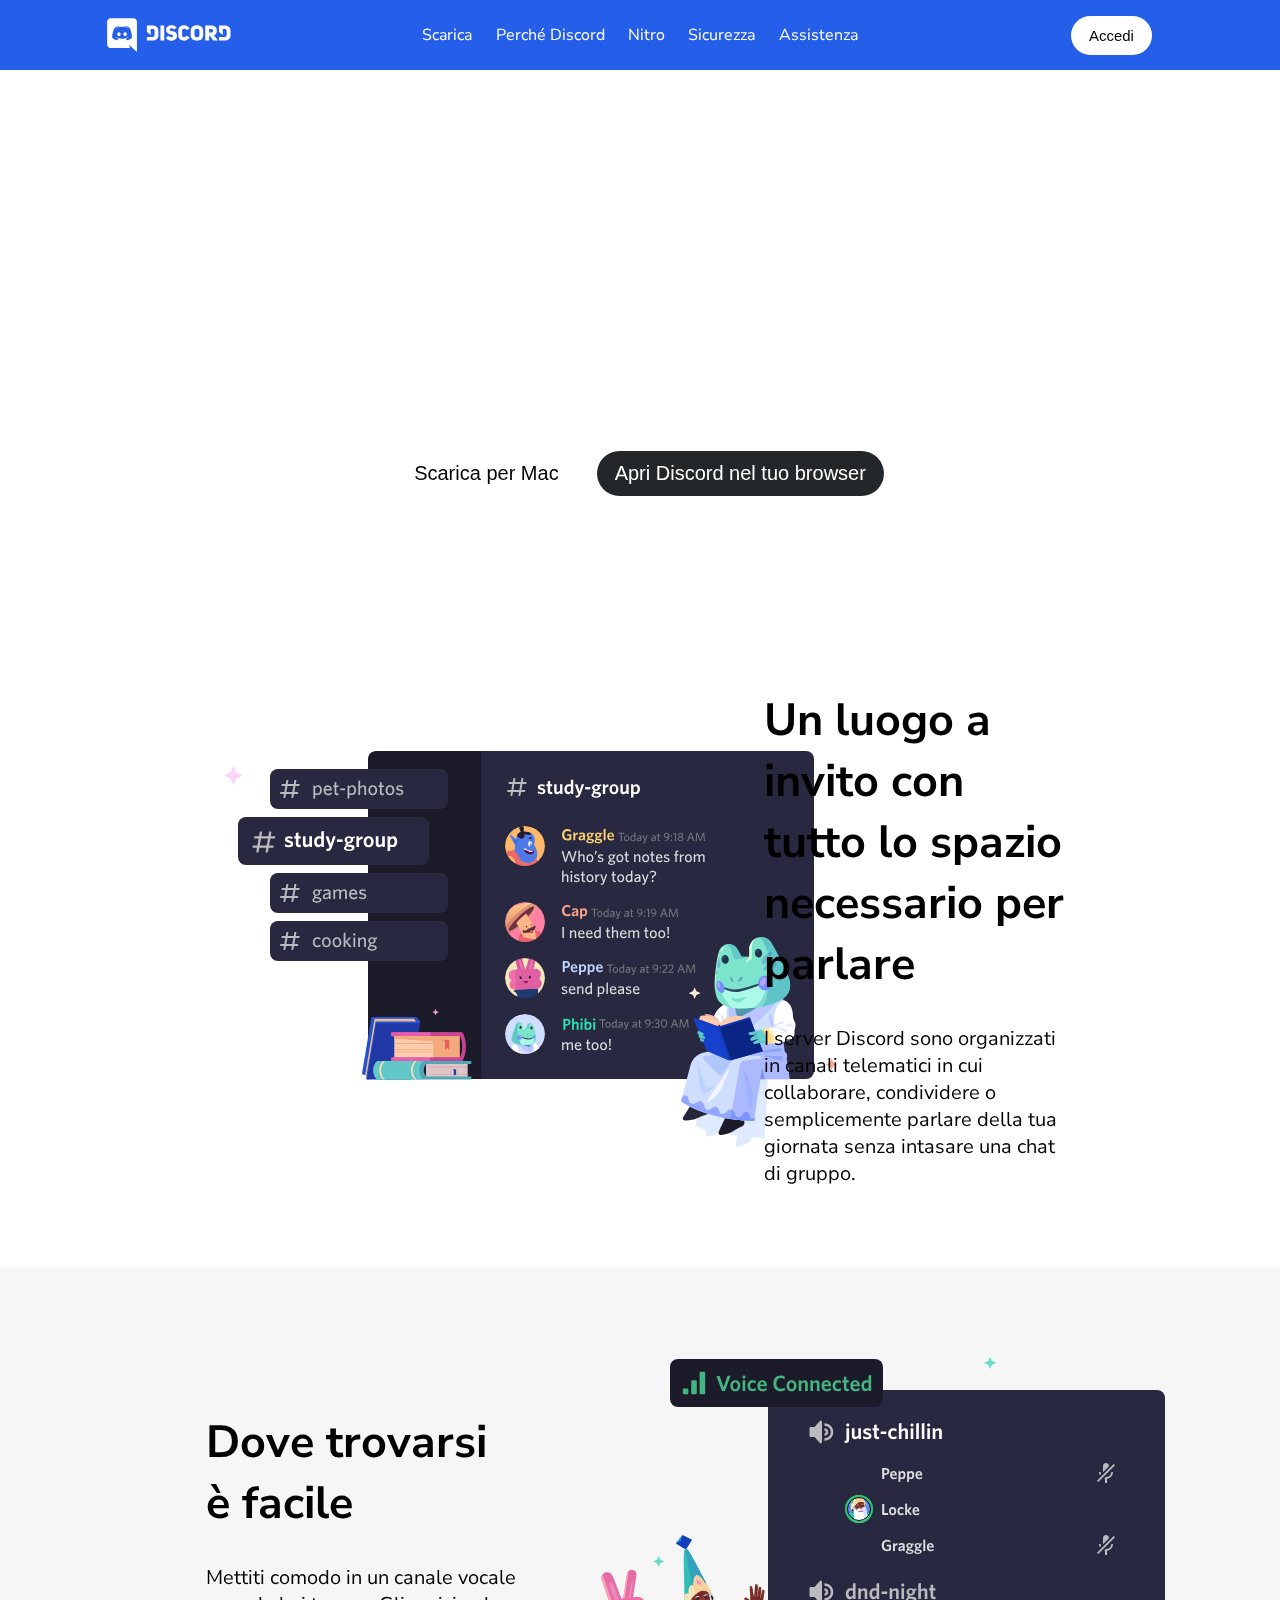
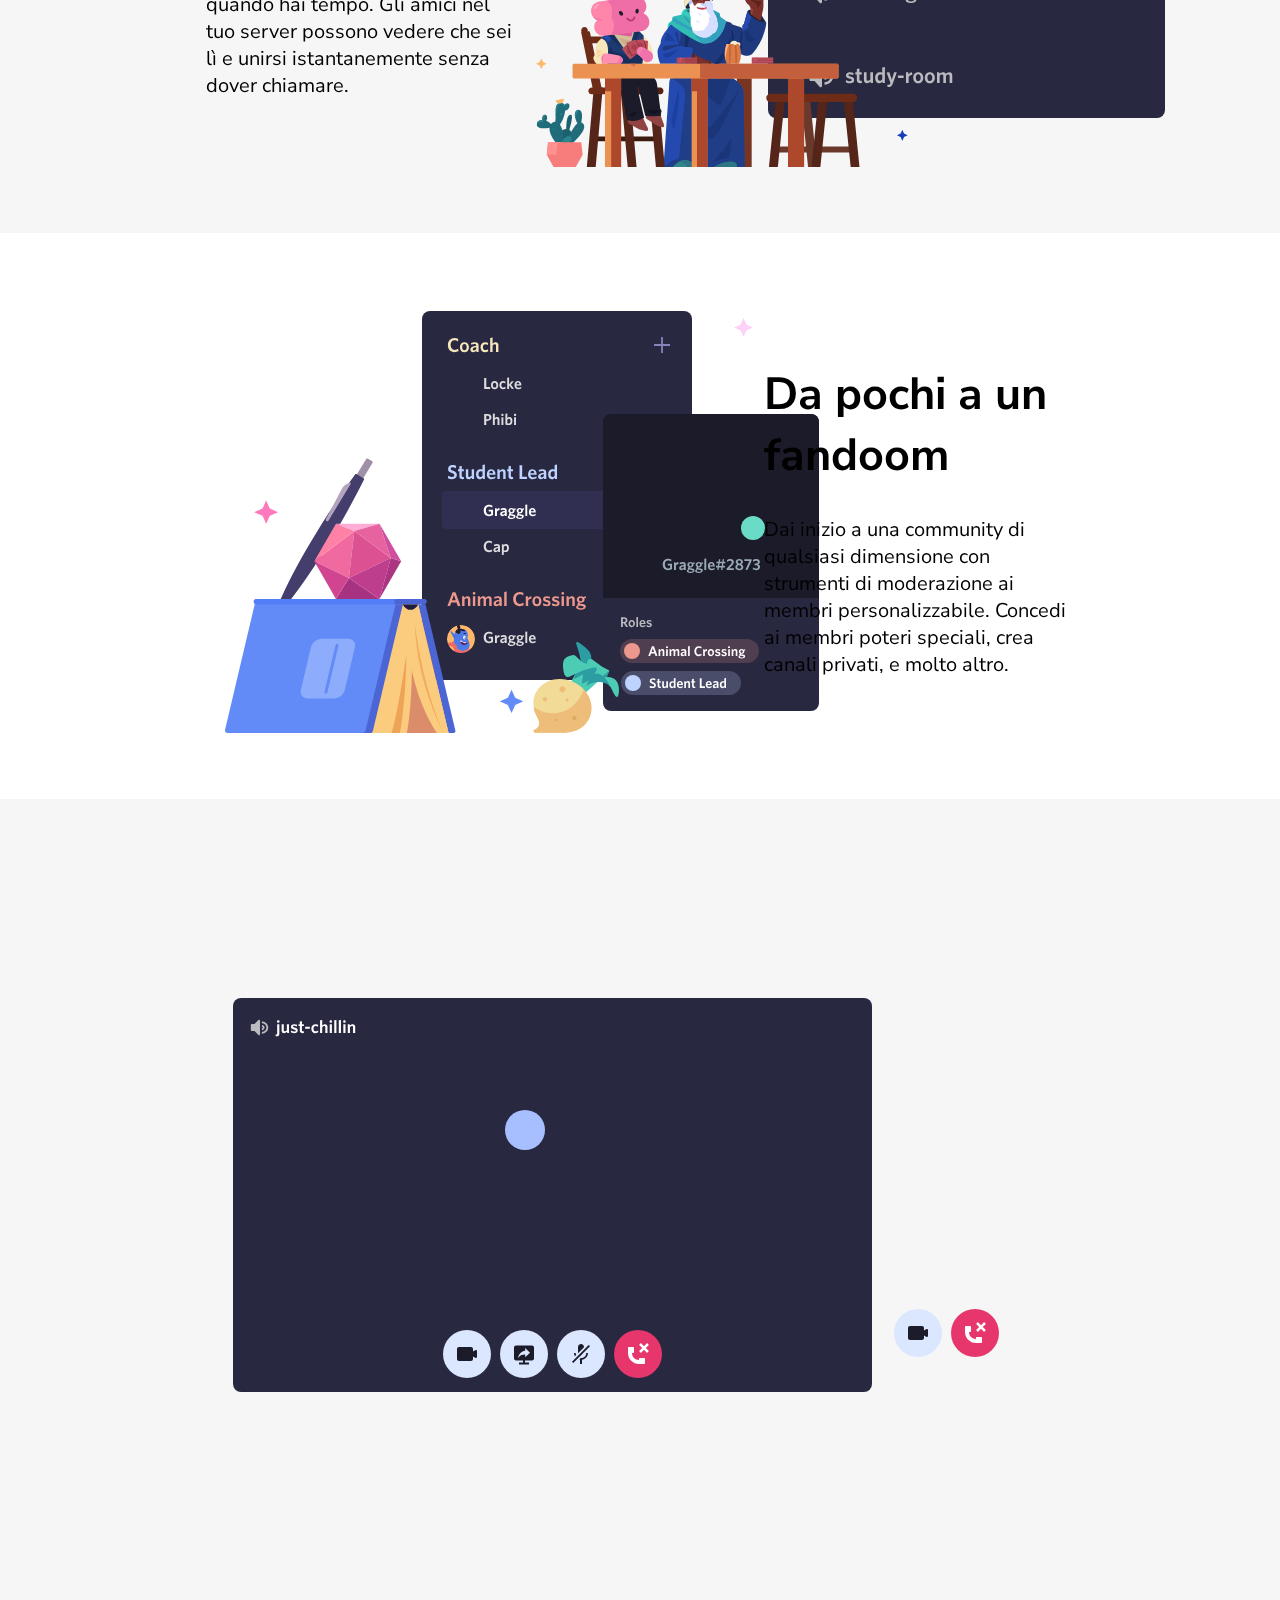
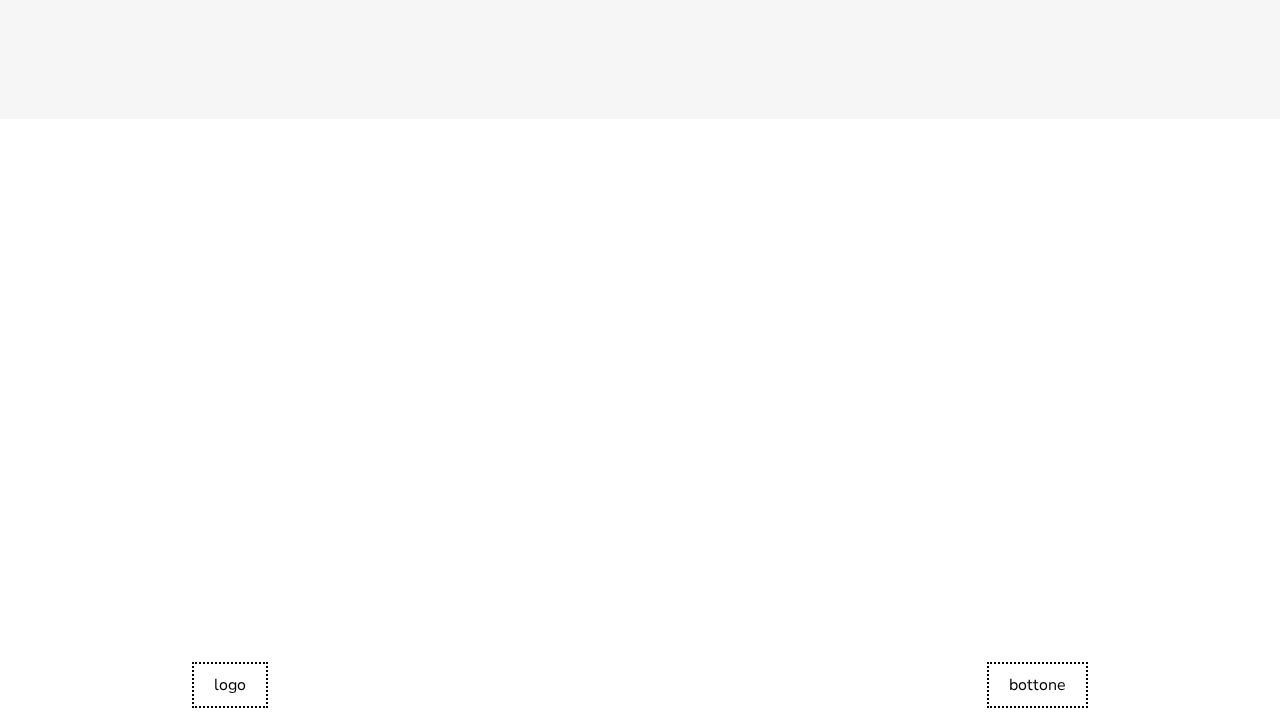
==== index.html @ 9cdfa6bf "correzioni varie" ====
<!DOCTYPE html>
<html lang="en">
<head>
    <meta charset="UTF-8">
    <meta http-equiv="X-UA-Compatible" content="IE=edge">
    <meta name="viewport" content="width=device-width, initial-scale=1.0">

    <!-- FONT links -->
    <link rel="preconnect" href="https://fonts.googleapis.com">
    <link rel="preconnect" href="https://fonts.gstatic.com" crossorigin>
    <link href="https://fonts.googleapis.com/css2?family=Nunito+Sans:ital,wght@0,200;0,300;0,400;0,600;0,700;0,800;0,900;1,200;1,300;1,400;1,600;1,700;1,800;1,900&display=swap" rel="stylesheet">

    <!-- FONT-AWESOME link -->
    <link rel="stylesheet" href="https://cdnjs.cloudflare.com/ajax/libs/font-awesome/6.2.1/css/all.min.css" integrity="sha512-MV7K8+y+gLIBoVD59lQIYicR65iaqukzvf/nwasF0nqhPay5w/9lJmVM2hMDcnK1OnMGCdVK+iQrJ7lzPJQd1w==" crossorigin="anonymous" referrerpolicy="no-referrer" />

    <!-- CSS link -->
    <link rel="stylesheet" href="css/style.css">

    <!-- TITLE -->
    <title>Discord</title>
</head>
<body class="">
    <header>
        <div class="header_top">
            
            <div class="logo">
                <svg width="124" height="34" viewBox="0 0 124 34" xmlns="http://www.w3.org/2000/svg"><g fill="#fff"><path d="M18.1558 14.297C17.1868 14.297 16.4218 15.13 16.4218 16.167C16.4218 17.204 17.2038 18.037 18.1558 18.037C19.1248 18.037 19.8898 17.204 19.8898 16.167C19.8898 15.13 19.1078 14.297 18.1558 14.297ZM11.9508 14.297C10.9818 14.297 10.2168 15.13 10.2168 16.167C10.2168 17.204 10.9988 18.037 11.9508 18.037C12.9198 18.037 13.6848 17.204 13.6848 16.167C13.7018 15.13 12.9198 14.297 11.9508 14.297Z"></path><path d="M26.4178 0.152954H3.63783C1.71683 0.152954 0.152832 1.71695 0.152832 3.63795V26.418C0.152832 28.339 1.71683 29.903 3.63783 29.903H22.9158L22.0148 26.792L24.1908 28.798L26.2478 30.685L29.9198 33.864V3.63795C29.9028 1.71695 28.3388 0.152954 26.4178 0.152954ZM19.8558 22.168C19.8558 22.168 19.2438 21.437 18.7338 20.808C20.9608 20.179 21.8108 18.802 21.8108 18.802C21.1138 19.261 20.4508 19.584 19.8558 19.805C19.0058 20.162 18.1898 20.383 17.3908 20.536C15.7588 20.842 14.2628 20.757 12.9878 20.519C12.0188 20.332 11.1858 20.077 10.4888 19.788C10.0978 19.635 9.67283 19.448 9.24783 19.21C9.19683 19.176 9.14583 19.159 9.09483 19.125C9.06083 19.108 9.04383 19.091 9.02683 19.091C8.72083 18.921 8.55083 18.802 8.55083 18.802C8.55083 18.802 9.36683 20.145 11.5258 20.791C11.0158 21.437 10.3868 22.185 10.3868 22.185C6.62983 22.066 5.20183 19.618 5.20183 19.618C5.20183 14.195 7.64983 9.79195 7.64983 9.79195C10.0978 7.97295 12.4098 8.02395 12.4098 8.02395L12.5798 8.22795C9.51983 9.09495 8.12583 10.438 8.12583 10.438C8.12583 10.438 8.49983 10.234 9.12883 9.96195C10.9478 9.16295 12.3928 8.95895 12.9878 8.89095C13.0898 8.87395 13.1748 8.85695 13.2768 8.85695C14.3138 8.72095 15.4868 8.68695 16.7108 8.82295C18.3258 9.00995 20.0598 9.48595 21.8278 10.438C21.8278 10.438 20.4848 9.16295 17.5948 8.29595L17.8328 8.02395C17.8328 8.02395 20.1618 7.97295 22.5928 9.79195C22.5928 9.79195 25.0408 14.195 25.0408 19.618C25.0408 19.601 23.6128 22.049 19.8558 22.168ZM45.5258 7.42895H39.8818V13.77L43.6388 17.153V10.999H45.6448C46.9198 10.999 47.5488 11.611 47.5488 12.597V17.306C47.5488 18.292 46.9538 18.955 45.6448 18.955H39.8648V22.542H45.5088C48.5348 22.559 51.3738 21.046 51.3738 17.578V12.512C51.3908 8.97595 48.5518 7.42895 45.5258 7.42895ZM75.1058 17.578V12.376C75.1058 10.506 78.4718 10.081 79.4918 11.951L82.6028 10.693C81.3788 8.00695 79.1518 7.22495 77.2988 7.22495C74.2728 7.22495 71.2808 8.97595 71.2808 12.376V17.578C71.2808 21.012 74.2728 22.729 77.2308 22.729C79.1348 22.729 81.4128 21.794 82.6708 19.346L79.3388 17.816C78.5228 19.907 75.1058 19.397 75.1058 17.578ZM64.8208 13.09C63.6478 12.835 62.8658 12.41 62.8148 11.679C62.8828 9.92795 65.5858 9.85995 67.1668 11.543L69.6658 9.62195C68.1018 7.71795 66.3338 7.20795 64.5148 7.20795C61.7438 7.20795 59.0578 8.77195 59.0578 11.73C59.0578 14.603 61.2678 16.15 63.6988 16.524C64.9398 16.694 66.3168 17.187 66.2828 18.037C66.1808 19.652 62.8488 19.567 61.3358 17.731L58.9218 19.992C60.3328 21.811 62.2538 22.729 64.0558 22.729C66.8268 22.729 69.9038 21.131 70.0228 18.207C70.1928 14.518 67.5068 13.583 64.8208 13.09ZM53.4308 22.525H57.2388V7.42895H53.4308V22.525ZM117.64 7.42895H111.996V13.77L115.753 17.153V10.999H117.759C119.034 10.999 119.663 11.611 119.663 12.597V17.306C119.663 18.292 119.068 18.955 117.759 18.955H111.979V22.542H117.64C120.666 22.559 123.505 21.046 123.505 17.578V12.512C123.505 8.97595 120.666 7.42895 117.64 7.42895ZM89.9468 7.22495C86.8188 7.22495 83.7078 8.92495 83.7078 12.41V17.561C83.7078 21.012 86.8358 22.746 89.9808 22.746C93.1088 22.746 96.2198 21.012 96.2198 17.561V12.41C96.2198 8.94195 93.0748 7.22495 89.9468 7.22495ZM92.3948 17.561C92.3948 18.649 91.1708 19.21 89.9638 19.21C88.7398 19.21 87.5158 18.683 87.5158 17.561V12.41C87.5158 11.305 88.7058 10.71 89.8958 10.71C91.1368 10.71 92.3948 11.237 92.3948 12.41V17.561ZM109.888 12.41C109.803 8.87395 107.389 7.44595 104.278 7.44595H98.2428V22.542H102.102V17.748H102.782L106.284 22.542H111.044L106.93 17.357C108.749 16.779 109.888 15.198 109.888 12.41ZM104.346 14.45H102.102V10.999H104.346C106.743 10.999 106.743 14.45 104.346 14.45Z"></path></g></svg>
            </div>

            <nav class="navigation_links">
                <ul>
                    <li><a href="">Scarica</a></li>
                    <li><a href="">Perché Discord</a></li>
                    <li><a href="">Nitro</a></li>
                    <li><a href="">Sicurezza</a></li>
                    <li><a href="">Assistenza</a></li>
                </ul>
            </nav>

            <div class="login">
                <input type="button" value="Accedi" class="bttn login_bttn">
            </div>

        </div>

        <div class="header_bottom">
            <div class="header-info">
                <h1 class="white">Il tuo posto per parlare</h1>

                <p class="white">...dove puoi far parte di un club scolastico, di un gruppo di gioco o di una comunità artistica mondiale. Dove solo tu e una manciata di amici potete trascorrere del tempo insieme. Un luogo che rende facile parlare ogni giorno e uscire più spesso.</p>

                <div>
                    <input class="bttn download_bttn" type="button" value="Scarica per Mac">
                    <input class="bttn browser_bttn" type="button" value="Apri Discord nel tuo browser">
                </div>
            </div>
        </div>
    </header>

    <main>
        <section>
            <div class="section_img ">
                <svg width="678" height="440" viewBox="0 0 678 440" fill="none" xmlns="http://www.w3.org/2000/svg">
                    <rect x="181" y="40" width="427" height="328" rx="8" fill="#292841"/>
                    <path fill-rule="evenodd" clip-rule="evenodd" d="M304.887 85C304.575 85 304.34 84.7189 304.394 84.4126L305 81H301.595C301.284 81 301.049 80.7198 301.103 80.4138L301.278 79.4138C301.319 79.1746 301.527 79 301.77 79H305.35L306.41 73H303.005C302.694 73 302.459 72.7198 302.513 72.4138L302.688 71.4138C302.729 71.1746 302.937 71 303.18 71H306.76L307.397 67.4126C307.439 67.1739 307.647 67 307.889 67H308.873C309.185 67 309.42 67.2811 309.366 67.5874L308.76 71H314.76L315.397 67.4126C315.439 67.1739 315.647 67 315.889 67H316.873C317.185 67 317.42 67.2811 317.366 67.5874L316.76 71H320.165C320.476 71 320.711 71.2802 320.657 71.5862L320.482 72.5862C320.441 72.8254 320.233 73 319.99 73H316.41L315.35 79H318.755C319.066 79 319.301 79.2802 319.247 79.5862L319.072 80.5862C319.031 80.8254 318.823 81 318.58 81H315L314.363 84.5874C314.321 84.8261 314.113 85 313.871 85H312.887C312.575 85 312.34 84.7189 312.394 84.4126L313 81H307L306.363 84.5874C306.321 84.8261 306.113 85 305.871 85H304.887ZM308.41 73L307.35 79H313.35L314.41 73H308.41Z" fill="#B9BBBE"/>
                    <path d="M339.38 80.16C339.38 78.34 338.4 77.66 335.9 77.02C334.46 76.64 334.1 76.34 334.1 75.82C334.1 75.3 334.54 74.94 335.44 74.94C336.4 74.94 337.54 75.28 338.5 75.82L338.82 73.82C337.86 73.4 336.7 73.14 335.44 73.14C333.2 73.14 331.88 74.32 331.88 76C331.88 77.76 332.86 78.44 335.2 79.04C336.74 79.42 337.16 79.7 337.16 80.38C337.16 81.02 336.6 81.4 335.56 81.4C334.36 81.4 333.08 80.94 332.04 80.26L331.72 82.26C332.64 82.76 334.08 83.2 335.48 83.2C338.02 83.2 339.38 82.06 339.38 80.16Z" fill="white"/>
                    <path d="M346.443 83L346.143 80.98C345.923 81.04 345.663 81.06 345.383 81.06C344.463 81.06 344.123 80.64 344.123 79.86V75.3H346.383L346.083 73.34H344.123V69.92L341.743 70.28V73.34H340.383V75.3H341.743V80.26C341.743 82.46 343.023 83.16 344.923 83.16C345.623 83.16 346.063 83.08 346.443 83Z" fill="white"/>
                    <path d="M348.196 73.34V80.28C348.196 82.1 349.136 83.2 350.956 83.2C352.236 83.2 353.276 82.5 354.176 81.64L354.396 83H356.436V73.34H354.036V79.86C353.336 80.58 352.576 81.06 351.836 81.06C350.956 81.06 350.596 80.5 350.596 79.66V73.34H348.196Z" fill="white"/>
                    <path d="M360.82 78.3C360.82 76.18 361.72 75.16 362.98 75.16C363.8 75.16 364.26 75.3 364.86 75.58V79.72C364.22 80.54 363.54 81.06 362.66 81.06C361.6 81.06 360.82 80.18 360.82 78.3ZM358.4 78.44C358.4 81.7 360.02 83.2 362.04 83.2C363.38 83.2 364.32 82.48 365 81.66L365.2 83H367.26V68.56L364.86 68.94V73.6C364.28 73.4 363.54 73.24 362.62 73.24C360.38 73.24 358.4 74.84 358.4 78.44Z" fill="white"/>
                    <path d="M370.72 86.64C372.46 86.64 373.58 85.94 374.4 83.62L378.1 73.34H375.68L373.52 80.14L371.32 73.2L368.82 73.52L372.32 82.98L372.24 83.26C371.92 84.3 371.28 84.66 370.48 84.66C370.06 84.66 369.72 84.6 369.42 84.52L369.74 86.54C369.96 86.6 370.2 86.64 370.72 86.64Z" fill="white"/>
                    <path d="M384.308 78.4V76.08H379.108V78.4H384.308Z" fill="white"/>
                    <path d="M391.698 76.48C391.698 77.54 391.058 78.32 389.998 78.32C388.958 78.32 388.318 77.56 388.318 76.56C388.318 75.5 388.938 74.68 389.998 74.68C391.018 74.68 391.698 75.46 391.698 76.48ZM395.118 83.4C395.118 81.92 393.878 81.3 391.898 81.02L390.658 80.9C389.158 80.68 388.858 80.6 388.858 80.28C388.858 80.12 389.018 79.94 389.258 79.76C389.498 79.8 389.758 79.82 390.038 79.82C392.118 79.82 393.898 78.58 393.898 76.5C393.898 76.06 393.818 75.62 393.638 75.24L395.398 75.12L395.078 73.2L392.718 74.04C392.018 73.46 391.098 73.14 389.978 73.14C387.818 73.14 386.098 74.44 386.098 76.56C386.098 77.84 386.778 78.84 387.918 79.38C387.118 79.86 386.698 80.38 386.698 80.92C386.698 81.3 386.878 81.66 387.258 81.96C386.058 82.64 385.438 83.34 385.438 84.24C385.438 85.84 387.418 86.64 390.038 86.64C392.838 86.64 395.118 85.48 395.118 83.4ZM390.198 85.22C388.378 85.22 387.518 84.7 387.518 83.98C387.518 83.48 387.838 83.02 388.538 82.52C389.018 82.62 389.318 82.68 389.978 82.76L391.278 82.92C392.478 83.1 392.898 83.4 392.898 83.92C392.898 84.64 391.918 85.22 390.198 85.22Z" fill="white"/>
                    <path d="M402.649 75.52L402.269 73.14C400.769 73.22 399.809 74.16 399.169 75.28L398.869 73.34H396.829V83H399.229V77.46C399.929 76.42 401.149 75.62 402.649 75.52Z" fill="white"/>
                    <path d="M412.519 78.16C412.519 75.02 410.599 73.14 407.959 73.14C405.339 73.14 403.419 75.04 403.419 78.18C403.419 81.32 405.319 83.2 407.939 83.2C410.579 83.2 412.519 81.3 412.519 78.16ZM410.179 78.18C410.179 79.98 409.419 81.24 407.939 81.24C406.539 81.24 405.759 79.94 405.759 78.16C405.759 76.38 406.519 75.1 407.939 75.1C409.379 75.1 410.179 76.4 410.179 78.18Z" fill="white"/>
                    <path d="M414.426 73.34V80.28C414.426 82.1 415.366 83.2 417.186 83.2C418.466 83.2 419.506 82.5 420.406 81.64L420.626 83H422.666V73.34H420.266V79.86C419.566 80.58 418.806 81.06 418.066 81.06C417.186 81.06 416.826 80.5 416.826 79.66V73.34H414.426Z" fill="white"/>
                    <path d="M431.551 78.04C431.551 80.16 430.611 81.18 429.371 81.18C428.551 81.18 428.091 81.04 427.511 80.76V76.62C428.151 75.8 428.831 75.26 429.691 75.26C430.771 75.26 431.551 76.18 431.551 78.04ZM433.971 77.9C433.971 74.66 432.351 73.14 430.331 73.14C428.991 73.14 428.051 73.88 427.371 74.66L427.151 73.34H425.111V86.72L427.511 86.36V82.72C428.091 82.94 428.831 83.1 429.751 83.1C431.971 83.1 433.971 81.5 433.971 77.9Z" fill="white"/>
                    <path d="M162 48C162 43.5817 165.582 40 170 40H275V368H170C165.582 368 162 364.418 162 360V48Z" fill="#1C1B29"/>
                    <mask id="mask0" mask-type="alpha" maskUnits="userSpaceOnUse" x="299" y="303" width="40" height="40">
                    <circle cx="319" cy="323" r="20" fill="#C4C4C4"/>
                    </mask>
                    <g mask="url(#mask0)">
                    <circle cx="319" cy="323" r="20" fill="#CFDEFF"/>
                    <path d="M341.353 349.84C340.973 348.902 340.346 348.086 339.537 347.478C338.729 346.869 337.77 346.493 336.764 346.387L334.664 346.165C331.65 335.307 333.173 332.842 324.276 330.406L317.074 330.152C317.074 330.152 309.756 330.275 307.064 333.878L310.828 346.217C310.828 346.217 309.288 354.407 309.988 358.559L319.369 357.348L323.435 370.504C338.762 368.229 345.902 361.124 345.902 361.124L341.353 349.84Z" fill="#CFDEFF"/>
                    <path d="M308.781 331.124C318.994 340.691 328.224 347.227 326.67 332.136L308.781 331.124Z" fill="#B8C5FF"/>
                    <path d="M313.794 332.253C322.686 336.432 324.994 338.008 324.412 332.986L313.794 332.253Z" fill="#5697B0"/>
                    <path d="M332.985 339.279C331.903 334.716 331.09 332.749 326.536 331.101C327.761 333.968 328.295 339.884 328.295 339.884L332.985 339.279Z" fill="white"/>
                    <path d="M317.807 317.232L317.481 314.709C317.371 313.886 317.003 313.119 316.429 312.519C315.855 311.92 315.105 311.518 314.288 311.372C313.39 311.216 312.465 311.38 311.676 311.837C310.888 312.293 310.285 313.013 309.973 313.87C308.829 316.977 307.041 321.976 305.808 326.18C303.844 332.879 312.726 334.429 321.454 333.763C330.181 333.097 331.003 329.274 329.795 323.741C329.021 320.289 328.04 316.766 327.428 314.576C327.241 313.964 326.88 313.421 326.389 313.011C325.898 312.601 325.299 312.344 324.664 312.269C323.952 312.186 323.233 312.343 322.62 312.714C322.007 313.084 321.535 313.649 321.278 314.317L320.297 316.91L317.807 317.232Z" fill="#7CE4CC"/>
                    <path d="M328.625 326.391L328.005 326.176L324.826 327.277L321.591 327.694L315.987 326.576C315.987 326.576 312.906 321.811 313.13 327.11C313.306 330.77 314.86 332.871 315.806 333.834C317.688 333.92 319.573 333.886 321.449 333.731C322.866 333.651 324.269 333.415 325.634 333.026C326.579 331.687 328.102 329.221 328.625 326.391Z" fill="#AAFAE7"/>
                    <path opacity="0.74" d="M313.039 326.661C312.319 324.649 311.015 320.411 311.556 317.217C312.098 314.023 312.811 311.398 314.288 311.372C313.39 311.216 312.465 311.38 311.676 311.837C310.888 312.293 310.285 313.013 309.973 313.87C308.829 316.977 307.041 321.976 305.808 326.18C304.048 332.163 310.965 334.032 318.707 333.887C317.027 333.611 314.892 331.848 313.039 326.661Z" fill="url(#paint0_linear)"/>
                    <path d="M318.707 333.887L318.084 333.902L317.494 333.912L316.567 333.868L316.276 333.905L315.811 333.867C314.868 332.936 313.314 330.835 313.138 327.174C313.125 327.108 313.127 327.041 313.145 326.976C314.965 331.904 317.064 333.639 318.707 333.887Z" fill="#AAFAE7"/>
                    <path d="M327.862 325.833L327.858 326.571C324.457 328.796 323.905 329.411 315.143 326.66L315.055 325.973L315.434 326.079C322.853 327.955 324.27 328.121 327.862 325.833Z" fill="#2C4661"/>
                    <path d="M314.453 328.704C315.598 328.385 316.237 327.086 315.879 325.802C315.522 324.518 314.304 323.735 313.158 324.054C312.013 324.373 311.374 325.672 311.732 326.956C312.089 328.24 313.308 329.023 314.453 328.704Z" fill="#738EFF"/>
                    <path d="M329.498 326.041C329.731 324.93 329.405 323.922 328.771 323.789C328.136 323.655 327.433 324.448 327.2 325.559C326.967 326.669 327.292 327.677 327.927 327.811C328.562 327.944 329.265 327.151 329.498 326.041Z" fill="#738EFF"/>
                    <path opacity="0.41" d="M320.807 323.915C320.644 323.673 320.919 323.506 321.137 323.412C321.225 323.378 321.321 323.373 321.413 323.397C321.504 323.42 321.586 323.471 321.647 323.543L322.477 324.62C322.717 324.951 322.357 324.965 322 324.748C321.643 324.531 321.055 324.31 320.807 323.915Z" fill="#284E7A"/>
                    <path opacity="0.41" d="M324.523 324.422L324.775 323.83C324.82 323.729 324.833 323.617 324.813 323.508C324.793 323.399 324.741 323.299 324.664 323.22L324.55 323.103C324.539 323.091 324.526 323.081 324.511 323.076C324.496 323.07 324.479 323.068 324.463 323.07C324.447 323.072 324.432 323.078 324.419 323.087C324.406 323.097 324.395 323.109 324.388 323.124C324.233 323.545 324.113 323.979 324.029 324.42C323.991 324.885 324.282 324.848 324.523 324.422Z" fill="#284E7A"/>
                    <path d="M320.927 317.454L317.807 317.232L320.297 316.91L321.278 314.317C321.535 313.649 322.007 313.084 322.62 312.714C323.233 312.343 323.952 312.186 324.664 312.269L325.271 312.388C323.789 312.119 323.287 313.828 322.996 315.904C322.846 317.042 322.889 317.628 320.927 317.454Z" fill="#61C7C7"/>
                    <path d="M326.748 316.98C326.752 316.187 326.23 315.542 325.582 315.538C324.934 315.534 324.404 316.173 324.399 316.966C324.395 317.758 324.916 318.404 325.565 318.408C326.213 318.412 326.743 317.773 326.748 316.98Z" fill="#21354A"/>
                    <path d="M315.767 316.505C315.845 315.717 315.385 315.026 314.74 314.962C314.095 314.898 313.508 315.486 313.43 316.275C313.353 317.063 313.812 317.754 314.458 317.818C315.103 317.882 315.689 317.294 315.767 316.505Z" fill="#21354A"/>
                    <path d="M310.828 346.217C312.179 346.24 313.902 346.083 315.439 346.017C315.41 345.403 315.464 344.787 315.598 344.187C315.833 343.18 316.193 342.205 316.67 341.287C315.44 341.182 313.947 341.079 312.725 341.04C312.47 334.989 309.285 331.717 307.528 333.39C306.695 334.182 306.188 335.256 306.108 336.402C306.063 337.329 306.158 338.829 306.103 339.165C305.95 340.27 305.17 340.601 306.125 342.648C306.619 343.67 305.694 346.189 310.828 346.217Z" fill="white"/>
                    <path d="M315.041 311.604C316.294 312.396 316.61 314.328 316.71 315.104C316.81 315.881 316.99 317.272 317.036 317.627C317.081 317.983 317.195 318.1 318.383 318.637C319.57 319.175 319.075 318.647 318.534 318.026L317.807 317.232L317.481 314.709C317.389 314.02 317.115 313.369 316.685 312.823C316.256 312.277 315.688 311.856 315.041 311.604Z" fill="#D4FFDC"/>
                    <path d="M326.071 316.033C326.52 316.206 326.622 317.245 326.175 316.842C325.728 316.439 325.451 315.817 326.071 316.033Z" fill="#335A70"/>
                    <path d="M315.206 315.43C315.624 315.606 315.729 316.678 315.311 316.239C314.892 315.799 314.554 315.218 315.206 315.43Z" fill="#335A70"/>
                    <path d="M315.114 327.356C315.544 327.129 315.579 326.351 315.192 325.618C314.805 324.885 314.142 324.476 313.712 324.703C313.282 324.93 313.247 325.708 313.635 326.441C314.022 327.174 314.684 327.583 315.114 327.356Z" fill="#B2A6FF"/>
                    <path d="M329.47 325.158C329.47 324.635 329.266 324.212 329.014 324.211C328.762 324.211 328.557 324.635 328.557 325.157C328.556 325.679 328.76 326.103 329.013 326.103C329.265 326.103 329.47 325.68 329.47 325.158Z" fill="#B2A6FF"/>
                    <path d="M326.181 313.323C326.879 313.89 327.077 314.917 326.294 314.196C325.51 313.475 325.337 312.642 326.181 313.323Z" fill="#D4FFDC"/>
                    </g>
                    <path d="M357.329 318.728H359.441V314.664H360.385C362.913 314.664 364.609 313.464 364.609 311.08C364.609 308.856 363.089 307.688 360.561 307.688H357.329V318.728ZM362.529 311.128C362.529 312.392 361.729 312.952 360.369 312.952H359.441V309.384H360.449C361.809 309.384 362.529 309.976 362.529 311.128Z" fill="#2DDFB4"/>
                    <path d="M372.619 318.728V313.16C372.619 311.72 371.851 310.84 370.411 310.84C369.387 310.84 368.587 311.384 367.947 311.976V307.176L366.027 307.48V318.728H367.947V313.512C368.507 312.92 369.115 312.536 369.707 312.536C370.411 312.536 370.699 313 370.699 313.672V318.728H372.619Z" fill="#2DDFB4"/>
                    <path d="M376.735 308.616C376.735 307.96 376.223 307.496 375.599 307.496C374.959 307.496 374.447 307.96 374.447 308.616C374.447 309.256 374.959 309.704 375.599 309.704C376.223 309.704 376.735 309.256 376.735 308.616ZM376.543 318.728V311H374.623V318.728H376.543Z" fill="#2DDFB4"/>
                    <path d="M385.598 314.648C385.598 312.056 384.318 310.84 382.686 310.84C381.71 310.84 380.99 311.352 380.494 311.864V307.176L378.574 307.48V318.312C379.534 318.632 380.542 318.824 381.742 318.824C384.046 318.824 385.598 317.496 385.598 314.648ZM383.662 314.76C383.662 316.52 382.926 317.256 381.71 317.256C381.166 317.256 380.894 317.192 380.494 317.048V313.544C380.974 312.968 381.55 312.536 382.19 312.536C383.054 312.536 383.662 313.272 383.662 314.76Z" fill="#2DDFB4"/>
                    <path d="M389.36 308.616C389.36 307.96 388.848 307.496 388.224 307.496C387.584 307.496 387.072 307.96 387.072 308.616C387.072 309.256 387.584 309.704 388.224 309.704C388.848 309.704 389.36 309.256 389.36 308.616ZM389.168 318.728V311H387.248V318.728H389.168Z" fill="#2DDFB4"/>
                    <path d="M399.84 309.392L399.672 308.36H393.36V309.392H396V316.64H397.128V309.392H399.84Z" fill="#72767D"/>
                    <path d="M404.584 313.784C404.584 311.9 403.456 310.796 401.92 310.796C400.396 310.796 399.292 311.9 399.292 313.784C399.292 315.668 400.396 316.76 401.92 316.76C403.456 316.76 404.584 315.668 404.584 313.784ZM403.504 313.784C403.504 314.984 402.976 315.872 401.92 315.872C400.912 315.872 400.372 314.96 400.372 313.784C400.372 312.584 400.888 311.684 401.92 311.684C402.952 311.684 403.504 312.608 403.504 313.784Z" fill="#72767D"/>
                    <path d="M406.7 313.892C406.7 312.476 407.348 311.744 408.248 311.744C408.86 311.744 409.208 311.84 409.652 312.068V314.804C409.196 315.416 408.692 315.812 408.032 315.812C407.264 315.812 406.7 315.152 406.7 313.892ZM405.62 313.94C405.62 315.86 406.64 316.76 407.876 316.76C408.716 316.76 409.304 316.328 409.736 315.812L409.868 316.64H410.72V307.976L409.652 308.144V311.096C409.292 310.952 408.776 310.844 408.212 310.844C406.82 310.844 405.62 311.852 405.62 313.94Z" fill="#72767D"/>
                    <path d="M415.666 315.068C415.186 315.56 414.586 315.872 413.962 315.872C413.422 315.872 413.11 315.572 413.11 315.104C413.11 314.516 413.554 313.94 415.666 313.736V315.068ZM416.734 316.64V312.632C416.734 311.36 416.062 310.796 414.67 310.796C413.782 310.796 413.134 311 412.45 311.276L412.594 312.2C413.218 311.924 413.878 311.708 414.574 311.708C415.234 311.708 415.666 311.96 415.666 312.68V312.92C413.278 313.172 412.054 313.736 412.054 315.164C412.054 316.136 412.702 316.76 413.734 316.76C414.67 316.76 415.294 316.34 415.75 315.872L415.87 316.64H416.734Z" fill="#72767D"/>
                    <path d="M418.692 318.824C419.532 318.824 420.156 318.512 420.624 317.24L422.964 310.916H421.848L420.348 315.368L418.812 310.832L417.732 311L419.82 316.664L419.676 317.048C419.448 317.66 419.124 317.888 418.644 317.888C418.476 317.888 418.26 317.852 418.08 317.804L418.236 318.776C418.344 318.8 418.464 318.824 418.692 318.824Z" fill="#72767D"/>
                    <path d="M429.986 315.068C429.506 315.56 428.906 315.872 428.282 315.872C427.742 315.872 427.43 315.572 427.43 315.104C427.43 314.516 427.874 313.94 429.986 313.736V315.068ZM431.054 316.64V312.632C431.054 311.36 430.382 310.796 428.99 310.796C428.102 310.796 427.454 311 426.77 311.276L426.914 312.2C427.538 311.924 428.198 311.708 428.894 311.708C429.554 311.708 429.986 311.96 429.986 312.68V312.92C427.598 313.172 426.374 313.736 426.374 315.164C426.374 316.136 427.022 316.76 428.054 316.76C428.99 316.76 429.614 316.34 430.07 315.872L430.19 316.64H431.054Z" fill="#72767D"/>
                    <path d="M435.458 316.664L435.314 315.752C435.182 315.776 435.014 315.788 434.822 315.788C434.222 315.788 434.03 315.5 434.03 315.032V311.816H435.41L435.266 310.916H434.03V308.852L432.986 309.008V310.916H432.122V311.816H432.986V315.224C432.986 316.376 433.646 316.736 434.654 316.736C435.026 316.736 435.278 316.7 435.458 316.664Z" fill="#72767D"/>
                    <path d="M440.218 316.796C442.858 316.232 444.718 314.6 444.718 311.804C444.718 309.56 443.494 308.372 441.79 308.372C440.182 308.372 439.006 309.488 439.006 311.06C439.006 312.632 439.954 313.604 441.526 313.604C442.294 313.604 442.966 313.364 443.542 312.992C443.122 314.66 441.73 315.476 440.062 315.836L440.218 316.796ZM441.754 312.656C440.602 312.656 440.086 312.044 440.086 311.012C440.086 309.932 440.758 309.32 441.766 309.32C442.918 309.32 443.674 310.316 443.674 311.864V311.948C443.11 312.404 442.486 312.656 441.754 312.656Z" fill="#72767D"/>
                    <path d="M447.339 312.344V310.916H446.139V312.344H447.339ZM447.339 316.64V315.212H446.139V316.64H447.339Z" fill="#72767D"/>
                    <path d="M450.883 316.796C452.659 316.796 453.775 315.848 453.775 314.42C453.775 313.292 453.175 312.668 452.131 312.38C453.007 312.092 453.619 311.504 453.619 310.496C453.619 309.404 452.863 308.372 451.039 308.372C450.031 308.372 449.311 308.66 448.687 309.116L448.843 310.124C449.443 309.644 450.151 309.344 450.991 309.344C452.011 309.344 452.515 309.848 452.515 310.544C452.515 311.42 451.879 311.9 450.535 311.9H449.923L450.079 312.884H450.451C452.011 312.884 452.671 313.448 452.671 314.432C452.671 315.344 452.011 315.824 450.943 315.824C450.091 315.824 449.419 315.572 448.735 315.104L448.555 316.16C449.179 316.544 450.031 316.796 450.883 316.796Z" fill="#72767D"/>
                    <path d="M461.139 312.584C461.139 309.896 459.891 308.372 458.043 308.372C456.183 308.372 454.935 309.896 454.935 312.584C454.935 315.272 456.183 316.796 458.043 316.796C459.891 316.796 461.139 315.272 461.139 312.584ZM460.035 312.584C460.035 314.696 459.291 315.848 458.043 315.848C456.795 315.848 456.039 314.696 456.039 312.584C456.039 310.472 456.795 309.32 458.043 309.32C459.291 309.32 460.035 310.472 460.035 312.584Z" fill="#72767D"/>
                    <path d="M471.182 316.724L472.298 316.484L469.106 308.324H467.978L464.738 316.64H465.914L466.838 314.156H470.21L471.182 316.724ZM468.518 309.644L469.838 313.16H467.21L468.518 309.644Z" fill="#72767D"/>
                    <path d="M482.671 316.64L482.023 308.36H480.643L478.063 315.152L475.483 308.36H474.091L473.431 316.64H474.487L474.991 309.956L477.583 316.676H478.483L481.075 309.956L481.591 316.64H482.671Z" fill="#72767D"/>
                    <path d="M366.952 339V333.448C366.952 332.072 366.248 331.208 364.792 331.208C363.72 331.208 362.792 331.816 362.104 332.472C361.816 331.688 361.208 331.208 360.088 331.208C359.016 331.208 358.152 331.816 357.432 332.472L357.256 331.368H356.12V339H357.544V333.72C358.232 332.984 358.952 332.488 359.704 332.488C360.536 332.488 360.824 333.016 360.824 333.8V339H362.248V333.72C362.936 332.984 363.656 332.488 364.408 332.488C365.24 332.488 365.528 333.016 365.528 333.8V339H366.952Z" fill="#DCDDDE"/>
                    <path d="M372.079 332.328C373.183 332.328 373.727 333.032 373.903 334.264H370.223C370.447 332.968 371.199 332.328 372.079 332.328ZM375.327 338.136L375.119 336.856C374.287 337.512 373.487 337.944 372.383 337.944C371.055 337.944 370.223 337.112 370.159 335.336H375.343V335.032C375.343 332.92 374.319 331.208 372.095 331.208C370.175 331.208 368.735 332.712 368.735 335.16C368.735 337.96 370.287 339.16 372.271 339.16C373.535 339.16 374.511 338.776 375.327 338.136Z" fill="#DCDDDE"/>
                    <path d="M384.331 339.032L384.139 337.816C383.963 337.848 383.739 337.864 383.483 337.864C382.683 337.864 382.427 337.48 382.427 336.856V332.568H384.267L384.075 331.368H382.427V328.616L381.035 328.824V331.368H379.883V332.568H381.035V337.112C381.035 338.648 381.915 339.128 383.259 339.128C383.755 339.128 384.091 339.08 384.331 339.032Z" fill="#DCDDDE"/>
                    <path d="M392.619 335.192C392.619 332.68 391.115 331.208 389.067 331.208C387.035 331.208 385.563 332.68 385.563 335.192C385.563 337.704 387.035 339.16 389.067 339.16C391.115 339.16 392.619 337.704 392.619 335.192ZM391.179 335.192C391.179 336.792 390.475 337.976 389.067 337.976C387.723 337.976 387.003 336.76 387.003 335.192C387.003 333.592 387.691 332.392 389.067 332.392C390.443 332.392 391.179 333.624 391.179 335.192Z" fill="#DCDDDE"/>
                    <path d="M401.056 335.192C401.056 332.68 399.552 331.208 397.504 331.208C395.472 331.208 394 332.68 394 335.192C394 337.704 395.472 339.16 397.504 339.16C399.552 339.16 401.056 337.704 401.056 335.192ZM399.616 335.192C399.616 336.792 398.912 337.976 397.504 337.976C396.16 337.976 395.44 336.76 395.44 335.192C395.44 333.592 396.128 332.392 397.504 332.392C398.88 332.392 399.616 333.624 399.616 335.192Z" fill="#DCDDDE"/>
                    <path d="M404.79 327.96H403.078L403.462 335.72L404.39 335.512L404.79 327.96ZM404.726 339V337.096H403.126V339H404.726Z" fill="#DCDDDE"/>
                    <mask id="mask1" mask-type="alpha" maskUnits="userSpaceOnUse" x="299" y="247" width="40" height="40">
                    <circle cx="319" cy="267" r="20" fill="#C4C4C4"/>
                    </mask>
                    <g mask="url(#mask1)">
                    <circle cx="319" cy="267" r="20" fill="#F7E5BC"/>
                    <path d="M342 279.519L339.282 285.788C339.069 286.283 338.76 286.73 338.371 287.103C337.983 287.476 337.523 287.768 337.02 287.96C336.517 288.152 335.98 288.242 335.442 288.223C334.904 288.204 334.374 288.078 333.886 287.851L323.728 283.229L328.787 275.253L334.977 278.705L335.89 276.007C339.084 277.277 340.79 278.388 342 279.519Z" fill="#F7E5BC"/>
                    <path d="M330.196 276.483C334.283 277.158 334.66 278.011 335.751 280.154L331.366 279.658L330.196 276.483Z" fill="#F7E5BC"/>
                    <path d="M310.952 242.499C310.139 242.753 309.453 243.306 309.033 244.046C308.613 244.787 308.491 245.659 308.691 246.487L312.757 263.092L320.038 261.584L315.138 244.761C315.015 244.335 314.809 243.938 314.531 243.593C314.253 243.248 313.91 242.962 313.52 242.752C313.13 242.541 312.702 242.41 312.261 242.367C311.82 242.324 311.375 242.369 310.952 242.499Z" fill="#D6569B"/>
                    <path d="M314.999 259.204L317.876 259.085L314.821 249.086C314.778 248.942 314.707 248.809 314.611 248.694C314.515 248.579 314.396 248.485 314.262 248.418C314.128 248.351 313.982 248.312 313.832 248.304C313.682 248.296 313.533 248.319 313.392 248.372C313.146 248.466 312.943 248.647 312.822 248.882C312.702 249.116 312.671 249.386 312.738 249.641L314.999 259.204Z" fill="#E374B0"/>
                    <path d="M327.795 242.42C328.611 242.665 329.303 243.212 329.731 243.949C330.158 244.686 330.289 245.558 330.097 246.388L326.208 263.013L318.908 261.604L323.629 244.721C323.748 244.294 323.95 243.895 324.225 243.547C324.5 243.2 324.841 242.91 325.229 242.696C325.617 242.482 326.044 242.347 326.484 242.299C326.925 242.252 327.371 242.293 327.795 242.42Z" fill="#D6569B"/>
                    <path d="M325.038 259.164L322.181 259.065L325.117 249.026C325.159 248.883 325.23 248.749 325.327 248.635C325.423 248.521 325.543 248.428 325.677 248.362C325.812 248.297 325.959 248.261 326.108 248.255C326.258 248.25 326.407 248.276 326.545 248.332C326.791 248.422 326.995 248.599 327.12 248.829C327.244 249.059 327.28 249.327 327.22 249.582L325.038 259.164Z" fill="#E374B0"/>
                    <path d="M333.192 283.368L332.001 287.137L331.842 287.613L330.374 292.216H303.076C302.818 291.204 303.136 291.005 303.83 289.875C304.524 288.744 304.167 289.041 304.266 286.304C304.346 284.379 305.04 282.594 307.52 280.372C308.274 279.717 308.452 279.459 309.226 278.745L309.464 278.527L309.583 278.408L309.742 278.289L328.39 275.353L332.14 281.602L333.192 283.368Z" fill="#F7E5BC"/>
                    <path d="M332.001 287.137C331.882 288.942 331.723 290.648 331.525 292.216H311.468C311.488 291.402 311.508 290.39 311.547 289.16C311.544 289.028 311.551 288.895 311.567 288.764V287.236C311.428 283.606 310.397 281.126 307.52 280.372C308.056 279.836 308.611 279.301 309.226 278.745L309.464 278.527L309.742 278.289L328.391 275.353C329.859 275.888 330.831 276.265 331.942 277.396C332.061 278.824 332.12 280.233 332.14 281.602C332.16 283.526 332.1 285.371 332.001 287.137Z" fill="#1F3A70"/>
                    <path d="M330.212 267.5L308.567 268.366C305.719 268.48 303.502 270.882 303.616 273.731L303.616 273.739C303.73 276.587 306.132 278.804 308.98 278.69L330.625 277.825C333.473 277.711 335.69 275.309 335.576 272.46L335.576 272.452C335.462 269.603 333.06 267.386 330.212 267.5Z" fill="#F06EA8"/>
                    <path d="M329.081 257.905L308.051 258.786C305.04 258.912 302.702 261.455 302.828 264.465L302.836 264.646C302.962 267.656 305.505 269.994 308.515 269.868L329.546 268.987C332.556 268.861 334.895 266.318 334.768 263.307L334.761 263.127C334.635 260.117 332.092 257.778 329.081 257.905Z" fill="#F06EA8"/>
                    <path d="M330.553 277.654C333.33 277.535 335.612 275.293 335.612 272.516C335.621 271.506 335.332 270.515 334.782 269.669C334.232 268.822 333.444 268.156 332.517 267.754C333.215 267.222 333.774 266.53 334.147 265.735C334.52 264.941 334.696 264.068 334.66 263.191V263.013C334.629 262.296 334.457 261.593 334.155 260.942C333.852 260.292 333.424 259.708 332.895 259.223C332.366 258.739 331.747 258.363 331.073 258.118C330.398 257.873 329.682 257.763 328.966 257.795L310.198 258.589C308.512 261.823 308.75 265.294 310 267.794C310.182 268.172 310.285 268.584 310.302 269.004C310.319 269.424 310.25 269.842 310.099 270.234C308.294 275.035 310.674 278.507 310.674 278.507L330.553 277.654Z" fill="#E05FA3"/>
                    <path d="M315.398 267.928C315.875 267.616 315.902 266.814 315.458 266.135C315.014 265.457 314.267 265.16 313.79 265.472C313.314 265.784 313.287 266.586 313.731 267.265C314.175 267.943 314.921 268.24 315.398 267.928Z" fill="#1B1926"/>
                    <path d="M324.798 266.447C325.005 265.708 324.761 264.995 324.255 264.853C323.748 264.712 323.17 265.196 322.964 265.935C322.758 266.674 323.001 267.387 323.508 267.528C324.014 267.67 324.592 267.186 324.798 266.447Z" fill="#1B1926"/>
                    <path d="M317.479 270.314C318.788 272.536 320.713 273.051 322.002 270.175C322.018 270.149 322.025 270.119 322.024 270.09C322.024 270.06 322.014 270.031 321.998 270.006C321.981 269.981 321.958 269.961 321.931 269.949C321.903 269.937 321.873 269.932 321.844 269.937L317.618 270.056C317.589 270.059 317.562 270.069 317.538 270.085C317.514 270.101 317.495 270.123 317.481 270.148C317.468 270.174 317.46 270.202 317.46 270.231C317.46 270.259 317.466 270.288 317.479 270.314Z" fill="#751B40"/>
                    <path d="M320.118 269.996L317.618 270.056C317.589 270.059 317.562 270.069 317.538 270.085C317.514 270.101 317.495 270.123 317.481 270.148C317.468 270.174 317.46 270.202 317.46 270.231C317.46 270.259 317.466 270.288 317.479 270.314C318.61 272.218 320.177 272.873 321.427 271.206C321.117 270.685 320.662 270.264 320.118 269.996Z" fill="#9C2455"/>
                    </g>
                    <path d="M356.726 261.032H358.838V256.968H359.782C362.31 256.968 364.006 255.768 364.006 253.384C364.006 251.16 362.486 249.992 359.958 249.992H356.726V261.032ZM361.926 253.432C361.926 254.696 361.126 255.256 359.766 255.256H358.838V251.688H359.846C361.206 251.688 361.926 252.28 361.926 253.432Z" fill="#BED3FF"/>
                    <path d="M368.09 254.472C369.018 254.472 369.498 255.144 369.626 256.344H366.538C366.682 255.096 367.322 254.472 368.09 254.472ZM371.482 260.248L371.258 258.744C370.41 259.336 369.594 259.704 368.602 259.704C367.418 259.704 366.602 259.048 366.522 257.544H371.482C371.482 257.432 371.498 257.24 371.498 257.08C371.498 254.888 370.458 253.144 368.138 253.144C366.122 253.144 364.618 254.664 364.618 257.176C364.618 259.96 366.234 261.192 368.394 261.192C369.642 261.192 370.65 260.824 371.482 260.248Z" fill="#BED3FF"/>
                    <path d="M378.201 257.064C378.201 258.76 377.449 259.576 376.457 259.576C375.801 259.576 375.433 259.464 374.969 259.24V255.928C375.481 255.272 376.025 254.84 376.713 254.84C377.577 254.84 378.201 255.576 378.201 257.064ZM380.137 256.952C380.137 254.36 378.841 253.144 377.225 253.144C376.153 253.144 375.401 253.736 374.857 254.36L374.681 253.304H373.049V264.008L374.969 263.72V260.808C375.433 260.984 376.025 261.112 376.761 261.112C378.537 261.112 380.137 259.832 380.137 256.952Z" fill="#BED3FF"/>
                    <path d="M386.858 257.064C386.858 258.76 386.106 259.576 385.114 259.576C384.458 259.576 384.09 259.464 383.626 259.24V255.928C384.138 255.272 384.682 254.84 385.37 254.84C386.234 254.84 386.858 255.576 386.858 257.064ZM388.794 256.952C388.794 254.36 387.498 253.144 385.882 253.144C384.81 253.144 384.058 253.736 383.514 254.36L383.338 253.304H381.706V264.008L383.626 263.72V260.808C384.09 260.984 384.682 261.112 385.418 261.112C387.194 261.112 388.794 259.832 388.794 256.952Z" fill="#BED3FF"/>
                    <path d="M393.434 254.472C394.362 254.472 394.842 255.144 394.97 256.344H391.882C392.026 255.096 392.666 254.472 393.434 254.472ZM396.826 260.248L396.602 258.744C395.754 259.336 394.938 259.704 393.946 259.704C392.762 259.704 391.946 259.048 391.866 257.544H396.826C396.826 257.432 396.842 257.24 396.842 257.08C396.842 254.888 395.802 253.144 393.482 253.144C391.466 253.144 389.962 254.664 389.962 257.176C389.962 259.96 391.578 261.192 393.738 261.192C394.986 261.192 395.994 260.824 396.826 260.248Z" fill="#BED3FF"/>
                    <path d="M407.322 254.576L407.154 253.544H400.842V254.576H403.482V261.824H404.61V254.576H407.322Z" fill="#72767D"/>
                    <path d="M412.066 258.968C412.066 257.084 410.938 255.98 409.402 255.98C407.878 255.98 406.774 257.084 406.774 258.968C406.774 260.852 407.878 261.944 409.402 261.944C410.938 261.944 412.066 260.852 412.066 258.968ZM410.986 258.968C410.986 260.168 410.458 261.056 409.402 261.056C408.394 261.056 407.854 260.144 407.854 258.968C407.854 257.768 408.37 256.868 409.402 256.868C410.434 256.868 410.986 257.792 410.986 258.968Z" fill="#72767D"/>
                    <path d="M414.182 259.076C414.182 257.66 414.83 256.928 415.73 256.928C416.342 256.928 416.69 257.024 417.134 257.252V259.988C416.678 260.6 416.174 260.996 415.514 260.996C414.746 260.996 414.182 260.336 414.182 259.076ZM413.102 259.124C413.102 261.044 414.122 261.944 415.358 261.944C416.198 261.944 416.786 261.512 417.218 260.996L417.35 261.824H418.202V253.16L417.134 253.328V256.28C416.774 256.136 416.258 256.028 415.694 256.028C414.302 256.028 413.102 257.036 413.102 259.124Z" fill="#72767D"/>
                    <path d="M423.147 260.252C422.667 260.744 422.067 261.056 421.443 261.056C420.903 261.056 420.591 260.756 420.591 260.288C420.591 259.7 421.035 259.124 423.147 258.92V260.252ZM424.215 261.824V257.816C424.215 256.544 423.543 255.98 422.151 255.98C421.263 255.98 420.615 256.184 419.931 256.46L420.075 257.384C420.699 257.108 421.359 256.892 422.055 256.892C422.715 256.892 423.147 257.144 423.147 257.864V258.104C420.759 258.356 419.535 258.92 419.535 260.348C419.535 261.32 420.183 261.944 421.215 261.944C422.151 261.944 422.775 261.524 423.231 261.056L423.351 261.824H424.215Z" fill="#72767D"/>
                    <path d="M426.174 264.008C427.014 264.008 427.638 263.696 428.106 262.424L430.446 256.1H429.33L427.83 260.552L426.294 256.016L425.214 256.184L427.302 261.848L427.158 262.232C426.93 262.844 426.606 263.072 426.126 263.072C425.958 263.072 425.742 263.036 425.562 262.988L425.718 263.96C425.826 263.984 425.946 264.008 426.174 264.008Z" fill="#72767D"/>
                    <path d="M437.468 260.252C436.988 260.744 436.388 261.056 435.764 261.056C435.224 261.056 434.912 260.756 434.912 260.288C434.912 259.7 435.356 259.124 437.468 258.92V260.252ZM438.536 261.824V257.816C438.536 256.544 437.864 255.98 436.472 255.98C435.584 255.98 434.936 256.184 434.252 256.46L434.396 257.384C435.02 257.108 435.68 256.892 436.376 256.892C437.036 256.892 437.468 257.144 437.468 257.864V258.104C435.08 258.356 433.856 258.92 433.856 260.348C433.856 261.32 434.504 261.944 435.536 261.944C436.472 261.944 437.096 261.524 437.552 261.056L437.672 261.824H438.536Z" fill="#72767D"/>
                    <path d="M442.94 261.848L442.796 260.936C442.664 260.96 442.496 260.972 442.304 260.972C441.704 260.972 441.512 260.684 441.512 260.216V257H442.892L442.748 256.1H441.512V254.036L440.468 254.192V256.1H439.604V257H440.468V260.408C440.468 261.56 441.128 261.92 442.136 261.92C442.508 261.92 442.76 261.884 442.94 261.848Z" fill="#72767D"/>
                    <path d="M447.7 261.98C450.34 261.416 452.2 259.784 452.2 256.988C452.2 254.744 450.976 253.556 449.272 253.556C447.664 253.556 446.488 254.672 446.488 256.244C446.488 257.816 447.436 258.788 449.008 258.788C449.776 258.788 450.448 258.548 451.024 258.176C450.604 259.844 449.212 260.66 447.544 261.02L447.7 261.98ZM449.236 257.84C448.084 257.84 447.568 257.228 447.568 256.196C447.568 255.116 448.24 254.504 449.248 254.504C450.4 254.504 451.156 255.5 451.156 257.048V257.132C450.592 257.588 449.968 257.84 449.236 257.84Z" fill="#72767D"/>
                    <path d="M454.821 257.528V256.1H453.621V257.528H454.821ZM454.821 261.824V260.396H453.621V261.824H454.821Z" fill="#72767D"/>
                    <path d="M456.169 261.824H461.461L461.317 260.864H457.621L459.925 258.512C460.921 257.492 461.341 256.832 461.341 255.848C461.341 254.456 460.381 253.556 458.809 253.556C457.801 253.556 456.985 253.952 456.385 254.468L456.541 255.512C457.177 254.948 457.909 254.552 458.749 254.552C459.697 254.552 460.225 255.008 460.225 255.92C460.225 256.58 459.901 257.096 459.169 257.864L456.169 260.996V261.824Z" fill="#72767D"/>
                    <path d="M462.474 261.824H467.766L467.622 260.864H463.926L466.23 258.512C467.226 257.492 467.646 256.832 467.646 255.848C467.646 254.456 466.686 253.556 465.114 253.556C464.106 253.556 463.29 253.952 462.69 254.468L462.846 255.512C463.482 254.948 464.214 254.552 465.054 254.552C466.002 254.552 466.53 255.008 466.53 255.92C466.53 256.58 466.206 257.096 465.474 257.864L462.474 260.996V261.824Z" fill="#72767D"/>
                    <path d="M477.785 261.908L478.901 261.668L475.709 253.508H474.581L471.341 261.824H472.517L473.441 259.34H476.813L477.785 261.908ZM475.121 254.828L476.441 258.344H473.813L475.121 254.828Z" fill="#72767D"/>
                    <path d="M489.274 261.824L488.626 253.544H487.246L484.666 260.336L482.086 253.544H480.694L480.034 261.824H481.09L481.594 255.14L484.186 261.86H485.086L487.678 255.14L488.194 261.824H489.274Z" fill="#72767D"/>
                    <path d="M361.448 280.872C361.448 279.416 360.6 278.872 358.712 278.392C357.512 278.088 357.128 277.8 357.128 277.288C357.128 276.744 357.576 276.408 358.44 276.408C359.24 276.408 360.088 276.68 360.76 277.064L360.984 275.72C360.264 275.4 359.416 275.208 358.472 275.208C356.808 275.208 355.784 276.104 355.784 277.32C355.784 278.68 356.504 279.224 358.296 279.672C359.672 280.008 360.104 280.264 360.104 280.968C360.104 281.608 359.528 281.976 358.552 281.976C357.512 281.976 356.584 281.592 355.864 281.096L355.656 282.44C356.312 282.808 357.432 283.16 358.44 283.16C360.408 283.16 361.448 282.264 361.448 280.872Z" fill="#DCDDDE"/>
                    <path d="M366.11 276.328C367.214 276.328 367.758 277.032 367.934 278.264H364.254C364.478 276.968 365.23 276.328 366.11 276.328ZM369.358 282.136L369.15 280.856C368.318 281.512 367.518 281.944 366.414 281.944C365.086 281.944 364.254 281.112 364.19 279.336H369.374V279.032C369.374 276.92 368.35 275.208 366.126 275.208C364.206 275.208 362.766 276.712 362.766 279.16C362.766 281.96 364.318 283.16 366.302 283.16C367.566 283.16 368.542 282.776 369.358 282.136Z" fill="#DCDDDE"/>
                    <path d="M377.407 283V277.448C377.407 276.072 376.639 275.208 375.199 275.208C374.111 275.208 373.215 275.816 372.495 276.472L372.319 275.368H371.183V283H372.607V277.72C373.295 276.984 374.063 276.488 374.815 276.488C375.647 276.488 375.983 277.016 375.983 277.8V283H377.407Z" fill="#DCDDDE"/>
                    <path d="M380.628 279.336C380.628 277.448 381.492 276.472 382.692 276.472C383.508 276.472 383.972 276.6 384.564 276.904V280.552C383.956 281.368 383.284 281.896 382.404 281.896C381.38 281.896 380.628 281.016 380.628 279.336ZM379.188 279.4C379.188 281.96 380.548 283.16 382.196 283.16C383.316 283.16 384.1 282.584 384.676 281.896L384.852 283H385.988V271.448L384.564 271.672V275.608C384.084 275.416 383.396 275.272 382.644 275.272C380.788 275.272 379.188 276.616 379.188 279.4Z" fill="#DCDDDE"/>
                    <path d="M397.105 279.032C397.105 280.92 396.225 281.896 395.025 281.896C394.209 281.896 393.745 281.768 393.169 281.48V277.816C393.777 277 394.449 276.472 395.313 276.472C396.353 276.472 397.105 277.368 397.105 279.032ZM398.545 278.968C398.545 276.424 397.185 275.208 395.537 275.208C394.417 275.208 393.633 275.8 393.057 276.472L392.881 275.368H391.745V285.976L393.169 285.768V282.76C393.649 282.952 394.337 283.096 395.089 283.096C396.945 283.096 398.545 281.752 398.545 278.968Z" fill="#DCDDDE"/>
                    <path d="M401.89 283V271.448L400.466 271.672V283H401.89Z" fill="#DCDDDE"/>
                    <path d="M407.157 276.328C408.261 276.328 408.805 277.032 408.981 278.264H405.301C405.525 276.968 406.277 276.328 407.157 276.328ZM410.405 282.136L410.197 280.856C409.365 281.512 408.565 281.944 407.461 281.944C406.133 281.944 405.301 281.112 405.237 279.336H410.421V279.032C410.421 276.92 409.397 275.208 407.173 275.208C405.253 275.208 403.813 276.712 403.813 279.16C403.813 281.96 405.365 283.16 407.349 283.16C408.613 283.16 409.589 282.776 410.405 282.136Z" fill="#DCDDDE"/>
                    <path d="M416.581 280.904C415.941 281.56 415.141 281.976 414.309 281.976C413.589 281.976 413.173 281.576 413.173 280.952C413.173 280.168 413.765 279.4 416.581 279.128V280.904ZM418.005 283V277.656C418.005 275.96 417.109 275.208 415.253 275.208C414.069 275.208 413.205 275.48 412.293 275.848L412.485 277.08C413.317 276.712 414.197 276.424 415.125 276.424C416.005 276.424 416.581 276.76 416.581 277.72V278.04C413.397 278.376 411.765 279.128 411.765 281.032C411.765 282.328 412.629 283.16 414.005 283.16C415.253 283.16 416.085 282.6 416.693 281.976L416.853 283H418.005Z" fill="#DCDDDE"/>
                    <path d="M425.542 280.872C425.542 279.416 424.694 278.872 422.806 278.392C421.606 278.088 421.222 277.8 421.222 277.288C421.222 276.744 421.67 276.408 422.534 276.408C423.334 276.408 424.182 276.68 424.854 277.064L425.078 275.72C424.358 275.4 423.51 275.208 422.566 275.208C420.902 275.208 419.878 276.104 419.878 277.32C419.878 278.68 420.598 279.224 422.39 279.672C423.766 280.008 424.198 280.264 424.198 280.968C424.198 281.608 423.622 281.976 422.646 281.976C421.606 281.976 420.678 281.592 419.958 281.096L419.75 282.44C420.406 282.808 421.526 283.16 422.534 283.16C424.502 283.16 425.542 282.264 425.542 280.872Z" fill="#DCDDDE"/>
                    <path d="M430.204 276.328C431.308 276.328 431.852 277.032 432.028 278.264H428.348C428.572 276.968 429.324 276.328 430.204 276.328ZM433.452 282.136L433.244 280.856C432.412 281.512 431.612 281.944 430.508 281.944C429.18 281.944 428.348 281.112 428.284 279.336H433.468V279.032C433.468 276.92 432.444 275.208 430.22 275.208C428.3 275.208 426.86 276.712 426.86 279.16C426.86 281.96 428.412 283.16 430.396 283.16C431.66 283.16 432.636 282.776 433.452 282.136Z" fill="#DCDDDE"/>
                    <path d="M364.473 204.376L364.185 202.52C363.337 203.08 362.425 203.48 361.385 203.48C359.401 203.48 358.153 202.008 358.153 199.608C358.153 197.224 359.353 195.72 361.353 195.72C362.425 195.72 363.273 196.152 363.993 196.696L364.297 194.696C363.481 194.184 362.521 193.896 361.273 193.896C358.057 193.896 355.993 196.2 355.993 199.624C355.993 203.064 358.009 205.32 361.209 205.32C362.473 205.32 363.609 204.936 364.473 204.376Z" fill="#FFA78B"/>
                    <path d="M370.316 203C369.788 203.512 369.164 203.832 368.508 203.832C367.916 203.832 367.564 203.496 367.564 202.936C367.564 202.2 368.092 201.544 370.316 201.272V203ZM372.236 205.128V199.832C372.236 197.976 371.244 197.24 369.244 197.24C368.012 197.24 367.068 197.512 366.172 197.864L366.412 199.4C367.244 199.032 368.092 198.776 368.988 198.776C369.836 198.776 370.316 199.096 370.316 199.928V200.152C367.196 200.456 365.66 201.272 365.66 203.144C365.66 204.488 366.54 205.288 367.852 205.288C369.004 205.288 369.804 204.776 370.428 204.12L370.588 205.128H372.236Z" fill="#FFA78B"/>
                    <path d="M379.291 201.16C379.291 202.856 378.539 203.672 377.547 203.672C376.891 203.672 376.523 203.56 376.059 203.336V200.024C376.571 199.368 377.115 198.936 377.803 198.936C378.667 198.936 379.291 199.672 379.291 201.16ZM381.227 201.048C381.227 198.456 379.931 197.24 378.315 197.24C377.243 197.24 376.491 197.832 375.947 198.456L375.771 197.4H374.139V208.104L376.059 207.816V204.904C376.523 205.08 377.115 205.208 377.851 205.208C379.627 205.208 381.227 203.928 381.227 201.048Z" fill="#FFA78B"/>
                    <path d="M391.707 198.672L391.539 197.64H385.227V198.672H387.867V205.92H388.995V198.672H391.707Z" fill="#72767D"/>
                    <path d="M396.451 203.064C396.451 201.18 395.323 200.076 393.787 200.076C392.263 200.076 391.159 201.18 391.159 203.064C391.159 204.948 392.263 206.04 393.787 206.04C395.323 206.04 396.451 204.948 396.451 203.064ZM395.371 203.064C395.371 204.264 394.843 205.152 393.787 205.152C392.779 205.152 392.239 204.24 392.239 203.064C392.239 201.864 392.755 200.964 393.787 200.964C394.819 200.964 395.371 201.888 395.371 203.064Z" fill="#72767D"/>
                    <path d="M398.568 203.172C398.568 201.756 399.216 201.024 400.116 201.024C400.728 201.024 401.076 201.12 401.52 201.348V204.084C401.064 204.696 400.56 205.092 399.9 205.092C399.132 205.092 398.568 204.432 398.568 203.172ZM397.488 203.22C397.488 205.14 398.508 206.04 399.744 206.04C400.584 206.04 401.172 205.608 401.604 205.092L401.736 205.92H402.588V197.256L401.52 197.424V200.376C401.16 200.232 400.644 200.124 400.08 200.124C398.688 200.124 397.488 201.132 397.488 203.22Z" fill="#72767D"/>
                    <path d="M407.533 204.348C407.053 204.84 406.453 205.152 405.829 205.152C405.289 205.152 404.977 204.852 404.977 204.384C404.977 203.796 405.421 203.22 407.533 203.016V204.348ZM408.601 205.92V201.912C408.601 200.64 407.929 200.076 406.537 200.076C405.649 200.076 405.001 200.28 404.317 200.556L404.461 201.48C405.085 201.204 405.745 200.988 406.441 200.988C407.101 200.988 407.533 201.24 407.533 201.96V202.2C405.145 202.452 403.921 203.016 403.921 204.444C403.921 205.416 404.569 206.04 405.601 206.04C406.537 206.04 407.161 205.62 407.617 205.152L407.737 205.92H408.601Z" fill="#72767D"/>
                    <path d="M410.559 208.104C411.399 208.104 412.023 207.792 412.491 206.52L414.831 200.196H413.715L412.215 204.648L410.679 200.112L409.599 200.28L411.687 205.944L411.543 206.328C411.315 206.94 410.991 207.168 410.511 207.168C410.343 207.168 410.127 207.132 409.947 207.084L410.103 208.056C410.211 208.08 410.331 208.104 410.559 208.104Z" fill="#72767D"/>
                    <path d="M421.853 204.348C421.373 204.84 420.773 205.152 420.149 205.152C419.609 205.152 419.297 204.852 419.297 204.384C419.297 203.796 419.741 203.22 421.853 203.016V204.348ZM422.921 205.92V201.912C422.921 200.64 422.249 200.076 420.857 200.076C419.969 200.076 419.321 200.28 418.637 200.556L418.781 201.48C419.405 201.204 420.065 200.988 420.761 200.988C421.421 200.988 421.853 201.24 421.853 201.96V202.2C419.465 202.452 418.241 203.016 418.241 204.444C418.241 205.416 418.889 206.04 419.921 206.04C420.857 206.04 421.481 205.62 421.937 205.152L422.057 205.92H422.921Z" fill="#72767D"/>
                    <path d="M427.325 205.944L427.181 205.032C427.049 205.056 426.881 205.068 426.689 205.068C426.089 205.068 425.897 204.78 425.897 204.312V201.096H427.277L427.133 200.196H425.897V198.132L424.853 198.288V200.196H423.989V201.096H424.853V204.504C424.853 205.656 425.513 206.016 426.521 206.016C426.893 206.016 427.145 205.98 427.325 205.944Z" fill="#72767D"/>
                    <path d="M432.085 206.076C434.725 205.512 436.585 203.88 436.585 201.084C436.585 198.84 435.361 197.652 433.657 197.652C432.049 197.652 430.873 198.768 430.873 200.34C430.873 201.912 431.821 202.884 433.393 202.884C434.161 202.884 434.833 202.644 435.409 202.272C434.989 203.94 433.597 204.756 431.929 205.116L432.085 206.076ZM433.621 201.936C432.469 201.936 431.953 201.324 431.953 200.292C431.953 199.212 432.625 198.6 433.633 198.6C434.785 198.6 435.541 199.596 435.541 201.144V201.228C434.977 201.684 434.353 201.936 433.621 201.936Z" fill="#72767D"/>
                    <path d="M439.206 201.624V200.196H438.006V201.624H439.206ZM439.206 205.92V204.492H438.006V205.92H439.206Z" fill="#72767D"/>
                    <path d="M443.17 205.92V197.784H442.234L440.29 198.684L440.41 199.548L442.102 198.912V205.92H443.17Z" fill="#72767D"/>
                    <path d="M445.983 206.076C448.623 205.512 450.483 203.88 450.483 201.084C450.483 198.84 449.259 197.652 447.555 197.652C445.947 197.652 444.771 198.768 444.771 200.34C444.771 201.912 445.719 202.884 447.291 202.884C448.059 202.884 448.731 202.644 449.307 202.272C448.887 203.94 447.495 204.756 445.827 205.116L445.983 206.076ZM447.519 201.936C446.367 201.936 445.851 201.324 445.851 200.292C445.851 199.212 446.523 198.6 447.531 198.6C448.683 198.6 449.439 199.596 449.439 201.144V201.228C448.875 201.684 448.251 201.936 447.519 201.936Z" fill="#72767D"/>
                    <path d="M460.518 206.004L461.634 205.764L458.442 197.604H457.314L454.074 205.92H455.25L456.174 203.436H459.546L460.518 206.004ZM457.854 198.924L459.174 202.44H456.546L457.854 198.924Z" fill="#72767D"/>
                    <path d="M472.007 205.92L471.359 197.64H469.979L467.399 204.432L464.819 197.64H463.427L462.767 205.92H463.823L464.327 199.236L466.919 205.956H467.819L470.411 199.236L470.927 205.92H472.007Z" fill="#72767D"/>
                    <path d="M357.928 227V215.96H356.424V227H357.928Z" fill="#DCDDDE"/>
                    <path d="M370.219 227V221.448C370.219 220.072 369.451 219.208 368.011 219.208C366.923 219.208 366.027 219.816 365.307 220.472L365.131 219.368H363.995V227H365.419V221.72C366.107 220.984 366.875 220.488 367.627 220.488C368.459 220.488 368.795 221.016 368.795 221.8V227H370.219Z" fill="#DCDDDE"/>
                    <path d="M375.344 220.328C376.448 220.328 376.992 221.032 377.168 222.264H373.488C373.712 220.968 374.464 220.328 375.344 220.328ZM378.592 226.136L378.384 224.856C377.552 225.512 376.752 225.944 375.648 225.944C374.32 225.944 373.488 225.112 373.424 223.336H378.608V223.032C378.608 220.92 377.584 219.208 375.36 219.208C373.44 219.208 372 220.712 372 223.16C372 225.96 373.552 227.16 375.536 227.16C376.8 227.16 377.776 226.776 378.592 226.136Z" fill="#DCDDDE"/>
                    <path d="M383.329 220.328C384.433 220.328 384.977 221.032 385.153 222.264H381.473C381.697 220.968 382.449 220.328 383.329 220.328ZM386.577 226.136L386.369 224.856C385.537 225.512 384.737 225.944 383.633 225.944C382.305 225.944 381.473 225.112 381.409 223.336H386.593V223.032C386.593 220.92 385.569 219.208 383.345 219.208C381.425 219.208 379.985 220.712 379.985 223.16C379.985 225.96 381.537 227.16 383.521 227.16C384.785 227.16 385.761 226.776 386.577 226.136Z" fill="#DCDDDE"/>
                    <path d="M389.409 223.336C389.409 221.448 390.273 220.472 391.473 220.472C392.289 220.472 392.753 220.6 393.345 220.904V224.552C392.737 225.368 392.065 225.896 391.185 225.896C390.161 225.896 389.409 225.016 389.409 223.336ZM387.969 223.4C387.969 225.96 389.329 227.16 390.977 227.16C392.097 227.16 392.881 226.584 393.457 225.896L393.633 227H394.769V215.448L393.345 215.672V219.608C392.865 219.416 392.177 219.272 391.425 219.272C389.569 219.272 387.969 220.616 387.969 223.4Z" fill="#DCDDDE"/>
                    <path d="M404.19 227.032L403.998 225.816C403.822 225.848 403.598 225.864 403.342 225.864C402.542 225.864 402.286 225.48 402.286 224.856V220.568H404.126L403.934 219.368H402.286V216.616L400.894 216.824V219.368H399.742V220.568H400.894V225.112C400.894 226.648 401.774 227.128 403.118 227.128C403.614 227.128 403.95 227.08 404.19 227.032Z" fill="#DCDDDE"/>
                    <path d="M412.141 227V221.448C412.141 220.072 411.373 219.208 409.933 219.208C408.845 219.208 407.965 219.816 407.341 220.376V215.448L405.917 215.672V227H407.341V221.72C408.029 220.984 408.797 220.488 409.549 220.488C410.381 220.488 410.717 221.016 410.717 221.8V227H412.141Z" fill="#DCDDDE"/>
                    <path d="M417.266 220.328C418.37 220.328 418.914 221.032 419.09 222.264H415.41C415.634 220.968 416.386 220.328 417.266 220.328ZM420.514 226.136L420.306 224.856C419.474 225.512 418.674 225.944 417.57 225.944C416.242 225.944 415.41 225.112 415.346 223.336H420.53V223.032C420.53 220.92 419.506 219.208 417.282 219.208C415.362 219.208 413.922 220.712 413.922 223.16C413.922 225.96 415.474 227.16 417.458 227.16C418.722 227.16 419.698 226.776 420.514 226.136Z" fill="#DCDDDE"/>
                    <path d="M433.171 227V221.448C433.171 220.072 432.467 219.208 431.011 219.208C429.939 219.208 429.011 219.816 428.323 220.472C428.035 219.688 427.427 219.208 426.307 219.208C425.235 219.208 424.371 219.816 423.651 220.472L423.475 219.368H422.339V227H423.763V221.72C424.451 220.984 425.171 220.488 425.923 220.488C426.755 220.488 427.043 221.016 427.043 221.8V227H428.467V221.72C429.155 220.984 429.875 220.488 430.627 220.488C431.459 220.488 431.747 221.016 431.747 221.8V227H433.171Z" fill="#DCDDDE"/>
                    <path d="M442.565 227.032L442.373 225.816C442.197 225.848 441.973 225.864 441.717 225.864C440.917 225.864 440.661 225.48 440.661 224.856V220.568H442.501L442.309 219.368H440.661V216.616L439.269 216.824V219.368H438.117V220.568H439.269V225.112C439.269 226.648 440.149 227.128 441.493 227.128C441.989 227.128 442.325 227.08 442.565 227.032Z" fill="#DCDDDE"/>
                    <path d="M450.853 223.192C450.853 220.68 449.349 219.208 447.301 219.208C445.269 219.208 443.797 220.68 443.797 223.192C443.797 225.704 445.269 227.16 447.301 227.16C449.349 227.16 450.853 225.704 450.853 223.192ZM449.413 223.192C449.413 224.792 448.709 225.976 447.301 225.976C445.957 225.976 445.237 224.76 445.237 223.192C445.237 221.592 445.925 220.392 447.301 220.392C448.677 220.392 449.413 221.624 449.413 223.192Z" fill="#DCDDDE"/>
                    <path d="M459.291 223.192C459.291 220.68 457.787 219.208 455.739 219.208C453.707 219.208 452.235 220.68 452.235 223.192C452.235 225.704 453.707 227.16 455.739 227.16C457.787 227.16 459.291 225.704 459.291 223.192ZM457.851 223.192C457.851 224.792 457.147 225.976 455.739 225.976C454.395 225.976 453.675 224.76 453.675 223.192C453.675 221.592 454.363 220.392 455.739 220.392C457.115 220.392 457.851 221.624 457.851 223.192Z" fill="#DCDDDE"/>
                    <path d="M463.024 215.96H461.312L461.696 223.72L462.624 223.512L463.024 215.96ZM462.96 227V225.096H461.36V227H462.96Z" fill="#DCDDDE"/>
                    <path d="M365.374 128.408V123.144H360.942L361.198 124.84H363.438V127.288C362.894 127.576 362.35 127.736 361.582 127.736C359.358 127.736 358.238 126.168 358.238 123.8C358.238 121.448 359.326 119.88 361.486 119.88C362.702 119.88 363.694 120.328 364.526 120.92L364.83 118.952C363.95 118.424 362.878 118.072 361.47 118.072C358.11 118.072 356.078 120.392 356.078 123.816C356.078 127.224 357.998 129.528 361.502 129.528C362.974 129.528 364.334 129.08 365.374 128.408Z" fill="#FDD171"/>
                    <path d="M372.005 123.336L371.701 121.432C370.501 121.496 369.733 122.248 369.221 123.144L368.981 121.592H367.349V129.32H369.269V124.888C369.829 124.056 370.805 123.416 372.005 123.336Z" fill="#FDD171"/>
                    <path d="M377.167 127.192C376.639 127.704 376.015 128.024 375.359 128.024C374.767 128.024 374.415 127.688 374.415 127.128C374.415 126.392 374.943 125.736 377.167 125.464V127.192ZM379.087 129.32V124.024C379.087 122.168 378.095 121.432 376.095 121.432C374.863 121.432 373.919 121.704 373.023 122.056L373.263 123.592C374.095 123.224 374.943 122.968 375.839 122.968C376.687 122.968 377.167 123.288 377.167 124.12V124.344C374.047 124.648 372.511 125.464 372.511 127.336C372.511 128.68 373.391 129.48 374.703 129.48C375.855 129.48 376.655 128.968 377.279 128.312L377.439 129.32H379.087Z" fill="#FDD171"/>
                    <path d="M385.182 124.104C385.182 124.952 384.67 125.576 383.822 125.576C382.99 125.576 382.478 124.968 382.478 124.168C382.478 123.32 382.974 122.664 383.822 122.664C384.638 122.664 385.182 123.288 385.182 124.104ZM387.918 129.64C387.918 128.456 386.926 127.96 385.342 127.736L384.35 127.64C383.15 127.464 382.91 127.4 382.91 127.144C382.91 127.016 383.038 126.872 383.23 126.728C383.422 126.76 383.63 126.776 383.854 126.776C385.518 126.776 386.942 125.784 386.942 124.12C386.942 123.768 386.878 123.416 386.734 123.112L388.142 123.016L387.886 121.48L385.998 122.152C385.438 121.688 384.702 121.432 383.806 121.432C382.078 121.432 380.702 122.472 380.702 124.168C380.702 125.192 381.246 125.992 382.158 126.424C381.518 126.808 381.182 127.224 381.182 127.656C381.182 127.96 381.326 128.248 381.63 128.488C380.67 129.032 380.174 129.592 380.174 130.312C380.174 131.592 381.758 132.232 383.854 132.232C386.094 132.232 387.918 131.304 387.918 129.64ZM383.982 131.096C382.526 131.096 381.838 130.68 381.838 130.104C381.838 129.704 382.094 129.336 382.654 128.936C383.038 129.016 383.278 129.064 383.806 129.128L384.846 129.256C385.806 129.4 386.142 129.64 386.142 130.056C386.142 130.632 385.358 131.096 383.982 131.096Z" fill="#FDD171"/>
                    <path d="M393.479 124.104C393.479 124.952 392.967 125.576 392.119 125.576C391.287 125.576 390.775 124.968 390.775 124.168C390.775 123.32 391.271 122.664 392.119 122.664C392.935 122.664 393.479 123.288 393.479 124.104ZM396.215 129.64C396.215 128.456 395.223 127.96 393.639 127.736L392.647 127.64C391.447 127.464 391.207 127.4 391.207 127.144C391.207 127.016 391.335 126.872 391.527 126.728C391.719 126.76 391.927 126.776 392.151 126.776C393.815 126.776 395.239 125.784 395.239 124.12C395.239 123.768 395.175 123.416 395.031 123.112L396.439 123.016L396.183 121.48L394.295 122.152C393.735 121.688 392.999 121.432 392.103 121.432C390.375 121.432 388.999 122.472 388.999 124.168C388.999 125.192 389.543 125.992 390.455 126.424C389.815 126.808 389.479 127.224 389.479 127.656C389.479 127.96 389.623 128.248 389.927 128.488C388.967 129.032 388.471 129.592 388.471 130.312C388.471 131.592 390.055 132.232 392.151 132.232C394.391 132.232 396.215 131.304 396.215 129.64ZM392.279 131.096C390.823 131.096 390.135 130.68 390.135 130.104C390.135 129.704 390.391 129.336 390.951 128.936C391.335 129.016 391.575 129.064 392.103 129.128L393.143 129.256C394.103 129.4 394.439 129.64 394.439 130.056C394.439 130.632 393.655 131.096 392.279 131.096Z" fill="#FDD171"/>
                    <path d="M399.584 129.32V117.768L397.664 118.072V129.32H399.584Z" fill="#FDD171"/>
                    <path d="M404.687 122.76C405.615 122.76 406.095 123.432 406.223 124.632H403.135C403.279 123.384 403.919 122.76 404.687 122.76ZM408.079 128.536L407.855 127.032C407.007 127.624 406.191 127.992 405.199 127.992C404.015 127.992 403.199 127.336 403.119 125.832H408.079C408.079 125.72 408.095 125.528 408.095 125.368C408.095 123.176 407.055 121.432 404.735 121.432C402.719 121.432 401.215 122.952 401.215 125.464C401.215 128.248 402.831 129.48 404.991 129.48C406.239 129.48 407.247 129.112 408.079 128.536Z" fill="#FDD171"/>
                    <path d="M418.575 122.8L418.407 121.768H412.095V122.8H414.735V130.048H415.863V122.8H418.575Z" fill="#72767D"/>
                    <path d="M423.319 127.192C423.319 125.308 422.191 124.204 420.655 124.204C419.131 124.204 418.027 125.308 418.027 127.192C418.027 129.076 419.131 130.168 420.655 130.168C422.191 130.168 423.319 129.076 423.319 127.192ZM422.239 127.192C422.239 128.392 421.711 129.28 420.655 129.28C419.647 129.28 419.107 128.368 419.107 127.192C419.107 125.992 419.623 125.092 420.655 125.092C421.687 125.092 422.239 126.016 422.239 127.192Z" fill="#72767D"/>
                    <path d="M425.436 127.3C425.436 125.884 426.084 125.152 426.984 125.152C427.596 125.152 427.944 125.248 428.388 125.476V128.212C427.932 128.824 427.428 129.22 426.768 129.22C426 129.22 425.436 128.56 425.436 127.3ZM424.356 127.348C424.356 129.268 425.376 130.168 426.612 130.168C427.452 130.168 428.04 129.736 428.472 129.22L428.604 130.048H429.456V121.384L428.388 121.552V124.504C428.028 124.36 427.512 124.252 426.948 124.252C425.556 124.252 424.356 125.26 424.356 127.348Z" fill="#72767D"/>
                    <path d="M434.401 128.476C433.921 128.968 433.321 129.28 432.697 129.28C432.157 129.28 431.845 128.98 431.845 128.512C431.845 127.924 432.289 127.348 434.401 127.144V128.476ZM435.469 130.048V126.04C435.469 124.768 434.797 124.204 433.405 124.204C432.517 124.204 431.869 124.408 431.185 124.684L431.329 125.608C431.953 125.332 432.613 125.116 433.309 125.116C433.969 125.116 434.401 125.368 434.401 126.088V126.328C432.013 126.58 430.789 127.144 430.789 128.572C430.789 129.544 431.437 130.168 432.469 130.168C433.405 130.168 434.029 129.748 434.485 129.28L434.605 130.048H435.469Z" fill="#72767D"/>
                    <path d="M437.427 132.232C438.267 132.232 438.891 131.92 439.359 130.648L441.699 124.324H440.583L439.083 128.776L437.547 124.24L436.467 124.408L438.555 130.072L438.411 130.456C438.183 131.068 437.859 131.296 437.379 131.296C437.211 131.296 436.995 131.26 436.815 131.212L436.971 132.184C437.079 132.208 437.199 132.232 437.427 132.232Z" fill="#72767D"/>
                    <path d="M448.721 128.476C448.241 128.968 447.641 129.28 447.017 129.28C446.477 129.28 446.165 128.98 446.165 128.512C446.165 127.924 446.609 127.348 448.721 127.144V128.476ZM449.789 130.048V126.04C449.789 124.768 449.117 124.204 447.725 124.204C446.837 124.204 446.189 124.408 445.505 124.684L445.649 125.608C446.273 125.332 446.933 125.116 447.629 125.116C448.289 125.116 448.721 125.368 448.721 126.088V126.328C446.333 126.58 445.109 127.144 445.109 128.572C445.109 129.544 445.757 130.168 446.789 130.168C447.725 130.168 448.349 129.748 448.805 129.28L448.925 130.048H449.789Z" fill="#72767D"/>
                    <path d="M454.193 130.072L454.049 129.16C453.917 129.184 453.749 129.196 453.557 129.196C452.957 129.196 452.765 128.908 452.765 128.44V125.224H454.145L454.001 124.324H452.765V122.26L451.721 122.416V124.324H450.857V125.224H451.721V128.632C451.721 129.784 452.381 130.144 453.389 130.144C453.761 130.144 454.013 130.108 454.193 130.072Z" fill="#72767D"/>
                    <path d="M458.953 130.204C461.593 129.64 463.453 128.008 463.453 125.212C463.453 122.968 462.229 121.78 460.525 121.78C458.917 121.78 457.741 122.896 457.741 124.468C457.741 126.04 458.689 127.012 460.261 127.012C461.029 127.012 461.701 126.772 462.277 126.4C461.857 128.068 460.465 128.884 458.797 129.244L458.953 130.204ZM460.489 126.064C459.337 126.064 458.821 125.452 458.821 124.42C458.821 123.34 459.493 122.728 460.501 122.728C461.653 122.728 462.409 123.724 462.409 125.272V125.356C461.845 125.812 461.221 126.064 460.489 126.064Z" fill="#72767D"/>
                    <path d="M466.074 125.752V124.324H464.874V125.752H466.074ZM466.074 130.048V128.62H464.874V130.048H466.074Z" fill="#72767D"/>
                    <path d="M470.038 130.048V121.912H469.102L467.158 122.812L467.278 123.676L468.97 123.04V130.048H470.038Z" fill="#72767D"/>
                    <path d="M474.579 130.204C476.355 130.204 477.459 129.184 477.459 128.008C477.459 126.856 476.847 126.256 475.791 125.776C476.571 125.332 477.171 124.708 477.171 123.832C477.171 122.644 476.235 121.78 474.627 121.78C473.103 121.78 472.035 122.632 472.035 123.832C472.035 124.708 472.431 125.308 473.379 125.788C472.395 126.304 471.723 127.036 471.723 127.972C471.723 129.184 472.719 130.204 474.579 130.204ZM473.079 123.82C473.079 123.172 473.655 122.656 474.603 122.656C475.551 122.656 476.127 123.172 476.127 123.868C476.127 124.48 475.611 125.032 474.867 125.404C473.559 124.9 473.079 124.54 473.079 123.82ZM474.603 129.316C473.535 129.316 472.779 128.728 472.779 127.924C472.779 127.192 473.415 126.568 474.339 126.184C475.887 126.748 476.403 127.12 476.403 127.972C476.403 128.716 475.683 129.316 474.603 129.316Z" fill="#72767D"/>
                    <path d="M487.432 130.132L488.548 129.892L485.356 121.732H484.228L480.988 130.048H482.164L483.088 127.564H486.46L487.432 130.132ZM484.768 123.052L486.088 126.568H483.46L484.768 123.052Z" fill="#72767D"/>
                    <path d="M498.922 130.048L498.274 121.768H496.894L494.314 128.56L491.734 121.768H490.342L489.682 130.048H490.738L491.242 123.364L493.834 130.084H494.734L497.326 123.364L497.842 130.048H498.922Z" fill="#72767D"/>
                    <path d="M370.712 139.96H369.144L366.728 148.632L363.912 139.96H362.408L359.592 148.632L357.128 139.848L355.624 140.168L358.888 151.048H360.136L363.128 142.056L366.12 151.048H367.384L370.712 139.96Z" fill="#DCDDDE"/>
                    <path d="M378.61 151V145.448C378.61 144.072 377.842 143.208 376.402 143.208C375.314 143.208 374.434 143.816 373.81 144.376V139.448L372.386 139.672V151H373.81V145.72C374.498 144.984 375.266 144.488 376.018 144.488C376.85 144.488 377.186 145.016 377.186 145.8V151H378.61Z" fill="#DCDDDE"/>
                    <path d="M387.447 147.192C387.447 144.68 385.943 143.208 383.895 143.208C381.863 143.208 380.391 144.68 380.391 147.192C380.391 149.704 381.863 151.16 383.895 151.16C385.943 151.16 387.447 149.704 387.447 147.192ZM386.007 147.192C386.007 148.792 385.303 149.976 383.895 149.976C382.551 149.976 381.831 148.76 381.831 147.192C381.831 145.592 382.519 144.392 383.895 144.392C385.271 144.392 386.007 145.624 386.007 147.192Z" fill="#DCDDDE"/>
                    <path d="M390.928 139.96H389.28L388.816 143.496L389.616 143.688L390.928 139.96Z" fill="#DCDDDE"/>
                    <path d="M397.573 148.872C397.573 147.416 396.725 146.872 394.837 146.392C393.637 146.088 393.253 145.8 393.253 145.288C393.253 144.744 393.701 144.408 394.565 144.408C395.365 144.408 396.213 144.68 396.885 145.064L397.109 143.72C396.389 143.4 395.541 143.208 394.597 143.208C392.933 143.208 391.909 144.104 391.909 145.32C391.909 146.68 392.629 147.224 394.421 147.672C395.797 148.008 396.229 148.264 396.229 148.968C396.229 149.608 395.653 149.976 394.677 149.976C393.637 149.976 392.709 149.592 391.989 149.096L391.781 150.44C392.437 150.808 393.557 151.16 394.565 151.16C396.533 151.16 397.573 150.264 397.573 148.872Z" fill="#DCDDDE"/>
                    <path d="M407.015 145.848C407.015 146.76 406.407 147.48 405.431 147.48C404.487 147.48 403.879 146.792 403.879 145.912C403.879 144.984 404.471 144.248 405.431 144.248C406.375 144.248 407.015 144.936 407.015 145.848ZM409.287 151.56C409.287 150.376 408.279 149.864 406.663 149.576L406.119 149.48C404.775 149.24 404.503 149.176 404.503 148.904C404.503 148.76 404.663 148.584 404.887 148.44C405.079 148.472 405.271 148.488 405.463 148.488C407.015 148.488 408.391 147.496 408.391 145.864C408.391 145.432 408.295 145.032 408.087 144.68L409.543 144.536L409.335 143.256L407.399 143.848C406.871 143.432 406.199 143.208 405.431 143.208C403.879 143.208 402.503 144.216 402.503 145.864C402.503 146.904 403.079 147.704 403.927 148.136C403.415 148.44 403.127 148.808 403.127 149.176C403.127 149.464 403.271 149.736 403.607 149.976C402.535 150.552 401.991 151.16 401.991 151.944C401.991 153.288 403.575 153.912 405.559 153.912C407.543 153.912 409.287 153.16 409.287 151.56ZM405.623 152.888C404.135 152.888 403.351 152.44 403.351 151.832C403.351 151.304 403.751 150.856 404.647 150.408C404.951 150.472 405.175 150.52 405.591 150.6L406.503 150.76C407.591 150.952 407.943 151.272 407.943 151.736C407.943 152.376 407.111 152.888 405.623 152.888Z" fill="#DCDDDE"/>
                    <path d="M417.4 147.192C417.4 144.68 415.896 143.208 413.848 143.208C411.816 143.208 410.344 144.68 410.344 147.192C410.344 149.704 411.816 151.16 413.848 151.16C415.896 151.16 417.4 149.704 417.4 147.192ZM415.96 147.192C415.96 148.792 415.256 149.976 413.848 149.976C412.504 149.976 411.784 148.76 411.784 147.192C411.784 145.592 412.472 144.392 413.848 144.392C415.224 144.392 415.96 145.624 415.96 147.192Z" fill="#DCDDDE"/>
                    <path d="M422.878 151.032L422.686 149.816C422.51 149.848 422.286 149.864 422.03 149.864C421.23 149.864 420.974 149.48 420.974 148.856V144.568H422.814L422.622 143.368H420.974V140.616L419.582 140.824V143.368H418.43V144.568H419.582V149.112C419.582 150.648 420.462 151.128 421.806 151.128C422.302 151.128 422.638 151.08 422.878 151.032Z" fill="#DCDDDE"/>
                    <path d="M434.344 151V145.448C434.344 144.072 433.576 143.208 432.136 143.208C431.048 143.208 430.152 143.816 429.432 144.472L429.256 143.368H428.12V151H429.544V145.72C430.232 144.984 431 144.488 431.752 144.488C432.584 144.488 432.92 145.016 432.92 145.8V151H434.344Z" fill="#DCDDDE"/>
                    <path d="M443.181 147.192C443.181 144.68 441.677 143.208 439.629 143.208C437.597 143.208 436.125 144.68 436.125 147.192C436.125 149.704 437.597 151.16 439.629 151.16C441.677 151.16 443.181 149.704 443.181 147.192ZM441.741 147.192C441.741 148.792 441.037 149.976 439.629 149.976C438.285 149.976 437.565 148.76 437.565 147.192C437.565 145.592 438.253 144.392 439.629 144.392C441.005 144.392 441.741 145.624 441.741 147.192Z" fill="#DCDDDE"/>
                    <path d="M448.659 151.032L448.467 149.816C448.291 149.848 448.067 149.864 447.811 149.864C447.011 149.864 446.755 149.48 446.755 148.856V144.568H448.595L448.403 143.368H446.755V140.616L445.363 140.824V143.368H444.211V144.568H445.363V149.112C445.363 150.648 446.243 151.128 447.587 151.128C448.083 151.128 448.419 151.08 448.659 151.032Z" fill="#DCDDDE"/>
                    <path d="M453.235 144.328C454.339 144.328 454.883 145.032 455.059 146.264H451.379C451.603 144.968 452.355 144.328 453.235 144.328ZM456.483 150.136L456.275 148.856C455.443 149.512 454.643 149.944 453.539 149.944C452.211 149.944 451.379 149.112 451.315 147.336H456.499V147.032C456.499 144.92 455.475 143.208 453.251 143.208C451.331 143.208 449.891 144.712 449.891 147.16C449.891 149.96 451.443 151.16 453.427 151.16C454.691 151.16 455.667 150.776 456.483 150.136Z" fill="#DCDDDE"/>
                    <path d="M463.635 148.872C463.635 147.416 462.787 146.872 460.899 146.392C459.699 146.088 459.315 145.8 459.315 145.288C459.315 144.744 459.763 144.408 460.627 144.408C461.427 144.408 462.275 144.68 462.947 145.064L463.171 143.72C462.451 143.4 461.603 143.208 460.659 143.208C458.995 143.208 457.971 144.104 457.971 145.32C457.971 146.68 458.691 147.224 460.483 147.672C461.859 148.008 462.291 148.264 462.291 148.968C462.291 149.608 461.715 149.976 460.739 149.976C459.699 149.976 458.771 149.592 458.051 149.096L457.843 150.44C458.499 150.808 459.619 151.16 460.627 151.16C462.595 151.16 463.635 150.264 463.635 148.872Z" fill="#DCDDDE"/>
                    <path d="M472.517 140.872L472.309 139.576C472.117 139.56 471.925 139.544 471.701 139.544C470.341 139.544 469.333 140.12 469.333 141.64V143.368H468.181V144.568H469.333V151H470.725V144.568H472.437L472.261 143.368H470.725V141.784C470.725 141.08 471.125 140.808 471.781 140.808C472.069 140.808 472.357 140.84 472.517 140.872Z" fill="#DCDDDE"/>
                    <path d="M478.142 144.568L477.918 143.208C476.67 143.272 475.79 144.056 475.246 144.92L475.006 143.368H473.87V151H475.294V146.488C475.806 145.48 476.878 144.632 478.142 144.568Z" fill="#DCDDDE"/>
                    <path d="M485.947 147.192C485.947 144.68 484.443 143.208 482.395 143.208C480.363 143.208 478.891 144.68 478.891 147.192C478.891 149.704 480.363 151.16 482.395 151.16C484.443 151.16 485.947 149.704 485.947 147.192ZM484.507 147.192C484.507 148.792 483.803 149.976 482.395 149.976C481.051 149.976 480.331 148.76 480.331 147.192C480.331 145.592 481.019 144.392 482.395 144.392C483.771 144.392 484.507 145.624 484.507 147.192Z" fill="#DCDDDE"/>
                    <path d="M498.593 151V145.448C498.593 144.072 497.889 143.208 496.433 143.208C495.361 143.208 494.433 143.816 493.745 144.472C493.457 143.688 492.849 143.208 491.729 143.208C490.657 143.208 489.793 143.816 489.073 144.472L488.897 143.368H487.761V151H489.185V145.72C489.873 144.984 490.593 144.488 491.345 144.488C492.177 144.488 492.465 145.016 492.465 145.8V151H493.889V145.72C494.577 144.984 495.297 144.488 496.049 144.488C496.881 144.488 497.169 145.016 497.169 145.8V151H498.593Z" fill="#DCDDDE"/>
                    <path d="M362.344 171V165.448C362.344 164.072 361.576 163.208 360.136 163.208C359.048 163.208 358.168 163.816 357.544 164.376V159.448L356.12 159.672V171H357.544V165.72C358.232 164.984 359 164.488 359.752 164.488C360.584 164.488 360.92 165.016 360.92 165.8V171H362.344Z" fill="#DCDDDE"/>
                    <path d="M366.285 160.936C366.285 160.44 365.885 160.024 365.389 160.024C364.893 160.024 364.477 160.44 364.477 160.936C364.477 161.432 364.893 161.832 365.389 161.832C365.885 161.832 366.285 161.432 366.285 160.936ZM366.093 171V163.368H364.669V171H366.093Z" fill="#DCDDDE"/>
                    <path d="M373.776 168.872C373.776 167.416 372.928 166.872 371.04 166.392C369.84 166.088 369.456 165.8 369.456 165.288C369.456 164.744 369.904 164.408 370.768 164.408C371.568 164.408 372.416 164.68 373.088 165.064L373.312 163.72C372.592 163.4 371.744 163.208 370.8 163.208C369.136 163.208 368.112 164.104 368.112 165.32C368.112 166.68 368.832 167.224 370.624 167.672C372 168.008 372.432 168.264 372.432 168.968C372.432 169.608 371.856 169.976 370.88 169.976C369.84 169.976 368.912 169.592 368.192 169.096L367.984 170.44C368.64 170.808 369.76 171.16 370.768 171.16C372.736 171.16 373.776 170.264 373.776 168.872Z" fill="#DCDDDE"/>
                    <path d="M379.19 171.032L378.998 169.816C378.822 169.848 378.598 169.864 378.342 169.864C377.542 169.864 377.286 169.48 377.286 168.856V164.568H379.126L378.934 163.368H377.286V160.616L375.894 160.824V163.368H374.742V164.568H375.894V169.112C375.894 170.648 376.774 171.128 378.118 171.128C378.614 171.128 378.95 171.08 379.19 171.032Z" fill="#DCDDDE"/>
                    <path d="M387.478 167.192C387.478 164.68 385.974 163.208 383.926 163.208C381.894 163.208 380.422 164.68 380.422 167.192C380.422 169.704 381.894 171.16 383.926 171.16C385.974 171.16 387.478 169.704 387.478 167.192ZM386.038 167.192C386.038 168.792 385.334 169.976 383.926 169.976C382.582 169.976 381.862 168.76 381.862 167.192C381.862 165.592 382.55 164.392 383.926 164.392C385.302 164.392 386.038 165.624 386.038 167.192Z" fill="#DCDDDE"/>
                    <path d="M393.564 164.568L393.34 163.208C392.092 163.272 391.212 164.056 390.668 164.92L390.428 163.368H389.292V171H390.716V166.488C391.228 165.48 392.3 164.632 393.564 164.568Z" fill="#DCDDDE"/>
                    <path d="M395.57 173.912C396.69 173.912 397.522 173.496 398.146 171.8L401.266 163.368H399.778L397.778 169.304L395.73 163.256L394.29 163.48L397.074 171.032L396.882 171.544C396.578 172.36 396.146 172.664 395.506 172.664C395.282 172.664 394.994 172.616 394.754 172.552L394.962 173.848C395.106 173.88 395.266 173.912 395.57 173.912Z" fill="#DCDDDE"/>
                    <path d="M409.94 171.032L409.748 169.816C409.572 169.848 409.348 169.864 409.092 169.864C408.292 169.864 408.036 169.48 408.036 168.856V164.568H409.876L409.684 163.368H408.036V160.616L406.644 160.824V163.368H405.492V164.568H406.644V169.112C406.644 170.648 407.524 171.128 408.868 171.128C409.364 171.128 409.7 171.08 409.94 171.032Z" fill="#DCDDDE"/>
                    <path d="M418.228 167.192C418.228 164.68 416.724 163.208 414.676 163.208C412.644 163.208 411.172 164.68 411.172 167.192C411.172 169.704 412.644 171.16 414.676 171.16C416.724 171.16 418.228 169.704 418.228 167.192ZM416.788 167.192C416.788 168.792 416.084 169.976 414.676 169.976C413.332 169.976 412.612 168.76 412.612 167.192C412.612 165.592 413.3 164.392 414.676 164.392C416.052 164.392 416.788 165.624 416.788 167.192Z" fill="#DCDDDE"/>
                    <path d="M421.05 167.336C421.05 165.448 421.914 164.472 423.114 164.472C423.93 164.472 424.394 164.6 424.986 164.904V168.552C424.378 169.368 423.706 169.896 422.826 169.896C421.802 169.896 421.05 169.016 421.05 167.336ZM419.61 167.4C419.61 169.96 420.97 171.16 422.618 171.16C423.738 171.16 424.522 170.584 425.098 169.896L425.274 171H426.41V159.448L424.986 159.672V163.608C424.506 163.416 423.818 163.272 423.066 163.272C421.21 163.272 419.61 164.616 419.61 167.4Z" fill="#DCDDDE"/>
                    <path d="M433.003 168.904C432.363 169.56 431.563 169.976 430.731 169.976C430.011 169.976 429.595 169.576 429.595 168.952C429.595 168.168 430.187 167.4 433.003 167.128V168.904ZM434.427 171V165.656C434.427 163.96 433.531 163.208 431.675 163.208C430.491 163.208 429.627 163.48 428.715 163.848L428.907 165.08C429.739 164.712 430.619 164.424 431.547 164.424C432.427 164.424 433.003 164.76 433.003 165.72V166.04C429.819 166.376 428.187 167.128 428.187 169.032C428.187 170.328 429.051 171.16 430.427 171.16C431.675 171.16 432.507 170.6 433.115 169.976L433.275 171H434.427Z" fill="#DCDDDE"/>
                    <path d="M437.039 173.912C438.159 173.912 438.991 173.496 439.615 171.8L442.735 163.368H441.247L439.247 169.304L437.199 163.256L435.759 163.48L438.543 171.032L438.351 171.544C438.047 172.36 437.615 172.664 436.975 172.664C436.751 172.664 436.463 172.616 436.223 172.552L436.431 173.848C436.575 173.88 436.735 173.912 437.039 173.912Z" fill="#DCDDDE"/>
                    <path d="M446.108 167.72L447.036 167.512L447.18 165.928C449.084 165.064 450.236 164.312 450.236 162.584C450.236 160.84 448.908 159.752 446.956 159.752C445.644 159.752 444.508 160.216 443.532 160.936L443.74 162.408C444.636 161.672 445.628 161.112 446.876 161.112C447.948 161.112 448.732 161.672 448.732 162.648C448.732 163.672 448.06 164.184 446.556 164.808L445.9 165.08L446.108 167.72ZM445.772 171H447.372V169.096H445.772V171Z" fill="#DCDDDE"/>
                    <rect x="32" y="106" width="191" height="48" rx="8" fill="#292841"/>
                    <path fill-rule="evenodd" clip-rule="evenodd" d="M50.7682 141.5C50.4571 141.5 50.2216 141.219 50.2759 140.913L51 136.833H46.9284C46.6178 136.833 46.3824 136.553 46.4359 136.247L46.6693 134.914C46.7111 134.675 46.9189 134.5 47.1618 134.5H51.4083L52.645 127.5H48.5734C48.2628 127.5 48.0274 127.22 48.0809 126.914L48.3143 125.58C48.3561 125.341 48.5639 125.167 48.8068 125.167H53.0533L53.8084 120.913C53.8508 120.674 54.0583 120.5 54.3007 120.5H55.6184C55.9295 120.5 56.1651 120.781 56.1107 121.087L55.3867 125.167H62.3867L63.1418 120.913C63.1841 120.674 63.3916 120.5 63.6341 120.5H64.9518C65.2629 120.5 65.4984 120.781 65.4441 121.087L64.72 125.167H68.7916C69.1022 125.167 69.3376 125.447 69.2841 125.753L69.0508 127.086C69.0089 127.325 68.8011 127.5 68.5582 127.5H64.3117L63.075 134.5H67.1466C67.4572 134.5 67.6926 134.78 67.6391 135.086L67.4058 136.42C67.3639 136.659 67.1561 136.833 66.9132 136.833H62.6667L61.9116 141.087C61.8692 141.326 61.6617 141.5 61.4193 141.5H60.1016C59.7905 141.5 59.5549 141.219 59.6093 140.913L60.3333 136.833H53.3333L52.5782 141.087C52.5359 141.326 52.3284 141.5 52.0859 141.5H50.7682ZM54.9788 127.5L53.7422 134.5H60.7422L61.9788 127.5H54.9788Z" fill="#B9BBBE"/>
                    <path d="M87.218 132.876C87.218 130.874 86.14 130.126 83.39 129.422C81.806 129.004 81.41 128.674 81.41 128.102C81.41 127.53 81.894 127.134 82.884 127.134C83.94 127.134 85.194 127.508 86.25 128.102L86.602 125.902C85.546 125.44 84.27 125.154 82.884 125.154C80.42 125.154 78.968 126.452 78.968 128.3C78.968 130.236 80.046 130.984 82.62 131.644C84.314 132.062 84.776 132.37 84.776 133.118C84.776 133.822 84.16 134.24 83.016 134.24C81.696 134.24 80.288 133.734 79.144 132.986L78.792 135.186C79.804 135.736 81.388 136.22 82.928 136.22C85.722 136.22 87.218 134.966 87.218 132.876Z" fill="white"/>
                    <path d="M94.9878 136L94.6578 133.778C94.4158 133.844 94.1298 133.866 93.8218 133.866C92.8098 133.866 92.4358 133.404 92.4358 132.546V127.53H94.9218L94.5918 125.374H92.4358V121.612L89.8178 122.008V125.374H88.3218V127.53H89.8178V132.986C89.8178 135.406 91.2258 136.176 93.3158 136.176C94.0858 136.176 94.5698 136.088 94.9878 136Z" fill="white"/>
                    <path d="M96.9152 125.374V133.008C96.9152 135.01 97.9492 136.22 99.9512 136.22C101.359 136.22 102.503 135.45 103.493 134.504L103.735 136H105.979V125.374H103.339V132.546C102.569 133.338 101.733 133.866 100.919 133.866C99.9512 133.866 99.5552 133.25 99.5552 132.326V125.374H96.9152Z" fill="white"/>
                    <path d="M110.802 130.83C110.802 128.498 111.792 127.376 113.178 127.376C114.08 127.376 114.586 127.53 115.246 127.838V132.392C114.542 133.294 113.794 133.866 112.826 133.866C111.66 133.866 110.802 132.898 110.802 130.83ZM108.14 130.984C108.14 134.57 109.922 136.22 112.144 136.22C113.618 136.22 114.652 135.428 115.4 134.526L115.62 136H117.886V120.116L115.246 120.534V125.66C114.608 125.44 113.794 125.264 112.782 125.264C110.318 125.264 108.14 127.024 108.14 130.984Z" fill="white"/>
                    <path d="M121.693 140.004C123.607 140.004 124.839 139.234 125.741 136.682L129.811 125.374H127.149L124.773 132.854L122.353 125.22L119.603 125.572L123.453 135.978L123.365 136.286C123.013 137.43 122.309 137.826 121.429 137.826C120.967 137.826 120.593 137.76 120.263 137.672L120.615 139.894C120.857 139.96 121.121 140.004 121.693 140.004Z" fill="white"/>
                    <path d="M136.639 130.94V128.388H130.919V130.94H136.639Z" fill="white"/>
                    <path d="M144.768 128.828C144.768 129.994 144.064 130.852 142.898 130.852C141.754 130.852 141.05 130.016 141.05 128.916C141.05 127.75 141.732 126.848 142.898 126.848C144.02 126.848 144.768 127.706 144.768 128.828ZM148.53 136.44C148.53 134.812 147.166 134.13 144.988 133.822L143.624 133.69C141.974 133.448 141.644 133.36 141.644 133.008C141.644 132.832 141.82 132.634 142.084 132.436C142.348 132.48 142.634 132.502 142.942 132.502C145.23 132.502 147.188 131.138 147.188 128.85C147.188 128.366 147.1 127.882 146.902 127.464L148.838 127.332L148.486 125.22L145.89 126.144C145.12 125.506 144.108 125.154 142.876 125.154C140.5 125.154 138.608 126.584 138.608 128.916C138.608 130.324 139.356 131.424 140.61 132.018C139.73 132.546 139.268 133.118 139.268 133.712C139.268 134.13 139.466 134.526 139.884 134.856C138.564 135.604 137.882 136.374 137.882 137.364C137.882 139.124 140.06 140.004 142.942 140.004C146.022 140.004 148.53 138.728 148.53 136.44ZM143.118 138.442C141.116 138.442 140.17 137.87 140.17 137.078C140.17 136.528 140.522 136.022 141.292 135.472C141.82 135.582 142.15 135.648 142.876 135.736L144.306 135.912C145.626 136.11 146.088 136.44 146.088 137.012C146.088 137.804 145.01 138.442 143.118 138.442Z" fill="white"/>
                    <path d="M156.814 127.772L156.396 125.154C154.746 125.242 153.69 126.276 152.986 127.508L152.656 125.374H150.412V136H153.052V129.906C153.822 128.762 155.164 127.882 156.814 127.772Z" fill="white"/>
                    <path d="M167.671 130.676C167.671 127.222 165.559 125.154 162.655 125.154C159.773 125.154 157.661 127.244 157.661 130.698C157.661 134.152 159.751 136.22 162.633 136.22C165.537 136.22 167.671 134.13 167.671 130.676ZM165.097 130.698C165.097 132.678 164.261 134.064 162.633 134.064C161.093 134.064 160.235 132.634 160.235 130.676C160.235 128.718 161.071 127.31 162.633 127.31C164.217 127.31 165.097 128.74 165.097 130.698Z" fill="white"/>
                    <path d="M169.769 125.374V133.008C169.769 135.01 170.803 136.22 172.805 136.22C174.213 136.22 175.357 135.45 176.347 134.504L176.589 136H178.833V125.374H176.193V132.546C175.423 133.338 174.587 133.866 173.773 133.866C172.805 133.866 172.409 133.25 172.409 132.326V125.374H169.769Z" fill="white"/>
                    <path d="M188.606 130.544C188.606 132.876 187.572 133.998 186.208 133.998C185.306 133.998 184.8 133.844 184.162 133.536V128.982C184.866 128.08 185.614 127.486 186.56 127.486C187.748 127.486 188.606 128.498 188.606 130.544ZM191.268 130.39C191.268 126.826 189.486 125.154 187.264 125.154C185.79 125.154 184.756 125.968 184.008 126.826L183.766 125.374H181.522V140.092L184.162 139.696V135.692C184.8 135.934 185.614 136.11 186.626 136.11C189.068 136.11 191.268 134.35 191.268 130.39Z" fill="white"/>
                    <rect x="64" y="58" width="178" height="40" rx="8" fill="#292841"/>
                    <path fill-rule="evenodd" clip-rule="evenodd" d="M77.8866 87C77.5755 87 77.3399 86.7189 77.3943 86.4126L78 83H74.5951C74.2845 83 74.049 82.7198 74.1026 82.4138L74.2776 81.4138C74.3195 81.1746 74.5272 81 74.7701 81H78.35L79.41 75H76.0051C75.6945 75 75.459 74.7198 75.5126 74.4138L75.6876 73.4138C75.7295 73.1746 75.9372 73 76.1801 73H79.76L80.3968 69.4126C80.4391 69.1739 80.6466 69 80.8891 69H81.8734C82.1845 69 82.4201 69.2811 82.3657 69.5874L81.76 73H87.76L88.3968 69.4126C88.4391 69.1739 88.6466 69 88.8891 69H89.8734C90.1845 69 90.4201 69.2811 90.3657 69.5874L89.76 73H93.1649C93.4755 73 93.711 73.2802 93.6574 73.5862L93.4824 74.5862C93.4406 74.8254 93.2328 75 92.9899 75H89.41L88.35 81H91.7549C92.0655 81 92.301 81.2802 92.2474 81.5862L92.0724 82.5862C92.0306 82.8254 91.8228 83 91.5799 83H88L87.3632 86.5874C87.3209 86.8261 87.1134 87 86.8709 87H85.8866C85.5755 87 85.3399 86.7189 85.3943 86.4126L86 83H80L79.3632 86.5874C79.3209 86.8261 79.1134 87 78.8709 87H77.8866ZM81.4104 75L80.3504 81H86.3504L87.4104 75H81.4104Z" fill="#B9BBBE"/>
                    <path d="M114.1 79.04C114.1 81.4 113 82.62 111.5 82.62C110.48 82.62 109.9 82.46 109.18 82.1V77.52C109.94 76.5 110.78 75.84 111.86 75.84C113.16 75.84 114.1 76.96 114.1 79.04ZM115.9 78.96C115.9 75.78 114.2 74.26 112.14 74.26C110.74 74.26 109.76 75 109.04 75.84L108.82 74.46H107.4V87.72L109.18 87.46V83.7C109.78 83.94 110.64 84.12 111.58 84.12C113.9 84.12 115.9 82.44 115.9 78.96Z" fill="#B9BBBE"/>
                    <path d="M121.802 75.66C123.182 75.66 123.862 76.54 124.082 78.08H119.482C119.762 76.46 120.702 75.66 121.802 75.66ZM125.862 82.92L125.602 81.32C124.562 82.14 123.562 82.68 122.182 82.68C120.522 82.68 119.482 81.64 119.402 79.42H125.882V79.04C125.882 76.4 124.602 74.26 121.822 74.26C119.422 74.26 117.622 76.14 117.622 79.2C117.622 82.7 119.562 84.2 122.042 84.2C123.622 84.2 124.842 83.72 125.862 82.92Z" fill="#B9BBBE"/>
                    <path d="M132.722 84.04L132.482 82.52C132.262 82.56 131.982 82.58 131.662 82.58C130.662 82.58 130.342 82.1 130.342 81.32V75.96H132.642L132.402 74.46H130.342V71.02L128.602 71.28V74.46H127.162V75.96H128.602V81.64C128.602 83.56 129.702 84.16 131.382 84.16C132.002 84.16 132.422 84.1 132.722 84.04Z" fill="#B9BBBE"/>
                    <path d="M139.129 79.18V77.44H134.209V79.18H139.129Z" fill="#B9BBBE"/>
                    <path d="M148.299 79.04C148.299 81.4 147.199 82.62 145.699 82.62C144.679 82.62 144.099 82.46 143.379 82.1V77.52C144.139 76.5 144.979 75.84 146.059 75.84C147.359 75.84 148.299 76.96 148.299 79.04ZM150.099 78.96C150.099 75.78 148.399 74.26 146.339 74.26C144.939 74.26 143.959 75 143.239 75.84L143.019 74.46H141.599V87.72L143.379 87.46V83.7C143.979 83.94 144.839 84.12 145.779 84.12C148.099 84.12 150.099 82.44 150.099 78.96Z" fill="#B9BBBE"/>
                    <path d="M160.141 84V77.06C160.141 75.34 159.181 74.26 157.381 74.26C156.021 74.26 154.921 75.02 154.141 75.72V69.56L152.361 69.84V84H154.141V77.4C155.001 76.48 155.961 75.86 156.901 75.86C157.941 75.86 158.361 76.52 158.361 77.5V84H160.141Z" fill="#B9BBBE"/>
                    <path d="M171.188 79.24C171.188 76.1 169.308 74.26 166.748 74.26C164.208 74.26 162.368 76.1 162.368 79.24C162.368 82.38 164.208 84.2 166.748 84.2C169.308 84.2 171.188 82.38 171.188 79.24ZM169.388 79.24C169.388 81.24 168.508 82.72 166.748 82.72C165.068 82.72 164.168 81.2 164.168 79.24C164.168 77.24 165.028 75.74 166.748 75.74C168.468 75.74 169.388 77.28 169.388 79.24Z" fill="#B9BBBE"/>
                    <path d="M178.035 84.04L177.795 82.52C177.575 82.56 177.295 82.58 176.975 82.58C175.975 82.58 175.655 82.1 175.655 81.32V75.96H177.955L177.715 74.46H175.655V71.02L173.915 71.28V74.46H172.475V75.96H173.915V81.64C173.915 83.56 175.015 84.16 176.695 84.16C177.315 84.16 177.735 84.1 178.035 84.04Z" fill="#B9BBBE"/>
                    <path d="M188.395 79.24C188.395 76.1 186.515 74.26 183.955 74.26C181.415 74.26 179.575 76.1 179.575 79.24C179.575 82.38 181.415 84.2 183.955 84.2C186.515 84.2 188.395 82.38 188.395 79.24ZM186.595 79.24C186.595 81.24 185.715 82.72 183.955 82.72C182.275 82.72 181.375 81.2 181.375 79.24C181.375 77.24 182.235 75.74 183.955 75.74C185.675 75.74 186.595 77.28 186.595 79.24Z" fill="#B9BBBE"/>
                    <path d="M197.322 81.34C197.322 79.52 196.262 78.84 193.902 78.24C192.402 77.86 191.922 77.5 191.922 76.86C191.922 76.18 192.482 75.76 193.562 75.76C194.562 75.76 195.622 76.1 196.462 76.58L196.742 74.9C195.842 74.5 194.782 74.26 193.602 74.26C191.522 74.26 190.242 75.38 190.242 76.9C190.242 78.6 191.142 79.28 193.382 79.84C195.102 80.26 195.642 80.58 195.642 81.46C195.642 82.26 194.922 82.72 193.702 82.72C192.402 82.72 191.242 82.24 190.342 81.62L190.082 83.3C190.902 83.76 192.302 84.2 193.562 84.2C196.022 84.2 197.322 83.08 197.322 81.34Z" fill="#B9BBBE"/>
                    <rect x="64" y="162" width="178" height="40" rx="8" fill="#292841"/>
                    <path fill-rule="evenodd" clip-rule="evenodd" d="M77.8866 191C77.5755 191 77.3399 190.719 77.3943 190.413L78 187H74.5951C74.2845 187 74.049 186.72 74.1026 186.414L74.2776 185.414C74.3195 185.175 74.5272 185 74.7701 185H78.35L79.41 179H76.0051C75.6945 179 75.459 178.72 75.5126 178.414L75.6876 177.414C75.7295 177.175 75.9372 177 76.1801 177H79.76L80.3968 173.413C80.4391 173.174 80.6466 173 80.8891 173H81.8734C82.1845 173 82.4201 173.281 82.3657 173.587L81.76 177H87.76L88.3968 173.413C88.4391 173.174 88.6466 173 88.8891 173H89.8734C90.1845 173 90.4201 173.281 90.3657 173.587L89.76 177H93.1649C93.4755 177 93.711 177.28 93.6574 177.586L93.4824 178.586C93.4406 178.825 93.2328 179 92.9899 179H89.41L88.35 185H91.7549C92.0655 185 92.301 185.28 92.2474 185.586L92.0724 186.586C92.0306 186.825 91.8228 187 91.5799 187H88L87.3632 190.587C87.3209 190.826 87.1134 191 86.8709 191H85.8866C85.5755 191 85.3399 190.719 85.3943 190.413L86 187H80L79.3632 190.587C79.3209 190.826 79.1134 191 78.8709 191H77.8866ZM81.4104 179L80.3504 185H86.3504L87.4104 179H81.4104Z" fill="#B9BBBE"/>
                    <path d="M112.62 181.56C112.62 182.7 111.86 183.6 110.64 183.6C109.46 183.6 108.7 182.74 108.7 181.64C108.7 180.48 109.44 179.56 110.64 179.56C111.82 179.56 112.62 180.42 112.62 181.56ZM115.46 188.7C115.46 187.22 114.2 186.58 112.18 186.22L111.5 186.1C109.82 185.8 109.48 185.72 109.48 185.38C109.48 185.2 109.68 184.98 109.96 184.8C110.2 184.84 110.44 184.86 110.68 184.86C112.62 184.86 114.34 183.62 114.34 181.58C114.34 181.04 114.22 180.54 113.96 180.1L115.78 179.92L115.52 178.32L113.1 179.06C112.44 178.54 111.6 178.26 110.64 178.26C108.7 178.26 106.98 179.52 106.98 181.58C106.98 182.88 107.7 183.88 108.76 184.42C108.12 184.8 107.76 185.26 107.76 185.72C107.76 186.08 107.94 186.42 108.36 186.72C107.02 187.44 106.34 188.2 106.34 189.18C106.34 190.86 108.32 191.64 110.8 191.64C113.28 191.64 115.46 190.7 115.46 188.7ZM110.88 190.36C109.02 190.36 108.04 189.8 108.04 189.04C108.04 188.38 108.54 187.82 109.66 187.26C110.04 187.34 110.32 187.4 110.84 187.5L111.98 187.7C113.34 187.94 113.78 188.34 113.78 188.92C113.78 189.72 112.74 190.36 110.88 190.36Z" fill="#B9BBBE"/>
                    <path d="M122.82 185.38C122.02 186.2 121.02 186.72 119.98 186.72C119.08 186.72 118.56 186.22 118.56 185.44C118.56 184.46 119.3 183.5 122.82 183.16V185.38ZM124.6 188V181.32C124.6 179.2 123.48 178.26 121.16 178.26C119.68 178.26 118.6 178.6 117.46 179.06L117.7 180.6C118.74 180.14 119.84 179.78 121 179.78C122.1 179.78 122.82 180.2 122.82 181.4V181.8C118.84 182.22 116.8 183.16 116.8 185.54C116.8 187.16 117.88 188.2 119.6 188.2C121.16 188.2 122.2 187.5 122.96 186.72L123.16 188H124.6Z" fill="#B9BBBE"/>
                    <path d="M140.901 188V181.06C140.901 179.34 140.021 178.26 138.201 178.26C136.861 178.26 135.701 179.02 134.841 179.84C134.481 178.86 133.721 178.26 132.321 178.26C130.981 178.26 129.901 179.02 129.001 179.84L128.781 178.46H127.361V188H129.141V181.4C130.001 180.48 130.901 179.86 131.841 179.86C132.881 179.86 133.241 180.52 133.241 181.5V188H135.021V181.4C135.881 180.48 136.781 179.86 137.721 179.86C138.761 179.86 139.121 180.52 139.121 181.5V188H140.901Z" fill="#B9BBBE"/>
                    <path d="M147.31 179.66C148.69 179.66 149.37 180.54 149.59 182.08H144.99C145.27 180.46 146.21 179.66 147.31 179.66ZM151.37 186.92L151.11 185.32C150.07 186.14 149.07 186.68 147.69 186.68C146.03 186.68 144.99 185.64 144.91 183.42H151.39V183.04C151.39 180.4 150.11 178.26 147.33 178.26C144.93 178.26 143.13 180.14 143.13 183.2C143.13 186.7 145.07 188.2 147.55 188.2C149.13 188.2 150.35 187.72 151.37 186.92Z" fill="#B9BBBE"/>
                    <path d="M160.31 185.34C160.31 183.52 159.25 182.84 156.89 182.24C155.39 181.86 154.91 181.5 154.91 180.86C154.91 180.18 155.47 179.76 156.55 179.76C157.55 179.76 158.61 180.1 159.45 180.58L159.73 178.9C158.83 178.5 157.77 178.26 156.59 178.26C154.51 178.26 153.23 179.38 153.23 180.9C153.23 182.6 154.13 183.28 156.37 183.84C158.09 184.26 158.63 184.58 158.63 185.46C158.63 186.26 157.91 186.72 156.69 186.72C155.39 186.72 154.23 186.24 153.33 185.62L153.07 187.3C153.89 187.76 155.29 188.2 156.55 188.2C159.01 188.2 160.31 187.08 160.31 185.34Z" fill="#B9BBBE"/>
                    <rect x="64" y="210" width="178" height="40" rx="8" fill="#292841"/>
                    <path fill-rule="evenodd" clip-rule="evenodd" d="M77.8866 239C77.5755 239 77.3399 238.719 77.3943 238.413L78 235H74.5951C74.2845 235 74.049 234.72 74.1026 234.414L74.2776 233.414C74.3195 233.175 74.5272 233 74.7701 233H78.35L79.41 227H76.0051C75.6945 227 75.459 226.72 75.5126 226.414L75.6876 225.414C75.7295 225.175 75.9372 225 76.1801 225H79.76L80.3968 221.413C80.4391 221.174 80.6466 221 80.8891 221H81.8734C82.1845 221 82.4201 221.281 82.3657 221.587L81.76 225H87.76L88.3968 221.413C88.4391 221.174 88.6466 221 88.8891 221H89.8734C90.1845 221 90.4201 221.281 90.3657 221.587L89.76 225H93.1649C93.4755 225 93.711 225.28 93.6574 225.586L93.4824 226.586C93.4406 226.825 93.2328 227 92.9899 227H89.41L88.35 233H91.7549C92.0655 233 92.301 233.28 92.2474 233.586L92.0724 234.586C92.0306 234.825 91.8228 235 91.5799 235H88L87.3632 238.587C87.3209 238.826 87.1134 239 86.8709 239H85.8866C85.5755 239 85.3399 238.719 85.3943 238.413L86 235H80L79.3632 238.587C79.3209 238.826 79.1134 239 78.8709 239H77.8866ZM81.4104 227L80.3504 233H86.3504L87.4104 227H81.4104Z" fill="#B9BBBE"/>
                    <path d="M114.56 235.22L114.3 233.58C113.36 234.38 112.42 234.64 111.46 234.64C109.86 234.64 108.66 233.54 108.66 231.22C108.66 229.02 109.76 227.82 111.4 227.82C112.5 227.82 113.38 228.22 114.2 228.88L114.46 227.14C113.82 226.68 112.8 226.26 111.42 226.26C108.86 226.26 106.86 228 106.86 231.24C106.86 234.42 108.74 236.2 111.3 236.2C112.66 236.2 113.68 235.88 114.56 235.22Z" fill="#B9BBBE"/>
                    <path d="M124.84 231.24C124.84 228.1 122.96 226.26 120.4 226.26C117.86 226.26 116.02 228.1 116.02 231.24C116.02 234.38 117.86 236.2 120.4 236.2C122.96 236.2 124.84 234.38 124.84 231.24ZM123.04 231.24C123.04 233.24 122.16 234.72 120.4 234.72C118.72 234.72 117.82 233.2 117.82 231.24C117.82 229.24 118.68 227.74 120.4 227.74C122.12 227.74 123.04 229.28 123.04 231.24Z" fill="#B9BBBE"/>
                    <path d="M135.387 231.24C135.387 228.1 133.507 226.26 130.947 226.26C128.407 226.26 126.567 228.1 126.567 231.24C126.567 234.38 128.407 236.2 130.947 236.2C133.507 236.2 135.387 234.38 135.387 231.24ZM133.587 231.24C133.587 233.24 132.707 234.72 130.947 234.72C129.267 234.72 128.367 233.2 128.367 231.24C128.367 229.24 129.227 227.74 130.947 227.74C132.667 227.74 133.587 229.28 133.587 231.24Z" fill="#B9BBBE"/>
                    <path d="M143.674 236.14L145.614 235.84L141.254 230.68L145.274 226.46H143.134L139.434 230.46V221.56L137.654 221.84V236H139.434V231L143.674 236.14Z" fill="#B9BBBE"/>
                    <path d="M149.443 223.42C149.443 222.8 148.943 222.28 148.323 222.28C147.703 222.28 147.183 222.8 147.183 223.42C147.183 224.04 147.703 224.54 148.323 224.54C148.943 224.54 149.443 224.04 149.443 223.42ZM149.203 236V226.46H147.423V236H149.203Z" fill="#B9BBBE"/>
                    <path d="M159.926 236V229.06C159.926 227.34 158.966 226.26 157.166 226.26C155.806 226.26 154.686 227.02 153.786 227.84L153.566 226.46H152.146V236H153.926V229.4C154.786 228.48 155.746 227.86 156.686 227.86C157.726 227.86 158.146 228.52 158.146 229.5V236H159.926Z" fill="#B9BBBE"/>
                    <path d="M167.913 229.56C167.913 230.7 167.153 231.6 165.933 231.6C164.753 231.6 163.993 230.74 163.993 229.64C163.993 228.48 164.733 227.56 165.933 227.56C167.113 227.56 167.913 228.42 167.913 229.56ZM170.753 236.7C170.753 235.22 169.493 234.58 167.473 234.22L166.793 234.1C165.113 233.8 164.773 233.72 164.773 233.38C164.773 233.2 164.973 232.98 165.253 232.8C165.493 232.84 165.733 232.86 165.973 232.86C167.913 232.86 169.633 231.62 169.633 229.58C169.633 229.04 169.513 228.54 169.253 228.1L171.073 227.92L170.813 226.32L168.393 227.06C167.733 226.54 166.893 226.26 165.933 226.26C163.993 226.26 162.273 227.52 162.273 229.58C162.273 230.88 162.993 231.88 164.053 232.42C163.413 232.8 163.053 233.26 163.053 233.72C163.053 234.08 163.233 234.42 163.653 234.72C162.313 235.44 161.633 236.2 161.633 237.18C161.633 238.86 163.613 239.64 166.093 239.64C168.573 239.64 170.753 238.7 170.753 236.7ZM166.173 238.36C164.313 238.36 163.333 237.8 163.333 237.04C163.333 236.38 163.833 235.82 164.953 235.26C165.333 235.34 165.613 235.4 166.133 235.5L167.273 235.7C168.633 235.94 169.073 236.34 169.073 236.92C169.073 237.72 168.033 238.36 166.173 238.36Z" fill="#B9BBBE"/>
                    <path d="M30.475 67.375L36.875 64.575C36.975 64.575 36.975 64.375 36.875 64.375L30.475 61.475H30.375L27.575 55.075C27.575 54.975 27.375 54.975 27.375 55.075L24.475 61.475L18.075 64.375C17.975 64.375 17.975 64.575 18.075 64.575L24.475 67.375L27.375 73.775H27.575L30.375 67.375H30.475Z" fill="#FDD2F8"/>
                    <path d="M561.5 368.342H499.2L489.6 414.742C492.977 416.585 496.571 417.996 500.3 418.942C497 428.342 504.8 425.042 509.2 423.142L512.4 421.742C518.7 422.942 525.4 423.842 531.7 424.642C525.9 441.042 534.7 435.742 539.5 433.042C544.3 430.342 545.1 429.542 546 426.142L558.2 427.042C558.2 427.042 561.3 404.442 561.5 368.342Z" fill="#E0EAFF"/>
                    <path d="M514.6 237.342C512.2 240.942 511.1 247.742 510.2 254.742C509.3 261.742 507.7 273.042 509.5 281.442L514.6 237.342Z" fill="#C2FFCE"/>
                    <path d="M537.8 405.942C537.8 410.142 540.2 413.542 535.8 415.442C529.5 418.242 526.6 421.142 521.9 422.542C517.2 423.942 509.9 426.042 513.6 418.742C517.3 411.442 520.1 404.742 520.1 404.742L537.8 405.942Z" fill="#1C1B29"/>
                    <path d="M503.8 394.342C503.3 398.542 505.3 402.142 500.7 403.542C494.1 405.542 490.8 408.142 486 408.842C481.2 409.542 473.6 410.942 478.3 404.142C483 397.342 486.4 390.942 486.4 390.942L503.8 394.342Z" fill="#28263B"/>
                    <path d="M484.5 354.142C485.279 351.154 486.852 348.433 489.053 346.267C491.254 344.102 494 342.572 497 341.842L503.3 340.342C508.2 306.242 502.7 299.242 528.8 288.342L550.6 284.742C550.6 284.742 572.8 282.242 582.4 292.242L575.8 331.142C575.8 331.142 583.8 355.442 583.3 368.342H554.2L547 409.942C499.5 409.042 475 390.342 475 390.342L484.5 354.142Z" fill="#CFDEFF"/>
                    <path d="M532.9 359.042C534.2 352.242 534.1 349.642 542.6 348.842L555.9 347.642L554.9 345.042L526.3 343.842L547 324.042L577 329.142C577.945 332.873 578.481 336.695 578.6 340.542C582.1 342.742 581.2 345.542 580.6 348.342C582.1 355.242 583.5 362.842 583.3 368.342H554.2C554.1 377.342 551.4 383.042 550.9 388.842C550.4 394.642 548.2 410.042 548.2 410.042C540.202 409.832 532.222 409.164 524.3 408.042L532.9 359.042Z" fill="#ABBAFF"/>
                    <path d="M575.3 340.442L547 342.342C547 342.342 554.5 340.242 561.3 339.042C565.496 338.227 569.737 337.659 574 337.342C575 337.342 575.5 338.242 575.9 339.542C575.958 339.639 575.987 339.751 575.984 339.864C575.981 339.977 575.946 340.086 575.883 340.18C575.82 340.275 575.732 340.349 575.629 340.395C575.526 340.441 575.412 340.458 575.3 340.442Z" fill="#8FA2FA"/>
                    <path d="M537.8 345.542C527.1 348.542 525.6 349.142 520.3 357.742C515 366.342 514.7 365.842 510.2 361.442C505.7 357.042 499.7 350.442 497.5 347.942C495.3 345.442 497.7 344.942 511.7 343.042C525.7 341.142 544.8 343.542 537.8 345.542Z" fill="#AFC6FA"/>
                    <path d="M569.3 316.242C567.26 312.495 565.841 308.443 565.1 304.242C564.2 301.142 562.2 305.242 563.8 310.542C564.992 314.061 567.097 317.202 569.9 319.642L569.3 316.242Z" fill="#B8C5FF"/>
                    <path d="M576.2 284.442C548.8 317.542 523.3 341.042 522.2 294.542L576.2 284.442Z" fill="#B8C5FF"/>
                    <path d="M561.3 289.842C535.9 306.042 529.5 311.742 529.4 296.242L561.3 289.842Z" fill="#5697B0"/>
                    <path d="M505.8 318.842C507.3 304.442 508.9 298.142 522.2 291.342C519.5 300.542 520.3 318.842 520.3 318.842H505.8Z" fill="white"/>
                    <path d="M517.7 306.942C518.292 310.644 519.196 314.291 520.4 317.842L518 318.142C516.788 314.586 515.851 310.942 515.2 307.242C514.7 303.042 517 302.342 517.7 306.942Z" fill="#DBE6FF"/>
                    <path d="M543.3 245.742V237.942C543.303 235.409 544.108 232.942 545.599 230.894C547.09 228.846 549.19 227.323 551.6 226.542C554.283 225.707 557.174 225.84 559.769 226.918C562.364 227.997 564.498 229.951 565.8 232.442C570.5 241.442 579.6 255.342 583.3 268.242C589.1 288.742 565.4 296.042 538.6 297.442C511.8 298.842 507.9 287.542 509.4 270.342C510.4 259.442 511.9 248.342 513 241.542C513.292 239.599 514.149 237.786 515.465 236.327C516.781 234.869 518.498 233.831 520.4 233.342C522.532 232.811 524.779 233.005 526.789 233.892C528.798 234.779 530.456 236.309 531.5 238.242L535.6 245.742H543.3Z" fill="#7CE4CC"/>
                    <path d="M514 277.842L515.7 276.942L525.8 279.042H535.8L552.5 273.442C552.5 273.442 560 257.742 561.3 273.942C562.3 285.142 558.3 292.142 555.8 295.442C550.113 296.442 544.368 297.077 538.6 297.342C534.262 297.657 529.901 297.49 525.6 296.842C522.2 293.242 516.7 286.242 514 277.842Z" fill="#AAFAE7"/>
                    <path opacity="0.74" d="M551.6 226.542C556.2 226.042 559.4 234.142 562.2 243.342C565 252.542 562.9 266.142 561.5 272.542C557.9 289.042 552 295.242 547 296.742C550 296.442 553 296.042 555.9 295.542C574.5 292.142 587.8 284.142 583.3 268.242C579.6 255.342 570.5 241.442 565.8 232.442L565.1 231.242L564.1 229.942C564 229.942 564 229.942 564 229.842L563.1 229.042C562.385 228.364 561.576 227.792 560.7 227.342L558.8 226.642C556.469 225.859 553.952 225.824 551.6 226.542Z" fill="url(#paint1_linear)"/>
                    <path d="M547 296.742L548.9 296.542L550.8 296.342L553.5 295.942L554.4 295.742L555.8 295.542C558.3 292.242 562.3 285.242 561.3 274.042V273.442C557.6 289.242 551.9 295.342 547 296.742Z" fill="#AAFAE7"/>
                    <path opacity="0.5" d="M547 296.742L548.9 296.542L550.8 296.342L553.5 295.942L554.4 295.742L555.8 295.542C558.3 292.242 562.3 285.242 561.3 274.042V273.442C557.6 289.242 551.9 295.342 547 296.742Z" fill="url(#paint2_linear)"/>
                    <path d="M516.5 275.542L516.8 277.442C528 282.042 529.9 283.542 555.1 273.442V271.642L554.1 272.042C532.4 279.342 528.3 280.242 516.5 275.542Z" fill="#2C4661"/>
                    <path d="M565.363 272.93C565.935 268.884 563.474 265.19 559.865 264.68C556.256 264.169 552.867 267.036 552.295 271.082C551.723 275.128 554.184 278.821 557.793 279.332C561.402 279.842 564.791 276.976 565.363 272.93Z" fill="#738EFF"/>
                    <path d="M516.712 281.987C518.59 281.333 519.185 278.139 518.04 274.854C516.896 271.568 514.446 269.434 512.569 270.088C510.691 270.742 510.097 273.936 511.241 277.221C512.385 280.507 514.835 282.641 516.712 281.987Z" fill="#738EFF"/>
                    <path opacity="0.41" d="M536.8 267.242C537.2 266.542 536.3 266.042 535.5 265.942C535.246 265.835 534.962 265.827 534.703 265.919C534.444 266.012 534.228 266.198 534.1 266.442L531.9 270.042C531.4 271.142 532.4 271.042 533.5 270.242C534.6 269.442 536.1 268.542 536.8 267.242Z" fill="#284E7A"/>
                    <path opacity="0.41" d="M525.7 270.242L524.6 268.642C524.431 268.326 524.359 267.967 524.395 267.611C524.43 267.255 524.572 266.917 524.8 266.642L525.1 266.242C525.2 266.042 525.5 266.142 525.6 266.342C526.211 267.54 526.746 268.776 527.2 270.042C527.5 271.442 526.6 271.542 525.7 270.242Z" fill="#284E7A"/>
                    <path d="M514.6 313.442C512 305.842 505.7 302.842 498.6 303.042L505.8 313.442H514.6Z" fill="#F7AEA5"/>
                    <path d="M541.6 306.842C522.4 300.342 514 312.242 514 312.242C511.792 309.314 508.791 307.081 505.353 305.805C501.915 304.529 498.184 304.264 494.6 305.042L491.4 310.842L520.4 322.242L541.6 306.842Z" fill="#FECCAF"/>
                    <path d="M514.3 316.342L514 313.442L510.5 315.542L514.3 316.342Z" fill="#6B3143"/>
                    <path d="M543.6 306.042L556.8 340.242L524.8 349.142H522.7L500.4 338.742L487.8 308.042L489 306.842L512.7 315.442L543.6 306.042Z" fill="#133BBA"/>
                    <path d="M487.8 308.042L511.7 316.842L522.7 349.142L500.7 339.942L487.8 308.042Z" fill="#1541CC"/>
                    <path d="M544.2 307.442L514 316.842L524.8 349.142L556.8 340.242L544.2 307.442Z" fill="#0B2585"/>
                    <path d="M486.8 283.942L483 282.242C482.9 282.242 482.9 282.142 483 282.042L486.8 280.342H486.9L488.6 276.542C488.6 276.442 488.7 276.442 488.7 276.542L490.4 280.342H490.5L494.3 282.042V282.242L490.5 283.942H490.4L488.7 287.742H488.6L486.9 283.942H486.8Z" fill="#FFF0DB"/>
                    <path d="M623.7 355.142L619.9 353.442C619.8 353.442 619.8 353.342 619.9 353.342L623.7 351.642L625.4 347.842H625.6L627.3 351.642L631.1 353.342C631.2 353.342 631.2 353.442 631.1 353.442L627.3 355.142L625.6 358.942H625.4L623.7 355.142Z" fill="#FFA78B"/>
                    <path d="M533.9 247.742L543.3 245.742H535.6L531.5 238.242C530.456 236.309 528.798 234.779 526.789 233.892C524.779 233.005 522.532 232.811 520.4 233.342L518.6 234.042C523.1 232.542 525.3 237.542 526.9 243.742C527.9 247.142 527.9 248.942 533.9 247.742Z" fill="#61C7C7"/>
                    <path d="M519.735 252.767C521.703 252.508 523.043 250.348 522.727 247.943C522.411 245.537 520.559 243.796 518.591 244.055C516.623 244.313 515.283 246.473 515.599 248.879C515.915 251.284 517.767 253.025 519.735 252.767Z" fill="#21354A"/>
                    <path d="M553.503 246.385C555.44 245.938 556.567 243.656 556.021 241.288C555.474 238.92 553.46 237.363 551.523 237.811C549.586 238.258 548.459 240.54 549.005 242.908C549.552 245.276 551.565 246.832 553.503 246.385Z" fill="#21354A"/>
                    <path d="M550.6 319.642C547.8 320.142 544.9 320.942 543.8 321.242C542.7 321.542 542.3 321.742 542.7 323.042C543.1 324.342 543.1 324.242 545.5 324.042L551.2 323.742L550.6 319.642Z" fill="#61C7C7"/>
                    <path d="M588.7 318.442C590.8 311.842 588.3 311.142 587.4 307.842C587.1 306.842 586.9 302.242 586.3 299.542C585.627 296.078 583.705 292.982 580.9 290.842C574.9 286.442 566.4 297.642 568 316.142C564.3 316.742 559.9 317.642 556.1 318.442C557.934 321.049 559.445 323.87 560.6 326.842C561.207 328.658 561.609 330.536 561.8 332.442C566.4 332.042 571.7 331.742 575.8 331.142C591.5 329.142 587.7 321.742 588.7 318.442Z" fill="white"/>
                    <path d="M558.2 317.942L562 317.242C563.9 316.842 564.8 317.042 563.8 317.642C562.8 318.242 562.6 318.742 565.4 319.142C568.2 319.542 568 321.042 567.2 321.742C566.4 322.442 565.7 323.642 567.9 324.242C570.1 324.842 570.5 325.942 569.1 326.742C567.7 327.542 567.2 328.542 569.3 329.242C571.4 329.942 571.2 331.142 569.3 331.842L564.4 332.242L558.2 317.942Z" fill="#FFE8AD"/>
                    <path d="M561.8 332.442C561.4 329.442 560.8 325.342 556.1 318.442L549.2 319.942L550.1 323.342L545.6 326.442C544.1 327.542 544 327.842 544.4 328.542C544.622 329.106 545.004 329.593 545.5 329.942C545.8 330.142 546.6 329.642 547.7 329.242L551.2 328.142C551.7 328.042 551.9 328.342 551.5 328.642C551.1 328.942 548.2 330.342 547.7 330.742C547.2 331.142 547 331.442 547.2 331.842C547.4 332.242 547.6 333.342 548.7 333.242C549.8 333.142 553.2 332.042 553.2 332.042C555.6 333.042 558.7 332.642 561.8 332.442Z" fill="#61C7C7"/>
                    <path d="M568 316.142C570.8 316.242 575.2 318.342 578.6 320.642C582 322.942 582.5 321.342 581.4 319.642C580.3 317.942 576.3 317.042 572.4 316.142C568.5 315.242 568 315.442 568 315.442V316.142Z" fill="#DBE6FF"/>
                    <path d="M571.4 315.942C570.1 315.742 569.4 314.442 571.7 313.742L577.3 312.142C578.1 312.042 578.6 309.942 576.2 310.542C573.8 311.142 567.9 314.142 567.9 314.142C567.9 314.142 566.2 315.642 568 316.142L571.4 315.942Z" fill="#DBE6FF"/>
                    <path d="M549.2 323.942L551.1 322.642L550.6 321.742L548.5 323.942H549.2Z" fill="#5697B0"/>
                    <path d="M551.5 328.642L552.6 328.042L552 327.442L551.2 328.142L551.5 328.642Z" fill="#5697B0"/>
                    <path d="M560.1 317.642C562.11 319.465 563.717 321.687 564.819 324.166C565.921 326.646 566.494 329.328 566.5 332.042L561.8 332.442C561.609 330.536 561.207 328.658 560.6 326.842C559.445 323.87 557.934 321.049 556.1 318.442L560.1 317.642Z" fill="#FFD978"/>
                    <path d="M585.9 312.842C585.749 312.54 585.493 312.302 585.181 312.174C584.869 312.045 584.52 312.034 584.2 312.142C582.498 312.557 580.827 313.092 579.2 313.742C578.1 314.342 582 315.442 584.9 316.042C587.8 316.642 587.4 315.542 585.9 312.842Z" fill="#E6EDFF"/>
                    <path d="M553.3 328.242C554.2 327.342 554.2 326.442 553 325.842C551.8 325.242 551.8 324.242 552.3 323.542C552.8 322.842 553.7 321.742 551.9 321.142C550.1 320.542 551 319.542 552.4 319.242H552.5L556.1 318.442C559.4 323.342 560.7 326.842 561.3 329.542C561.3 329.542 555.3 330.242 554 329.942C552.7 329.642 552.4 329.042 553.3 328.242Z" fill="#66D4CD"/>
                    <path d="M492.5 319.642L496.7 321.642C497.005 321.836 497.248 322.114 497.4 322.442C497.8 323.442 498.1 324.242 497.3 324.242L493.2 323.942C490.5 322.042 491 321.242 492.5 319.642Z" fill="#5EC7C7"/>
                    <path d="M493.9 323.242L498 325.242C498.361 325.394 498.648 325.681 498.8 326.042C499.2 327.042 499.5 327.842 498.7 327.842L494.6 327.542C491.8 325.642 492.4 324.842 493.9 323.242Z" fill="#5EC7C7"/>
                    <path d="M495.6 327.642L497.8 328.642C498 328.742 498.1 329.242 498.1 329.942C498.1 330.642 497.8 330.542 497.1 330.442C496.327 330.398 495.558 330.297 494.8 330.142C494.2 330.042 494.2 329.942 494.2 329.342V327.242L495.6 327.642Z" fill="#5EC7C7"/>
                    <path d="M554.2 368.342C555.6 360.042 555.8 358.442 556.1 357.342C556.4 356.242 558.5 365.442 558.7 368.342H554.2Z" fill="#7C90EB"/>
                    <path d="M538.4 362.842C539.9 374.742 541.9 387.542 542.9 394.242C543.9 400.942 545 395.942 546.2 390.742C547.4 385.542 546.9 383.642 544.2 374.142C541.5 364.642 537.5 356.242 538.4 362.842Z" fill="#9EB0FF"/>
                    <path d="M522.7 357.942C515.7 368.242 504 385.042 501.6 389.442C499.2 393.842 502 391.342 506.4 388.042C510.8 384.742 511.6 383.842 514.5 378.942C517.4 374.042 526.6 352.242 522.7 357.942Z" fill="#F0F5FF"/>
                    <path d="M491.6 349.942C494 359.142 498 370.742 499.1 374.242C500.2 377.742 504 376.542 507.1 375.042C510.2 373.542 508.8 374.242 506.5 377.142C504.71 379.395 502.317 381.095 499.6 382.042C498.1 382.642 495.4 384.442 493.8 374.342C492.2 364.242 490.4 345.242 491.6 349.942Z" fill="#BDD1FF"/>
                    <path d="M482.6 388.642C483.4 394.442 488.6 392.842 491.2 391.142C493.8 389.442 497.4 389.842 498.6 395.742C499.1 398.242 501.6 400.542 505.4 397.442C509.2 394.342 512.4 395.342 513.1 399.442C513.8 403.542 517.1 404.542 520.6 400.642C524.1 396.742 528.1 398.642 529.1 403.542C530.1 408.442 534.6 407.342 536.9 403.342C539.2 399.342 543.3 401.142 544 405.542C544.7 409.942 548.2 407.242 548.8 405.742C548.4 408.342 548.2 410.042 548.2 410.042C543.9 409.942 539.5 409.742 535.3 409.342C495.5 405.942 475 390.342 475 390.342L475.8 387.342C476.9 382.942 481.9 382.842 482.6 388.642Z" fill="#94A7FF"/>
                    <path d="M525.9 398.842C527.4 399.442 528.6 401.142 529.1 403.542C530 407.542 534.6 407.342 536.9 403.342C539.2 399.342 543.3 401.142 544 405.542C544.7 409.942 548.2 407.242 548.8 405.742C548.5 407.542 548.4 408.942 548.3 409.542C548.243 409.703 548.209 409.871 548.2 410.042C540.202 409.832 532.222 409.164 524.3 408.042C524.3 408.042 524.9 404.242 525.9 398.842Z" fill="#7D93FF"/>
                    <path d="M576.2 348.842C575.6 350.342 574.8 349.642 573.1 349.242C568.3 347.842 563.2 345.842 561.1 345.642C559 345.442 558.1 344.542 562.6 344.642C567.1 344.742 573.5 345.042 575.5 345.242C577.5 345.442 577.2 346.342 576.2 348.842Z" fill="#8FA2FA"/>
                    <path d="M549.5 227.542C546 230.442 545.8 236.442 545.7 238.842C545.6 241.242 545.8 245.542 545.7 246.642C545.6 247.742 545.5 248.142 542.1 250.242C538.7 252.342 540 250.542 541.4 248.542C542.8 246.542 543.3 245.742 543.3 245.742V237.942C543.287 235.808 543.857 233.711 544.95 231.877C546.043 230.044 547.616 228.545 549.5 227.542Z" fill="#D4FFDC"/>
                    <path d="M517.6 245.342C516.3 246.042 516.5 249.242 517.6 247.842C518.7 246.442 519.5 244.442 517.6 245.342Z" fill="#335A70"/>
                    <path d="M550.5 239.342C549.2 239.942 549.3 243.242 550.5 241.742C551.7 240.242 552.4 238.342 550.5 239.342Z" fill="#335A70"/>
                    <g style="mix-blend-mode:multiply">
                    <path d="M563.4 241.442C561.745 242.109 560.239 243.098 558.969 244.351C557.699 245.604 556.69 247.096 556 248.742C554.7 251.642 556.7 256.342 561.3 251.142C565.9 245.942 568 239.342 563.4 241.442Z" fill="#DAD4FF"/>
                    </g>
                    <g style="mix-blend-mode:multiply">
                    <path d="M510.9 256.542C511.3 253.142 511.7 249.942 512.2 247.042C513.435 248.765 514.256 250.75 514.6 252.842C515 255.242 513.2 258.242 510.9 256.542Z" fill="#DAD4FF"/>
                    </g>
                    <g style="mix-blend-mode:multiply">
                    <path d="M568.3 256.042C563 259.342 561.3 259.542 558.7 259.242C556.1 258.942 556.7 257.142 560.7 254.342C564.7 251.542 566.7 251.042 569.3 252.042C571.9 253.042 570.1 254.842 568.3 256.042Z" fill="#DAD4FF"/>
                    </g>
                    <g style="mix-blend-mode:multiply">
                    <path d="M510.1 263.242C510.2 262.042 510.4 260.942 510.5 259.742C512.4 262.042 512.1 263.342 510.1 263.242Z" fill="#DAD4FF"/>
                    </g>
                    <path d="M559.544 271.676C560.434 269.296 560.023 266.944 558.626 266.422C557.229 265.899 555.376 267.405 554.486 269.785C553.596 272.164 554.007 274.517 555.404 275.039C556.801 275.561 558.654 274.055 559.544 271.676Z" fill="#B2A6FF"/>
                    <path d="M513.241 276.849C514.008 276.75 514.462 275.381 514.256 273.793C514.049 272.205 513.261 270.998 512.494 271.098C511.727 271.197 511.273 272.566 511.479 274.154C511.685 275.742 512.474 276.949 513.241 276.849Z" fill="#B2A6FF"/>
                    <path d="M516.2 237.142C514.3 239.142 514.2 242.342 516.2 239.842C518.2 237.342 518.5 234.742 516.2 237.142Z" fill="#D4FFDC"/>
                    <path d="M538.4 286.042C533 288.242 529 287.442 526.5 286.442C524 285.442 524.4 288.142 528.8 290.342C533.2 292.542 534.3 291.742 536.5 289.842C538.7 287.942 541.5 284.742 538.4 286.042Z" fill="#7CE4CC"/>
                    <path d="M214.1 312.2L199.7 362.5L161 368.6L160.1 367.5L160.5 365.3L159.2 363.7H157L156 362.5L165.4 306.1H209.1C210.512 306.379 211.783 307.139 212.695 308.252C213.607 309.365 214.104 310.761 214.1 312.2Z" fill="#2950CC"/>
                    <path d="M214.1 312.2H170.4L161 368.6H204.7L214.1 312.2Z" fill="#2139A6"/>
                    <path d="M228.5 302.1L226.3 301.1L228.5 300.2L229.4 298H229.5L230.5 300.2L232.6 301.1C232.7 301.1 232.7 301.2 232.6 301.2L230.5 302.2L229.5 304.3H229.4L228.5 302.2V302.1Z" fill="#FF9CCD"/>
                    <path d="M261.5 353.1V365.6H265.3V368.6H171.2C169.938 367.413 168.932 365.979 168.244 364.388C167.557 362.798 167.202 361.083 167.202 359.35C167.202 357.617 167.557 355.902 168.244 354.312C168.932 352.721 169.938 351.287 171.2 350.1H265.3V353.1H261.5Z" fill="#50A7B5"/>
                    <path d="M217.2 350.1H171.2C169.951 351.295 168.956 352.731 168.277 354.32C167.598 355.91 167.247 357.621 167.247 359.35C167.247 361.079 167.598 362.79 168.277 364.38C168.956 365.969 169.951 367.405 171.2 368.6H217.2C215.951 367.405 214.956 365.969 214.277 364.38C213.598 362.79 213.247 361.079 213.247 359.35C213.247 357.621 213.598 355.91 214.277 354.32C214.956 352.731 215.951 351.295 217.2 350.1Z" fill="#61C7C7"/>
                    <path d="M179 350.1H177.2C175.951 351.295 174.956 352.731 174.277 354.32C173.598 355.91 173.247 357.621 173.247 359.35C173.247 361.079 173.598 362.79 174.277 364.38C174.956 365.969 175.951 367.405 177.2 368.6H179C177.751 367.405 176.756 365.969 176.077 364.38C175.398 362.79 175.047 361.079 175.047 359.35C175.047 357.621 175.398 355.91 176.077 354.32C176.756 352.731 177.751 351.295 179 350.1Z" fill="#FFDEB0"/>
                    <path d="M210.6 350.1H208.9C207.651 351.295 206.656 352.731 205.977 354.32C205.298 355.91 204.947 357.621 204.947 359.35C204.947 361.079 205.298 362.79 205.977 364.38C206.656 365.969 207.651 367.405 208.9 368.6H210.6C209.363 367.398 208.38 365.96 207.709 364.371C207.037 362.782 206.692 361.075 206.692 359.35C206.692 357.625 207.037 355.918 207.709 354.329C208.38 352.74 209.363 351.302 210.6 350.1Z" fill="#FFDEB0"/>
                    <path d="M255.5 321.3H191.2C193.37 325.79 194.496 330.713 194.496 335.7C194.496 340.687 193.37 345.61 191.2 350.1H256.6C258.701 345.782 259.834 341.057 259.921 336.255C260.007 331.454 259.044 326.691 257.1 322.3C256.952 322.002 256.724 321.75 256.442 321.574C256.159 321.397 255.833 321.302 255.5 321.3Z" fill="#C84493"/>
                    <path d="M186 321.3H255.1V325.2H186C185.788 325.2 185.584 325.116 185.434 324.966C185.284 324.816 185.2 324.612 185.2 324.4V322.1C185.2 321.888 185.284 321.684 185.434 321.534C185.584 321.384 185.788 321.3 186 321.3Z" fill="#C84493"/>
                    <path d="M186 346.2H255.1V350.1H186C185.788 350.1 185.584 350.016 185.434 349.866C185.284 349.716 185.2 349.512 185.2 349.3V347.1C185.186 346.987 185.196 346.872 185.23 346.763C185.263 346.654 185.32 346.554 185.396 346.468C185.472 346.383 185.565 346.315 185.669 346.269C185.773 346.223 185.886 346.199 186 346.2Z" fill="#C84493"/>
                    <path d="M186 321.3H224.3V325.2H186C185.788 325.2 185.584 325.116 185.434 324.966C185.284 324.816 185.2 324.612 185.2 324.4V322.1C185.2 321.888 185.284 321.684 185.434 321.534C185.584 321.384 185.788 321.3 186 321.3Z" fill="#E060AD"/>
                    <path d="M186 346.2H224.3V350.1H186C185.788 350.1 185.584 350.016 185.434 349.866C185.284 349.716 185.2 349.512 185.2 349.3V347.1C185.186 346.987 185.196 346.872 185.23 346.763C185.263 346.654 185.32 346.554 185.396 346.468C185.472 346.383 185.565 346.315 185.669 346.269C185.773 346.223 185.886 346.199 186 346.2Z" fill="#E060AD"/>
                    <path d="M253.9 325.1H223.2V346.2H253.9V325.1Z" fill="#F2A97B"/>
                    <path d="M227.2 325.1H188.3V346.2H227.2V325.1Z" fill="#FECCAF"/>
                    <path d="M229.7 330.5L188.3 327.8V325.1H229.7V330.5Z" fill="#F2A97B"/>
                    <path d="M253.9 325.1V346.2C257.1 340.4 257.1 331 253.9 325.1Z" fill="#1C1B29"/>
                    <path d="M229.4 332.1H188.3V332.92H229.4V332.1Z" fill="#F2A97B"/>
                    <path d="M233.1 338.2H188.3V339.04H233.1V338.2Z" fill="#F2A97B"/>
                    <path d="M233.1 340.4H188.3V341.24H233.1V340.4Z" fill="#F2A97B"/>
                    <path d="M236 329.2H237.7C238.071 329.2 238.427 329.347 238.69 329.61C238.952 329.873 239.1 330.229 239.1 330.6V339.1L241.2 337.1L243.3 339.1V330.5C243.3 330.049 243.121 329.617 242.802 329.298C242.483 328.979 242.051 328.8 241.6 328.8H236V329.2Z" fill="#E65C5C"/>
                    <path d="M208.3 307.7H168.5L159.2 363.7L160.5 365.3L169.6 310.6H170.9H210.6L208.3 307.7Z" fill="#E3BD9A"/>
                    <path d="M208.3 307.7C208.944 307.872 209.516 308.247 209.93 308.769C210.345 309.291 210.579 309.934 210.6 310.6L208.3 307.7Z" fill="#1C1B29"/>
                    <path d="M220.1 365.6V353.1C218.607 354.84 217.787 357.057 217.787 359.35C217.787 361.643 218.607 363.86 220.1 365.6Z" fill="#1C1B29"/>
                    <path d="M261.5 353.1H220.1V365.59H261.5V353.1Z" fill="#DEC3C7"/>
                    <path d="M261.4 356.5H222.9V357.06H261.4V356.5Z" fill="#D1ABB1"/>
                    <path d="M261.4 355.2H222.9V355.76H261.4V355.2Z" fill="#D1ABB1"/>
                    <path d="M261.4 363.1H222.9V363.66H261.4V363.1Z" fill="#D1ABB1"/>
                    <path d="M250.1 364.5L249 363.6L247.8 364.5V359.4C247.775 359.126 247.648 358.871 247.444 358.686C247.241 358.501 246.975 358.399 246.7 358.4H246.3V358.2H249.2C249.448 358.225 249.677 358.341 249.843 358.526C250.01 358.711 250.101 358.951 250.1 359.2V364.5Z" fill="#2139A6"/>
                    <mask id="mask2" mask-type="alpha" maskUnits="userSpaceOnUse" x="299" y="115" width="40" height="40">
                    <circle cx="319" cy="135" r="20" fill="#C4C4C4"/>
                    </mask>
                    <g mask="url(#mask2)">
                    <circle cx="319" cy="135" r="20" fill="#FFB869"/>
                    <path d="M308.736 141.532C311.071 149.648 320.461 155.272 327.994 149.967C335.527 144.662 328.047 133.786 328.047 133.786C328.047 133.786 332.132 123.494 321.893 121.054C311.654 118.614 309.108 123.07 308.736 141.532Z" fill="#4D7AE8"/>
                    <path d="M323.909 135.59C322.766 135.59 321.84 134.355 321.84 132.831C321.84 131.308 322.766 130.073 323.909 130.073C325.052 130.073 325.978 131.308 325.978 132.831C325.978 134.355 325.052 135.59 323.909 135.59Z" fill="#DBE7FF"/>
                    <path d="M324.796 134.926C324.504 134.906 324.298 134.44 324.336 133.884C324.373 133.329 324.641 132.895 324.933 132.915C325.226 132.935 325.432 133.401 325.394 133.956C325.356 134.512 325.088 134.946 324.796 134.926Z" fill="#201E2F"/>
                    <path d="M326.296 127.685C326.159 127.273 325.896 126.915 325.543 126.661C325.191 126.407 324.768 126.27 324.333 126.27C323.899 126.27 323.476 126.407 323.124 126.661C322.771 126.915 322.508 127.273 322.371 127.685H326.296Z" fill="#201E2F"/>
                    <path d="M326.084 139.41C324.068 139.94 321.893 139.463 320.089 137.5C319.854 137.231 319.523 137.064 319.167 137.034C318.81 137.005 318.456 137.114 318.18 137.341C317.878 137.545 317.669 137.861 317.6 138.219C317.53 138.577 317.605 138.948 317.808 139.25C320.567 143.76 324.864 144.449 327.517 141.903C327.698 141.739 327.834 141.53 327.909 141.297C327.983 141.064 327.994 140.816 327.941 140.577C327.904 140.374 327.825 140.181 327.71 140.01C327.595 139.839 327.444 139.694 327.27 139.584C327.095 139.474 326.9 139.402 326.695 139.372C326.491 139.342 326.283 139.355 326.084 139.41Z" fill="#590942"/>
                    <path d="M324.546 139.622C325.066 139.626 325.584 139.555 326.084 139.41H326.562V140.736C326.562 140.736 325.766 141.319 322.795 141.001V140.258L317.596 138.508C317.598 138.289 317.652 138.074 317.753 137.88C317.855 137.687 318.001 137.52 318.18 137.394C318.18 137.38 318.185 137.366 318.195 137.356C318.205 137.346 318.218 137.341 318.233 137.341C318.451 137.191 318.711 137.117 318.975 137.128C319.028 137.075 319.134 137.128 319.187 137.128H319.665C319.718 137.181 319.771 137.181 319.771 137.234C319.771 137.288 319.877 137.234 319.877 137.288L320.089 137.447C320.403 137.806 320.76 138.127 321.15 138.402L321.893 138.879C322.239 139.092 322.614 139.253 323.007 139.357C323.503 139.527 324.022 139.617 324.546 139.622Z" fill="#DBE7FF"/>
                    <path d="M318.18 137.341C318.18 137.327 318.185 137.313 318.195 137.303C318.205 137.293 318.218 137.288 318.233 137.288C318.451 137.138 318.711 137.064 318.975 137.075C319.028 137.022 319.134 137.075 319.187 137.075H319.665C319.718 137.128 319.771 137.128 319.771 137.181C319.771 137.235 319.877 137.181 319.877 137.235L320.089 137.394C320.256 137.614 320.453 137.81 320.673 137.977L319.187 138.879L317.596 138.349C317.614 138.148 317.675 137.954 317.776 137.78C317.877 137.606 318.015 137.456 318.18 137.341Z" fill="#B5CDFF"/>
                    <path d="M310.912 124.768C312.821 120.523 316.164 119.675 321.893 121.054C323.047 121.312 324.156 121.741 325.182 122.327C325.501 124.025 322.901 124.555 318.073 123.017C319.665 125.882 316.376 130.974 310.912 124.768Z" fill="#201E2F"/>
                    <path d="M317.596 120.895L317.861 117.393C317.885 117.074 317.84 116.753 317.728 116.452C317.616 116.152 317.441 115.879 317.215 115.653C316.988 115.426 316.715 115.251 316.415 115.139C316.114 115.028 315.794 114.982 315.474 115.006C315.114 115.027 314.764 115.134 314.455 115.319C314.145 115.505 313.886 115.762 313.698 116.07C313.51 116.378 313.4 116.727 313.376 117.087C313.353 117.447 313.418 117.807 313.564 118.136L315.156 121.744L317.596 120.895Z" fill="#201E2F"/>
                    <path d="M303.803 139.622L305.394 140.205L308.736 138.03V140.736L311.495 142.911C312.075 143.387 312.552 143.976 312.898 144.642C313.245 145.307 313.453 146.036 313.511 146.784L313.617 148.959C317.649 152.301 323.166 153.362 327.994 149.967C328.779 149.442 329.477 148.798 330.063 148.057L331.708 148.64C331.708 148.64 328.365 162.699 322.795 165.246C317.225 167.792 313.352 165.246 313.352 165.246C307.516 145.404 309.214 141.691 294.784 147.42L294.094 143.388L303.803 139.622Z" fill="#EF6767"/>
                    <path d="M315.368 133.309L304.864 123.494L303.909 124.714L312.026 139.834L315.368 133.309Z" fill="#4D7AE8"/>
                    <path d="M311.548 131.081L307.41 128.163L310.593 133.892L310.01 131.664L311.548 131.081Z" fill="#3366E0"/>
                    </g>
                    <mask id="mask3" mask-type="alpha" maskUnits="userSpaceOnUse" x="299" y="191" width="40" height="40">
                    <circle cx="319" cy="211" r="20" fill="#C4C4C4"/>
                    </mask>
                    <g mask="url(#mask3)">
                    <circle cx="319" cy="211" r="20" fill="#FF82A6"/>
                    <path d="M330.301 195.689L330.242 195.86L330.068 196.277L330.009 196.448L329.874 196.751C326.887 203.709 321.157 208.837 317.361 212.402C313.429 216.076 309.005 219.184 304.215 221.636C299.498 223.899 297.364 221.865 297.89 218.008L298.363 216.071L300.687 206.311L300.786 205.836C302.36 199.476 304.787 195.824 312.679 193.852L324.689 190.906L324.727 190.887C328.921 189.875 331.84 191.288 330.301 195.689Z" fill="url(#paint3_linear)"/>
                    <path d="M329.065 190.942C325.255 191.576 318.121 196.16 311.046 202.895C303.971 209.629 298.564 217.062 298.078 220.711C298.747 222.657 300.797 223.263 304.215 221.636C309.005 219.184 313.429 216.076 317.361 212.402C321.157 208.837 326.887 203.709 329.874 196.751L330.009 196.448L330.068 196.277L330.242 195.86L330.301 195.689C331.216 193.109 330.601 191.563 329.065 190.942Z" fill="url(#paint4_linear)"/>
                    <path d="M317.76 209.887C324.628 203.37 329.186 197.023 327.941 195.71C326.696 194.398 320.119 198.618 313.251 205.135C306.382 211.652 301.824 217.999 303.069 219.311C304.315 220.624 310.892 216.404 317.76 209.887Z" fill="#6B3143"/>
                    <path d="M316.319 221.202L314.501 222.519C314.062 222.81 313.694 223.196 313.423 223.648C313.153 224.1 312.987 224.607 312.938 225.131L312.634 227.507L309.432 230.449C308.763 231.107 308.368 231.994 308.328 232.932L308.347 235.196C308.347 235.196 325.85 244.528 335.263 242.854C344.675 241.181 338.946 225.039 338.946 225.039C338.863 224.881 338.737 224.749 338.584 224.657C338.43 224.565 338.254 224.517 338.075 224.518L335.28 224.324L334.087 221.404C333.977 221.133 333.802 220.893 333.578 220.706C333.354 220.518 333.087 220.388 332.802 220.328L324.559 218.586L316.319 221.202Z" fill="#EF6270"/>
                    <path d="M316.717 226.075C314.209 225.598 314.38 225.657 315.093 224.502C315.501 223.788 316.099 223.2 316.819 222.804L316.717 226.075Z" fill="#BD3C53"/>
                    <path d="M320.558 202.877C320.257 202.551 317.731 204.357 314.932 206.96C312.133 209.562 310.116 211.924 310.418 212.25C313.782 217.376 316.025 222.246 316.717 226.075L330.393 228.755C329.655 216.611 323.977 208.308 320.558 202.877Z" fill="#FFB685"/>
                    <path d="M325.762 213.674C325.647 213.242 325.315 212.956 325.02 213.035C324.725 213.113 324.579 213.527 324.693 213.958C324.808 214.389 325.14 214.676 325.436 214.597C325.731 214.518 325.877 214.105 325.762 213.674Z" fill="#543247"/>
                    <path d="M321.272 216.221C321.486 215.912 321.33 215.434 320.925 215.153C320.519 214.872 320.017 214.895 319.803 215.204C319.589 215.513 319.744 215.991 320.15 216.272C320.555 216.553 321.058 216.53 321.272 216.221Z" fill="#543247"/>
                    <path d="M324.087 220.428C325.233 219.867 326.284 219.304 326.778 219.442C327.271 219.579 327.055 220.49 326.514 221.513C325.973 222.536 326.129 222.081 324.876 221.747C323.623 221.413 323.209 220.858 324.087 220.428Z" fill="#C74153"/>
                    <path d="M324.564 220.242L323.684 220.862C323.719 221.224 324.23 221.59 324.876 221.747C325.521 221.905 326.263 221.968 326.514 221.513L326.746 221.02C326.425 220.751 325.536 220.097 324.564 220.242Z" fill="#A82C3C"/>
                    <path d="M326.302 219.438C325.536 219.702 324.795 220.033 324.087 220.428C323.591 220.671 323.627 220.938 323.853 221.206L326.488 220.01C326.641 219.935 326.453 219.648 326.302 219.438Z" fill="white"/>
                    <path d="M329.623 215.869C329.642 215.812 329.605 215.736 329.624 215.679C329.579 215.293 329.415 214.931 329.155 214.642C328.895 214.354 328.552 214.153 328.172 214.069C328.264 214.151 328.336 214.253 328.383 214.367C328.43 214.481 328.449 214.604 328.441 214.727C328.433 214.85 328.396 214.969 328.335 215.076C328.273 215.183 328.188 215.274 328.086 215.343C327.719 215.553 327.307 215.674 326.884 215.695C326.334 215.756 325.804 215.938 325.332 216.226C324.859 216.515 324.456 216.904 324.15 217.365C322.21 217.274 321.535 218.505 320.159 219.178C319.788 219.371 319.389 219.502 318.977 219.568C317.624 219.805 317.4 219.251 317.368 218.509C315.874 219.714 316.812 221.434 317.969 221.862C318.651 222.191 319.565 222.027 320.523 221.274C322.896 221.864 323.736 221.548 325.105 219.314C327.364 219.865 328.817 218.964 328.93 216.872C329.12 216.776 329.283 216.634 329.404 216.458C329.525 216.283 329.6 216.081 329.623 215.869Z" fill="#6B3143"/>
                    <path d="M325.105 219.314C327.364 219.865 328.817 218.964 328.93 216.872C329.12 216.776 329.283 216.634 329.404 216.458C329.525 216.283 329.6 216.081 329.623 215.869C329.642 215.812 329.605 215.736 329.624 215.679C329.586 215.481 329.523 215.289 329.439 215.107C329.465 215.422 329.374 215.736 329.182 215.987C328.99 216.239 328.711 216.41 328.4 216.468C327.722 217.984 326.35 218.278 324.773 217.96C324.773 217.96 323.003 220.438 320.553 219.886C318.829 221.298 316.985 221.112 316.597 219.739C316.562 220.194 316.677 220.649 316.924 221.032C317.172 221.416 317.539 221.707 317.969 221.862C318.651 222.191 319.565 222.027 320.523 221.274C322.896 221.864 323.736 221.548 325.105 219.314Z" fill="#5E2737"/>
                    </g>
                    <defs>
                    <linearGradient id="paint0_linear" x1="304.976" y1="326.715" x2="311.537" y2="324.227" gradientUnits="userSpaceOnUse">
                    <stop stop-color="#61C7C7"/>
                    <stop offset="1" stop-color="#54B9C7"/>
                    </linearGradient>
                    <linearGradient id="paint1_linear" x1="539.98" y1="264.392" x2="559.88" y2="259.652" gradientUnits="userSpaceOnUse">
                    <stop stop-color="#61C7C7"/>
                    <stop offset="1" stop-color="#54B9C7"/>
                    </linearGradient>
                    <linearGradient id="paint2_linear" x1="15160.8" y1="1650.24" x2="14951.9" y2="1650.24" gradientUnits="userSpaceOnUse">
                    <stop stop-color="#61C7C7"/>
                    <stop offset="1" stop-color="#54B9C7"/>
                    </linearGradient>
                    <linearGradient id="paint3_linear" x1="313.298" y1="194.98" x2="315.07" y2="215.731" gradientUnits="userSpaceOnUse">
                    <stop stop-color="#FFC285"/>
                    <stop offset="1" stop-color="#DB8D6B"/>
                    </linearGradient>
                    <linearGradient id="paint4_linear" x1="295.837" y1="216.223" x2="333.241" y2="197.901" gradientUnits="userSpaceOnUse">
                    <stop stop-color="#D67569"/>
                    <stop offset="1" stop-color="#E39E7F"/>
                    </linearGradient>
                    </defs>
                    </svg>
            </div>
            <div class="section_desc ">
                <h1>Un luogo a invito con tutto lo spazio necessario per parlare</h1>
                <p>I server Discord sono organizzati in canali telematici in cui collaborare, condividere o semplicemente parlare della tua giornata senza intasare una chat di gruppo.</p>
            </div>
        </section>

        <section class="reverse_section">
            <div class="section_img ">
                <svg width="678" height="440" viewBox="0 0 678 440" fill="none" xmlns="http://www.w3.org/2000/svg">
                    <g clip-path="url(#clip0)">
                    <rect x="252" y="63" width="397" height="328" rx="8" fill="#292841"/>
                    <mask id="mask0" mask-type="alpha" maskUnits="userSpaceOnUse" x="365" y="292" width="28" height="28">
                    <circle cx="379" cy="306" r="14" fill="#C4C4C4"/>
                    </mask>
                    <g mask="url(#mask0)">
                    <circle cx="379" cy="306" r="14" fill="#CFDEFF"/>
                    <path d="M394.647 324.788C394.381 324.132 393.942 323.56 393.376 323.134C392.81 322.709 392.139 322.445 391.435 322.371L389.964 322.216C387.855 314.615 388.921 312.889 382.693 311.184L377.652 311.006C377.652 311.006 372.529 311.092 370.645 313.614L373.28 322.252C373.28 322.252 372.201 327.985 372.692 330.891L379.258 330.044L382.104 339.252C392.833 337.66 397.831 332.687 397.831 332.687L394.647 324.788Z" fill="#CFDEFF"/>
                    <path d="M371.847 311.687C378.996 318.383 385.456 322.959 384.369 312.395L371.847 311.687Z" fill="#B8C5FF"/>
                    <path d="M375.356 312.477C381.58 315.402 383.196 316.506 382.788 312.99L375.356 312.477Z" fill="#5697B0"/>
                    <path d="M388.79 317.395C388.032 314.201 387.463 312.824 384.275 311.67C385.133 313.678 385.506 317.819 385.506 317.819L388.79 317.395Z" fill="white"/>
                    <path d="M378.165 301.962L377.937 300.196C377.86 299.62 377.602 299.083 377.2 298.664C376.798 298.244 376.273 297.962 375.701 297.861C375.073 297.751 374.426 297.866 373.874 298.186C373.321 298.505 372.899 299.009 372.681 299.609C371.88 301.784 370.628 305.283 369.765 308.226C368.391 312.916 374.608 314.001 380.718 313.534C386.827 313.068 387.402 310.392 386.557 306.519C386.015 304.103 385.328 301.636 384.9 300.103C384.769 299.675 384.516 299.295 384.172 299.008C383.829 298.721 383.409 298.541 382.965 298.488C382.466 298.43 381.963 298.54 381.534 298.799C381.105 299.059 380.775 299.454 380.595 299.922L379.908 301.737L378.165 301.962Z" fill="#7CE4CC"/>
                    <path d="M385.737 308.374L385.303 308.223L383.078 308.994L380.814 309.286L376.891 308.503C376.891 308.503 374.734 305.168 374.891 308.877C375.014 311.439 376.102 312.91 376.765 313.584C378.081 313.644 379.401 313.62 380.715 313.511C381.706 313.456 382.689 313.291 383.644 313.018C384.305 312.081 385.371 310.355 385.737 308.374Z" fill="#AAFAE7"/>
                    <path opacity="0.74" d="M374.827 308.563C374.323 307.154 373.411 304.188 373.789 301.952C374.168 299.716 374.668 297.879 375.701 297.861C375.073 297.751 374.426 297.866 373.874 298.186C373.321 298.505 372.899 299.009 372.681 299.609C371.88 301.784 370.628 305.283 369.765 308.226C368.533 312.414 373.375 313.722 378.795 313.621C377.619 313.428 376.125 312.193 374.827 308.563Z" fill="url(#paint0_linear)"/>
                    <path d="M378.795 313.621L378.359 313.631L377.946 313.639L377.297 313.607L377.093 313.634L376.767 313.607C376.108 312.955 375.02 311.484 374.896 308.922C374.887 308.876 374.889 308.828 374.902 308.783C376.176 312.233 377.645 313.447 378.795 313.621Z" fill="#AAFAE7"/>
                    <path d="M385.203 307.983L385.2 308.5C382.82 310.057 382.433 310.488 376.3 308.562L376.238 308.081L376.504 308.156C381.697 309.469 382.689 309.585 385.203 307.983Z" fill="#2C4661"/>
                    <path d="M375.817 309.993C376.619 309.77 377.066 308.86 376.816 307.961C376.565 307.062 375.713 306.515 374.911 306.738C374.109 306.961 373.662 307.871 373.912 308.769C374.163 309.668 375.015 310.216 375.817 309.993Z" fill="#738EFF"/>
                    <path d="M386.349 308.128C386.512 307.351 386.284 306.645 385.839 306.552C385.395 306.459 384.903 307.014 384.74 307.791C384.577 308.568 384.805 309.274 385.249 309.367C385.693 309.461 386.186 308.906 386.349 308.128Z" fill="#738EFF"/>
                    <path opacity="0.41" d="M380.265 306.64C380.151 306.471 380.343 306.354 380.496 306.288C380.557 306.265 380.625 306.261 380.689 306.278C380.753 306.294 380.81 306.33 380.853 306.38L381.434 307.134C381.602 307.366 381.35 307.375 381.1 307.223C380.85 307.071 380.439 306.917 380.265 306.64Z" fill="#284E7A"/>
                    <path opacity="0.41" d="M382.866 306.995L383.043 306.581C383.074 306.51 383.083 306.432 383.069 306.355C383.055 306.279 383.019 306.209 382.964 306.154L382.885 306.072C382.877 306.063 382.868 306.057 382.857 306.053C382.847 306.049 382.836 306.047 382.824 306.049C382.813 306.05 382.802 306.055 382.793 306.061C382.784 306.068 382.777 306.076 382.772 306.087C382.663 306.382 382.579 306.685 382.52 306.994C382.493 307.32 382.697 307.293 382.866 306.995Z" fill="#284E7A"/>
                    <path d="M380.349 302.118L378.165 301.962L379.908 301.737L380.595 299.922C380.775 299.454 381.105 299.059 381.534 298.799C381.963 298.54 382.466 298.43 382.965 298.488L383.39 298.571C382.353 298.383 382.001 299.579 381.797 301.033C381.693 301.829 381.722 302.24 380.349 302.118Z" fill="#61C7C7"/>
                    <path d="M384.423 301.786C384.427 301.231 384.061 300.779 383.607 300.777C383.153 300.774 382.783 301.221 382.779 301.776C382.776 302.331 383.141 302.783 383.595 302.786C384.049 302.788 384.42 302.341 384.423 301.786Z" fill="#21354A"/>
                    <path d="M376.737 301.454C376.792 300.902 376.47 300.418 376.018 300.373C375.566 300.329 375.156 300.74 375.101 301.292C375.047 301.844 375.369 302.328 375.82 302.373C376.272 302.417 376.683 302.006 376.737 301.454Z" fill="#21354A"/>
                    <path d="M373.28 322.252C374.226 322.268 375.431 322.158 376.507 322.112C376.487 321.682 376.525 321.251 376.618 320.831C376.783 320.126 377.035 319.444 377.369 318.801C376.508 318.728 375.463 318.655 374.607 318.628C374.429 314.392 372.199 312.102 370.969 313.273C370.386 313.827 370.032 314.579 369.976 315.381C369.944 316.03 370.011 317.08 369.972 317.315C369.865 318.089 369.319 318.321 369.988 319.754C370.333 320.469 369.686 322.233 373.28 322.252Z" fill="white"/>
                    <path d="M376.229 298.023C377.106 298.577 377.327 299.93 377.397 300.473C377.467 301.016 377.593 301.99 377.625 302.239C377.657 302.488 377.737 302.57 378.568 302.946C379.399 303.322 379.052 302.953 378.674 302.518L378.165 301.962L377.937 300.196C377.872 299.714 377.68 299.258 377.38 298.876C377.079 298.494 376.682 298.199 376.229 298.023Z" fill="#D4FFDC"/>
                    <path d="M383.949 301.123C384.264 301.244 384.335 301.971 384.022 301.689C383.71 301.407 383.516 300.972 383.949 301.123Z" fill="#335A70"/>
                    <path d="M376.344 300.701C376.636 300.824 376.71 301.575 376.417 301.267C376.124 300.96 375.888 300.553 376.344 300.701Z" fill="#335A70"/>
                    <path d="M376.28 309.049C376.581 308.89 376.605 308.345 376.334 307.833C376.063 307.32 375.6 307.033 375.299 307.192C374.998 307.351 374.973 307.896 375.244 308.409C375.515 308.921 375.979 309.208 376.28 309.049Z" fill="#B2A6FF"/>
                    <path d="M386.329 307.51C386.329 307.145 386.186 306.848 386.01 306.848C385.833 306.848 385.69 307.144 385.69 307.51C385.689 307.876 385.832 308.172 386.009 308.172C386.185 308.172 386.329 307.876 386.329 307.51Z" fill="#B2A6FF"/>
                    <path d="M384.027 299.226C384.515 299.623 384.654 300.342 384.106 299.837C383.557 299.332 383.436 298.75 384.027 299.226Z" fill="#D4FFDC"/>
                    </g>
                    <mask id="mask1" mask-type="alpha" maskUnits="userSpaceOnUse" x="329" y="292" width="28" height="28">
                    <circle cx="343" cy="306" r="14" fill="#C4C4C4"/>
                    </mask>
                    <g mask="url(#mask1)">
                    <circle cx="343" cy="306" r="14" fill="#FF82A6"/>
                    <path d="M350.911 295.282L350.87 295.402L350.747 295.694L350.706 295.813L350.611 296.026C348.521 300.896 344.51 304.486 341.853 306.981C339.101 309.553 336.003 311.729 332.651 313.445C329.348 315.03 327.855 313.606 328.223 310.905L328.554 309.55L330.181 302.718L330.25 302.385C331.352 297.933 333.051 295.376 338.576 293.996L346.982 291.934L347.009 291.921C349.945 291.213 351.988 292.201 350.911 295.282Z" fill="url(#paint1_linear)"/>
                    <path d="M350.045 291.959C347.378 292.404 342.385 295.612 337.432 300.326C332.479 305.04 328.695 310.243 328.354 312.798C328.823 314.16 330.258 314.584 332.651 313.445C336.003 311.729 339.101 309.553 341.853 306.981C344.51 304.486 348.521 300.896 350.612 296.026L350.706 295.813L350.747 295.694L350.87 295.402L350.911 295.282C351.551 293.476 351.121 292.394 350.045 291.959Z" fill="url(#paint2_linear)"/>
                    <path d="M342.132 305.221C346.94 300.659 350.13 296.216 349.259 295.297C348.387 294.379 343.783 297.332 338.975 301.894C334.168 306.456 330.977 310.899 331.849 311.818C332.72 312.737 337.324 309.783 342.132 305.221Z" fill="#6B3143"/>
                    <path d="M341.123 313.141L339.85 314.063C339.543 314.267 339.286 314.537 339.096 314.854C338.907 315.17 338.791 315.525 338.757 315.892L338.543 317.555L336.303 319.614C335.834 320.075 335.557 320.696 335.529 321.353L335.543 322.937C335.543 322.937 347.795 329.47 354.384 328.298C360.972 327.127 356.962 315.827 356.962 315.827C356.904 315.717 356.816 315.624 356.709 315.56C356.601 315.495 356.478 315.462 356.353 315.463L354.396 315.327L353.561 313.282C353.484 313.093 353.361 312.925 353.205 312.794C353.048 312.663 352.861 312.572 352.661 312.529L346.891 311.31L341.123 313.141Z" fill="#EF6270"/>
                    <path d="M341.402 316.553C339.646 316.219 339.766 316.26 340.265 315.452C340.551 314.952 340.969 314.54 341.474 314.263L341.402 316.553Z" fill="#BD3C53"/>
                    <path d="M344.091 300.314C343.88 300.086 342.111 301.35 340.152 303.172C338.193 304.994 336.781 306.647 336.992 306.875C339.347 310.463 340.917 313.872 341.402 316.553L350.975 318.429C350.458 309.928 346.484 304.116 344.091 300.314Z" fill="#FFB685"/>
                    <path d="M347.734 307.872C347.653 307.57 347.421 307.369 347.214 307.424C347.007 307.479 346.905 307.769 346.985 308.071C347.066 308.373 347.298 308.573 347.505 308.518C347.712 308.463 347.814 308.174 347.734 307.872Z" fill="#543247"/>
                    <path d="M344.59 309.655C344.74 309.438 344.631 309.104 344.347 308.907C344.063 308.71 343.712 308.726 343.562 308.943C343.412 309.159 343.521 309.494 343.805 309.69C344.089 309.887 344.44 309.871 344.59 309.655Z" fill="#543247"/>
                    <path d="M346.561 312.6C347.363 312.207 348.099 311.813 348.444 311.909C348.79 312.005 348.638 312.643 348.26 313.359C347.881 314.075 347.99 313.757 347.113 313.523C346.236 313.289 345.946 312.901 346.561 312.6Z" fill="#C74153"/>
                    <path d="M346.895 312.469L346.279 312.904C346.303 313.157 346.661 313.413 347.113 313.523C347.565 313.633 348.084 313.677 348.26 313.359L348.422 313.014C348.197 312.826 347.575 312.368 346.895 312.469Z" fill="#A82C3C"/>
                    <path d="M348.112 311.906C347.575 312.091 347.056 312.323 346.561 312.6C346.213 312.77 346.239 312.957 346.397 313.144L348.241 312.307C348.348 312.255 348.217 312.054 348.112 311.906Z" fill="white"/>
                    <path d="M350.436 309.408C350.45 309.368 350.423 309.315 350.437 309.275C350.405 309.005 350.291 308.751 350.109 308.55C349.926 308.348 349.686 308.207 349.421 308.148C349.485 308.206 349.535 308.277 349.568 308.357C349.601 308.437 349.615 308.523 349.609 308.609C349.603 308.695 349.577 308.778 349.534 308.853C349.491 308.928 349.432 308.992 349.36 309.04C349.103 309.187 348.815 309.272 348.519 309.286C348.134 309.329 347.763 309.456 347.432 309.659C347.102 309.861 346.819 310.133 346.605 310.456C345.247 310.391 344.774 311.253 343.811 311.725C343.552 311.859 343.272 311.952 342.984 311.998C342.037 312.163 341.88 311.776 341.858 311.256C340.812 312.1 341.468 313.304 342.278 313.603C342.756 313.834 343.396 313.719 344.066 313.192C345.727 313.605 346.315 313.383 347.273 311.82C348.855 312.205 349.872 311.574 349.951 310.11C350.084 310.043 350.198 309.943 350.283 309.821C350.367 309.698 350.42 309.556 350.436 309.408Z" fill="#6B3143"/>
                    <path d="M347.273 311.82C348.855 312.205 349.872 311.575 349.951 310.11C350.084 310.043 350.198 309.944 350.283 309.821C350.367 309.698 350.42 309.557 350.436 309.408C350.45 309.368 350.423 309.315 350.437 309.275C350.41 309.137 350.366 309.002 350.307 308.875C350.326 309.095 350.261 309.315 350.127 309.491C349.993 309.667 349.798 309.787 349.58 309.828C349.105 310.889 348.145 311.094 347.041 310.872C347.041 310.872 345.802 312.607 344.087 312.22C342.881 313.209 341.59 313.078 341.318 312.117C341.293 312.436 341.374 312.754 341.547 313.023C341.72 313.291 341.977 313.495 342.278 313.603C342.756 313.834 343.396 313.719 344.066 313.192C345.727 313.605 346.315 313.383 347.273 311.82Z" fill="#5E2737"/>
                    </g>
                    <mask id="mask2" mask-type="alpha" maskUnits="userSpaceOnUse" x="329" y="204" width="28" height="28">
                    <circle cx="343" cy="218" r="14" fill="#C4C4C4"/>
                    </mask>
                    <g mask="url(#mask2)">
                    <circle cx="343" cy="218" r="14" fill="#FFB869"/>
                    <path d="M335.816 222.572C337.449 228.254 344.023 232.19 349.296 228.477C354.569 224.763 349.333 217.15 349.333 217.15C349.333 217.15 352.192 209.946 345.025 208.238C337.858 206.53 336.075 209.649 335.816 222.572Z" fill="#4D7AE8"/>
                    <path d="M346.436 218.413C345.636 218.413 344.988 217.548 344.988 216.482C344.988 215.415 345.636 214.551 346.436 214.551C347.236 214.551 347.885 215.415 347.885 216.482C347.885 217.548 347.236 218.413 346.436 218.413Z" fill="#DBE7FF"/>
                    <path d="M347.057 217.948C346.853 217.934 346.709 217.608 346.735 217.219C346.761 216.83 346.949 216.526 347.153 216.54C347.358 216.554 347.502 216.881 347.476 217.27C347.449 217.658 347.262 217.962 347.057 217.948Z" fill="#201E2F"/>
                    <path d="M348.107 212.88C348.011 212.591 347.827 212.34 347.58 212.163C347.333 211.985 347.038 211.889 346.733 211.889C346.429 211.889 346.133 211.985 345.886 212.163C345.64 212.34 345.455 212.591 345.359 212.88H348.107Z" fill="#201E2F"/>
                    <path d="M347.959 221.087C346.548 221.458 345.025 221.124 343.763 219.75C343.598 219.562 343.366 219.445 343.117 219.424C342.867 219.403 342.619 219.48 342.426 219.638C342.214 219.782 342.069 220.003 342.02 220.253C341.971 220.504 342.024 220.763 342.166 220.975C344.097 224.132 347.105 224.615 348.962 222.832C349.089 222.718 349.184 222.571 349.236 222.408C349.288 222.245 349.296 222.071 349.259 221.904C349.233 221.762 349.178 221.626 349.097 221.507C349.016 221.387 348.911 221.286 348.789 221.209C348.667 221.132 348.53 221.081 348.387 221.06C348.244 221.039 348.098 221.048 347.959 221.087Z" fill="#590942"/>
                    <path d="M346.882 221.235C347.246 221.238 347.609 221.188 347.959 221.087H348.293V222.015C348.293 222.015 347.736 222.424 345.656 222.201V221.681L342.017 220.455C342.019 220.302 342.056 220.152 342.127 220.016C342.198 219.881 342.301 219.764 342.426 219.676C342.426 219.666 342.43 219.656 342.437 219.649C342.443 219.642 342.453 219.638 342.463 219.638C342.615 219.534 342.798 219.482 342.983 219.49C343.02 219.453 343.094 219.49 343.131 219.49H343.465C343.503 219.527 343.54 219.527 343.54 219.564C343.54 219.601 343.614 219.564 343.614 219.601L343.763 219.713C343.982 219.965 344.232 220.189 344.505 220.381L345.025 220.715C345.267 220.864 345.53 220.977 345.805 221.05C346.152 221.169 346.515 221.232 346.882 221.235Z" fill="#DBE7FF"/>
                    <path d="M342.426 219.638C342.426 219.629 342.43 219.619 342.437 219.612C342.443 219.605 342.453 219.601 342.463 219.601C342.615 219.497 342.798 219.445 342.983 219.453C343.02 219.416 343.094 219.453 343.131 219.453H343.465C343.503 219.49 343.54 219.49 343.54 219.527C343.54 219.564 343.614 219.527 343.614 219.564L343.763 219.676C343.879 219.83 344.017 219.967 344.171 220.084L343.131 220.715L342.017 220.344C342.03 220.204 342.073 220.068 342.143 219.946C342.214 219.824 342.31 219.719 342.426 219.638Z" fill="#B5CDFF"/>
                    <path d="M337.338 210.837C338.675 207.866 341.015 207.272 345.025 208.238C345.833 208.418 346.609 208.719 347.328 209.129C347.55 210.317 345.731 210.689 342.351 209.612C343.465 211.617 341.163 215.182 337.338 210.837Z" fill="#201E2F"/>
                    <path d="M342.017 208.126L342.203 205.675C342.219 205.452 342.188 205.227 342.11 205.017C342.031 204.806 341.909 204.615 341.75 204.457C341.592 204.298 341.401 204.176 341.19 204.098C340.98 204.019 340.755 203.988 340.532 204.004C340.28 204.019 340.035 204.094 339.818 204.224C339.602 204.353 339.42 204.534 339.289 204.749C339.157 204.965 339.08 205.209 339.064 205.461C339.047 205.713 339.092 205.965 339.195 206.195L340.309 208.721L342.017 208.126Z" fill="#201E2F"/>
                    <path d="M332.362 221.235L333.476 221.644L335.815 220.121V222.015L337.747 223.538C338.152 223.871 338.486 224.283 338.729 224.749C338.971 225.215 339.117 225.725 339.158 226.249L339.232 227.771C342.054 230.111 345.916 230.853 349.296 228.477C349.845 228.11 350.334 227.659 350.744 227.14L351.895 227.548C351.895 227.548 349.556 237.389 345.656 239.172C341.757 240.954 339.046 239.172 339.046 239.172C334.961 225.283 336.15 222.684 326.049 226.694L325.566 223.872L332.362 221.235Z" fill="#EF6767"/>
                    <path d="M340.457 216.816L333.105 209.946L332.436 210.8L338.118 221.384L340.457 216.816Z" fill="#4D7AE8"/>
                    <path d="M337.784 215.256L334.887 213.214L337.115 217.225L336.707 215.665L337.784 215.256Z" fill="#3366E0"/>
                    </g>
                    <mask id="mask3" mask-type="alpha" maskUnits="userSpaceOnUse" x="328" y="132" width="28" height="28">
                    <circle cx="342" cy="146" r="14" fill="#C4C4C4"/>
                    </mask>
                    <g mask="url(#mask3)">
                    <circle cx="342" cy="146" r="14" fill="#F7E5BC"/>
                    <path d="M358.1 154.763L356.197 159.152C356.049 159.498 355.832 159.811 355.56 160.072C355.288 160.333 354.966 160.537 354.614 160.672C354.262 160.807 353.886 160.869 353.509 160.856C353.132 160.843 352.762 160.755 352.42 160.596L345.31 157.36L348.851 151.777L353.184 154.194L353.823 152.305C356.059 153.194 357.253 153.972 358.1 154.763Z" fill="#F7E5BC"/>
                    <path d="M349.837 152.638C352.698 153.111 352.962 153.708 353.725 155.208L350.656 154.86L349.837 152.638Z" fill="#F7E5BC"/>
                    <path d="M336.366 128.85C335.798 129.027 335.317 129.414 335.023 129.932C334.729 130.451 334.644 131.062 334.783 131.641L337.63 143.265L342.727 142.209L339.297 130.433C339.211 130.135 339.066 129.857 338.872 129.615C338.677 129.374 338.437 129.174 338.164 129.026C337.891 128.879 337.592 128.787 337.283 128.757C336.974 128.727 336.663 128.758 336.366 128.85Z" fill="#D6569B"/>
                    <path d="M339.199 140.543L341.213 140.459L339.075 133.46C339.045 133.36 338.995 133.266 338.928 133.186C338.86 133.105 338.777 133.04 338.683 132.993C338.59 132.946 338.487 132.919 338.382 132.913C338.278 132.907 338.173 132.924 338.075 132.96C337.902 133.026 337.76 133.153 337.676 133.317C337.591 133.481 337.57 133.67 337.616 133.849L339.199 140.543Z" fill="#E374B0"/>
                    <path d="M348.157 128.794C348.728 128.966 349.212 129.348 349.511 129.864C349.811 130.38 349.902 130.991 349.768 131.572L347.046 143.209L341.935 142.223L345.24 130.405C345.323 130.106 345.465 129.827 345.658 129.583C345.85 129.34 346.089 129.137 346.36 128.987C346.632 128.837 346.931 128.743 347.239 128.71C347.548 128.676 347.859 128.705 348.157 128.794Z" fill="#D6569B"/>
                    <path d="M346.226 140.515L344.227 140.445L346.282 133.419C346.311 133.318 346.361 133.225 346.429 133.145C346.496 133.065 346.58 133 346.674 132.954C346.768 132.908 346.871 132.882 346.976 132.879C347.08 132.875 347.185 132.893 347.282 132.932C347.454 132.995 347.597 133.119 347.684 133.28C347.771 133.442 347.796 133.629 347.754 133.807L346.226 140.515Z" fill="#E374B0"/>
                    <path d="M351.934 157.457L351.101 160.096L350.99 160.429L349.962 163.651H330.853C330.673 162.943 330.895 162.804 331.381 162.012C331.867 161.221 331.617 161.429 331.687 159.513C331.742 158.166 332.228 156.916 333.964 155.36C334.492 154.902 334.617 154.722 335.158 154.222L335.325 154.069L335.408 153.985L335.519 153.902L348.573 151.847L351.198 156.221L351.934 157.457Z" fill="#F7E5BC"/>
                    <path d="M351.101 160.096C351.018 161.36 350.906 162.554 350.768 163.651H336.728C336.741 163.082 336.755 162.373 336.783 161.512C336.781 161.42 336.785 161.327 336.797 161.235V160.165C336.7 157.624 335.978 155.888 333.964 155.36C334.339 154.985 334.728 154.61 335.158 154.222L335.325 154.069L335.519 153.902L348.573 151.847C349.601 152.222 350.281 152.486 351.059 153.277C351.142 154.277 351.184 155.263 351.198 156.221C351.212 157.568 351.17 158.86 351.101 160.096Z" fill="#1F3A70"/>
                    <path d="M349.848 146.35L334.697 146.956C332.703 147.036 331.151 148.717 331.231 150.711L331.231 150.717C331.311 152.711 332.992 154.263 334.986 154.183L350.137 153.577C352.131 153.497 353.683 151.816 353.604 149.822L353.603 149.817C353.524 147.822 351.842 146.271 349.848 146.35Z" fill="#F06EA8"/>
                    <path d="M349.057 139.633L334.336 140.25C332.228 140.339 330.592 142.119 330.68 144.226L330.685 144.352C330.774 146.459 332.553 148.096 334.661 148.008L349.382 147.391C351.489 147.302 353.126 145.523 353.038 143.415L353.033 143.289C352.944 141.182 351.164 139.545 349.057 139.633Z" fill="#F06EA8"/>
                    <path d="M350.087 153.458C352.031 153.374 353.628 151.805 353.628 149.861C353.635 149.154 353.433 148.461 353.047 147.868C352.662 147.275 352.111 146.809 351.462 146.528C351.95 146.156 352.342 145.671 352.603 145.115C352.864 144.559 352.987 143.948 352.962 143.334V143.209C352.94 142.707 352.82 142.215 352.608 141.76C352.396 141.304 352.097 140.895 351.726 140.556C351.356 140.217 350.923 139.954 350.451 139.783C349.979 139.611 349.478 139.534 348.976 139.557L335.839 140.112C334.658 142.376 334.825 144.806 335.7 146.556C335.828 146.821 335.9 147.109 335.911 147.403C335.923 147.696 335.875 147.99 335.769 148.264C334.506 151.625 336.172 154.055 336.172 154.055L350.087 153.458Z" fill="#E05FA3"/>
                    <path d="M339.479 146.65C339.812 146.432 339.831 145.869 339.52 145.395C339.21 144.92 338.687 144.712 338.353 144.93C338.02 145.148 338.001 145.71 338.312 146.185C338.623 146.66 339.145 146.868 339.479 146.65Z" fill="#1B1926"/>
                    <path d="M346.059 145.613C346.203 145.096 346.033 144.596 345.678 144.497C345.324 144.398 344.919 144.737 344.775 145.254C344.63 145.771 344.801 146.271 345.155 146.37C345.51 146.469 345.914 146.13 346.059 145.613Z" fill="#1B1926"/>
                    <path d="M340.935 148.32C341.852 149.875 343.199 150.236 344.102 148.222C344.112 148.204 344.118 148.184 344.117 148.163C344.117 148.142 344.11 148.121 344.099 148.104C344.087 148.087 344.071 148.073 344.052 148.064C344.032 148.056 344.011 148.053 343.991 148.056L341.033 148.139C341.013 148.141 340.993 148.148 340.977 148.16C340.96 148.171 340.946 148.186 340.937 148.204C340.927 148.222 340.922 148.241 340.922 148.262C340.922 148.282 340.926 148.302 340.935 148.32Z" fill="#751B40"/>
                    <path d="M342.782 148.097L341.033 148.139C341.013 148.141 340.993 148.148 340.977 148.16C340.96 148.171 340.946 148.186 340.937 148.204C340.927 148.222 340.922 148.241 340.922 148.261C340.922 148.282 340.926 148.302 340.935 148.319C341.727 149.653 342.824 150.111 343.699 148.944C343.482 148.579 343.163 148.285 342.782 148.097Z" fill="#9C2455"/>
                    </g>
                    <path d="M333.356 98.096C333.356 97.194 332.652 96.556 331.794 96.556C330.914 96.556 330.21 97.194 330.21 98.096C330.21 98.976 330.914 99.592 331.794 99.592C332.652 99.592 333.356 98.976 333.356 98.096ZM333.092 112.814V101.374H330.452V112.594C330.452 113.518 330.012 113.848 329.286 113.848C328.978 113.848 328.67 113.826 328.428 113.76L328.78 115.916C328.956 115.982 329.418 116.004 329.814 116.004C331.772 116.004 333.092 115.102 333.092 112.814ZM335.862 101.374V109.008C335.862 111.01 336.896 112.22 338.898 112.22C340.306 112.22 341.45 111.45 342.44 110.504L342.682 112H344.926V101.374H342.286V108.546C341.516 109.338 340.68 109.866 339.866 109.866C338.898 109.866 338.502 109.25 338.502 108.326V101.374H335.862ZM355.491 108.876C355.491 106.874 354.413 106.126 351.663 105.422C350.079 105.004 349.683 104.674 349.683 104.102C349.683 103.53 350.167 103.134 351.157 103.134C352.213 103.134 353.467 103.508 354.523 104.102L354.875 101.902C353.819 101.44 352.543 101.154 351.157 101.154C348.693 101.154 347.241 102.452 347.241 104.3C347.241 106.236 348.319 106.984 350.893 107.644C352.587 108.062 353.049 108.37 353.049 109.118C353.049 109.822 352.433 110.24 351.289 110.24C349.969 110.24 348.561 109.734 347.417 108.986L347.065 111.186C348.077 111.736 349.661 112.22 351.201 112.22C353.995 112.22 355.491 110.966 355.491 108.876ZM363.261 112L362.931 109.778C362.689 109.844 362.403 109.866 362.095 109.866C361.083 109.866 360.709 109.404 360.709 108.546V103.53H363.195L362.865 101.374H360.709V97.612L358.091 98.008V101.374H356.595V103.53H358.091V108.986C358.091 111.406 359.499 112.176 361.589 112.176C362.359 112.176 362.843 112.088 363.261 112ZM370.365 106.94V104.388H364.645V106.94H370.365ZM380.739 111.186L380.387 108.92C379.419 109.668 378.517 109.932 377.593 109.932C376.053 109.932 374.843 108.876 374.843 106.676C374.843 104.564 375.943 103.442 377.505 103.442C378.561 103.442 379.397 103.794 380.255 104.432L380.629 102.056C379.859 101.572 378.759 101.154 377.373 101.154C374.491 101.154 372.181 103.046 372.181 106.742C372.181 110.218 374.271 112.198 377.219 112.198C378.627 112.198 379.727 111.868 380.739 111.186ZM391.914 112V104.344C391.914 102.364 390.858 101.154 388.878 101.154C387.47 101.154 386.37 101.902 385.49 102.716V96.116L382.85 96.534V112H385.49V104.828C386.26 104.014 387.096 103.486 387.91 103.486C388.878 103.486 389.274 104.124 389.274 105.048V112H391.914ZM397.573 98.096C397.573 97.194 396.869 96.556 396.011 96.556C395.131 96.556 394.427 97.194 394.427 98.096C394.427 98.976 395.131 99.592 396.011 99.592C396.869 99.592 397.573 98.976 397.573 98.096ZM397.309 112V101.374H394.669V112H397.309ZM402.852 112V96.116L400.212 96.534V112H402.852ZM408.395 112V96.116L405.755 96.534V112H408.395ZM414.202 98.096C414.202 97.194 413.498 96.556 412.64 96.556C411.76 96.556 411.056 97.194 411.056 98.096C411.056 98.976 411.76 99.592 412.64 99.592C413.498 99.592 414.202 98.976 414.202 98.096ZM413.938 112V101.374H411.298V112H413.938ZM425.795 112V104.344C425.795 102.364 424.739 101.154 422.759 101.154C421.329 101.154 420.207 101.924 419.217 102.87L418.975 101.374H416.731V112H419.371V104.828C420.141 104.014 420.977 103.486 421.791 103.486C422.759 103.486 423.155 104.124 423.155 105.048V112H425.795Z" fill="white"/>
                    <path d="M332.476 266.83C332.476 264.498 333.466 263.376 334.852 263.376C335.754 263.376 336.26 263.53 336.92 263.838V268.392C336.216 269.294 335.468 269.866 334.5 269.866C333.334 269.866 332.476 268.898 332.476 266.83ZM329.814 266.984C329.814 270.57 331.596 272.22 333.818 272.22C335.292 272.22 336.326 271.428 337.074 270.526L337.294 272H339.56V256.116L336.92 256.534V261.66C336.282 261.44 335.468 261.264 334.456 261.264C331.992 261.264 329.814 263.024 329.814 266.984ZM351.308 272V264.344C351.308 262.364 350.252 261.154 348.272 261.154C346.842 261.154 345.72 261.924 344.73 262.87L344.488 261.374H342.244V272H344.884V264.828C345.654 264.014 346.49 263.486 347.304 263.486C348.272 263.486 348.668 264.124 348.668 265.048V272H351.308ZM356.087 266.83C356.087 264.498 357.077 263.376 358.463 263.376C359.365 263.376 359.871 263.53 360.531 263.838V268.392C359.827 269.294 359.079 269.866 358.111 269.866C356.945 269.866 356.087 268.898 356.087 266.83ZM353.425 266.984C353.425 270.57 355.207 272.22 357.429 272.22C358.903 272.22 359.937 271.428 360.685 270.526L360.905 272H363.171V256.116L360.531 256.534V261.66C359.893 261.44 359.079 261.264 358.067 261.264C355.603 261.264 353.425 263.024 353.425 266.984ZM371.268 266.94V264.388H365.548V266.94H371.268ZM382.697 272V264.344C382.697 262.364 381.641 261.154 379.661 261.154C378.231 261.154 377.109 261.924 376.119 262.87L375.877 261.374H373.633V272H376.273V264.828C377.043 264.014 377.879 263.486 378.693 263.486C379.661 263.486 380.057 264.124 380.057 265.048V272H382.697ZM388.356 258.096C388.356 257.194 387.652 256.556 386.794 256.556C385.914 256.556 385.21 257.194 385.21 258.096C385.21 258.976 385.914 259.592 386.794 259.592C387.652 259.592 388.356 258.976 388.356 258.096ZM388.092 272V261.374H385.452V272H388.092ZM396.649 264.828C396.649 265.994 395.945 266.852 394.779 266.852C393.635 266.852 392.931 266.016 392.931 264.916C392.931 263.75 393.613 262.848 394.779 262.848C395.901 262.848 396.649 263.706 396.649 264.828ZM400.411 272.44C400.411 270.812 399.047 270.13 396.869 269.822L395.505 269.69C393.855 269.448 393.525 269.36 393.525 269.008C393.525 268.832 393.701 268.634 393.965 268.436C394.229 268.48 394.515 268.502 394.823 268.502C397.111 268.502 399.069 267.138 399.069 264.85C399.069 264.366 398.981 263.882 398.783 263.464L400.719 263.332L400.367 261.22L397.771 262.144C397.001 261.506 395.989 261.154 394.757 261.154C392.381 261.154 390.489 262.584 390.489 264.916C390.489 266.324 391.237 267.424 392.491 268.018C391.611 268.546 391.149 269.118 391.149 269.712C391.149 270.13 391.347 270.526 391.765 270.856C390.445 271.604 389.763 272.374 389.763 273.364C389.763 275.124 391.941 276.004 394.823 276.004C397.903 276.004 400.411 274.728 400.411 272.44ZM394.999 274.442C392.997 274.442 392.051 273.87 392.051 273.078C392.051 272.528 392.403 272.022 393.173 271.472C393.701 271.582 394.031 271.648 394.757 271.736L396.187 271.912C397.507 272.11 397.969 272.44 397.969 273.012C397.969 273.804 396.891 274.442 394.999 274.442ZM411.357 272V264.344C411.357 262.364 410.301 261.154 408.321 261.154C406.913 261.154 405.813 261.902 404.933 262.716V256.116L402.293 256.534V272H404.933V264.828C405.703 264.014 406.539 263.486 407.353 263.486C408.321 263.486 408.717 264.124 408.717 265.048V272H411.357ZM419.722 272L419.392 269.778C419.15 269.844 418.864 269.866 418.556 269.866C417.544 269.866 417.17 269.404 417.17 268.546V263.53H419.656L419.326 261.374H417.17V257.612L414.552 258.008V261.374H413.056V263.53H414.552V268.986C414.552 271.406 415.96 272.176 418.05 272.176C418.82 272.176 419.304 272.088 419.722 272Z" fill="#B9BBBE"/>
                    <path d="M338.218 352.876C338.218 350.874 337.14 350.126 334.39 349.422C332.806 349.004 332.41 348.674 332.41 348.102C332.41 347.53 332.894 347.134 333.884 347.134C334.94 347.134 336.194 347.508 337.25 348.102L337.602 345.902C336.546 345.44 335.27 345.154 333.884 345.154C331.42 345.154 329.968 346.452 329.968 348.3C329.968 350.236 331.046 350.984 333.62 351.644C335.314 352.062 335.776 352.37 335.776 353.118C335.776 353.822 335.16 354.24 334.016 354.24C332.696 354.24 331.288 353.734 330.144 352.986L329.792 355.186C330.804 355.736 332.388 356.22 333.928 356.22C336.722 356.22 338.218 354.966 338.218 352.876ZM345.988 356L345.658 353.778C345.416 353.844 345.13 353.866 344.822 353.866C343.81 353.866 343.436 353.404 343.436 352.546V347.53H345.922L345.592 345.374H343.436V341.612L340.818 342.008V345.374H339.322V347.53H340.818V352.986C340.818 355.406 342.226 356.176 344.316 356.176C345.086 356.176 345.57 356.088 345.988 356ZM347.915 345.374V353.008C347.915 355.01 348.949 356.22 350.951 356.22C352.359 356.22 353.503 355.45 354.493 354.504L354.735 356H356.979V345.374H354.339V352.546C353.569 353.338 352.733 353.866 351.919 353.866C350.951 353.866 350.555 353.25 350.555 352.326V345.374H347.915ZM361.802 350.83C361.802 348.498 362.792 347.376 364.178 347.376C365.08 347.376 365.586 347.53 366.246 347.838V352.392C365.542 353.294 364.794 353.866 363.826 353.866C362.66 353.866 361.802 352.898 361.802 350.83ZM359.14 350.984C359.14 354.57 360.922 356.22 363.144 356.22C364.618 356.22 365.652 355.428 366.4 354.526L366.62 356H368.886V340.116L366.246 340.534V345.66C365.608 345.44 364.794 345.264 363.782 345.264C361.318 345.264 359.14 347.024 359.14 350.984ZM372.693 360.004C374.607 360.004 375.839 359.234 376.741 356.682L380.811 345.374H378.149L375.773 352.854L373.353 345.22L370.603 345.572L374.453 355.978L374.365 356.286C374.013 357.43 373.309 357.826 372.429 357.826C371.967 357.826 371.593 357.76 371.263 357.672L371.615 359.894C371.857 359.96 372.121 360.004 372.693 360.004ZM387.639 350.94V348.388H381.919V350.94H387.639ZM396.406 347.772L395.988 345.154C394.338 345.242 393.282 346.276 392.578 347.508L392.248 345.374H390.004V356H392.644V349.906C393.414 348.762 394.756 347.882 396.406 347.772ZM407.263 350.676C407.263 347.222 405.151 345.154 402.247 345.154C399.365 345.154 397.253 347.244 397.253 350.698C397.253 354.152 399.343 356.22 402.225 356.22C405.129 356.22 407.263 354.13 407.263 350.676ZM404.689 350.698C404.689 352.678 403.853 354.064 402.225 354.064C400.685 354.064 399.827 352.634 399.827 350.676C399.827 348.718 400.663 347.31 402.225 347.31C403.809 347.31 404.689 348.74 404.689 350.698ZM418.865 350.676C418.865 347.222 416.753 345.154 413.849 345.154C410.966 345.154 408.855 347.244 408.855 350.698C408.855 354.152 410.945 356.22 413.827 356.22C416.731 356.22 418.865 354.13 418.865 350.676ZM416.291 350.698C416.291 352.678 415.455 354.064 413.827 354.064C412.287 354.064 411.429 352.634 411.429 350.676C411.429 348.718 412.265 347.31 413.827 347.31C415.411 347.31 416.291 348.74 416.291 350.698ZM436.252 356V348.344C436.252 346.364 435.262 345.154 433.26 345.154C431.83 345.154 430.664 345.924 429.718 346.87C429.322 345.836 428.508 345.154 426.99 345.154C425.56 345.154 424.482 345.924 423.492 346.87L423.25 345.374H421.006V356H423.646V348.806C424.416 348.014 425.186 347.486 426 347.486C426.968 347.486 427.32 348.124 427.32 349.048V356H429.96V348.806C430.73 348.014 431.5 347.486 432.314 347.486C433.282 347.486 433.612 348.124 433.612 349.048V356H436.252Z" fill="#B9BBBE"/>
                    <path fill-rule="evenodd" clip-rule="evenodd" d="M305.229 93.8488C304.761 93.6563 304.224 93.7626 303.866 94.1201L298.5 100.003H294.75C294.062 100.003 293.5 100.566 293.5 101.253V108.753C293.5 109.44 294.062 110.003 294.75 110.003H298.5L303.866 115.888C304.224 116.245 304.761 116.353 305.229 116.159C305.696 115.965 306 115.509 306 115.003V95.0026C306 94.4988 305.696 94.0401 305.229 93.8488ZM308.5 96.2524V98.7524C311.946 98.7524 314.75 101.557 314.75 105.002C314.75 108.449 311.946 111.252 308.5 111.252V113.752C313.325 113.752 317.25 109.829 317.25 105.002C317.25 100.179 313.325 96.2524 308.5 96.2524ZM308.5 101.252C310.567 101.252 312.25 102.936 312.25 105.002C312.25 107.071 310.567 108.752 308.5 108.752V106.252C309.189 106.252 309.75 105.691 309.75 105.002C309.75 104.314 309.189 103.752 308.5 103.752V101.252Z" fill="#B9BBBE"/>
                    <path fill-rule="evenodd" clip-rule="evenodd" d="M305.229 253.849C304.761 253.656 304.224 253.763 303.866 254.12L298.5 260.003H294.75C294.062 260.003 293.5 260.566 293.5 261.253V268.753C293.5 269.44 294.062 270.003 294.75 270.003H298.5L303.866 275.888C304.224 276.245 304.761 276.353 305.229 276.159C305.696 275.965 306 275.509 306 275.003V255.003C306 254.499 305.696 254.04 305.229 253.849ZM308.5 256.252V258.752C311.946 258.752 314.75 261.557 314.75 265.002C314.75 268.449 311.946 271.252 308.5 271.252V273.752C313.325 273.752 317.25 269.829 317.25 265.002C317.25 260.179 313.325 256.252 308.5 256.252ZM308.5 261.252C310.567 261.252 312.25 262.936 312.25 265.002C312.25 267.071 310.567 268.752 308.5 268.752V266.252C309.189 266.252 309.75 265.691 309.75 265.002C309.75 264.314 309.189 263.752 308.5 263.752V261.252Z" fill="#B9BBBE"/>
                    <path fill-rule="evenodd" clip-rule="evenodd" d="M305.229 337.849C304.761 337.656 304.224 337.763 303.866 338.12L298.5 344.003H294.75C294.062 344.003 293.5 344.566 293.5 345.253V352.753C293.5 353.44 294.062 354.003 294.75 354.003H298.5L303.866 359.888C304.224 360.245 304.761 360.353 305.229 360.159C305.696 359.965 306 359.509 306 359.003V339.003C306 338.499 305.696 338.04 305.229 337.849ZM308.5 340.252V342.752C311.946 342.752 314.75 345.557 314.75 349.002C314.75 352.449 311.946 355.252 308.5 355.252V357.752C313.325 357.752 317.25 353.829 317.25 349.002C317.25 344.179 313.325 340.252 308.5 340.252ZM308.5 345.252C310.567 345.252 312.25 346.936 312.25 349.002C312.25 351.071 310.567 352.752 308.5 352.752V350.252C309.189 350.252 309.75 349.691 309.75 349.002C309.75 348.314 309.189 347.752 308.5 347.752V345.252Z" fill="#B9BBBE"/>
                    <path d="M366.168 152H368.28V147.936H369.224C371.752 147.936 373.448 146.736 373.448 144.352C373.448 142.128 371.928 140.96 369.4 140.96H366.168V152ZM371.368 144.4C371.368 145.664 370.568 146.224 369.208 146.224H368.28V142.656H369.288C370.648 142.656 371.368 143.248 371.368 144.4ZM377.532 145.44C378.46 145.44 378.94 146.112 379.068 147.312H375.98C376.124 146.064 376.764 145.44 377.532 145.44ZM380.924 151.216L380.7 149.712C379.852 150.304 379.036 150.672 378.044 150.672C376.86 150.672 376.044 150.016 375.964 148.512H380.924C380.924 148.4 380.94 148.208 380.94 148.048C380.94 145.856 379.9 144.112 377.58 144.112C375.564 144.112 374.06 145.632 374.06 148.144C374.06 150.928 375.676 152.16 377.836 152.16C379.084 152.16 380.092 151.792 380.924 151.216ZM387.644 148.032C387.644 149.728 386.892 150.544 385.9 150.544C385.244 150.544 384.876 150.432 384.412 150.208V146.896C384.924 146.24 385.468 145.808 386.156 145.808C387.02 145.808 387.644 146.544 387.644 148.032ZM389.58 147.92C389.58 145.328 388.284 144.112 386.668 144.112C385.596 144.112 384.844 144.704 384.3 145.328L384.124 144.272H382.492V154.976L384.412 154.688V151.776C384.876 151.952 385.468 152.08 386.204 152.08C387.98 152.08 389.58 150.8 389.58 147.92ZM396.3 148.032C396.3 149.728 395.548 150.544 394.556 150.544C393.9 150.544 393.532 150.432 393.068 150.208V146.896C393.58 146.24 394.124 145.808 394.812 145.808C395.676 145.808 396.3 146.544 396.3 148.032ZM398.236 147.92C398.236 145.328 396.94 144.112 395.324 144.112C394.252 144.112 393.5 144.704 392.956 145.328L392.78 144.272H391.148V154.976L393.068 154.688V151.776C393.532 151.952 394.124 152.08 394.86 152.08C396.636 152.08 398.236 150.8 398.236 147.92ZM402.876 145.44C403.804 145.44 404.284 146.112 404.412 147.312H401.324C401.468 146.064 402.108 145.44 402.876 145.44ZM406.268 151.216L406.044 149.712C405.196 150.304 404.38 150.672 403.388 150.672C402.204 150.672 401.388 150.016 401.308 148.512H406.268C406.268 148.4 406.284 148.208 406.284 148.048C406.284 145.856 405.244 144.112 402.924 144.112C400.908 144.112 399.404 145.632 399.404 148.144C399.404 150.928 401.02 152.16 403.18 152.16C404.428 152.16 405.436 151.792 406.268 151.216Z" fill="#DCDDDE"/>
                    <path d="M584.7 145H583C583 146.19 583.34 147.3 583.9 148.28L585.13 147.05C584.86 146.43 584.7 145.74 584.7 145Z" fill="#B9BBBE"/>
                    <path d="M587.01 145.085C587.015 145.112 587.02 145.14 587.02 145.17L593 139.18V139C593 137.34 591.66 136 590 136C588.34 136 587 137.34 587 139V145C587 145.03 587.005 145.058 587.01 145.085Z" fill="#B9BBBE"/>
                    <path d="M589.724 150.093L588.963 150.853L588.253 151.569C588.498 151.633 588.747 151.684 589 151.72V156H591V151.72C594.28 151.23 597 148.41 597 145H595.3C595.3 148 592.76 150.1 590 150.1C589.908 150.1 589.815 150.098 589.724 150.093Z" fill="#B9BBBE"/>
                    <path d="M599 138.27L597.73 137L581 153.73L582.27 155L586.46 150.82L587.69 149.58L589.35 147.92L592.99 144.28L599 138.27Z" fill="#B9BBBE"/>
                    <path d="M584.7 217H583C583 218.19 583.34 219.3 583.9 220.28L585.13 219.05C584.86 218.43 584.7 217.74 584.7 217Z" fill="#B9BBBE"/>
                    <path d="M587.01 217.085C587.015 217.112 587.02 217.14 587.02 217.17L593 211.18V211C593 209.34 591.66 208 590 208C588.34 208 587 209.34 587 211V217C587 217.03 587.005 217.058 587.01 217.085Z" fill="#B9BBBE"/>
                    <path d="M589.724 222.093L588.963 222.853L588.253 223.569C588.498 223.633 588.747 223.684 589 223.72V228H591V223.72C594.28 223.23 597 220.41 597 217H595.3C595.3 220 592.76 222.1 590 222.1C589.908 222.1 589.815 222.098 589.724 222.093Z" fill="#B9BBBE"/>
                    <path d="M599 210.27L597.73 209L581 225.73L582.27 227L586.46 222.82L587.69 221.58L589.35 219.92L592.99 216.28L599 210.27Z" fill="#B9BBBE"/>
                    <path d="M375.032 223.088V217.824H370.6L370.856 219.52H373.096V221.968C372.552 222.256 372.008 222.416 371.24 222.416C369.016 222.416 367.896 220.848 367.896 218.48C367.896 216.128 368.984 214.56 371.144 214.56C372.36 214.56 373.352 215.008 374.184 215.6L374.488 213.632C373.608 213.104 372.536 212.752 371.128 212.752C367.768 212.752 365.736 215.072 365.736 218.496C365.736 221.904 367.656 224.208 371.16 224.208C372.632 224.208 373.992 223.76 375.032 223.088ZM381.663 218.016L381.359 216.112C380.159 216.176 379.391 216.928 378.879 217.824L378.639 216.272H377.007V224H378.927V219.568C379.487 218.736 380.463 218.096 381.663 218.016ZM386.825 221.872C386.297 222.384 385.673 222.704 385.017 222.704C384.425 222.704 384.073 222.368 384.073 221.808C384.073 221.072 384.601 220.416 386.825 220.144V221.872ZM388.745 224V218.704C388.745 216.848 387.753 216.112 385.753 216.112C384.521 216.112 383.577 216.384 382.681 216.736L382.921 218.272C383.753 217.904 384.601 217.648 385.497 217.648C386.345 217.648 386.825 217.968 386.825 218.8V219.024C383.705 219.328 382.169 220.144 382.169 222.016C382.169 223.36 383.049 224.16 384.361 224.16C385.513 224.16 386.313 223.648 386.937 222.992L387.097 224H388.745ZM394.84 218.784C394.84 219.632 394.328 220.256 393.48 220.256C392.648 220.256 392.136 219.648 392.136 218.848C392.136 218 392.632 217.344 393.48 217.344C394.296 217.344 394.84 217.968 394.84 218.784ZM397.576 224.32C397.576 223.136 396.584 222.64 395 222.416L394.008 222.32C392.808 222.144 392.568 222.08 392.568 221.824C392.568 221.696 392.696 221.552 392.888 221.408C393.08 221.44 393.288 221.456 393.512 221.456C395.176 221.456 396.6 220.464 396.6 218.8C396.6 218.448 396.536 218.096 396.392 217.792L397.8 217.696L397.544 216.16L395.656 216.832C395.096 216.368 394.36 216.112 393.464 216.112C391.736 216.112 390.36 217.152 390.36 218.848C390.36 219.872 390.904 220.672 391.816 221.104C391.176 221.488 390.84 221.904 390.84 222.336C390.84 222.64 390.984 222.928 391.288 223.168C390.328 223.712 389.832 224.272 389.832 224.992C389.832 226.272 391.416 226.912 393.512 226.912C395.752 226.912 397.576 225.984 397.576 224.32ZM393.64 225.776C392.184 225.776 391.496 225.36 391.496 224.784C391.496 224.384 391.752 224.016 392.312 223.616C392.696 223.696 392.936 223.744 393.464 223.808L394.504 223.936C395.464 224.08 395.8 224.32 395.8 224.736C395.8 225.312 395.016 225.776 393.64 225.776ZM403.137 218.784C403.137 219.632 402.625 220.256 401.777 220.256C400.945 220.256 400.433 219.648 400.433 218.848C400.433 218 400.929 217.344 401.777 217.344C402.593 217.344 403.137 217.968 403.137 218.784ZM405.873 224.32C405.873 223.136 404.881 222.64 403.297 222.416L402.305 222.32C401.105 222.144 400.865 222.08 400.865 221.824C400.865 221.696 400.993 221.552 401.185 221.408C401.377 221.44 401.585 221.456 401.809 221.456C403.473 221.456 404.897 220.464 404.897 218.8C404.897 218.448 404.833 218.096 404.689 217.792L406.097 217.696L405.841 216.16L403.953 216.832C403.393 216.368 402.657 216.112 401.761 216.112C400.033 216.112 398.657 217.152 398.657 218.848C398.657 219.872 399.201 220.672 400.113 221.104C399.473 221.488 399.137 221.904 399.137 222.336C399.137 222.64 399.281 222.928 399.585 223.168C398.625 223.712 398.129 224.272 398.129 224.992C398.129 226.272 399.713 226.912 401.809 226.912C404.049 226.912 405.873 225.984 405.873 224.32ZM401.937 225.776C400.481 225.776 399.793 225.36 399.793 224.784C399.793 224.384 400.049 224.016 400.609 223.616C400.993 223.696 401.233 223.744 401.761 223.808L402.801 223.936C403.761 224.08 404.097 224.32 404.097 224.736C404.097 225.312 403.313 225.776 401.937 225.776ZM409.242 224V212.448L407.322 212.752V224H409.242ZM414.345 217.44C415.273 217.44 415.753 218.112 415.881 219.312H412.793C412.937 218.064 413.577 217.44 414.345 217.44ZM417.737 223.216L417.513 221.712C416.665 222.304 415.849 222.672 414.857 222.672C413.673 222.672 412.857 222.016 412.777 220.512H417.737C417.737 220.4 417.753 220.208 417.753 220.048C417.753 217.856 416.713 216.112 414.393 216.112C412.377 216.112 410.873 217.632 410.873 220.144C410.873 222.928 412.489 224.16 414.649 224.16C415.897 224.16 416.905 223.792 417.737 223.216Z" fill="#DCDDDE"/>
                    <path d="M372.264 188L371.976 186.112H368.296V176.96H366.168V188H372.264ZM380.262 184.128C380.262 181.616 378.726 180.112 376.614 180.112C374.518 180.112 372.982 181.632 372.982 184.144C372.982 186.656 374.502 188.16 376.598 188.16C378.71 188.16 380.262 186.64 380.262 184.128ZM378.39 184.144C378.39 185.584 377.782 186.592 376.598 186.592C375.478 186.592 374.854 185.552 374.854 184.128C374.854 182.704 375.462 181.68 376.598 181.68C377.75 181.68 378.39 182.72 378.39 184.144ZM387.644 187.408L387.388 185.76C386.684 186.304 386.028 186.496 385.356 186.496C384.236 186.496 383.356 185.728 383.356 184.128C383.356 182.592 384.156 181.776 385.292 181.776C386.06 181.776 386.668 182.032 387.292 182.496L387.564 180.768C387.004 180.416 386.204 180.112 385.196 180.112C383.1 180.112 381.42 181.488 381.42 184.176C381.42 186.704 382.94 188.144 385.084 188.144C386.108 188.144 386.908 187.904 387.644 187.408ZM393.915 188.112L395.963 187.808L392.939 183.76L395.787 180.272H393.611L391.099 183.472V176.448L389.179 176.752V188H391.099V184.16L393.915 188.112ZM399.954 181.44C400.882 181.44 401.362 182.112 401.49 183.312H398.402C398.546 182.064 399.186 181.44 399.954 181.44ZM403.346 187.216L403.122 185.712C402.274 186.304 401.458 186.672 400.466 186.672C399.282 186.672 398.466 186.016 398.386 184.512H403.346C403.346 184.4 403.362 184.208 403.362 184.048C403.362 181.856 402.322 180.112 400.002 180.112C397.986 180.112 396.482 181.632 396.482 184.144C396.482 186.928 398.098 188.16 400.258 188.16C401.506 188.16 402.514 187.792 403.346 187.216Z" fill="#DCDDDE"/>
                    <mask id="mask4" mask-type="alpha" maskUnits="userSpaceOnUse" x="329" y="168" width="28" height="28">
                    <circle cx="343" cy="182" r="14" fill="#C4C4C4"/>
                    </mask>
                    <g mask="url(#mask4)">
                    <circle cx="343" cy="182" r="14" fill="#628BF7"/>
                    <path d="M339.917 158.105L350.298 177.57C350.538 178.007 350.631 178.51 350.562 179.004C350.492 179.498 350.265 179.956 349.913 180.309L349.769 180.454C348.054 182.247 345.907 183.569 343.533 184.293C341.16 185.017 338.64 185.118 336.216 184.587C335.864 184.51 335.548 184.317 335.321 184.037C335.094 183.757 334.969 183.409 334.966 183.049L334.486 159.547C334.438 150.656 334.87 148.685 339.917 158.105Z" fill="#33BEB5"/>
                    <path d="M349.769 180.454C350.146 180.056 350.39 179.551 350.468 179.009C350.545 178.466 350.452 177.913 350.202 177.426L339.917 158.105C337.465 153.539 336.12 151.617 335.351 151.953C337.321 165.603 341.358 183.385 341.358 183.385L344.146 184.058C346.278 183.317 348.205 182.081 349.769 180.454Z" fill="#33A2BE"/>
                    <path d="M347.27 171.899C346.645 170.745 346.357 170.361 346.068 170.937C341.791 164.113 339.724 165.458 339.724 172.091C339.724 172.091 336.745 170.505 337.081 176.368C336.656 176.254 336.206 176.281 335.798 176.446C335.39 176.61 335.048 176.904 334.822 177.281L334.966 183.049C334.969 183.356 335.062 183.657 335.233 183.913C335.403 184.169 335.645 184.369 335.927 184.491C338.472 184.895 341.075 184.707 343.534 183.94C345.994 183.173 348.242 181.848 350.106 180.069C350.37 179.713 350.528 179.289 350.562 178.847C350.596 178.405 350.504 177.962 350.298 177.57L347.27 171.899Z" fill="#F7E5BC"/>
                    <path d="M350.298 177.57L347.27 171.899C346.645 170.745 346.357 170.361 346.068 170.937C341.791 164.113 339.724 165.458 339.724 172.091C339.471 171.962 339.191 171.897 338.907 171.899C339.724 172.091 339.772 172.908 340.253 174.686C340.734 176.464 341.07 178.05 341.07 178.05L348.664 181.271C349.177 180.911 349.659 180.509 350.106 180.069C350.37 179.713 350.528 179.289 350.562 178.847C350.596 178.405 350.504 177.962 350.298 177.57Z" fill="#F7D197"/>
                    <path d="M349.961 177.81C346.309 173.869 343.041 172.475 335.639 183.289C335.567 183.405 335.523 183.537 335.511 183.673C335.5 183.809 335.521 183.946 335.572 184.073C335.624 184.2 335.705 184.312 335.808 184.401C335.912 184.491 336.035 184.554 336.168 184.587C338.599 185.113 341.125 185.009 343.505 184.286C345.885 183.563 348.041 182.243 349.769 180.454L349.913 180.309L350.25 179.877C350.433 179.548 350.504 179.168 350.452 178.795C350.4 178.422 350.228 178.076 349.961 177.81Z" fill="#242236"/>
                    <path d="M349.337 181.174L348.375 176.272C345.684 174.061 342.848 174.013 338.09 179.973L340.061 184.635C343.404 184.322 346.605 183.128 349.337 181.174Z" fill="#9E4B34"/>
                    <path d="M349.577 180.982L346.068 180.694L345.588 182.04L344.723 180.165C343.906 178.243 343.858 178.291 343.137 179.925C342.416 181.559 339.196 180.982 339.196 180.982L338.523 179.492C342.704 174.446 345.347 174.157 347.799 175.84L349.577 180.982Z" fill="#7A2F28"/>
                    <path d="M333.669 187.663L334.293 186.029C334.429 185.706 334.639 185.42 334.906 185.195C335.174 184.969 335.491 184.81 335.831 184.731L338.282 184.25L347.991 184.058L353.278 186.75C353.493 186.855 353.679 187.01 353.821 187.202C353.963 187.395 354.057 187.619 354.095 187.855L354.287 189.105L356.834 190.787C356.975 190.878 357.087 191.008 357.155 191.162C357.223 191.316 357.246 191.486 357.219 191.652C356.546 197.515 350.538 206.455 342.175 202.466C335.927 199.486 330.16 195.16 327.373 192.949L326.315 194.391C326.027 192.997 326.267 192.469 327.18 191.748C327.473 191.549 327.746 191.324 327.997 191.075C328.081 190.843 328.13 190.6 328.142 190.354C328.382 189.249 328.142 188.96 329.439 188.672L333.669 187.663Z" fill="#33BEB5"/>
                    <path d="M338.33 184.827C336.072 185.212 334.822 185.164 338.33 187.23C341.839 189.297 338.33 184.827 338.33 184.827Z" fill="#1E6470"/>
                    <path d="M344.53 177.858L344.915 179.588C344.963 179.636 345.011 179.733 345.107 179.733L345.828 179.829L345.203 178.387V178.291L345.347 177.281L344.675 177.666L344.53 177.858Z" fill="#66251F"/>
                    <path d="M341.07 179.588L342.368 179.781C341.887 180.502 341.31 180.405 341.07 179.588Z" fill="#5E221D"/>
                    <path d="M345.828 179.108L347.126 178.723C346.982 179.588 346.405 179.733 345.828 179.108Z" fill="#5E221D"/>
                    <path d="M341.935 179.829C342.147 179.829 342.32 179.528 342.32 179.156C342.32 178.784 342.147 178.483 341.935 178.483C341.723 178.483 341.551 178.784 341.551 179.156C341.551 179.528 341.723 179.829 341.935 179.829Z" fill="black"/>
                    <path d="M346.549 178.964C346.761 178.964 346.933 178.662 346.933 178.291C346.933 177.919 346.761 177.618 346.549 177.618C346.337 177.618 346.165 177.919 346.165 178.291C346.165 178.662 346.337 178.964 346.549 178.964Z" fill="black"/>
                    <path d="M347.799 175.84L348.856 176.657C349.24 177.714 349.385 179.204 349.769 180.454C350.154 181.703 350.682 183.578 350.442 184.635C350.202 185.692 350.394 185.788 351.067 187.134C351.74 188.48 352.989 189.922 352.557 191.556C353.278 192.661 353.037 193.334 352.845 194.343C352.653 195.353 351.836 198.044 350.009 197.996C349.393 198.856 348.53 199.51 347.535 199.87C346.54 200.23 345.459 200.281 344.434 200.014C341.503 199.294 338.571 197.275 338.907 194.632C337.946 193.863 338.138 191.844 338.282 190.739C338.385 189.756 338.237 188.764 337.85 187.855C337.513 186.894 337.513 185.933 337.802 183.914C337.465 183.079 337.223 182.208 337.081 181.319L338.523 179.444L339.196 180.982C339.518 181.624 339.807 182.281 340.061 182.953C340.303 182.847 340.566 182.797 340.83 182.809C341.008 182.439 341.279 182.121 341.615 181.885C341.952 181.649 342.343 181.504 342.752 181.463L345.588 182.04L346.068 180.694C347.414 180.502 348.087 180.502 348.568 180.838C348.822 180.078 348.855 179.261 348.664 178.483C348.423 177.57 347.799 175.84 347.799 175.84Z" fill="white"/>
                    <path d="M345.828 183.145L344.723 182.905C344.194 182.76 344.242 182.712 342.752 181.463L345.588 182.04L346.068 180.694C347.414 180.502 348.087 180.502 348.568 180.838C348.822 180.078 348.855 179.261 348.664 178.483C348.423 177.57 347.799 175.84 347.799 175.84L348.808 176.657C349.24 177.714 349.385 179.204 349.769 180.454C350.154 181.703 350.682 183.578 350.442 184.635C350.202 185.692 350.394 185.788 351.067 187.134C351.74 188.48 352.989 189.922 352.557 191.556C353.278 192.661 353.037 193.334 352.845 194.343C352.653 195.353 351.836 198.044 350.009 197.996C349.393 198.856 348.53 199.51 347.535 199.87C346.54 200.23 345.459 200.281 344.434 200.014C341.503 199.294 338.571 197.275 338.907 194.632C339.82 197.131 341.743 196.65 341.743 196.65C342.911 196.398 344.105 196.285 345.299 196.314C345.972 195.112 346.789 193.959 347.462 193.478C348.904 190.739 347.799 187.807 347.126 186.173L345.828 183.145Z" fill="#D6DFFF"/>
                    <path d="M345.828 183.145C346.549 183.289 346.501 182.664 346.453 182.04C346.427 181.568 346.295 181.108 346.068 180.694L345.588 182.04L342.752 181.463C344.242 182.712 344.194 182.76 344.723 182.905L345.828 183.145Z" fill="#CAD5FC"/>
                    <path d="M340.397 178.771L343.041 178.002C342.817 177.876 342.571 177.796 342.316 177.766C342.061 177.736 341.803 177.758 341.557 177.83C341.31 177.901 341.081 178.021 340.882 178.183C340.683 178.345 340.518 178.545 340.397 178.771Z" fill="#CFDEFF"/>
                    <path d="M344.963 177.714L347.702 177.185C347.266 176.904 346.737 176.802 346.227 176.9C345.716 176.999 345.264 177.29 344.963 177.714Z" fill="#CFDEFF"/>
                    <path d="M346.982 184.154C346.972 184.334 346.899 184.505 346.776 184.637C346.653 184.769 346.488 184.853 346.309 184.875C343.425 185.26 342.175 184.587 341.695 184.202C341.637 184.148 341.593 184.08 341.568 184.004C341.543 183.929 341.537 183.848 341.551 183.77V183.674C343.089 184.202 345.395 183.962 345.924 183.866C346.453 183.77 346.261 183.626 346.213 183.385C346.314 183.385 346.414 183.405 346.507 183.444C346.6 183.482 346.685 183.539 346.756 183.61C346.828 183.682 346.884 183.767 346.923 183.86C346.962 183.953 346.982 184.053 346.982 184.154Z" fill="#DE5D70"/>
                    <path d="M343.449 171.511C343.928 171.281 343.981 170.397 343.569 169.535C343.156 168.673 342.433 168.161 341.954 168.39C341.475 168.619 341.422 169.504 341.835 170.366C342.248 171.227 342.971 171.74 343.449 171.511Z" fill="#FF9CCD"/>
                    <path d="M343.569 169.496C343.185 168.63 342.416 168.102 341.935 168.342C341.878 168.372 341.827 168.412 341.786 168.462C341.744 168.511 341.713 168.569 341.695 168.63C342.512 168.582 342.079 169.544 343.569 169.496Z" fill="#FFEBF5"/>
                    <path d="M341.551 169.207C341.561 169.603 341.643 169.994 341.791 170.361L341.983 170.649C342.127 170.601 342.464 170.505 342.608 170.745C342.752 170.985 342.944 171.418 343.473 171.514C343.603 171.412 343.706 171.28 343.773 171.129C343.84 170.979 343.869 170.814 343.858 170.649H343.713C342.704 170.649 342.127 169.592 341.551 169.207Z" fill="#FF70B7"/>
                    <path d="M338.523 174.638C338.788 174.638 339.003 174.358 339.003 174.013C339.003 173.668 338.788 173.388 338.523 173.388C338.257 173.388 338.042 173.668 338.042 174.013C338.042 174.358 338.257 174.638 338.523 174.638Z" fill="#F7D197"/>
                    <path d="M335.975 178.771C336.241 178.771 336.456 178.492 336.456 178.147C336.456 177.802 336.241 177.522 335.975 177.522C335.71 177.522 335.495 177.802 335.495 178.147C335.495 178.492 335.71 178.771 335.975 178.771Z" fill="#F7D197"/>
                    <path d="M337.081 181.319C337.223 182.068 337.416 182.806 337.658 183.529C337.658 182.953 337.898 182.28 338.282 182.136C338.667 181.991 338.715 181.03 339.196 180.982L338.523 179.444L337.081 181.319Z" fill="#A8C3FF"/>
                    <path d="M347.318 186.653C348.52 187.855 348.952 188.72 349.048 189.393C348.559 189.214 348.104 188.954 347.702 188.624L347.318 186.653Z" fill="white"/>
                    <path d="M342.704 177.137C343.762 176.819 344.837 176.562 345.924 176.368C344.194 176.176 343.233 176.464 342.704 177.137Z" fill="#66251F"/>
                    <path d="M343.809 179.204C343.819 179.426 343.876 179.643 343.975 179.842C344.075 180.041 344.215 180.216 344.386 180.357C344.626 180.55 344.434 180.213 344.146 179.588C343.858 178.964 343.713 178.819 343.809 179.204Z" fill="#C27059"/>
                    </g>
                    <circle cx="343" cy="182" r="13" stroke="#29C566" stroke-width="2"/>
                    <circle cx="343" cy="182" r="11.5" stroke="black"/>
                    <rect x="154" y="32" width="213" height="48" rx="8" fill="#1C1B29"/>
                    <path d="M172.4 63C172.4 62.2258 171.898 61.6 171.28 61.6H167.92C167.302 61.6 166.8 62.2258 166.8 63V65.8C166.8 66.5742 167.302 67.2 167.92 67.2H171.279C171.897 67.2 172.399 66.5742 172.399 65.8V63H172.4Z" fill="#43B581"/>
                    <path d="M180.8 54.4727C180.8 53.7689 180.298 53.2 179.68 53.2H176.32C175.702 53.2 175.2 53.7689 175.2 54.4727V65.9273C175.2 66.6311 175.702 67.2 176.32 67.2H179.68C180.298 67.2 180.8 66.6311 180.8 65.9273V54.4727Z" fill="#43B581"/>
                    <path d="M189.2 46.0445C189.2 45.3563 188.698 44.8 188.08 44.8H184.72C184.102 44.8 183.6 45.3563 183.6 46.0445V65.9556C183.6 66.6438 184.102 67.2 184.72 67.2H188.08C188.698 67.2 189.2 66.6438 189.2 65.9556V46.0445Z" fill="#43B581"/>
                    <path d="M214.608 48.82H211.55L207.59 60.304L203.52 48.666L200.462 49.194L206.006 64.088H208.954L214.608 48.82ZM224.359 58.676C224.359 55.222 222.247 53.154 219.343 53.154C216.461 53.154 214.349 55.244 214.349 58.698C214.349 62.152 216.439 64.22 219.321 64.22C222.225 64.22 224.359 62.13 224.359 58.676ZM221.785 58.698C221.785 60.678 220.949 62.064 219.321 62.064C217.781 62.064 216.923 60.634 216.923 58.676C216.923 56.718 217.759 55.31 219.321 55.31C220.905 55.31 221.785 56.74 221.785 58.698ZM229.514 50.096C229.514 49.194 228.81 48.556 227.952 48.556C227.072 48.556 226.368 49.194 226.368 50.096C226.368 50.976 227.072 51.592 227.952 51.592C228.81 51.592 229.514 50.976 229.514 50.096ZM229.25 64V53.374H226.61V64H229.25ZM240.051 63.186L239.699 60.92C238.731 61.668 237.829 61.932 236.905 61.932C235.365 61.932 234.155 60.876 234.155 58.676C234.155 56.564 235.255 55.442 236.817 55.442C237.873 55.442 238.709 55.794 239.567 56.432L239.941 54.056C239.171 53.572 238.071 53.154 236.685 53.154C233.803 53.154 231.493 55.046 231.493 58.742C231.493 62.218 233.583 64.198 236.531 64.198C237.939 64.198 239.039 63.868 240.051 63.186ZM246.193 54.98C247.469 54.98 248.129 55.904 248.305 57.554H244.059C244.257 55.838 245.137 54.98 246.193 54.98ZM250.857 62.922L250.549 60.854C249.383 61.668 248.261 62.174 246.897 62.174C245.269 62.174 244.147 61.272 244.037 59.204H250.857C250.857 59.05 250.879 58.786 250.879 58.566C250.879 55.552 249.449 53.154 246.259 53.154C243.487 53.154 241.419 55.244 241.419 58.698C241.419 62.526 243.641 64.22 246.611 64.22C248.327 64.22 249.713 63.714 250.857 62.922ZM269.047 62.966L268.651 60.414C267.485 61.184 266.231 61.734 264.801 61.734C262.073 61.734 260.357 59.71 260.357 56.41C260.357 53.132 262.007 51.064 264.757 51.064C266.231 51.064 267.397 51.658 268.387 52.406L268.805 49.656C267.683 48.952 266.363 48.556 264.647 48.556C260.225 48.556 257.387 51.724 257.387 56.432C257.387 61.162 260.159 64.264 264.559 64.264C266.297 64.264 267.859 63.736 269.047 62.966ZM280.562 58.676C280.562 55.222 278.45 53.154 275.546 53.154C272.664 53.154 270.552 55.244 270.552 58.698C270.552 62.152 272.642 64.22 275.524 64.22C278.428 64.22 280.562 62.13 280.562 58.676ZM277.988 58.698C277.988 60.678 277.152 62.064 275.524 62.064C273.984 62.064 273.126 60.634 273.126 58.676C273.126 56.718 273.962 55.31 275.524 55.31C277.108 55.31 277.988 56.74 277.988 58.698ZM291.767 64V56.344C291.767 54.364 290.711 53.154 288.731 53.154C287.301 53.154 286.179 53.924 285.189 54.87L284.947 53.374H282.703V64H285.343V56.828C286.113 56.014 286.949 55.486 287.763 55.486C288.731 55.486 289.127 56.124 289.127 57.048V64H291.767ZM303.476 64V56.344C303.476 54.364 302.42 53.154 300.44 53.154C299.01 53.154 297.888 53.924 296.898 54.87L296.656 53.374H294.412V64H297.052V56.828C297.822 56.014 298.658 55.486 299.472 55.486C300.44 55.486 300.836 56.124 300.836 57.048V64H303.476ZM310.345 54.98C311.621 54.98 312.281 55.904 312.457 57.554H308.211C308.409 55.838 309.289 54.98 310.345 54.98ZM315.009 62.922L314.701 60.854C313.535 61.668 312.413 62.174 311.049 62.174C309.421 62.174 308.299 61.272 308.189 59.204H315.009C315.009 59.05 315.031 58.786 315.031 58.566C315.031 55.552 313.601 53.154 310.411 53.154C307.639 53.154 305.571 55.244 305.571 58.698C305.571 62.526 307.793 64.22 310.763 64.22C312.479 64.22 313.865 63.714 315.009 62.922ZM325.172 63.186L324.82 60.92C323.852 61.668 322.95 61.932 322.026 61.932C320.486 61.932 319.276 60.876 319.276 58.676C319.276 56.564 320.376 55.442 321.938 55.442C322.994 55.442 323.83 55.794 324.688 56.432L325.062 54.056C324.292 53.572 323.192 53.154 321.806 53.154C318.924 53.154 316.614 55.046 316.614 58.742C316.614 62.218 318.704 64.198 321.652 64.198C323.06 64.198 324.16 63.868 325.172 63.186ZM333.003 64L332.673 61.778C332.431 61.844 332.145 61.866 331.837 61.866C330.825 61.866 330.451 61.404 330.451 60.546V55.53H332.937L332.607 53.374H330.451V49.612L327.833 50.008V53.374H326.337V55.53H327.833V60.986C327.833 63.406 329.241 64.176 331.331 64.176C332.101 64.176 332.585 64.088 333.003 64ZM339.113 54.98C340.389 54.98 341.049 55.904 341.225 57.554H336.979C337.177 55.838 338.057 54.98 339.113 54.98ZM343.777 62.922L343.469 60.854C342.303 61.668 341.181 62.174 339.817 62.174C338.189 62.174 337.067 61.272 336.957 59.204H343.777C343.777 59.05 343.799 58.786 343.799 58.566C343.799 55.552 342.369 53.154 339.179 53.154C336.407 53.154 334.339 55.244 334.339 58.698C334.339 62.526 336.561 64.22 339.531 64.22C341.247 64.22 342.633 63.714 343.777 62.922ZM348.066 58.83C348.066 56.498 349.056 55.376 350.442 55.376C351.344 55.376 351.85 55.53 352.51 55.838V60.392C351.806 61.294 351.058 61.866 350.09 61.866C348.924 61.866 348.066 60.898 348.066 58.83ZM345.404 58.984C345.404 62.57 347.186 64.22 349.408 64.22C350.882 64.22 351.916 63.428 352.664 62.526L352.884 64H355.15V48.116L352.51 48.534V53.66C351.872 53.44 351.058 53.264 350.046 53.264C347.582 53.264 345.404 55.024 345.404 58.984Z" fill="#43B581"/>
                    <path d="M476.075 37.8L480.175 36C480.275 36 480.275 35.8 480.175 35.8L476.075 34H475.975L474.175 30H474.075L472.175 34L468.075 35.8C467.975 35.8 467.975 36 468.075 36L472.175 37.8L474.075 41.9C474.075 42 474.175 42 474.175 41.9L475.975 37.8H476.075Z" fill="#6ADBC6"/>
                    <path d="M296.414 419.393H259.937V425.475H296.414V419.393Z" fill="#6B392B"/>
                    <path d="M337.902 419.393H301.425V425.475H337.902V419.393Z" fill="#6B392B"/>
                    <path d="M293.953 371.137L300.985 440.4H292.108L284.988 371.137H293.953Z" fill="#6B392B"/>
                    <path d="M336.583 371.137L343.527 440.4H334.738L327.53 371.137H336.583Z" fill="#542518"/>
                    <path d="M302.479 371.137L295.448 440.4H304.325L311.445 371.137H302.479Z" fill="#542518"/>
                    <path d="M259.937 371.137L252.905 440.4H261.783L268.903 371.137H259.937Z" fill="#542518"/>
                    <path d="M337.111 366.83H254.4C252.118 366.83 250.268 368.666 250.268 370.93C250.268 373.195 252.118 375.031 254.4 375.031H337.111C339.392 375.031 341.242 373.195 341.242 370.93C341.242 368.666 339.392 366.83 337.111 366.83Z" fill="#6E2B17"/>
                    <path d="M235.678 347.405H220.823V440.356H235.678V347.405Z" fill="#783522"/>
                    <path d="M105.854 279.548L111.039 246.587C111.23 245.454 111.825 244.429 112.714 243.702C113.603 242.975 114.726 242.594 115.874 242.631C116.541 242.662 117.195 242.831 117.795 243.128C118.394 243.424 118.925 243.842 119.354 244.354C119.784 244.866 120.102 245.462 120.29 246.103C120.478 246.745 120.53 247.418 120.444 248.081L115.346 282.097L105.854 279.548Z" fill="#E66CA5"/>
                    <path d="M111.391 273.483L115.874 252.828C115.931 252.666 116.039 252.527 116.181 252.432C116.324 252.337 116.494 252.29 116.665 252.3C116.836 252.342 116.985 252.447 117.083 252.593C117.18 252.74 117.219 252.917 117.192 253.091L114.38 273.22L111.391 273.483Z" fill="#F085B7"/>
                    <path d="M111.039 246.587C111.126 246.011 111.326 245.458 111.627 244.96C111.929 244.462 112.327 244.029 112.797 243.686C111.918 248.96 110.512 258.629 108.315 274.626L106.645 274.802L111.039 246.587Z" fill="#FFABBB"/>
                    <path d="M228.646 440.4L227.591 367.709C227.551 364.962 226.861 362.264 225.577 359.835C224.294 357.406 222.454 355.315 220.208 353.733L211.33 347.405L151.56 344.065L157.185 348.987C153.318 351.536 153.406 353.294 153.054 360.414L147.429 440.4H228.646Z" fill="#244AB0"/>
                    <path d="M227.591 367.709C227.551 364.962 226.861 362.264 225.577 359.835C224.294 357.406 222.454 355.315 220.208 353.733L217.131 351.536H156.658L163.602 356.722C165.499 358.145 166.997 360.034 167.951 362.204C168.906 364.375 169.285 366.755 169.052 369.115L162.283 440.4H228.646L227.591 367.709Z" fill="#203D87"/>
                    <path d="M147.429 440.4C158.592 431.083 162.196 430.995 167.118 430.995C172.04 430.995 172.743 440.4 172.743 440.4H147.429Z" fill="#203D87"/>
                    <path d="M182.412 360.414C193.399 370.961 200.87 376.499 202.716 377.729C204.562 378.96 206.935 374.829 208.957 369.028C210.978 363.226 212.561 357.425 213.264 355.403C213.967 353.382 217.043 349.514 205.001 349.514C192.96 349.514 165.008 345.383 182.412 360.414Z" fill="#1A3578"/>
                    <path d="M221.878 364.193C213 377.114 200.343 393.023 196.739 397.858C193.135 402.692 187.774 398.737 183.818 394.606C179.863 390.474 181.533 392.408 183.467 398.209C185.079 402.681 187.837 406.652 191.465 409.724C193.487 411.482 196.739 415.701 204.738 400.934C212.736 386.167 226.36 357.601 221.878 364.193Z" fill="#1A3578"/>
                    <path d="M156.306 440.4C164.569 430.731 173.534 430.116 180.214 440.4H156.306Z" fill="#30868C"/>
                    <path d="M163.514 434.335C169.579 436.357 171.425 439.785 171.688 440.4H180.214C175.468 433.105 169.491 431.347 163.514 434.335Z" fill="#2B7585"/>
                    <path d="M214.846 434.599C208.166 434.247 203.156 437.06 197.003 440.4H220.823C221.614 436.005 219.329 434.862 214.846 434.599Z" fill="#2B7585"/>
                    <path d="M142.155 409.46H76.6717V414.286H142.155V409.46Z" fill="#3D1A10"/>
                    <path d="M113.588 363.226L120.62 440.4H111.743L104.623 363.226H113.588Z" fill="#542518"/>
                    <path d="M141.803 363.226L148.835 440.4H139.958L132.838 363.226H141.803Z" fill="#542518"/>
                    <path d="M77.8143 360.414L70.7826 440.4H79.6602L86.7798 360.414H77.8143Z" fill="#542518"/>
                    <path d="M77.8143 366.654L65.245 305.742C65.1888 305.554 65.1783 305.355 65.2145 305.162C65.2506 304.97 65.3322 304.788 65.4526 304.633C65.573 304.479 65.7287 304.355 65.9066 304.272C66.0846 304.19 66.2797 304.151 66.4756 304.159H72.7163C73.0144 304.156 73.3034 304.262 73.5297 304.456C73.7561 304.65 73.9043 304.919 73.9469 305.214L86.7798 366.654H77.8143Z" fill="#6E2B17"/>
                    <path d="M109.633 309.433H71.3979V316.166H109.633V309.433Z" fill="#6E2B17"/>
                    <path d="M75.9685 360.414H134.86V367.358H75.9685C75.5068 367.369 75.0472 367.29 74.6162 367.124C74.1851 366.958 73.791 366.709 73.4563 366.39C73.1217 366.072 72.853 365.691 72.6657 365.268C72.4784 364.846 72.3761 364.391 72.3647 363.93C72.3877 362.989 72.7774 362.095 73.4508 361.438C74.1242 360.781 75.0278 360.413 75.9685 360.414Z" fill="#6E2B17"/>
                    <path d="M95.218 360.414H144.001C144.459 360.413 144.912 360.505 145.333 360.683C145.755 360.86 146.137 361.121 146.456 361.449C146.776 361.776 147.027 362.165 147.194 362.591C147.361 363.017 147.441 363.472 147.429 363.93C147.441 364.383 147.361 364.834 147.193 365.256C147.025 365.677 146.773 366.06 146.452 366.38C146.131 366.701 145.748 366.953 145.327 367.121C144.906 367.289 144.454 367.37 144.001 367.358H95.218V360.414Z" fill="#542113"/>
                    <path d="M89.0652 245.62C87.6822 246.153 86.5607 247.203 85.9375 248.548C85.3143 249.893 85.2381 251.428 85.7251 252.828L95.218 280.867L107.611 277.175L96.6243 248.872C96.3434 248.161 95.9247 247.512 95.3921 246.963C94.8596 246.414 94.2237 245.976 93.5212 245.674C92.8187 245.371 92.0633 245.211 91.2985 245.202C90.5338 245.193 89.7748 245.335 89.0652 245.62Z" fill="#E66CA5"/>
                    <path d="M98.5581 273.835L103.48 273.22L96.7122 256.343C96.5012 255.878 96.1147 255.516 95.6371 255.334C95.1595 255.153 94.6296 255.168 94.1632 255.377C93.7596 255.584 93.4416 255.926 93.2649 256.344C93.0881 256.761 93.0639 257.228 93.1963 257.662L98.5581 273.835Z" fill="#F085B7"/>
                    <path d="M95.8333 273.835L86.4283 247.817C85.928 248.54 85.6038 249.369 85.4817 250.239C85.3596 251.109 85.4429 251.996 85.7251 252.828L93.0205 274.187L95.8333 273.835Z" fill="#FFA3B5"/>
                    <path d="M119.43 269.885L83.3437 274.572C78.1446 275.247 74.4773 280.009 75.1525 285.208L75.1831 285.444C75.8583 290.643 80.6205 294.31 85.8196 293.635L121.906 288.948C127.105 288.273 130.772 283.511 130.097 278.312L130.067 278.076C129.391 272.877 124.629 269.21 119.43 269.885Z" fill="#FF85AB"/>
                    <path d="M91.0868 326.134C88.8894 324.2 86.8677 322.354 86.4282 321.563C85.9888 320.772 86.6919 320.596 87.8346 320.245C88.9773 319.893 89.7683 321.212 90.911 323.409C92.0537 325.606 93.0205 327.98 91.0868 326.134Z" fill="#F2C591"/>
                    <path d="M121.323 302.665L88.9773 307.851C86.8677 309.697 86.6919 310.049 85.1977 311.455C80.8907 315.322 79.6602 318.399 79.5723 321.739C79.3086 326.485 79.836 326.222 78.7812 327.892C77.7264 329.562 76.8475 330.265 77.7264 332.638C78.3278 334.148 79.2242 335.522 80.3633 336.681H131.432C142.858 323.321 132.574 312.422 121.323 302.665Z" fill="#F7E5BC"/>
                    <path d="M126.158 336.681H91.79C91.79 336.681 91.9658 333.693 92.1416 325.958C92.3174 318.223 90.8231 312.949 85.1977 311.455C86.3938 310.189 87.6554 308.986 88.9773 307.851L121.323 302.753C123.506 304.543 125.589 306.45 127.564 308.466C128.046 317.895 127.575 327.348 126.158 336.681Z" fill="#1F3A70"/>
                    <path d="M121.323 302.753H120.884L120.444 303.28C119.16 308.108 117.454 312.814 115.346 317.344C115.346 317.344 115.522 319.102 117.895 315.674C120.294 312.254 122.161 308.49 123.433 304.511L121.323 302.753Z" fill="#172E5C"/>
                    <path d="M92.5811 307.851C98.9096 315.41 101.019 317.08 103.305 318.662C105.59 320.245 103.744 317.871 101.283 314.268C98.8218 310.664 96.0969 306.269 96.0969 306.269L92.5811 307.851Z" fill="#172E5C"/>
                    <path d="M111.831 329.21C109.545 328.419 99.7007 325.167 92.1416 323.321C92.2297 324.198 92.2297 325.081 92.1416 325.958C91.9658 333.693 91.79 336.681 91.79 336.681H126.158C126.685 332.902 127.213 328.595 127.476 323.936L111.831 329.21Z" fill="#172E5C"/>
                    <path d="M95.1301 312.246C94.6829 312.854 94.1142 313.363 93.46 313.74C92.0537 314.707 91.7021 315.059 91.6142 314.795C91.088 313.705 90.3261 312.745 89.3837 311.985C88.4412 311.225 87.3417 310.683 86.1646 310.4C87.0435 309.521 88.0104 308.554 89.153 307.587C93.8995 309.697 95.1301 312.246 95.1301 312.246Z" fill="#244AB0"/>
                    <path d="M118.511 302.665L112.006 327.189L95.218 303.456L118.511 302.665Z" fill="#D4BF9B"/>
                    <path d="M104.271 311.279L116.753 314.531L112.182 322.003C112.182 322.003 105.238 313.916 104.271 312.686C103.304 311.455 102.25 310.752 104.271 311.279Z" fill="#CCAC89"/>
                    <path d="M98.9096 307.324L114.116 309.433C115.874 309.609 115.874 307.763 116.753 304.159L100.316 305.302L98.9096 307.324Z" fill="#DE5D98"/>
                    <path d="M123.176 286.161L86.0434 290.984C81.1332 291.621 77.6686 296.111 78.305 301.012C78.9415 305.912 83.4381 309.368 88.3483 308.73L125.481 303.908C130.391 303.27 133.856 298.78 133.219 293.88C132.583 288.979 128.086 285.523 123.176 286.161Z" fill="#FF85AB"/>
                    <path d="M125.191 303.984C127.222 303.767 129.118 302.863 130.565 301.422C132.013 299.981 132.925 298.089 133.15 296.059C133.376 294.029 132.902 291.983 131.806 290.259C130.71 288.535 129.059 287.237 127.125 286.58C128.26 285.568 129.133 284.295 129.669 282.872C130.205 281.448 130.388 279.915 130.201 278.406V278.142C130.06 276.906 129.674 275.711 129.064 274.627C128.455 273.543 127.634 272.592 126.651 271.83C125.668 271.069 124.542 270.511 123.341 270.191C122.139 269.871 120.885 269.795 119.653 269.968L90.2078 273.747C96.5364 278.054 96.5364 281.834 95.4817 288.953C95.3653 290.029 95.6129 291.112 96.1848 292.03C97.6043 294.513 98.2225 297.373 97.955 300.221C97.6876 303.068 96.5475 305.764 94.6906 307.939L125.191 303.984Z" fill="#F06EA8"/>
                    <path d="M112.358 389.859C112.358 393.111 110.512 395.748 113.852 397.243C118.862 399.44 121.148 401.813 124.839 402.868C128.531 403.923 134.244 405.593 131.344 399.879C128.443 394.166 126.246 388.892 126.246 388.892L112.358 389.859Z" fill="#914343"/>
                    <path d="M130.728 385.552C130.465 388.541 128.531 390.914 131.519 392.584C136.002 395.045 137.936 397.418 141.364 398.737C144.792 400.055 149.89 402.077 147.605 396.451C145.319 390.826 143.825 385.816 143.825 385.816L130.728 385.552Z" fill="#914343"/>
                    <path d="M122.554 360.677H121.236L128.179 390.738L124.224 392.584C122.173 393.508 119.959 394.015 117.711 394.075C115.463 394.135 113.225 393.748 111.127 392.936L104.008 360.765H94.8664C94.3162 360.754 93.7738 360.633 93.271 360.409C92.7682 360.186 92.3152 359.864 91.9386 359.462C91.5619 359.061 91.2692 358.589 91.0777 358.073C90.8861 357.557 90.7996 357.008 90.8231 356.458L91.3505 348.548H131.519C133.9 348.559 136.191 349.457 137.946 351.066C139.701 352.674 140.794 354.879 141.012 357.249L145.144 388.629L141.716 388.98C137.561 389.479 133.355 389.36 129.234 388.629L122.554 360.677Z" fill="#1C1B29"/>
                    <path d="M105.15 347.405H88.9773V440.356H105.15V347.405Z" fill="#AD482C"/>
                    <path d="M271.979 440.4H288.152V347.449H271.979V440.4Z" fill="#AD482C"/>
                    <path d="M95.218 347.405H88.9773V440.356H95.218V347.405Z" fill="#EB9151"/>
                    <path d="M105.15 347.405H88.9773V364.281H105.15V347.405Z" fill="#AD482C"/>
                    <path d="M176.083 212.834L166.503 208L159.91 216.526L169.843 222.855L176.083 212.834Z" fill="#133DBD"/>
                    <path d="M177.841 232.875L197.003 268.825C197.392 269.636 197.533 270.545 197.408 271.436C197.283 272.327 196.897 273.162 196.3 273.835L196.036 274.099C192.853 277.395 188.883 279.827 184.501 281.165C180.118 282.503 175.467 282.703 170.985 281.746C170.342 281.606 169.765 281.251 169.349 280.74C168.934 280.229 168.705 279.592 168.7 278.933L167.733 235.6C167.733 219.163 168.524 215.471 177.841 232.875Z" fill="#33BEB5"/>
                    <path d="M196.036 274.099C196.733 273.358 197.183 272.419 197.325 271.412C197.467 270.404 197.293 269.378 196.827 268.473L177.841 232.875C173.271 224.437 170.809 220.921 169.403 221.536C173.007 246.675 180.478 279.46 180.478 279.46L185.576 280.779C189.551 279.428 193.139 277.137 196.036 274.099Z" fill="#33A2BE"/>
                    <path d="M191.377 258.365C190.235 256.168 189.707 255.464 189.18 256.519C181.269 243.95 177.49 246.499 177.49 258.717C177.49 258.717 172.04 255.816 172.567 266.627C171.791 266.402 170.962 266.445 170.213 266.747C169.464 267.05 168.838 267.596 168.436 268.297L168.7 278.933C168.706 279.496 168.875 280.045 169.187 280.513C169.499 280.981 169.941 281.348 170.458 281.57C175.158 282.307 179.965 281.953 184.507 280.536C189.049 279.118 193.204 276.675 196.651 273.395C197.116 272.736 197.394 271.963 197.455 271.159C197.517 270.354 197.361 269.548 197.003 268.825L191.377 258.365Z" fill="#F7E5BC"/>
                    <path d="M197.003 268.825L191.377 258.365C190.235 256.168 189.707 255.464 189.18 256.519C181.269 243.95 177.49 246.499 177.49 258.717C177.021 258.499 176.512 258.379 175.995 258.365C177.49 258.717 177.49 260.211 178.457 263.463C179.423 266.715 179.951 269.704 179.951 269.704L193.926 275.681C194.874 274.967 195.783 274.204 196.651 273.395C197.116 272.736 197.394 271.963 197.455 271.159C197.517 270.354 197.361 269.548 197.003 268.825Z" fill="#F7D197"/>
                    <path d="M196.388 269.264C189.619 261.969 183.555 259.42 169.931 279.372C169.798 279.585 169.718 279.825 169.697 280.074C169.676 280.324 169.714 280.574 169.808 280.806C169.903 281.037 170.051 281.243 170.24 281.407C170.429 281.57 170.655 281.686 170.897 281.746C175.392 282.736 180.065 282.553 184.468 281.213C188.871 279.874 192.854 277.424 196.036 274.099L196.3 273.835L196.827 273.044C197.188 272.456 197.341 271.764 197.262 271.078C197.182 270.393 196.874 269.754 196.388 269.264Z" fill="#242236"/>
                    <path d="M195.157 275.417L193.399 266.364C188.477 262.32 183.291 262.233 174.413 273.308L178.105 281.834C184.263 281.268 190.154 279.051 195.157 275.417Z" fill="#90423B"/>
                    <path d="M195.596 275.153L189.18 274.538L188.301 276.999L186.719 273.571C185.137 270.055 185.049 270.143 183.73 273.132C182.412 276.12 176.523 275.153 176.523 275.153L175.204 272.341C182.939 263.024 187.862 262.496 192.344 265.573L195.596 275.153Z" fill="#7A2F28"/>
                    <path d="M155.867 293.788C151.912 296.688 151.033 296.337 152 301.962C152.966 307.587 155.867 293.788 155.867 293.788Z" fill="#3EE8DD"/>
                    <path d="M213.352 336.681H144.177C143.202 334.428 142.494 332.068 142.067 329.65C141.364 324.376 140.749 323.409 144.616 316.553C144.88 311.367 146.55 308.115 150.593 303.017C152.851 299.515 155.379 296.194 158.152 293.084L207.55 294.842C209.583 296.232 211.494 297.79 213.264 299.501L217.307 299.677C217.571 309.433 214.406 326.573 213.352 336.681Z" fill="#244AB0"/>
                    <path d="M249.741 294.842L245.874 288.777C244.641 286.818 242.908 285.222 240.853 284.156C238.798 283.09 236.495 282.592 234.183 282.713H234.008C233.357 282.747 232.734 282.986 232.229 283.397C231.723 283.808 231.361 284.368 231.195 284.998L228.031 296.864L226.976 298.007C226.755 298.237 226.593 298.517 226.501 298.822C226.409 299.128 226.391 299.451 226.448 299.765L226.712 302.138L226.185 301.347C225.991 300.981 225.715 300.664 225.38 300.42C225.045 300.176 224.659 300.012 224.251 299.94C222.669 299.501 219.592 298.71 216.428 297.567C215.725 296.424 214.231 294.667 208.605 294.579V298.095L215.198 304.599L215.022 323.585L228.294 328.419C229.775 328.927 231.371 328.99 232.887 328.599C234.402 328.208 235.77 327.382 236.82 326.222C243.778 317.95 248.392 307.964 250.181 297.303C250.349 296.457 250.192 295.578 249.741 294.842Z" fill="#1E397D"/>
                    <path d="M164.305 312.158L163.075 317.608L148.484 319.102C148.04 319.144 147.626 319.345 147.319 319.668C147.013 319.991 146.833 320.415 146.814 320.86V322.266C146.82 322.466 146.871 322.662 146.964 322.839C147.057 323.016 147.188 323.169 147.349 323.288C147.51 323.406 147.696 323.487 147.892 323.523C148.089 323.559 148.291 323.55 148.484 323.497L163.075 318.75L175.995 320.772C176.29 320.835 176.551 321.004 176.729 321.247C176.908 321.49 176.991 321.79 176.962 322.09L175.029 336.681H213.352C217.922 308.818 219.68 303.193 211.066 296.161L177.226 304.247L163.075 295.721L164.481 304.423C164.906 306.99 164.846 309.613 164.305 312.158Z" fill="#1E397D"/>
                    <path d="M171.513 320.069C172.392 316.201 173.359 311.191 173.359 308.203L169.227 305.742C169.329 310.375 169.182 315.011 168.788 319.629L171.513 320.069Z" fill="#152D69"/>
                    <path d="M176.435 326.134C179.101 327.811 181.859 329.337 184.697 330.704C186.631 331.583 191.729 333.253 193.311 333.781C194.893 334.308 196.124 335.187 195.245 336.681H175.116L176.435 326.134Z" fill="#7A2F28"/>
                    <path d="M178.984 327.628L176.435 326.134L175.116 336.681H176.962L178.984 327.628Z" fill="#5E221D"/>
                    <path d="M170.282 282.009C167.294 282.888 167.03 282.009 165.008 287.723L169.227 288.074L170.282 282.009Z" fill="#3EE8DD"/>
                    <path d="M166.239 287.459L167.469 284.383C167.717 283.793 168.101 283.27 168.59 282.857C169.079 282.445 169.659 282.154 170.282 282.009L174.765 281.042L192.696 280.779L202.452 285.701C202.846 285.893 203.187 286.177 203.447 286.529C203.707 286.881 203.878 287.29 203.947 287.723L204.298 290.008L209.045 293.172C209.31 293.353 209.518 293.607 209.643 293.904C209.767 294.2 209.804 294.526 209.748 294.842C208.517 305.566 197.442 322.09 181.972 314.707C170.458 309.17 159.822 301.259 154.724 297.216L152.703 299.852C152.175 297.303 152.703 296.249 154.285 294.93L155.867 293.788C156.006 293.33 156.095 292.858 156.131 292.381C156.482 290.36 156.043 289.832 158.504 289.305L166.239 287.459Z" fill="#33BEB5"/>
                    <path d="M169.843 284.91L175.468 288.69C177.402 289.92 178.457 292.205 175.732 291.151C173.487 290.295 171.312 289.267 169.227 288.074C167.645 287.02 168.26 286.668 168.436 285.789C168.612 284.91 168.876 284.295 169.843 284.91Z" fill="#37CFC5"/>
                    <path d="M209.045 293.172L204.298 290.008L203.947 287.723C203.878 287.29 203.707 286.881 203.447 286.529C203.187 286.177 202.846 285.893 202.452 285.701L192.696 280.779H189.883L178.632 305.126C179.687 310.4 181.269 311.103 182.588 312.334C183.906 313.564 183.906 313.652 183.467 315.234C198.146 320.948 208.605 305.126 209.748 294.754C209.786 294.452 209.741 294.144 209.617 293.865C209.493 293.586 209.295 293.347 209.045 293.172Z" fill="#33A2BE"/>
                    <path d="M202.804 288.426C203.331 289.744 203.683 289.832 202.804 292.205C201.403 295.372 199.665 298.378 197.618 301.171C196.388 302.753 195.684 302.753 197.618 297.919C199.552 293.084 199.991 291.942 200.519 289.744C201.046 287.547 201.925 285.877 202.804 288.426Z" fill="#2B98B3"/>
                    <path d="M168.173 290.36C171.146 294.543 174.801 298.197 178.984 301.171C182.324 303.456 181.181 302.226 179.687 299.589C178.193 296.952 175.468 295.633 172.392 292.733C169.315 289.832 165.624 286.844 168.173 290.36Z" fill="#319BB5"/>
                    <path d="M156.658 293.524C156.616 293.711 156.636 293.907 156.715 294.081C156.795 294.256 156.929 294.4 157.098 294.491C165.184 298.974 176.699 304.599 180.83 306.005C184.961 307.412 182.5 306.005 177.314 302.577C172.128 299.149 163.25 293.612 160.438 291.942C157.625 290.272 157.625 289.92 156.658 293.524Z" fill="#33A2BE"/>
                    <path d="M174.853 282.185C170.722 282.888 168.436 282.888 174.853 286.668C181.269 290.448 174.853 282.185 174.853 282.185Z" fill="#1E6470"/>
                    <path d="M186.279 269.088L187.158 272.78L189.18 273.044L187.862 270.231L187.774 268.297L186.279 269.088Z" fill="#90423B"/>
                    <path d="M179.951 272.516L182.324 272.868C181.445 274.187 180.39 274.011 179.951 272.516Z" fill="#5E221D"/>
                    <path d="M188.741 271.638L191.114 270.934C190.85 272.516 189.795 272.868 188.741 271.638Z" fill="#5E221D"/>
                    <path d="M181.533 272.956C181.921 272.956 182.236 272.405 182.236 271.725C182.236 271.046 181.921 270.495 181.533 270.495C181.145 270.495 180.83 271.046 180.83 271.725C180.83 272.405 181.145 272.956 181.533 272.956Z" fill="#201E2F"/>
                    <path d="M190.059 271.374C190.447 271.374 190.762 270.823 190.762 270.143C190.762 269.464 190.447 268.913 190.059 268.913C189.671 268.913 189.356 269.464 189.356 270.143C189.356 270.823 189.671 271.374 190.059 271.374Z" fill="#201E2F"/>
                    <path d="M192.344 265.573C193.031 266.046 193.678 266.576 194.278 267.155C194.981 269.089 195.245 271.813 196.036 274.099C196.827 276.384 197.618 279.812 197.267 281.834C196.915 283.855 197.179 283.943 198.409 286.492C199.64 289.041 201.925 291.59 201.134 294.667C202.452 296.6 202.101 297.919 201.661 299.765C201.222 301.61 199.816 306.621 196.388 306.445C195.289 308.053 193.718 309.28 191.891 309.958C190.065 310.635 188.073 310.728 186.191 310.224C180.742 308.818 175.292 305.126 175.995 300.204C174.15 298.798 174.589 295.106 174.765 293.084C174.946 291.267 174.706 289.432 174.062 287.723C173.359 285.965 173.359 284.207 173.886 280.515C173.32 278.971 172.879 277.384 172.567 275.769C173.382 274.55 174.263 273.376 175.204 272.253L176.523 275.153C177.119 276.293 177.647 277.467 178.105 278.669C178.546 278.474 179.035 278.413 179.511 278.494C179.819 277.795 180.307 277.191 180.924 276.743C181.542 276.296 182.268 276.02 183.027 275.944L188.301 276.999L189.18 274.538C191.641 274.274 192.96 274.187 193.751 274.802C194.214 273.381 194.275 271.86 193.926 270.407C193.487 268.825 192.344 265.573 192.344 265.573Z" fill="white"/>
                    <path d="M188.741 279.109L186.719 278.669C185.664 278.406 185.84 278.318 183.027 275.944L188.301 276.999L189.18 274.538C191.641 274.274 192.96 274.187 193.751 274.802C194.26 273.39 194.321 271.855 193.926 270.407C193.487 268.825 192.344 265.573 192.344 265.573C193.031 266.046 193.678 266.576 194.278 267.155C194.981 269.089 195.245 271.813 196.036 274.099C196.827 276.384 197.618 279.812 197.267 281.834C196.915 283.855 197.179 283.943 198.409 286.492C199.64 289.041 201.925 291.59 201.134 294.667C202.452 296.6 202.101 297.919 201.661 299.765C201.222 301.61 199.816 306.621 196.388 306.445C195.289 308.053 193.718 309.28 191.891 309.958C190.065 310.635 188.073 310.728 186.192 310.224C180.742 308.818 175.292 305.126 175.995 300.204C177.665 304.863 181.181 303.984 181.181 303.984C183.347 303.52 185.56 303.313 187.774 303.368C189.004 301.171 190.498 298.974 191.817 298.095C194.366 293.084 192.432 287.723 191.114 284.646C189.795 281.57 188.741 279.109 188.741 279.109Z" fill="#D6DFFF"/>
                    <path d="M188.741 279.109C190.059 279.372 189.971 278.23 189.883 276.999C189.79 276.145 189.553 275.313 189.18 274.538L188.301 276.999L183.027 275.945C185.84 278.318 185.664 278.406 186.719 278.669L188.741 279.109Z" fill="#CAD5FC"/>
                    <path d="M178.632 271.022L183.642 269.528C182.776 269.083 181.771 268.991 180.837 269.269C179.904 269.548 179.114 270.176 178.632 271.022Z" fill="#CFDEFF"/>
                    <path d="M187.158 269.089L192.168 268.122C191.78 267.844 191.34 267.648 190.873 267.546C190.407 267.444 189.924 267.438 189.456 267.528C188.987 267.619 188.541 267.804 188.146 268.072C187.751 268.34 187.415 268.686 187.158 269.089Z" fill="#CFDEFF"/>
                    <path d="M184.521 274.099L186.192 275.153L183.994 274.714C183.73 274.714 183.73 274.626 183.818 274.274C183.906 273.923 184.17 273.923 184.521 274.099Z" fill="#5E221D"/>
                    <path d="M190.85 280.867C190.853 281.211 190.729 281.545 190.502 281.804C190.275 282.063 189.961 282.23 189.619 282.273C184.258 283.064 181.972 281.658 181.093 281.043C180.987 280.943 180.908 280.818 180.862 280.68C180.816 280.542 180.805 280.395 180.83 280.251V280.076C183.642 281.043 187.862 280.603 188.916 280.427C189.971 280.251 189.532 279.988 189.444 279.548C189.802 279.548 190.147 279.684 190.408 279.929C190.67 280.174 190.828 280.509 190.85 280.867Z" fill="#DE5D70"/>
                    <path d="M188.741 282.361C188.131 281.738 187.485 281.151 186.807 280.603C184.799 280.817 182.769 280.638 180.83 280.076V280.251C180.805 280.395 180.816 280.542 180.862 280.68C180.908 280.818 180.987 280.943 181.093 281.042H181.181C181.972 281.658 184.082 282.888 188.741 282.361Z" fill="#B83D50"/>
                    <path d="M181.006 330.704H160.701V336.637H181.006V330.704Z" fill="#BA4E5D"/>
                    <path d="M166.415 330.704L164.833 334.923H162.196L163.954 330.704H166.415Z" fill="#D65A6B"/>
                    <path d="M180.918 330.704H169.227V336.637H180.918V330.704Z" fill="#AD4452"/>
                    <path d="M184.295 257.675C185.214 257.235 185.33 255.565 184.554 253.945C183.778 252.325 182.404 251.369 181.484 251.81C180.565 252.25 180.449 253.92 181.225 255.54C182.001 257.16 183.376 258.116 184.295 257.675Z" fill="#FF9CCD"/>
                    <path d="M120.884 327.189L114.731 332.023C114.637 332.107 114.525 332.169 114.405 332.206C114.284 332.243 114.157 332.253 114.032 332.237C113.907 332.22 113.787 332.176 113.68 332.109C113.573 332.042 113.482 331.953 113.413 331.847L106.469 322.442C106.342 322.236 106.291 321.992 106.323 321.752C106.355 321.512 106.468 321.29 106.645 321.124L112.797 316.377C112.892 316.293 113.003 316.231 113.124 316.194C113.245 316.157 113.372 316.147 113.497 316.163C113.622 316.18 113.742 316.224 113.849 316.291C113.956 316.358 114.047 316.447 114.116 316.553L121.06 325.87C121.143 325.964 121.206 326.076 121.243 326.197C121.28 326.317 121.29 326.444 121.273 326.57C121.257 326.695 121.213 326.815 121.146 326.921C121.079 327.028 120.989 327.119 120.884 327.189Z" fill="#BA4E5D"/>
                    <path d="M130.728 327.276L123.345 326.749C123.182 326.749 123.025 326.684 122.91 326.569C122.795 326.453 122.73 326.297 122.73 326.134L123.257 313.828C123.279 313.657 123.362 313.5 123.492 313.387C123.621 313.273 123.788 313.212 123.96 313.213L131.344 313.74C131.515 313.762 131.672 313.845 131.785 313.975C131.898 314.104 131.96 314.271 131.959 314.443L131.432 326.661C131.432 326.75 131.414 326.838 131.378 326.919C131.342 327 131.288 327.072 131.221 327.13C131.155 327.189 131.076 327.232 130.991 327.257C130.906 327.283 130.816 327.289 130.728 327.276Z" fill="#BA4E5D"/>
                    <path d="M130.846 319.002L127.707 315.326L123.85 318.62L126.99 322.296L130.846 319.002Z" fill="#AD3B4B"/>
                    <path d="M130.816 325.606C130.987 325.564 131.136 325.46 131.234 325.313C131.332 325.167 131.371 324.989 131.344 324.815L128.443 313.564L123.96 313.213C123.788 313.212 123.621 313.273 123.492 313.387C123.362 313.5 123.279 313.657 123.257 313.828L122.73 326.134C122.726 326.181 122.731 326.229 122.747 326.275C122.762 326.32 122.786 326.362 122.818 326.397C122.869 326.461 122.941 326.504 123.022 326.52C123.102 326.537 123.185 326.524 123.257 326.485L130.816 325.606Z" fill="#872C39"/>
                    <path d="M129.849 325.518L122.378 326.397C122.303 326.425 122.223 326.434 122.143 326.426C122.064 326.417 121.988 326.391 121.92 326.349C121.852 326.306 121.795 326.249 121.752 326.181C121.71 326.114 121.684 326.037 121.675 325.958L118.686 314.004C118.657 313.922 118.649 313.834 118.662 313.748C118.675 313.662 118.709 313.58 118.761 313.511C118.814 313.441 118.882 313.386 118.961 313.349C119.04 313.312 119.127 313.296 119.214 313.301L126.685 312.334C126.834 312.323 126.982 312.36 127.108 312.439C127.235 312.518 127.333 312.635 127.388 312.773L130.377 324.727C130.403 324.814 130.41 324.906 130.397 324.996C130.384 325.086 130.35 325.172 130.3 325.248C130.25 325.323 130.183 325.387 130.105 325.434C130.027 325.48 129.94 325.509 129.849 325.518Z" fill="#BA4E5D"/>
                    <path d="M127.696 317.865L123.83 314.962L120.785 319.018L124.651 321.92L127.696 317.865Z" fill="#AD3B4B"/>
                    <path d="M116.225 321.387H111.391V326.459H116.225V321.387Z" fill="#AD3B4B"/>
                    <path d="M125.367 323.848L120.444 313.125L119.214 313.301C119.127 313.296 119.04 313.312 118.961 313.349C118.882 313.386 118.814 313.441 118.761 313.511C118.709 313.58 118.675 313.662 118.662 313.748C118.649 313.834 118.657 313.922 118.686 314.004L121.675 325.87L125.015 324.727C125.101 324.7 125.18 324.653 125.246 324.591C125.312 324.53 125.364 324.454 125.397 324.37C125.431 324.286 125.445 324.196 125.44 324.106C125.435 324.016 125.41 323.928 125.367 323.848Z" fill="#872C39"/>
                    <path d="M114.116 316.553C114.047 316.447 113.956 316.358 113.849 316.291C113.742 316.224 113.622 316.18 113.497 316.163C113.372 316.147 113.245 316.157 113.124 316.194C113.003 316.231 112.892 316.293 112.797 316.377L110.512 318.135L115.259 328.507C115.317 328.658 115.434 328.78 115.582 328.845C115.73 328.911 115.898 328.916 116.05 328.859L120.884 327.276C120.989 327.207 121.079 327.116 121.146 327.009C121.213 326.903 121.257 326.783 121.273 326.657C121.29 326.532 121.28 326.405 121.243 326.284C121.206 326.164 121.143 326.052 121.06 325.958L114.116 316.553Z" fill="#872C39"/>
                    <path d="M124.488 325.255L116.489 327.892C116.137 327.98 115.786 327.892 115.698 327.54L110.512 316.377C110.485 316.296 110.476 316.211 110.484 316.126C110.492 316.042 110.517 315.96 110.558 315.885C110.6 315.811 110.656 315.746 110.724 315.694C110.791 315.643 110.869 315.606 110.952 315.586L118.95 312.861C119.102 312.823 119.263 312.837 119.406 312.901C119.55 312.965 119.668 313.074 119.741 313.213L124.839 324.376C124.882 324.455 124.907 324.543 124.913 324.633C124.918 324.724 124.903 324.814 124.87 324.898C124.836 324.982 124.785 325.057 124.719 325.119C124.653 325.181 124.574 325.227 124.488 325.255Z" fill="#BA4E5D"/>
                    <path d="M106.469 331.583C105.326 330.177 104.447 329.034 102.865 328.595C99.7007 327.804 96.009 327.276 91.7021 326.573C90.6645 326.38 89.5929 326.502 88.6257 326.925C85.6372 328.155 84.5824 330.177 86.5162 336.681H104.535C105.07 336.253 105.57 335.783 106.029 335.275C107.348 333.605 107.436 332.902 106.469 331.583Z" fill="#FF8FB1"/>
                    <path d="M127.125 320.596C130.113 322.09 134.244 324.552 134.244 324.552C134.986 324.988 135.607 325.602 136.052 326.339C136.497 327.075 136.752 327.911 136.793 328.771V329.562C136.829 330.262 136.724 330.961 136.486 331.621C136.248 332.28 135.881 332.885 135.406 333.4C134.932 333.916 134.359 334.331 133.722 334.623C133.085 334.915 132.396 335.077 131.695 335.099H131.08C130.381 335.043 129.703 334.832 129.095 334.483C128.487 334.133 127.964 333.653 127.564 333.078C126.602 331.745 125.513 330.508 124.312 329.386C123.697 328.771 122.027 327.804 121.499 327.188C120.972 326.573 120.093 324.376 121.499 322.178C122.906 319.981 123.697 318.926 127.125 320.596Z" fill="#F57FB5"/>
                    <path d="M106.613 288.37C107.376 287.77 107.289 286.386 106.419 285.28C105.548 284.174 104.224 283.764 103.461 284.364C102.698 284.964 102.785 286.348 103.656 287.454C104.526 288.561 105.85 288.971 106.613 288.37Z" fill="#1E1C2B"/>
                    <path d="M122.741 284.498C122.984 283.21 122.447 282.027 121.541 281.856C120.634 281.684 119.702 282.59 119.459 283.878C119.216 285.165 119.753 286.348 120.659 286.52C121.566 286.691 122.498 285.786 122.741 284.498Z" fill="#1E1C2B"/>
                    <path d="M191.465 347.405H175.644V440.356H191.465V347.405Z" fill="#EB9151"/>
                    <path d="M191.465 347.405H181.006V440.356H191.465V347.405Z" fill="#AD482C"/>
                    <path d="M191.465 347.405H175.644V364.281H191.465V347.405Z" fill="#AD482C"/>
                    <path d="M321.026 336.681H58.0375C57.2122 336.681 56.5432 337.35 56.5432 338.176V350.024C56.5432 350.849 57.2122 351.518 58.0375 351.518H321.026C321.851 351.518 322.52 350.849 322.52 350.024V338.176C322.52 337.35 321.851 336.681 321.026 336.681Z" fill="#EB9151"/>
                    <path d="M321.026 336.681H185.576C184.751 336.681 184.082 337.35 184.082 338.176V350.024C184.082 350.849 184.751 351.518 185.576 351.518H321.026C321.851 351.518 322.52 350.849 322.52 350.024V338.176C322.52 337.35 321.851 336.681 321.026 336.681Z" fill="#C45F3D"/>
                    <path d="M144.44 236.127L148.044 234.545C148.132 234.457 148.132 234.369 148.044 234.369L144.44 232.787L142.77 229.095C142.77 229.007 142.682 229.007 142.682 229.095L141.012 232.699L137.409 234.369C137.321 234.369 137.321 234.457 137.409 234.545L141.012 236.127L142.682 239.731H142.77L144.44 236.127Z" fill="#6ADBC6"/>
                    <path d="M388.003 409.944L391.695 408.362V408.186L388.003 406.604L386.421 403H386.245L384.663 406.604H384.575L380.972 408.186C380.884 408.186 380.884 408.274 380.972 408.362L384.575 409.944H384.663L386.245 413.636H386.421L388.003 409.944Z" fill="#133DBD"/>
                    <path d="M27.0977 338.439L30.7015 336.769C30.7894 336.769 30.7894 336.681 30.7015 336.681L27.0977 335.011H27.0098L25.4276 331.408H25.2519L23.6697 335.011L20.0659 336.681C19.978 336.681 19.978 336.769 20.0659 336.769L23.6697 338.439L25.2519 342.043H25.4276L27.0098 338.439H27.0977Z" fill="#FFB869"/>
                    <path d="M184.609 253.97C183.818 252.3 182.412 251.333 181.533 251.773C181.428 251.827 181.335 251.901 181.26 251.992C181.184 252.082 181.128 252.187 181.093 252.3C182.588 252.212 181.797 253.97 184.609 253.97Z" fill="#FFEBF5"/>
                    <path d="M180.83 253.443C180.85 254.148 181.031 254.839 181.357 255.464L181.621 255.992C181.972 255.992 182.5 255.816 182.851 256.256C183.203 256.695 183.379 257.398 184.434 257.574C184.661 257.384 184.837 257.139 184.945 256.862C185.052 256.585 185.088 256.286 185.049 255.992H184.873C183.027 255.992 181.885 254.058 180.83 253.443Z" fill="#FF70B7"/>
                    <path d="M175.292 263.375C175.778 263.375 176.171 262.864 176.171 262.233C176.171 261.601 175.778 261.09 175.292 261.09C174.807 261.09 174.413 261.601 174.413 262.233C174.413 262.864 174.807 263.375 175.292 263.375Z" fill="#F7D197"/>
                    <path d="M170.546 271.022C171.031 271.022 171.425 270.511 171.425 269.88C171.425 269.248 171.031 268.737 170.546 268.737C170.06 268.737 169.667 269.248 169.667 269.88C169.667 270.511 170.06 271.022 170.546 271.022Z" fill="#F7D197"/>
                    <path d="M166.503 208L164.569 213.977L159.91 216.526L166.503 208Z" fill="#179DE0"/>
                    <path d="M172.567 275.769C172.828 277.139 173.18 278.489 173.622 279.812C173.71 278.669 174.15 277.439 174.853 277.263C175.556 277.087 175.644 275.153 176.523 275.153L175.204 272.253C174.263 273.376 173.382 274.55 172.567 275.769Z" fill="#A8C3FF"/>
                    <path d="M175.468 299.677C175.596 299.894 175.778 300.076 175.995 300.204L175.468 299.677Z" fill="#D6DFFF"/>
                    <path d="M181.621 285.262C183.818 286.492 184.785 287.283 184.785 289.393C183.407 288.296 182.32 286.878 181.621 285.262Z" fill="#D6DFFF"/>
                    <path d="M191.465 285.613C193.663 287.811 194.542 289.393 194.63 290.623C193.736 290.297 192.904 289.821 192.168 289.217L191.465 285.613Z" fill="white"/>
                    <path d="M174.853 282.185C174.993 283.562 175.38 284.901 175.995 286.141C174.413 284.998 174.413 284.031 174.853 282.185Z" fill="#D6DFFF"/>
                    <path d="M180.127 292.645C181.445 294.667 184.609 294.667 184.609 294.667C181.709 296.161 180.478 296.249 180.127 292.645Z" fill="#D6DFFF"/>
                    <path d="M194.366 276.032C195.09 277.154 195.429 278.481 195.333 279.812C195.333 279.812 197.794 277.702 194.366 276.032Z" fill="#C7D3FC"/>
                    <path d="M198.409 294.139C198.937 295.985 198.409 297.655 197.267 298.095C197.332 296.705 197.724 295.35 198.409 294.139Z" fill="#C7D3FC"/>
                    <path d="M182.939 267.946C184.876 267.374 186.842 266.904 188.828 266.539C185.752 266.276 183.906 266.803 182.939 267.946Z" fill="#5E221D"/>
                    <path d="M177.314 271.989C177.841 271.813 178.457 271.462 178.984 271.989H177.314Z" fill="#5E221D"/>
                    <path d="M177.578 273.132C177.929 272.692 178.369 272.165 179.072 272.429L177.578 273.132Z" fill="#5E221D"/>
                    <path d="M192.872 268.737C192.344 268.913 191.641 269.001 191.553 269.792L192.872 268.737Z" fill="#5E221D"/>
                    <path d="M193.399 269.792C192.872 269.704 192.168 269.528 191.729 270.231L193.399 269.792Z" fill="#5E221D"/>
                    <path d="M184.961 271.813C185.091 272.651 185.492 273.423 186.104 274.011C186.455 274.274 186.191 273.659 185.664 272.604C185.137 271.55 184.785 271.11 184.961 271.813Z" fill="#A25751"/>
                    <path d="M181.797 279.46C181.591 279.446 181.386 279.499 181.212 279.609C181.038 279.72 180.904 279.883 180.83 280.076C183.642 281.042 187.862 280.603 188.916 280.427C189.971 280.251 189.532 279.988 189.444 279.548H189.356C186.842 279.824 184.304 279.794 181.797 279.46Z" fill="#D6DFFF"/>
                    <path d="M194.278 267.155C193.678 266.576 193.031 266.046 192.344 265.573C192.344 265.573 193.047 267.594 193.575 269.264L195.069 270.143C194.88 269.129 194.615 268.13 194.278 267.155Z" fill="#A8C3FF"/>
                    <path d="M160.526 322.794C152.527 326.397 149.626 326.661 148.396 326.925C147.165 327.188 145.671 327.54 148.396 329.386C151.121 331.232 151.56 331.495 155.867 328.155C160.174 324.815 164.129 321.211 160.526 322.794Z" fill="#1A3E9C"/>
                    <path d="M163.075 317.608C162.197 314.222 161.081 310.903 159.734 307.675C158.943 306.005 159.383 305.214 160.086 304.775C160.789 304.335 161.053 304.687 161.58 306.621L163.866 317.08L163.075 317.608Z" fill="#1E397D"/>
                    <path d="M153.054 306.708C155.955 310.312 157.537 311.982 158.416 313.389C159.295 314.795 159.031 314.443 154.9 314.092C150.769 313.74 148.396 313.828 148.747 312.334C149.348 310.422 150.053 308.544 150.857 306.708C151.208 305.742 152 305.39 153.054 306.708Z" fill="#1A3E9C"/>
                    <path d="M193.399 334.484L187.158 332.55C185.225 331.935 188.301 333.341 190.674 333.957C193.047 334.572 193.399 335.187 193.399 335.627C193.357 335.851 193.263 336.063 193.126 336.246C192.989 336.429 192.812 336.578 192.608 336.681H194.19L194.454 335.978C194.718 335.187 194.366 334.748 193.399 334.484Z" fill="#5E221D"/>
                    <path d="M180.918 331.935H162.283V332.366H180.918V331.935Z" fill="#913945"/>
                    <path d="M181.006 333.693H160.701V334.124H181.006V333.693Z" fill="#913945"/>
                    <path d="M181.006 335.627H160.701V336.057H181.006V335.627Z" fill="#913945"/>
                    <path d="M257.212 330.441H235.765V336.717H257.212V330.441Z" fill="#BA4E5D"/>
                    <path d="M241.83 330.441L240.16 334.748H237.348L239.193 330.441H241.83Z" fill="#D65A6B"/>
                    <path d="M257.212 331.671H237.523V332.128H257.212V331.671Z" fill="#913945"/>
                    <path d="M257.212 333.517H235.765V333.974H257.212V333.517Z" fill="#913945"/>
                    <path d="M257.212 335.627H235.765V336.084H257.212V335.627Z" fill="#913945"/>
                    <path d="M160.789 368.94C154.109 398.297 155.252 395.397 156.394 399.176C157.537 402.956 158.24 403.307 159.647 395.397C161.053 387.486 161.844 380.806 162.723 373.334C163.602 365.863 163.075 358.744 160.789 368.94Z" fill="#1A40A1"/>
                    <path d="M198.849 434.599C202.657 433.129 206.564 431.925 210.539 430.995C212.561 430.468 213.352 430.38 214.143 424.842C214.934 419.305 215.461 413.152 215.549 411.833C215.637 410.515 211.33 417.547 207.99 422.293C204.65 427.04 194.014 436.445 198.849 434.599Z" fill="#1A3578"/>
                    <path d="M111.127 291.59L113.413 293.084C113.77 293.313 114.171 293.462 114.59 293.524C115.009 293.585 115.436 293.556 115.844 293.44C116.251 293.324 116.629 293.122 116.952 292.849C117.276 292.575 117.537 292.236 117.72 291.854L118.511 290.36" stroke="#BA4173" stroke-width="2" stroke-miterlimit="10" stroke-linecap="round"/>
                    <path d="M83.264 291.854C81.1544 291.326 78.6054 290.623 77.5506 290.535C78.5293 291.722 79.8022 292.632 81.2423 293.172L80.8907 293.524C83.5277 293.524 85.4614 293.348 86.4283 293.26C87.3951 293.172 87.5709 292.821 83.264 291.854Z" fill="#F071AB"/>
                    <path d="M81.2829 280.431C82.6656 278.933 83.3237 277.291 82.7529 276.764C82.1821 276.237 80.5985 277.025 79.2158 278.524C77.8331 280.022 77.175 281.664 77.7458 282.19C78.3166 282.717 79.9002 281.929 81.2829 280.431Z" fill="#FFA1BD"/>
                    <path d="M80.8907 327.101L85.7251 325.079C86.7798 324.727 85.9009 324.376 83.7034 323.409C81.506 322.442 80.9786 322.09 80.8028 324.024C80.627 325.958 80.0118 327.452 80.8907 327.101Z" fill="#FAD596"/>
                    <path d="M86.604 326.134C81.6818 327.452 81.5939 328.155 81.506 328.946C81.4181 329.738 81.506 330.617 83.3518 329.21C84.8594 328.08 86.4794 327.108 88.1862 326.31C89.0652 325.87 88.6257 325.606 86.604 326.134Z" fill="#F7D08D"/>
                    <path d="M93.0205 326.046C93.8995 321.124 93.8116 319.805 94.2511 319.717C94.6906 319.629 95.4817 320.772 96.1848 322.354C96.888 323.936 93.0205 326.046 93.0205 326.046Z" fill="#172E5C"/>
                    <path d="M88.6257 326.925C85.6372 328.155 84.5824 330.177 86.5162 336.681H87.0435C85.5493 326.837 89.7684 326.837 91.7021 326.573C90.6645 326.38 89.5929 326.502 88.6257 326.925Z" fill="#F278B0"/>
                    <path d="M103.304 328.771C104.447 329.474 103.92 330.704 102.953 332.814L101.019 336.681H104.535C105.07 336.254 105.57 335.783 106.029 335.275C107.348 333.605 107.436 332.902 106.469 331.583C105.686 330.379 104.593 329.407 103.304 328.771Z" fill="#F278B0"/>
                    <path d="M136.793 328.771C136.752 327.911 136.497 327.075 136.052 326.339C135.607 325.602 134.986 324.988 134.244 324.552C134.244 324.552 130.904 322.53 128.091 321.036C126.457 322.609 125.065 324.416 123.96 326.397C123.634 327.067 123.397 327.776 123.257 328.507C123.654 328.704 124.012 328.972 124.312 329.298C125.513 330.42 126.602 331.657 127.564 332.99C128.157 333.861 129.023 334.511 130.025 334.836C131.208 335.218 132.489 335.156 133.629 334.66C134.642 334.222 135.492 333.478 136.06 332.532C136.627 331.586 136.884 330.486 136.793 329.386V328.771Z" fill="#F073AB"/>
                    <path d="M121.444 319.058L117.125 316.886L114.846 321.417L119.165 323.589L121.444 319.058Z" fill="#AD3B4B"/>
                    <path d="M142.77 380.454L144.968 382.739C145.248 383.041 145.437 383.415 145.515 383.819C145.593 384.223 145.555 384.641 145.407 385.025L144.352 387.398L142.77 380.454Z" fill="#1C1B29"/>
                    <path d="M109.369 380.454L108.93 386.255C108.884 386.632 108.932 387.013 109.07 387.366C109.208 387.719 109.432 388.032 109.721 388.277L112.182 390.562L109.369 380.454Z" fill="#1C1B29"/>
                    <path d="M131.344 382.827L144.177 383.97L140.046 386.08C139.071 386.57 137.973 386.756 136.892 386.615C135.81 386.474 134.796 386.012 133.981 385.289L131.344 382.827Z" fill="#13121C"/>
                    <path d="M120.62 383.97L113.061 387.838C113.061 387.838 118.686 392.584 120.62 383.97Z" fill="#13121C"/>
                    <path d="M68.4973 306.533C70.2934 306.533 71.7494 305.077 71.7494 303.281C71.7494 301.484 70.2934 300.028 68.4973 300.028C66.7011 300.028 65.2451 301.484 65.2451 303.281C65.2451 305.077 66.7011 306.533 68.4973 306.533Z" fill="#6E2B17"/>
                    <path d="M113.764 336.681L117.72 340.109L120.269 336.681H113.764Z" fill="#DB704C"/>
                    <path d="M234.183 282.713H234.008C233.357 282.747 232.734 282.986 232.229 283.397C231.723 283.808 231.361 284.368 231.195 284.998L228.031 296.864L226.976 298.007C226.755 298.237 226.593 298.517 226.501 298.822C226.409 299.128 226.391 299.451 226.448 299.765L226.712 302.138C227.679 307.236 227.591 302.577 230.667 301.786C233.744 300.995 231.459 299.237 231.898 298.095C233.877 295.063 235.195 291.649 235.765 288.074L238.402 283.24C237.041 282.806 235.61 282.627 234.183 282.713Z" fill="#244AB0"/>
                    <path d="M233.92 283.592C233.663 283.6 233.412 283.67 233.189 283.797C232.965 283.924 232.776 284.104 232.638 284.32C232.499 284.536 232.416 284.783 232.394 285.039C232.372 285.295 232.413 285.552 232.513 285.789C234.447 289.129 240.248 292.909 244.643 294.315C249.038 295.721 249.126 294.579 246.313 291.414C243.5 288.25 240.776 283.064 233.92 283.592Z" fill="#242236"/>
                    <path d="M244.643 294.315C240.507 292.853 236.752 290.48 233.656 287.371L232.513 285.789C232.413 285.552 232.372 285.295 232.394 285.039C232.416 284.783 232.499 284.536 232.638 284.32C232.776 284.104 232.965 283.924 233.189 283.797C233.412 283.67 233.663 283.6 233.92 283.592H234.008C239.897 283.152 242.358 286.404 245.083 289.744C245.467 290.342 245.909 290.902 246.401 291.414C249.126 294.579 250.005 295.985 244.643 294.315Z" fill="#242236"/>
                    <path d="M244.643 294.315H244.379C241.265 293.239 238.375 291.601 235.853 289.481L234.095 287.898L233.656 287.371C233.227 286.912 232.844 286.411 232.513 285.877C232.413 285.64 232.372 285.383 232.394 285.127C232.416 284.871 232.499 284.624 232.638 284.408C232.776 284.192 232.965 284.012 233.189 283.885C233.412 283.758 233.663 283.688 233.92 283.679H234.711C235.506 283.599 236.309 283.659 237.084 283.855C240.864 284.471 242.885 287.107 245.083 289.832L245.346 290.272L246.313 291.414C249.126 294.579 250.005 295.985 244.643 294.315Z" fill="#242236"/>
                    <path d="M215.725 322.442C215.918 316.489 215.742 310.53 215.198 304.599C214.846 301.61 216.077 303.105 217.307 305.742C218.538 308.379 217.834 312.686 217.307 317.256C216.78 321.827 215.637 324.464 215.725 322.442Z" fill="#152D69"/>
                    <path d="M213.44 312.51C209.045 325.694 197.97 336.681 197.97 336.681H202.804C208.288 332.164 212.045 325.893 213.44 318.926C214.67 312.598 215.022 307.587 213.44 312.51Z" fill="#152D69"/>
                    <path d="M226.273 304.863C225.764 310.18 225.675 315.529 226.009 320.86C226.36 325.079 224.69 322.53 223.548 320.245C222.405 317.959 223.284 317.256 223.987 313.037C224.69 308.818 224.778 307.675 225.13 305.478C225.482 303.28 226.448 302.05 226.273 304.863Z" fill="#152D69"/>
                    <path d="M230.14 305.654C230.052 310.928 231.283 314.971 233.656 314.883C235.548 314.753 237.37 314.115 238.93 313.037C239.985 312.334 239.369 312.158 237.436 311.279C235.615 310.344 234.07 308.95 232.953 307.236C232.074 305.654 230.228 302.05 230.14 305.654Z" fill="#173275"/>
                    <path d="M246.401 285.525L245.346 290.184L244.467 294.051C244.467 294.139 234.183 287.371 234.183 287.195C234.284 286.943 234.343 286.676 234.359 286.404C234.467 286.033 234.526 285.648 234.535 285.262C234.623 284.998 234.623 284.646 234.711 284.383V283.592C234.826 282.659 234.856 281.717 234.799 280.779V279.9C234.623 275.857 234.447 269.88 234.447 269.88C244.116 269.44 247.28 272.604 247.28 272.604C247.807 281.218 247.016 283.24 246.401 285.525Z" fill="#7A2F28"/>
                    <path d="M234.974 283.416C235.003 282.299 234.781 281.191 234.324 280.172C233.868 279.153 233.189 278.249 232.337 277.527C230.931 276.56 230.755 275.945 229.964 274.626C229.173 273.308 228.822 272.868 228.382 272.341C228.241 272.116 228.19 271.847 228.239 271.586C228.288 271.325 228.433 271.093 228.646 270.934C229.085 270.495 229.964 270.319 231.107 271.022C232.25 271.725 234.447 273.571 236.029 274.626C237.611 275.681 239.193 281.746 234.974 283.416Z" fill="#7A2F28"/>
                    <path d="M234.799 276.032C234.623 272.604 234.008 266.1 233.92 264.694C233.763 263.234 233.734 261.764 233.832 260.299C233.92 259.596 233.92 259.068 234.887 259.068C235.853 259.068 236.469 260.211 236.732 262.408C236.996 264.606 237.084 265.836 237.084 265.836C237.651 267.59 238.092 269.382 238.402 271.198C238.49 273.044 234.799 276.032 234.799 276.032Z" fill="#7A2F28"/>
                    <path d="M238.139 270.495C238.227 267.594 238.93 260.562 239.106 258.98C239.281 257.398 239.545 257.047 240.424 257.134C241.303 257.222 242.182 257.398 241.83 262.32C241.567 264.869 241.567 266.452 241.567 266.452C241.567 266.452 241.567 270.759 241.479 271.989C241.391 273.22 238.139 270.495 238.139 270.495Z" fill="#7A2F28"/>
                    <path d="M241.303 270.846C241.655 267.77 242.358 263.024 242.534 261.617C242.709 260.211 243.061 259.42 244.028 259.684C244.995 259.947 245.522 260.65 245.258 263.199C244.995 265.748 244.819 267.506 244.731 268.21C244.643 268.913 244.467 272.78 244.467 272.78L241.303 270.846Z" fill="#7A2F28"/>
                    <path d="M244.116 272.517C244.731 269.792 245.61 265.748 245.874 264.43C246.137 263.112 246.489 262.584 247.456 262.848C248.423 263.112 248.774 263.815 248.335 266.1C248.012 267.52 247.777 268.958 247.632 270.407L247.016 274.45L244.116 272.517Z" fill="#7A2F28"/>
                    <path d="M234.535 273.483C236.644 274.802 239.018 275.329 239.897 276.736C240.684 277.731 241.28 278.863 241.655 280.076C241.83 281.042 242.094 280.691 242.973 279.46C243.852 278.23 244.643 277.263 244.995 276.12C245.346 274.978 244.907 274.187 241.303 273.659L234.535 272.692V273.483Z" fill="#5E221D"/>
                    <path d="M237.172 283.064C237.172 283.301 237.143 283.538 237.084 283.767C236.908 284.822 236.469 286.844 236.117 288.514C236.029 288.777 234.183 287.371 234.183 287.195C234.284 286.943 234.343 286.676 234.359 286.404C234.467 286.033 234.526 285.648 234.535 285.262C234.623 284.998 234.623 284.646 234.711 284.383V283.592C234.784 283.009 234.813 282.421 234.799 281.834C234.603 280.804 234.216 279.82 233.656 278.933L234.799 279.9C236.996 281.834 237.172 282.097 237.172 283.064Z" fill="#91423B"/>
                    <path d="M233.48 285.262L232.865 286.316L233.656 287.371C236.752 290.48 240.507 292.853 244.643 294.315H245.17C236.381 289.656 233.48 285.262 233.48 285.262Z" fill="#242236"/>
                    <path d="M235.326 266.979C235.962 267.027 236.598 266.906 237.172 266.627C237.172 266.627 235.765 264.957 235.326 266.979Z" fill="#5E221D"/>
                    <path d="M235.062 263.639C235.596 263.712 236.14 263.652 236.644 263.463C236.644 263.463 235.326 262.496 235.062 263.639Z" fill="#5E221D"/>
                    <path d="M239.545 266.188C240.135 266.403 240.771 266.463 241.391 266.364C241.391 266.364 240.16 264.869 239.545 266.188Z" fill="#5E221D"/>
                    <path d="M236.644 270.319C239.693 270.321 242.731 270.675 245.698 271.374C247.368 271.901 247.28 272.429 244.731 271.901C242.408 271.402 240.061 271.02 237.699 270.759C236.293 270.583 235.062 270.319 236.644 270.319Z" fill="#5E221D"/>
                    <path d="M240.16 262.145C240.688 261.441 241.391 262.057 241.479 262.584C241.567 263.111 240.336 263.287 240.16 262.145Z" fill="#5E221D"/>
                    <path d="M218.098 322.266C220.428 322.266 222.317 320.377 222.317 318.047C222.317 315.717 220.428 313.828 218.098 313.828C215.768 313.828 213.879 315.717 213.879 318.047C213.879 320.377 215.768 322.266 218.098 322.266Z" fill="#F7E9CB"/>
                    <path d="M222.317 319.541C223.482 319.541 224.427 318.597 224.427 317.432C224.427 316.267 223.482 315.322 222.317 315.322C221.152 315.322 220.208 316.267 220.208 317.432C220.208 318.597 221.152 319.541 222.317 319.541Z" fill="#F7E9CB"/>
                    <path d="M223.108 316.992H210.627C208.079 323.339 208.079 330.423 210.627 336.769H223.108C225.568 330.406 225.568 323.355 223.108 316.992Z" fill="#DB7B47"/>
                    <path d="M214.143 316.992C212.806 323.502 212.627 330.197 213.615 336.769H214.231L214.846 316.992H214.143Z" fill="#C2612C"/>
                    <path d="M219.68 316.992C221.702 324.552 220.559 336.769 220.559 336.769H219.68L218.889 316.992H219.68Z" fill="#C2612C"/>
                    <path d="M209.66 333.781C209.308 328.507 211.242 320.948 212.912 316.992H210.627C208.512 322.34 208.173 328.226 209.66 333.781Z" fill="#FFAE82"/>
                    <path d="M217.219 316.992C219.856 319.366 220.647 316.992 220.647 316.992L218.274 316.113L217.219 316.992Z" fill="#F7E9CB"/>
                    <path d="M42.6555 407.263C45.8198 399.704 60.7623 398.385 53.5547 415.261H44.0618L42.6555 407.263Z" fill="#1A606E"/>
                    <path d="M39.4912 415.261C39.4912 415.261 30.4378 404.274 34.5689 397.682C38.7001 391.09 48.6325 395.309 47.1382 415.261H39.4912Z" fill="#216C7A"/>
                    <path d="M36.4148 398.561C30.6136 391.266 20.7691 391.529 20.857 397.682C20.9449 403.835 36.4148 400.143 36.4148 400.143V398.561Z" fill="#216C7A"/>
                    <path d="M44.1497 375.883C37.0301 377.114 41.2491 385.64 38.9638 397.155L42.7434 399.704C50.9178 388.541 51.2694 374.653 44.1497 375.883Z" fill="#216C7A"/>
                    <path d="M31.0683 391.665C31.4621 389.764 30.7023 387.999 29.3713 387.723C28.0403 387.448 26.6421 388.766 26.2484 390.667C25.8546 392.568 26.6144 394.333 27.9454 394.609C29.2764 394.885 30.6746 393.567 31.0683 391.665Z" fill="#216C7A"/>
                    <path d="M50.2146 405.065C50.2146 392.76 51.4452 387.662 54.8732 387.75C58.3012 387.837 52.5 405.593 52.5 405.593L50.2146 405.065Z" fill="#1A606E"/>
                    <path d="M46.1714 380.542C49.4235 374.301 55.1369 375.796 53.1152 380.542C52.9072 381.154 52.5641 381.711 52.1115 382.172C51.6588 382.633 51.1082 382.987 50.5004 383.206C49.8926 383.426 49.2432 383.506 48.6003 383.44C47.9575 383.374 47.3376 383.165 46.7866 382.827L46.1714 380.542Z" fill="#216C7A"/>
                    <path d="M52.1484 410.251C57.7738 399.352 63.0476 391.178 67.5304 397.155C72.0131 403.132 54.8732 417.635 54.8732 417.635H52.1484V410.251Z" fill="#216C7A"/>
                    <path d="M62.0808 398.121C59.5317 392.936 57.8617 388.716 59.5317 384.849C61.2018 380.982 69.2883 381.421 64.6298 397.682L62.0808 398.121Z" fill="#216C7A"/>
                    <path d="M45.3803 417.019C47.5777 408.757 53.3789 408.142 55.1369 410.603C56.8948 413.064 51.7968 416.756 51.7968 416.756L45.3803 417.019Z" fill="#2A858C"/>
                    <path d="M59.5317 440.4H37.7332L30.7894 427.831L32.0199 415.261H65.245L66.6514 427.831L59.5317 440.4Z" fill="#F77C7C"/>
                    <path d="M30.7894 427.831H40.3702L41.6007 415.261H32.0199L30.7894 427.831Z" fill="#FF9191"/>
                    <path d="M29.383 387.837C28.0646 387.574 26.6582 388.892 26.2187 390.826C26.0999 391.591 26.1601 392.373 26.3945 393.111C23.9334 393.023 21.9118 393.99 21.2086 395.836C23.1084 395.096 25.1659 394.854 27.1856 395.133C27.1856 395.133 26.6582 390.562 29.5588 387.925L29.383 387.837Z" fill="#2A858C"/>
                    <path d="M46.1714 380.542L52.4121 376.675C50.8299 375.883 48.1051 376.85 46.1714 380.542Z" fill="#2A858C"/>
                    <path d="M39.7549 390.035C40.5459 383.882 41.1612 379.487 44.1497 375.884C38.6122 376.85 39.9307 382.212 39.7549 390.035Z" fill="#2A858C"/>
                    <path d="M59.5317 384.849C58.799 386.696 58.6758 388.728 59.1801 390.65L62.9597 382.915C62.2555 382.819 61.5391 382.956 60.92 383.305C60.3009 383.654 59.8133 384.196 59.5317 384.849Z" fill="#2A858C"/>
                    <path d="M37.0301 400.671L36.4148 402.077L38.2606 401.725L37.0301 400.671Z" fill="#2A858C"/>
                    <path d="M45.3803 385.552L43.6223 387.75L46.1714 387.838L45.3803 385.552Z" fill="#2A858C"/>
                    <path d="M61.5534 400.671L60.2349 402.077L62.1686 402.516L61.5534 400.671Z" fill="#2A858C"/>
                    <path d="M44.0618 405.944V407.966L45.8198 406.999L44.0618 405.944Z" fill="#1A606E"/>
                    <path d="M39.5791 373.51C39.7118 374.041 39.9478 374.541 40.2737 374.981C40.5995 375.42 41.0088 375.792 41.4781 376.073C41.9474 376.355 42.4676 376.541 43.0089 376.622C43.5503 376.702 44.1022 376.675 44.6332 376.543C45.1641 376.41 45.6638 376.174 46.1035 375.848C46.5433 375.522 46.9145 375.113 47.1961 374.644C47.4777 374.174 47.6641 373.654 47.7447 373.113C47.8252 372.572 47.7983 372.02 47.6656 371.489L39.5791 373.51Z" fill="#FFB869"/>
                    </g>
                    <defs>
                    <linearGradient id="paint0_linear" x1="369.183" y1="308.601" x2="373.776" y2="306.859" gradientUnits="userSpaceOnUse">
                    <stop stop-color="#61C7C7"/>
                    <stop offset="1" stop-color="#54B9C7"/>
                    </linearGradient>
                    <linearGradient id="paint1_linear" x1="339.009" y1="294.786" x2="340.249" y2="309.312" gradientUnits="userSpaceOnUse">
                    <stop stop-color="#FFC285"/>
                    <stop offset="1" stop-color="#DB8D6B"/>
                    </linearGradient>
                    <linearGradient id="paint2_linear" x1="326.786" y1="309.656" x2="352.969" y2="296.831" gradientUnits="userSpaceOnUse">
                    <stop stop-color="#D67569"/>
                    <stop offset="1" stop-color="#E39E7F"/>
                    </linearGradient>
                    <clipPath id="clip0">
                    <rect width="678" height="440" fill="white"/>
                    </clipPath>
                    </defs>
                </svg>                    
            </div>
            <div class="section_desc ">
                <h1>Dove trovarsi è facile</h1>
                <p>Mettiti comodo in un canale vocale quando hai tempo. Gli amici nel tuo server possono vedere che sei lì e unirsi istantanemente senza dover chiamare.</p>
            </div>
        </section>

        <section>
            <div class="section_img ">
                <svg width="678" height="440" viewBox="0 0 678 440" fill="none" xmlns="http://www.w3.org/2000/svg">
                    <rect x="216" y="18" width="270" height="369" rx="8" fill="#292841"/>
                    <rect x="236" y="198" width="226" height="38" rx="4" fill="#807CEF" fill-opacity="0.09"/>
                    <mask id="mask0" mask-type="alpha" maskUnits="userSpaceOnUse" x="241" y="112" width="28" height="28">
                    <circle cx="255" cy="126" r="14" fill="#C4C4C4"/>
                    </mask>
                    <g mask="url(#mask0)">
                    <circle cx="255" cy="126" r="14" fill="#CFDEFF"/>
                    <path d="M270.647 144.788C270.381 144.132 269.942 143.56 269.376 143.134C268.81 142.709 268.139 142.445 267.435 142.371L265.964 142.216C263.855 134.615 264.921 132.889 258.693 131.184L253.652 131.006C253.652 131.006 248.529 131.092 246.645 133.615L249.28 142.252C249.28 142.252 248.201 147.985 248.692 150.892L255.258 150.044L258.104 159.253C268.833 157.66 273.831 152.687 273.831 152.687L270.647 144.788Z" fill="#CFDEFF"/>
                    <path d="M247.847 131.687C254.996 138.383 261.456 142.959 260.369 132.395L247.847 131.687Z" fill="#B8C5FF"/>
                    <path d="M251.356 132.477C257.58 135.402 259.196 136.506 258.788 132.991L251.356 132.477Z" fill="#5697B0"/>
                    <path d="M264.79 137.395C264.032 134.201 263.463 132.824 260.275 131.671C261.133 133.678 261.506 137.819 261.506 137.819L264.79 137.395Z" fill="white"/>
                    <path d="M254.165 121.962L253.937 120.196C253.86 119.62 253.602 119.083 253.2 118.664C252.798 118.244 252.273 117.962 251.701 117.861C251.073 117.751 250.426 117.866 249.874 118.186C249.321 118.505 248.899 119.009 248.681 119.609C247.88 121.784 246.628 125.283 245.765 128.226C244.391 132.916 250.608 134.001 256.718 133.534C262.827 133.068 263.402 130.392 262.557 126.519C262.015 124.103 261.328 121.636 260.9 120.103C260.769 119.675 260.516 119.295 260.172 119.008C259.829 118.721 259.409 118.541 258.965 118.488C258.466 118.43 257.963 118.54 257.534 118.799C257.105 119.059 256.775 119.454 256.595 119.922L255.908 121.737L254.165 121.962Z" fill="#7CE4CC"/>
                    <path d="M261.737 128.374L261.303 128.223L259.078 128.994L256.814 129.286L252.891 128.503C252.891 128.503 250.734 125.168 250.891 128.877C251.014 131.439 252.102 132.91 252.765 133.584C254.081 133.644 255.401 133.62 256.715 133.511C257.706 133.456 258.689 133.291 259.644 133.018C260.305 132.081 261.371 130.355 261.737 128.374Z" fill="#AAFAE7"/>
                    <path opacity="0.74" d="M250.827 128.563C250.323 127.154 249.411 124.188 249.789 121.952C250.168 119.716 250.668 117.879 251.701 117.861C251.073 117.751 250.426 117.866 249.874 118.186C249.321 118.505 248.899 119.009 248.681 119.609C247.88 121.784 246.628 125.283 245.765 128.226C244.533 132.414 249.375 133.722 254.795 133.621C253.619 133.428 252.125 132.193 250.827 128.563Z" fill="url(#paint0_linear)"/>
                    <path d="M254.795 133.621L254.359 133.631L253.946 133.639L253.297 133.607L253.093 133.634L252.767 133.607C252.108 132.955 251.02 131.484 250.896 128.922C250.887 128.876 250.889 128.828 250.902 128.783C252.176 132.233 253.645 133.447 254.795 133.621Z" fill="#AAFAE7"/>
                    <path d="M261.203 127.983L261.2 128.5C258.82 130.057 258.433 130.488 252.3 128.562L252.238 128.081L252.504 128.156C257.697 129.469 258.689 129.585 261.203 127.983Z" fill="#2C4661"/>
                    <path d="M251.817 129.993C252.619 129.77 253.066 128.86 252.816 127.961C252.565 127.062 251.713 126.515 250.911 126.738C250.109 126.961 249.662 127.871 249.912 128.769C250.163 129.668 251.015 130.216 251.817 129.993Z" fill="#738EFF"/>
                    <path d="M262.349 128.128C262.512 127.351 262.284 126.645 261.839 126.552C261.395 126.459 260.903 127.014 260.74 127.791C260.577 128.568 260.805 129.274 261.249 129.367C261.693 129.461 262.186 128.906 262.349 128.128Z" fill="#738EFF"/>
                    <path opacity="0.41" d="M256.265 126.641C256.151 126.471 256.343 126.354 256.496 126.288C256.557 126.265 256.625 126.261 256.689 126.278C256.753 126.294 256.81 126.33 256.853 126.38L257.434 127.134C257.602 127.366 257.35 127.375 257.1 127.223C256.85 127.071 256.439 126.917 256.265 126.641Z" fill="#284E7A"/>
                    <path opacity="0.41" d="M258.866 126.995L259.043 126.581C259.074 126.51 259.083 126.432 259.069 126.355C259.055 126.279 259.019 126.209 258.964 126.154L258.885 126.072C258.877 126.063 258.868 126.057 258.857 126.053C258.847 126.049 258.836 126.047 258.824 126.049C258.813 126.05 258.802 126.055 258.793 126.061C258.784 126.068 258.777 126.076 258.772 126.087C258.663 126.382 258.579 126.685 258.52 126.994C258.493 127.32 258.697 127.293 258.866 126.995Z" fill="#284E7A"/>
                    <path d="M256.349 122.118L254.165 121.962L255.908 121.737L256.595 119.922C256.775 119.454 257.105 119.059 257.534 118.8C257.963 118.54 258.466 118.43 258.965 118.488L259.39 118.571C258.353 118.383 258.001 119.579 257.797 121.033C257.693 121.829 257.722 122.24 256.349 122.118Z" fill="#61C7C7"/>
                    <path d="M260.423 121.786C260.427 121.231 260.061 120.779 259.607 120.777C259.153 120.774 258.783 121.221 258.78 121.776C258.776 122.331 259.141 122.783 259.595 122.786C260.049 122.788 260.42 122.341 260.423 121.786Z" fill="#21354A"/>
                    <path d="M252.737 121.454C252.792 120.902 252.47 120.418 252.018 120.373C251.566 120.329 251.156 120.74 251.101 121.292C251.047 121.844 251.369 122.328 251.82 122.373C252.272 122.417 252.683 122.006 252.737 121.454Z" fill="#21354A"/>
                    <path d="M249.28 142.252C250.226 142.268 251.431 142.158 252.507 142.112C252.487 141.682 252.525 141.251 252.618 140.831C252.783 140.126 253.035 139.444 253.369 138.801C252.508 138.728 251.463 138.655 250.607 138.628C250.429 134.392 248.199 132.102 246.969 133.273C246.386 133.827 246.032 134.579 245.976 135.381C245.944 136.03 246.011 137.08 245.972 137.316C245.865 138.089 245.319 138.321 245.988 139.754C246.333 140.469 245.686 142.233 249.28 142.252Z" fill="white"/>
                    <path d="M252.229 118.023C253.106 118.577 253.327 119.93 253.397 120.473C253.467 121.017 253.593 121.99 253.625 122.239C253.657 122.488 253.737 122.57 254.568 122.946C255.399 123.322 255.052 122.953 254.674 122.518L254.165 121.962L253.937 120.196C253.872 119.714 253.68 119.258 253.38 118.876C253.079 118.494 252.682 118.199 252.229 118.023Z" fill="#D4FFDC"/>
                    <path d="M259.949 121.123C260.264 121.244 260.335 121.971 260.022 121.689C259.71 121.408 259.516 120.972 259.949 121.123Z" fill="#335A70"/>
                    <path d="M252.344 120.701C252.636 120.824 252.71 121.575 252.417 121.267C252.124 120.96 251.888 120.553 252.344 120.701Z" fill="#335A70"/>
                    <path d="M252.28 129.049C252.581 128.89 252.605 128.345 252.334 127.833C252.063 127.32 251.6 127.033 251.299 127.192C250.998 127.351 250.973 127.896 251.244 128.409C251.515 128.922 251.979 129.208 252.28 129.049Z" fill="#B2A6FF"/>
                    <path d="M262.329 127.51C262.329 127.145 262.186 126.848 262.01 126.848C261.833 126.848 261.69 127.144 261.69 127.51C261.689 127.876 261.832 128.172 262.009 128.172C262.185 128.172 262.329 127.876 262.329 127.51Z" fill="#B2A6FF"/>
                    <path d="M260.027 119.226C260.515 119.623 260.654 120.342 260.106 119.837C259.557 119.333 259.436 118.75 260.027 119.226Z" fill="#D4FFDC"/>
                    </g>
                    <path d="M464 51.1111H456.889V44H455.111V51.1111H448V52.8889H455.111V60H456.889V52.8889H464V51.1111Z" fill="#8684BD"/>
                    <mask id="mask1" mask-type="alpha" maskUnits="userSpaceOnUse" x="241" y="76" width="28" height="28">
                    <circle cx="255" cy="90" r="14" fill="#C4C4C4"/>
                    </mask>
                    <g mask="url(#mask1)">
                    <circle cx="255" cy="90" r="14" fill="#628BF7"/>
                    <path d="M251.917 66.105L262.298 85.5699C262.538 86.0067 262.631 86.5097 262.562 87.0036C262.492 87.4975 262.265 87.9556 261.913 88.3093L261.769 88.4535C260.054 90.2471 257.907 91.5693 255.533 92.2931C253.16 93.017 250.64 93.1181 248.216 92.5868C247.864 92.5104 247.548 92.3165 247.321 92.037C247.094 91.7575 246.969 91.409 246.966 91.0488L246.486 67.5469C246.438 58.6555 246.87 56.685 251.917 66.105Z" fill="#33BEB5"/>
                    <path d="M261.769 88.4535C262.146 88.0559 262.39 87.551 262.468 87.0085C262.545 86.4661 262.452 85.913 262.202 85.4257L251.917 66.105C249.465 61.5392 248.12 59.6168 247.351 59.9532C249.321 73.6026 253.358 91.3853 253.358 91.3853L256.146 92.0581C258.278 91.3166 260.205 90.0815 261.769 88.4535Z" fill="#33A2BE"/>
                    <path d="M259.27 79.8986C258.645 78.7451 258.357 78.3606 258.068 78.9374C253.791 72.1127 251.724 73.4584 251.724 80.0908C251.724 80.0908 248.745 78.5048 249.081 84.3683C248.656 84.2536 248.206 84.2808 247.798 84.4456C247.39 84.6105 247.048 84.9039 246.822 85.2815L246.966 91.0488C246.969 91.3565 247.062 91.6566 247.233 91.9126C247.403 92.1686 247.645 92.3695 247.927 92.4906C250.472 92.8953 253.075 92.7068 255.534 91.9398C257.994 91.1729 260.242 89.8481 262.106 88.069C262.37 87.7128 262.528 87.2893 262.562 86.8471C262.596 86.405 262.504 85.9622 262.298 85.5698L259.27 79.8986Z" fill="#F7E5BC"/>
                    <path d="M262.298 85.5698L259.27 79.8986C258.645 78.7451 258.357 78.3606 258.068 78.9374C253.791 72.1127 251.724 73.4584 251.724 80.0908C251.471 79.9625 251.191 79.8966 250.907 79.8986C251.724 80.0908 251.772 80.9079 252.253 82.6861C252.734 84.4644 253.07 86.0504 253.07 86.0504L260.664 89.2705C261.177 88.9109 261.659 88.509 262.106 88.069C262.37 87.7128 262.528 87.2892 262.562 86.8471C262.596 86.405 262.504 85.9622 262.298 85.5698Z" fill="#F7D197"/>
                    <path d="M261.961 85.8102C258.309 81.8691 255.041 80.4753 247.639 91.2891C247.567 91.4052 247.523 91.5367 247.511 91.673C247.5 91.8092 247.521 91.9463 247.572 92.0729C247.624 92.1995 247.705 92.3121 247.808 92.4014C247.912 92.4908 248.035 92.5543 248.168 92.5868C250.599 93.1128 253.125 93.0092 255.505 92.2859C257.885 91.5625 260.041 90.2434 261.769 88.4535L261.913 88.3093L262.25 87.8768C262.433 87.5479 262.504 87.1681 262.452 86.7951C262.4 86.4221 262.228 86.0763 261.961 85.8102Z" fill="#242236"/>
                    <path d="M261.337 89.1744L260.375 84.2721C257.684 82.0613 254.848 82.0133 250.09 87.9729L252.061 92.6348C255.404 92.322 258.605 91.128 261.337 89.1744Z" fill="#9E4B34"/>
                    <path d="M261.577 88.9821L258.068 88.6938L257.588 90.0395L256.723 88.1651C255.906 86.2426 255.858 86.2907 255.137 87.9248C254.416 89.5589 251.196 88.9821 251.196 88.9821L250.523 87.4922C254.704 82.4458 257.347 82.1574 259.799 83.8396L261.577 88.9821Z" fill="#7A2F28"/>
                    <path d="M245.669 95.6627L246.293 94.0286C246.429 93.7061 246.639 93.4203 246.906 93.1947C247.174 92.9691 247.491 92.8102 247.831 92.731L250.282 92.2503L259.991 92.0581L265.278 94.7495C265.493 94.8546 265.679 95.01 265.821 95.2024C265.963 95.3948 266.057 95.6186 266.095 95.8549L266.287 97.1045L268.834 98.7867C268.975 98.8779 269.087 99.0083 269.155 99.162C269.223 99.3156 269.246 99.4858 269.219 99.6518C268.546 105.515 262.538 114.455 254.175 110.466C247.927 107.486 242.16 103.16 239.373 100.949L238.315 102.391C238.027 100.997 238.267 100.469 239.18 99.7479C239.473 99.5494 239.746 99.3241 239.997 99.075C240.081 98.8434 240.13 98.6003 240.142 98.3541C240.382 97.2487 240.142 96.9604 241.439 96.672L245.669 95.6627Z" fill="#33BEB5"/>
                    <path d="M250.33 92.8271C248.072 93.2116 246.822 93.1636 250.33 95.2302C253.839 97.2968 250.33 92.8271 250.33 92.8271Z" fill="#1E6470"/>
                    <path d="M256.53 85.8582L256.915 87.5884C256.963 87.6365 257.011 87.7326 257.107 87.7326L257.828 87.8287L257.203 86.3869V86.2908L257.347 85.2815L256.675 85.666L256.53 85.8582Z" fill="#66251F"/>
                    <path d="M253.07 87.5884L254.368 87.7806C253.887 88.5015 253.31 88.4054 253.07 87.5884Z" fill="#5E221D"/>
                    <path d="M257.828 87.1078L259.126 86.7233C258.982 87.5884 258.405 87.7326 257.828 87.1078Z" fill="#5E221D"/>
                    <path d="M253.935 87.8288C254.147 87.8288 254.32 87.5275 254.32 87.1559C254.32 86.7843 254.147 86.483 253.935 86.483C253.723 86.483 253.551 86.7843 253.551 87.1559C253.551 87.5275 253.723 87.8288 253.935 87.8288Z" fill="black"/>
                    <path d="M258.549 86.9636C258.761 86.9636 258.933 86.6624 258.933 86.2908C258.933 85.9192 258.761 85.6179 258.549 85.6179C258.337 85.6179 258.165 85.9192 258.165 86.2908C258.165 86.6624 258.337 86.9636 258.549 86.9636Z" fill="black"/>
                    <path d="M259.799 83.8396L260.856 84.6566C261.24 85.714 261.385 87.2039 261.769 88.4535C262.154 89.7031 262.682 91.5775 262.442 92.6348C262.202 93.6922 262.394 93.7883 263.067 95.134C263.74 96.4797 264.989 97.9216 264.557 99.5556C265.278 100.661 265.037 101.334 264.845 102.343C264.653 103.352 263.836 106.044 262.009 105.996C261.393 106.856 260.53 107.509 259.535 107.87C258.54 108.23 257.459 108.281 256.434 108.014C253.503 107.294 250.571 105.275 250.907 102.632C249.946 101.863 250.138 99.844 250.282 98.7386C250.385 97.7562 250.237 96.7638 249.85 95.8549C249.513 94.8937 249.513 93.9325 249.802 91.9139C249.465 91.0785 249.223 90.208 249.081 89.3186L250.523 87.4442L251.196 88.9822C251.518 89.6235 251.807 90.2812 252.061 90.9527C252.303 90.8465 252.566 90.7972 252.83 90.8085C253.008 90.4386 253.279 90.1206 253.615 89.885C253.952 89.6494 254.343 89.504 254.752 89.4628L257.588 90.0395L258.068 88.6938C259.414 88.5015 260.087 88.5015 260.568 88.838C260.822 88.0779 260.855 87.2612 260.664 86.483C260.423 85.5698 259.799 83.8396 259.799 83.8396Z" fill="white"/>
                    <path d="M257.828 91.1449L256.723 90.9046C256.194 90.7604 256.242 90.7124 254.752 89.4628L257.588 90.0395L258.068 88.6938C259.414 88.5015 260.087 88.5015 260.568 88.838C260.822 88.0779 260.855 87.2612 260.664 86.483C260.423 85.5698 259.799 83.8396 259.799 83.8396L260.808 84.6566C261.24 85.714 261.385 87.2039 261.769 88.4535C262.154 89.7031 262.682 91.5775 262.442 92.6348C262.202 93.6922 262.394 93.7883 263.067 95.134C263.74 96.4797 264.989 97.9216 264.557 99.5556C265.278 100.661 265.037 101.334 264.845 102.343C264.653 103.352 263.836 106.044 262.009 105.996C261.393 106.856 260.53 107.509 259.535 107.87C258.54 108.23 257.459 108.281 256.434 108.014C253.503 107.294 250.571 105.275 250.907 102.632C251.82 105.131 253.743 104.65 253.743 104.65C254.911 104.398 256.105 104.285 257.299 104.314C257.972 103.112 258.789 101.959 259.462 101.478C260.904 98.7386 259.799 95.8069 259.126 94.1728L257.828 91.1449Z" fill="#D6DFFF"/>
                    <path d="M257.828 91.145C258.549 91.2892 258.501 90.6644 258.453 90.0396C258.427 89.568 258.295 89.1082 258.068 88.6938L257.588 90.0396L254.752 89.4628C256.242 90.7124 256.194 90.7605 256.723 90.9047L257.828 91.145Z" fill="#CAD5FC"/>
                    <path d="M252.397 86.7714L255.041 86.0024C254.817 85.876 254.571 85.7956 254.316 85.766C254.061 85.7363 253.803 85.7579 253.557 85.8296C253.31 85.9012 253.081 86.0215 252.882 86.1832C252.683 86.345 252.518 86.5449 252.397 86.7714Z" fill="#CFDEFF"/>
                    <path d="M256.963 85.714L259.702 85.1854C259.266 84.9039 258.737 84.8017 258.227 84.9002C257.716 84.9987 257.264 85.2902 256.963 85.714Z" fill="#CFDEFF"/>
                    <path d="M258.982 92.1542C258.972 92.3342 258.899 92.505 258.776 92.6368C258.653 92.7685 258.488 92.8529 258.309 92.8752C255.425 93.2597 254.175 92.5868 253.695 92.2023C253.637 92.1478 253.593 92.0797 253.568 92.0042C253.543 91.9287 253.537 91.8481 253.551 91.7697V91.6736C255.089 92.2023 257.395 91.962 257.924 91.8659C258.453 91.7697 258.261 91.6256 258.213 91.3853C258.314 91.3853 258.414 91.4051 258.507 91.4438C258.6 91.4824 258.685 91.5391 258.756 91.6105C258.828 91.6819 258.884 91.7667 258.923 91.86C258.962 91.9533 258.982 92.0533 258.982 92.1542Z" fill="#DE5D70"/>
                    <path d="M255.449 79.5107C255.928 79.2813 255.981 78.3967 255.569 77.535C255.156 76.6732 254.433 76.1606 253.954 76.39C253.475 76.6193 253.422 77.5039 253.835 78.3657C254.248 79.2274 254.971 79.7401 255.449 79.5107Z" fill="#FF9CCD"/>
                    <path d="M255.569 77.4955C255.185 76.6304 254.416 76.1017 253.935 76.342C253.878 76.3715 253.827 76.4122 253.786 76.4618C253.744 76.5113 253.713 76.5687 253.695 76.6304C254.512 76.5823 254.079 77.5436 255.569 77.4955Z" fill="#FFEBF5"/>
                    <path d="M253.551 77.2072C253.561 77.6029 253.643 77.9936 253.791 78.3606L253.983 78.649C254.127 78.6009 254.464 78.5048 254.608 78.7451C254.752 78.9854 254.944 79.418 255.473 79.5141C255.603 79.4123 255.706 79.2802 255.773 79.1294C255.84 78.9786 255.869 78.8136 255.858 78.649H255.713C254.704 78.649 254.127 77.5916 253.551 77.2072Z" fill="#FF70B7"/>
                    <path d="M250.523 82.6381C250.788 82.6381 251.003 82.3584 251.003 82.0133C251.003 81.6683 250.788 81.3885 250.523 81.3885C250.257 81.3885 250.042 81.6683 250.042 82.0133C250.042 82.3584 250.257 82.6381 250.523 82.6381Z" fill="#F7D197"/>
                    <path d="M247.975 86.7713C248.241 86.7713 248.456 86.4916 248.456 86.1465C248.456 85.8015 248.241 85.5217 247.975 85.5217C247.71 85.5217 247.495 85.8015 247.495 86.1465C247.495 86.4916 247.71 86.7713 247.975 86.7713Z" fill="#F7D197"/>
                    <path d="M249.081 89.3186C249.223 90.0677 249.416 90.8063 249.658 91.5294C249.658 90.9527 249.898 90.2798 250.282 90.1356C250.667 89.9915 250.715 89.0302 251.196 88.9822L250.523 87.4442L249.081 89.3186Z" fill="#A8C3FF"/>
                    <path d="M259.318 94.6534C260.52 95.855 260.952 96.7201 261.048 97.3929C260.559 97.2143 260.104 96.9543 259.702 96.624L259.318 94.6534Z" fill="white"/>
                    <path d="M254.704 85.1373C255.762 84.8191 256.837 84.5623 257.924 84.3683C256.194 84.176 255.233 84.4644 254.704 85.1373Z" fill="#66251F"/>
                    <path d="M255.809 87.2039C255.819 87.4258 255.876 87.6432 255.975 87.8419C256.075 88.0406 256.215 88.2162 256.386 88.3574C256.626 88.5496 256.434 88.2132 256.146 87.5884C255.858 86.9636 255.713 86.8194 255.809 87.2039Z" fill="#C27059"/>
                    </g>
                    <path d="M284.264 96L283.976 94.112H280.296V84.96H278.168V96H284.264ZM292.262 92.128C292.262 89.616 290.726 88.112 288.614 88.112C286.518 88.112 284.982 89.632 284.982 92.144C284.982 94.656 286.502 96.16 288.598 96.16C290.71 96.16 292.262 94.64 292.262 92.128ZM290.39 92.144C290.39 93.584 289.782 94.592 288.598 94.592C287.478 94.592 286.854 93.552 286.854 92.128C286.854 90.704 287.462 89.68 288.598 89.68C289.75 89.68 290.39 90.72 290.39 92.144ZM299.644 95.408L299.388 93.76C298.684 94.304 298.028 94.496 297.356 94.496C296.236 94.496 295.356 93.728 295.356 92.128C295.356 90.592 296.156 89.776 297.292 89.776C298.06 89.776 298.668 90.032 299.292 90.496L299.564 88.768C299.004 88.416 298.204 88.112 297.196 88.112C295.1 88.112 293.42 89.488 293.42 92.176C293.42 94.704 294.94 96.144 297.084 96.144C298.108 96.144 298.908 95.904 299.644 95.408ZM305.915 96.112L307.963 95.808L304.939 91.76L307.787 88.272H305.611L303.099 91.472V84.448L301.179 84.752V96H303.099V92.16L305.915 96.112ZM311.954 89.44C312.882 89.44 313.362 90.112 313.49 91.312H310.402C310.546 90.064 311.186 89.44 311.954 89.44ZM315.346 95.216L315.122 93.712C314.274 94.304 313.458 94.672 312.466 94.672C311.282 94.672 310.466 94.016 310.386 92.512H315.346C315.346 92.4 315.362 92.208 315.362 92.048C315.362 89.856 314.322 88.112 312.002 88.112C309.986 88.112 308.482 89.632 308.482 92.144C308.482 94.928 310.098 96.16 312.258 96.16C313.506 96.16 314.514 95.792 315.346 95.216Z" fill="#DCDDDE"/>
                    <mask id="mask2" mask-type="alpha" maskUnits="userSpaceOnUse" x="241" y="239" width="28" height="28">
                    <circle cx="255" cy="253" r="14" fill="#C4C4C4"/>
                    </mask>
                    <g mask="url(#mask2)">
                    <circle cx="255" cy="253" r="14" fill="#FF82A6"/>
                    <path d="M262.911 242.282L262.87 242.402L262.747 242.694L262.706 242.813L262.611 243.026C260.521 247.896 256.51 251.486 253.853 253.981C251.101 256.553 248.003 258.729 244.651 260.445C241.348 262.03 239.855 260.606 240.223 257.905L240.554 256.55L242.181 249.718L242.25 249.385C243.352 244.933 245.051 242.377 250.576 240.997L258.982 238.934L259.009 238.921C261.945 238.213 263.988 239.201 262.911 242.282Z" fill="url(#paint1_linear)"/>
                    <path d="M262.045 238.959C259.378 239.404 254.385 242.612 249.432 247.326C244.479 252.04 240.695 257.243 240.354 259.798C240.823 261.16 242.258 261.584 244.651 260.445C248.003 258.729 251.101 256.553 253.853 253.981C256.51 251.486 260.521 247.896 262.612 243.026L262.706 242.813L262.747 242.694L262.87 242.402L262.911 242.282C263.551 240.476 263.121 239.394 262.045 238.959Z" fill="url(#paint2_linear)"/>
                    <path d="M254.132 252.221C258.94 247.659 262.13 243.216 261.259 242.297C260.387 241.379 255.783 244.332 250.975 248.894C246.168 253.457 242.977 257.899 243.849 258.818C244.72 259.737 249.324 256.783 254.132 252.221Z" fill="#6B3143"/>
                    <path d="M253.123 260.141L251.85 261.063C251.543 261.267 251.286 261.537 251.096 261.854C250.907 262.17 250.791 262.525 250.757 262.892L250.543 264.555L248.303 266.614C247.834 267.075 247.557 267.696 247.529 268.353L247.543 269.937C247.543 269.937 259.795 276.47 266.384 275.298C272.972 274.127 268.962 262.827 268.962 262.827C268.904 262.717 268.816 262.624 268.709 262.56C268.601 262.496 268.478 262.462 268.353 262.463L266.396 262.327L265.561 260.283C265.484 260.093 265.361 259.925 265.205 259.794C265.048 259.663 264.861 259.572 264.661 259.529L258.891 258.31L253.123 260.141Z" fill="#EF6270"/>
                    <path d="M253.402 263.553C251.646 263.219 251.766 263.26 252.265 262.452C252.551 261.952 252.969 261.54 253.474 261.263L253.402 263.553Z" fill="#BD3C53"/>
                    <path d="M256.091 247.314C255.88 247.086 254.111 248.35 252.152 250.172C250.193 251.994 248.781 253.647 248.992 253.875C251.347 257.463 252.917 260.872 253.402 263.553L262.975 265.429C262.458 256.928 258.484 251.116 256.091 247.314Z" fill="#FFB685"/>
                    <path d="M259.734 254.872C259.653 254.57 259.421 254.369 259.214 254.424C259.007 254.479 258.905 254.769 258.985 255.071C259.066 255.373 259.298 255.573 259.505 255.518C259.712 255.463 259.814 255.174 259.734 254.872Z" fill="#543247"/>
                    <path d="M256.59 256.655C256.74 256.439 256.631 256.104 256.347 255.907C256.063 255.711 255.712 255.727 255.562 255.943C255.412 256.159 255.521 256.494 255.805 256.691C256.089 256.887 256.44 256.871 256.59 256.655Z" fill="#543247"/>
                    <path d="M258.561 259.6C259.363 259.207 260.099 258.813 260.444 258.909C260.79 259.005 260.638 259.643 260.26 260.359C259.881 261.075 259.99 260.757 259.113 260.523C258.236 260.289 257.946 259.901 258.561 259.6Z" fill="#C74153"/>
                    <path d="M258.895 259.469L258.279 259.904C258.304 260.157 258.661 260.413 259.113 260.523C259.565 260.633 260.084 260.677 260.26 260.359L260.422 260.014C260.197 259.826 259.575 259.368 258.895 259.469Z" fill="#A82C3C"/>
                    <path d="M260.112 258.906C259.575 259.091 259.056 259.323 258.561 259.6C258.213 259.77 258.239 259.957 258.397 260.144L260.241 259.307C260.348 259.255 260.217 259.054 260.112 258.906Z" fill="white"/>
                    <path d="M262.436 256.408C262.45 256.369 262.423 256.315 262.437 256.275C262.405 256.005 262.291 255.752 262.109 255.55C261.926 255.348 261.686 255.207 261.421 255.148C261.485 255.206 261.535 255.277 261.568 255.357C261.601 255.437 261.615 255.523 261.609 255.609C261.603 255.695 261.577 255.779 261.534 255.853C261.491 255.928 261.432 255.992 261.36 256.04C261.103 256.187 260.815 256.272 260.519 256.286C260.134 256.329 259.763 256.456 259.432 256.659C259.102 256.861 258.819 257.133 258.605 257.456C257.247 257.392 256.774 258.253 255.811 258.725C255.552 258.859 255.272 258.952 254.984 258.998C254.037 259.163 253.88 258.776 253.858 258.256C252.812 259.1 253.468 260.304 254.278 260.604C254.756 260.834 255.396 260.719 256.066 260.192C257.727 260.605 258.315 260.383 259.273 258.82C260.855 259.205 261.872 258.575 261.951 257.11C262.084 257.043 262.198 256.944 262.283 256.821C262.367 256.698 262.42 256.557 262.436 256.408Z" fill="#6B3143"/>
                    <path d="M259.273 258.82C260.855 259.205 261.872 258.575 261.951 257.11C262.084 257.043 262.198 256.944 262.283 256.821C262.367 256.698 262.42 256.557 262.436 256.408C262.45 256.368 262.423 256.315 262.437 256.275C262.41 256.137 262.366 256.002 262.307 255.875C262.326 256.095 262.261 256.315 262.127 256.491C261.993 256.667 261.798 256.787 261.58 256.828C261.105 257.889 260.145 258.094 259.041 257.872C259.041 257.872 257.802 259.607 256.087 259.22C254.881 260.209 253.59 260.078 253.318 259.117C253.293 259.436 253.374 259.754 253.547 260.023C253.72 260.291 253.977 260.495 254.278 260.603C254.756 260.834 255.396 260.719 256.066 260.192C257.727 260.605 258.315 260.383 259.273 258.82Z" fill="#5E2737"/>
                    </g>
                    <path d="M286.216 258.248L285.928 256.392C285.08 256.952 284.168 257.352 283.128 257.352C281.144 257.352 279.896 255.88 279.896 253.48C279.896 251.096 281.096 249.592 283.096 249.592C284.168 249.592 285.016 250.024 285.736 250.568L286.04 248.568C285.224 248.056 284.264 247.768 283.016 247.768C279.8 247.768 277.736 250.072 277.736 253.496C277.736 256.936 279.752 259.192 282.952 259.192C284.216 259.192 285.352 258.808 286.216 258.248ZM292.059 256.872C291.531 257.384 290.907 257.704 290.251 257.704C289.659 257.704 289.307 257.368 289.307 256.808C289.307 256.072 289.835 255.416 292.059 255.144V256.872ZM293.979 259V253.704C293.979 251.848 292.987 251.112 290.987 251.112C289.755 251.112 288.811 251.384 287.915 251.736L288.155 253.272C288.987 252.904 289.835 252.648 290.731 252.648C291.579 252.648 292.059 252.968 292.059 253.8V254.024C288.939 254.328 287.403 255.144 287.403 257.016C287.403 258.36 288.283 259.16 289.595 259.16C290.747 259.16 291.547 258.648 292.171 257.992L292.331 259H293.979ZM301.034 255.032C301.034 256.728 300.282 257.544 299.29 257.544C298.634 257.544 298.266 257.432 297.802 257.208V253.896C298.314 253.24 298.858 252.808 299.546 252.808C300.41 252.808 301.034 253.544 301.034 255.032ZM302.97 254.92C302.97 252.328 301.674 251.112 300.058 251.112C298.986 251.112 298.234 251.704 297.69 252.328L297.514 251.272H295.882V261.976L297.802 261.688V258.776C298.266 258.952 298.858 259.08 299.594 259.08C301.37 259.08 302.97 257.8 302.97 254.92Z" fill="#DCDDDE"/>
                    <mask id="mask3" mask-type="alpha" maskUnits="userSpaceOnUse" x="241" y="203" width="28" height="28">
                    <circle cx="255" cy="217" r="14" fill="#C4C4C4"/>
                    </mask>
                    <g mask="url(#mask3)">
                    <circle cx="255" cy="217" r="14" fill="#FFB869"/>
                    <path d="M247.816 221.572C249.449 227.254 256.023 231.19 261.296 227.477C266.569 223.763 261.333 216.15 261.333 216.15C261.333 216.15 264.192 208.946 257.025 207.238C249.858 205.529 248.075 208.649 247.816 221.572Z" fill="#4D7AE8"/>
                    <path d="M258.436 217.413C257.636 217.413 256.988 216.548 256.988 215.482C256.988 214.415 257.636 213.551 258.436 213.551C259.236 213.551 259.885 214.415 259.885 215.482C259.885 216.548 259.236 217.413 258.436 217.413Z" fill="#DBE7FF"/>
                    <path d="M259.057 216.948C258.853 216.934 258.709 216.608 258.735 216.219C258.761 215.83 258.949 215.526 259.153 215.54C259.358 215.554 259.502 215.881 259.476 216.269C259.449 216.658 259.262 216.962 259.057 216.948Z" fill="#201E2F"/>
                    <path d="M260.107 211.88C260.011 211.591 259.827 211.34 259.58 211.163C259.333 210.985 259.038 210.889 258.733 210.889C258.429 210.889 258.133 210.985 257.886 211.163C257.64 211.34 257.455 211.591 257.359 211.88H260.107Z" fill="#201E2F"/>
                    <path d="M259.959 220.087C258.548 220.458 257.025 220.124 255.763 218.75C255.598 218.562 255.366 218.445 255.117 218.424C254.867 218.403 254.619 218.48 254.426 218.638C254.214 218.782 254.069 219.003 254.02 219.253C253.971 219.504 254.024 219.763 254.166 219.975C256.097 223.132 259.105 223.615 260.962 221.832C261.089 221.718 261.184 221.571 261.236 221.408C261.288 221.245 261.296 221.071 261.259 220.904C261.233 220.762 261.178 220.626 261.097 220.507C261.016 220.387 260.911 220.286 260.789 220.209C260.667 220.132 260.53 220.081 260.387 220.06C260.244 220.039 260.098 220.048 259.959 220.087Z" fill="#590942"/>
                    <path d="M258.882 220.235C259.246 220.238 259.609 220.188 259.959 220.087H260.293V221.015C260.293 221.015 259.736 221.424 257.656 221.201V220.681L254.017 219.455C254.019 219.302 254.056 219.152 254.127 219.016C254.198 218.881 254.301 218.764 254.426 218.676C254.426 218.666 254.43 218.656 254.437 218.649C254.443 218.642 254.453 218.638 254.463 218.638C254.615 218.534 254.798 218.482 254.983 218.49C255.02 218.453 255.094 218.49 255.131 218.49H255.465C255.503 218.527 255.54 218.527 255.54 218.564C255.54 218.601 255.614 218.564 255.614 218.601L255.763 218.713C255.982 218.965 256.232 219.189 256.505 219.381L257.025 219.715C257.267 219.864 257.53 219.977 257.805 220.05C258.152 220.169 258.515 220.232 258.882 220.235Z" fill="#DBE7FF"/>
                    <path d="M254.426 218.638C254.426 218.629 254.43 218.619 254.437 218.612C254.443 218.605 254.453 218.601 254.463 218.601C254.615 218.497 254.798 218.445 254.983 218.453C255.02 218.416 255.094 218.453 255.131 218.453H255.465C255.503 218.49 255.54 218.49 255.54 218.527C255.54 218.564 255.614 218.527 255.614 218.564L255.763 218.676C255.879 218.83 256.017 218.967 256.171 219.084L255.131 219.715L254.017 219.344C254.03 219.204 254.073 219.068 254.143 218.946C254.214 218.824 254.31 218.719 254.426 218.638Z" fill="#B5CDFF"/>
                    <path d="M249.338 209.837C250.675 206.866 253.014 206.272 257.025 207.238C257.833 207.418 258.609 207.719 259.328 208.129C259.55 209.317 257.731 209.689 254.351 208.612C255.465 210.617 253.163 214.182 249.338 209.837Z" fill="#201E2F"/>
                    <path d="M254.017 207.126L254.203 204.675C254.219 204.452 254.188 204.227 254.11 204.017C254.031 203.806 253.909 203.615 253.75 203.457C253.592 203.298 253.401 203.176 253.19 203.098C252.98 203.019 252.755 202.988 252.532 203.004C252.28 203.019 252.035 203.094 251.818 203.224C251.602 203.353 251.42 203.534 251.289 203.749C251.157 203.965 251.08 204.209 251.064 204.461C251.047 204.713 251.092 204.965 251.195 205.195L252.309 207.721L254.017 207.126Z" fill="#201E2F"/>
                    <path d="M244.362 220.235L245.476 220.644L247.815 219.121V221.015L249.747 222.538C250.152 222.871 250.486 223.283 250.729 223.749C250.971 224.215 251.117 224.725 251.158 225.249L251.232 226.771C254.054 229.111 257.916 229.853 261.296 227.477C261.845 227.11 262.334 226.659 262.744 226.14L263.895 226.548C263.895 226.548 261.556 236.389 257.656 238.172C253.757 239.954 251.046 238.172 251.046 238.172C246.961 224.283 248.15 221.684 238.049 225.694L237.566 222.872L244.362 220.235Z" fill="#EF6767"/>
                    <path d="M252.457 215.816L245.105 208.946L244.436 209.8L250.118 220.384L252.457 215.816Z" fill="#4D7AE8"/>
                    <path d="M249.784 214.256L246.887 212.214L249.115 216.225L248.707 214.665L249.784 214.256Z" fill="#3366E0"/>
                    </g>
                    <path d="M287.032 222.088V216.824H282.6L282.856 218.52H285.096V220.968C284.552 221.256 284.008 221.416 283.24 221.416C281.016 221.416 279.896 219.848 279.896 217.48C279.896 215.128 280.984 213.56 283.144 213.56C284.36 213.56 285.352 214.008 286.184 214.6L286.488 212.632C285.608 212.104 284.536 211.752 283.128 211.752C279.768 211.752 277.736 214.072 277.736 217.496C277.736 220.904 279.656 223.208 283.16 223.208C284.632 223.208 285.992 222.76 287.032 222.088ZM293.663 217.016L293.359 215.112C292.159 215.176 291.391 215.928 290.879 216.824L290.639 215.272H289.007V223H290.927V218.568C291.487 217.736 292.463 217.096 293.663 217.016ZM298.825 220.872C298.297 221.384 297.673 221.704 297.017 221.704C296.425 221.704 296.073 221.368 296.073 220.808C296.073 220.072 296.601 219.416 298.825 219.144V220.872ZM300.745 223V217.704C300.745 215.848 299.753 215.112 297.753 215.112C296.521 215.112 295.577 215.384 294.681 215.736L294.921 217.272C295.753 216.904 296.601 216.648 297.497 216.648C298.345 216.648 298.825 216.968 298.825 217.8V218.024C295.705 218.328 294.169 219.144 294.169 221.016C294.169 222.36 295.049 223.16 296.361 223.16C297.513 223.16 298.313 222.648 298.937 221.992L299.097 223H300.745ZM306.84 217.784C306.84 218.632 306.328 219.256 305.48 219.256C304.648 219.256 304.136 218.648 304.136 217.848C304.136 217 304.632 216.344 305.48 216.344C306.296 216.344 306.84 216.968 306.84 217.784ZM309.576 223.32C309.576 222.136 308.584 221.64 307 221.416L306.008 221.32C304.808 221.144 304.568 221.08 304.568 220.824C304.568 220.696 304.696 220.552 304.888 220.408C305.08 220.44 305.288 220.456 305.512 220.456C307.176 220.456 308.6 219.464 308.6 217.8C308.6 217.448 308.536 217.096 308.392 216.792L309.8 216.696L309.544 215.16L307.656 215.832C307.096 215.368 306.36 215.112 305.464 215.112C303.736 215.112 302.36 216.152 302.36 217.848C302.36 218.872 302.904 219.672 303.816 220.104C303.176 220.488 302.84 220.904 302.84 221.336C302.84 221.64 302.984 221.928 303.288 222.168C302.328 222.712 301.832 223.272 301.832 223.992C301.832 225.272 303.416 225.912 305.512 225.912C307.752 225.912 309.576 224.984 309.576 223.32ZM305.64 224.776C304.184 224.776 303.496 224.36 303.496 223.784C303.496 223.384 303.752 223.016 304.312 222.616C304.696 222.696 304.936 222.744 305.464 222.808L306.504 222.936C307.464 223.08 307.8 223.32 307.8 223.736C307.8 224.312 307.016 224.776 305.64 224.776ZM315.137 217.784C315.137 218.632 314.625 219.256 313.777 219.256C312.945 219.256 312.433 218.648 312.433 217.848C312.433 217 312.929 216.344 313.777 216.344C314.593 216.344 315.137 216.968 315.137 217.784ZM317.873 223.32C317.873 222.136 316.881 221.64 315.297 221.416L314.305 221.32C313.105 221.144 312.865 221.08 312.865 220.824C312.865 220.696 312.993 220.552 313.185 220.408C313.377 220.44 313.585 220.456 313.809 220.456C315.473 220.456 316.897 219.464 316.897 217.8C316.897 217.448 316.833 217.096 316.689 216.792L318.097 216.696L317.841 215.16L315.953 215.832C315.393 215.368 314.657 215.112 313.761 215.112C312.033 215.112 310.657 216.152 310.657 217.848C310.657 218.872 311.201 219.672 312.113 220.104C311.473 220.488 311.137 220.904 311.137 221.336C311.137 221.64 311.281 221.928 311.585 222.168C310.625 222.712 310.129 223.272 310.129 223.992C310.129 225.272 311.713 225.912 313.809 225.912C316.049 225.912 317.873 224.984 317.873 223.32ZM313.937 224.776C312.481 224.776 311.793 224.36 311.793 223.784C311.793 223.384 312.049 223.016 312.609 222.616C312.993 222.696 313.233 222.744 313.761 222.808L314.801 222.936C315.761 223.08 316.097 223.32 316.097 223.736C316.097 224.312 315.313 224.776 313.937 224.776ZM321.242 223V211.448L319.322 211.752V223H321.242ZM326.345 216.44C327.273 216.44 327.753 217.112 327.881 218.312H324.793C324.937 217.064 325.577 216.44 326.345 216.44ZM329.737 222.216L329.513 220.712C328.665 221.304 327.849 221.672 326.857 221.672C325.673 221.672 324.857 221.016 324.777 219.512H329.737C329.737 219.4 329.753 219.208 329.753 219.048C329.753 216.856 328.713 215.112 326.393 215.112C324.377 215.112 322.873 216.632 322.873 219.144C322.873 221.928 324.489 223.16 326.649 223.16C327.897 223.16 328.905 222.792 329.737 222.216Z" fill="white"/>
                    <path d="M287.032 349.088V343.824H282.6L282.856 345.52H285.096V347.968C284.552 348.256 284.008 348.416 283.24 348.416C281.016 348.416 279.896 346.848 279.896 344.48C279.896 342.128 280.984 340.56 283.144 340.56C284.36 340.56 285.352 341.008 286.184 341.6L286.488 339.632C285.608 339.104 284.536 338.752 283.128 338.752C279.768 338.752 277.736 341.072 277.736 344.496C277.736 347.904 279.656 350.208 283.16 350.208C284.632 350.208 285.992 349.76 287.032 349.088ZM293.663 344.016L293.359 342.112C292.159 342.176 291.391 342.928 290.879 343.824L290.639 342.272H289.007V350H290.927V345.568C291.487 344.736 292.463 344.096 293.663 344.016ZM298.825 347.872C298.297 348.384 297.673 348.704 297.017 348.704C296.425 348.704 296.073 348.368 296.073 347.808C296.073 347.072 296.601 346.416 298.825 346.144V347.872ZM300.745 350V344.704C300.745 342.848 299.753 342.112 297.753 342.112C296.521 342.112 295.577 342.384 294.681 342.736L294.921 344.272C295.753 343.904 296.601 343.648 297.497 343.648C298.345 343.648 298.825 343.968 298.825 344.8V345.024C295.705 345.328 294.169 346.144 294.169 348.016C294.169 349.36 295.049 350.16 296.361 350.16C297.513 350.16 298.313 349.648 298.937 348.992L299.097 350H300.745ZM306.84 344.784C306.84 345.632 306.328 346.256 305.48 346.256C304.648 346.256 304.136 345.648 304.136 344.848C304.136 344 304.632 343.344 305.48 343.344C306.296 343.344 306.84 343.968 306.84 344.784ZM309.576 350.32C309.576 349.136 308.584 348.64 307 348.416L306.008 348.32C304.808 348.144 304.568 348.08 304.568 347.824C304.568 347.696 304.696 347.552 304.888 347.408C305.08 347.44 305.288 347.456 305.512 347.456C307.176 347.456 308.6 346.464 308.6 344.8C308.6 344.448 308.536 344.096 308.392 343.792L309.8 343.696L309.544 342.16L307.656 342.832C307.096 342.368 306.36 342.112 305.464 342.112C303.736 342.112 302.36 343.152 302.36 344.848C302.36 345.872 302.904 346.672 303.816 347.104C303.176 347.488 302.84 347.904 302.84 348.336C302.84 348.64 302.984 348.928 303.288 349.168C302.328 349.712 301.832 350.272 301.832 350.992C301.832 352.272 303.416 352.912 305.512 352.912C307.752 352.912 309.576 351.984 309.576 350.32ZM305.64 351.776C304.184 351.776 303.496 351.36 303.496 350.784C303.496 350.384 303.752 350.016 304.312 349.616C304.696 349.696 304.936 349.744 305.464 349.808L306.504 349.936C307.464 350.08 307.8 350.32 307.8 350.736C307.8 351.312 307.016 351.776 305.64 351.776ZM315.137 344.784C315.137 345.632 314.625 346.256 313.777 346.256C312.945 346.256 312.433 345.648 312.433 344.848C312.433 344 312.929 343.344 313.777 343.344C314.593 343.344 315.137 343.968 315.137 344.784ZM317.873 350.32C317.873 349.136 316.881 348.64 315.297 348.416L314.305 348.32C313.105 348.144 312.865 348.08 312.865 347.824C312.865 347.696 312.993 347.552 313.185 347.408C313.377 347.44 313.585 347.456 313.809 347.456C315.473 347.456 316.897 346.464 316.897 344.8C316.897 344.448 316.833 344.096 316.689 343.792L318.097 343.696L317.841 342.16L315.953 342.832C315.393 342.368 314.657 342.112 313.761 342.112C312.033 342.112 310.657 343.152 310.657 344.848C310.657 345.872 311.201 346.672 312.113 347.104C311.473 347.488 311.137 347.904 311.137 348.336C311.137 348.64 311.281 348.928 311.585 349.168C310.625 349.712 310.129 350.272 310.129 350.992C310.129 352.272 311.713 352.912 313.809 352.912C316.049 352.912 317.873 351.984 317.873 350.32ZM313.937 351.776C312.481 351.776 311.793 351.36 311.793 350.784C311.793 350.384 312.049 350.016 312.609 349.616C312.993 349.696 313.233 349.744 313.761 349.808L314.801 349.936C315.761 350.08 316.097 350.32 316.097 350.736C316.097 351.312 315.313 351.776 313.937 351.776ZM321.242 350V338.448L319.322 338.752V350H321.242ZM326.345 343.44C327.273 343.44 327.753 344.112 327.881 345.312H324.793C324.937 344.064 325.577 343.44 326.345 343.44ZM329.737 349.216L329.513 347.712C328.665 348.304 327.849 348.672 326.857 348.672C325.673 348.672 324.857 348.016 324.777 346.512H329.737C329.737 346.4 329.753 346.208 329.753 346.048C329.753 343.856 328.713 342.112 326.393 342.112C324.377 342.112 322.873 343.632 322.873 346.144C322.873 348.928 324.489 350.16 326.649 350.16C327.897 350.16 328.905 349.792 329.737 349.216Z" fill="#DCDDDE"/>
                    <path d="M278.168 132H280.28V127.936H281.224C283.752 127.936 285.448 126.736 285.448 124.352C285.448 122.128 283.928 120.96 281.4 120.96H278.168V132ZM283.368 124.4C283.368 125.664 282.568 126.224 281.208 126.224H280.28V122.656H281.288C282.648 122.656 283.368 123.248 283.368 124.4ZM293.459 132V126.432C293.459 124.992 292.691 124.112 291.251 124.112C290.227 124.112 289.427 124.656 288.787 125.248V120.448L286.867 120.752V132H288.787V126.784C289.347 126.192 289.955 125.808 290.547 125.808C291.251 125.808 291.539 126.272 291.539 126.944V132H293.459ZM297.574 121.888C297.574 121.232 297.062 120.768 296.438 120.768C295.798 120.768 295.286 121.232 295.286 121.888C295.286 122.528 295.798 122.976 296.438 122.976C297.062 122.976 297.574 122.528 297.574 121.888ZM297.382 132V124.272H295.462V132H297.382ZM306.438 127.92C306.438 125.328 305.158 124.112 303.526 124.112C302.549 124.112 301.83 124.624 301.334 125.136V120.448L299.414 120.752V131.584C300.374 131.904 301.382 132.096 302.582 132.096C304.886 132.096 306.438 130.768 306.438 127.92ZM304.502 128.032C304.502 129.792 303.766 130.528 302.549 130.528C302.006 130.528 301.734 130.464 301.334 130.32V126.816C301.814 126.24 302.39 125.808 303.03 125.808C303.894 125.808 304.502 126.544 304.502 128.032ZM310.199 121.888C310.199 121.232 309.687 120.768 309.063 120.768C308.423 120.768 307.911 121.232 307.911 121.888C307.911 122.528 308.423 122.976 309.063 122.976C309.687 122.976 310.199 122.528 310.199 121.888ZM310.007 132V124.272H308.087V132H310.007Z" fill="#DCDDDE"/>
                    <path d="M252.52 58.06L252.16 55.74C251.1 56.44 249.96 56.94 248.66 56.94C246.18 56.94 244.62 55.1 244.62 52.1C244.62 49.12 246.12 47.24 248.62 47.24C249.96 47.24 251.02 47.78 251.92 48.46L252.3 45.96C251.28 45.32 250.08 44.96 248.52 44.96C244.5 44.96 241.92 47.84 241.92 52.12C241.92 56.42 244.44 59.24 248.44 59.24C250.02 59.24 251.44 58.76 252.52 58.06ZM262.988 54.16C262.988 51.02 261.068 49.14 258.428 49.14C255.808 49.14 253.888 51.04 253.888 54.18C253.888 57.32 255.788 59.2 258.408 59.2C261.048 59.2 262.988 57.3 262.988 54.16ZM260.648 54.18C260.648 55.98 259.888 57.24 258.408 57.24C257.008 57.24 256.228 55.94 256.228 54.16C256.228 52.38 256.988 51.1 258.408 51.1C259.848 51.1 260.648 52.4 260.648 54.18ZM270.215 56.34C269.555 56.98 268.775 57.38 267.955 57.38C267.215 57.38 266.775 56.96 266.775 56.26C266.775 55.34 267.435 54.52 270.215 54.18V56.34ZM272.615 59V52.38C272.615 50.06 271.375 49.14 268.875 49.14C267.335 49.14 266.155 49.48 265.035 49.92L265.335 51.84C266.375 51.38 267.435 51.06 268.555 51.06C269.615 51.06 270.215 51.46 270.215 52.5V52.78C266.315 53.16 264.395 54.18 264.395 56.52C264.395 58.2 265.495 59.2 267.135 59.2C268.575 59.2 269.575 58.56 270.355 57.74L270.555 59H272.615ZM282.273 58.26L281.953 56.2C281.073 56.88 280.253 57.12 279.413 57.12C278.013 57.12 276.913 56.16 276.913 54.16C276.913 52.24 277.913 51.22 279.333 51.22C280.293 51.22 281.053 51.54 281.833 52.12L282.173 49.96C281.473 49.52 280.473 49.14 279.213 49.14C276.593 49.14 274.493 50.86 274.493 54.22C274.493 57.38 276.393 59.18 279.073 59.18C280.353 59.18 281.353 58.88 282.273 58.26ZM292.433 59V52.04C292.433 50.24 291.473 49.14 289.673 49.14C288.393 49.14 287.393 49.82 286.593 50.56V44.56L284.193 44.94V59H286.593V52.48C287.293 51.74 288.053 51.26 288.793 51.26C289.673 51.26 290.033 51.84 290.033 52.68V59H292.433Z" fill="#F7E5BC"/>
                    <path d="M250.86 182.06C250.86 179.92 249.82 178.94 246.98 177.78C245.06 176.98 244.62 176.56 244.62 175.68C244.62 174.84 245.2 174.2 246.52 174.2C247.6 174.2 248.78 174.62 249.78 175.28L250.18 172.88C249.18 172.36 248.1 172.04 246.54 172.04C243.96 172.04 242.08 173.46 242.08 175.9C242.08 178.04 243.16 178.92 245.84 180.02C247.84 180.88 248.32 181.3 248.32 182.32C248.32 183.4 247.48 184 246.26 184C244.88 184 243.44 183.46 242.28 182.78L241.88 185.18C243.1 185.78 244.54 186.16 246.22 186.16C248.88 186.16 250.86 184.76 250.86 182.06ZM258.084 186L257.784 183.98C257.564 184.04 257.304 184.06 257.024 184.06C256.104 184.06 255.764 183.64 255.764 182.86V178.3H258.024L257.724 176.34H255.764V172.92L253.384 173.28V176.34H252.024V178.3H253.384V183.26C253.384 185.46 254.664 186.16 256.564 186.16C257.264 186.16 257.704 186.08 258.084 186ZM259.836 176.34V183.28C259.836 185.1 260.776 186.2 262.596 186.2C263.876 186.2 264.916 185.5 265.816 184.64L266.036 186H268.076V176.34H265.676V182.86C264.976 183.58 264.216 184.06 263.476 184.06C262.596 184.06 262.236 183.5 262.236 182.66V176.34H259.836ZM272.461 181.3C272.461 179.18 273.361 178.16 274.621 178.16C275.441 178.16 275.901 178.3 276.501 178.58V182.72C275.861 183.54 275.181 184.06 274.301 184.06C273.241 184.06 272.461 183.18 272.461 181.3ZM270.041 181.44C270.041 184.7 271.661 186.2 273.681 186.2C275.021 186.2 275.961 185.48 276.641 184.66L276.841 186H278.901V171.56L276.501 171.94V176.6C275.921 176.4 275.181 176.24 274.261 176.24C272.021 176.24 270.041 177.84 270.041 181.44ZM285.181 177.8C286.341 177.8 286.941 178.64 287.101 180.14H283.241C283.421 178.58 284.221 177.8 285.181 177.8ZM289.421 185.02L289.141 183.14C288.081 183.88 287.061 184.34 285.821 184.34C284.341 184.34 283.321 183.52 283.221 181.64H289.421C289.421 181.5 289.441 181.26 289.441 181.06C289.441 178.32 288.141 176.14 285.241 176.14C282.721 176.14 280.841 178.04 280.841 181.18C280.841 184.66 282.861 186.2 285.561 186.2C287.121 186.2 288.381 185.74 289.421 185.02ZM299.62 186V179.04C299.62 177.24 298.66 176.14 296.86 176.14C295.56 176.14 294.54 176.84 293.64 177.7L293.42 176.34H291.38V186H293.78V179.48C294.48 178.74 295.24 178.26 295.98 178.26C296.86 178.26 297.22 178.84 297.22 179.68V186H299.62ZM307.225 186L306.925 183.98C306.705 184.04 306.445 184.06 306.165 184.06C305.245 184.06 304.905 183.64 304.905 182.86V178.3H307.165L306.865 176.34H304.905V172.92L302.525 173.28V176.34H301.165V178.3H302.525V183.26C302.525 185.46 303.805 186.16 305.705 186.16C306.405 186.16 306.845 186.08 307.225 186ZM321.154 186L320.794 183.64H316.194V172.2H313.534V186H321.154ZM326.392 177.8C327.552 177.8 328.152 178.64 328.312 180.14H324.452C324.632 178.58 325.432 177.8 326.392 177.8ZM330.632 185.02L330.352 183.14C329.292 183.88 328.272 184.34 327.032 184.34C325.552 184.34 324.532 183.52 324.432 181.64H330.632C330.632 181.5 330.652 181.26 330.652 181.06C330.652 178.32 329.352 176.14 326.452 176.14C323.932 176.14 322.052 178.04 322.052 181.18C322.052 184.66 324.072 186.2 326.772 186.2C328.332 186.2 329.592 185.74 330.632 185.02ZM337.871 183.34C337.211 183.98 336.431 184.38 335.611 184.38C334.871 184.38 334.431 183.96 334.431 183.26C334.431 182.34 335.091 181.52 337.871 181.18V183.34ZM340.271 186V179.38C340.271 177.06 339.031 176.14 336.531 176.14C334.991 176.14 333.811 176.48 332.691 176.92L332.991 178.84C334.031 178.38 335.091 178.06 336.211 178.06C337.271 178.06 337.871 178.46 337.871 179.5V179.78C333.971 180.16 332.051 181.18 332.051 183.52C332.051 185.2 333.151 186.2 334.791 186.2C336.231 186.2 337.231 185.56 338.011 184.74L338.211 186H340.271ZM344.59 181.3C344.59 179.18 345.49 178.16 346.75 178.16C347.57 178.16 348.03 178.3 348.63 178.58V182.72C347.99 183.54 347.31 184.06 346.43 184.06C345.37 184.06 344.59 183.18 344.59 181.3ZM342.17 181.44C342.17 184.7 343.79 186.2 345.81 186.2C347.15 186.2 348.09 185.48 348.77 184.66L348.97 186H351.03V171.56L348.63 171.94V176.6C348.05 176.4 347.31 176.24 346.39 176.24C344.15 176.24 342.17 177.84 342.17 181.44Z" fill="#BED3FF"/>
                    <path d="M251.82 313.14L254.48 312.66L249.42 299.14H246.6L241.42 313H244.08L245.28 309.5H250.52L251.82 313.14ZM247.9 302L249.76 307.34H246.02L247.9 302ZM264.366 313V306.04C264.366 304.24 263.406 303.14 261.606 303.14C260.306 303.14 259.286 303.84 258.386 304.7L258.166 303.34H256.126V313H258.526V306.48C259.226 305.74 259.986 305.26 260.726 305.26C261.606 305.26 261.966 305.84 261.966 306.68V313H264.366ZM269.511 300.36C269.511 299.54 268.871 298.96 268.091 298.96C267.291 298.96 266.651 299.54 266.651 300.36C266.651 301.16 267.291 301.72 268.091 301.72C268.871 301.72 269.511 301.16 269.511 300.36ZM269.271 313V303.34H266.871V313H269.271ZM285.67 313V306.04C285.67 304.24 284.77 303.14 282.95 303.14C281.65 303.14 280.59 303.84 279.73 304.7C279.37 303.76 278.63 303.14 277.25 303.14C275.95 303.14 274.97 303.84 274.07 304.7L273.85 303.34H271.81V313H274.21V306.46C274.91 305.74 275.61 305.26 276.35 305.26C277.23 305.26 277.55 305.84 277.55 306.68V313H279.95V306.46C280.65 305.74 281.35 305.26 282.09 305.26C282.97 305.26 283.27 305.84 283.27 306.68V313H285.67ZM293.359 310.34C292.699 310.98 291.919 311.38 291.099 311.38C290.359 311.38 289.919 310.96 289.919 310.26C289.919 309.34 290.579 308.52 293.359 308.18V310.34ZM295.759 313V306.38C295.759 304.06 294.519 303.14 292.019 303.14C290.479 303.14 289.299 303.48 288.179 303.92L288.479 305.84C289.519 305.38 290.579 305.06 291.699 305.06C292.759 305.06 293.359 305.46 293.359 306.5V306.78C289.459 307.16 287.539 308.18 287.539 310.52C287.539 312.2 288.639 313.2 290.279 313.2C291.719 313.2 292.719 312.56 293.499 311.74L293.699 313H295.759ZM300.638 313V298.56L298.238 298.94V313H300.638ZM317.754 312.06L317.394 309.74C316.334 310.44 315.194 310.94 313.894 310.94C311.414 310.94 309.854 309.1 309.854 306.1C309.854 303.12 311.354 301.24 313.854 301.24C315.194 301.24 316.254 301.78 317.154 302.46L317.534 299.96C316.514 299.32 315.314 298.96 313.754 298.96C309.734 298.96 307.154 301.84 307.154 306.12C307.154 310.42 309.674 313.24 313.674 313.24C315.254 313.24 316.674 312.76 317.754 312.06ZM325.599 305.52L325.219 303.14C323.719 303.22 322.759 304.16 322.119 305.28L321.819 303.34H319.779V313H322.179V307.46C322.879 306.42 324.099 305.62 325.599 305.52ZM335.468 308.16C335.468 305.02 333.548 303.14 330.908 303.14C328.288 303.14 326.368 305.04 326.368 308.18C326.368 311.32 328.268 313.2 330.888 313.2C333.528 313.2 335.468 311.3 335.468 308.16ZM333.128 308.18C333.128 309.98 332.368 311.24 330.888 311.24C329.488 311.24 328.708 309.94 328.708 308.16C328.708 306.38 329.468 305.1 330.888 305.1C332.328 305.1 333.128 306.4 333.128 308.18ZM344.575 310.16C344.575 308.34 343.595 307.66 341.095 307.02C339.655 306.64 339.295 306.34 339.295 305.82C339.295 305.3 339.735 304.94 340.635 304.94C341.595 304.94 342.735 305.28 343.695 305.82L344.015 303.82C343.055 303.4 341.895 303.14 340.635 303.14C338.395 303.14 337.075 304.32 337.075 306C337.075 307.76 338.055 308.44 340.395 309.04C341.935 309.42 342.355 309.7 342.355 310.38C342.355 311.02 341.795 311.4 340.755 311.4C339.555 311.4 338.275 310.94 337.235 310.26L336.915 312.26C337.835 312.76 339.275 313.2 340.675 313.2C343.215 313.2 344.575 312.06 344.575 310.16ZM353.56 310.16C353.56 308.34 352.58 307.66 350.08 307.02C348.64 306.64 348.28 306.34 348.28 305.82C348.28 305.3 348.72 304.94 349.62 304.94C350.58 304.94 351.72 305.28 352.68 305.82L353 303.82C352.04 303.4 350.88 303.14 349.62 303.14C347.38 303.14 346.06 304.32 346.06 306C346.06 307.76 347.04 308.44 349.38 309.04C350.92 309.42 351.34 309.7 351.34 310.38C351.34 311.02 350.78 311.4 349.74 311.4C348.54 311.4 347.26 310.94 346.22 310.26L345.9 312.26C346.82 312.76 348.26 313.2 349.66 313.2C352.2 313.2 353.56 312.06 353.56 310.16ZM358.202 300.36C358.202 299.54 357.562 298.96 356.782 298.96C355.982 298.96 355.342 299.54 355.342 300.36C355.342 301.16 355.982 301.72 356.782 301.72C357.562 301.72 358.202 301.16 358.202 300.36ZM357.962 313V303.34H355.562V313H357.962ZM368.741 313V306.04C368.741 304.24 367.781 303.14 365.981 303.14C364.681 303.14 363.661 303.84 362.761 304.7L362.541 303.34H360.501V313H362.901V306.48C363.601 305.74 364.361 305.26 365.101 305.26C365.981 305.26 366.341 305.84 366.341 306.68V313H368.741ZM376.386 306.48C376.386 307.54 375.746 308.32 374.686 308.32C373.646 308.32 373.006 307.56 373.006 306.56C373.006 305.5 373.626 304.68 374.686 304.68C375.706 304.68 376.386 305.46 376.386 306.48ZM379.806 313.4C379.806 311.92 378.566 311.3 376.586 311.02L375.346 310.9C373.846 310.68 373.546 310.6 373.546 310.28C373.546 310.12 373.706 309.94 373.946 309.76C374.186 309.8 374.446 309.82 374.726 309.82C376.806 309.82 378.586 308.58 378.586 306.5C378.586 306.06 378.506 305.62 378.326 305.24L380.086 305.12L379.766 303.2L377.406 304.04C376.706 303.46 375.786 303.14 374.666 303.14C372.506 303.14 370.786 304.44 370.786 306.56C370.786 307.84 371.466 308.84 372.606 309.38C371.806 309.86 371.386 310.38 371.386 310.92C371.386 311.3 371.566 311.66 371.946 311.96C370.746 312.64 370.126 313.34 370.126 314.24C370.126 315.84 372.106 316.64 374.726 316.64C377.526 316.64 379.806 315.48 379.806 313.4ZM374.886 315.22C373.066 315.22 372.206 314.7 372.206 313.98C372.206 313.48 372.526 313.02 373.226 312.52C373.706 312.62 374.006 312.68 374.666 312.76L375.966 312.92C377.166 313.1 377.586 313.4 377.586 313.92C377.586 314.64 376.606 315.22 374.886 315.22Z" fill="#ED988D"/>
                    <path d="M534.475 37.375L528.075 34.575C527.975 34.575 527.975 34.375 528.075 34.375L534.475 31.475H534.575L537.375 25.075C537.375 24.975 537.575 24.975 537.575 25.075L540.475 31.475L546.875 34.375C546.975 34.375 546.975 34.575 546.875 34.575L540.475 37.375L537.575 43.775H537.375L534.575 37.375H534.475Z" fill="#FDD2F8"/>
                    <rect x="397" y="121" width="216" height="297" rx="8" fill="#292841"/>
                    <path d="M397 129C397 124.582 400.582 121 405 121H605C609.418 121 613 124.582 613 129V305H397V129Z" fill="#1C1B29"/>
                    <path d="M466.032 276.088V270.824H461.6L461.856 272.52H464.096V274.968C463.552 275.256 463.008 275.416 462.24 275.416C460.016 275.416 458.896 273.848 458.896 271.48C458.896 269.128 459.984 267.56 462.144 267.56C463.36 267.56 464.352 268.008 465.184 268.6L465.488 266.632C464.608 266.104 463.536 265.752 462.128 265.752C458.768 265.752 456.736 268.072 456.736 271.496C456.736 274.904 458.656 277.208 462.16 277.208C463.632 277.208 464.992 276.76 466.032 276.088ZM472.663 271.016L472.359 269.112C471.159 269.176 470.391 269.928 469.879 270.824L469.639 269.272H468.007V277H469.927V272.568C470.487 271.736 471.463 271.096 472.663 271.016ZM477.825 274.872C477.297 275.384 476.673 275.704 476.017 275.704C475.425 275.704 475.073 275.368 475.073 274.808C475.073 274.072 475.601 273.416 477.825 273.144V274.872ZM479.745 277V271.704C479.745 269.848 478.753 269.112 476.753 269.112C475.521 269.112 474.577 269.384 473.681 269.736L473.921 271.272C474.753 270.904 475.601 270.648 476.497 270.648C477.345 270.648 477.825 270.968 477.825 271.8V272.024C474.705 272.328 473.169 273.144 473.169 275.016C473.169 276.36 474.049 277.16 475.361 277.16C476.513 277.16 477.313 276.648 477.937 275.992L478.097 277H479.745ZM485.84 271.784C485.84 272.632 485.328 273.256 484.48 273.256C483.648 273.256 483.136 272.648 483.136 271.848C483.136 271 483.632 270.344 484.48 270.344C485.296 270.344 485.84 270.968 485.84 271.784ZM488.576 277.32C488.576 276.136 487.584 275.64 486 275.416L485.008 275.32C483.808 275.144 483.568 275.08 483.568 274.824C483.568 274.696 483.696 274.552 483.888 274.408C484.08 274.44 484.288 274.456 484.512 274.456C486.176 274.456 487.6 273.464 487.6 271.8C487.6 271.448 487.536 271.096 487.392 270.792L488.8 270.696L488.544 269.16L486.656 269.832C486.096 269.368 485.36 269.112 484.464 269.112C482.736 269.112 481.36 270.152 481.36 271.848C481.36 272.872 481.904 273.672 482.816 274.104C482.176 274.488 481.84 274.904 481.84 275.336C481.84 275.64 481.984 275.928 482.288 276.168C481.328 276.712 480.832 277.272 480.832 277.992C480.832 279.272 482.416 279.912 484.512 279.912C486.752 279.912 488.576 278.984 488.576 277.32ZM484.64 278.776C483.184 278.776 482.496 278.36 482.496 277.784C482.496 277.384 482.752 277.016 483.312 276.616C483.696 276.696 483.936 276.744 484.464 276.808L485.504 276.936C486.464 277.08 486.8 277.32 486.8 277.736C486.8 278.312 486.016 278.776 484.64 278.776ZM494.137 271.784C494.137 272.632 493.625 273.256 492.777 273.256C491.945 273.256 491.433 272.648 491.433 271.848C491.433 271 491.929 270.344 492.777 270.344C493.593 270.344 494.137 270.968 494.137 271.784ZM496.873 277.32C496.873 276.136 495.881 275.64 494.297 275.416L493.305 275.32C492.105 275.144 491.865 275.08 491.865 274.824C491.865 274.696 491.993 274.552 492.185 274.408C492.377 274.44 492.585 274.456 492.809 274.456C494.473 274.456 495.897 273.464 495.897 271.8C495.897 271.448 495.833 271.096 495.689 270.792L497.097 270.696L496.841 269.16L494.953 269.832C494.393 269.368 493.657 269.112 492.761 269.112C491.033 269.112 489.657 270.152 489.657 271.848C489.657 272.872 490.201 273.672 491.113 274.104C490.473 274.488 490.137 274.904 490.137 275.336C490.137 275.64 490.281 275.928 490.585 276.168C489.625 276.712 489.129 277.272 489.129 277.992C489.129 279.272 490.713 279.912 492.809 279.912C495.049 279.912 496.873 278.984 496.873 277.32ZM492.937 278.776C491.481 278.776 490.793 278.36 490.793 277.784C490.793 277.384 491.049 277.016 491.609 276.616C491.993 276.696 492.233 276.744 492.761 276.808L493.801 276.936C494.761 277.08 495.097 277.32 495.097 277.736C495.097 278.312 494.313 278.776 492.937 278.776ZM500.242 277V265.448L498.322 265.752V277H500.242ZM505.345 270.44C506.273 270.44 506.753 271.112 506.881 272.312H503.793C503.937 271.064 504.577 270.44 505.345 270.44ZM508.737 276.216L508.513 274.712C507.665 275.304 506.849 275.672 505.857 275.672C504.673 275.672 503.857 275.016 503.777 273.512H508.737C508.737 273.4 508.753 273.208 508.753 273.048C508.753 270.856 507.713 269.112 505.393 269.112C503.377 269.112 501.873 270.632 501.873 273.144C501.873 275.928 503.489 277.16 505.649 277.16C506.897 277.16 507.905 276.792 508.737 276.216ZM513.232 272.904L513.632 270.28H516.096L515.68 272.904H513.232ZM515.008 277.032H516.352L516.752 274.488H519.072L518.816 272.872H517.008L517.408 270.312H519.36V268.696H517.664L518.032 266.344L516.752 266.056L516.336 268.696H513.904L514.304 266.152H512.976L512.576 268.696H510.24L510.512 270.312H512.32L511.904 272.872H509.952V274.488H511.648L511.28 276.84L512.56 277.128L512.976 274.488H515.424L515.008 277.032ZM520.672 277H528.016L527.76 275.304H523.248L525.856 272.696C527.184 271.384 527.824 270.472 527.824 269.064C527.824 267.176 526.512 265.992 524.336 265.992C522.912 265.992 521.792 266.488 520.944 267.128L521.2 268.968C522.08 268.264 523.056 267.768 524.112 267.768C525.184 267.768 525.792 268.28 525.792 269.272C525.792 270.056 525.376 270.664 524.544 271.544L520.672 275.496V277ZM533.312 277.208C535.776 277.208 537.296 275.848 537.296 274.152C537.296 272.728 536.576 271.928 535.232 271.288C536.256 270.68 536.944 269.832 536.944 268.744C536.944 267.128 535.616 265.976 533.376 265.976C531.248 265.976 529.712 267.08 529.712 268.808C529.712 269.928 530.256 270.728 531.392 271.336C530.128 272.024 529.328 273 529.328 274.2C529.328 275.832 530.704 277.208 533.312 277.208ZM531.6 268.776C531.6 268.008 532.272 267.416 533.312 267.416C534.384 267.416 535.056 268.008 535.056 268.84C535.056 269.576 534.544 270.184 533.728 270.664C532.16 270.056 531.6 269.592 531.6 268.776ZM533.344 275.704C532.128 275.704 531.248 275.016 531.248 274.056C531.248 273.208 531.904 272.488 532.848 271.992C534.736 272.696 535.344 273.144 535.344 274.136C535.344 275.032 534.528 275.704 533.344 275.704ZM541.4 277.112L545.576 267.768V266.184H538.184L538.44 267.944H543.4L539.432 276.728L541.4 277.112ZM550.074 277.208C552.426 277.208 554.042 276.008 554.042 274.008C554.042 272.552 553.258 271.752 551.898 271.352C553.05 270.952 553.85 270.2 553.85 268.808C553.85 267.24 552.65 265.976 550.234 265.976C548.842 265.976 547.754 266.376 546.922 266.968L547.178 268.648C547.994 268.056 548.954 267.688 550.01 267.688C551.21 267.688 551.802 268.232 551.802 269.032C551.802 270.008 551.082 270.568 549.482 270.568H548.506L548.778 272.232H549.482C551.274 272.232 551.994 272.856 551.994 273.944C551.994 274.952 551.226 275.496 549.994 275.496C548.89 275.496 547.93 275.176 547.034 274.616L546.746 276.36C547.61 276.872 548.81 277.208 550.074 277.208Z" fill="#99AAB5"/>
                    <mask id="mask4" mask-type="alpha" maskUnits="userSpaceOnUse" x="452" y="139" width="108" height="108">
                    <circle cx="506" cy="193" r="54" fill="#C4C4C4"/>
                    </mask>
                    <g mask="url(#mask4)">
                    <circle cx="506" cy="193" r="54" fill="#FFB869"/>
                    <path d="M478.288 210.635C484.591 232.551 509.944 247.734 530.284 233.41C550.623 219.086 530.427 189.723 530.427 189.723C530.427 189.723 541.456 161.935 513.811 155.346C486.166 148.757 479.291 160.789 478.288 210.635Z" fill="#4D7AE8"/>
                    <path d="M519.254 194.593C516.169 194.593 513.668 191.258 513.668 187.145C513.668 183.031 516.169 179.696 519.254 179.696C522.34 179.696 524.841 183.031 524.841 187.145C524.841 191.258 522.34 194.593 519.254 194.593Z" fill="#DBE7FF"/>
                    <path d="M521.649 192.8C520.86 192.747 520.304 191.487 520.406 189.988C520.508 188.488 521.231 187.316 522.02 187.37C522.81 187.424 523.367 188.683 523.264 190.182C523.162 191.682 522.439 192.854 521.649 192.8Z" fill="#201E2F"/>
                    <path d="M525.7 173.25C525.329 172.138 524.619 171.17 523.667 170.485C522.715 169.799 521.573 169.43 520.4 169.43C519.227 169.43 518.084 169.799 517.134 170.485C516.182 171.17 515.471 172.138 515.1 173.25H525.7Z" fill="#201E2F"/>
                    <path d="M525.127 204.906C519.684 206.338 513.811 205.049 508.941 199.749C508.305 199.023 507.412 198.573 506.45 198.493C505.488 198.413 504.532 198.709 503.785 199.32C502.97 199.872 502.407 200.725 502.219 201.691C502.031 202.657 502.234 203.659 502.782 204.476C510.23 216.651 521.833 218.514 528.995 211.638C529.486 211.196 529.851 210.632 530.053 210.003C530.254 209.374 530.284 208.702 530.141 208.057C530.042 207.509 529.828 206.987 529.517 206.526C529.205 206.064 528.8 205.673 528.329 205.376C527.857 205.08 527.329 204.885 526.777 204.804C526.226 204.723 525.664 204.758 525.127 204.906Z" fill="#590942"/>
                    <path d="M520.973 205.479C522.378 205.491 523.778 205.298 525.127 204.906H526.416V208.487C526.416 208.487 524.268 210.062 516.246 209.203V207.198L502.209 202.471C502.214 201.881 502.36 201.3 502.634 200.777C502.908 200.254 503.302 199.803 503.785 199.463C503.785 199.425 503.8 199.388 503.827 199.362C503.853 199.335 503.89 199.32 503.928 199.32C504.517 198.916 505.22 198.716 505.933 198.747C506.076 198.604 506.363 198.747 506.506 198.747H507.795C507.938 198.89 508.082 198.89 508.082 199.033C508.082 199.176 508.368 199.033 508.368 199.176L508.941 199.606C509.789 200.577 510.751 201.443 511.806 202.184L513.811 203.473C514.745 204.049 515.759 204.483 516.819 204.763C518.157 205.223 519.559 205.465 520.973 205.479Z" fill="#DBE7FF"/>
                    <path d="M503.785 199.32C503.785 199.282 503.8 199.245 503.827 199.218C503.853 199.191 503.89 199.176 503.928 199.176C504.517 198.773 505.22 198.572 505.933 198.603C506.076 198.46 506.363 198.603 506.506 198.603H507.795C507.938 198.747 508.082 198.747 508.082 198.89C508.082 199.033 508.368 198.89 508.368 199.033L508.941 199.463C509.392 200.058 509.922 200.588 510.517 201.038L506.506 203.474L502.209 202.041C502.257 201.5 502.423 200.976 502.695 200.506C502.968 200.036 503.339 199.631 503.785 199.32Z" fill="#B5CDFF"/>
                    <path d="M484.161 165.372C489.318 153.913 498.342 151.621 513.811 155.346C516.927 156.041 519.92 157.2 522.692 158.783C523.552 163.367 516.533 164.799 503.498 160.645C507.795 168.38 498.915 182.131 484.161 165.372Z" fill="#201E2F"/>
                    <path d="M502.209 154.916L502.925 145.462C502.99 144.599 502.867 143.733 502.566 142.922C502.264 142.111 501.792 141.374 501.18 140.762C500.568 140.15 499.831 139.677 499.02 139.376C498.209 139.075 497.343 138.952 496.48 139.017C495.508 139.072 494.563 139.362 493.728 139.862C492.893 140.363 492.192 141.058 491.685 141.889C491.177 142.721 490.88 143.662 490.816 144.634C490.754 145.606 490.927 146.578 491.323 147.468L495.62 157.208L502.209 154.916Z" fill="#201E2F"/>
                    <path d="M464.967 205.479L469.265 207.055L478.288 201.182V208.487L485.737 214.36C487.301 215.646 488.59 217.236 489.525 219.032C490.461 220.829 491.023 222.796 491.18 224.816L491.466 230.689C502.352 239.713 517.249 242.577 530.284 233.41C532.404 231.994 534.289 230.254 535.87 228.254L540.31 229.829C540.31 229.829 531.286 267.788 516.246 274.663C501.207 281.539 490.75 274.663 490.75 274.663C474.994 221.092 479.578 211.065 440.617 226.535L438.755 215.649L464.967 205.479Z" fill="#EF6767"/>
                    <path d="M496.193 188.434L467.832 161.935L465.254 165.229L487.169 206.052L496.193 188.434Z" fill="#4D7AE8"/>
                    <path d="M485.88 182.418L474.707 174.539L483.302 190.009L481.726 183.993L485.88 182.418Z" fill="#3366E0"/>
                    </g>
                    <circle cx="547" cy="235" r="12" fill="#6ADBC6"/>
                    <path d="M420.174 334.098L422.134 333.748L419.516 329.954C420.72 329.534 421.476 328.652 421.476 327.238C421.476 325.362 420.174 324.34 418.018 324.34H415.022V334H416.87V330.304H417.654L420.174 334.098ZM419.656 327.336C419.656 328.344 418.942 328.89 417.794 328.89H416.856V325.824H417.878C419.04 325.824 419.656 326.37 419.656 327.336ZM428.927 330.612C428.927 328.414 427.583 327.098 425.735 327.098C423.901 327.098 422.557 328.428 422.557 330.626C422.557 332.824 423.887 334.14 425.721 334.14C427.569 334.14 428.927 332.81 428.927 330.612ZM427.289 330.626C427.289 331.886 426.757 332.768 425.721 332.768C424.741 332.768 424.195 331.858 424.195 330.612C424.195 329.366 424.727 328.47 425.721 328.47C426.729 328.47 427.289 329.38 427.289 330.626ZM432.04 334V323.892L430.36 324.158V334H432.04ZM436.505 328.26C437.317 328.26 437.737 328.848 437.849 329.898H435.147C435.273 328.806 435.833 328.26 436.505 328.26ZM439.473 333.314L439.277 331.998C438.535 332.516 437.821 332.838 436.953 332.838C435.917 332.838 435.203 332.264 435.133 330.948H439.473C439.473 330.85 439.487 330.682 439.487 330.542C439.487 328.624 438.577 327.098 436.547 327.098C434.783 327.098 433.467 328.428 433.467 330.626C433.467 333.062 434.881 334.14 436.771 334.14C437.863 334.14 438.745 333.818 439.473 333.314ZM445.856 332.012C445.856 330.738 445.17 330.262 443.42 329.814C442.412 329.548 442.16 329.338 442.16 328.974C442.16 328.61 442.468 328.358 443.098 328.358C443.77 328.358 444.568 328.596 445.24 328.974L445.464 327.574C444.792 327.28 443.98 327.098 443.098 327.098C441.53 327.098 440.606 327.924 440.606 329.1C440.606 330.332 441.292 330.808 442.93 331.228C444.008 331.494 444.302 331.69 444.302 332.166C444.302 332.614 443.91 332.88 443.182 332.88C442.342 332.88 441.446 332.558 440.718 332.082L440.494 333.482C441.138 333.832 442.146 334.14 443.126 334.14C444.904 334.14 445.856 333.342 445.856 332.012Z" fill="#B9BBBE"/>
                    <rect x="414" y="346" width="139" height="24" rx="12" fill="#ED988D" fill-opacity="0.2"/>
                    <circle cx="426" cy="358" r="8" fill="#ED988D"/>
                    <path d="M449.574 363.098L451.436 362.762L447.894 353.298H445.92L442.294 363H444.156L444.996 360.55H448.664L449.574 363.098ZM446.83 355.3L448.132 359.038H445.514L446.83 355.3ZM458.356 363V358.128C458.356 356.868 457.684 356.098 456.424 356.098C455.514 356.098 454.8 356.588 454.17 357.19L454.016 356.238H452.588V363H454.268V358.436C454.758 357.918 455.29 357.582 455.808 357.582C456.424 357.582 456.676 357.988 456.676 358.576V363H458.356ZM461.958 354.152C461.958 353.578 461.51 353.172 460.964 353.172C460.404 353.172 459.956 353.578 459.956 354.152C459.956 354.712 460.404 355.104 460.964 355.104C461.51 355.104 461.958 354.712 461.958 354.152ZM461.79 363V356.238H460.11V363H461.79ZM473.269 363V358.128C473.269 356.868 472.639 356.098 471.365 356.098C470.455 356.098 469.713 356.588 469.111 357.19C468.859 356.532 468.341 356.098 467.375 356.098C466.465 356.098 465.779 356.588 465.149 357.19L464.995 356.238H463.567V363H465.247V358.422C465.737 357.918 466.227 357.582 466.745 357.582C467.361 357.582 467.585 357.988 467.585 358.576V363H469.265V358.422C469.755 357.918 470.245 357.582 470.763 357.582C471.379 357.582 471.589 357.988 471.589 358.576V363H473.269ZM478.652 361.138C478.19 361.586 477.644 361.866 477.07 361.866C476.552 361.866 476.244 361.572 476.244 361.082C476.244 360.438 476.706 359.864 478.652 359.626V361.138ZM480.332 363V358.366C480.332 356.742 479.464 356.098 477.714 356.098C476.636 356.098 475.81 356.336 475.026 356.644L475.236 357.988C475.964 357.666 476.706 357.442 477.49 357.442C478.232 357.442 478.652 357.722 478.652 358.45V358.646C475.922 358.912 474.578 359.626 474.578 361.264C474.578 362.44 475.348 363.14 476.496 363.14C477.504 363.14 478.204 362.692 478.75 362.118L478.89 363H480.332ZM483.747 363V352.892L482.067 353.158V363H483.747ZM495.728 362.342L495.476 360.718C494.734 361.208 493.936 361.558 493.026 361.558C491.29 361.558 490.198 360.27 490.198 358.17C490.198 356.084 491.248 354.768 492.998 354.768C493.936 354.768 494.678 355.146 495.308 355.622L495.574 353.872C494.86 353.424 494.02 353.172 492.928 353.172C490.114 353.172 488.308 355.188 488.308 358.184C488.308 361.194 490.072 363.168 492.872 363.168C493.978 363.168 494.972 362.832 495.728 362.342ZM501.219 357.764L500.953 356.098C499.903 356.154 499.231 356.812 498.783 357.596L498.573 356.238H497.145V363H498.825V359.122C499.315 358.394 500.169 357.834 501.219 357.764ZM508.128 359.612C508.128 357.414 506.784 356.098 504.936 356.098C503.102 356.098 501.758 357.428 501.758 359.626C501.758 361.824 503.088 363.14 504.922 363.14C506.77 363.14 508.128 361.81 508.128 359.612ZM506.49 359.626C506.49 360.886 505.958 361.768 504.922 361.768C503.942 361.768 503.396 360.858 503.396 359.612C503.396 358.366 503.928 357.47 504.922 357.47C505.93 357.47 506.49 358.38 506.49 359.626ZM514.503 361.012C514.503 359.738 513.817 359.262 512.067 358.814C511.059 358.548 510.807 358.338 510.807 357.974C510.807 357.61 511.115 357.358 511.745 357.358C512.417 357.358 513.215 357.596 513.887 357.974L514.111 356.574C513.439 356.28 512.627 356.098 511.745 356.098C510.177 356.098 509.253 356.924 509.253 358.1C509.253 359.332 509.939 359.808 511.577 360.228C512.655 360.494 512.949 360.69 512.949 361.166C512.949 361.614 512.557 361.88 511.829 361.88C510.989 361.88 510.093 361.558 509.365 361.082L509.141 362.482C509.785 362.832 510.793 363.14 511.773 363.14C513.551 363.14 514.503 362.342 514.503 361.012ZM520.792 361.012C520.792 359.738 520.106 359.262 518.356 358.814C517.348 358.548 517.096 358.338 517.096 357.974C517.096 357.61 517.404 357.358 518.034 357.358C518.706 357.358 519.504 357.596 520.176 357.974L520.4 356.574C519.728 356.28 518.916 356.098 518.034 356.098C516.466 356.098 515.542 356.924 515.542 358.1C515.542 359.332 516.228 359.808 517.866 360.228C518.944 360.494 519.238 360.69 519.238 361.166C519.238 361.614 518.846 361.88 518.118 361.88C517.278 361.88 516.382 361.558 515.654 361.082L515.43 362.482C516.074 362.832 517.082 363.14 518.062 363.14C519.84 363.14 520.792 362.342 520.792 361.012ZM524.042 354.152C524.042 353.578 523.594 353.172 523.048 353.172C522.488 353.172 522.04 353.578 522.04 354.152C522.04 354.712 522.488 355.104 523.048 355.104C523.594 355.104 524.042 354.712 524.042 354.152ZM523.874 363V356.238H522.194V363H523.874ZM531.419 363V358.128C531.419 356.868 530.747 356.098 529.487 356.098C528.577 356.098 527.863 356.588 527.233 357.19L527.079 356.238H525.651V363H527.331V358.436C527.821 357.918 528.353 357.582 528.871 357.582C529.487 357.582 529.739 357.988 529.739 358.576V363H531.419ZM536.77 358.436C536.77 359.178 536.322 359.724 535.58 359.724C534.852 359.724 534.404 359.192 534.404 358.492C534.404 357.75 534.838 357.176 535.58 357.176C536.294 357.176 536.77 357.722 536.77 358.436ZM539.164 363.28C539.164 362.244 538.296 361.81 536.91 361.614L536.042 361.53C534.992 361.376 534.782 361.32 534.782 361.096C534.782 360.984 534.894 360.858 535.062 360.732C535.23 360.76 535.412 360.774 535.608 360.774C537.064 360.774 538.31 359.906 538.31 358.45C538.31 358.142 538.254 357.834 538.128 357.568L539.36 357.484L539.136 356.14L537.484 356.728C536.994 356.322 536.35 356.098 535.566 356.098C534.054 356.098 532.85 357.008 532.85 358.492C532.85 359.388 533.326 360.088 534.124 360.466C533.564 360.802 533.27 361.166 533.27 361.544C533.27 361.81 533.396 362.062 533.662 362.272C532.822 362.748 532.388 363.238 532.388 363.868C532.388 364.988 533.774 365.548 535.608 365.548C537.568 365.548 539.164 364.736 539.164 363.28ZM535.72 364.554C534.446 364.554 533.844 364.19 533.844 363.686C533.844 363.336 534.068 363.014 534.558 362.664C534.894 362.734 535.104 362.776 535.566 362.832L536.476 362.944C537.316 363.07 537.61 363.28 537.61 363.644C537.61 364.148 536.924 364.554 535.72 364.554Z" fill="white"/>
                    <rect x="415" y="378" width="120" height="24" rx="12" fill="#BED3FF" fill-opacity="0.22"/>
                    <circle cx="427" cy="390" r="8" fill="#BED3FF"/>
                    <path d="M449.902 392.242C449.902 390.744 449.174 390.058 447.186 389.246C445.842 388.686 445.534 388.392 445.534 387.776C445.534 387.188 445.94 386.74 446.864 386.74C447.62 386.74 448.446 387.034 449.146 387.496L449.426 385.816C448.726 385.452 447.97 385.228 446.878 385.228C445.072 385.228 443.756 386.222 443.756 387.93C443.756 389.428 444.512 390.044 446.388 390.814C447.788 391.416 448.124 391.71 448.124 392.424C448.124 393.18 447.536 393.6 446.682 393.6C445.716 393.6 444.708 393.222 443.896 392.746L443.616 394.426C444.47 394.846 445.478 395.112 446.654 395.112C448.516 395.112 449.902 394.132 449.902 392.242ZM454.959 395L454.749 393.586C454.595 393.628 454.413 393.642 454.217 393.642C453.573 393.642 453.335 393.348 453.335 392.802V389.61H454.917L454.707 388.238H453.335V385.844L451.669 386.096V388.238H450.717V389.61H451.669V393.082C451.669 394.622 452.565 395.112 453.895 395.112C454.385 395.112 454.693 395.056 454.959 395ZM456.185 388.238V393.096C456.185 394.37 456.843 395.14 458.117 395.14C459.013 395.14 459.741 394.65 460.371 394.048L460.525 395H461.953V388.238H460.273V392.802C459.783 393.306 459.251 393.642 458.733 393.642C458.117 393.642 457.865 393.25 457.865 392.662V388.238H456.185ZM465.023 391.71C465.023 390.226 465.653 389.512 466.535 389.512C467.109 389.512 467.431 389.61 467.851 389.806V392.704C467.403 393.278 466.927 393.642 466.311 393.642C465.569 393.642 465.023 393.026 465.023 391.71ZM463.329 391.808C463.329 394.09 464.463 395.14 465.877 395.14C466.815 395.14 467.473 394.636 467.949 394.062L468.089 395H469.531V384.892L467.851 385.158V388.42C467.445 388.28 466.927 388.168 466.283 388.168C464.715 388.168 463.329 389.288 463.329 391.808ZM473.927 389.26C474.739 389.26 475.159 389.848 475.271 390.898H472.569C472.695 389.806 473.255 389.26 473.927 389.26ZM476.895 394.314L476.699 392.998C475.957 393.516 475.243 393.838 474.375 393.838C473.339 393.838 472.625 393.264 472.555 391.948H476.895C476.895 391.85 476.909 391.682 476.909 391.542C476.909 389.624 475.999 388.098 473.969 388.098C472.205 388.098 470.889 389.428 470.889 391.626C470.889 394.062 472.303 395.14 474.193 395.14C475.285 395.14 476.167 394.818 476.895 394.314ZM484.034 395V390.128C484.034 388.868 483.362 388.098 482.102 388.098C481.192 388.098 480.478 388.588 479.848 389.19L479.694 388.238H478.266V395H479.946V390.436C480.436 389.918 480.968 389.582 481.486 389.582C482.102 389.582 482.354 389.988 482.354 390.576V395H484.034ZM489.357 395L489.147 393.586C488.993 393.628 488.811 393.642 488.615 393.642C487.971 393.642 487.733 393.348 487.733 392.802V389.61H489.315L489.105 388.238H487.733V385.844L486.067 386.096V388.238H485.115V389.61H486.067V393.082C486.067 394.622 486.963 395.112 488.293 395.112C488.783 395.112 489.091 395.056 489.357 395ZM499.108 395L498.856 393.348H495.636V385.34H493.774V395H499.108ZM502.774 389.26C503.586 389.26 504.006 389.848 504.118 390.898H501.416C501.542 389.806 502.102 389.26 502.774 389.26ZM505.742 394.314L505.546 392.998C504.804 393.516 504.09 393.838 503.222 393.838C502.186 393.838 501.472 393.264 501.402 391.948H505.742C505.742 391.85 505.756 391.682 505.756 391.542C505.756 389.624 504.846 388.098 502.816 388.098C501.052 388.098 499.736 389.428 499.736 391.626C499.736 394.062 501.15 395.14 503.04 395.14C504.132 395.14 505.014 394.818 505.742 394.314ZM510.81 393.138C510.348 393.586 509.802 393.866 509.228 393.866C508.71 393.866 508.402 393.572 508.402 393.082C508.402 392.438 508.864 391.864 510.81 391.626V393.138ZM512.49 395V390.366C512.49 388.742 511.622 388.098 509.872 388.098C508.794 388.098 507.968 388.336 507.184 388.644L507.394 389.988C508.122 389.666 508.864 389.442 509.648 389.442C510.39 389.442 510.81 389.722 510.81 390.45V390.646C508.08 390.912 506.736 391.626 506.736 393.264C506.736 394.44 507.506 395.14 508.654 395.14C509.662 395.14 510.362 394.692 510.908 394.118L511.048 395H512.49ZM515.513 391.71C515.513 390.226 516.143 389.512 517.025 389.512C517.599 389.512 517.921 389.61 518.341 389.806V392.704C517.893 393.278 517.417 393.642 516.801 393.642C516.059 393.642 515.513 393.026 515.513 391.71ZM513.819 391.808C513.819 394.09 514.953 395.14 516.367 395.14C517.305 395.14 517.963 394.636 518.439 394.062L518.579 395H520.021V384.892L518.341 385.158V388.42C517.935 388.28 517.417 388.168 516.773 388.168C515.205 388.168 513.819 389.288 513.819 391.808Z" fill="white"/>
                    <path d="M147.892 186.328L160.216 165.946C160.368 165.695 160.613 165.515 160.898 165.445C161.182 165.374 161.483 165.42 161.734 165.572L166.206 168.276C166.457 168.428 166.637 168.673 166.708 168.958C166.778 169.242 166.732 169.543 166.58 169.794L154.256 190.176L147.892 186.328Z" fill="#9F90A8"/>
                    <path d="M150.47 181.084L157.77 185.484C157.863 185.536 157.944 185.606 158.009 185.689C158.075 185.773 158.123 185.869 158.151 185.971C158.178 186.074 158.186 186.181 158.172 186.286C158.158 186.391 158.124 186.492 158.07 186.584C128.97 244.584 95.7702 294.984 76.4702 316.684L71.6702 313.784C81.9702 286.684 111.27 233.884 149.27 181.284C149.33 181.185 149.41 181.1 149.506 181.035C149.602 180.97 149.71 180.927 149.824 180.907C149.938 180.888 150.055 180.894 150.167 180.925C150.278 180.955 150.382 181.01 150.47 181.084Z" fill="#433E6B"/>
                    <path d="M119.97 226.084L136.07 195.484C136.935 193.786 138.295 192.391 139.97 191.484L143.37 189.684C143.563 189.592 143.78 189.563 143.99 189.603C144.199 189.643 144.391 189.748 144.536 189.905C144.682 190.061 144.773 190.26 144.797 190.472C144.821 190.685 144.777 190.899 144.67 191.084L122.57 227.584C122.346 227.914 122.006 228.149 121.617 228.242C121.229 228.334 120.819 228.278 120.47 228.084C120.147 227.878 119.915 227.556 119.822 227.184C119.729 226.812 119.782 226.418 119.97 226.084Z" fill="#B4A3BE"/>
                    <path d="M203.37 305.884H50.1702C49.7377 305.893 49.3143 306.01 48.9384 306.225C48.5625 306.439 48.246 306.743 48.0176 307.111C47.7892 307.478 47.6561 307.897 47.6304 308.329C47.6046 308.761 47.6871 309.192 47.8702 309.584L48.6702 311.384L200.77 341.984L203.37 305.884Z" fill="#527FF7"/>
                    <path d="M212.17 311.384H219.57L249.37 437.484C249.446 437.777 249.454 438.083 249.395 438.379C249.335 438.675 249.209 438.954 249.026 439.195C248.843 439.435 248.608 439.631 248.339 439.768C248.069 439.905 247.772 439.979 247.47 439.984H242.57L212.17 311.384Z" fill="#4C65D4"/>
                    <path d="M189.37 311.384H212.17L242.57 439.984H158.97L189.37 311.384Z" fill="url(#paint3_linear)"/>
                    <path d="M205.77 356.984C206.77 413.884 200.77 439.984 200.77 439.984H180.17L192.47 372.184L205.77 356.984Z" fill="#FCCC7E"/>
                    <path d="M205.97 335.484C205.47 392.584 187.27 439.984 187.27 439.984H164.47L196.77 311.384H212.17L205.97 335.484Z" fill="#FCCC7E"/>
                    <path d="M200.87 335.484C203.37 403.884 231.07 439.984 231.07 439.984H242.57L212.17 311.384H196.77L200.87 335.484Z" fill="#FCCC7E"/>
                    <path d="M196.77 311.384H189.37L156.37 439.984H164.47C165.02 439.962 165.548 439.766 165.979 439.425C166.411 439.083 166.723 438.614 166.87 438.084L196.77 311.384Z" fill="#4C65D4"/>
                    <path d="M63.8702 222.784L71.5702 219.384C71.6233 219.384 71.6741 219.363 71.7116 219.325C71.7491 219.288 71.7702 219.237 71.7702 219.184C71.7702 219.131 71.7491 219.08 71.7116 219.043C71.6741 219.005 71.6233 218.984 71.5702 218.984L63.8702 215.584C63.8437 215.584 63.8183 215.573 63.7995 215.555C63.7808 215.536 63.7702 215.511 63.7702 215.484L60.2702 207.784C60.2702 207.584 60.0702 207.584 59.9702 207.784L56.5702 215.484H56.4702L48.6702 218.984C48.621 219.039 48.5938 219.11 48.5938 219.184C48.5938 219.258 48.621 219.329 48.6702 219.384L56.4702 222.784H56.5702L59.9702 230.584C60.0702 230.784 60.2702 230.784 60.2702 230.584L63.7702 222.884C63.7702 222.858 63.7808 222.832 63.7995 222.813C63.8183 222.795 63.8437 222.784 63.8702 222.784Z" fill="#FF7ABC"/>
                    <path d="M189.37 311.384H48.6702L19.0702 436.784C18.9802 437.163 18.9767 437.558 19.0599 437.939C19.1432 438.32 19.3111 438.678 19.5511 438.985C19.7912 439.292 20.0973 439.542 20.4468 439.715C20.7964 439.887 21.1803 439.98 21.5702 439.984H156.37C157.102 439.967 157.808 439.715 158.384 439.264C158.961 438.814 159.377 438.19 159.57 437.484L189.37 311.384Z" fill="#628BF7"/>
                    <path d="M218.07 305.884H190.87C190.429 305.877 189.994 305.981 189.604 306.189C189.215 306.396 188.885 306.699 188.645 307.069C188.405 307.439 188.263 307.864 188.232 308.304C188.202 308.744 188.284 309.184 188.47 309.584L189.37 311.384H219.57L220.47 309.584C220.657 309.184 220.739 308.744 220.708 308.304C220.678 307.864 220.536 307.439 220.296 307.069C220.056 306.699 219.726 306.396 219.336 306.189C218.947 305.981 218.511 305.877 218.07 305.884Z" fill="#4C65D4"/>
                    <path d="M196.77 311.384C200.77 318.684 208.17 318.684 212.17 311.384H196.77Z" fill="#1F1E41"/>
                    <path d="M237.07 439.984C216.07 394.884 210.17 362.984 208.57 328.084C208.57 328.084 214.27 385.584 237.07 439.984Z" fill="#F0AD60"/>
                    <path d="M200.47 360.184C199.87 408.184 194.07 439.984 194.07 439.984H185.57C185.57 439.984 191.27 424.284 200.47 360.184Z" fill="#EEA456"/>
                    <path d="M104.87 354.384C105.572 351.998 106.997 349.888 108.95 348.348C110.903 346.807 113.286 345.911 115.77 345.784H142.07C146.97 345.784 149.97 349.684 148.87 354.384L138.77 396.884C138.129 399.285 136.733 401.417 134.789 402.966C132.845 404.514 130.454 405.397 127.97 405.484H101.67C96.7702 405.484 93.7702 401.684 94.8702 396.884L104.87 354.384Z" fill="#8DADFC"/>
                    <path d="M131.07 350.784C131.287 350.794 131.498 350.851 131.691 350.951C131.883 351.05 132.052 351.19 132.185 351.362C132.318 351.533 132.412 351.73 132.462 351.942C132.511 352.153 132.514 352.372 132.47 352.584L121.37 399.384C121.322 399.72 121.153 400.026 120.896 400.247C120.638 400.468 120.309 400.588 119.97 400.584C119.735 400.593 119.5 400.546 119.286 400.447C119.072 400.348 118.884 400.2 118.738 400.015C118.592 399.829 118.492 399.612 118.445 399.381C118.399 399.15 118.407 398.911 118.47 398.684L129.57 351.984C129.657 351.649 129.85 351.35 130.12 351.134C130.391 350.918 130.724 350.795 131.07 350.784Z" fill="#628BF7"/>
                    <path d="M148.37 238.084L129.97 230.684H173.47L148.37 238.084Z" fill="#FFADD6"/>
                    <path d="M142.87 284.884L129.97 305.884H173.47L142.87 284.884Z" fill="#A63281"/>
                    <path d="M142.87 284.884L148.37 238.084L108.27 268.284L142.87 284.884Z" fill="#F06A9F"/>
                    <path d="M142.87 284.884L148.37 238.084L184.77 264.984L142.87 284.884Z" fill="#DB5191"/>
                    <path d="M129.97 230.684L148.37 238.084L108.27 268.284L129.97 230.684Z" fill="#FF82A6"/>
                    <path d="M108.27 268.284L142.87 284.884L129.97 305.884L108.27 268.284Z" fill="#D14590"/>
                    <path d="M142.87 284.884L184.77 264.984L173.47 305.884L142.87 284.884Z" fill="#BF3D8D"/>
                    <path d="M173.47 305.884L184.77 264.984L195.17 268.284L173.47 305.884Z" fill="#AB3582"/>
                    <path d="M173.47 230.684L148.37 238.084L184.77 264.984L173.47 230.684Z" fill="#E663A0"/>
                    <path d="M195.17 268.284L184.77 264.984L173.47 230.684L195.17 268.284Z" fill="#CF4E9D"/>
                    <path d="M397.976 387.29C401.976 383.99 402.976 378.39 402.976 378.39L395.576 384.09L397.976 387.29Z" fill="#2C9DA3"/>
                    <path d="M376.676 384.09C376.315 373.213 374.292 362.455 370.676 352.19C368.876 347.39 371.476 347.89 379.376 354.49C387.276 361.09 387.976 367.19 376.676 384.09Z" fill="#2C9DA3"/>
                    <path d="M378.776 386.19L384.876 392.29L402.976 378.39C403.054 378.317 403.114 378.227 403.152 378.128C403.19 378.028 403.205 377.921 403.195 377.815C403.186 377.709 403.152 377.607 403.097 377.516C403.041 377.425 402.966 377.347 402.876 377.29L395.776 373.39L385.976 366.29C385.634 366.047 385.242 365.885 384.829 365.814C384.416 365.744 383.992 365.767 383.589 365.882C383.185 365.997 382.813 366.202 382.5 366.48C382.186 366.758 381.939 367.103 381.776 367.49C379.276 374.29 377.776 379.69 378.776 386.19Z" fill="#4CCCB5"/>
                    <path d="M395.976 384.79C410.176 381.09 413.876 390.69 412.776 399.79C411.676 408.89 408.176 401.29 404.776 394.19L395.976 384.79Z" fill="#4CCCB5"/>
                    <path d="M368.276 399.59C366.525 398.242 365.305 396.321 364.829 394.163C364.354 392.005 364.654 389.748 365.676 387.79L374.276 371.29L394.076 386.59L380.376 399.09C378.742 400.586 376.632 401.456 374.418 401.548C372.204 401.639 370.029 400.946 368.276 399.59Z" fill="#4CCCB5"/>
                    <path d="M384.376 385.79H384.276C383.239 386.845 382.061 387.754 380.776 388.49C379.178 389.37 377.505 390.106 375.776 390.69L376.376 386.39L377.076 381.29L371.676 384.19L368.376 385.99V382.69L374.576 369.19L390.176 374.49C392.576 375.79 387.776 381.99 384.376 385.79Z" fill="#2C9DA3"/>
                    <path d="M309.176 411.99L316.976 408.59C317.026 408.535 317.053 408.464 317.053 408.39C317.053 408.316 317.026 408.245 316.976 408.19L309.176 404.79L305.676 396.99C305.658 396.968 305.635 396.951 305.609 396.94C305.583 396.928 305.555 396.922 305.526 396.922C305.498 396.922 305.47 396.928 305.444 396.94C305.418 396.951 305.395 396.968 305.376 396.99L301.876 404.69L294.076 408.19C294.027 408.245 294 408.316 294 408.39C294 408.464 294.027 408.535 294.076 408.59L301.876 411.99L305.376 419.69C305.51 419.89 305.61 419.89 305.676 419.69L309.176 411.99Z" fill="#628BF7"/>
                    <path d="M367.376 388.89C352.476 382.09 335.476 387.39 329.476 400.59C326.176 407.79 326.876 415.99 330.676 422.99L332.576 427.19C332.995 428.069 333.224 429.026 333.246 429.999C333.269 430.973 333.085 431.94 332.707 432.837C332.33 433.734 331.766 434.541 331.054 435.205C330.342 435.869 329.498 436.375 328.576 436.69C328.376 436.748 328.192 436.85 328.036 436.988C327.88 437.126 327.757 437.298 327.676 437.49C327.58 437.726 327.542 437.982 327.565 438.236C327.588 438.491 327.672 438.736 327.809 438.951C327.946 439.166 328.132 439.346 328.353 439.474C328.573 439.603 328.822 439.677 329.076 439.69H358.576C369.276 439.89 379.076 434.49 383.376 425.09C389.376 411.89 382.276 395.69 367.376 388.89Z" fill="#F2DB96"/>
                    <path d="M369.676 363.09L376.276 369.19L390.176 374.49C382.576 374.49 370.276 380.29 363.876 383.59C363.347 383.864 362.762 384.014 362.166 384.027C361.57 384.04 360.979 383.916 360.438 383.665C359.897 383.414 359.421 383.042 359.046 382.579C358.671 382.115 358.408 381.571 358.276 380.99C355.376 367.79 357.476 363.89 366.376 362.19C366.958 362.054 367.564 362.066 368.14 362.223C368.716 362.38 369.244 362.678 369.676 363.09Z" fill="#4CCCB5"/>
                    <path d="M380.676 392.89C389.876 385.89 402.076 389.69 404.776 394.19C397.576 378.49 385.576 374.19 380.676 392.89Z" fill="#2C9DA3"/>
                    <path d="M327.676 413.89C328.08 417.088 329.099 420.178 330.676 422.99L332.576 427.19C332.995 428.068 333.224 429.026 333.246 429.999C333.269 430.973 333.085 431.94 332.707 432.837C332.33 433.734 331.766 434.541 331.054 435.205C330.342 435.869 329.498 436.375 328.576 436.69C328.376 436.748 328.192 436.85 328.036 436.988C327.88 437.126 327.757 437.298 327.676 437.49C327.58 437.726 327.542 437.982 327.565 438.236C327.588 438.49 327.672 438.735 327.809 438.951C327.946 439.166 328.132 439.346 328.353 439.474C328.573 439.603 328.822 439.677 329.076 439.69H358.576C369.276 439.89 379.076 434.49 383.376 425.09C387.676 415.69 385.176 404.29 377.676 396.29C370.676 417.29 349.176 428.09 327.676 413.89Z" fill="#EEBD79"/>
                    <path d="M338.976 408.39C340.191 408.39 341.176 407.405 341.176 406.19C341.176 404.975 340.191 403.99 338.976 403.99C337.761 403.99 336.776 404.975 336.776 406.19C336.776 407.405 337.761 408.39 338.976 408.39Z" fill="#EEBD79"/>
                    <path d="M361.076 408.49C361.905 408.49 362.576 407.818 362.576 406.99C362.576 406.161 361.905 405.49 361.076 405.49C360.248 405.49 359.576 406.161 359.576 406.99C359.576 407.818 360.248 408.49 361.076 408.49Z" fill="#EEBD79"/>
                    <path d="M356.476 399.29C358.133 399.29 359.476 397.947 359.476 396.29C359.476 394.633 358.133 393.29 356.476 393.29C354.82 393.29 353.476 394.633 353.476 396.29C353.476 397.947 354.82 399.29 356.476 399.29Z" fill="#EEBD79"/>
                    <path d="M368.376 427.19C369.591 427.19 370.576 426.205 370.576 424.99C370.576 423.775 369.591 422.79 368.376 422.79C367.161 422.79 366.176 423.775 366.176 424.99C366.176 426.205 367.161 427.19 368.376 427.19Z" fill="#E0AA5E"/>
                    <path d="M350.276 428.29C350.884 428.29 351.376 427.797 351.376 427.19C351.376 426.582 350.884 426.09 350.276 426.09C349.669 426.09 349.176 426.582 349.176 427.19C349.176 427.797 349.669 428.29 350.276 428.29Z" fill="#E0AA5E"/>
                    <mask id="mask5" mask-type="alpha" maskUnits="userSpaceOnUse" x="241" y="332" width="28" height="28">
                    <circle cx="255" cy="346" r="14" fill="#C4C4C4"/>
                    </mask>
                    <g mask="url(#mask5)">
                    <circle cx="255" cy="346" r="14" fill="#FFB869"/>
                    <path d="M247.816 350.572C249.449 356.254 256.023 360.19 261.296 356.477C266.569 352.763 261.333 345.15 261.333 345.15C261.333 345.15 264.192 337.946 257.025 336.238C249.858 334.529 248.075 337.649 247.816 350.572Z" fill="#4D7AE8"/>
                    <path d="M258.436 346.413C257.636 346.413 256.988 345.548 256.988 344.482C256.988 343.415 257.636 342.551 258.436 342.551C259.236 342.551 259.885 343.415 259.885 344.482C259.885 345.548 259.236 346.413 258.436 346.413Z" fill="#DBE7FF"/>
                    <path d="M259.057 345.948C258.853 345.934 258.709 345.608 258.735 345.219C258.761 344.83 258.949 344.526 259.153 344.54C259.358 344.554 259.502 344.881 259.476 345.269C259.449 345.658 259.262 345.962 259.057 345.948Z" fill="#201E2F"/>
                    <path d="M260.107 340.88C260.011 340.591 259.827 340.34 259.58 340.163C259.333 339.985 259.038 339.889 258.733 339.889C258.429 339.889 258.133 339.985 257.886 340.163C257.64 340.34 257.455 340.591 257.359 340.88H260.107Z" fill="#201E2F"/>
                    <path d="M259.959 349.087C258.548 349.458 257.025 349.124 255.763 347.75C255.598 347.562 255.366 347.445 255.117 347.424C254.867 347.403 254.619 347.48 254.426 347.638C254.214 347.782 254.069 348.003 254.02 348.253C253.971 348.504 254.024 348.763 254.166 348.975C256.097 352.132 259.105 352.615 260.962 350.832C261.089 350.718 261.184 350.571 261.236 350.408C261.288 350.245 261.296 350.071 261.259 349.904C261.233 349.762 261.178 349.626 261.097 349.507C261.016 349.387 260.911 349.286 260.789 349.209C260.667 349.132 260.53 349.081 260.387 349.06C260.244 349.039 260.098 349.048 259.959 349.087Z" fill="#590942"/>
                    <path d="M258.882 349.235C259.246 349.238 259.609 349.188 259.959 349.087H260.293V350.015C260.293 350.015 259.736 350.424 257.656 350.201V349.681L254.017 348.455C254.019 348.302 254.056 348.152 254.127 348.016C254.198 347.881 254.301 347.764 254.426 347.676C254.426 347.666 254.43 347.656 254.437 347.649C254.443 347.642 254.453 347.638 254.463 347.638C254.615 347.534 254.798 347.482 254.983 347.49C255.02 347.453 255.094 347.49 255.131 347.49H255.465C255.503 347.527 255.54 347.527 255.54 347.564C255.54 347.601 255.614 347.564 255.614 347.601L255.763 347.713C255.982 347.965 256.232 348.189 256.505 348.381L257.025 348.715C257.267 348.864 257.53 348.977 257.805 349.05C258.152 349.169 258.515 349.232 258.882 349.235Z" fill="#DBE7FF"/>
                    <path d="M254.426 347.638C254.426 347.629 254.43 347.619 254.437 347.612C254.443 347.605 254.453 347.601 254.463 347.601C254.615 347.497 254.798 347.445 254.983 347.453C255.02 347.416 255.094 347.453 255.131 347.453H255.465C255.503 347.49 255.54 347.49 255.54 347.527C255.54 347.564 255.614 347.527 255.614 347.564L255.763 347.676C255.879 347.83 256.017 347.967 256.171 348.084L255.131 348.715L254.017 348.344C254.03 348.204 254.073 348.068 254.143 347.946C254.214 347.824 254.31 347.719 254.426 347.638Z" fill="#B5CDFF"/>
                    <path d="M249.338 338.837C250.675 335.866 253.014 335.272 257.025 336.238C257.833 336.418 258.609 336.719 259.328 337.129C259.55 338.317 257.731 338.689 254.351 337.612C255.465 339.617 253.163 343.182 249.338 338.837Z" fill="#201E2F"/>
                    <path d="M254.017 336.126L254.203 333.675C254.219 333.452 254.188 333.227 254.11 333.017C254.031 332.806 253.909 332.615 253.75 332.457C253.592 332.298 253.401 332.176 253.19 332.098C252.98 332.019 252.755 331.988 252.532 332.004C252.28 332.019 252.035 332.094 251.818 332.224C251.602 332.353 251.42 332.534 251.289 332.749C251.157 332.965 251.08 333.209 251.064 333.461C251.047 333.713 251.092 333.965 251.195 334.195L252.309 336.721L254.017 336.126Z" fill="#201E2F"/>
                    <path d="M244.362 349.235L245.476 349.644L247.815 348.121V350.015L249.747 351.538C250.152 351.871 250.486 352.283 250.729 352.749C250.971 353.215 251.117 353.725 251.158 354.249L251.232 355.771C254.054 358.111 257.916 358.853 261.296 356.477C261.845 356.11 262.334 355.659 262.744 355.14L263.895 355.548C263.895 355.548 261.556 365.389 257.656 367.172C253.757 368.954 251.046 367.172 251.046 367.172C246.961 353.283 248.15 350.684 238.049 354.694L237.566 351.872L244.362 349.235Z" fill="#EF6767"/>
                    <path d="M252.457 344.816L245.105 337.946L244.436 338.8L250.118 349.384L252.457 344.816Z" fill="#4D7AE8"/>
                    <path d="M249.784 343.256L246.887 341.214L249.115 345.225L248.707 343.665L249.784 343.256Z" fill="#3366E0"/>
                    </g>
                    <defs>
                    <linearGradient id="paint0_linear" x1="245.183" y1="128.601" x2="249.776" y2="126.859" gradientUnits="userSpaceOnUse">
                    <stop stop-color="#61C7C7"/>
                    <stop offset="1" stop-color="#54B9C7"/>
                    </linearGradient>
                    <linearGradient id="paint1_linear" x1="251.009" y1="241.786" x2="252.249" y2="256.312" gradientUnits="userSpaceOnUse">
                    <stop stop-color="#FFC285"/>
                    <stop offset="1" stop-color="#DB8D6B"/>
                    </linearGradient>
                    <linearGradient id="paint2_linear" x1="238.786" y1="256.656" x2="264.969" y2="243.831" gradientUnits="userSpaceOnUse">
                    <stop stop-color="#D67569"/>
                    <stop offset="1" stop-color="#E39E7F"/>
                    </linearGradient>
                    <linearGradient id="paint3_linear" x1="200.75" y1="384.614" x2="200.75" y2="417.934" gradientUnits="userSpaceOnUse">
                    <stop stop-color="#ED9653"/>
                    <stop offset="1" stop-color="#F0A85E"/>
                    </linearGradient>
                    </defs>
                    </svg>
                    
            </div>
            <div class="section_desc ">
                <h1>Da pochi a un fandoom</h1>
                <p>Dai inizio a una community di qualsiasi dimensione con strumenti di moderazione ai membri personalizzabile. Concedi ai membri poteri speciali, crea canali privati, e molto altro.</p>
            </div>
        </section>

        <section class="last_section">
            <div class="last_section_info ">
                <div>
                    <svg width="874" height="530" viewBox="0 0 874 530" fill="none" xmlns="http://www.w3.org/2000/svg">
                        <mask id="mask0" mask-type="alpha" maskUnits="userSpaceOnUse" x="637" y="56" width="207" height="401">
                        <path d="M814.368 56H666.999C650.499 56 637 69.479 637 85.9533V427.047C637 443.521 650.499 457 666.999 457H813.993C830.493 457 843.992 443.521 843.992 427.047V85.9533C844.367 69.479 830.868 56 814.368 56Z" fill="#23272A"/>
                        </mask>
                        <g mask="url(#mask0)">
                        <path d="M844 57H637V456.57H844V57Z" fill="#225B73"/>
                        <path d="M637 126.56C686.268 168.748 757.945 199.258 844 213.126V57H637V126.56Z" fill="#236682"/>
                        <path d="M808.162 146.632L804.22 144.88C804.147 144.88 804.147 144.807 804.22 144.734L808.162 142.982H808.235L809.987 139.041C809.987 138.968 810.133 138.968 810.133 139.041L811.884 142.982H811.957L815.826 144.734C815.899 144.807 815.899 144.88 815.826 144.88L811.957 146.632C811.938 146.632 811.919 146.639 811.906 146.653C811.892 146.667 811.884 146.685 811.884 146.705L810.133 150.646H809.987L808.235 146.705C808.235 146.685 808.227 146.667 808.213 146.653C808.2 146.639 808.181 146.632 808.162 146.632Z" fill="#F7D197"/>
                        <path d="M671.451 258.672L668.897 257.504C668.824 257.504 668.824 257.431 668.897 257.431L671.451 256.263C671.524 256.263 671.524 256.263 671.524 256.19L672.692 253.635H672.765L673.933 256.19L676.561 257.358C676.634 257.358 676.634 257.431 676.561 257.431L673.933 258.599L672.765 261.299C672.765 261.372 672.692 261.372 672.692 261.299L671.524 258.672H671.451Z" fill="#FF9CCD"/>
                        <path d="M731.814 92.7652L688.093 227.578C687.133 230.568 687.138 233.784 688.108 236.771C689.077 239.757 690.962 242.363 693.494 244.22L694.589 245.023C707.453 254.433 722.518 260.381 738.34 262.298C754.163 264.215 770.212 262.037 784.951 255.971C787.117 255.081 788.921 253.489 790.072 251.45C791.224 249.412 791.657 247.045 791.301 244.731L767.871 95.7578C764.733 78.1671 762.105 64.9559 759.404 57H745.39C741.668 64.153 737.288 75.8315 731.814 92.7652Z" fill="#33BEB5"/>
                        <path d="M731.814 92.7652L688.531 226.337C687.439 229.692 687.437 233.307 688.526 236.664C689.614 240.02 691.736 242.946 694.589 245.023C706.333 253.614 719.936 259.315 734.296 261.664L751.084 254C751.084 254 756.339 144.369 753.93 57H745.39C741.668 64.08 737.288 75.8315 731.814 92.7652Z" fill="#33A2BE"/>
                        <path d="M700.939 188.163C703.494 180.061 704.735 177.434 707.29 180.645C726.778 132.691 741.303 138.968 748.821 180.864C748.821 180.864 765.682 167.653 770.426 205.024C770.426 205.024 778.163 200.572 785.535 208.163L791.301 244.731C791.591 246.706 791.313 248.722 790.498 250.545C789.684 252.368 788.367 253.92 786.703 255.022C771.046 260.422 754.356 262.144 737.927 260.056C721.497 257.967 705.769 252.124 691.962 242.979C689.944 241.028 688.512 238.552 687.828 235.831C687.145 233.109 687.237 230.25 688.093 227.578L700.939 188.163Z" fill="#F7E5BC"/>
                        <path d="M688.093 227.578L700.939 188.163C703.494 180.061 704.735 177.434 707.29 180.645C726.778 132.691 741.303 138.968 748.821 180.864C750.243 179.799 751.892 179.075 753.638 178.747C748.821 180.864 749.478 186.046 748.31 197.871C747.142 209.695 747.069 219.987 747.069 219.987L702.618 249.183C699.042 247.285 695.465 245.241 691.962 242.979C689.944 241.028 688.512 238.552 687.828 235.831C687.145 233.109 687.237 230.25 688.093 227.578Z" fill="#F7D197"/>
                        <path d="M690.429 228.6C709.041 199.404 728.238 187.141 787.068 247.212C787.67 247.834 788.111 248.593 788.354 249.424C788.596 250.255 788.633 251.132 788.461 251.98C788.288 252.828 787.912 253.622 787.364 254.292C786.816 254.961 786.113 255.488 785.316 255.825C770.538 261.964 754.428 264.195 738.538 262.303C722.648 260.411 707.513 254.46 694.589 245.023L693.494 244.22C692.624 243.568 691.817 242.835 691.086 242.03C687.874 238.308 687.801 232.76 690.429 228.6Z" fill="#242236"/>
                        <path d="M698.166 249.11L698.75 216.994C713.202 200.061 731.084 196.63 768.017 229.038L760.645 260.497C740.354 262.248 716.413 258.599 698.166 249.11Z" fill="#9E4B34"/>
                        <path d="M696.56 248.307L718.311 242.395L726.121 250.716C726.121 250.716 726.194 246.482 727.362 233.271C728.749 218.016 731.668 224.731 737.945 234.147C744.222 243.563 762.105 236.629 762.105 236.629L764.733 226.191C732.617 199.112 715.464 200.207 701.961 213.637L696.56 248.307Z" fill="#7A2F28"/>
                        <path d="M844 306.042C841.737 304.144 838.526 302.174 834.365 299.108C834.365 299.108 839.913 322.1 844 329.18V306.042Z" fill="#3EE8DD"/>
                        <path d="M828.818 299.765L656.78 305.969C656.459 306.208 656.187 306.505 655.977 306.845L653.058 305.969C645.832 311.882 640.722 316.991 637 321.954V456.548H844V318.597C835.314 306.845 828.818 299.765 828.818 299.765Z" fill="#244AB0"/>
                        <path d="M811.081 348.377C805.169 348.231 805.68 367.719 803.344 383.193C801.009 398.667 800.644 402.754 790.644 389.105C780.645 375.456 775.097 369.544 782.834 346.771L689.626 304.802L656.78 305.969C656.459 306.208 656.187 306.505 655.977 306.845L653.058 305.969C645.832 311.882 640.722 316.991 637 321.954V456.548H821.957C820.205 438.811 817.943 408.885 819.767 387.718C822.541 355.822 817.067 348.523 811.081 348.377Z" fill="#1A3E9C"/>
                        <path d="M786.411 261.299C796.921 264.219 797.87 261.153 804.95 281.226L790.206 282.247L786.411 261.299Z" fill="#3EE8DD"/>
                        <path d="M844 308.013L842.029 306.334C839.402 304.218 837.212 302.758 836.701 302.101C836.19 301.444 836.117 299.765 835.752 297.429C834.438 290.349 835.898 288.525 827.358 286.481L800.498 280.131L796.264 269.547C795.409 267.479 794.066 265.649 792.351 264.213C790.635 262.777 788.597 261.777 786.411 261.299L770.718 258.015L708.311 256.993L674.371 274.146C673.006 274.837 671.828 275.849 670.938 277.095C670.048 278.34 669.473 279.783 669.262 281.299L668.021 289.182L651.671 300.13C650.749 300.743 650.016 301.6 649.552 302.605C649.088 303.61 648.912 304.724 649.043 305.823C653.277 343.34 692.035 400.856 745.828 375.018C785.827 355.822 822.979 328.231 840.715 314.144L844 318.67V308.013Z" fill="#33BEB5"/>
                        <path d="M788.09 271.372C779.039 277.357 775.024 280.277 768.382 284.51C761.74 288.744 758.091 296.846 767.506 292.904C776.922 288.963 784.805 285.678 790.206 282.248C795.608 278.817 793.637 277.503 792.907 274.365C792.177 271.226 791.52 269.182 788.09 271.372Z" fill="#37CFC5"/>
                        <path d="M651.671 300.13L668.021 289.182L669.262 281.299C669.473 279.783 670.048 278.34 670.938 277.095C671.828 275.849 673.006 274.837 674.371 274.146L708.311 256.993L718.092 257.212L757.288 341.88C753.711 360.347 748.31 362.902 743.493 367.135C738.675 371.368 739.04 371.806 740.5 377.354C689.48 396.988 653.131 342.099 649.043 305.823C648.912 304.724 649.088 303.61 649.552 302.605C650.016 301.6 650.749 300.743 651.671 300.13Z" fill="#33A2BE"/>
                        <path d="M673.057 283.488C671.378 288.087 670.21 288.452 673.203 296.846C676.196 305.239 687.144 322.392 691.378 327.866C695.611 333.341 697.947 333.56 691.232 316.626C684.517 299.692 682.984 295.751 681.086 288.16C679.188 280.569 676.269 274.657 673.057 283.488Z" fill="#2B98B3"/>
                        <path d="M793.783 290.422C779.623 309.619 767.579 319.837 756.12 327.866C744.66 335.895 748.529 331.735 753.784 322.465C759.039 313.195 768.455 308.67 779.185 298.597C791.447 286.992 802.834 278.16 793.783 290.422Z" fill="#319BB5"/>
                        <path d="M833.854 301.444C834.008 302.049 833.963 302.688 833.726 303.266C833.49 303.844 833.074 304.331 832.541 304.655C804.293 320.421 764.076 339.764 749.624 344.946C735.172 350.128 743.858 344.654 761.959 332.903C780.061 321.151 810.936 301.59 820.862 295.897C830.789 290.203 830.643 288.89 833.854 301.444Z" fill="#33A2BE"/>
                        <path d="M770.426 261.883C784.951 264.438 793.053 264.146 770.426 277.43C747.799 290.714 770.426 261.883 770.426 261.883Z" fill="#1E6470"/>
                        <path d="M724.88 221.958L724.223 234.95L717.362 237.14L722.033 227.286L719.406 220.133L724.88 221.958Z" fill="#66251F"/>
                        <path d="M749.478 229.622L741.376 232.541C745.244 236.41 748.894 235.096 749.478 229.622Z" fill="#5E221D"/>
                        <path d="M720.355 232.322L711.742 231.154C713.494 236.41 717.289 236.921 720.355 232.322Z" fill="#5E221D"/>
                        <path d="M747.724 228.517C747.786 226.18 746.692 224.255 745.281 224.218C743.871 224.181 742.678 226.046 742.617 228.383C742.556 230.72 743.649 232.645 745.06 232.682C746.47 232.719 747.663 230.854 747.724 228.517Z" fill="#201E2F"/>
                        <path d="M716.333 232.002C717.733 231.825 718.63 229.802 718.337 227.482C718.044 225.162 716.672 223.425 715.272 223.602C713.872 223.779 712.975 225.803 713.268 228.122C713.561 230.442 714.933 232.179 716.333 232.002Z" fill="#201E2F"/>
                        <path d="M701.961 213.564C699.94 215.597 698.062 217.767 696.341 220.06C695.027 227.286 695.684 236.702 694.589 245.023C692.837 257.723 692.545 265.679 695.027 272.248C697.509 278.817 696.706 279.547 693.859 288.89C691.013 298.232 684.955 308.597 689.48 318.524C686.341 326.188 688.385 330.275 691.013 336.406C694.37 344.508 701.45 358.814 712.983 356.26C717.508 361.442 732.398 370.785 750.354 362.829C768.309 354.873 784.44 338.742 779.258 322.392C784.513 316.407 780.937 304.072 778.966 297.138C777.133 291.073 776.882 284.641 778.236 278.452C779.55 271.956 778.455 265.898 774.294 253.635C775.366 247.906 775.928 242.093 775.973 236.264C772.032 232.541 768.309 229.184 764.733 226.191L762.105 236.629C762.105 236.629 759.623 245.023 758.748 249.913C758.748 249.913 755.828 249.11 753.784 250.059C752.543 247.504 747.288 242.979 740.135 243.49L726.121 250.716L718.311 242.395C709.698 242.833 705.246 243.417 702.837 246.19C700.231 241.684 699.06 236.49 699.48 231.3C700.063 225.388 701.961 213.564 701.961 213.564Z" fill="white"/>
                        <path d="M722.617 257.796C722.617 257.796 725.902 256.628 729.187 255.022C732.471 253.416 732.106 253.27 740.135 243.49L726.121 250.716L718.311 242.395C709.698 242.833 705.246 243.417 702.837 246.19C700.231 241.684 699.06 236.49 699.48 231.3C700.063 225.388 701.961 213.564 701.961 213.564C699.94 215.597 698.062 217.767 696.341 220.06C695.027 227.286 695.684 236.702 694.589 245.023C692.837 257.723 692.545 265.679 695.027 272.248C697.509 278.817 696.706 279.547 693.859 288.89C691.013 298.232 684.955 308.597 689.48 318.524C686.341 326.188 688.385 330.275 691.013 336.406C694.37 344.508 701.45 358.814 712.983 356.26C717.508 361.442 732.398 370.785 750.354 362.829C768.309 354.873 784.44 338.742 779.258 322.392C776.338 339.399 763.784 338.523 763.784 338.523C748.894 338.304 740.865 340.202 740.865 340.202C735.245 333.414 728.603 326.99 723.785 324.728C711.888 309.108 715.318 289.474 717.946 278.306C720.574 267.139 722.617 257.796 722.617 257.796Z" fill="#D6DFFF"/>
                        <path d="M722.617 257.796C718.165 259.329 717.8 255.533 717.289 251.3C716.778 247.066 718.311 242.395 718.311 242.395L726.121 250.716L740.135 243.49C732.106 253.27 732.544 253.416 729.187 255.022C725.829 256.628 722.617 257.796 722.617 257.796Z" fill="#CAD5FC"/>
                        <path d="M753.857 224.001L735.975 222.907C738.495 220.688 741.791 219.558 745.142 219.763C748.493 219.969 751.626 221.492 753.857 224.001Z" fill="#CFDEFF"/>
                        <path d="M724.223 222.469L706.268 222.25C708.678 219.898 711.924 218.601 715.291 218.642C718.658 218.683 721.871 220.059 724.223 222.469Z" fill="#CFDEFF"/>
                        <path d="M734.807 238.162L729.624 242.541L736.923 239.84C737.653 239.548 737.872 239.402 737.215 238.162C736.559 236.921 735.902 237.213 734.807 238.162Z" fill="#7A2F28"/>
                        <path d="M716.559 265.168C716.739 266.335 717.347 267.392 718.265 268.135C719.183 268.877 720.344 269.251 721.523 269.182C740.208 268.452 747.434 262.467 749.843 259.694C750.169 259.29 750.392 258.814 750.493 258.306C750.595 257.797 750.572 257.272 750.427 256.774C750.369 256.621 750.295 256.474 750.208 256.336C741.23 261.299 726.34 262.394 722.836 262.394C720.647 262.467 720.355 261.153 720.501 259.621C719.874 259.718 719.272 259.939 718.733 260.273C718.193 260.606 717.725 261.044 717.358 261.561C716.99 262.079 716.73 262.664 716.593 263.284C716.456 263.903 716.444 264.544 716.559 265.168Z" fill="#DE5D70"/>
                        <path d="M724.661 269.036C726.109 266.386 727.955 263.973 730.135 261.883C736.194 261.153 744.368 259.548 750.135 256.336L750.427 256.774C750.572 257.272 750.595 257.797 750.493 258.306C750.392 258.814 750.169 259.29 749.843 259.694L749.697 259.84C747.361 262.467 740.792 267.796 724.661 269.036Z" fill="#B83D50"/>
                        <path d="M733.541 172.317C735.2 166.335 733.837 160.735 730.496 159.808C727.155 158.882 723.102 162.98 721.443 168.962C719.784 174.945 721.147 180.545 724.488 181.472C727.829 182.398 731.882 178.3 733.541 172.317Z" fill="#FF9CCD"/>
                        <path d="M721.45 168.894C723.128 162.982 727.143 158.894 730.5 159.77C731.272 160.004 731.958 160.461 732.471 161.084C727.289 161.887 731.157 167.434 721.45 168.894Z" fill="#FFEBF5"/>
                        <path d="M734.077 164.806C734.473 167.319 734.299 169.889 733.566 172.324C733.424 172.981 733.204 173.618 732.909 174.222C731.741 174.295 729.624 174.076 728.895 175.828C728.165 177.58 727.727 180.134 724.296 181.375C722.617 180.718 721.45 178.821 721.012 176.339L721.815 176.12C728.165 175.098 730.792 167.799 734.077 164.806Z" fill="#FF70B7"/>
                        <path d="M759.058 195.531C760.685 195.241 761.694 193.269 761.313 191.125C760.931 188.982 759.302 187.48 757.675 187.77C756.048 188.06 755.039 190.032 755.42 192.175C755.802 194.318 757.431 195.82 759.058 195.531Z" fill="#F7D197"/>
                        <path d="M779.97 218.88C781.597 218.59 782.607 216.618 782.225 214.475C781.843 212.332 780.215 210.83 778.588 211.119C776.961 211.409 775.951 213.382 776.333 215.525C776.714 217.668 778.343 219.17 779.97 218.88Z" fill="#F7D197"/>
                        <path d="M775.973 236.264C775.894 241.174 775.504 246.074 774.805 250.935C774.002 247.139 771.667 243.271 769.185 242.833C767.141 238.381 765.098 236.264 762.105 236.629L764.733 226.191C768.309 229.184 772.032 232.541 775.973 236.264Z" fill="#A8C3FF"/>
                        <path d="M780.645 320.202C780.269 320.984 779.803 321.718 779.258 322.392C779.643 321.616 780.108 320.882 780.645 320.202Z" fill="#D6DFFF"/>
                        <path d="M750.792 274.438C744.077 280.131 741.011 283.561 742.325 290.641C742.325 290.641 749.405 282.758 750.792 274.438Z" fill="#D6DFFF"/>
                        <path d="M717.216 281.664C710.866 290.568 709.041 296.408 709.26 300.714C712.837 299.254 716.924 294.437 716.924 294.437L717.216 281.664Z" fill="white"/>
                        <path d="M771.959 259.913C772.324 263.927 772.105 270.788 770.645 274.146C775.316 269.182 774.805 265.898 771.959 259.913Z" fill="#D6DFFF"/>
                        <path d="M760.28 299.108C756.996 306.626 746.339 308.524 746.339 308.524C757.215 312.027 761.302 311.443 760.28 299.108Z" fill="#D6DFFF"/>
                        <path d="M701.523 250.716C698.239 256.117 700.282 264.219 700.282 264.219C700.282 264.219 690.721 258.599 701.523 250.716Z" fill="#C7D3FC"/>
                        <path d="M698.604 315.312C697.947 321.881 700.72 327.136 704.954 328.158C703.825 323.455 701.655 319.065 698.604 315.312Z" fill="#C7D3FC"/>
                        <path d="M735.61 216.045C727.727 214.951 717.727 214.878 714.443 214.878C725.099 211.812 731.668 212.542 735.61 216.045Z" fill="#66251F"/>
                        <path d="M757.361 226.41C755.536 225.972 753.2 225.096 751.594 227.286L757.361 226.41Z" fill="#5E221D"/>
                        <path d="M757.215 230.425C755.755 229.257 753.857 227.578 751.522 228.892L757.215 230.425Z" fill="#5E221D"/>
                        <path d="M702.034 224.804C703.932 225.023 706.487 224.95 707.289 227.505L702.034 224.804Z" fill="#5E221D"/>
                        <path d="M700.939 228.746C702.691 228.089 705.027 227.067 706.852 229.038L700.939 228.746Z" fill="#5E221D"/>
                        <path d="M732.471 230.498C732.325 234.439 731.303 237.286 729.989 238.526C728.676 239.767 729.478 237.505 730.646 233.417C731.814 229.33 732.544 227.943 732.471 230.498Z" fill="#C27059"/>
                        <path d="M746.558 254.803C747.249 254.571 748.001 254.598 748.673 254.88C749.344 255.162 749.89 255.68 750.208 256.336C741.23 261.299 726.413 262.394 722.836 262.467C720.647 262.467 720.355 261.153 720.501 259.621H720.866C726.997 259.11 737.434 257.869 746.558 254.803Z" fill="#D6DFFF"/>
                        <path d="M696.341 220.06C698.062 217.767 699.94 215.597 701.961 213.564C701.961 213.564 700.793 220.863 699.99 226.848C698.385 228.381 696.779 229.695 695.465 230.79C695.479 227.196 695.772 223.608 696.341 220.06Z" fill="#A8C3FF"/>
                        <path d="M844 350.201C835.46 360.785 830.497 366.113 827.723 370.493C824.95 374.872 825.752 374.288 839.913 372.828L844 372.39V350.201Z" fill="#1A3E9C"/>
                        <path d="M814.368 56H666.999C650.5 56 637 69.479 637 85.9533V427.047C637 443.521 650.5 457 666.999 457H813.993C830.493 457 843.992 443.521 843.992 427.047V85.9533C844.367 69.479 830.868 56 814.368 56ZM833.118 427.047C833.118 437.53 824.868 445.768 814.368 445.768H666.999C656.499 445.768 648.25 437.53 648.25 427.047V85.9533C648.25 75.4697 656.499 67.2325 666.999 67.2325H674.874H677.124C682.748 67.2325 687.248 71.7255 687.248 77.3417C687.248 82.958 691.748 87.8254 697.748 87.8254H783.245C788.869 87.8254 793.369 83.3324 793.369 77.7162C793.369 72.0999 797.869 67.6069 803.494 67.6069H804.994H813.618C824.118 67.6069 832.368 75.8441 832.368 86.3277V427.047H833.118Z" fill="#23272A"/>
                        </g>
                        <g>
                        <circle cx="712" cy="414" r="24" fill="#DBE7FF"/>
                        <path d="M721.526 410.149C721.231 409.966 720.862 409.951 720.553 410.105L718 411.382V409C718 407.897 717.103 407 716 407H704C702.897 407 702 407.897 702 409V419C702 420.104 702.897 421 704 421H716C717.103 421 718 420.104 718 419V416.618L720.553 417.894C720.694 417.965 720.847 418 721 418C721.183 418 721.365 417.949 721.526 417.851C721.82 417.668 722 417.347 722 417V411C722 410.653 721.82 410.332 721.526 410.149Z" fill="#1C1B29"/>
                        </g>
                        <g>
                        <circle cx="769" cy="414" r="24" fill="#E7366B"/>
                        <path fill-rule="evenodd" clip-rule="evenodd" d="M778.117 403.116L779.884 404.884L776.768 408L779.884 411.116L778.117 412.884L775 409.768L771.884 412.884L770.117 411.116L773.233 408L770.117 404.884L771.884 403.116L775 406.232L778.117 403.116ZM775 424H770C763.925 424 759 419.075 759 413V408C759 407.447 759.448 407 760 407H764C764.553 407 765 407.447 765 408V412C765 412.553 764.553 413 764 413H763C763.063 416.938 766 420 770 420V419C770 418.447 770.447 418 771 418H775C775.553 418 776 418.447 776 419V423C776 423.553 775.553 424 775 424Z" fill="white"/>
                        </g>
                        <rect x="27" y="79" width="639" height="394" rx="8" fill="#292841"/>
                        <mask id="mask1" mask-type="alpha" maskUnits="userSpaceOnUse" x="487" y="272" width="163" height="96">
                        <rect x="487" y="272" width="163" height="96" rx="8" fill="#C4C4C4"/>
                        </mask>
                        <g mask="url(#mask1)">
                        <path d="M649.961 272H487.057V367.943H649.961V272Z" fill="#F7E5BC"/>
                        <path d="M649.961 359.968V325.607C642.687 322.917 625.526 327.463 617.608 338.412C608.288 328.941 590.331 328.335 573.813 338.412C569.38 327.312 552.787 319.242 531.117 327.084C529.488 313.976 505.469 302.535 487.057 317.878V367.962H641.968C644.085 367.952 646.112 367.107 647.609 365.61C649.106 364.113 649.951 362.085 649.961 359.968Z" fill="#6ADBC6"/>
                        <path d="M587.11 335.95C605.068 336.063 620.411 344.625 627.799 368H573.813L587.11 335.95Z" fill="#44C9C5"/>
                        <path d="M605.636 367.962H649.961V347.353C639.202 348.451 619.691 352.581 605.636 367.962Z" fill="#44C9C5"/>
                        <path d="M616.774 358.226H520.017C513.917 364.022 513.614 367.962 513.614 367.962H624.01C624.01 367.962 621.017 361.522 616.774 358.226Z" fill="#FAFAFA"/>
                        <path d="M619.047 362.469C619.367 362.203 619.58 361.831 619.65 361.421C619.719 361.011 619.64 360.59 619.426 360.234C618.024 357.923 617.57 356.104 614.387 354.437C611.205 352.77 609.122 350.762 599.423 349.512C597.453 344.436 597.87 342.882 583.208 341.746H542.672C536.004 342.807 535.549 342.807 534.375 346.747C533.2 350.687 533.238 350.194 529.753 351.596C526.268 352.998 520.85 353.263 518.766 357.885C518.084 359.4 517.819 360.499 521.797 367.962H611.129C613.927 366.37 616.576 364.531 619.047 362.469Z" fill="#CC4F79"/>
                        <path d="M587.11 343.375C594.119 344.587 593.854 344.587 589.118 350.156C584.383 355.725 578.359 360.878 571.578 363.643C560.97 367.962 551.878 363.908 546.346 357.468C538.315 348.11 534.867 343.375 541.649 343.375H587.11Z" fill="#590942"/>
                        <path d="M608.061 290.677L604.916 289.275C604.896 289.275 604.877 289.267 604.863 289.253C604.849 289.239 604.841 289.22 604.841 289.2C604.841 289.179 604.849 289.16 604.863 289.146C604.877 289.132 604.896 289.124 604.916 289.124L608.061 287.722C608.071 287.722 608.08 287.718 608.088 287.711C608.095 287.704 608.099 287.694 608.099 287.684L609.5 284.54C609.5 284.502 609.576 284.502 609.614 284.54L611.016 287.684C611.016 287.722 611.016 287.722 611.054 287.722L614.198 289.124C614.217 289.145 614.227 289.172 614.227 289.2C614.227 289.228 614.217 289.255 614.198 289.275L611.054 290.677H611.016L609.614 293.822C609.576 293.897 609.5 293.897 609.5 293.822L608.099 290.677H608.061Z" fill="#FAFAFA"/>
                        <path d="M519.789 295.11L517.743 294.2C517.706 294.2 517.706 294.125 517.743 294.125L519.789 293.215C519.789 293.205 519.793 293.196 519.8 293.189C519.807 293.182 519.817 293.178 519.827 293.178L520.736 291.132C520.736 291.094 520.812 291.094 520.812 291.132L521.721 293.178H521.759L523.805 294.125C523.843 294.125 523.843 294.2 523.805 294.2L521.759 295.11C521.759 295.12 521.755 295.129 521.748 295.136C521.741 295.144 521.731 295.148 521.721 295.148L520.812 297.193H520.736L519.827 295.148C519.789 295.148 519.789 295.148 519.789 295.11Z" fill="#F7D78D"/>
                        <path d="M547.256 312.612C544.528 305.035 539.755 299.504 537.481 298.481C535.208 297.459 535.777 298.747 537.898 305.149C540.02 311.552 540.058 322.046 543.998 322.121C547.938 322.197 547.256 312.612 547.256 312.612Z" fill="#2E64E8"/>
                        <path d="M542.255 314.62C540.626 311.362 540.512 309.771 539.868 307.309C539.527 305.983 539.035 304.126 538.618 302.649C540.588 306.172 544.035 314.014 544.755 316.515C545.475 319.015 543.884 317.84 542.255 314.62Z" fill="#1C4BBA"/>
                        <path d="M583.208 313.105C587.073 305.035 593.248 299.315 596.089 298.368C598.93 297.421 598.173 298.747 595.142 305.566C592.111 312.385 591.354 323.864 586.542 323.675C581.731 323.485 583.208 313.105 583.208 313.105Z" fill="#2E64E8"/>
                        <path d="M568.812 291.473C573.227 291.473 576.806 287.894 576.806 283.479C576.806 279.064 573.227 275.485 568.812 275.485C564.397 275.485 560.818 279.064 560.818 283.479C560.818 287.894 564.397 291.473 568.812 291.473Z" fill="#201E2F"/>
                        <path d="M576.432 285.568C576.702 283.515 573.373 281.383 568.996 280.806C564.619 280.23 560.851 281.428 560.581 283.482C560.311 285.535 563.64 287.667 568.017 288.243C572.394 288.82 576.161 287.622 576.432 285.568Z" fill="#41314A"/>
                        <path d="M582.185 289.882C573.927 282.153 560.364 281.168 551.044 287.874C541.724 294.579 543.657 305.036 545.172 316.515L584.61 317.651C586.239 311.4 590.406 297.648 582.185 289.882Z" fill="#4D7AE8"/>
                        <path d="M585.519 314.242L545.665 313.067C538.353 329.13 531.079 359.021 563.925 359.968C595.256 360.878 592.831 332.35 585.519 314.242Z" fill="#4D7AE8"/>
                        <path d="M585.519 314.241C587.224 307.233 589.118 296.436 582.185 289.882L581.428 289.238H579.344C579.344 289.238 580.215 302.762 579.496 308.142C578.776 313.522 579.041 314.09 580.67 314.81C582.299 315.53 583.814 316.401 583.511 323.296C583.208 330.191 582.792 331.1 584.307 339.283C585.822 347.466 583.777 352.695 579.496 357.013C594.005 349.323 591.278 328.562 585.519 314.241Z" fill="#2E64E8"/>
                        <path d="M554.719 345.193C559.038 350.99 570.706 352.467 575.442 345.421C577.829 341.897 571.54 341.708 565.175 341.746C558.811 341.784 552.408 342.049 554.719 345.193Z" fill="#3366E0"/>
                        <path d="M571.186 315.117C571.287 311.708 568.741 308.867 565.5 308.771C562.258 308.675 559.548 311.36 559.447 314.769C559.346 318.178 561.892 321.02 565.133 321.116C568.375 321.212 571.085 318.526 571.186 315.117Z" fill="#DBE7FF"/>
                        <path d="M567.48 315.89C567.542 314.574 566.576 313.458 565.322 313.399C564.068 313.34 563.001 314.36 562.939 315.676C562.877 316.993 563.843 318.108 565.097 318.167C566.351 318.227 567.418 317.207 567.48 315.89Z" fill="#201E2F"/>
                        <path d="M558.924 304.202C561.387 299.05 570.479 299.58 572.563 304.619L558.924 304.202Z" fill="#201E2F"/>
                        <path d="M556.651 325.758L557.75 326.137L558.848 326.402L559.947 326.668L561.046 326.819C564.031 327.177 567.058 326.813 569.873 325.758L570.934 325.342L571.957 324.849L572.979 324.319L574.002 323.713H574.116C574.441 323.533 574.799 323.421 575.168 323.381C575.537 323.341 575.911 323.375 576.267 323.481C576.623 323.587 576.954 323.762 577.242 323.997C577.53 324.232 577.768 324.521 577.942 324.849C578.173 325.283 578.288 325.77 578.274 326.261C578.261 326.752 578.121 327.232 577.867 327.653C576.651 329.621 574.956 331.25 572.942 332.388C570.928 333.543 568.703 334.278 566.398 334.552C564.094 334.825 561.758 334.631 559.53 333.979C557.314 333.308 555.306 332.083 553.696 330.418C553.174 329.875 552.889 329.148 552.903 328.395C552.917 327.642 553.23 326.925 553.772 326.402C554.134 326.072 554.575 325.839 555.052 325.726C555.529 325.613 556.028 325.625 556.5 325.758H556.651Z" fill="#400015"/>
                        <path d="M555.439 331.896C556.688 332.786 558.069 333.476 559.53 333.942C561.758 334.593 564.094 334.788 566.398 334.514C568.703 334.241 570.928 333.505 572.942 332.351C574.375 331.526 575.656 330.463 576.73 329.206C575.072 327.574 573.134 326.252 571.009 325.304H570.934L569.873 325.721C567.058 326.775 564.031 327.139 561.046 326.781L559.947 326.63H559.833C557.971 328.011 556.464 329.816 555.439 331.896Z" fill="#590942"/>
                        <path d="M575.897 327.236L576.01 323.41C575.368 323.252 574.69 323.347 574.116 323.675H574.002L572.979 324.281L571.957 324.811L570.934 325.304L569.873 325.721C567.058 326.775 564.031 327.139 561.046 326.781L559.947 326.63L558.848 326.365L557.75 326.1L556.651 325.721H556.5C556.13 325.62 555.743 325.594 555.363 325.645L555.287 327.615C562.826 331.29 571.35 329.206 575.897 327.236Z" fill="#DBE7FF"/>
                        <path d="M558.091 326.213L557.75 326.137L556.651 325.758H556.5C556.13 325.658 555.743 325.632 555.363 325.683L555.287 327.653C556.063 328.017 556.86 328.334 557.674 328.6L558.091 326.213Z" fill="#B5CDFF"/>
                        <path d="M571.691 328.676C573.132 328.318 574.539 327.836 575.897 327.236L576.01 323.41C575.368 323.252 574.69 323.347 574.116 323.675H574.002L572.979 324.281L571.957 324.811L571.578 325.001L571.691 328.676Z" fill="#B5CDFF"/>
                        <path d="M574.608 320.265L580.443 323.182C580.518 319.659 577.601 319.242 574.608 320.265Z" fill="#3366E0"/>
                        <path d="M549.15 328.031L554.53 322.728C550.438 322.614 548.809 325.342 549.15 328.031Z" fill="#3366E0"/>
                        <path d="M552.37 333.449C554.189 336.025 556.045 338.412 556.045 338.412C552.332 338.109 552.37 333.449 552.37 333.449Z" fill="#3366E0"/>
                        <path d="M582.185 289.882C573.927 282.153 560.364 281.168 551.044 287.874C546.763 290.942 544.907 295.034 544.301 299.732C549.415 303.672 549.983 296.815 552.143 289.692C559.796 295.905 571.388 295.981 578.814 290.45L579.117 296.474C579.458 302.308 583.398 302.99 586.921 299.883C586.466 296.208 585.14 292.647 582.185 289.882Z" fill="#201E2F"/>
                        <path d="M556.544 299.185C557.512 298.2 557.885 296.998 557.378 296.499C556.871 296 555.675 296.395 554.707 297.38C553.739 298.365 553.366 299.567 553.873 300.066C554.38 300.565 555.576 300.17 556.544 299.185Z" fill="#618AED"/>
                        <path d="M593.74 302.232C591.685 305.187 589.849 308.29 588.247 311.514C587.3 313.484 588.285 313.749 588.588 316.136C588.891 318.522 589.649 317.386 590.634 313.332C591.619 309.279 592.149 307.839 593.134 305.642C594.119 303.444 595.786 299.277 593.74 302.232Z" fill="#1C4BBA"/>
                        <path d="M598.741 351.406C596.885 356.369 591.96 367.962 591.96 367.962H577.526C585.178 362.62 590.975 356.597 593.589 351.975C596.203 347.353 596.733 344.587 598.703 349.739C598.923 350.271 598.936 350.865 598.741 351.406Z" fill="#BA3B66"/>
                        <path d="M596.051 367.962C602.984 359.741 605.257 356.938 607.114 355.877C608.97 354.816 612.077 353.187 608.743 358.264C605.409 363.34 599.802 367.962 599.802 367.962H596.051Z" fill="#BA3B66"/>
                        <path d="M548.203 367.962C542.823 361.446 539.11 355.081 537.709 351.558C536.307 348.035 535.89 347.163 535.549 349.133C535.208 351.103 534.451 352.013 535.133 354.74C535.815 357.468 538.05 364.855 539.451 367.962H548.203Z" fill="#BA3B66"/>
                        <path d="M526.04 367.962H523.919C521.494 361.825 520.509 359.059 520.395 357.013C520.282 354.968 522.744 361.749 526.04 367.962Z" fill="#BA3B66"/>
                        <path d="M534.867 368H530.397C529.223 359.097 529.223 357.354 529.488 354.854C529.753 352.354 531.003 354.513 531.912 358.983C532.6 362.078 533.59 365.098 534.867 368Z" fill="#BA3B66"/>
                        <path d="M516.91 350.573C520.888 344.133 525.169 340.988 530.359 338.147C535.549 335.305 536.231 333.676 532.405 332.388C528.579 331.1 525.283 331.593 520.699 333.487C516.114 335.381 512.856 336.48 511.455 341.859C510.053 347.239 512.023 350.497 516.91 350.573Z" fill="#542113"/>
                        <path d="M518.236 343.83C520.698 333.487 522.365 325.645 523.957 318.598C525.548 311.552 527.328 307.46 524.601 306.21C521.873 304.96 520.395 305.414 516.796 313.446C513.197 321.477 511.606 327.274 510.432 331.441C509.257 335.609 505.317 346.936 518.236 343.83Z" fill="#542113"/>
                        <path d="M513.084 327.615L510.697 327.274C511.985 313.56 512.667 307.725 512.97 303.785C513.273 299.845 511.644 299.77 509.144 299.656C506.643 299.542 505.734 300.565 504.635 305.718C503.537 310.87 502.211 319.811 501.718 323.334C501.226 326.857 500.392 334.965 500.468 337.541C500.544 340.117 513.084 341.291 513.084 327.615Z" fill="#542113"/>
                        <path d="M501.491 331.062C501.87 325.721 501.074 311.476 500.998 308.824C500.923 306.172 499.976 306.475 497.702 306.399C495.429 306.324 494.482 307.347 494.179 313.597C493.876 319.848 493.384 326.63 493.459 329.774C491.824 334.202 491.202 338.94 491.641 343.64C492.095 348.603 492.74 349.929 493.649 351.482C494.558 353.036 499.976 354.778 506.908 355.46C513.841 356.142 514.485 355.157 516.91 350.573C519.335 345.989 514.788 333.639 514.788 333.639L501.491 331.062Z" fill="#542113"/>
                        <path d="M492.095 347.201C491.073 349.588 489.065 355.233 487.095 360.84C487.318 362.796 488.251 364.602 489.718 365.915C491.184 367.228 493.082 367.956 495.05 367.962H514.485C514.447 367.318 513.917 358.226 515.736 352.695C515.736 352.695 494.406 341.897 492.095 347.201Z" fill="#542113"/>
                        <path d="M515.736 336.518C511.265 339.359 510.015 340.723 508.916 342.693C507.818 344.663 506.757 344.852 502.703 344.928C498.65 345.004 498.574 345.08 497.437 340.268C496.301 335.457 498.006 333.411 502.4 333.601C508.234 333.828 518.425 335.002 515.736 336.518Z" fill="#4A1A0D"/>
                        <path d="M495.316 328.221H510.318C505.658 326.099 499.142 326.365 495.316 328.221Z" fill="#4A1A0D"/>
                        <path d="M513.008 328.903C515.243 329.699 519.6 331.555 519.6 331.555C516.418 326.857 513.008 328.903 513.008 328.903Z" fill="#4A1A0D"/>
                        <path d="M515.433 318.825C517.743 319.28 522.365 320.417 522.365 320.417C518.463 316.287 515.433 318.825 515.433 318.825Z" fill="#4A1A0D"/>
                        <path d="M504.143 315.567C506.302 315.757 510.659 316.287 510.659 316.287C506.454 312.726 504.143 315.567 504.143 315.567Z" fill="#4A1A0D"/>
                        <path d="M494.975 318.901C496.755 318.636 500.43 318.333 500.43 318.333C496.339 316.098 494.975 318.901 494.975 318.901Z" fill="#4A1A0D"/>
                        <path d="M534.451 333.449C530.965 336.101 525.775 336.631 520.812 339.17C515.849 341.708 514.978 344.398 513.614 348.11C512.748 350.566 512.026 353.071 511.455 355.612C514.334 355.309 515.167 353.869 516.91 350.573C520.888 344.133 525.169 340.988 530.359 338.147C534.261 336.063 535.625 334.624 534.451 333.449Z" fill="#732D1A"/>
                        <path d="M515.736 352.695L516.91 350.573C517.137 350.156 517.403 349.815 517.63 349.436C515.167 352.732 508.727 353.414 503.196 353.793C497.665 354.172 493.118 352.392 492.095 347.201C491.451 348.717 489.14 354.589 487.057 360.044V367.962H514.485C514.448 367.318 513.917 358.226 515.736 352.695Z" fill="#4A1A0D"/>
                        <path d="M524.639 306.21C524.999 307.534 525.025 308.927 524.714 310.264C523.994 313.711 522.365 320.417 518.918 334.207L520.623 333.563C521.911 327.956 522.972 323.107 523.957 318.598C525.548 311.627 527.328 307.498 524.639 306.21Z" fill="#732D1A"/>
                        <path d="M512.97 303.785C512.667 307.687 511.947 313.749 510.697 327.274L509.674 327.047L511.341 299.921C512.515 300.262 513.159 301.171 512.97 303.785Z" fill="#732D1A"/>
                        <path d="M628.291 343.375L640.301 334.661C636.512 334.245 629.049 334.661 628.291 343.375Z" fill="#44C9C5"/>
                        </g>
                        <mask id="mask2" mask-type="alpha" maskUnits="userSpaceOnUse" x="487" y="162" width="163" height="96">
                        <rect x="487" y="162" width="163" height="96" rx="8" fill="#C4C4C4"/>
                        </mask>
                        <g mask="url(#mask2)">
                        <path d="M649.993 162H487V257.981H649.993V162Z" fill="#5E87F9"/>
                        <path d="M487 209.981C502.124 205.85 520.016 211.308 525.436 223.511C541.697 218.319 560.498 227.946 569.368 239.278H487V209.981Z" fill="#6E94FF"/>
                        <path d="M649.993 192.471C640.099 190.804 628.425 193.002 624.862 197.929C614.248 195.845 601.967 199.748 596.167 204.296H649.993V192.471Z" fill="#7A9DFF"/>
                        <path d="M611.216 244.773C608.183 238.292 608.259 238.027 602.877 236.094L610.041 246.365L611.216 244.773Z" fill="#FF707E"/>
                        <path d="M528.051 187.62L528.393 187.923L529.113 188.606L529.378 188.833L529.947 189.326C542.607 200.203 558.831 204.789 569.823 208.086C584 212.331 595.788 213.581 604.62 213.619C616.105 213.506 618.418 207.518 613.566 200.392L610.837 197.019L596.812 179.964L596.129 179.131C586.88 168.178 578.579 163.251 561.105 167.041L534.533 172.801H534.457C525.171 174.848 520.812 180.495 528.051 187.62Z" fill="url(#paint0_linear)"/>
                        <path d="M558.641 169.163C548.028 171.778 529.833 177.084 529.833 177.084L525.436 177.69C526.99 175.454 530.212 173.749 534.457 172.801H534.533L561.105 167.041C569.368 165.259 575.547 165.449 580.778 167.23C572.704 165.297 568.004 166.851 558.641 169.163Z" fill="#FFFDC4"/>
                        <path d="M569.027 209.488C559.702 206.684 539.764 198.763 532.032 191.031C533.851 192.85 532.069 189.591 535.557 191.296C553.903 200.241 595.561 212.331 604.62 213.619C595.75 214.15 578.541 212.331 569.027 209.488Z" fill="#FFFDC4"/>
                        <path d="M525.929 177.084C534.116 174.621 552.576 176.857 573.045 183.262C594.386 189.932 611.329 199.142 615.878 205.926C616.409 210.36 612.921 213.544 604.62 213.619C596.319 213.695 584 212.331 569.823 208.086C558.831 204.789 542.607 200.203 529.947 189.326L529.378 188.833L529.113 188.606L528.393 187.923L528.051 187.62C523.844 183.451 523.579 179.813 525.929 177.084Z" fill="url(#paint1_linear)"/>
                        <path d="M604.802 208.079C605.997 204.264 590.854 196.123 570.977 189.895C551.1 183.667 534.018 181.71 532.822 185.525C531.626 189.34 546.77 197.482 566.647 203.71C586.523 209.938 603.606 211.894 604.802 208.079Z" fill="#6B3143"/>
                        <path d="M532.979 186.9C532.754 186.469 532.687 185.973 532.79 185.498C532.875 185.284 533.004 185.091 533.169 184.929L553.675 193.722L538.286 183.603C538.955 183.565 539.626 183.565 540.295 183.603L554.547 193.116C555.39 192.999 556.244 192.999 557.087 193.116L549.278 184.55L552.235 185.081L558.224 193.267C559.437 193.419 560.84 193.684 562.394 194.025L557.921 186.294L560.574 186.938L563.531 194.291L566.336 195.049L564.289 187.923C565.35 188.176 566.412 188.479 567.473 188.833L568.458 195.579H568.231L568.989 195.845L571.15 189.932L573.538 190.728L569.785 196.072L571.68 196.716L577.063 191.903L579.906 192.926L573.272 197.285L575.244 198.043L583.469 194.291L586.956 195.693L576.76 198.649L579.148 199.748L593.59 198.763C594.803 199.369 595.978 199.976 597.039 200.582H580.74L581.877 201.302L601.701 203.614C602.555 204.226 603.331 204.939 604.014 205.736L582.825 202.174C582.89 202.244 582.938 202.329 582.964 202.421C582.991 202.513 582.995 202.61 582.976 202.704C582.944 202.787 582.893 202.861 582.827 202.92C582.761 202.979 582.683 203.022 582.597 203.045L604.544 208.503C604.203 208.958 603.521 209.337 602.535 209.602L580.512 203.235C579.328 203.17 578.15 203.018 576.987 202.78L594.499 209.792C593.666 209.754 592.756 209.64 591.808 209.526L574.713 202.325L574.106 202.212L585.099 208.427C583.431 208.086 581.687 207.745 579.868 207.29L571.946 201.681L567.662 200.43C565.843 199.862 564.137 199.256 562.583 198.687L555.836 199.938C553.562 199.104 551.439 198.232 549.468 197.361L559.778 197.55H559.74L543.934 194.821C542.152 193.912 540.522 193.04 539.12 192.206L556.594 196.072L555.457 195.428L532.979 186.9Z" fill="#7A384C"/>
                        <path d="M624.596 258H532.714C534.344 256.332 536.315 255.309 539.461 253.869L546.549 252.883L549.165 252.542L554.851 251.746L559.172 251.178L561.749 250.837L562.849 250.685L573.5 249.245L575.964 248.904L579.982 248.373L581.574 248.146L584.682 247.729L585.44 247.615L592.339 246.668L608.714 244.47L609.548 244.356C610.04 244.318 610.534 244.318 611.026 244.356C618.797 244.546 621.488 247.994 624.596 258Z" fill="#2347A1"/>
                        <path d="M610.799 254.362L607.918 258H591.126L600.451 248.601L604.544 250.875L610.799 254.362Z" fill="#2A52C2"/>
                        <path d="M609.548 244.356L609.093 245.001C608.941 245.152 608.828 245.38 608.638 245.607L608.145 246.251C607.274 247.388 606.061 248.98 604.544 250.875L600.981 255.196L599.806 256.56C599.389 257.015 599.01 257.507 598.593 258H540.105C539.65 255.461 539.461 253.869 539.461 253.869C539.455 253.474 539.559 253.084 539.759 252.744C539.96 252.403 540.25 252.123 540.598 251.936L545.905 248.866H545.943V248.487C545.943 248.336 545.905 248.222 545.905 248.108C545.905 247.995 545.829 246.896 545.829 246.441V245.948C545.801 245.722 545.789 245.494 545.791 245.266C545.772 245.217 545.759 245.166 545.753 245.114L545.564 241.931C545.527 241.299 545.646 240.668 545.911 240.093C546.175 239.518 546.577 239.017 547.08 238.633L554.092 233.1L554.699 232.607L556.67 231.091L561.56 227.263L564.327 226.884H564.365L568.042 226.316H568.079L573.083 225.596L574.523 225.368L578.238 224.8L580.02 224.535H580.323L581.308 224.686L582.597 224.876L585.213 225.293C586.354 225.475 587.445 225.896 588.411 226.53C589.378 227.164 590.2 227.995 590.823 228.969L593.703 233.403L593.931 233.479L595.712 234.01L601.664 235.791L602.877 236.132L603.673 236.435H603.748C605.342 237.139 606.633 238.389 607.387 239.96L609.548 244.356Z" fill="#EF6270"/>
                        <path d="M595.712 233.972C594.31 230.447 593.552 226.278 584.682 224.497L578.124 223.511L578.655 228.855L591.05 237.042L595.712 233.972Z" fill="#FF707E"/>
                        <path d="M609.548 244.356L609.093 245C608.941 245.152 608.828 245.379 608.638 245.607L608.145 246.251C607.273 247.388 606.061 248.98 604.544 250.875L600.981 255.195L599.806 256.56L598.555 258H571.15C571.794 255.726 572.742 252.315 573.197 250.382C573.27 249.996 573.372 249.616 573.5 249.245C574.144 246.857 574.675 245.379 570.695 244.773L571.112 242.688L572.931 233.479L573.386 231.015L573.765 229.234L574.372 226.202L574.523 225.406L578.238 224.838L580.02 224.572H580.323L581.308 224.724L582.597 224.913L585.213 225.33C586.354 225.512 587.444 225.934 588.411 226.568C589.378 227.201 590.2 228.033 590.823 229.007L593.703 233.441L593.931 233.517L595.712 234.047L601.664 235.829L602.876 236.17L603.672 236.473H603.748C605.342 237.177 606.633 238.427 607.387 239.998L609.548 244.356Z" fill="#E05164"/>
                        <path d="M584.303 234.502C588.776 231.129 588.472 231.394 585.971 229.765C584.466 228.782 582.725 228.219 580.929 228.135L584.303 234.502Z" fill="#BD3C53"/>
                        <path d="M585.44 247.616L578.124 258H572.628C575.623 254.741 578.769 251.292 581.574 248.146C585.554 243.598 588.852 239.619 590.102 237.686L589.723 240.149L589.458 241.893L585.44 247.616Z" fill="#E05164"/>
                        <path d="M594.841 254.021C593.326 255.438 591.732 256.766 590.065 258H583.204C586.426 256.636 590.671 254.665 593.438 252.921C597.608 250.306 597.077 251.936 594.841 254.021Z" fill="#E05164"/>
                        <path d="M552.766 235.563C547.8 239.884 545.336 238.709 557.049 254.778L559.854 252.921L568.042 243.75L557.655 230.674L552.766 235.563Z" fill="#C74153"/>
                        <path d="M554.282 192.471C554.585 191.486 561.294 192.623 569.33 195.011C577.366 197.398 583.583 200.127 583.317 201.112C581.65 214.453 581.915 226.278 584.303 234.502L559.854 252.921C549.62 228.287 552.728 206.456 554.282 192.471Z" fill="#FFB685"/>
                        <path d="M565.047 226.354L574.523 226.202L575.547 231.736C571.832 235.45 566.412 233.972 563.645 231.508C560.006 234.692 556.443 234.654 553.941 231.849L553.865 231.774C553.638 230.258 553.41 228.742 553.258 227.226C557.125 226.089 565.047 226.354 565.047 226.354Z" fill="#FE9B77"/>
                        <path d="M574.523 241.21C572.173 225.179 572.704 205.888 573.007 196.186C579.148 198.232 583.545 200.279 583.317 201.113C581.65 214.453 581.915 226.278 584.303 234.502L574.523 241.21Z" fill="#FE9B77"/>
                        <g style="mix-blend-mode:multiply" opacity="0.4">
                        <path d="M554.282 192.471C554.585 191.486 561.294 192.623 569.33 195.011C577.366 197.398 583.583 200.127 583.317 201.112C583.09 202.818 582.9 204.486 582.749 206.153C574.031 205.092 561.939 206.456 552.766 209.261C553.069 202.894 553.751 197.209 554.282 192.471Z" fill="#A8387E"/>
                        </g>
                        <path d="M563.228 172.233L558.679 173.105L560.006 175.227L563.228 172.233Z" fill="#FFCD8F"/>
                        <path d="M571.011 219.074C571.552 218.105 571.428 217.006 570.733 216.618C570.039 216.229 569.037 216.7 568.496 217.668C567.955 218.637 568.079 219.736 568.773 220.124C569.468 220.512 570.469 220.042 571.011 219.074Z" fill="#543247"/>
                        <path d="M575.547 167.761C575.547 167.761 573.197 167.571 572.173 168.367C573.348 169.731 575.547 167.761 575.547 167.761Z" fill="#FFD08F"/>
                        <path d="M568.042 167.723C563.038 166.548 562.621 169.163 562.621 169.163L568.042 167.723Z" fill="#FFFDC4"/>
                        <path d="M604.848 198.649C604.582 200.468 600.526 201.643 600.526 201.643L602.194 202.932C606.402 202.818 607.501 200.696 607.501 200.696C606.725 199.883 605.83 199.193 604.848 198.649Z" fill="#D4655B"/>
                        <path d="M615.613 206.532C614.93 208.541 606.25 207.328 606.25 207.328L605.985 208.351C612.391 209.488 615.158 208.92 615.158 208.92C615.158 208.92 615.537 208.313 615.613 206.532Z" fill="#D4655B"/>
                        <path d="M583.659 187.923C583.166 190.273 580.285 191.865 580.285 191.865L575.585 190.425C576.911 188.53 577.48 185.915 577.48 185.915C577.48 185.915 580.702 186.786 583.659 187.923Z" fill="#DC7363"/>
                        <path d="M552.614 257.924L552.5 258H547.724C547.345 256.522 546.928 254.665 546.549 252.884C546.17 251.102 545.981 249.814 545.905 248.828V248.449C545.905 248.298 545.867 248.184 545.867 248.07C545.867 247.957 545.791 246.857 545.791 246.403V245.91C545.763 245.684 545.751 245.456 545.753 245.228C545.734 245.179 545.721 245.128 545.715 245.076C546.645 247.667 547.812 250.167 549.203 252.542C550.454 254.703 551.704 256.598 552.614 257.924Z" fill="#D14658"/>
                        <path d="M601.664 235.753C598.766 239.566 595.653 243.211 592.339 246.668C588.397 250.875 584.227 254.968 580.929 258H577.063C579.148 255.309 581.877 251.671 584.682 247.729C586.388 245.266 588.131 242.689 589.723 240.149C590.519 238.899 591.278 237.648 591.998 236.435C592.604 235.412 593.173 234.426 593.703 233.441H593.931L595.712 233.972L601.664 235.753Z" fill="#CC4355"/>
                        <path d="M588.965 233.403L576.874 245.076L574.523 255.271L587.79 238.482L588.965 233.403Z" fill="#E65568"/>
                        <path d="M559.134 251.064L584.038 233.63L584.492 233.289C585.213 232.645 585.781 232.645 584.303 234.502L559.854 252.921L559.134 251.064Z" fill="#BD3C53"/>
                        <path d="M620.275 180.495L617.129 179.093C617.091 179.093 617.091 178.979 617.129 178.979L620.275 177.577H620.313L621.715 174.431C621.715 174.393 621.829 174.393 621.829 174.431L623.232 177.577H623.27L626.416 178.979C626.454 178.979 626.454 179.093 626.416 179.093L623.27 180.495H623.232L621.829 183.641H621.715L620.313 180.495H620.275Z" fill="#FF99B9"/>
                        <path d="M512.283 229.613L509.137 228.211C509.117 228.211 509.097 228.203 509.083 228.189C509.069 228.174 509.061 228.155 509.061 228.135C509.061 228.115 509.069 228.096 509.083 228.081C509.097 228.067 509.117 228.059 509.137 228.059L512.283 226.657H512.321L513.723 223.549C513.723 223.473 513.799 223.473 513.837 223.549L515.239 226.657H515.277L518.424 228.059C518.442 228.08 518.452 228.107 518.452 228.135C518.452 228.163 518.442 228.19 518.424 228.211L515.277 229.613H515.239L513.837 232.721C513.799 232.797 513.723 232.797 513.723 232.721L512.321 229.613H512.283Z" fill="#5580F9"/>
                        <path d="M604.544 189.401C599.503 184.816 595.296 182.921 595.296 182.921C599.996 183.868 603.369 185.422 604.544 189.401Z" fill="#EB9363"/>
                        <path d="M553.372 169.163L545.374 170.907C546.322 169.087 547.383 168.746 553.372 169.163Z" fill="#FFFDC4"/>
                        <path d="M567.852 230.788C564.554 230.788 561.408 230.712 560.423 231.546C559.437 232.38 560.991 234.313 563.417 236.132C564.478 236.928 564.971 237.003 567.511 234.767C569.368 233.176 570.392 230.75 567.852 230.788Z" fill="#C74153"/>
                        <path d="M566.487 230.94L569.255 231.394C569.634 232.19 568.8 233.668 567.511 234.768C564.971 237.004 564.478 236.928 563.417 236.132L562.318 235.222C562.735 234.237 564.061 231.736 566.487 230.94Z" fill="#A82C3C"/>
                        <path d="M561.56 231.091C563 230.75 565.388 230.788 567.852 230.788C569.255 230.75 569.558 231.508 569.255 232.418L561.749 232.569C561.332 232.569 561.408 231.736 561.56 231.091Z" fill="white"/>
                        <path d="M550.605 226.43C549.847 225.103 550.264 222.981 551.894 221.882C551.801 222.13 551.763 222.395 551.784 222.66C551.804 222.924 551.882 223.181 552.012 223.412C552.142 223.643 552.321 223.843 552.536 223.997C552.751 224.152 552.998 224.258 553.258 224.307C554.168 224.459 555.836 224.118 556.556 223.852C558.565 223.094 560.839 223.057 563.569 224.459C567.283 222.45 569.785 224.194 573.159 224.194C574.082 224.203 575.002 224.075 575.888 223.815C578.731 222.981 578.693 221.616 578.049 220.176C582.104 221.124 581.915 225.444 580.133 227.339C579.072 228.666 577.101 229.272 574.485 228.628C570.392 232.115 568.383 232.342 563.569 229.272C559.664 232.531 555.912 232.19 553.675 228.097C553.675 228.097 551.401 227.908 550.605 226.43Z" fill="#6B3143"/>
                        <path d="M563.569 229.272C559.664 232.531 555.912 232.19 553.675 228.097C553.675 228.097 550.15 227.794 550.226 225.103C550.681 226.164 552.538 227.188 554.282 226.809C557.087 229.083 560.081 228.4 562.886 226.24C562.886 226.24 568.838 229.424 573.045 225.937C577.859 227.112 581.271 224.914 580.702 221.882C581.839 223.587 581.346 226.051 580.133 227.339C579.072 228.666 577.101 229.272 574.485 228.628C570.392 232.115 568.383 232.342 563.569 229.272Z" fill="#5E2737"/>
                        <path d="M559.766 220.113C560.459 219.817 560.688 218.797 560.278 217.834C559.867 216.872 558.972 216.331 558.279 216.626C557.586 216.922 557.357 217.942 557.767 218.905C558.178 219.867 559.073 220.408 559.766 220.113Z" fill="#543247"/>
                        </g>
                        <path d="M73.564 102.624C73.564 101.886 72.988 101.364 72.286 101.364C71.566 101.364 70.99 101.886 70.99 102.624C70.99 103.344 71.566 103.848 72.286 103.848C72.988 103.848 73.564 103.344 73.564 102.624ZM73.348 114.666V105.306H71.188V114.486C71.188 115.242 70.828 115.512 70.234 115.512C69.982 115.512 69.73 115.494 69.532 115.44L69.82 117.204C69.964 117.258 70.342 117.276 70.666 117.276C72.268 117.276 73.348 116.538 73.348 114.666ZM75.6147 105.306V111.552C75.6147 113.19 76.4607 114.18 78.0987 114.18C79.2507 114.18 80.1867 113.55 80.9967 112.776L81.1947 114H83.0307V105.306H80.8707V111.174C80.2407 111.822 79.5567 112.254 78.8907 112.254C78.0987 112.254 77.7747 111.75 77.7747 110.994V105.306H75.6147ZM91.6748 111.444C91.6748 109.806 90.7928 109.194 88.5428 108.618C87.2468 108.276 86.9228 108.006 86.9228 107.538C86.9228 107.07 87.3188 106.746 88.1288 106.746C88.9928 106.746 90.0188 107.052 90.8828 107.538L91.1708 105.738C90.3068 105.36 89.2628 105.126 88.1288 105.126C86.1128 105.126 84.9248 106.188 84.9248 107.7C84.9248 109.284 85.8068 109.896 87.9128 110.436C89.2988 110.778 89.6768 111.03 89.6768 111.642C89.6768 112.218 89.1728 112.56 88.2368 112.56C87.1568 112.56 86.0048 112.146 85.0688 111.534L84.7808 113.334C85.6088 113.784 86.9048 114.18 88.1648 114.18C90.4508 114.18 91.6748 113.154 91.6748 111.444ZM98.0319 114L97.7619 112.182C97.5639 112.236 97.3299 112.254 97.0779 112.254C96.2499 112.254 95.9439 111.876 95.9439 111.174V107.07H97.9779L97.7079 105.306H95.9439V102.228L93.8019 102.552V105.306H92.5779V107.07H93.8019V111.534C93.8019 113.514 94.9539 114.144 96.6639 114.144C97.2939 114.144 97.6899 114.072 98.0319 114ZM103.844 109.86V107.772H99.1644V109.86H103.844ZM112.332 113.334L112.044 111.48C111.252 112.092 110.514 112.308 109.758 112.308C108.498 112.308 107.508 111.444 107.508 109.644C107.508 107.916 108.408 106.998 109.686 106.998C110.55 106.998 111.234 107.286 111.936 107.808L112.242 105.864C111.612 105.468 110.712 105.126 109.578 105.126C107.22 105.126 105.33 106.674 105.33 109.698C105.33 112.542 107.04 114.162 109.452 114.162C110.604 114.162 111.504 113.892 112.332 113.334ZM121.475 114V107.736C121.475 106.116 120.611 105.126 118.991 105.126C117.839 105.126 116.939 105.738 116.219 106.404V101.004L114.059 101.346V114H116.219V108.132C116.849 107.466 117.533 107.034 118.199 107.034C118.991 107.034 119.315 107.556 119.315 108.312V114H121.475ZM126.105 102.624C126.105 101.886 125.529 101.364 124.827 101.364C124.107 101.364 123.531 101.886 123.531 102.624C123.531 103.344 124.107 103.848 124.827 103.848C125.529 103.848 126.105 103.344 126.105 102.624ZM125.889 114V105.306H123.729V114H125.889ZM130.424 114V101.004L128.264 101.346V114H130.424ZM134.959 114V101.004L132.799 101.346V114H134.959ZM139.71 102.624C139.71 101.886 139.134 101.364 138.432 101.364C137.712 101.364 137.136 101.886 137.136 102.624C137.136 103.344 137.712 103.848 138.432 103.848C139.134 103.848 139.71 103.344 139.71 102.624ZM139.494 114V105.306H137.334V114H139.494ZM149.196 114V107.736C149.196 106.116 148.332 105.126 146.712 105.126C145.542 105.126 144.624 105.756 143.814 106.53L143.616 105.306H141.78V114H143.94V108.132C144.57 107.466 145.254 107.034 145.92 107.034C146.712 107.034 147.036 107.556 147.036 108.312V114H149.196Z" fill="white"/>
                        <path fill-rule="evenodd" clip-rule="evenodd" d="M53.4344 100.694C53.0916 100.559 52.6974 100.634 52.4352 100.884L48.5 105.002H45.75C45.2458 105.002 44.8333 105.396 44.8333 105.877V111.127C44.8333 111.608 45.2458 112.002 45.75 112.002H48.5L52.4352 116.121C52.6974 116.372 53.0916 116.447 53.4344 116.311C53.7772 116.176 54 115.856 54 115.502V101.502C54 101.149 53.7772 100.828 53.4344 100.694ZM55.8333 102.377V104.127C58.3606 104.127 60.4167 106.09 60.4167 108.502C60.4167 110.914 58.3606 112.877 55.8333 112.877V114.627C59.3717 114.627 62.25 111.88 62.25 108.502C62.25 105.125 59.3717 102.377 55.8333 102.377ZM55.8333 105.877C57.3495 105.877 58.5833 107.055 58.5833 108.502C58.5833 109.95 57.3495 111.127 55.8333 111.127V109.377C56.3384 109.377 56.75 108.984 56.75 108.502C56.75 108.02 56.3384 107.627 55.8333 107.627V105.877Z" fill="#B9BBBE"/>
                        <circle cx="261" cy="435" r="24" fill="#DBE7FF"/>
                        <path d="M270.526 431.149C270.231 430.966 269.862 430.951 269.553 431.105L267 432.382V430C267 428.897 266.103 428 265 428H253C251.897 428 251 428.897 251 430V440C251 441.104 251.897 442 253 442H265C266.103 442 267 441.104 267 440V437.618L269.553 438.894C269.694 438.965 269.847 439 270 439C270.183 439 270.365 438.949 270.526 438.851C270.82 438.668 271 438.347 271 438V432C271 431.653 270.82 431.332 270.526 431.149Z" fill="#1C1B29"/>
                        <circle cx="318" cy="435" r="24" fill="#DBE7FF"/>
                        <path fill-rule="evenodd" clip-rule="evenodd" d="M308 428.5C308 427.397 308.897 426.5 310 426.5H326C327.103 426.5 328 427.397 328 428.5V439.5C328 440.604 327.103 441.5 326 441.5H319V443.5H323V445.5H313V443.5H317V441.5H310C308.897 441.5 308 440.604 308 439.5V428.5ZM319.2 438.338V435.6C315.864 435.6 313.668 436.662 312 439C312.672 435.662 314.532 432.337 319.2 431.662V429L324 433.663L319.2 438.338Z" fill="#1C1B29"/>
                        <circle cx="375" cy="435" r="24" fill="#DBE7FF"/>
                        <path d="M369.7 434H368C368 435.19 368.34 436.3 368.9 437.28L370.13 436.05C369.86 435.43 369.7 434.74 369.7 434Z" fill="#1C1B29"/>
                        <path d="M372.01 434.085C372.015 434.112 372.02 434.14 372.02 434.17L378 428.18V428C378 426.34 376.66 425 375 425C373.34 425 372 426.34 372 428V434C372 434.03 372.005 434.058 372.01 434.085Z" fill="#1C1B29"/>
                        <path d="M374.724 439.093L373.963 439.853L373.253 440.569C373.498 440.633 373.747 440.684 374 440.72V445H376V440.72C379.28 440.23 382 437.41 382 434H380.3C380.3 437 377.76 439.1 375 439.1C374.908 439.1 374.815 439.098 374.724 439.093Z" fill="#1C1B29"/>
                        <path d="M384 427.27L382.73 426L366 442.73L367.27 444L371.46 439.82L372.69 438.58L374.35 436.92L377.99 433.28L384 427.27Z" fill="#1C1B29"/>
                        <circle cx="432" cy="435" r="24" fill="#E7366B"/>
                        <path fill-rule="evenodd" clip-rule="evenodd" d="M441.117 424.116L442.884 425.884L439.768 429L442.884 432.116L441.117 433.884L438 430.768L434.884 433.884L433.117 432.116L436.233 429L433.117 425.884L434.884 424.116L438 427.232L441.117 424.116ZM438 445H433C426.925 445 422 440.075 422 434V429C422 428.447 422.448 428 423 428H427C427.553 428 428 428.447 428 429V433C428 433.553 427.553 434 427 434H426C426.063 437.938 429 441 433 441V440C433 439.447 433.447 439 434 439H438C438.553 439 439 439.447 439 440V444C439 444.553 438.553 445 438 445Z" fill="white"/>
                        <mask id="mask3" mask-type="alpha" maskUnits="userSpaceOnUse" x="43" y="132" width="430" height="266">
                        <path d="M473 140C473 135.582 469.418 132 465 132H51C46.5817 132 43 135.582 43 140V390C43 394.418 46.5817 398 51 398H465C469.418 398 473 394.418 473 390V140Z" fill="#A8BFFF"/>
                        </mask>
                        <g mask="url(#mask3)">
                        <path d="M473 140C473 135.582 469.418 132 465 132H51C46.5817 132 43 135.582 43 140V390C43 394.418 46.5817 398 51 398H465C469.418 398 473 394.418 473 390V140Z" fill="#A8BFFF"/>
                        <path d="M292 318.3C306.8 274.8 348.5 267.9 370.1 278.8C367.1 255.5 397.3 207.2 454.4 236.7H473V390H294L292 318.3Z" fill="#C2D2FF"/>
                        <path d="M103.8 321.5C99.8 310.1 81.8 281.7 43 286.5V370.1H192.3C191.9 327.9 144.9 305 103.8 321.5Z" fill="#C2D2FF"/>
                        <path d="M43 398H473V300.5H399V377.8H372V353.5H310.2L198.5 301.7H149.2V284.5H124.8V345.8L112.3 341.8L95.3 360H43V398Z" fill="#648AE8"/>
                        <path d="M95.3 372.3H43V377.79H95.3V372.3Z" fill="#7B6EB3"/>
                        <path d="M114.6 398.1L134 378.7H176.1V398L114.6 398.1Z" fill="#6273E3"/>
                        <path d="M454.4 390H344.1V398.06H454.4V390Z" fill="#6273E3"/>
                        <path d="M288.9 192.7C292.103 192.7 294.7 190.103 294.7 186.9C294.7 183.697 292.103 181.1 288.9 181.1C285.697 181.1 283.1 183.697 283.1 186.9C283.1 190.103 285.697 192.7 288.9 192.7Z" fill="#7D2952"/>
                        <path d="M249.3 206.1C252.503 206.1 255.1 203.503 255.1 200.3C255.1 197.097 252.503 194.5 249.3 194.5C246.097 194.5 243.5 197.097 243.5 200.3C243.5 203.503 246.097 206.1 249.3 206.1Z" fill="#7D2952"/>
                        <path d="M198.4 219.7C201.603 219.7 204.2 217.103 204.2 213.9C204.2 210.697 201.603 208.1 198.4 208.1C195.197 208.1 192.6 210.697 192.6 213.9C192.6 217.103 195.197 219.7 198.4 219.7Z" fill="#7D2952"/>
                        <path d="M161.9 226.5C165.103 226.5 167.7 223.903 167.7 220.7C167.7 217.497 165.103 214.9 161.9 214.9C158.697 214.9 156.1 217.497 156.1 220.7C156.1 223.903 158.697 226.5 161.9 226.5Z" fill="#7D2952"/>
                        <path d="M122.2 230.8C125.403 230.8 128 228.203 128 225C128 221.797 125.403 219.2 122.2 219.2C118.997 219.2 116.4 221.797 116.4 225C116.4 228.203 118.997 230.8 122.2 230.8Z" fill="#7D2952"/>
                        <path d="M84.5 229.8C87.7032 229.8 90.3 227.203 90.3 224C90.3 220.797 87.7032 218.2 84.5 218.2C81.2967 218.2 78.7 220.797 78.7 224C78.7 227.203 81.2967 229.8 84.5 229.8Z" fill="#7D2952"/>
                        <path d="M442.9 318C446.103 318 448.7 315.403 448.7 312.2C448.7 308.997 446.103 306.4 442.9 306.4C439.697 306.4 437.1 308.997 437.1 312.2C437.1 315.403 439.697 318 442.9 318Z" fill="#7D2952"/>
                        <path d="M465 132H43V209.3C127.9 231.9 268.7 197.6 346.5 148.9C372.9 278 473 318.1 473 318.1V140C473 137.878 472.157 135.843 470.657 134.343C469.157 132.843 467.122 132 465 132V132Z" fill="#7D2952"/>
                        <path d="M43 132V147.7C142.6 203.4 273.7 173.5 328.7 132H43Z" fill="#70254A"/>
                        <path d="M473 132H387.6C390.9 209.2 426.4 269.5 473 300.5V132Z" fill="#70254A"/>
                        <path d="M334.5 298C329.5 309.8 320.5 332.4 320.5 332.4L343.4 346.6C352.6 325.1 355.7 313.7 357.2 307.7C358.7 301.7 359.7 295.9 351.9 291.2C344.1 286.5 339.8 285.6 334.5 298Z" fill="#F073AB"/>
                        <path d="M354.6 334.1L340.9 365.7C339.828 368.195 338.267 370.449 336.309 372.33C334.35 374.21 332.034 375.679 329.498 376.649C326.962 377.618 324.257 378.07 321.543 377.975C318.83 377.881 316.163 377.243 313.7 376.1L262.5 352.8L288 312.6L319.2 330L323.8 316.4C339.9 322.8 348.5 328.4 354.6 334.1Z" fill="#F7E5BC"/>
                        <path d="M295.1 318.8C315.7 322.2 317.6 326.5 323.1 337.3L301 334.8L295.1 318.8Z" fill="#F7E5BC"/>
                        <path d="M198.1 147.5C194.003 148.777 190.545 151.564 188.428 155.297C186.311 159.03 185.693 163.428 186.7 167.6L207.2 251.3L243.9 243.7L219.2 158.9C218.582 156.754 217.542 154.753 216.141 153.014C214.741 151.275 213.007 149.833 211.043 148.771C209.078 147.71 206.922 147.051 204.699 146.833C202.477 146.614 200.234 146.841 198.1 147.5Z" fill="#D6569B"/>
                        <path d="M218.5 231.7L233 231.1L217.6 180.7C217.387 179.975 217.027 179.303 216.542 178.723C216.058 178.144 215.459 177.671 214.783 177.333C214.108 176.995 213.37 176.8 212.616 176.76C211.862 176.72 211.108 176.836 210.4 177.1C209.159 177.574 208.136 178.489 207.528 179.67C206.919 180.85 206.767 182.214 207.1 183.5L218.5 231.7Z" fill="#E374B0"/>
                        <path d="M210.7 231.1C202.1 198.3 193.7 167.2 189.9 153.2C188.279 155.184 187.145 157.519 186.59 160.02C186.034 162.521 186.072 165.117 186.7 167.6L202.3 231.4L210.7 231.1Z" fill="#F06EA8"/>
                        <path d="M283 147.1C287.113 148.336 290.601 151.091 292.755 154.806C294.91 158.521 295.569 162.916 294.6 167.1L275 250.9L238.2 243.8L262 158.7C262.598 156.548 263.619 154.536 265.004 152.783C266.388 151.03 268.109 149.57 270.064 148.49C272.02 147.41 274.171 146.731 276.392 146.492C278.613 146.253 280.86 146.46 283 147.1Z" fill="#D6569B"/>
                        <path d="M243.1 226.5L246.5 233.2C246.5 233.2 259.5 175.6 265.6 152.1C263.941 154.017 262.714 156.268 262 158.7L243.1 226.5Z" fill="#F06EA8"/>
                        <path d="M269.1 231.5L254.7 231L269.5 180.4C269.711 179.676 270.071 179.004 270.557 178.427C271.044 177.851 271.645 177.383 272.324 177.053C273.002 176.723 273.742 176.539 274.496 176.513C275.249 176.487 276 176.618 276.7 176.9C277.938 177.354 278.968 178.245 279.594 179.406C280.22 180.566 280.4 181.916 280.1 183.2L269.1 231.5Z" fill="#E374B0"/>
                        <path d="M288.853 224.765L182.846 229.208C167.672 229.844 155.886 242.661 156.522 257.836L156.56 258.745C157.196 273.919 170.013 285.705 185.187 285.069L291.194 280.626C306.369 279.99 318.155 267.173 317.519 251.999L317.48 251.089C316.844 235.915 304.027 224.129 288.853 224.765Z" fill="#F06EA8"/>
                        <path d="M198 381.3C191.8 375.5 185.7 370.1 184.4 368C183.1 365.9 185.3 365.2 188.4 364.1C191.5 363 194.3 366.8 197.5 373.3C200.7 379.8 203.7 386.5 198 381.3Z" fill="#F2C591"/>
                        <path d="M310.2 353.5L304.2 372.5L303.4 374.9L296 398.1H158.4C157.1 393 158.7 392 162.2 386.3C165.7 380.6 163.9 382.1 164.4 368.3C164.8 358.6 168.3 349.6 180.8 338.4C184.6 335.1 185.5 333.8 189.4 330.2L190.6 329.1L191.2 328.5L192 327.9L286 313.1L304.9 344.6L310.2 353.5Z" fill="#F7E5BC"/>
                        <path d="M301 353.6C306.8 338.1 307 336.8 309 341.3C311 345.8 312.2 345.5 302.6 358.1C293 370.7 298.5 360.3 301 353.6Z" fill="#E8C282"/>
                        <path d="M304.2 372.5C303.6 381.6 302.8 390.2 301.8 398.1H200.7C200.8 394 200.9 388.9 201.1 382.7C201.083 382.032 201.117 381.363 201.2 380.7V373C200.5 354.7 195.3 342.2 180.8 338.4C183.5 335.7 186.3 333 189.4 330.2L190.6 329.1L192 327.9L286 313.1C293.4 315.8 298.3 317.7 303.9 323.4C304.5 330.6 304.8 337.7 304.9 344.6C305 354.3 304.7 363.6 304.2 372.5Z" fill="#1F3A70"/>
                        <path d="M286 313.1L284.7 313.3L283.4 314.6C278.6 334.7 268.5 355.7 268.5 355.7C268.5 355.7 269 360.8 276 350.9C283 341 289 329.3 292 318.3L286 313.1Z" fill="#172E5C"/>
                        <path d="M202.5 328C220.7 349.9 226.9 354.8 233.6 359.3C240.3 363.8 234.7 357.1 227.7 346.7C220.7 336.3 212.5 323.4 212.5 323.4L202.5 328Z" fill="#172E5C"/>
                        <path d="M303.8 374.7C303.3 382.9 302.6 390.7 301.8 398.1H200.7C200.8 394 200.9 388.9 201.1 382.7C201.083 382.032 201.117 381.363 201.2 380.7V373C223 378.3 251.8 387.8 258.3 390.1L303.4 374.9L303.8 374.7Z" fill="#172E5C"/>
                        <path d="M209.7 340.7C209.7 340.7 208.8 342.5 204.9 345.2C201 347.9 199.9 349.1 199.5 348.2C197.975 345.042 195.766 342.264 193.033 340.067C190.3 337.87 187.112 336.31 183.7 335.5C186.3 332.9 189.2 330.2 192.3 327.3C206.3 333.3 209.7 340.7 209.7 340.7Z" fill="#244AB0"/>
                        <path d="M277.7 313.1L258.7 384.2L210.1 315.2L277.7 313.1Z" fill="#D4BF9B"/>
                        <path d="M268.8 346.4L236.4 337.9C230.6 336.4 233.5 338.4 236.4 342C239.3 345.6 256.6 365.3 262.1 371.6L268.8 346.4Z" fill="#CCAC89"/>
                        <path d="M220.7 326.6L265.1 332.5C270.1 333.1 270.2 327.7 272.8 317.2L224.9 320.7L220.7 326.6Z" fill="#CF518A"/>
                        <path d="M295.18 273.52L186.08 277.884C171.721 278.458 160.546 290.565 161.12 304.924L161.122 304.964C161.696 319.323 173.802 330.498 188.162 329.924L297.262 325.56C311.621 324.986 322.796 312.879 322.222 298.52L322.22 298.48C321.646 284.121 309.539 272.946 295.18 273.52Z" fill="#F06EA8"/>
                        <path d="M296.9 324.7C310.9 324.1 322.4 312.8 322.4 298.8C322.446 293.709 320.991 288.718 318.217 284.449C315.442 280.181 311.471 276.824 306.8 274.8C310.317 272.118 313.136 268.626 315.016 264.622C316.896 260.618 317.782 256.22 317.6 251.8V250.9C317.446 247.288 316.581 243.741 315.054 240.463C313.528 237.185 311.37 234.241 308.704 231.798C306.039 229.355 302.917 227.462 299.519 226.227C296.121 224.992 292.512 224.439 288.9 224.6L194.3 228.6C185.8 244.9 187 262.4 193.3 275C194.219 276.907 194.737 278.983 194.823 281.098C194.909 283.214 194.561 285.324 193.8 287.3C184.7 311.5 196.7 329 196.7 329L296.9 324.7Z" fill="#E05FA3"/>
                        <path d="M243.5 398.1H181.9C181.9 396.9 181.9 395.8 182 394.7V394.5C182 394.2 182.1 393.9 182.1 393.5C182.175 392.921 182.309 392.351 182.5 391.8L182.8 390.8L183.4 389.4L184.2 388.2L184.8 387.4L185.2 387.1C186.815 385.475 188.758 384.214 190.9 383.4C193.723 382.272 196.797 381.927 199.8 382.4L201.1 382.7C213.1 384.6 223.4 386.2 232.2 388.4L233.4 388.9C234.598 389.299 235.716 389.908 236.7 390.7L237.3 391.1L237.9 391.6C238.1 391.8 238.3 391.9 238.4 392.1L239 392.7C239.213 392.813 239.387 392.987 239.5 393.2L240.1 393.8L242.7 397L243.5 398.1Z" fill="#FF8FB1"/>
                        <path d="M220.511 275.678C222.914 274.105 223.048 270.058 220.81 266.638C218.572 263.218 214.81 261.721 212.407 263.293C210.004 264.866 209.87 268.913 212.108 272.333C214.346 275.753 218.108 277.25 220.511 275.678Z" fill="#1B1926"/>
                        <path d="M267.893 268.21C268.933 264.487 267.706 260.89 265.152 260.177C262.599 259.464 259.686 261.905 258.647 265.629C257.607 269.352 258.834 272.949 261.388 273.662C263.941 274.375 266.854 271.934 267.893 268.21Z" fill="#1B1926"/>
                        <path d="M173.5 277.9C167.6 275.7 166.1 275 162 273.7C164.652 277.352 168.152 280.304 172.2 282.3L171 283.3C173.725 283.576 176.462 283.709 179.2 283.7C184.9 283.5 185.9 282.7 173.5 277.9Z" fill="#E05FA3"/>
                        <path d="M175.483 245.639C179.895 241.625 182.206 236.98 180.645 235.264C179.084 233.549 174.242 235.412 169.83 239.426C165.418 243.441 163.108 248.086 164.669 249.801C166.23 251.517 171.072 249.654 175.483 245.639Z" fill="#F792C0"/>
                        <path d="M168.4 384C176.8 380.6 179.7 379.2 182.5 378.2C185.3 377.2 182.9 376.1 176.5 373.3C170.1 370.5 168.6 369.5 168.2 375C167.8 380.5 165.7 385.1 168.4 384Z" fill="#FAD596"/>
                        <path d="M185 381.1C170.6 385 170.5 387 170.1 389.5C169.7 392 170.1 394.2 175.4 390.2C179.826 386.907 184.546 384.028 189.5 381.6C192.3 380.4 190.8 379.5 185 381.1Z" fill="#F7D08D"/>
                        <path d="M203.6 381C206.3 366.6 206 362.7 207.2 362.4C208.4 362.1 210.7 365.7 212.9 370.2C215.1 374.7 203.6 381 203.6 381Z" fill="#172E5C"/>
                        <path d="M199.8 382.4C195.2 383 186.4 383.1 185.4 398.1H181.9C181.761 395.981 181.964 393.854 182.5 391.8L182.8 390.8L183.4 389.4L184.2 388.2L184.8 387.4L185.2 387.1C186.815 385.475 188.758 384.214 190.9 383.4C193.723 382.272 196.797 381.927 199.8 382.4Z" fill="#F278B0"/>
                        <path d="M233.7 398.1C235.7 393.5 236.4 390.5 233.4 388.9C235.291 389.567 237.002 390.662 238.4 392.1L239 392.7C239.213 392.813 239.387 392.987 239.5 393.2L240.1 393.8L242.7 397L243.5 398.1H233.7Z" fill="#F278B0"/>
                        <path d="M231 287.7C237.6 298.9 247.3 301.5 253.8 287C253.877 286.87 253.915 286.722 253.911 286.571C253.907 286.42 253.861 286.274 253.777 286.148C253.694 286.023 253.576 285.924 253.439 285.862C253.301 285.8 253.149 285.779 253 285.8L231.7 286.4C231.556 286.417 231.418 286.468 231.298 286.549C231.178 286.631 231.08 286.74 231.011 286.867C230.942 286.995 230.905 287.137 230.903 287.282C230.901 287.427 230.935 287.571 231 287.7Z" fill="#751B40"/>
                        <path d="M211.5 278C216.1 269.2 225 272.9 225 272.9L220.6 282.7L211.5 278Z" fill="#E05FA3"/>
                        <path d="M256.5 270.8C265.7 267.1 270.1 275.7 270.1 275.7L260.4 280.3L256.5 270.8Z" fill="#E05FA3"/>
                        <path d="M244.3 286.1L231.7 286.4C231.556 286.417 231.418 286.468 231.298 286.549C231.178 286.631 231.08 286.74 231.011 286.867C230.942 286.995 230.905 287.137 230.903 287.282C230.901 287.427 230.935 287.571 231 287.7C236.7 297.3 244.6 300.6 250.9 292.2C249.337 289.571 247.044 287.452 244.3 286.1Z" fill="#9C2455"/>
                        <path d="M319.3 335.3C319.3 335.3 325.8 351.1 328 357.4C330.2 363.7 327.1 363 323.6 362.5C320.1 362 319.8 357.4 319.3 349.1C318.8 340.8 317.3 331.3 319.3 335.3Z" fill="#FAD596"/>
                        <path d="M326.2 331.1C327.2 337.9 330.7 344.2 331.4 345.9C332.1 347.6 337.3 346.5 341.8 345.4C346.3 344.3 343.5 342.7 338 338.1C332.5 333.5 325.3 325.6 326.2 331.1Z" fill="#FAD596"/>
                        <path d="M123.6 368L116.9 365C116.8 365 116.8 364.8 116.9 364.8L123.6 361.8L126.6 355.1H126.9L129.9 361.8L136.6 364.8C136.7 364.8 136.7 365 136.6 365L129.9 368L126.9 374.7H126.6L123.6 368Z" fill="#3366E0"/>
                        <path d="M338.3 232.9L335.2 231.5C335.1 231.5 335.1 231.4 335.2 231.4L338.3 230L339.7 226.8H339.9L341.3 230L344.5 231.4L341.3 232.8L339.9 235.9C339.8 236 339.8 236 339.7 235.9L338.3 232.8V232.9Z" fill="#FAFAFA"/>
                        <path d="M148.7 193.9L145.5 192.5L148.7 191.1L150.1 187.9H150.2L151.6 191.1H151.7L154.8 192.5C154.9 192.5 154.9 192.6 154.8 192.6L151.7 194H151.6L150.2 197.1C150.2 197.2 150.1 197.2 150.1 197.1L148.7 194V193.9Z" fill="#F7E5BC"/>
                        <path d="M442.9 132H427.3V398.06H442.9V132Z" fill="#783837"/>
                        <path d="M83.4 132H67.8V398.06H83.4V132Z" fill="#783837"/>
                        <path d="M442.9 132H427.3V334.68H442.9V132Z" fill="#571E2F"/>
                        <path d="M83.4 132H67.8V252.95H83.4V132Z" fill="#571E2F"/>
                        <path d="M345.3 183.9C348.503 183.9 351.1 181.303 351.1 178.1C351.1 174.897 348.503 172.3 345.3 172.3C342.097 172.3 339.5 174.897 339.5 178.1C339.5 181.303 342.097 183.9 345.3 183.9Z" fill="#7D2952"/>
                        <path d="M312 182.8C315.203 182.8 317.8 180.203 317.8 177C317.8 173.797 315.203 171.2 312 171.2C308.797 171.2 306.2 173.797 306.2 177C306.2 180.203 308.797 182.8 312 182.8Z" fill="#7D2952"/>
                        <path d="M43 213.9V225.4C44.5211 225.4 45.9814 224.803 47.0663 223.737C48.1511 222.671 48.7738 221.221 48.8 219.7C48.8 218.162 48.1889 216.687 47.1012 215.599C46.0135 214.511 44.5383 213.9 43 213.9V213.9Z" fill="#7D2952"/>
                        <path d="M352.3 208.6C355.503 208.6 358.1 206.003 358.1 202.8C358.1 199.597 355.503 197 352.3 197C349.097 197 346.5 199.597 346.5 202.8C346.5 206.003 349.097 208.6 352.3 208.6Z" fill="#7D2952"/>
                        <path d="M387.6 266.8C390.803 266.8 393.4 264.203 393.4 261C393.4 257.797 390.803 255.2 387.6 255.2C384.397 255.2 381.8 257.797 381.8 261C381.8 264.203 384.397 266.8 387.6 266.8Z" fill="#7D2952"/>
                        <path d="M408.2 290.3C411.403 290.3 414 287.703 414 284.5C414 281.297 411.403 278.7 408.2 278.7C404.997 278.7 402.4 281.297 402.4 284.5C402.4 287.703 404.997 290.3 408.2 290.3Z" fill="#7D2952"/>
                        <path d="M366.7 235.5C369.903 235.5 372.5 232.903 372.5 229.7C372.5 226.497 369.903 223.9 366.7 223.9C363.497 223.9 360.9 226.497 360.9 229.7C360.9 232.903 363.497 235.5 366.7 235.5Z" fill="#7D2952"/>
                        <path d="M416 318.9H412V326.75H416V318.9Z" fill="#5177D6"/>
                        <path d="M458.4 344.7H454.4V352.55H458.4V344.7Z" fill="#5177D6"/>
                        <path d="M424 351H420V358.85H424V351Z" fill="#5177D6"/>
                        <path d="M414 372.3H410V380.15H414V372.3Z" fill="#5177D6"/>
                        <path d="M356.2 376.2H352.2V384.05H356.2V376.2Z" fill="#5177D6"/>
                        <path d="M158.2 330.4H154.2V338.25H158.2V330.4Z" fill="#5177D6"/>
                        <path d="M103.5 376.2H99.5V384.05H103.5V376.2Z" fill="#5177D6"/>
                        <path d="M151.1 280.9H122.9V284.53H151.1V280.9Z" fill="#8F80CF"/>
                        <path d="M391 372.3H372V377.79H391V372.3Z" fill="#8F80CF"/>
                        </g>
                        <defs>
                        <linearGradient id="paint0_linear" x1="560.961" y1="169.826" x2="577.51" y2="212.469" gradientUnits="userSpaceOnUse">
                        <stop stop-color="#FFC285"/>
                        <stop offset="1" stop-color="#DB8D6B"/>
                        </linearGradient>
                        <linearGradient id="paint1_linear" x1="615.935" y1="194.863" x2="524.443" y2="194.863" gradientUnits="userSpaceOnUse">
                        <stop stop-color="#D67569"/>
                        <stop offset="1" stop-color="#E39E7F"/>
                        </linearGradient>
                        </defs>
                    </svg>
                </div>                    
            </div>
        </section>
    </main>

    <footer>
        <div class="footer_top">
            <section id="social" class="generic_section_footer"></section>
            <section id="product" class="generic_section_footer"></section>
            <section id="company" class="generic_section_footer"></section>
            <section id="resources" class="generic_section_footer"></section>
            <section id="norms" class="generic_section_footer"></section>
        </div>
        <div class="footer_bottom">
            <div class="container_div_footer">
                <div class="logo_footer dotted">logo</div>
                <div class="bttn_footer dotted">bottone</div>
            </div>
        </div>
    </footer>
</body>
</html>
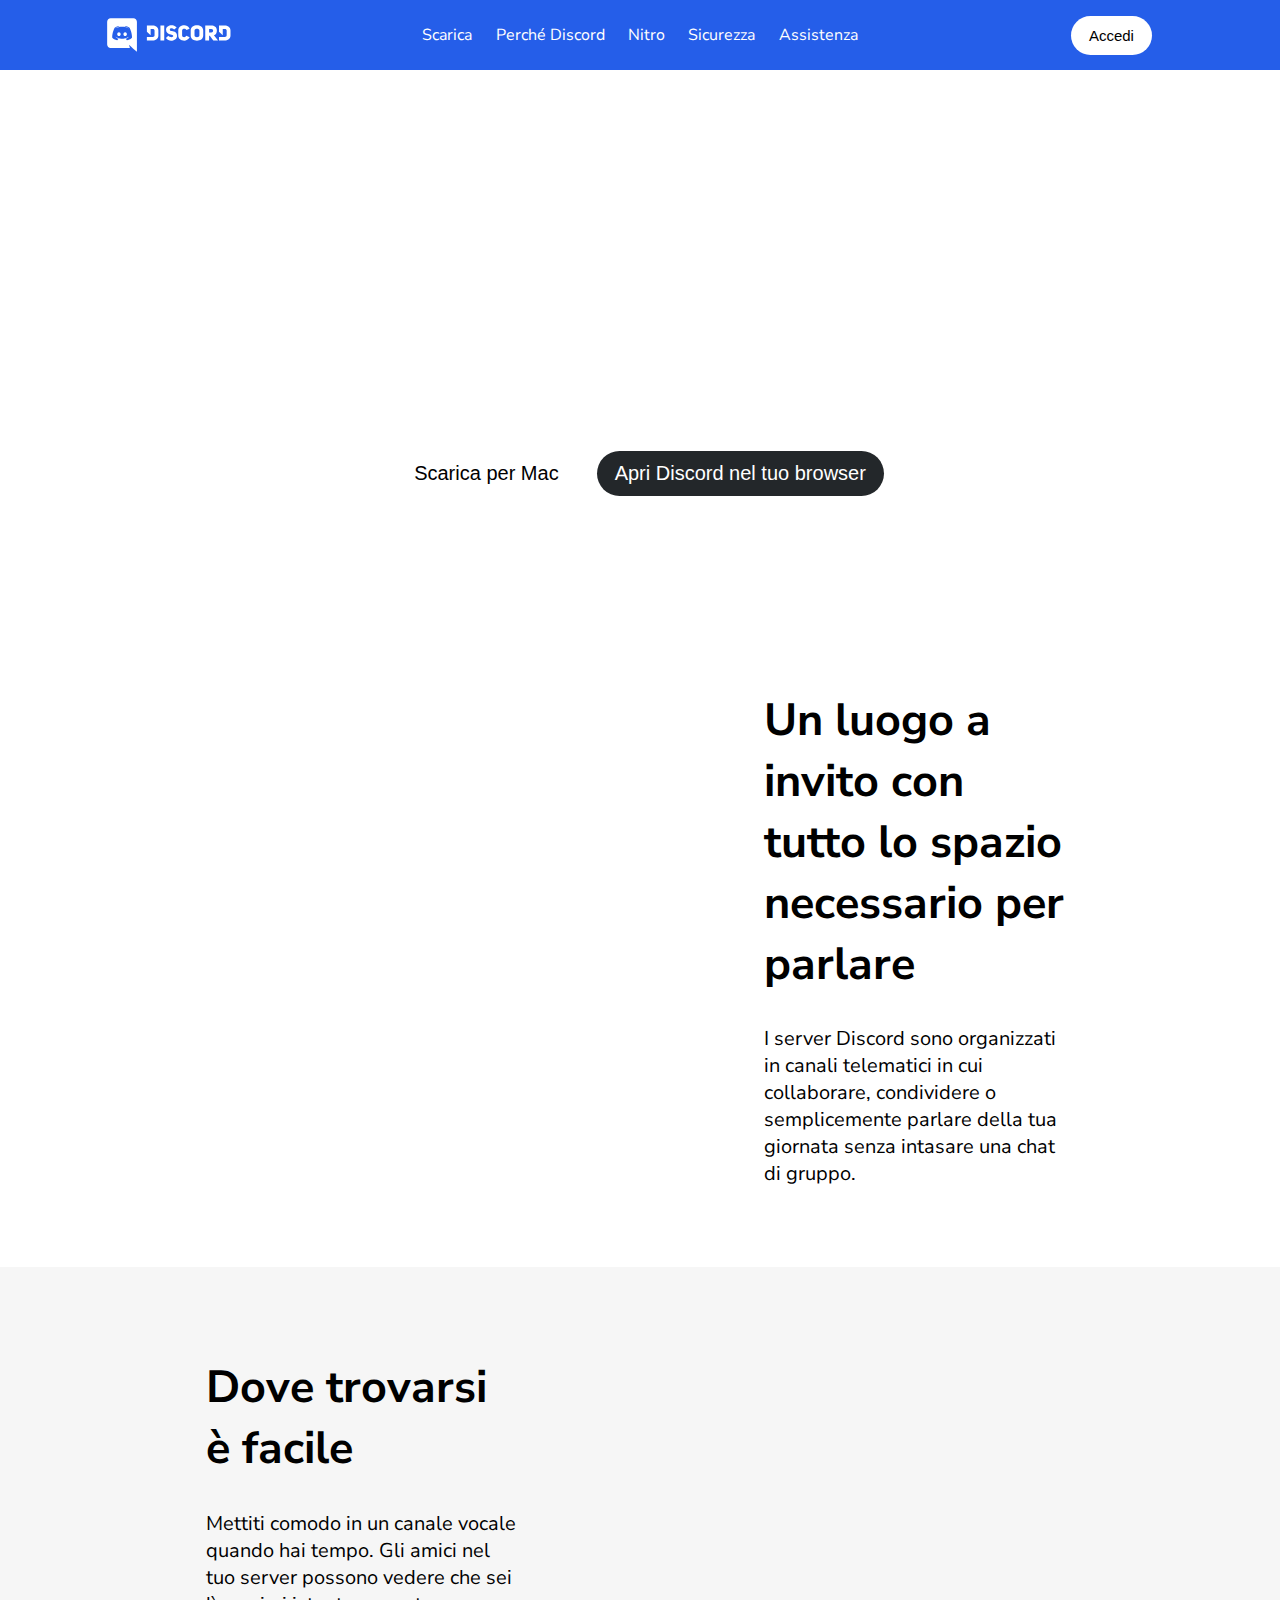
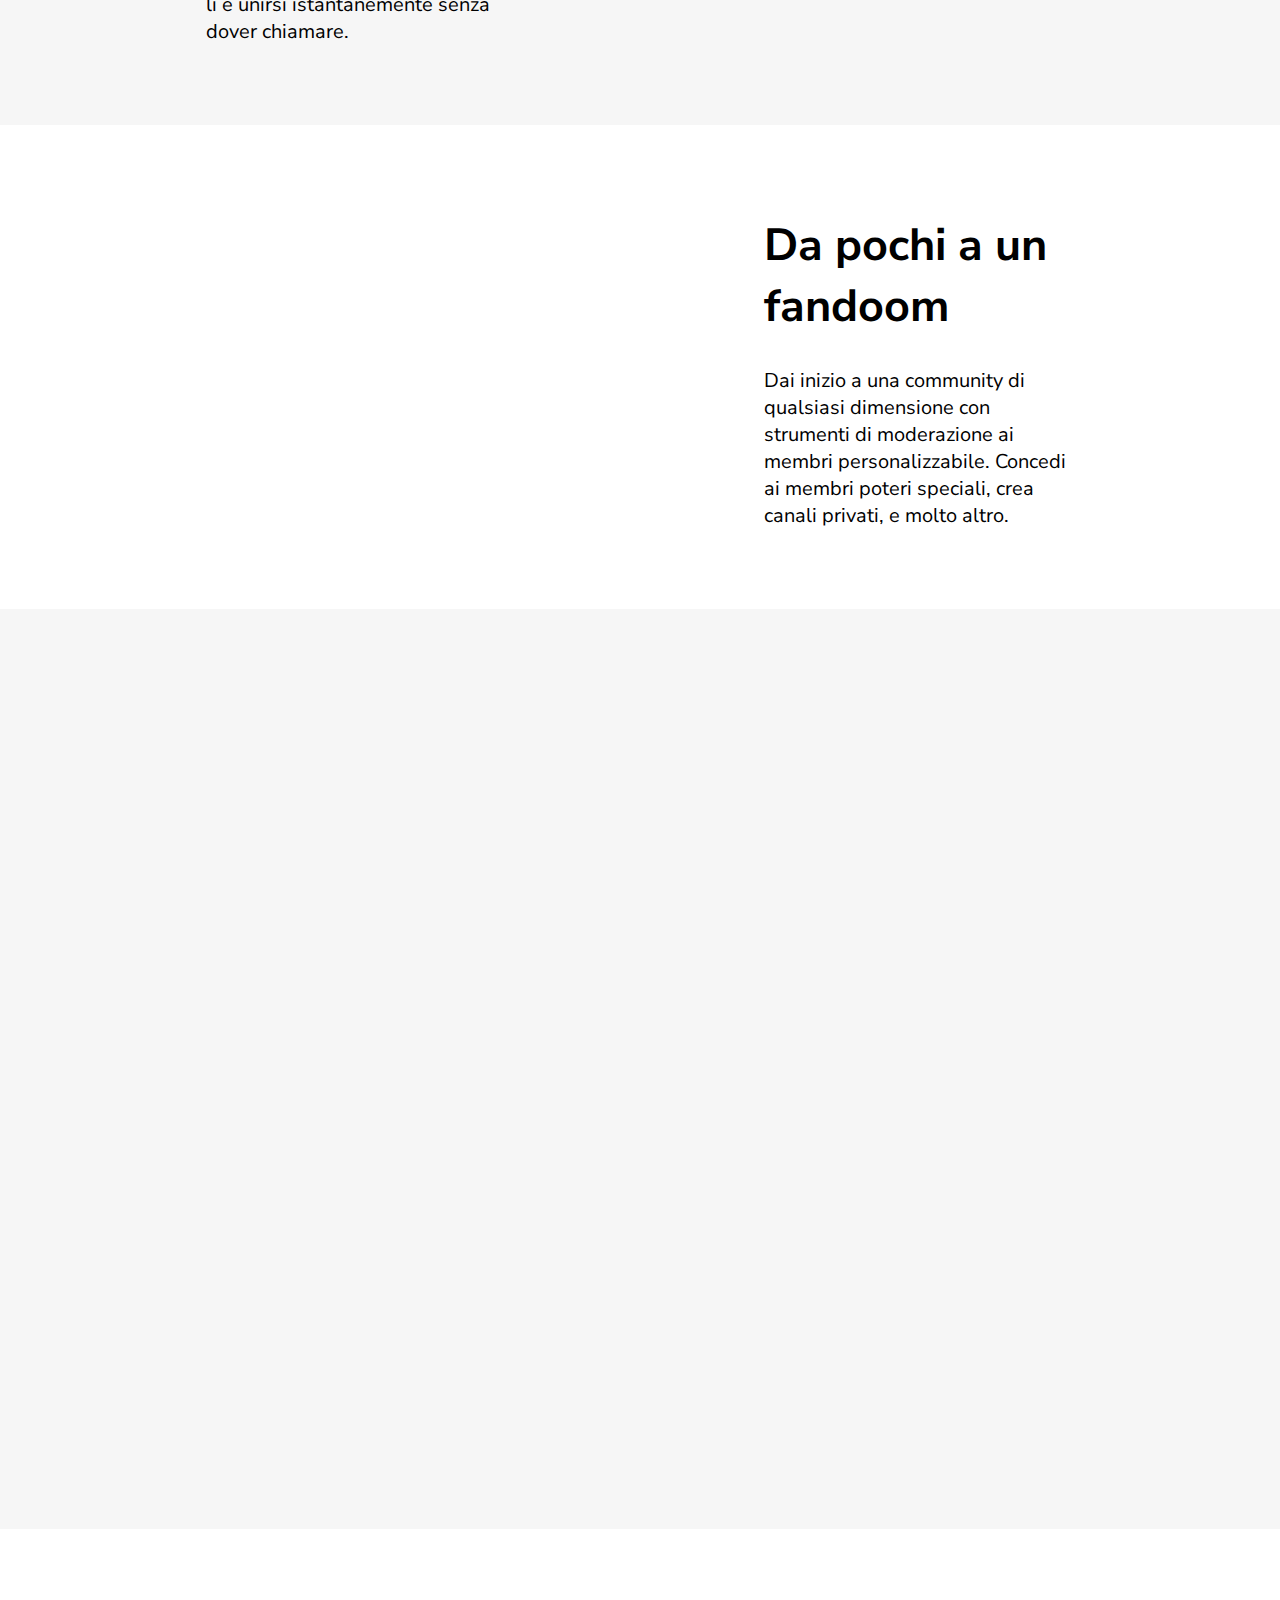
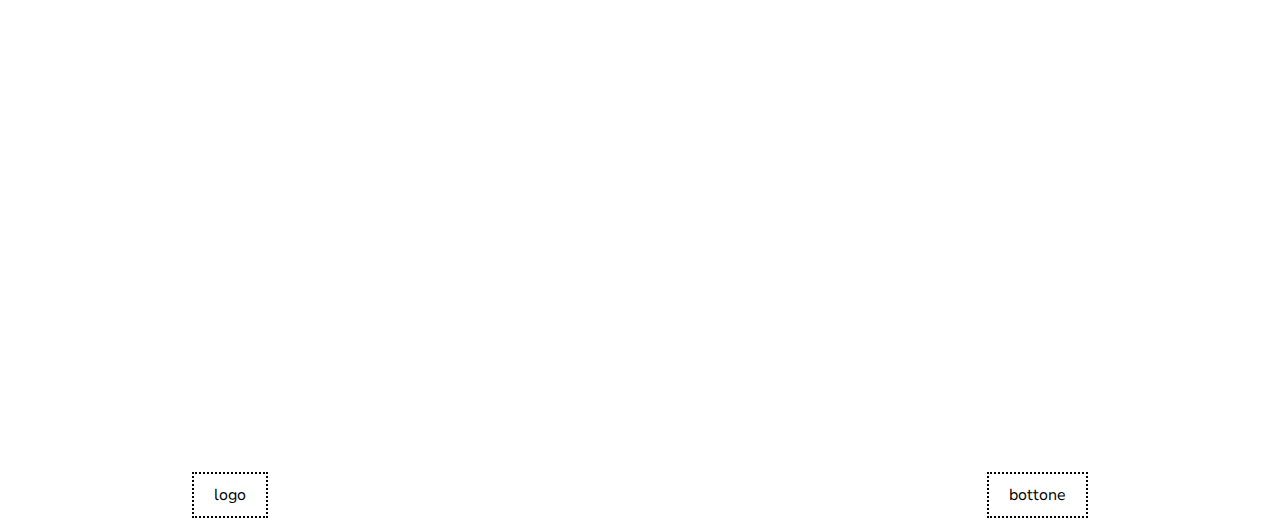
==== commit 8397e478: "immagini corrette" ====
--- a/index.html
+++ b/index.html
@@ -60,406 +60,7 @@
     <main>
         <section>
             <div class="section_img ">
-                <svg width="678" height="440" viewBox="0 0 678 440" fill="none" xmlns="http://www.w3.org/2000/svg">
-                    <rect x="181" y="40" width="427" height="328" rx="8" fill="#292841"/>
-                    <path fill-rule="evenodd" clip-rule="evenodd" d="M304.887 85C304.575 85 304.34 84.7189 304.394 84.4126L305 81H301.595C301.284 81 301.049 80.7198 301.103 80.4138L301.278 79.4138C301.319 79.1746 301.527 79 301.77 79H305.35L306.41 73H303.005C302.694 73 302.459 72.7198 302.513 72.4138L302.688 71.4138C302.729 71.1746 302.937 71 303.18 71H306.76L307.397 67.4126C307.439 67.1739 307.647 67 307.889 67H308.873C309.185 67 309.42 67.2811 309.366 67.5874L308.76 71H314.76L315.397 67.4126C315.439 67.1739 315.647 67 315.889 67H316.873C317.185 67 317.42 67.2811 317.366 67.5874L316.76 71H320.165C320.476 71 320.711 71.2802 320.657 71.5862L320.482 72.5862C320.441 72.8254 320.233 73 319.99 73H316.41L315.35 79H318.755C319.066 79 319.301 79.2802 319.247 79.5862L319.072 80.5862C319.031 80.8254 318.823 81 318.58 81H315L314.363 84.5874C314.321 84.8261 314.113 85 313.871 85H312.887C312.575 85 312.34 84.7189 312.394 84.4126L313 81H307L306.363 84.5874C306.321 84.8261 306.113 85 305.871 85H304.887ZM308.41 73L307.35 79H313.35L314.41 73H308.41Z" fill="#B9BBBE"/>
-                    <path d="M339.38 80.16C339.38 78.34 338.4 77.66 335.9 77.02C334.46 76.64 334.1 76.34 334.1 75.82C334.1 75.3 334.54 74.94 335.44 74.94C336.4 74.94 337.54 75.28 338.5 75.82L338.82 73.82C337.86 73.4 336.7 73.14 335.44 73.14C333.2 73.14 331.88 74.32 331.88 76C331.88 77.76 332.86 78.44 335.2 79.04C336.74 79.42 337.16 79.7 337.16 80.38C337.16 81.02 336.6 81.4 335.56 81.4C334.36 81.4 333.08 80.94 332.04 80.26L331.72 82.26C332.64 82.76 334.08 83.2 335.48 83.2C338.02 83.2 339.38 82.06 339.38 80.16Z" fill="white"/>
-                    <path d="M346.443 83L346.143 80.98C345.923 81.04 345.663 81.06 345.383 81.06C344.463 81.06 344.123 80.64 344.123 79.86V75.3H346.383L346.083 73.34H344.123V69.92L341.743 70.28V73.34H340.383V75.3H341.743V80.26C341.743 82.46 343.023 83.16 344.923 83.16C345.623 83.16 346.063 83.08 346.443 83Z" fill="white"/>
-                    <path d="M348.196 73.34V80.28C348.196 82.1 349.136 83.2 350.956 83.2C352.236 83.2 353.276 82.5 354.176 81.64L354.396 83H356.436V73.34H354.036V79.86C353.336 80.58 352.576 81.06 351.836 81.06C350.956 81.06 350.596 80.5 350.596 79.66V73.34H348.196Z" fill="white"/>
-                    <path d="M360.82 78.3C360.82 76.18 361.72 75.16 362.98 75.16C363.8 75.16 364.26 75.3 364.86 75.58V79.72C364.22 80.54 363.54 81.06 362.66 81.06C361.6 81.06 360.82 80.18 360.82 78.3ZM358.4 78.44C358.4 81.7 360.02 83.2 362.04 83.2C363.38 83.2 364.32 82.48 365 81.66L365.2 83H367.26V68.56L364.86 68.94V73.6C364.28 73.4 363.54 73.24 362.62 73.24C360.38 73.24 358.4 74.84 358.4 78.44Z" fill="white"/>
-                    <path d="M370.72 86.64C372.46 86.64 373.58 85.94 374.4 83.62L378.1 73.34H375.68L373.52 80.14L371.32 73.2L368.82 73.52L372.32 82.98L372.24 83.26C371.92 84.3 371.28 84.66 370.48 84.66C370.06 84.66 369.72 84.6 369.42 84.52L369.74 86.54C369.96 86.6 370.2 86.64 370.72 86.64Z" fill="white"/>
-                    <path d="M384.308 78.4V76.08H379.108V78.4H384.308Z" fill="white"/>
-                    <path d="M391.698 76.48C391.698 77.54 391.058 78.32 389.998 78.32C388.958 78.32 388.318 77.56 388.318 76.56C388.318 75.5 388.938 74.68 389.998 74.68C391.018 74.68 391.698 75.46 391.698 76.48ZM395.118 83.4C395.118 81.92 393.878 81.3 391.898 81.02L390.658 80.9C389.158 80.68 388.858 80.6 388.858 80.28C388.858 80.12 389.018 79.94 389.258 79.76C389.498 79.8 389.758 79.82 390.038 79.82C392.118 79.82 393.898 78.58 393.898 76.5C393.898 76.06 393.818 75.62 393.638 75.24L395.398 75.12L395.078 73.2L392.718 74.04C392.018 73.46 391.098 73.14 389.978 73.14C387.818 73.14 386.098 74.44 386.098 76.56C386.098 77.84 386.778 78.84 387.918 79.38C387.118 79.86 386.698 80.38 386.698 80.92C386.698 81.3 386.878 81.66 387.258 81.96C386.058 82.64 385.438 83.34 385.438 84.24C385.438 85.84 387.418 86.64 390.038 86.64C392.838 86.64 395.118 85.48 395.118 83.4ZM390.198 85.22C388.378 85.22 387.518 84.7 387.518 83.98C387.518 83.48 387.838 83.02 388.538 82.52C389.018 82.62 389.318 82.68 389.978 82.76L391.278 82.92C392.478 83.1 392.898 83.4 392.898 83.92C392.898 84.64 391.918 85.22 390.198 85.22Z" fill="white"/>
-                    <path d="M402.649 75.52L402.269 73.14C400.769 73.22 399.809 74.16 399.169 75.28L398.869 73.34H396.829V83H399.229V77.46C399.929 76.42 401.149 75.62 402.649 75.52Z" fill="white"/>
-                    <path d="M412.519 78.16C412.519 75.02 410.599 73.14 407.959 73.14C405.339 73.14 403.419 75.04 403.419 78.18C403.419 81.32 405.319 83.2 407.939 83.2C410.579 83.2 412.519 81.3 412.519 78.16ZM410.179 78.18C410.179 79.98 409.419 81.24 407.939 81.24C406.539 81.24 405.759 79.94 405.759 78.16C405.759 76.38 406.519 75.1 407.939 75.1C409.379 75.1 410.179 76.4 410.179 78.18Z" fill="white"/>
-                    <path d="M414.426 73.34V80.28C414.426 82.1 415.366 83.2 417.186 83.2C418.466 83.2 419.506 82.5 420.406 81.64L420.626 83H422.666V73.34H420.266V79.86C419.566 80.58 418.806 81.06 418.066 81.06C417.186 81.06 416.826 80.5 416.826 79.66V73.34H414.426Z" fill="white"/>
-                    <path d="M431.551 78.04C431.551 80.16 430.611 81.18 429.371 81.18C428.551 81.18 428.091 81.04 427.511 80.76V76.62C428.151 75.8 428.831 75.26 429.691 75.26C430.771 75.26 431.551 76.18 431.551 78.04ZM433.971 77.9C433.971 74.66 432.351 73.14 430.331 73.14C428.991 73.14 428.051 73.88 427.371 74.66L427.151 73.34H425.111V86.72L427.511 86.36V82.72C428.091 82.94 428.831 83.1 429.751 83.1C431.971 83.1 433.971 81.5 433.971 77.9Z" fill="white"/>
-                    <path d="M162 48C162 43.5817 165.582 40 170 40H275V368H170C165.582 368 162 364.418 162 360V48Z" fill="#1C1B29"/>
-                    <mask id="mask0" mask-type="alpha" maskUnits="userSpaceOnUse" x="299" y="303" width="40" height="40">
-                    <circle cx="319" cy="323" r="20" fill="#C4C4C4"/>
-                    </mask>
-                    <g mask="url(#mask0)">
-                    <circle cx="319" cy="323" r="20" fill="#CFDEFF"/>
-                    <path d="M341.353 349.84C340.973 348.902 340.346 348.086 339.537 347.478C338.729 346.869 337.77 346.493 336.764 346.387L334.664 346.165C331.65 335.307 333.173 332.842 324.276 330.406L317.074 330.152C317.074 330.152 309.756 330.275 307.064 333.878L310.828 346.217C310.828 346.217 309.288 354.407 309.988 358.559L319.369 357.348L323.435 370.504C338.762 368.229 345.902 361.124 345.902 361.124L341.353 349.84Z" fill="#CFDEFF"/>
-                    <path d="M308.781 331.124C318.994 340.691 328.224 347.227 326.67 332.136L308.781 331.124Z" fill="#B8C5FF"/>
-                    <path d="M313.794 332.253C322.686 336.432 324.994 338.008 324.412 332.986L313.794 332.253Z" fill="#5697B0"/>
-                    <path d="M332.985 339.279C331.903 334.716 331.09 332.749 326.536 331.101C327.761 333.968 328.295 339.884 328.295 339.884L332.985 339.279Z" fill="white"/>
-                    <path d="M317.807 317.232L317.481 314.709C317.371 313.886 317.003 313.119 316.429 312.519C315.855 311.92 315.105 311.518 314.288 311.372C313.39 311.216 312.465 311.38 311.676 311.837C310.888 312.293 310.285 313.013 309.973 313.87C308.829 316.977 307.041 321.976 305.808 326.18C303.844 332.879 312.726 334.429 321.454 333.763C330.181 333.097 331.003 329.274 329.795 323.741C329.021 320.289 328.04 316.766 327.428 314.576C327.241 313.964 326.88 313.421 326.389 313.011C325.898 312.601 325.299 312.344 324.664 312.269C323.952 312.186 323.233 312.343 322.62 312.714C322.007 313.084 321.535 313.649 321.278 314.317L320.297 316.91L317.807 317.232Z" fill="#7CE4CC"/>
-                    <path d="M328.625 326.391L328.005 326.176L324.826 327.277L321.591 327.694L315.987 326.576C315.987 326.576 312.906 321.811 313.13 327.11C313.306 330.77 314.86 332.871 315.806 333.834C317.688 333.92 319.573 333.886 321.449 333.731C322.866 333.651 324.269 333.415 325.634 333.026C326.579 331.687 328.102 329.221 328.625 326.391Z" fill="#AAFAE7"/>
-                    <path opacity="0.74" d="M313.039 326.661C312.319 324.649 311.015 320.411 311.556 317.217C312.098 314.023 312.811 311.398 314.288 311.372C313.39 311.216 312.465 311.38 311.676 311.837C310.888 312.293 310.285 313.013 309.973 313.87C308.829 316.977 307.041 321.976 305.808 326.18C304.048 332.163 310.965 334.032 318.707 333.887C317.027 333.611 314.892 331.848 313.039 326.661Z" fill="url(#paint0_linear)"/>
-                    <path d="M318.707 333.887L318.084 333.902L317.494 333.912L316.567 333.868L316.276 333.905L315.811 333.867C314.868 332.936 313.314 330.835 313.138 327.174C313.125 327.108 313.127 327.041 313.145 326.976C314.965 331.904 317.064 333.639 318.707 333.887Z" fill="#AAFAE7"/>
-                    <path d="M327.862 325.833L327.858 326.571C324.457 328.796 323.905 329.411 315.143 326.66L315.055 325.973L315.434 326.079C322.853 327.955 324.27 328.121 327.862 325.833Z" fill="#2C4661"/>
-                    <path d="M314.453 328.704C315.598 328.385 316.237 327.086 315.879 325.802C315.522 324.518 314.304 323.735 313.158 324.054C312.013 324.373 311.374 325.672 311.732 326.956C312.089 328.24 313.308 329.023 314.453 328.704Z" fill="#738EFF"/>
-                    <path d="M329.498 326.041C329.731 324.93 329.405 323.922 328.771 323.789C328.136 323.655 327.433 324.448 327.2 325.559C326.967 326.669 327.292 327.677 327.927 327.811C328.562 327.944 329.265 327.151 329.498 326.041Z" fill="#738EFF"/>
-                    <path opacity="0.41" d="M320.807 323.915C320.644 323.673 320.919 323.506 321.137 323.412C321.225 323.378 321.321 323.373 321.413 323.397C321.504 323.42 321.586 323.471 321.647 323.543L322.477 324.62C322.717 324.951 322.357 324.965 322 324.748C321.643 324.531 321.055 324.31 320.807 323.915Z" fill="#284E7A"/>
-                    <path opacity="0.41" d="M324.523 324.422L324.775 323.83C324.82 323.729 324.833 323.617 324.813 323.508C324.793 323.399 324.741 323.299 324.664 323.22L324.55 323.103C324.539 323.091 324.526 323.081 324.511 323.076C324.496 323.07 324.479 323.068 324.463 323.07C324.447 323.072 324.432 323.078 324.419 323.087C324.406 323.097 324.395 323.109 324.388 323.124C324.233 323.545 324.113 323.979 324.029 324.42C323.991 324.885 324.282 324.848 324.523 324.422Z" fill="#284E7A"/>
-                    <path d="M320.927 317.454L317.807 317.232L320.297 316.91L321.278 314.317C321.535 313.649 322.007 313.084 322.62 312.714C323.233 312.343 323.952 312.186 324.664 312.269L325.271 312.388C323.789 312.119 323.287 313.828 322.996 315.904C322.846 317.042 322.889 317.628 320.927 317.454Z" fill="#61C7C7"/>
-                    <path d="M326.748 316.98C326.752 316.187 326.23 315.542 325.582 315.538C324.934 315.534 324.404 316.173 324.399 316.966C324.395 317.758 324.916 318.404 325.565 318.408C326.213 318.412 326.743 317.773 326.748 316.98Z" fill="#21354A"/>
-                    <path d="M315.767 316.505C315.845 315.717 315.385 315.026 314.74 314.962C314.095 314.898 313.508 315.486 313.43 316.275C313.353 317.063 313.812 317.754 314.458 317.818C315.103 317.882 315.689 317.294 315.767 316.505Z" fill="#21354A"/>
-                    <path d="M310.828 346.217C312.179 346.24 313.902 346.083 315.439 346.017C315.41 345.403 315.464 344.787 315.598 344.187C315.833 343.18 316.193 342.205 316.67 341.287C315.44 341.182 313.947 341.079 312.725 341.04C312.47 334.989 309.285 331.717 307.528 333.39C306.695 334.182 306.188 335.256 306.108 336.402C306.063 337.329 306.158 338.829 306.103 339.165C305.95 340.27 305.17 340.601 306.125 342.648C306.619 343.67 305.694 346.189 310.828 346.217Z" fill="white"/>
-                    <path d="M315.041 311.604C316.294 312.396 316.61 314.328 316.71 315.104C316.81 315.881 316.99 317.272 317.036 317.627C317.081 317.983 317.195 318.1 318.383 318.637C319.57 319.175 319.075 318.647 318.534 318.026L317.807 317.232L317.481 314.709C317.389 314.02 317.115 313.369 316.685 312.823C316.256 312.277 315.688 311.856 315.041 311.604Z" fill="#D4FFDC"/>
-                    <path d="M326.071 316.033C326.52 316.206 326.622 317.245 326.175 316.842C325.728 316.439 325.451 315.817 326.071 316.033Z" fill="#335A70"/>
-                    <path d="M315.206 315.43C315.624 315.606 315.729 316.678 315.311 316.239C314.892 315.799 314.554 315.218 315.206 315.43Z" fill="#335A70"/>
-                    <path d="M315.114 327.356C315.544 327.129 315.579 326.351 315.192 325.618C314.805 324.885 314.142 324.476 313.712 324.703C313.282 324.93 313.247 325.708 313.635 326.441C314.022 327.174 314.684 327.583 315.114 327.356Z" fill="#B2A6FF"/>
-                    <path d="M329.47 325.158C329.47 324.635 329.266 324.212 329.014 324.211C328.762 324.211 328.557 324.635 328.557 325.157C328.556 325.679 328.76 326.103 329.013 326.103C329.265 326.103 329.47 325.68 329.47 325.158Z" fill="#B2A6FF"/>
-                    <path d="M326.181 313.323C326.879 313.89 327.077 314.917 326.294 314.196C325.51 313.475 325.337 312.642 326.181 313.323Z" fill="#D4FFDC"/>
-                    </g>
-                    <path d="M357.329 318.728H359.441V314.664H360.385C362.913 314.664 364.609 313.464 364.609 311.08C364.609 308.856 363.089 307.688 360.561 307.688H357.329V318.728ZM362.529 311.128C362.529 312.392 361.729 312.952 360.369 312.952H359.441V309.384H360.449C361.809 309.384 362.529 309.976 362.529 311.128Z" fill="#2DDFB4"/>
-                    <path d="M372.619 318.728V313.16C372.619 311.72 371.851 310.84 370.411 310.84C369.387 310.84 368.587 311.384 367.947 311.976V307.176L366.027 307.48V318.728H367.947V313.512C368.507 312.92 369.115 312.536 369.707 312.536C370.411 312.536 370.699 313 370.699 313.672V318.728H372.619Z" fill="#2DDFB4"/>
-                    <path d="M376.735 308.616C376.735 307.96 376.223 307.496 375.599 307.496C374.959 307.496 374.447 307.96 374.447 308.616C374.447 309.256 374.959 309.704 375.599 309.704C376.223 309.704 376.735 309.256 376.735 308.616ZM376.543 318.728V311H374.623V318.728H376.543Z" fill="#2DDFB4"/>
-                    <path d="M385.598 314.648C385.598 312.056 384.318 310.84 382.686 310.84C381.71 310.84 380.99 311.352 380.494 311.864V307.176L378.574 307.48V318.312C379.534 318.632 380.542 318.824 381.742 318.824C384.046 318.824 385.598 317.496 385.598 314.648ZM383.662 314.76C383.662 316.52 382.926 317.256 381.71 317.256C381.166 317.256 380.894 317.192 380.494 317.048V313.544C380.974 312.968 381.55 312.536 382.19 312.536C383.054 312.536 383.662 313.272 383.662 314.76Z" fill="#2DDFB4"/>
-                    <path d="M389.36 308.616C389.36 307.96 388.848 307.496 388.224 307.496C387.584 307.496 387.072 307.96 387.072 308.616C387.072 309.256 387.584 309.704 388.224 309.704C388.848 309.704 389.36 309.256 389.36 308.616ZM389.168 318.728V311H387.248V318.728H389.168Z" fill="#2DDFB4"/>
-                    <path d="M399.84 309.392L399.672 308.36H393.36V309.392H396V316.64H397.128V309.392H399.84Z" fill="#72767D"/>
-                    <path d="M404.584 313.784C404.584 311.9 403.456 310.796 401.92 310.796C400.396 310.796 399.292 311.9 399.292 313.784C399.292 315.668 400.396 316.76 401.92 316.76C403.456 316.76 404.584 315.668 404.584 313.784ZM403.504 313.784C403.504 314.984 402.976 315.872 401.92 315.872C400.912 315.872 400.372 314.96 400.372 313.784C400.372 312.584 400.888 311.684 401.92 311.684C402.952 311.684 403.504 312.608 403.504 313.784Z" fill="#72767D"/>
-                    <path d="M406.7 313.892C406.7 312.476 407.348 311.744 408.248 311.744C408.86 311.744 409.208 311.84 409.652 312.068V314.804C409.196 315.416 408.692 315.812 408.032 315.812C407.264 315.812 406.7 315.152 406.7 313.892ZM405.62 313.94C405.62 315.86 406.64 316.76 407.876 316.76C408.716 316.76 409.304 316.328 409.736 315.812L409.868 316.64H410.72V307.976L409.652 308.144V311.096C409.292 310.952 408.776 310.844 408.212 310.844C406.82 310.844 405.62 311.852 405.62 313.94Z" fill="#72767D"/>
-                    <path d="M415.666 315.068C415.186 315.56 414.586 315.872 413.962 315.872C413.422 315.872 413.11 315.572 413.11 315.104C413.11 314.516 413.554 313.94 415.666 313.736V315.068ZM416.734 316.64V312.632C416.734 311.36 416.062 310.796 414.67 310.796C413.782 310.796 413.134 311 412.45 311.276L412.594 312.2C413.218 311.924 413.878 311.708 414.574 311.708C415.234 311.708 415.666 311.96 415.666 312.68V312.92C413.278 313.172 412.054 313.736 412.054 315.164C412.054 316.136 412.702 316.76 413.734 316.76C414.67 316.76 415.294 316.34 415.75 315.872L415.87 316.64H416.734Z" fill="#72767D"/>
-                    <path d="M418.692 318.824C419.532 318.824 420.156 318.512 420.624 317.24L422.964 310.916H421.848L420.348 315.368L418.812 310.832L417.732 311L419.82 316.664L419.676 317.048C419.448 317.66 419.124 317.888 418.644 317.888C418.476 317.888 418.26 317.852 418.08 317.804L418.236 318.776C418.344 318.8 418.464 318.824 418.692 318.824Z" fill="#72767D"/>
-                    <path d="M429.986 315.068C429.506 315.56 428.906 315.872 428.282 315.872C427.742 315.872 427.43 315.572 427.43 315.104C427.43 314.516 427.874 313.94 429.986 313.736V315.068ZM431.054 316.64V312.632C431.054 311.36 430.382 310.796 428.99 310.796C428.102 310.796 427.454 311 426.77 311.276L426.914 312.2C427.538 311.924 428.198 311.708 428.894 311.708C429.554 311.708 429.986 311.96 429.986 312.68V312.92C427.598 313.172 426.374 313.736 426.374 315.164C426.374 316.136 427.022 316.76 428.054 316.76C428.99 316.76 429.614 316.34 430.07 315.872L430.19 316.64H431.054Z" fill="#72767D"/>
-                    <path d="M435.458 316.664L435.314 315.752C435.182 315.776 435.014 315.788 434.822 315.788C434.222 315.788 434.03 315.5 434.03 315.032V311.816H435.41L435.266 310.916H434.03V308.852L432.986 309.008V310.916H432.122V311.816H432.986V315.224C432.986 316.376 433.646 316.736 434.654 316.736C435.026 316.736 435.278 316.7 435.458 316.664Z" fill="#72767D"/>
-                    <path d="M440.218 316.796C442.858 316.232 444.718 314.6 444.718 311.804C444.718 309.56 443.494 308.372 441.79 308.372C440.182 308.372 439.006 309.488 439.006 311.06C439.006 312.632 439.954 313.604 441.526 313.604C442.294 313.604 442.966 313.364 443.542 312.992C443.122 314.66 441.73 315.476 440.062 315.836L440.218 316.796ZM441.754 312.656C440.602 312.656 440.086 312.044 440.086 311.012C440.086 309.932 440.758 309.32 441.766 309.32C442.918 309.32 443.674 310.316 443.674 311.864V311.948C443.11 312.404 442.486 312.656 441.754 312.656Z" fill="#72767D"/>
-                    <path d="M447.339 312.344V310.916H446.139V312.344H447.339ZM447.339 316.64V315.212H446.139V316.64H447.339Z" fill="#72767D"/>
-                    <path d="M450.883 316.796C452.659 316.796 453.775 315.848 453.775 314.42C453.775 313.292 453.175 312.668 452.131 312.38C453.007 312.092 453.619 311.504 453.619 310.496C453.619 309.404 452.863 308.372 451.039 308.372C450.031 308.372 449.311 308.66 448.687 309.116L448.843 310.124C449.443 309.644 450.151 309.344 450.991 309.344C452.011 309.344 452.515 309.848 452.515 310.544C452.515 311.42 451.879 311.9 450.535 311.9H449.923L450.079 312.884H450.451C452.011 312.884 452.671 313.448 452.671 314.432C452.671 315.344 452.011 315.824 450.943 315.824C450.091 315.824 449.419 315.572 448.735 315.104L448.555 316.16C449.179 316.544 450.031 316.796 450.883 316.796Z" fill="#72767D"/>
-                    <path d="M461.139 312.584C461.139 309.896 459.891 308.372 458.043 308.372C456.183 308.372 454.935 309.896 454.935 312.584C454.935 315.272 456.183 316.796 458.043 316.796C459.891 316.796 461.139 315.272 461.139 312.584ZM460.035 312.584C460.035 314.696 459.291 315.848 458.043 315.848C456.795 315.848 456.039 314.696 456.039 312.584C456.039 310.472 456.795 309.32 458.043 309.32C459.291 309.32 460.035 310.472 460.035 312.584Z" fill="#72767D"/>
-                    <path d="M471.182 316.724L472.298 316.484L469.106 308.324H467.978L464.738 316.64H465.914L466.838 314.156H470.21L471.182 316.724ZM468.518 309.644L469.838 313.16H467.21L468.518 309.644Z" fill="#72767D"/>
-                    <path d="M482.671 316.64L482.023 308.36H480.643L478.063 315.152L475.483 308.36H474.091L473.431 316.64H474.487L474.991 309.956L477.583 316.676H478.483L481.075 309.956L481.591 316.64H482.671Z" fill="#72767D"/>
-                    <path d="M366.952 339V333.448C366.952 332.072 366.248 331.208 364.792 331.208C363.72 331.208 362.792 331.816 362.104 332.472C361.816 331.688 361.208 331.208 360.088 331.208C359.016 331.208 358.152 331.816 357.432 332.472L357.256 331.368H356.12V339H357.544V333.72C358.232 332.984 358.952 332.488 359.704 332.488C360.536 332.488 360.824 333.016 360.824 333.8V339H362.248V333.72C362.936 332.984 363.656 332.488 364.408 332.488C365.24 332.488 365.528 333.016 365.528 333.8V339H366.952Z" fill="#DCDDDE"/>
-                    <path d="M372.079 332.328C373.183 332.328 373.727 333.032 373.903 334.264H370.223C370.447 332.968 371.199 332.328 372.079 332.328ZM375.327 338.136L375.119 336.856C374.287 337.512 373.487 337.944 372.383 337.944C371.055 337.944 370.223 337.112 370.159 335.336H375.343V335.032C375.343 332.92 374.319 331.208 372.095 331.208C370.175 331.208 368.735 332.712 368.735 335.16C368.735 337.96 370.287 339.16 372.271 339.16C373.535 339.16 374.511 338.776 375.327 338.136Z" fill="#DCDDDE"/>
-                    <path d="M384.331 339.032L384.139 337.816C383.963 337.848 383.739 337.864 383.483 337.864C382.683 337.864 382.427 337.48 382.427 336.856V332.568H384.267L384.075 331.368H382.427V328.616L381.035 328.824V331.368H379.883V332.568H381.035V337.112C381.035 338.648 381.915 339.128 383.259 339.128C383.755 339.128 384.091 339.08 384.331 339.032Z" fill="#DCDDDE"/>
-                    <path d="M392.619 335.192C392.619 332.68 391.115 331.208 389.067 331.208C387.035 331.208 385.563 332.68 385.563 335.192C385.563 337.704 387.035 339.16 389.067 339.16C391.115 339.16 392.619 337.704 392.619 335.192ZM391.179 335.192C391.179 336.792 390.475 337.976 389.067 337.976C387.723 337.976 387.003 336.76 387.003 335.192C387.003 333.592 387.691 332.392 389.067 332.392C390.443 332.392 391.179 333.624 391.179 335.192Z" fill="#DCDDDE"/>
-                    <path d="M401.056 335.192C401.056 332.68 399.552 331.208 397.504 331.208C395.472 331.208 394 332.68 394 335.192C394 337.704 395.472 339.16 397.504 339.16C399.552 339.16 401.056 337.704 401.056 335.192ZM399.616 335.192C399.616 336.792 398.912 337.976 397.504 337.976C396.16 337.976 395.44 336.76 395.44 335.192C395.44 333.592 396.128 332.392 397.504 332.392C398.88 332.392 399.616 333.624 399.616 335.192Z" fill="#DCDDDE"/>
-                    <path d="M404.79 327.96H403.078L403.462 335.72L404.39 335.512L404.79 327.96ZM404.726 339V337.096H403.126V339H404.726Z" fill="#DCDDDE"/>
-                    <mask id="mask1" mask-type="alpha" maskUnits="userSpaceOnUse" x="299" y="247" width="40" height="40">
-                    <circle cx="319" cy="267" r="20" fill="#C4C4C4"/>
-                    </mask>
-                    <g mask="url(#mask1)">
-                    <circle cx="319" cy="267" r="20" fill="#F7E5BC"/>
-                    <path d="M342 279.519L339.282 285.788C339.069 286.283 338.76 286.73 338.371 287.103C337.983 287.476 337.523 287.768 337.02 287.96C336.517 288.152 335.98 288.242 335.442 288.223C334.904 288.204 334.374 288.078 333.886 287.851L323.728 283.229L328.787 275.253L334.977 278.705L335.89 276.007C339.084 277.277 340.79 278.388 342 279.519Z" fill="#F7E5BC"/>
-                    <path d="M330.196 276.483C334.283 277.158 334.66 278.011 335.751 280.154L331.366 279.658L330.196 276.483Z" fill="#F7E5BC"/>
-                    <path d="M310.952 242.499C310.139 242.753 309.453 243.306 309.033 244.046C308.613 244.787 308.491 245.659 308.691 246.487L312.757 263.092L320.038 261.584L315.138 244.761C315.015 244.335 314.809 243.938 314.531 243.593C314.253 243.248 313.91 242.962 313.52 242.752C313.13 242.541 312.702 242.41 312.261 242.367C311.82 242.324 311.375 242.369 310.952 242.499Z" fill="#D6569B"/>
-                    <path d="M314.999 259.204L317.876 259.085L314.821 249.086C314.778 248.942 314.707 248.809 314.611 248.694C314.515 248.579 314.396 248.485 314.262 248.418C314.128 248.351 313.982 248.312 313.832 248.304C313.682 248.296 313.533 248.319 313.392 248.372C313.146 248.466 312.943 248.647 312.822 248.882C312.702 249.116 312.671 249.386 312.738 249.641L314.999 259.204Z" fill="#E374B0"/>
-                    <path d="M327.795 242.42C328.611 242.665 329.303 243.212 329.731 243.949C330.158 244.686 330.289 245.558 330.097 246.388L326.208 263.013L318.908 261.604L323.629 244.721C323.748 244.294 323.95 243.895 324.225 243.547C324.5 243.2 324.841 242.91 325.229 242.696C325.617 242.482 326.044 242.347 326.484 242.299C326.925 242.252 327.371 242.293 327.795 242.42Z" fill="#D6569B"/>
-                    <path d="M325.038 259.164L322.181 259.065L325.117 249.026C325.159 248.883 325.23 248.749 325.327 248.635C325.423 248.521 325.543 248.428 325.677 248.362C325.812 248.297 325.959 248.261 326.108 248.255C326.258 248.25 326.407 248.276 326.545 248.332C326.791 248.422 326.995 248.599 327.12 248.829C327.244 249.059 327.28 249.327 327.22 249.582L325.038 259.164Z" fill="#E374B0"/>
-                    <path d="M333.192 283.368L332.001 287.137L331.842 287.613L330.374 292.216H303.076C302.818 291.204 303.136 291.005 303.83 289.875C304.524 288.744 304.167 289.041 304.266 286.304C304.346 284.379 305.04 282.594 307.52 280.372C308.274 279.717 308.452 279.459 309.226 278.745L309.464 278.527L309.583 278.408L309.742 278.289L328.39 275.353L332.14 281.602L333.192 283.368Z" fill="#F7E5BC"/>
-                    <path d="M332.001 287.137C331.882 288.942 331.723 290.648 331.525 292.216H311.468C311.488 291.402 311.508 290.39 311.547 289.16C311.544 289.028 311.551 288.895 311.567 288.764V287.236C311.428 283.606 310.397 281.126 307.52 280.372C308.056 279.836 308.611 279.301 309.226 278.745L309.464 278.527L309.742 278.289L328.391 275.353C329.859 275.888 330.831 276.265 331.942 277.396C332.061 278.824 332.12 280.233 332.14 281.602C332.16 283.526 332.1 285.371 332.001 287.137Z" fill="#1F3A70"/>
-                    <path d="M330.212 267.5L308.567 268.366C305.719 268.48 303.502 270.882 303.616 273.731L303.616 273.739C303.73 276.587 306.132 278.804 308.98 278.69L330.625 277.825C333.473 277.711 335.69 275.309 335.576 272.46L335.576 272.452C335.462 269.603 333.06 267.386 330.212 267.5Z" fill="#F06EA8"/>
-                    <path d="M329.081 257.905L308.051 258.786C305.04 258.912 302.702 261.455 302.828 264.465L302.836 264.646C302.962 267.656 305.505 269.994 308.515 269.868L329.546 268.987C332.556 268.861 334.895 266.318 334.768 263.307L334.761 263.127C334.635 260.117 332.092 257.778 329.081 257.905Z" fill="#F06EA8"/>
-                    <path d="M330.553 277.654C333.33 277.535 335.612 275.293 335.612 272.516C335.621 271.506 335.332 270.515 334.782 269.669C334.232 268.822 333.444 268.156 332.517 267.754C333.215 267.222 333.774 266.53 334.147 265.735C334.52 264.941 334.696 264.068 334.66 263.191V263.013C334.629 262.296 334.457 261.593 334.155 260.942C333.852 260.292 333.424 259.708 332.895 259.223C332.366 258.739 331.747 258.363 331.073 258.118C330.398 257.873 329.682 257.763 328.966 257.795L310.198 258.589C308.512 261.823 308.75 265.294 310 267.794C310.182 268.172 310.285 268.584 310.302 269.004C310.319 269.424 310.25 269.842 310.099 270.234C308.294 275.035 310.674 278.507 310.674 278.507L330.553 277.654Z" fill="#E05FA3"/>
-                    <path d="M315.398 267.928C315.875 267.616 315.902 266.814 315.458 266.135C315.014 265.457 314.267 265.16 313.79 265.472C313.314 265.784 313.287 266.586 313.731 267.265C314.175 267.943 314.921 268.24 315.398 267.928Z" fill="#1B1926"/>
-                    <path d="M324.798 266.447C325.005 265.708 324.761 264.995 324.255 264.853C323.748 264.712 323.17 265.196 322.964 265.935C322.758 266.674 323.001 267.387 323.508 267.528C324.014 267.67 324.592 267.186 324.798 266.447Z" fill="#1B1926"/>
-                    <path d="M317.479 270.314C318.788 272.536 320.713 273.051 322.002 270.175C322.018 270.149 322.025 270.119 322.024 270.09C322.024 270.06 322.014 270.031 321.998 270.006C321.981 269.981 321.958 269.961 321.931 269.949C321.903 269.937 321.873 269.932 321.844 269.937L317.618 270.056C317.589 270.059 317.562 270.069 317.538 270.085C317.514 270.101 317.495 270.123 317.481 270.148C317.468 270.174 317.46 270.202 317.46 270.231C317.46 270.259 317.466 270.288 317.479 270.314Z" fill="#751B40"/>
-                    <path d="M320.118 269.996L317.618 270.056C317.589 270.059 317.562 270.069 317.538 270.085C317.514 270.101 317.495 270.123 317.481 270.148C317.468 270.174 317.46 270.202 317.46 270.231C317.46 270.259 317.466 270.288 317.479 270.314C318.61 272.218 320.177 272.873 321.427 271.206C321.117 270.685 320.662 270.264 320.118 269.996Z" fill="#9C2455"/>
-                    </g>
-                    <path d="M356.726 261.032H358.838V256.968H359.782C362.31 256.968 364.006 255.768 364.006 253.384C364.006 251.16 362.486 249.992 359.958 249.992H356.726V261.032ZM361.926 253.432C361.926 254.696 361.126 255.256 359.766 255.256H358.838V251.688H359.846C361.206 251.688 361.926 252.28 361.926 253.432Z" fill="#BED3FF"/>
-                    <path d="M368.09 254.472C369.018 254.472 369.498 255.144 369.626 256.344H366.538C366.682 255.096 367.322 254.472 368.09 254.472ZM371.482 260.248L371.258 258.744C370.41 259.336 369.594 259.704 368.602 259.704C367.418 259.704 366.602 259.048 366.522 257.544H371.482C371.482 257.432 371.498 257.24 371.498 257.08C371.498 254.888 370.458 253.144 368.138 253.144C366.122 253.144 364.618 254.664 364.618 257.176C364.618 259.96 366.234 261.192 368.394 261.192C369.642 261.192 370.65 260.824 371.482 260.248Z" fill="#BED3FF"/>
-                    <path d="M378.201 257.064C378.201 258.76 377.449 259.576 376.457 259.576C375.801 259.576 375.433 259.464 374.969 259.24V255.928C375.481 255.272 376.025 254.84 376.713 254.84C377.577 254.84 378.201 255.576 378.201 257.064ZM380.137 256.952C380.137 254.36 378.841 253.144 377.225 253.144C376.153 253.144 375.401 253.736 374.857 254.36L374.681 253.304H373.049V264.008L374.969 263.72V260.808C375.433 260.984 376.025 261.112 376.761 261.112C378.537 261.112 380.137 259.832 380.137 256.952Z" fill="#BED3FF"/>
-                    <path d="M386.858 257.064C386.858 258.76 386.106 259.576 385.114 259.576C384.458 259.576 384.09 259.464 383.626 259.24V255.928C384.138 255.272 384.682 254.84 385.37 254.84C386.234 254.84 386.858 255.576 386.858 257.064ZM388.794 256.952C388.794 254.36 387.498 253.144 385.882 253.144C384.81 253.144 384.058 253.736 383.514 254.36L383.338 253.304H381.706V264.008L383.626 263.72V260.808C384.09 260.984 384.682 261.112 385.418 261.112C387.194 261.112 388.794 259.832 388.794 256.952Z" fill="#BED3FF"/>
-                    <path d="M393.434 254.472C394.362 254.472 394.842 255.144 394.97 256.344H391.882C392.026 255.096 392.666 254.472 393.434 254.472ZM396.826 260.248L396.602 258.744C395.754 259.336 394.938 259.704 393.946 259.704C392.762 259.704 391.946 259.048 391.866 257.544H396.826C396.826 257.432 396.842 257.24 396.842 257.08C396.842 254.888 395.802 253.144 393.482 253.144C391.466 253.144 389.962 254.664 389.962 257.176C389.962 259.96 391.578 261.192 393.738 261.192C394.986 261.192 395.994 260.824 396.826 260.248Z" fill="#BED3FF"/>
-                    <path d="M407.322 254.576L407.154 253.544H400.842V254.576H403.482V261.824H404.61V254.576H407.322Z" fill="#72767D"/>
-                    <path d="M412.066 258.968C412.066 257.084 410.938 255.98 409.402 255.98C407.878 255.98 406.774 257.084 406.774 258.968C406.774 260.852 407.878 261.944 409.402 261.944C410.938 261.944 412.066 260.852 412.066 258.968ZM410.986 258.968C410.986 260.168 410.458 261.056 409.402 261.056C408.394 261.056 407.854 260.144 407.854 258.968C407.854 257.768 408.37 256.868 409.402 256.868C410.434 256.868 410.986 257.792 410.986 258.968Z" fill="#72767D"/>
-                    <path d="M414.182 259.076C414.182 257.66 414.83 256.928 415.73 256.928C416.342 256.928 416.69 257.024 417.134 257.252V259.988C416.678 260.6 416.174 260.996 415.514 260.996C414.746 260.996 414.182 260.336 414.182 259.076ZM413.102 259.124C413.102 261.044 414.122 261.944 415.358 261.944C416.198 261.944 416.786 261.512 417.218 260.996L417.35 261.824H418.202V253.16L417.134 253.328V256.28C416.774 256.136 416.258 256.028 415.694 256.028C414.302 256.028 413.102 257.036 413.102 259.124Z" fill="#72767D"/>
-                    <path d="M423.147 260.252C422.667 260.744 422.067 261.056 421.443 261.056C420.903 261.056 420.591 260.756 420.591 260.288C420.591 259.7 421.035 259.124 423.147 258.92V260.252ZM424.215 261.824V257.816C424.215 256.544 423.543 255.98 422.151 255.98C421.263 255.98 420.615 256.184 419.931 256.46L420.075 257.384C420.699 257.108 421.359 256.892 422.055 256.892C422.715 256.892 423.147 257.144 423.147 257.864V258.104C420.759 258.356 419.535 258.92 419.535 260.348C419.535 261.32 420.183 261.944 421.215 261.944C422.151 261.944 422.775 261.524 423.231 261.056L423.351 261.824H424.215Z" fill="#72767D"/>
-                    <path d="M426.174 264.008C427.014 264.008 427.638 263.696 428.106 262.424L430.446 256.1H429.33L427.83 260.552L426.294 256.016L425.214 256.184L427.302 261.848L427.158 262.232C426.93 262.844 426.606 263.072 426.126 263.072C425.958 263.072 425.742 263.036 425.562 262.988L425.718 263.96C425.826 263.984 425.946 264.008 426.174 264.008Z" fill="#72767D"/>
-                    <path d="M437.468 260.252C436.988 260.744 436.388 261.056 435.764 261.056C435.224 261.056 434.912 260.756 434.912 260.288C434.912 259.7 435.356 259.124 437.468 258.92V260.252ZM438.536 261.824V257.816C438.536 256.544 437.864 255.98 436.472 255.98C435.584 255.98 434.936 256.184 434.252 256.46L434.396 257.384C435.02 257.108 435.68 256.892 436.376 256.892C437.036 256.892 437.468 257.144 437.468 257.864V258.104C435.08 258.356 433.856 258.92 433.856 260.348C433.856 261.32 434.504 261.944 435.536 261.944C436.472 261.944 437.096 261.524 437.552 261.056L437.672 261.824H438.536Z" fill="#72767D"/>
-                    <path d="M442.94 261.848L442.796 260.936C442.664 260.96 442.496 260.972 442.304 260.972C441.704 260.972 441.512 260.684 441.512 260.216V257H442.892L442.748 256.1H441.512V254.036L440.468 254.192V256.1H439.604V257H440.468V260.408C440.468 261.56 441.128 261.92 442.136 261.92C442.508 261.92 442.76 261.884 442.94 261.848Z" fill="#72767D"/>
-                    <path d="M447.7 261.98C450.34 261.416 452.2 259.784 452.2 256.988C452.2 254.744 450.976 253.556 449.272 253.556C447.664 253.556 446.488 254.672 446.488 256.244C446.488 257.816 447.436 258.788 449.008 258.788C449.776 258.788 450.448 258.548 451.024 258.176C450.604 259.844 449.212 260.66 447.544 261.02L447.7 261.98ZM449.236 257.84C448.084 257.84 447.568 257.228 447.568 256.196C447.568 255.116 448.24 254.504 449.248 254.504C450.4 254.504 451.156 255.5 451.156 257.048V257.132C450.592 257.588 449.968 257.84 449.236 257.84Z" fill="#72767D"/>
-                    <path d="M454.821 257.528V256.1H453.621V257.528H454.821ZM454.821 261.824V260.396H453.621V261.824H454.821Z" fill="#72767D"/>
-                    <path d="M456.169 261.824H461.461L461.317 260.864H457.621L459.925 258.512C460.921 257.492 461.341 256.832 461.341 255.848C461.341 254.456 460.381 253.556 458.809 253.556C457.801 253.556 456.985 253.952 456.385 254.468L456.541 255.512C457.177 254.948 457.909 254.552 458.749 254.552C459.697 254.552 460.225 255.008 460.225 255.92C460.225 256.58 459.901 257.096 459.169 257.864L456.169 260.996V261.824Z" fill="#72767D"/>
-                    <path d="M462.474 261.824H467.766L467.622 260.864H463.926L466.23 258.512C467.226 257.492 467.646 256.832 467.646 255.848C467.646 254.456 466.686 253.556 465.114 253.556C464.106 253.556 463.29 253.952 462.69 254.468L462.846 255.512C463.482 254.948 464.214 254.552 465.054 254.552C466.002 254.552 466.53 255.008 466.53 255.92C466.53 256.58 466.206 257.096 465.474 257.864L462.474 260.996V261.824Z" fill="#72767D"/>
-                    <path d="M477.785 261.908L478.901 261.668L475.709 253.508H474.581L471.341 261.824H472.517L473.441 259.34H476.813L477.785 261.908ZM475.121 254.828L476.441 258.344H473.813L475.121 254.828Z" fill="#72767D"/>
-                    <path d="M489.274 261.824L488.626 253.544H487.246L484.666 260.336L482.086 253.544H480.694L480.034 261.824H481.09L481.594 255.14L484.186 261.86H485.086L487.678 255.14L488.194 261.824H489.274Z" fill="#72767D"/>
-                    <path d="M361.448 280.872C361.448 279.416 360.6 278.872 358.712 278.392C357.512 278.088 357.128 277.8 357.128 277.288C357.128 276.744 357.576 276.408 358.44 276.408C359.24 276.408 360.088 276.68 360.76 277.064L360.984 275.72C360.264 275.4 359.416 275.208 358.472 275.208C356.808 275.208 355.784 276.104 355.784 277.32C355.784 278.68 356.504 279.224 358.296 279.672C359.672 280.008 360.104 280.264 360.104 280.968C360.104 281.608 359.528 281.976 358.552 281.976C357.512 281.976 356.584 281.592 355.864 281.096L355.656 282.44C356.312 282.808 357.432 283.16 358.44 283.16C360.408 283.16 361.448 282.264 361.448 280.872Z" fill="#DCDDDE"/>
-                    <path d="M366.11 276.328C367.214 276.328 367.758 277.032 367.934 278.264H364.254C364.478 276.968 365.23 276.328 366.11 276.328ZM369.358 282.136L369.15 280.856C368.318 281.512 367.518 281.944 366.414 281.944C365.086 281.944 364.254 281.112 364.19 279.336H369.374V279.032C369.374 276.92 368.35 275.208 366.126 275.208C364.206 275.208 362.766 276.712 362.766 279.16C362.766 281.96 364.318 283.16 366.302 283.16C367.566 283.16 368.542 282.776 369.358 282.136Z" fill="#DCDDDE"/>
-                    <path d="M377.407 283V277.448C377.407 276.072 376.639 275.208 375.199 275.208C374.111 275.208 373.215 275.816 372.495 276.472L372.319 275.368H371.183V283H372.607V277.72C373.295 276.984 374.063 276.488 374.815 276.488C375.647 276.488 375.983 277.016 375.983 277.8V283H377.407Z" fill="#DCDDDE"/>
-                    <path d="M380.628 279.336C380.628 277.448 381.492 276.472 382.692 276.472C383.508 276.472 383.972 276.6 384.564 276.904V280.552C383.956 281.368 383.284 281.896 382.404 281.896C381.38 281.896 380.628 281.016 380.628 279.336ZM379.188 279.4C379.188 281.96 380.548 283.16 382.196 283.16C383.316 283.16 384.1 282.584 384.676 281.896L384.852 283H385.988V271.448L384.564 271.672V275.608C384.084 275.416 383.396 275.272 382.644 275.272C380.788 275.272 379.188 276.616 379.188 279.4Z" fill="#DCDDDE"/>
-                    <path d="M397.105 279.032C397.105 280.92 396.225 281.896 395.025 281.896C394.209 281.896 393.745 281.768 393.169 281.48V277.816C393.777 277 394.449 276.472 395.313 276.472C396.353 276.472 397.105 277.368 397.105 279.032ZM398.545 278.968C398.545 276.424 397.185 275.208 395.537 275.208C394.417 275.208 393.633 275.8 393.057 276.472L392.881 275.368H391.745V285.976L393.169 285.768V282.76C393.649 282.952 394.337 283.096 395.089 283.096C396.945 283.096 398.545 281.752 398.545 278.968Z" fill="#DCDDDE"/>
-                    <path d="M401.89 283V271.448L400.466 271.672V283H401.89Z" fill="#DCDDDE"/>
-                    <path d="M407.157 276.328C408.261 276.328 408.805 277.032 408.981 278.264H405.301C405.525 276.968 406.277 276.328 407.157 276.328ZM410.405 282.136L410.197 280.856C409.365 281.512 408.565 281.944 407.461 281.944C406.133 281.944 405.301 281.112 405.237 279.336H410.421V279.032C410.421 276.92 409.397 275.208 407.173 275.208C405.253 275.208 403.813 276.712 403.813 279.16C403.813 281.96 405.365 283.16 407.349 283.16C408.613 283.16 409.589 282.776 410.405 282.136Z" fill="#DCDDDE"/>
-                    <path d="M416.581 280.904C415.941 281.56 415.141 281.976 414.309 281.976C413.589 281.976 413.173 281.576 413.173 280.952C413.173 280.168 413.765 279.4 416.581 279.128V280.904ZM418.005 283V277.656C418.005 275.96 417.109 275.208 415.253 275.208C414.069 275.208 413.205 275.48 412.293 275.848L412.485 277.08C413.317 276.712 414.197 276.424 415.125 276.424C416.005 276.424 416.581 276.76 416.581 277.72V278.04C413.397 278.376 411.765 279.128 411.765 281.032C411.765 282.328 412.629 283.16 414.005 283.16C415.253 283.16 416.085 282.6 416.693 281.976L416.853 283H418.005Z" fill="#DCDDDE"/>
-                    <path d="M425.542 280.872C425.542 279.416 424.694 278.872 422.806 278.392C421.606 278.088 421.222 277.8 421.222 277.288C421.222 276.744 421.67 276.408 422.534 276.408C423.334 276.408 424.182 276.68 424.854 277.064L425.078 275.72C424.358 275.4 423.51 275.208 422.566 275.208C420.902 275.208 419.878 276.104 419.878 277.32C419.878 278.68 420.598 279.224 422.39 279.672C423.766 280.008 424.198 280.264 424.198 280.968C424.198 281.608 423.622 281.976 422.646 281.976C421.606 281.976 420.678 281.592 419.958 281.096L419.75 282.44C420.406 282.808 421.526 283.16 422.534 283.16C424.502 283.16 425.542 282.264 425.542 280.872Z" fill="#DCDDDE"/>
-                    <path d="M430.204 276.328C431.308 276.328 431.852 277.032 432.028 278.264H428.348C428.572 276.968 429.324 276.328 430.204 276.328ZM433.452 282.136L433.244 280.856C432.412 281.512 431.612 281.944 430.508 281.944C429.18 281.944 428.348 281.112 428.284 279.336H433.468V279.032C433.468 276.92 432.444 275.208 430.22 275.208C428.3 275.208 426.86 276.712 426.86 279.16C426.86 281.96 428.412 283.16 430.396 283.16C431.66 283.16 432.636 282.776 433.452 282.136Z" fill="#DCDDDE"/>
-                    <path d="M364.473 204.376L364.185 202.52C363.337 203.08 362.425 203.48 361.385 203.48C359.401 203.48 358.153 202.008 358.153 199.608C358.153 197.224 359.353 195.72 361.353 195.72C362.425 195.72 363.273 196.152 363.993 196.696L364.297 194.696C363.481 194.184 362.521 193.896 361.273 193.896C358.057 193.896 355.993 196.2 355.993 199.624C355.993 203.064 358.009 205.32 361.209 205.32C362.473 205.32 363.609 204.936 364.473 204.376Z" fill="#FFA78B"/>
-                    <path d="M370.316 203C369.788 203.512 369.164 203.832 368.508 203.832C367.916 203.832 367.564 203.496 367.564 202.936C367.564 202.2 368.092 201.544 370.316 201.272V203ZM372.236 205.128V199.832C372.236 197.976 371.244 197.24 369.244 197.24C368.012 197.24 367.068 197.512 366.172 197.864L366.412 199.4C367.244 199.032 368.092 198.776 368.988 198.776C369.836 198.776 370.316 199.096 370.316 199.928V200.152C367.196 200.456 365.66 201.272 365.66 203.144C365.66 204.488 366.54 205.288 367.852 205.288C369.004 205.288 369.804 204.776 370.428 204.12L370.588 205.128H372.236Z" fill="#FFA78B"/>
-                    <path d="M379.291 201.16C379.291 202.856 378.539 203.672 377.547 203.672C376.891 203.672 376.523 203.56 376.059 203.336V200.024C376.571 199.368 377.115 198.936 377.803 198.936C378.667 198.936 379.291 199.672 379.291 201.16ZM381.227 201.048C381.227 198.456 379.931 197.24 378.315 197.24C377.243 197.24 376.491 197.832 375.947 198.456L375.771 197.4H374.139V208.104L376.059 207.816V204.904C376.523 205.08 377.115 205.208 377.851 205.208C379.627 205.208 381.227 203.928 381.227 201.048Z" fill="#FFA78B"/>
-                    <path d="M391.707 198.672L391.539 197.64H385.227V198.672H387.867V205.92H388.995V198.672H391.707Z" fill="#72767D"/>
-                    <path d="M396.451 203.064C396.451 201.18 395.323 200.076 393.787 200.076C392.263 200.076 391.159 201.18 391.159 203.064C391.159 204.948 392.263 206.04 393.787 206.04C395.323 206.04 396.451 204.948 396.451 203.064ZM395.371 203.064C395.371 204.264 394.843 205.152 393.787 205.152C392.779 205.152 392.239 204.24 392.239 203.064C392.239 201.864 392.755 200.964 393.787 200.964C394.819 200.964 395.371 201.888 395.371 203.064Z" fill="#72767D"/>
-                    <path d="M398.568 203.172C398.568 201.756 399.216 201.024 400.116 201.024C400.728 201.024 401.076 201.12 401.52 201.348V204.084C401.064 204.696 400.56 205.092 399.9 205.092C399.132 205.092 398.568 204.432 398.568 203.172ZM397.488 203.22C397.488 205.14 398.508 206.04 399.744 206.04C400.584 206.04 401.172 205.608 401.604 205.092L401.736 205.92H402.588V197.256L401.52 197.424V200.376C401.16 200.232 400.644 200.124 400.08 200.124C398.688 200.124 397.488 201.132 397.488 203.22Z" fill="#72767D"/>
-                    <path d="M407.533 204.348C407.053 204.84 406.453 205.152 405.829 205.152C405.289 205.152 404.977 204.852 404.977 204.384C404.977 203.796 405.421 203.22 407.533 203.016V204.348ZM408.601 205.92V201.912C408.601 200.64 407.929 200.076 406.537 200.076C405.649 200.076 405.001 200.28 404.317 200.556L404.461 201.48C405.085 201.204 405.745 200.988 406.441 200.988C407.101 200.988 407.533 201.24 407.533 201.96V202.2C405.145 202.452 403.921 203.016 403.921 204.444C403.921 205.416 404.569 206.04 405.601 206.04C406.537 206.04 407.161 205.62 407.617 205.152L407.737 205.92H408.601Z" fill="#72767D"/>
-                    <path d="M410.559 208.104C411.399 208.104 412.023 207.792 412.491 206.52L414.831 200.196H413.715L412.215 204.648L410.679 200.112L409.599 200.28L411.687 205.944L411.543 206.328C411.315 206.94 410.991 207.168 410.511 207.168C410.343 207.168 410.127 207.132 409.947 207.084L410.103 208.056C410.211 208.08 410.331 208.104 410.559 208.104Z" fill="#72767D"/>
-                    <path d="M421.853 204.348C421.373 204.84 420.773 205.152 420.149 205.152C419.609 205.152 419.297 204.852 419.297 204.384C419.297 203.796 419.741 203.22 421.853 203.016V204.348ZM422.921 205.92V201.912C422.921 200.64 422.249 200.076 420.857 200.076C419.969 200.076 419.321 200.28 418.637 200.556L418.781 201.48C419.405 201.204 420.065 200.988 420.761 200.988C421.421 200.988 421.853 201.24 421.853 201.96V202.2C419.465 202.452 418.241 203.016 418.241 204.444C418.241 205.416 418.889 206.04 419.921 206.04C420.857 206.04 421.481 205.62 421.937 205.152L422.057 205.92H422.921Z" fill="#72767D"/>
-                    <path d="M427.325 205.944L427.181 205.032C427.049 205.056 426.881 205.068 426.689 205.068C426.089 205.068 425.897 204.78 425.897 204.312V201.096H427.277L427.133 200.196H425.897V198.132L424.853 198.288V200.196H423.989V201.096H424.853V204.504C424.853 205.656 425.513 206.016 426.521 206.016C426.893 206.016 427.145 205.98 427.325 205.944Z" fill="#72767D"/>
-                    <path d="M432.085 206.076C434.725 205.512 436.585 203.88 436.585 201.084C436.585 198.84 435.361 197.652 433.657 197.652C432.049 197.652 430.873 198.768 430.873 200.34C430.873 201.912 431.821 202.884 433.393 202.884C434.161 202.884 434.833 202.644 435.409 202.272C434.989 203.94 433.597 204.756 431.929 205.116L432.085 206.076ZM433.621 201.936C432.469 201.936 431.953 201.324 431.953 200.292C431.953 199.212 432.625 198.6 433.633 198.6C434.785 198.6 435.541 199.596 435.541 201.144V201.228C434.977 201.684 434.353 201.936 433.621 201.936Z" fill="#72767D"/>
-                    <path d="M439.206 201.624V200.196H438.006V201.624H439.206ZM439.206 205.92V204.492H438.006V205.92H439.206Z" fill="#72767D"/>
-                    <path d="M443.17 205.92V197.784H442.234L440.29 198.684L440.41 199.548L442.102 198.912V205.92H443.17Z" fill="#72767D"/>
-                    <path d="M445.983 206.076C448.623 205.512 450.483 203.88 450.483 201.084C450.483 198.84 449.259 197.652 447.555 197.652C445.947 197.652 444.771 198.768 444.771 200.34C444.771 201.912 445.719 202.884 447.291 202.884C448.059 202.884 448.731 202.644 449.307 202.272C448.887 203.94 447.495 204.756 445.827 205.116L445.983 206.076ZM447.519 201.936C446.367 201.936 445.851 201.324 445.851 200.292C445.851 199.212 446.523 198.6 447.531 198.6C448.683 198.6 449.439 199.596 449.439 201.144V201.228C448.875 201.684 448.251 201.936 447.519 201.936Z" fill="#72767D"/>
-                    <path d="M460.518 206.004L461.634 205.764L458.442 197.604H457.314L454.074 205.92H455.25L456.174 203.436H459.546L460.518 206.004ZM457.854 198.924L459.174 202.44H456.546L457.854 198.924Z" fill="#72767D"/>
-                    <path d="M472.007 205.92L471.359 197.64H469.979L467.399 204.432L464.819 197.64H463.427L462.767 205.92H463.823L464.327 199.236L466.919 205.956H467.819L470.411 199.236L470.927 205.92H472.007Z" fill="#72767D"/>
-                    <path d="M357.928 227V215.96H356.424V227H357.928Z" fill="#DCDDDE"/>
-                    <path d="M370.219 227V221.448C370.219 220.072 369.451 219.208 368.011 219.208C366.923 219.208 366.027 219.816 365.307 220.472L365.131 219.368H363.995V227H365.419V221.72C366.107 220.984 366.875 220.488 367.627 220.488C368.459 220.488 368.795 221.016 368.795 221.8V227H370.219Z" fill="#DCDDDE"/>
-                    <path d="M375.344 220.328C376.448 220.328 376.992 221.032 377.168 222.264H373.488C373.712 220.968 374.464 220.328 375.344 220.328ZM378.592 226.136L378.384 224.856C377.552 225.512 376.752 225.944 375.648 225.944C374.32 225.944 373.488 225.112 373.424 223.336H378.608V223.032C378.608 220.92 377.584 219.208 375.36 219.208C373.44 219.208 372 220.712 372 223.16C372 225.96 373.552 227.16 375.536 227.16C376.8 227.16 377.776 226.776 378.592 226.136Z" fill="#DCDDDE"/>
-                    <path d="M383.329 220.328C384.433 220.328 384.977 221.032 385.153 222.264H381.473C381.697 220.968 382.449 220.328 383.329 220.328ZM386.577 226.136L386.369 224.856C385.537 225.512 384.737 225.944 383.633 225.944C382.305 225.944 381.473 225.112 381.409 223.336H386.593V223.032C386.593 220.92 385.569 219.208 383.345 219.208C381.425 219.208 379.985 220.712 379.985 223.16C379.985 225.96 381.537 227.16 383.521 227.16C384.785 227.16 385.761 226.776 386.577 226.136Z" fill="#DCDDDE"/>
-                    <path d="M389.409 223.336C389.409 221.448 390.273 220.472 391.473 220.472C392.289 220.472 392.753 220.6 393.345 220.904V224.552C392.737 225.368 392.065 225.896 391.185 225.896C390.161 225.896 389.409 225.016 389.409 223.336ZM387.969 223.4C387.969 225.96 389.329 227.16 390.977 227.16C392.097 227.16 392.881 226.584 393.457 225.896L393.633 227H394.769V215.448L393.345 215.672V219.608C392.865 219.416 392.177 219.272 391.425 219.272C389.569 219.272 387.969 220.616 387.969 223.4Z" fill="#DCDDDE"/>
-                    <path d="M404.19 227.032L403.998 225.816C403.822 225.848 403.598 225.864 403.342 225.864C402.542 225.864 402.286 225.48 402.286 224.856V220.568H404.126L403.934 219.368H402.286V216.616L400.894 216.824V219.368H399.742V220.568H400.894V225.112C400.894 226.648 401.774 227.128 403.118 227.128C403.614 227.128 403.95 227.08 404.19 227.032Z" fill="#DCDDDE"/>
-                    <path d="M412.141 227V221.448C412.141 220.072 411.373 219.208 409.933 219.208C408.845 219.208 407.965 219.816 407.341 220.376V215.448L405.917 215.672V227H407.341V221.72C408.029 220.984 408.797 220.488 409.549 220.488C410.381 220.488 410.717 221.016 410.717 221.8V227H412.141Z" fill="#DCDDDE"/>
-                    <path d="M417.266 220.328C418.37 220.328 418.914 221.032 419.09 222.264H415.41C415.634 220.968 416.386 220.328 417.266 220.328ZM420.514 226.136L420.306 224.856C419.474 225.512 418.674 225.944 417.57 225.944C416.242 225.944 415.41 225.112 415.346 223.336H420.53V223.032C420.53 220.92 419.506 219.208 417.282 219.208C415.362 219.208 413.922 220.712 413.922 223.16C413.922 225.96 415.474 227.16 417.458 227.16C418.722 227.16 419.698 226.776 420.514 226.136Z" fill="#DCDDDE"/>
-                    <path d="M433.171 227V221.448C433.171 220.072 432.467 219.208 431.011 219.208C429.939 219.208 429.011 219.816 428.323 220.472C428.035 219.688 427.427 219.208 426.307 219.208C425.235 219.208 424.371 219.816 423.651 220.472L423.475 219.368H422.339V227H423.763V221.72C424.451 220.984 425.171 220.488 425.923 220.488C426.755 220.488 427.043 221.016 427.043 221.8V227H428.467V221.72C429.155 220.984 429.875 220.488 430.627 220.488C431.459 220.488 431.747 221.016 431.747 221.8V227H433.171Z" fill="#DCDDDE"/>
-                    <path d="M442.565 227.032L442.373 225.816C442.197 225.848 441.973 225.864 441.717 225.864C440.917 225.864 440.661 225.48 440.661 224.856V220.568H442.501L442.309 219.368H440.661V216.616L439.269 216.824V219.368H438.117V220.568H439.269V225.112C439.269 226.648 440.149 227.128 441.493 227.128C441.989 227.128 442.325 227.08 442.565 227.032Z" fill="#DCDDDE"/>
-                    <path d="M450.853 223.192C450.853 220.68 449.349 219.208 447.301 219.208C445.269 219.208 443.797 220.68 443.797 223.192C443.797 225.704 445.269 227.16 447.301 227.16C449.349 227.16 450.853 225.704 450.853 223.192ZM449.413 223.192C449.413 224.792 448.709 225.976 447.301 225.976C445.957 225.976 445.237 224.76 445.237 223.192C445.237 221.592 445.925 220.392 447.301 220.392C448.677 220.392 449.413 221.624 449.413 223.192Z" fill="#DCDDDE"/>
-                    <path d="M459.291 223.192C459.291 220.68 457.787 219.208 455.739 219.208C453.707 219.208 452.235 220.68 452.235 223.192C452.235 225.704 453.707 227.16 455.739 227.16C457.787 227.16 459.291 225.704 459.291 223.192ZM457.851 223.192C457.851 224.792 457.147 225.976 455.739 225.976C454.395 225.976 453.675 224.76 453.675 223.192C453.675 221.592 454.363 220.392 455.739 220.392C457.115 220.392 457.851 221.624 457.851 223.192Z" fill="#DCDDDE"/>
-                    <path d="M463.024 215.96H461.312L461.696 223.72L462.624 223.512L463.024 215.96ZM462.96 227V225.096H461.36V227H462.96Z" fill="#DCDDDE"/>
-                    <path d="M365.374 128.408V123.144H360.942L361.198 124.84H363.438V127.288C362.894 127.576 362.35 127.736 361.582 127.736C359.358 127.736 358.238 126.168 358.238 123.8C358.238 121.448 359.326 119.88 361.486 119.88C362.702 119.88 363.694 120.328 364.526 120.92L364.83 118.952C363.95 118.424 362.878 118.072 361.47 118.072C358.11 118.072 356.078 120.392 356.078 123.816C356.078 127.224 357.998 129.528 361.502 129.528C362.974 129.528 364.334 129.08 365.374 128.408Z" fill="#FDD171"/>
-                    <path d="M372.005 123.336L371.701 121.432C370.501 121.496 369.733 122.248 369.221 123.144L368.981 121.592H367.349V129.32H369.269V124.888C369.829 124.056 370.805 123.416 372.005 123.336Z" fill="#FDD171"/>
-                    <path d="M377.167 127.192C376.639 127.704 376.015 128.024 375.359 128.024C374.767 128.024 374.415 127.688 374.415 127.128C374.415 126.392 374.943 125.736 377.167 125.464V127.192ZM379.087 129.32V124.024C379.087 122.168 378.095 121.432 376.095 121.432C374.863 121.432 373.919 121.704 373.023 122.056L373.263 123.592C374.095 123.224 374.943 122.968 375.839 122.968C376.687 122.968 377.167 123.288 377.167 124.12V124.344C374.047 124.648 372.511 125.464 372.511 127.336C372.511 128.68 373.391 129.48 374.703 129.48C375.855 129.48 376.655 128.968 377.279 128.312L377.439 129.32H379.087Z" fill="#FDD171"/>
-                    <path d="M385.182 124.104C385.182 124.952 384.67 125.576 383.822 125.576C382.99 125.576 382.478 124.968 382.478 124.168C382.478 123.32 382.974 122.664 383.822 122.664C384.638 122.664 385.182 123.288 385.182 124.104ZM387.918 129.64C387.918 128.456 386.926 127.96 385.342 127.736L384.35 127.64C383.15 127.464 382.91 127.4 382.91 127.144C382.91 127.016 383.038 126.872 383.23 126.728C383.422 126.76 383.63 126.776 383.854 126.776C385.518 126.776 386.942 125.784 386.942 124.12C386.942 123.768 386.878 123.416 386.734 123.112L388.142 123.016L387.886 121.48L385.998 122.152C385.438 121.688 384.702 121.432 383.806 121.432C382.078 121.432 380.702 122.472 380.702 124.168C380.702 125.192 381.246 125.992 382.158 126.424C381.518 126.808 381.182 127.224 381.182 127.656C381.182 127.96 381.326 128.248 381.63 128.488C380.67 129.032 380.174 129.592 380.174 130.312C380.174 131.592 381.758 132.232 383.854 132.232C386.094 132.232 387.918 131.304 387.918 129.64ZM383.982 131.096C382.526 131.096 381.838 130.68 381.838 130.104C381.838 129.704 382.094 129.336 382.654 128.936C383.038 129.016 383.278 129.064 383.806 129.128L384.846 129.256C385.806 129.4 386.142 129.64 386.142 130.056C386.142 130.632 385.358 131.096 383.982 131.096Z" fill="#FDD171"/>
-                    <path d="M393.479 124.104C393.479 124.952 392.967 125.576 392.119 125.576C391.287 125.576 390.775 124.968 390.775 124.168C390.775 123.32 391.271 122.664 392.119 122.664C392.935 122.664 393.479 123.288 393.479 124.104ZM396.215 129.64C396.215 128.456 395.223 127.96 393.639 127.736L392.647 127.64C391.447 127.464 391.207 127.4 391.207 127.144C391.207 127.016 391.335 126.872 391.527 126.728C391.719 126.76 391.927 126.776 392.151 126.776C393.815 126.776 395.239 125.784 395.239 124.12C395.239 123.768 395.175 123.416 395.031 123.112L396.439 123.016L396.183 121.48L394.295 122.152C393.735 121.688 392.999 121.432 392.103 121.432C390.375 121.432 388.999 122.472 388.999 124.168C388.999 125.192 389.543 125.992 390.455 126.424C389.815 126.808 389.479 127.224 389.479 127.656C389.479 127.96 389.623 128.248 389.927 128.488C388.967 129.032 388.471 129.592 388.471 130.312C388.471 131.592 390.055 132.232 392.151 132.232C394.391 132.232 396.215 131.304 396.215 129.64ZM392.279 131.096C390.823 131.096 390.135 130.68 390.135 130.104C390.135 129.704 390.391 129.336 390.951 128.936C391.335 129.016 391.575 129.064 392.103 129.128L393.143 129.256C394.103 129.4 394.439 129.64 394.439 130.056C394.439 130.632 393.655 131.096 392.279 131.096Z" fill="#FDD171"/>
-                    <path d="M399.584 129.32V117.768L397.664 118.072V129.32H399.584Z" fill="#FDD171"/>
-                    <path d="M404.687 122.76C405.615 122.76 406.095 123.432 406.223 124.632H403.135C403.279 123.384 403.919 122.76 404.687 122.76ZM408.079 128.536L407.855 127.032C407.007 127.624 406.191 127.992 405.199 127.992C404.015 127.992 403.199 127.336 403.119 125.832H408.079C408.079 125.72 408.095 125.528 408.095 125.368C408.095 123.176 407.055 121.432 404.735 121.432C402.719 121.432 401.215 122.952 401.215 125.464C401.215 128.248 402.831 129.48 404.991 129.48C406.239 129.48 407.247 129.112 408.079 128.536Z" fill="#FDD171"/>
-                    <path d="M418.575 122.8L418.407 121.768H412.095V122.8H414.735V130.048H415.863V122.8H418.575Z" fill="#72767D"/>
-                    <path d="M423.319 127.192C423.319 125.308 422.191 124.204 420.655 124.204C419.131 124.204 418.027 125.308 418.027 127.192C418.027 129.076 419.131 130.168 420.655 130.168C422.191 130.168 423.319 129.076 423.319 127.192ZM422.239 127.192C422.239 128.392 421.711 129.28 420.655 129.28C419.647 129.28 419.107 128.368 419.107 127.192C419.107 125.992 419.623 125.092 420.655 125.092C421.687 125.092 422.239 126.016 422.239 127.192Z" fill="#72767D"/>
-                    <path d="M425.436 127.3C425.436 125.884 426.084 125.152 426.984 125.152C427.596 125.152 427.944 125.248 428.388 125.476V128.212C427.932 128.824 427.428 129.22 426.768 129.22C426 129.22 425.436 128.56 425.436 127.3ZM424.356 127.348C424.356 129.268 425.376 130.168 426.612 130.168C427.452 130.168 428.04 129.736 428.472 129.22L428.604 130.048H429.456V121.384L428.388 121.552V124.504C428.028 124.36 427.512 124.252 426.948 124.252C425.556 124.252 424.356 125.26 424.356 127.348Z" fill="#72767D"/>
-                    <path d="M434.401 128.476C433.921 128.968 433.321 129.28 432.697 129.28C432.157 129.28 431.845 128.98 431.845 128.512C431.845 127.924 432.289 127.348 434.401 127.144V128.476ZM435.469 130.048V126.04C435.469 124.768 434.797 124.204 433.405 124.204C432.517 124.204 431.869 124.408 431.185 124.684L431.329 125.608C431.953 125.332 432.613 125.116 433.309 125.116C433.969 125.116 434.401 125.368 434.401 126.088V126.328C432.013 126.58 430.789 127.144 430.789 128.572C430.789 129.544 431.437 130.168 432.469 130.168C433.405 130.168 434.029 129.748 434.485 129.28L434.605 130.048H435.469Z" fill="#72767D"/>
-                    <path d="M437.427 132.232C438.267 132.232 438.891 131.92 439.359 130.648L441.699 124.324H440.583L439.083 128.776L437.547 124.24L436.467 124.408L438.555 130.072L438.411 130.456C438.183 131.068 437.859 131.296 437.379 131.296C437.211 131.296 436.995 131.26 436.815 131.212L436.971 132.184C437.079 132.208 437.199 132.232 437.427 132.232Z" fill="#72767D"/>
-                    <path d="M448.721 128.476C448.241 128.968 447.641 129.28 447.017 129.28C446.477 129.28 446.165 128.98 446.165 128.512C446.165 127.924 446.609 127.348 448.721 127.144V128.476ZM449.789 130.048V126.04C449.789 124.768 449.117 124.204 447.725 124.204C446.837 124.204 446.189 124.408 445.505 124.684L445.649 125.608C446.273 125.332 446.933 125.116 447.629 125.116C448.289 125.116 448.721 125.368 448.721 126.088V126.328C446.333 126.58 445.109 127.144 445.109 128.572C445.109 129.544 445.757 130.168 446.789 130.168C447.725 130.168 448.349 129.748 448.805 129.28L448.925 130.048H449.789Z" fill="#72767D"/>
-                    <path d="M454.193 130.072L454.049 129.16C453.917 129.184 453.749 129.196 453.557 129.196C452.957 129.196 452.765 128.908 452.765 128.44V125.224H454.145L454.001 124.324H452.765V122.26L451.721 122.416V124.324H450.857V125.224H451.721V128.632C451.721 129.784 452.381 130.144 453.389 130.144C453.761 130.144 454.013 130.108 454.193 130.072Z" fill="#72767D"/>
-                    <path d="M458.953 130.204C461.593 129.64 463.453 128.008 463.453 125.212C463.453 122.968 462.229 121.78 460.525 121.78C458.917 121.78 457.741 122.896 457.741 124.468C457.741 126.04 458.689 127.012 460.261 127.012C461.029 127.012 461.701 126.772 462.277 126.4C461.857 128.068 460.465 128.884 458.797 129.244L458.953 130.204ZM460.489 126.064C459.337 126.064 458.821 125.452 458.821 124.42C458.821 123.34 459.493 122.728 460.501 122.728C461.653 122.728 462.409 123.724 462.409 125.272V125.356C461.845 125.812 461.221 126.064 460.489 126.064Z" fill="#72767D"/>
-                    <path d="M466.074 125.752V124.324H464.874V125.752H466.074ZM466.074 130.048V128.62H464.874V130.048H466.074Z" fill="#72767D"/>
-                    <path d="M470.038 130.048V121.912H469.102L467.158 122.812L467.278 123.676L468.97 123.04V130.048H470.038Z" fill="#72767D"/>
-                    <path d="M474.579 130.204C476.355 130.204 477.459 129.184 477.459 128.008C477.459 126.856 476.847 126.256 475.791 125.776C476.571 125.332 477.171 124.708 477.171 123.832C477.171 122.644 476.235 121.78 474.627 121.78C473.103 121.78 472.035 122.632 472.035 123.832C472.035 124.708 472.431 125.308 473.379 125.788C472.395 126.304 471.723 127.036 471.723 127.972C471.723 129.184 472.719 130.204 474.579 130.204ZM473.079 123.82C473.079 123.172 473.655 122.656 474.603 122.656C475.551 122.656 476.127 123.172 476.127 123.868C476.127 124.48 475.611 125.032 474.867 125.404C473.559 124.9 473.079 124.54 473.079 123.82ZM474.603 129.316C473.535 129.316 472.779 128.728 472.779 127.924C472.779 127.192 473.415 126.568 474.339 126.184C475.887 126.748 476.403 127.12 476.403 127.972C476.403 128.716 475.683 129.316 474.603 129.316Z" fill="#72767D"/>
-                    <path d="M487.432 130.132L488.548 129.892L485.356 121.732H484.228L480.988 130.048H482.164L483.088 127.564H486.46L487.432 130.132ZM484.768 123.052L486.088 126.568H483.46L484.768 123.052Z" fill="#72767D"/>
-                    <path d="M498.922 130.048L498.274 121.768H496.894L494.314 128.56L491.734 121.768H490.342L489.682 130.048H490.738L491.242 123.364L493.834 130.084H494.734L497.326 123.364L497.842 130.048H498.922Z" fill="#72767D"/>
-                    <path d="M370.712 139.96H369.144L366.728 148.632L363.912 139.96H362.408L359.592 148.632L357.128 139.848L355.624 140.168L358.888 151.048H360.136L363.128 142.056L366.12 151.048H367.384L370.712 139.96Z" fill="#DCDDDE"/>
-                    <path d="M378.61 151V145.448C378.61 144.072 377.842 143.208 376.402 143.208C375.314 143.208 374.434 143.816 373.81 144.376V139.448L372.386 139.672V151H373.81V145.72C374.498 144.984 375.266 144.488 376.018 144.488C376.85 144.488 377.186 145.016 377.186 145.8V151H378.61Z" fill="#DCDDDE"/>
-                    <path d="M387.447 147.192C387.447 144.68 385.943 143.208 383.895 143.208C381.863 143.208 380.391 144.68 380.391 147.192C380.391 149.704 381.863 151.16 383.895 151.16C385.943 151.16 387.447 149.704 387.447 147.192ZM386.007 147.192C386.007 148.792 385.303 149.976 383.895 149.976C382.551 149.976 381.831 148.76 381.831 147.192C381.831 145.592 382.519 144.392 383.895 144.392C385.271 144.392 386.007 145.624 386.007 147.192Z" fill="#DCDDDE"/>
-                    <path d="M390.928 139.96H389.28L388.816 143.496L389.616 143.688L390.928 139.96Z" fill="#DCDDDE"/>
-                    <path d="M397.573 148.872C397.573 147.416 396.725 146.872 394.837 146.392C393.637 146.088 393.253 145.8 393.253 145.288C393.253 144.744 393.701 144.408 394.565 144.408C395.365 144.408 396.213 144.68 396.885 145.064L397.109 143.72C396.389 143.4 395.541 143.208 394.597 143.208C392.933 143.208 391.909 144.104 391.909 145.32C391.909 146.68 392.629 147.224 394.421 147.672C395.797 148.008 396.229 148.264 396.229 148.968C396.229 149.608 395.653 149.976 394.677 149.976C393.637 149.976 392.709 149.592 391.989 149.096L391.781 150.44C392.437 150.808 393.557 151.16 394.565 151.16C396.533 151.16 397.573 150.264 397.573 148.872Z" fill="#DCDDDE"/>
-                    <path d="M407.015 145.848C407.015 146.76 406.407 147.48 405.431 147.48C404.487 147.48 403.879 146.792 403.879 145.912C403.879 144.984 404.471 144.248 405.431 144.248C406.375 144.248 407.015 144.936 407.015 145.848ZM409.287 151.56C409.287 150.376 408.279 149.864 406.663 149.576L406.119 149.48C404.775 149.24 404.503 149.176 404.503 148.904C404.503 148.76 404.663 148.584 404.887 148.44C405.079 148.472 405.271 148.488 405.463 148.488C407.015 148.488 408.391 147.496 408.391 145.864C408.391 145.432 408.295 145.032 408.087 144.68L409.543 144.536L409.335 143.256L407.399 143.848C406.871 143.432 406.199 143.208 405.431 143.208C403.879 143.208 402.503 144.216 402.503 145.864C402.503 146.904 403.079 147.704 403.927 148.136C403.415 148.44 403.127 148.808 403.127 149.176C403.127 149.464 403.271 149.736 403.607 149.976C402.535 150.552 401.991 151.16 401.991 151.944C401.991 153.288 403.575 153.912 405.559 153.912C407.543 153.912 409.287 153.16 409.287 151.56ZM405.623 152.888C404.135 152.888 403.351 152.44 403.351 151.832C403.351 151.304 403.751 150.856 404.647 150.408C404.951 150.472 405.175 150.52 405.591 150.6L406.503 150.76C407.591 150.952 407.943 151.272 407.943 151.736C407.943 152.376 407.111 152.888 405.623 152.888Z" fill="#DCDDDE"/>
-                    <path d="M417.4 147.192C417.4 144.68 415.896 143.208 413.848 143.208C411.816 143.208 410.344 144.68 410.344 147.192C410.344 149.704 411.816 151.16 413.848 151.16C415.896 151.16 417.4 149.704 417.4 147.192ZM415.96 147.192C415.96 148.792 415.256 149.976 413.848 149.976C412.504 149.976 411.784 148.76 411.784 147.192C411.784 145.592 412.472 144.392 413.848 144.392C415.224 144.392 415.96 145.624 415.96 147.192Z" fill="#DCDDDE"/>
-                    <path d="M422.878 151.032L422.686 149.816C422.51 149.848 422.286 149.864 422.03 149.864C421.23 149.864 420.974 149.48 420.974 148.856V144.568H422.814L422.622 143.368H420.974V140.616L419.582 140.824V143.368H418.43V144.568H419.582V149.112C419.582 150.648 420.462 151.128 421.806 151.128C422.302 151.128 422.638 151.08 422.878 151.032Z" fill="#DCDDDE"/>
-                    <path d="M434.344 151V145.448C434.344 144.072 433.576 143.208 432.136 143.208C431.048 143.208 430.152 143.816 429.432 144.472L429.256 143.368H428.12V151H429.544V145.72C430.232 144.984 431 144.488 431.752 144.488C432.584 144.488 432.92 145.016 432.92 145.8V151H434.344Z" fill="#DCDDDE"/>
-                    <path d="M443.181 147.192C443.181 144.68 441.677 143.208 439.629 143.208C437.597 143.208 436.125 144.68 436.125 147.192C436.125 149.704 437.597 151.16 439.629 151.16C441.677 151.16 443.181 149.704 443.181 147.192ZM441.741 147.192C441.741 148.792 441.037 149.976 439.629 149.976C438.285 149.976 437.565 148.76 437.565 147.192C437.565 145.592 438.253 144.392 439.629 144.392C441.005 144.392 441.741 145.624 441.741 147.192Z" fill="#DCDDDE"/>
-                    <path d="M448.659 151.032L448.467 149.816C448.291 149.848 448.067 149.864 447.811 149.864C447.011 149.864 446.755 149.48 446.755 148.856V144.568H448.595L448.403 143.368H446.755V140.616L445.363 140.824V143.368H444.211V144.568H445.363V149.112C445.363 150.648 446.243 151.128 447.587 151.128C448.083 151.128 448.419 151.08 448.659 151.032Z" fill="#DCDDDE"/>
-                    <path d="M453.235 144.328C454.339 144.328 454.883 145.032 455.059 146.264H451.379C451.603 144.968 452.355 144.328 453.235 144.328ZM456.483 150.136L456.275 148.856C455.443 149.512 454.643 149.944 453.539 149.944C452.211 149.944 451.379 149.112 451.315 147.336H456.499V147.032C456.499 144.92 455.475 143.208 453.251 143.208C451.331 143.208 449.891 144.712 449.891 147.16C449.891 149.96 451.443 151.16 453.427 151.16C454.691 151.16 455.667 150.776 456.483 150.136Z" fill="#DCDDDE"/>
-                    <path d="M463.635 148.872C463.635 147.416 462.787 146.872 460.899 146.392C459.699 146.088 459.315 145.8 459.315 145.288C459.315 144.744 459.763 144.408 460.627 144.408C461.427 144.408 462.275 144.68 462.947 145.064L463.171 143.72C462.451 143.4 461.603 143.208 460.659 143.208C458.995 143.208 457.971 144.104 457.971 145.32C457.971 146.68 458.691 147.224 460.483 147.672C461.859 148.008 462.291 148.264 462.291 148.968C462.291 149.608 461.715 149.976 460.739 149.976C459.699 149.976 458.771 149.592 458.051 149.096L457.843 150.44C458.499 150.808 459.619 151.16 460.627 151.16C462.595 151.16 463.635 150.264 463.635 148.872Z" fill="#DCDDDE"/>
-                    <path d="M472.517 140.872L472.309 139.576C472.117 139.56 471.925 139.544 471.701 139.544C470.341 139.544 469.333 140.12 469.333 141.64V143.368H468.181V144.568H469.333V151H470.725V144.568H472.437L472.261 143.368H470.725V141.784C470.725 141.08 471.125 140.808 471.781 140.808C472.069 140.808 472.357 140.84 472.517 140.872Z" fill="#DCDDDE"/>
-                    <path d="M478.142 144.568L477.918 143.208C476.67 143.272 475.79 144.056 475.246 144.92L475.006 143.368H473.87V151H475.294V146.488C475.806 145.48 476.878 144.632 478.142 144.568Z" fill="#DCDDDE"/>
-                    <path d="M485.947 147.192C485.947 144.68 484.443 143.208 482.395 143.208C480.363 143.208 478.891 144.68 478.891 147.192C478.891 149.704 480.363 151.16 482.395 151.16C484.443 151.16 485.947 149.704 485.947 147.192ZM484.507 147.192C484.507 148.792 483.803 149.976 482.395 149.976C481.051 149.976 480.331 148.76 480.331 147.192C480.331 145.592 481.019 144.392 482.395 144.392C483.771 144.392 484.507 145.624 484.507 147.192Z" fill="#DCDDDE"/>
-                    <path d="M498.593 151V145.448C498.593 144.072 497.889 143.208 496.433 143.208C495.361 143.208 494.433 143.816 493.745 144.472C493.457 143.688 492.849 143.208 491.729 143.208C490.657 143.208 489.793 143.816 489.073 144.472L488.897 143.368H487.761V151H489.185V145.72C489.873 144.984 490.593 144.488 491.345 144.488C492.177 144.488 492.465 145.016 492.465 145.8V151H493.889V145.72C494.577 144.984 495.297 144.488 496.049 144.488C496.881 144.488 497.169 145.016 497.169 145.8V151H498.593Z" fill="#DCDDDE"/>
-                    <path d="M362.344 171V165.448C362.344 164.072 361.576 163.208 360.136 163.208C359.048 163.208 358.168 163.816 357.544 164.376V159.448L356.12 159.672V171H357.544V165.72C358.232 164.984 359 164.488 359.752 164.488C360.584 164.488 360.92 165.016 360.92 165.8V171H362.344Z" fill="#DCDDDE"/>
-                    <path d="M366.285 160.936C366.285 160.44 365.885 160.024 365.389 160.024C364.893 160.024 364.477 160.44 364.477 160.936C364.477 161.432 364.893 161.832 365.389 161.832C365.885 161.832 366.285 161.432 366.285 160.936ZM366.093 171V163.368H364.669V171H366.093Z" fill="#DCDDDE"/>
-                    <path d="M373.776 168.872C373.776 167.416 372.928 166.872 371.04 166.392C369.84 166.088 369.456 165.8 369.456 165.288C369.456 164.744 369.904 164.408 370.768 164.408C371.568 164.408 372.416 164.68 373.088 165.064L373.312 163.72C372.592 163.4 371.744 163.208 370.8 163.208C369.136 163.208 368.112 164.104 368.112 165.32C368.112 166.68 368.832 167.224 370.624 167.672C372 168.008 372.432 168.264 372.432 168.968C372.432 169.608 371.856 169.976 370.88 169.976C369.84 169.976 368.912 169.592 368.192 169.096L367.984 170.44C368.64 170.808 369.76 171.16 370.768 171.16C372.736 171.16 373.776 170.264 373.776 168.872Z" fill="#DCDDDE"/>
-                    <path d="M379.19 171.032L378.998 169.816C378.822 169.848 378.598 169.864 378.342 169.864C377.542 169.864 377.286 169.48 377.286 168.856V164.568H379.126L378.934 163.368H377.286V160.616L375.894 160.824V163.368H374.742V164.568H375.894V169.112C375.894 170.648 376.774 171.128 378.118 171.128C378.614 171.128 378.95 171.08 379.19 171.032Z" fill="#DCDDDE"/>
-                    <path d="M387.478 167.192C387.478 164.68 385.974 163.208 383.926 163.208C381.894 163.208 380.422 164.68 380.422 167.192C380.422 169.704 381.894 171.16 383.926 171.16C385.974 171.16 387.478 169.704 387.478 167.192ZM386.038 167.192C386.038 168.792 385.334 169.976 383.926 169.976C382.582 169.976 381.862 168.76 381.862 167.192C381.862 165.592 382.55 164.392 383.926 164.392C385.302 164.392 386.038 165.624 386.038 167.192Z" fill="#DCDDDE"/>
-                    <path d="M393.564 164.568L393.34 163.208C392.092 163.272 391.212 164.056 390.668 164.92L390.428 163.368H389.292V171H390.716V166.488C391.228 165.48 392.3 164.632 393.564 164.568Z" fill="#DCDDDE"/>
-                    <path d="M395.57 173.912C396.69 173.912 397.522 173.496 398.146 171.8L401.266 163.368H399.778L397.778 169.304L395.73 163.256L394.29 163.48L397.074 171.032L396.882 171.544C396.578 172.36 396.146 172.664 395.506 172.664C395.282 172.664 394.994 172.616 394.754 172.552L394.962 173.848C395.106 173.88 395.266 173.912 395.57 173.912Z" fill="#DCDDDE"/>
-                    <path d="M409.94 171.032L409.748 169.816C409.572 169.848 409.348 169.864 409.092 169.864C408.292 169.864 408.036 169.48 408.036 168.856V164.568H409.876L409.684 163.368H408.036V160.616L406.644 160.824V163.368H405.492V164.568H406.644V169.112C406.644 170.648 407.524 171.128 408.868 171.128C409.364 171.128 409.7 171.08 409.94 171.032Z" fill="#DCDDDE"/>
-                    <path d="M418.228 167.192C418.228 164.68 416.724 163.208 414.676 163.208C412.644 163.208 411.172 164.68 411.172 167.192C411.172 169.704 412.644 171.16 414.676 171.16C416.724 171.16 418.228 169.704 418.228 167.192ZM416.788 167.192C416.788 168.792 416.084 169.976 414.676 169.976C413.332 169.976 412.612 168.76 412.612 167.192C412.612 165.592 413.3 164.392 414.676 164.392C416.052 164.392 416.788 165.624 416.788 167.192Z" fill="#DCDDDE"/>
-                    <path d="M421.05 167.336C421.05 165.448 421.914 164.472 423.114 164.472C423.93 164.472 424.394 164.6 424.986 164.904V168.552C424.378 169.368 423.706 169.896 422.826 169.896C421.802 169.896 421.05 169.016 421.05 167.336ZM419.61 167.4C419.61 169.96 420.97 171.16 422.618 171.16C423.738 171.16 424.522 170.584 425.098 169.896L425.274 171H426.41V159.448L424.986 159.672V163.608C424.506 163.416 423.818 163.272 423.066 163.272C421.21 163.272 419.61 164.616 419.61 167.4Z" fill="#DCDDDE"/>
-                    <path d="M433.003 168.904C432.363 169.56 431.563 169.976 430.731 169.976C430.011 169.976 429.595 169.576 429.595 168.952C429.595 168.168 430.187 167.4 433.003 167.128V168.904ZM434.427 171V165.656C434.427 163.96 433.531 163.208 431.675 163.208C430.491 163.208 429.627 163.48 428.715 163.848L428.907 165.08C429.739 164.712 430.619 164.424 431.547 164.424C432.427 164.424 433.003 164.76 433.003 165.72V166.04C429.819 166.376 428.187 167.128 428.187 169.032C428.187 170.328 429.051 171.16 430.427 171.16C431.675 171.16 432.507 170.6 433.115 169.976L433.275 171H434.427Z" fill="#DCDDDE"/>
-                    <path d="M437.039 173.912C438.159 173.912 438.991 173.496 439.615 171.8L442.735 163.368H441.247L439.247 169.304L437.199 163.256L435.759 163.48L438.543 171.032L438.351 171.544C438.047 172.36 437.615 172.664 436.975 172.664C436.751 172.664 436.463 172.616 436.223 172.552L436.431 173.848C436.575 173.88 436.735 173.912 437.039 173.912Z" fill="#DCDDDE"/>
-                    <path d="M446.108 167.72L447.036 167.512L447.18 165.928C449.084 165.064 450.236 164.312 450.236 162.584C450.236 160.84 448.908 159.752 446.956 159.752C445.644 159.752 444.508 160.216 443.532 160.936L443.74 162.408C444.636 161.672 445.628 161.112 446.876 161.112C447.948 161.112 448.732 161.672 448.732 162.648C448.732 163.672 448.06 164.184 446.556 164.808L445.9 165.08L446.108 167.72ZM445.772 171H447.372V169.096H445.772V171Z" fill="#DCDDDE"/>
-                    <rect x="32" y="106" width="191" height="48" rx="8" fill="#292841"/>
-                    <path fill-rule="evenodd" clip-rule="evenodd" d="M50.7682 141.5C50.4571 141.5 50.2216 141.219 50.2759 140.913L51 136.833H46.9284C46.6178 136.833 46.3824 136.553 46.4359 136.247L46.6693 134.914C46.7111 134.675 46.9189 134.5 47.1618 134.5H51.4083L52.645 127.5H48.5734C48.2628 127.5 48.0274 127.22 48.0809 126.914L48.3143 125.58C48.3561 125.341 48.5639 125.167 48.8068 125.167H53.0533L53.8084 120.913C53.8508 120.674 54.0583 120.5 54.3007 120.5H55.6184C55.9295 120.5 56.1651 120.781 56.1107 121.087L55.3867 125.167H62.3867L63.1418 120.913C63.1841 120.674 63.3916 120.5 63.6341 120.5H64.9518C65.2629 120.5 65.4984 120.781 65.4441 121.087L64.72 125.167H68.7916C69.1022 125.167 69.3376 125.447 69.2841 125.753L69.0508 127.086C69.0089 127.325 68.8011 127.5 68.5582 127.5H64.3117L63.075 134.5H67.1466C67.4572 134.5 67.6926 134.78 67.6391 135.086L67.4058 136.42C67.3639 136.659 67.1561 136.833 66.9132 136.833H62.6667L61.9116 141.087C61.8692 141.326 61.6617 141.5 61.4193 141.5H60.1016C59.7905 141.5 59.5549 141.219 59.6093 140.913L60.3333 136.833H53.3333L52.5782 141.087C52.5359 141.326 52.3284 141.5 52.0859 141.5H50.7682ZM54.9788 127.5L53.7422 134.5H60.7422L61.9788 127.5H54.9788Z" fill="#B9BBBE"/>
-                    <path d="M87.218 132.876C87.218 130.874 86.14 130.126 83.39 129.422C81.806 129.004 81.41 128.674 81.41 128.102C81.41 127.53 81.894 127.134 82.884 127.134C83.94 127.134 85.194 127.508 86.25 128.102L86.602 125.902C85.546 125.44 84.27 125.154 82.884 125.154C80.42 125.154 78.968 126.452 78.968 128.3C78.968 130.236 80.046 130.984 82.62 131.644C84.314 132.062 84.776 132.37 84.776 133.118C84.776 133.822 84.16 134.24 83.016 134.24C81.696 134.24 80.288 133.734 79.144 132.986L78.792 135.186C79.804 135.736 81.388 136.22 82.928 136.22C85.722 136.22 87.218 134.966 87.218 132.876Z" fill="white"/>
-                    <path d="M94.9878 136L94.6578 133.778C94.4158 133.844 94.1298 133.866 93.8218 133.866C92.8098 133.866 92.4358 133.404 92.4358 132.546V127.53H94.9218L94.5918 125.374H92.4358V121.612L89.8178 122.008V125.374H88.3218V127.53H89.8178V132.986C89.8178 135.406 91.2258 136.176 93.3158 136.176C94.0858 136.176 94.5698 136.088 94.9878 136Z" fill="white"/>
-                    <path d="M96.9152 125.374V133.008C96.9152 135.01 97.9492 136.22 99.9512 136.22C101.359 136.22 102.503 135.45 103.493 134.504L103.735 136H105.979V125.374H103.339V132.546C102.569 133.338 101.733 133.866 100.919 133.866C99.9512 133.866 99.5552 133.25 99.5552 132.326V125.374H96.9152Z" fill="white"/>
-                    <path d="M110.802 130.83C110.802 128.498 111.792 127.376 113.178 127.376C114.08 127.376 114.586 127.53 115.246 127.838V132.392C114.542 133.294 113.794 133.866 112.826 133.866C111.66 133.866 110.802 132.898 110.802 130.83ZM108.14 130.984C108.14 134.57 109.922 136.22 112.144 136.22C113.618 136.22 114.652 135.428 115.4 134.526L115.62 136H117.886V120.116L115.246 120.534V125.66C114.608 125.44 113.794 125.264 112.782 125.264C110.318 125.264 108.14 127.024 108.14 130.984Z" fill="white"/>
-                    <path d="M121.693 140.004C123.607 140.004 124.839 139.234 125.741 136.682L129.811 125.374H127.149L124.773 132.854L122.353 125.22L119.603 125.572L123.453 135.978L123.365 136.286C123.013 137.43 122.309 137.826 121.429 137.826C120.967 137.826 120.593 137.76 120.263 137.672L120.615 139.894C120.857 139.96 121.121 140.004 121.693 140.004Z" fill="white"/>
-                    <path d="M136.639 130.94V128.388H130.919V130.94H136.639Z" fill="white"/>
-                    <path d="M144.768 128.828C144.768 129.994 144.064 130.852 142.898 130.852C141.754 130.852 141.05 130.016 141.05 128.916C141.05 127.75 141.732 126.848 142.898 126.848C144.02 126.848 144.768 127.706 144.768 128.828ZM148.53 136.44C148.53 134.812 147.166 134.13 144.988 133.822L143.624 133.69C141.974 133.448 141.644 133.36 141.644 133.008C141.644 132.832 141.82 132.634 142.084 132.436C142.348 132.48 142.634 132.502 142.942 132.502C145.23 132.502 147.188 131.138 147.188 128.85C147.188 128.366 147.1 127.882 146.902 127.464L148.838 127.332L148.486 125.22L145.89 126.144C145.12 125.506 144.108 125.154 142.876 125.154C140.5 125.154 138.608 126.584 138.608 128.916C138.608 130.324 139.356 131.424 140.61 132.018C139.73 132.546 139.268 133.118 139.268 133.712C139.268 134.13 139.466 134.526 139.884 134.856C138.564 135.604 137.882 136.374 137.882 137.364C137.882 139.124 140.06 140.004 142.942 140.004C146.022 140.004 148.53 138.728 148.53 136.44ZM143.118 138.442C141.116 138.442 140.17 137.87 140.17 137.078C140.17 136.528 140.522 136.022 141.292 135.472C141.82 135.582 142.15 135.648 142.876 135.736L144.306 135.912C145.626 136.11 146.088 136.44 146.088 137.012C146.088 137.804 145.01 138.442 143.118 138.442Z" fill="white"/>
-                    <path d="M156.814 127.772L156.396 125.154C154.746 125.242 153.69 126.276 152.986 127.508L152.656 125.374H150.412V136H153.052V129.906C153.822 128.762 155.164 127.882 156.814 127.772Z" fill="white"/>
-                    <path d="M167.671 130.676C167.671 127.222 165.559 125.154 162.655 125.154C159.773 125.154 157.661 127.244 157.661 130.698C157.661 134.152 159.751 136.22 162.633 136.22C165.537 136.22 167.671 134.13 167.671 130.676ZM165.097 130.698C165.097 132.678 164.261 134.064 162.633 134.064C161.093 134.064 160.235 132.634 160.235 130.676C160.235 128.718 161.071 127.31 162.633 127.31C164.217 127.31 165.097 128.74 165.097 130.698Z" fill="white"/>
-                    <path d="M169.769 125.374V133.008C169.769 135.01 170.803 136.22 172.805 136.22C174.213 136.22 175.357 135.45 176.347 134.504L176.589 136H178.833V125.374H176.193V132.546C175.423 133.338 174.587 133.866 173.773 133.866C172.805 133.866 172.409 133.25 172.409 132.326V125.374H169.769Z" fill="white"/>
-                    <path d="M188.606 130.544C188.606 132.876 187.572 133.998 186.208 133.998C185.306 133.998 184.8 133.844 184.162 133.536V128.982C184.866 128.08 185.614 127.486 186.56 127.486C187.748 127.486 188.606 128.498 188.606 130.544ZM191.268 130.39C191.268 126.826 189.486 125.154 187.264 125.154C185.79 125.154 184.756 125.968 184.008 126.826L183.766 125.374H181.522V140.092L184.162 139.696V135.692C184.8 135.934 185.614 136.11 186.626 136.11C189.068 136.11 191.268 134.35 191.268 130.39Z" fill="white"/>
-                    <rect x="64" y="58" width="178" height="40" rx="8" fill="#292841"/>
-                    <path fill-rule="evenodd" clip-rule="evenodd" d="M77.8866 87C77.5755 87 77.3399 86.7189 77.3943 86.4126L78 83H74.5951C74.2845 83 74.049 82.7198 74.1026 82.4138L74.2776 81.4138C74.3195 81.1746 74.5272 81 74.7701 81H78.35L79.41 75H76.0051C75.6945 75 75.459 74.7198 75.5126 74.4138L75.6876 73.4138C75.7295 73.1746 75.9372 73 76.1801 73H79.76L80.3968 69.4126C80.4391 69.1739 80.6466 69 80.8891 69H81.8734C82.1845 69 82.4201 69.2811 82.3657 69.5874L81.76 73H87.76L88.3968 69.4126C88.4391 69.1739 88.6466 69 88.8891 69H89.8734C90.1845 69 90.4201 69.2811 90.3657 69.5874L89.76 73H93.1649C93.4755 73 93.711 73.2802 93.6574 73.5862L93.4824 74.5862C93.4406 74.8254 93.2328 75 92.9899 75H89.41L88.35 81H91.7549C92.0655 81 92.301 81.2802 92.2474 81.5862L92.0724 82.5862C92.0306 82.8254 91.8228 83 91.5799 83H88L87.3632 86.5874C87.3209 86.8261 87.1134 87 86.8709 87H85.8866C85.5755 87 85.3399 86.7189 85.3943 86.4126L86 83H80L79.3632 86.5874C79.3209 86.8261 79.1134 87 78.8709 87H77.8866ZM81.4104 75L80.3504 81H86.3504L87.4104 75H81.4104Z" fill="#B9BBBE"/>
-                    <path d="M114.1 79.04C114.1 81.4 113 82.62 111.5 82.62C110.48 82.62 109.9 82.46 109.18 82.1V77.52C109.94 76.5 110.78 75.84 111.86 75.84C113.16 75.84 114.1 76.96 114.1 79.04ZM115.9 78.96C115.9 75.78 114.2 74.26 112.14 74.26C110.74 74.26 109.76 75 109.04 75.84L108.82 74.46H107.4V87.72L109.18 87.46V83.7C109.78 83.94 110.64 84.12 111.58 84.12C113.9 84.12 115.9 82.44 115.9 78.96Z" fill="#B9BBBE"/>
-                    <path d="M121.802 75.66C123.182 75.66 123.862 76.54 124.082 78.08H119.482C119.762 76.46 120.702 75.66 121.802 75.66ZM125.862 82.92L125.602 81.32C124.562 82.14 123.562 82.68 122.182 82.68C120.522 82.68 119.482 81.64 119.402 79.42H125.882V79.04C125.882 76.4 124.602 74.26 121.822 74.26C119.422 74.26 117.622 76.14 117.622 79.2C117.622 82.7 119.562 84.2 122.042 84.2C123.622 84.2 124.842 83.72 125.862 82.92Z" fill="#B9BBBE"/>
-                    <path d="M132.722 84.04L132.482 82.52C132.262 82.56 131.982 82.58 131.662 82.58C130.662 82.58 130.342 82.1 130.342 81.32V75.96H132.642L132.402 74.46H130.342V71.02L128.602 71.28V74.46H127.162V75.96H128.602V81.64C128.602 83.56 129.702 84.16 131.382 84.16C132.002 84.16 132.422 84.1 132.722 84.04Z" fill="#B9BBBE"/>
-                    <path d="M139.129 79.18V77.44H134.209V79.18H139.129Z" fill="#B9BBBE"/>
-                    <path d="M148.299 79.04C148.299 81.4 147.199 82.62 145.699 82.62C144.679 82.62 144.099 82.46 143.379 82.1V77.52C144.139 76.5 144.979 75.84 146.059 75.84C147.359 75.84 148.299 76.96 148.299 79.04ZM150.099 78.96C150.099 75.78 148.399 74.26 146.339 74.26C144.939 74.26 143.959 75 143.239 75.84L143.019 74.46H141.599V87.72L143.379 87.46V83.7C143.979 83.94 144.839 84.12 145.779 84.12C148.099 84.12 150.099 82.44 150.099 78.96Z" fill="#B9BBBE"/>
-                    <path d="M160.141 84V77.06C160.141 75.34 159.181 74.26 157.381 74.26C156.021 74.26 154.921 75.02 154.141 75.72V69.56L152.361 69.84V84H154.141V77.4C155.001 76.48 155.961 75.86 156.901 75.86C157.941 75.86 158.361 76.52 158.361 77.5V84H160.141Z" fill="#B9BBBE"/>
-                    <path d="M171.188 79.24C171.188 76.1 169.308 74.26 166.748 74.26C164.208 74.26 162.368 76.1 162.368 79.24C162.368 82.38 164.208 84.2 166.748 84.2C169.308 84.2 171.188 82.38 171.188 79.24ZM169.388 79.24C169.388 81.24 168.508 82.72 166.748 82.72C165.068 82.72 164.168 81.2 164.168 79.24C164.168 77.24 165.028 75.74 166.748 75.74C168.468 75.74 169.388 77.28 169.388 79.24Z" fill="#B9BBBE"/>
-                    <path d="M178.035 84.04L177.795 82.52C177.575 82.56 177.295 82.58 176.975 82.58C175.975 82.58 175.655 82.1 175.655 81.32V75.96H177.955L177.715 74.46H175.655V71.02L173.915 71.28V74.46H172.475V75.96H173.915V81.64C173.915 83.56 175.015 84.16 176.695 84.16C177.315 84.16 177.735 84.1 178.035 84.04Z" fill="#B9BBBE"/>
-                    <path d="M188.395 79.24C188.395 76.1 186.515 74.26 183.955 74.26C181.415 74.26 179.575 76.1 179.575 79.24C179.575 82.38 181.415 84.2 183.955 84.2C186.515 84.2 188.395 82.38 188.395 79.24ZM186.595 79.24C186.595 81.24 185.715 82.72 183.955 82.72C182.275 82.72 181.375 81.2 181.375 79.24C181.375 77.24 182.235 75.74 183.955 75.74C185.675 75.74 186.595 77.28 186.595 79.24Z" fill="#B9BBBE"/>
-                    <path d="M197.322 81.34C197.322 79.52 196.262 78.84 193.902 78.24C192.402 77.86 191.922 77.5 191.922 76.86C191.922 76.18 192.482 75.76 193.562 75.76C194.562 75.76 195.622 76.1 196.462 76.58L196.742 74.9C195.842 74.5 194.782 74.26 193.602 74.26C191.522 74.26 190.242 75.38 190.242 76.9C190.242 78.6 191.142 79.28 193.382 79.84C195.102 80.26 195.642 80.58 195.642 81.46C195.642 82.26 194.922 82.72 193.702 82.72C192.402 82.72 191.242 82.24 190.342 81.62L190.082 83.3C190.902 83.76 192.302 84.2 193.562 84.2C196.022 84.2 197.322 83.08 197.322 81.34Z" fill="#B9BBBE"/>
-                    <rect x="64" y="162" width="178" height="40" rx="8" fill="#292841"/>
-                    <path fill-rule="evenodd" clip-rule="evenodd" d="M77.8866 191C77.5755 191 77.3399 190.719 77.3943 190.413L78 187H74.5951C74.2845 187 74.049 186.72 74.1026 186.414L74.2776 185.414C74.3195 185.175 74.5272 185 74.7701 185H78.35L79.41 179H76.0051C75.6945 179 75.459 178.72 75.5126 178.414L75.6876 177.414C75.7295 177.175 75.9372 177 76.1801 177H79.76L80.3968 173.413C80.4391 173.174 80.6466 173 80.8891 173H81.8734C82.1845 173 82.4201 173.281 82.3657 173.587L81.76 177H87.76L88.3968 173.413C88.4391 173.174 88.6466 173 88.8891 173H89.8734C90.1845 173 90.4201 173.281 90.3657 173.587L89.76 177H93.1649C93.4755 177 93.711 177.28 93.6574 177.586L93.4824 178.586C93.4406 178.825 93.2328 179 92.9899 179H89.41L88.35 185H91.7549C92.0655 185 92.301 185.28 92.2474 185.586L92.0724 186.586C92.0306 186.825 91.8228 187 91.5799 187H88L87.3632 190.587C87.3209 190.826 87.1134 191 86.8709 191H85.8866C85.5755 191 85.3399 190.719 85.3943 190.413L86 187H80L79.3632 190.587C79.3209 190.826 79.1134 191 78.8709 191H77.8866ZM81.4104 179L80.3504 185H86.3504L87.4104 179H81.4104Z" fill="#B9BBBE"/>
-                    <path d="M112.62 181.56C112.62 182.7 111.86 183.6 110.64 183.6C109.46 183.6 108.7 182.74 108.7 181.64C108.7 180.48 109.44 179.56 110.64 179.56C111.82 179.56 112.62 180.42 112.62 181.56ZM115.46 188.7C115.46 187.22 114.2 186.58 112.18 186.22L111.5 186.1C109.82 185.8 109.48 185.72 109.48 185.38C109.48 185.2 109.68 184.98 109.96 184.8C110.2 184.84 110.44 184.86 110.68 184.86C112.62 184.86 114.34 183.62 114.34 181.58C114.34 181.04 114.22 180.54 113.96 180.1L115.78 179.92L115.52 178.32L113.1 179.06C112.44 178.54 111.6 178.26 110.64 178.26C108.7 178.26 106.98 179.52 106.98 181.58C106.98 182.88 107.7 183.88 108.76 184.42C108.12 184.8 107.76 185.26 107.76 185.72C107.76 186.08 107.94 186.42 108.36 186.72C107.02 187.44 106.34 188.2 106.34 189.18C106.34 190.86 108.32 191.64 110.8 191.64C113.28 191.64 115.46 190.7 115.46 188.7ZM110.88 190.36C109.02 190.36 108.04 189.8 108.04 189.04C108.04 188.38 108.54 187.82 109.66 187.26C110.04 187.34 110.32 187.4 110.84 187.5L111.98 187.7C113.34 187.94 113.78 188.34 113.78 188.92C113.78 189.72 112.74 190.36 110.88 190.36Z" fill="#B9BBBE"/>
-                    <path d="M122.82 185.38C122.02 186.2 121.02 186.72 119.98 186.72C119.08 186.72 118.56 186.22 118.56 185.44C118.56 184.46 119.3 183.5 122.82 183.16V185.38ZM124.6 188V181.32C124.6 179.2 123.48 178.26 121.16 178.26C119.68 178.26 118.6 178.6 117.46 179.06L117.7 180.6C118.74 180.14 119.84 179.78 121 179.78C122.1 179.78 122.82 180.2 122.82 181.4V181.8C118.84 182.22 116.8 183.16 116.8 185.54C116.8 187.16 117.88 188.2 119.6 188.2C121.16 188.2 122.2 187.5 122.96 186.72L123.16 188H124.6Z" fill="#B9BBBE"/>
-                    <path d="M140.901 188V181.06C140.901 179.34 140.021 178.26 138.201 178.26C136.861 178.26 135.701 179.02 134.841 179.84C134.481 178.86 133.721 178.26 132.321 178.26C130.981 178.26 129.901 179.02 129.001 179.84L128.781 178.46H127.361V188H129.141V181.4C130.001 180.48 130.901 179.86 131.841 179.86C132.881 179.86 133.241 180.52 133.241 181.5V188H135.021V181.4C135.881 180.48 136.781 179.86 137.721 179.86C138.761 179.86 139.121 180.52 139.121 181.5V188H140.901Z" fill="#B9BBBE"/>
-                    <path d="M147.31 179.66C148.69 179.66 149.37 180.54 149.59 182.08H144.99C145.27 180.46 146.21 179.66 147.31 179.66ZM151.37 186.92L151.11 185.32C150.07 186.14 149.07 186.68 147.69 186.68C146.03 186.68 144.99 185.64 144.91 183.42H151.39V183.04C151.39 180.4 150.11 178.26 147.33 178.26C144.93 178.26 143.13 180.14 143.13 183.2C143.13 186.7 145.07 188.2 147.55 188.2C149.13 188.2 150.35 187.72 151.37 186.92Z" fill="#B9BBBE"/>
-                    <path d="M160.31 185.34C160.31 183.52 159.25 182.84 156.89 182.24C155.39 181.86 154.91 181.5 154.91 180.86C154.91 180.18 155.47 179.76 156.55 179.76C157.55 179.76 158.61 180.1 159.45 180.58L159.73 178.9C158.83 178.5 157.77 178.26 156.59 178.26C154.51 178.26 153.23 179.38 153.23 180.9C153.23 182.6 154.13 183.28 156.37 183.84C158.09 184.26 158.63 184.58 158.63 185.46C158.63 186.26 157.91 186.72 156.69 186.72C155.39 186.72 154.23 186.24 153.33 185.62L153.07 187.3C153.89 187.76 155.29 188.2 156.55 188.2C159.01 188.2 160.31 187.08 160.31 185.34Z" fill="#B9BBBE"/>
-                    <rect x="64" y="210" width="178" height="40" rx="8" fill="#292841"/>
-                    <path fill-rule="evenodd" clip-rule="evenodd" d="M77.8866 239C77.5755 239 77.3399 238.719 77.3943 238.413L78 235H74.5951C74.2845 235 74.049 234.72 74.1026 234.414L74.2776 233.414C74.3195 233.175 74.5272 233 74.7701 233H78.35L79.41 227H76.0051C75.6945 227 75.459 226.72 75.5126 226.414L75.6876 225.414C75.7295 225.175 75.9372 225 76.1801 225H79.76L80.3968 221.413C80.4391 221.174 80.6466 221 80.8891 221H81.8734C82.1845 221 82.4201 221.281 82.3657 221.587L81.76 225H87.76L88.3968 221.413C88.4391 221.174 88.6466 221 88.8891 221H89.8734C90.1845 221 90.4201 221.281 90.3657 221.587L89.76 225H93.1649C93.4755 225 93.711 225.28 93.6574 225.586L93.4824 226.586C93.4406 226.825 93.2328 227 92.9899 227H89.41L88.35 233H91.7549C92.0655 233 92.301 233.28 92.2474 233.586L92.0724 234.586C92.0306 234.825 91.8228 235 91.5799 235H88L87.3632 238.587C87.3209 238.826 87.1134 239 86.8709 239H85.8866C85.5755 239 85.3399 238.719 85.3943 238.413L86 235H80L79.3632 238.587C79.3209 238.826 79.1134 239 78.8709 239H77.8866ZM81.4104 227L80.3504 233H86.3504L87.4104 227H81.4104Z" fill="#B9BBBE"/>
-                    <path d="M114.56 235.22L114.3 233.58C113.36 234.38 112.42 234.64 111.46 234.64C109.86 234.64 108.66 233.54 108.66 231.22C108.66 229.02 109.76 227.82 111.4 227.82C112.5 227.82 113.38 228.22 114.2 228.88L114.46 227.14C113.82 226.68 112.8 226.26 111.42 226.26C108.86 226.26 106.86 228 106.86 231.24C106.86 234.42 108.74 236.2 111.3 236.2C112.66 236.2 113.68 235.88 114.56 235.22Z" fill="#B9BBBE"/>
-                    <path d="M124.84 231.24C124.84 228.1 122.96 226.26 120.4 226.26C117.86 226.26 116.02 228.1 116.02 231.24C116.02 234.38 117.86 236.2 120.4 236.2C122.96 236.2 124.84 234.38 124.84 231.24ZM123.04 231.24C123.04 233.24 122.16 234.72 120.4 234.72C118.72 234.72 117.82 233.2 117.82 231.24C117.82 229.24 118.68 227.74 120.4 227.74C122.12 227.74 123.04 229.28 123.04 231.24Z" fill="#B9BBBE"/>
-                    <path d="M135.387 231.24C135.387 228.1 133.507 226.26 130.947 226.26C128.407 226.26 126.567 228.1 126.567 231.24C126.567 234.38 128.407 236.2 130.947 236.2C133.507 236.2 135.387 234.38 135.387 231.24ZM133.587 231.24C133.587 233.24 132.707 234.72 130.947 234.72C129.267 234.72 128.367 233.2 128.367 231.24C128.367 229.24 129.227 227.74 130.947 227.74C132.667 227.74 133.587 229.28 133.587 231.24Z" fill="#B9BBBE"/>
-                    <path d="M143.674 236.14L145.614 235.84L141.254 230.68L145.274 226.46H143.134L139.434 230.46V221.56L137.654 221.84V236H139.434V231L143.674 236.14Z" fill="#B9BBBE"/>
-                    <path d="M149.443 223.42C149.443 222.8 148.943 222.28 148.323 222.28C147.703 222.28 147.183 222.8 147.183 223.42C147.183 224.04 147.703 224.54 148.323 224.54C148.943 224.54 149.443 224.04 149.443 223.42ZM149.203 236V226.46H147.423V236H149.203Z" fill="#B9BBBE"/>
-                    <path d="M159.926 236V229.06C159.926 227.34 158.966 226.26 157.166 226.26C155.806 226.26 154.686 227.02 153.786 227.84L153.566 226.46H152.146V236H153.926V229.4C154.786 228.48 155.746 227.86 156.686 227.86C157.726 227.86 158.146 228.52 158.146 229.5V236H159.926Z" fill="#B9BBBE"/>
-                    <path d="M167.913 229.56C167.913 230.7 167.153 231.6 165.933 231.6C164.753 231.6 163.993 230.74 163.993 229.64C163.993 228.48 164.733 227.56 165.933 227.56C167.113 227.56 167.913 228.42 167.913 229.56ZM170.753 236.7C170.753 235.22 169.493 234.58 167.473 234.22L166.793 234.1C165.113 233.8 164.773 233.72 164.773 233.38C164.773 233.2 164.973 232.98 165.253 232.8C165.493 232.84 165.733 232.86 165.973 232.86C167.913 232.86 169.633 231.62 169.633 229.58C169.633 229.04 169.513 228.54 169.253 228.1L171.073 227.92L170.813 226.32L168.393 227.06C167.733 226.54 166.893 226.26 165.933 226.26C163.993 226.26 162.273 227.52 162.273 229.58C162.273 230.88 162.993 231.88 164.053 232.42C163.413 232.8 163.053 233.26 163.053 233.72C163.053 234.08 163.233 234.42 163.653 234.72C162.313 235.44 161.633 236.2 161.633 237.18C161.633 238.86 163.613 239.64 166.093 239.64C168.573 239.64 170.753 238.7 170.753 236.7ZM166.173 238.36C164.313 238.36 163.333 237.8 163.333 237.04C163.333 236.38 163.833 235.82 164.953 235.26C165.333 235.34 165.613 235.4 166.133 235.5L167.273 235.7C168.633 235.94 169.073 236.34 169.073 236.92C169.073 237.72 168.033 238.36 166.173 238.36Z" fill="#B9BBBE"/>
-                    <path d="M30.475 67.375L36.875 64.575C36.975 64.575 36.975 64.375 36.875 64.375L30.475 61.475H30.375L27.575 55.075C27.575 54.975 27.375 54.975 27.375 55.075L24.475 61.475L18.075 64.375C17.975 64.375 17.975 64.575 18.075 64.575L24.475 67.375L27.375 73.775H27.575L30.375 67.375H30.475Z" fill="#FDD2F8"/>
-                    <path d="M561.5 368.342H499.2L489.6 414.742C492.977 416.585 496.571 417.996 500.3 418.942C497 428.342 504.8 425.042 509.2 423.142L512.4 421.742C518.7 422.942 525.4 423.842 531.7 424.642C525.9 441.042 534.7 435.742 539.5 433.042C544.3 430.342 545.1 429.542 546 426.142L558.2 427.042C558.2 427.042 561.3 404.442 561.5 368.342Z" fill="#E0EAFF"/>
-                    <path d="M514.6 237.342C512.2 240.942 511.1 247.742 510.2 254.742C509.3 261.742 507.7 273.042 509.5 281.442L514.6 237.342Z" fill="#C2FFCE"/>
-                    <path d="M537.8 405.942C537.8 410.142 540.2 413.542 535.8 415.442C529.5 418.242 526.6 421.142 521.9 422.542C517.2 423.942 509.9 426.042 513.6 418.742C517.3 411.442 520.1 404.742 520.1 404.742L537.8 405.942Z" fill="#1C1B29"/>
-                    <path d="M503.8 394.342C503.3 398.542 505.3 402.142 500.7 403.542C494.1 405.542 490.8 408.142 486 408.842C481.2 409.542 473.6 410.942 478.3 404.142C483 397.342 486.4 390.942 486.4 390.942L503.8 394.342Z" fill="#28263B"/>
-                    <path d="M484.5 354.142C485.279 351.154 486.852 348.433 489.053 346.267C491.254 344.102 494 342.572 497 341.842L503.3 340.342C508.2 306.242 502.7 299.242 528.8 288.342L550.6 284.742C550.6 284.742 572.8 282.242 582.4 292.242L575.8 331.142C575.8 331.142 583.8 355.442 583.3 368.342H554.2L547 409.942C499.5 409.042 475 390.342 475 390.342L484.5 354.142Z" fill="#CFDEFF"/>
-                    <path d="M532.9 359.042C534.2 352.242 534.1 349.642 542.6 348.842L555.9 347.642L554.9 345.042L526.3 343.842L547 324.042L577 329.142C577.945 332.873 578.481 336.695 578.6 340.542C582.1 342.742 581.2 345.542 580.6 348.342C582.1 355.242 583.5 362.842 583.3 368.342H554.2C554.1 377.342 551.4 383.042 550.9 388.842C550.4 394.642 548.2 410.042 548.2 410.042C540.202 409.832 532.222 409.164 524.3 408.042L532.9 359.042Z" fill="#ABBAFF"/>
-                    <path d="M575.3 340.442L547 342.342C547 342.342 554.5 340.242 561.3 339.042C565.496 338.227 569.737 337.659 574 337.342C575 337.342 575.5 338.242 575.9 339.542C575.958 339.639 575.987 339.751 575.984 339.864C575.981 339.977 575.946 340.086 575.883 340.18C575.82 340.275 575.732 340.349 575.629 340.395C575.526 340.441 575.412 340.458 575.3 340.442Z" fill="#8FA2FA"/>
-                    <path d="M537.8 345.542C527.1 348.542 525.6 349.142 520.3 357.742C515 366.342 514.7 365.842 510.2 361.442C505.7 357.042 499.7 350.442 497.5 347.942C495.3 345.442 497.7 344.942 511.7 343.042C525.7 341.142 544.8 343.542 537.8 345.542Z" fill="#AFC6FA"/>
-                    <path d="M569.3 316.242C567.26 312.495 565.841 308.443 565.1 304.242C564.2 301.142 562.2 305.242 563.8 310.542C564.992 314.061 567.097 317.202 569.9 319.642L569.3 316.242Z" fill="#B8C5FF"/>
-                    <path d="M576.2 284.442C548.8 317.542 523.3 341.042 522.2 294.542L576.2 284.442Z" fill="#B8C5FF"/>
-                    <path d="M561.3 289.842C535.9 306.042 529.5 311.742 529.4 296.242L561.3 289.842Z" fill="#5697B0"/>
-                    <path d="M505.8 318.842C507.3 304.442 508.9 298.142 522.2 291.342C519.5 300.542 520.3 318.842 520.3 318.842H505.8Z" fill="white"/>
-                    <path d="M517.7 306.942C518.292 310.644 519.196 314.291 520.4 317.842L518 318.142C516.788 314.586 515.851 310.942 515.2 307.242C514.7 303.042 517 302.342 517.7 306.942Z" fill="#DBE6FF"/>
-                    <path d="M543.3 245.742V237.942C543.303 235.409 544.108 232.942 545.599 230.894C547.09 228.846 549.19 227.323 551.6 226.542C554.283 225.707 557.174 225.84 559.769 226.918C562.364 227.997 564.498 229.951 565.8 232.442C570.5 241.442 579.6 255.342 583.3 268.242C589.1 288.742 565.4 296.042 538.6 297.442C511.8 298.842 507.9 287.542 509.4 270.342C510.4 259.442 511.9 248.342 513 241.542C513.292 239.599 514.149 237.786 515.465 236.327C516.781 234.869 518.498 233.831 520.4 233.342C522.532 232.811 524.779 233.005 526.789 233.892C528.798 234.779 530.456 236.309 531.5 238.242L535.6 245.742H543.3Z" fill="#7CE4CC"/>
-                    <path d="M514 277.842L515.7 276.942L525.8 279.042H535.8L552.5 273.442C552.5 273.442 560 257.742 561.3 273.942C562.3 285.142 558.3 292.142 555.8 295.442C550.113 296.442 544.368 297.077 538.6 297.342C534.262 297.657 529.901 297.49 525.6 296.842C522.2 293.242 516.7 286.242 514 277.842Z" fill="#AAFAE7"/>
-                    <path opacity="0.74" d="M551.6 226.542C556.2 226.042 559.4 234.142 562.2 243.342C565 252.542 562.9 266.142 561.5 272.542C557.9 289.042 552 295.242 547 296.742C550 296.442 553 296.042 555.9 295.542C574.5 292.142 587.8 284.142 583.3 268.242C579.6 255.342 570.5 241.442 565.8 232.442L565.1 231.242L564.1 229.942C564 229.942 564 229.942 564 229.842L563.1 229.042C562.385 228.364 561.576 227.792 560.7 227.342L558.8 226.642C556.469 225.859 553.952 225.824 551.6 226.542Z" fill="url(#paint1_linear)"/>
-                    <path d="M547 296.742L548.9 296.542L550.8 296.342L553.5 295.942L554.4 295.742L555.8 295.542C558.3 292.242 562.3 285.242 561.3 274.042V273.442C557.6 289.242 551.9 295.342 547 296.742Z" fill="#AAFAE7"/>
-                    <path opacity="0.5" d="M547 296.742L548.9 296.542L550.8 296.342L553.5 295.942L554.4 295.742L555.8 295.542C558.3 292.242 562.3 285.242 561.3 274.042V273.442C557.6 289.242 551.9 295.342 547 296.742Z" fill="url(#paint2_linear)"/>
-                    <path d="M516.5 275.542L516.8 277.442C528 282.042 529.9 283.542 555.1 273.442V271.642L554.1 272.042C532.4 279.342 528.3 280.242 516.5 275.542Z" fill="#2C4661"/>
-                    <path d="M565.363 272.93C565.935 268.884 563.474 265.19 559.865 264.68C556.256 264.169 552.867 267.036 552.295 271.082C551.723 275.128 554.184 278.821 557.793 279.332C561.402 279.842 564.791 276.976 565.363 272.93Z" fill="#738EFF"/>
-                    <path d="M516.712 281.987C518.59 281.333 519.185 278.139 518.04 274.854C516.896 271.568 514.446 269.434 512.569 270.088C510.691 270.742 510.097 273.936 511.241 277.221C512.385 280.507 514.835 282.641 516.712 281.987Z" fill="#738EFF"/>
-                    <path opacity="0.41" d="M536.8 267.242C537.2 266.542 536.3 266.042 535.5 265.942C535.246 265.835 534.962 265.827 534.703 265.919C534.444 266.012 534.228 266.198 534.1 266.442L531.9 270.042C531.4 271.142 532.4 271.042 533.5 270.242C534.6 269.442 536.1 268.542 536.8 267.242Z" fill="#284E7A"/>
-                    <path opacity="0.41" d="M525.7 270.242L524.6 268.642C524.431 268.326 524.359 267.967 524.395 267.611C524.43 267.255 524.572 266.917 524.8 266.642L525.1 266.242C525.2 266.042 525.5 266.142 525.6 266.342C526.211 267.54 526.746 268.776 527.2 270.042C527.5 271.442 526.6 271.542 525.7 270.242Z" fill="#284E7A"/>
-                    <path d="M514.6 313.442C512 305.842 505.7 302.842 498.6 303.042L505.8 313.442H514.6Z" fill="#F7AEA5"/>
-                    <path d="M541.6 306.842C522.4 300.342 514 312.242 514 312.242C511.792 309.314 508.791 307.081 505.353 305.805C501.915 304.529 498.184 304.264 494.6 305.042L491.4 310.842L520.4 322.242L541.6 306.842Z" fill="#FECCAF"/>
-                    <path d="M514.3 316.342L514 313.442L510.5 315.542L514.3 316.342Z" fill="#6B3143"/>
-                    <path d="M543.6 306.042L556.8 340.242L524.8 349.142H522.7L500.4 338.742L487.8 308.042L489 306.842L512.7 315.442L543.6 306.042Z" fill="#133BBA"/>
-                    <path d="M487.8 308.042L511.7 316.842L522.7 349.142L500.7 339.942L487.8 308.042Z" fill="#1541CC"/>
-                    <path d="M544.2 307.442L514 316.842L524.8 349.142L556.8 340.242L544.2 307.442Z" fill="#0B2585"/>
-                    <path d="M486.8 283.942L483 282.242C482.9 282.242 482.9 282.142 483 282.042L486.8 280.342H486.9L488.6 276.542C488.6 276.442 488.7 276.442 488.7 276.542L490.4 280.342H490.5L494.3 282.042V282.242L490.5 283.942H490.4L488.7 287.742H488.6L486.9 283.942H486.8Z" fill="#FFF0DB"/>
-                    <path d="M623.7 355.142L619.9 353.442C619.8 353.442 619.8 353.342 619.9 353.342L623.7 351.642L625.4 347.842H625.6L627.3 351.642L631.1 353.342C631.2 353.342 631.2 353.442 631.1 353.442L627.3 355.142L625.6 358.942H625.4L623.7 355.142Z" fill="#FFA78B"/>
-                    <path d="M533.9 247.742L543.3 245.742H535.6L531.5 238.242C530.456 236.309 528.798 234.779 526.789 233.892C524.779 233.005 522.532 232.811 520.4 233.342L518.6 234.042C523.1 232.542 525.3 237.542 526.9 243.742C527.9 247.142 527.9 248.942 533.9 247.742Z" fill="#61C7C7"/>
-                    <path d="M519.735 252.767C521.703 252.508 523.043 250.348 522.727 247.943C522.411 245.537 520.559 243.796 518.591 244.055C516.623 244.313 515.283 246.473 515.599 248.879C515.915 251.284 517.767 253.025 519.735 252.767Z" fill="#21354A"/>
-                    <path d="M553.503 246.385C555.44 245.938 556.567 243.656 556.021 241.288C555.474 238.92 553.46 237.363 551.523 237.811C549.586 238.258 548.459 240.54 549.005 242.908C549.552 245.276 551.565 246.832 553.503 246.385Z" fill="#21354A"/>
-                    <path d="M550.6 319.642C547.8 320.142 544.9 320.942 543.8 321.242C542.7 321.542 542.3 321.742 542.7 323.042C543.1 324.342 543.1 324.242 545.5 324.042L551.2 323.742L550.6 319.642Z" fill="#61C7C7"/>
-                    <path d="M588.7 318.442C590.8 311.842 588.3 311.142 587.4 307.842C587.1 306.842 586.9 302.242 586.3 299.542C585.627 296.078 583.705 292.982 580.9 290.842C574.9 286.442 566.4 297.642 568 316.142C564.3 316.742 559.9 317.642 556.1 318.442C557.934 321.049 559.445 323.87 560.6 326.842C561.207 328.658 561.609 330.536 561.8 332.442C566.4 332.042 571.7 331.742 575.8 331.142C591.5 329.142 587.7 321.742 588.7 318.442Z" fill="white"/>
-                    <path d="M558.2 317.942L562 317.242C563.9 316.842 564.8 317.042 563.8 317.642C562.8 318.242 562.6 318.742 565.4 319.142C568.2 319.542 568 321.042 567.2 321.742C566.4 322.442 565.7 323.642 567.9 324.242C570.1 324.842 570.5 325.942 569.1 326.742C567.7 327.542 567.2 328.542 569.3 329.242C571.4 329.942 571.2 331.142 569.3 331.842L564.4 332.242L558.2 317.942Z" fill="#FFE8AD"/>
-                    <path d="M561.8 332.442C561.4 329.442 560.8 325.342 556.1 318.442L549.2 319.942L550.1 323.342L545.6 326.442C544.1 327.542 544 327.842 544.4 328.542C544.622 329.106 545.004 329.593 545.5 329.942C545.8 330.142 546.6 329.642 547.7 329.242L551.2 328.142C551.7 328.042 551.9 328.342 551.5 328.642C551.1 328.942 548.2 330.342 547.7 330.742C547.2 331.142 547 331.442 547.2 331.842C547.4 332.242 547.6 333.342 548.7 333.242C549.8 333.142 553.2 332.042 553.2 332.042C555.6 333.042 558.7 332.642 561.8 332.442Z" fill="#61C7C7"/>
-                    <path d="M568 316.142C570.8 316.242 575.2 318.342 578.6 320.642C582 322.942 582.5 321.342 581.4 319.642C580.3 317.942 576.3 317.042 572.4 316.142C568.5 315.242 568 315.442 568 315.442V316.142Z" fill="#DBE6FF"/>
-                    <path d="M571.4 315.942C570.1 315.742 569.4 314.442 571.7 313.742L577.3 312.142C578.1 312.042 578.6 309.942 576.2 310.542C573.8 311.142 567.9 314.142 567.9 314.142C567.9 314.142 566.2 315.642 568 316.142L571.4 315.942Z" fill="#DBE6FF"/>
-                    <path d="M549.2 323.942L551.1 322.642L550.6 321.742L548.5 323.942H549.2Z" fill="#5697B0"/>
-                    <path d="M551.5 328.642L552.6 328.042L552 327.442L551.2 328.142L551.5 328.642Z" fill="#5697B0"/>
-                    <path d="M560.1 317.642C562.11 319.465 563.717 321.687 564.819 324.166C565.921 326.646 566.494 329.328 566.5 332.042L561.8 332.442C561.609 330.536 561.207 328.658 560.6 326.842C559.445 323.87 557.934 321.049 556.1 318.442L560.1 317.642Z" fill="#FFD978"/>
-                    <path d="M585.9 312.842C585.749 312.54 585.493 312.302 585.181 312.174C584.869 312.045 584.52 312.034 584.2 312.142C582.498 312.557 580.827 313.092 579.2 313.742C578.1 314.342 582 315.442 584.9 316.042C587.8 316.642 587.4 315.542 585.9 312.842Z" fill="#E6EDFF"/>
-                    <path d="M553.3 328.242C554.2 327.342 554.2 326.442 553 325.842C551.8 325.242 551.8 324.242 552.3 323.542C552.8 322.842 553.7 321.742 551.9 321.142C550.1 320.542 551 319.542 552.4 319.242H552.5L556.1 318.442C559.4 323.342 560.7 326.842 561.3 329.542C561.3 329.542 555.3 330.242 554 329.942C552.7 329.642 552.4 329.042 553.3 328.242Z" fill="#66D4CD"/>
-                    <path d="M492.5 319.642L496.7 321.642C497.005 321.836 497.248 322.114 497.4 322.442C497.8 323.442 498.1 324.242 497.3 324.242L493.2 323.942C490.5 322.042 491 321.242 492.5 319.642Z" fill="#5EC7C7"/>
-                    <path d="M493.9 323.242L498 325.242C498.361 325.394 498.648 325.681 498.8 326.042C499.2 327.042 499.5 327.842 498.7 327.842L494.6 327.542C491.8 325.642 492.4 324.842 493.9 323.242Z" fill="#5EC7C7"/>
-                    <path d="M495.6 327.642L497.8 328.642C498 328.742 498.1 329.242 498.1 329.942C498.1 330.642 497.8 330.542 497.1 330.442C496.327 330.398 495.558 330.297 494.8 330.142C494.2 330.042 494.2 329.942 494.2 329.342V327.242L495.6 327.642Z" fill="#5EC7C7"/>
-                    <path d="M554.2 368.342C555.6 360.042 555.8 358.442 556.1 357.342C556.4 356.242 558.5 365.442 558.7 368.342H554.2Z" fill="#7C90EB"/>
-                    <path d="M538.4 362.842C539.9 374.742 541.9 387.542 542.9 394.242C543.9 400.942 545 395.942 546.2 390.742C547.4 385.542 546.9 383.642 544.2 374.142C541.5 364.642 537.5 356.242 538.4 362.842Z" fill="#9EB0FF"/>
-                    <path d="M522.7 357.942C515.7 368.242 504 385.042 501.6 389.442C499.2 393.842 502 391.342 506.4 388.042C510.8 384.742 511.6 383.842 514.5 378.942C517.4 374.042 526.6 352.242 522.7 357.942Z" fill="#F0F5FF"/>
-                    <path d="M491.6 349.942C494 359.142 498 370.742 499.1 374.242C500.2 377.742 504 376.542 507.1 375.042C510.2 373.542 508.8 374.242 506.5 377.142C504.71 379.395 502.317 381.095 499.6 382.042C498.1 382.642 495.4 384.442 493.8 374.342C492.2 364.242 490.4 345.242 491.6 349.942Z" fill="#BDD1FF"/>
-                    <path d="M482.6 388.642C483.4 394.442 488.6 392.842 491.2 391.142C493.8 389.442 497.4 389.842 498.6 395.742C499.1 398.242 501.6 400.542 505.4 397.442C509.2 394.342 512.4 395.342 513.1 399.442C513.8 403.542 517.1 404.542 520.6 400.642C524.1 396.742 528.1 398.642 529.1 403.542C530.1 408.442 534.6 407.342 536.9 403.342C539.2 399.342 543.3 401.142 544 405.542C544.7 409.942 548.2 407.242 548.8 405.742C548.4 408.342 548.2 410.042 548.2 410.042C543.9 409.942 539.5 409.742 535.3 409.342C495.5 405.942 475 390.342 475 390.342L475.8 387.342C476.9 382.942 481.9 382.842 482.6 388.642Z" fill="#94A7FF"/>
-                    <path d="M525.9 398.842C527.4 399.442 528.6 401.142 529.1 403.542C530 407.542 534.6 407.342 536.9 403.342C539.2 399.342 543.3 401.142 544 405.542C544.7 409.942 548.2 407.242 548.8 405.742C548.5 407.542 548.4 408.942 548.3 409.542C548.243 409.703 548.209 409.871 548.2 410.042C540.202 409.832 532.222 409.164 524.3 408.042C524.3 408.042 524.9 404.242 525.9 398.842Z" fill="#7D93FF"/>
-                    <path d="M576.2 348.842C575.6 350.342 574.8 349.642 573.1 349.242C568.3 347.842 563.2 345.842 561.1 345.642C559 345.442 558.1 344.542 562.6 344.642C567.1 344.742 573.5 345.042 575.5 345.242C577.5 345.442 577.2 346.342 576.2 348.842Z" fill="#8FA2FA"/>
-                    <path d="M549.5 227.542C546 230.442 545.8 236.442 545.7 238.842C545.6 241.242 545.8 245.542 545.7 246.642C545.6 247.742 545.5 248.142 542.1 250.242C538.7 252.342 540 250.542 541.4 248.542C542.8 246.542 543.3 245.742 543.3 245.742V237.942C543.287 235.808 543.857 233.711 544.95 231.877C546.043 230.044 547.616 228.545 549.5 227.542Z" fill="#D4FFDC"/>
-                    <path d="M517.6 245.342C516.3 246.042 516.5 249.242 517.6 247.842C518.7 246.442 519.5 244.442 517.6 245.342Z" fill="#335A70"/>
-                    <path d="M550.5 239.342C549.2 239.942 549.3 243.242 550.5 241.742C551.7 240.242 552.4 238.342 550.5 239.342Z" fill="#335A70"/>
-                    <g style="mix-blend-mode:multiply">
-                    <path d="M563.4 241.442C561.745 242.109 560.239 243.098 558.969 244.351C557.699 245.604 556.69 247.096 556 248.742C554.7 251.642 556.7 256.342 561.3 251.142C565.9 245.942 568 239.342 563.4 241.442Z" fill="#DAD4FF"/>
-                    </g>
-                    <g style="mix-blend-mode:multiply">
-                    <path d="M510.9 256.542C511.3 253.142 511.7 249.942 512.2 247.042C513.435 248.765 514.256 250.75 514.6 252.842C515 255.242 513.2 258.242 510.9 256.542Z" fill="#DAD4FF"/>
-                    </g>
-                    <g style="mix-blend-mode:multiply">
-                    <path d="M568.3 256.042C563 259.342 561.3 259.542 558.7 259.242C556.1 258.942 556.7 257.142 560.7 254.342C564.7 251.542 566.7 251.042 569.3 252.042C571.9 253.042 570.1 254.842 568.3 256.042Z" fill="#DAD4FF"/>
-                    </g>
-                    <g style="mix-blend-mode:multiply">
-                    <path d="M510.1 263.242C510.2 262.042 510.4 260.942 510.5 259.742C512.4 262.042 512.1 263.342 510.1 263.242Z" fill="#DAD4FF"/>
-                    </g>
-                    <path d="M559.544 271.676C560.434 269.296 560.023 266.944 558.626 266.422C557.229 265.899 555.376 267.405 554.486 269.785C553.596 272.164 554.007 274.517 555.404 275.039C556.801 275.561 558.654 274.055 559.544 271.676Z" fill="#B2A6FF"/>
-                    <path d="M513.241 276.849C514.008 276.75 514.462 275.381 514.256 273.793C514.049 272.205 513.261 270.998 512.494 271.098C511.727 271.197 511.273 272.566 511.479 274.154C511.685 275.742 512.474 276.949 513.241 276.849Z" fill="#B2A6FF"/>
-                    <path d="M516.2 237.142C514.3 239.142 514.2 242.342 516.2 239.842C518.2 237.342 518.5 234.742 516.2 237.142Z" fill="#D4FFDC"/>
-                    <path d="M538.4 286.042C533 288.242 529 287.442 526.5 286.442C524 285.442 524.4 288.142 528.8 290.342C533.2 292.542 534.3 291.742 536.5 289.842C538.7 287.942 541.5 284.742 538.4 286.042Z" fill="#7CE4CC"/>
-                    <path d="M214.1 312.2L199.7 362.5L161 368.6L160.1 367.5L160.5 365.3L159.2 363.7H157L156 362.5L165.4 306.1H209.1C210.512 306.379 211.783 307.139 212.695 308.252C213.607 309.365 214.104 310.761 214.1 312.2Z" fill="#2950CC"/>
-                    <path d="M214.1 312.2H170.4L161 368.6H204.7L214.1 312.2Z" fill="#2139A6"/>
-                    <path d="M228.5 302.1L226.3 301.1L228.5 300.2L229.4 298H229.5L230.5 300.2L232.6 301.1C232.7 301.1 232.7 301.2 232.6 301.2L230.5 302.2L229.5 304.3H229.4L228.5 302.2V302.1Z" fill="#FF9CCD"/>
-                    <path d="M261.5 353.1V365.6H265.3V368.6H171.2C169.938 367.413 168.932 365.979 168.244 364.388C167.557 362.798 167.202 361.083 167.202 359.35C167.202 357.617 167.557 355.902 168.244 354.312C168.932 352.721 169.938 351.287 171.2 350.1H265.3V353.1H261.5Z" fill="#50A7B5"/>
-                    <path d="M217.2 350.1H171.2C169.951 351.295 168.956 352.731 168.277 354.32C167.598 355.91 167.247 357.621 167.247 359.35C167.247 361.079 167.598 362.79 168.277 364.38C168.956 365.969 169.951 367.405 171.2 368.6H217.2C215.951 367.405 214.956 365.969 214.277 364.38C213.598 362.79 213.247 361.079 213.247 359.35C213.247 357.621 213.598 355.91 214.277 354.32C214.956 352.731 215.951 351.295 217.2 350.1Z" fill="#61C7C7"/>
-                    <path d="M179 350.1H177.2C175.951 351.295 174.956 352.731 174.277 354.32C173.598 355.91 173.247 357.621 173.247 359.35C173.247 361.079 173.598 362.79 174.277 364.38C174.956 365.969 175.951 367.405 177.2 368.6H179C177.751 367.405 176.756 365.969 176.077 364.38C175.398 362.79 175.047 361.079 175.047 359.35C175.047 357.621 175.398 355.91 176.077 354.32C176.756 352.731 177.751 351.295 179 350.1Z" fill="#FFDEB0"/>
-                    <path d="M210.6 350.1H208.9C207.651 351.295 206.656 352.731 205.977 354.32C205.298 355.91 204.947 357.621 204.947 359.35C204.947 361.079 205.298 362.79 205.977 364.38C206.656 365.969 207.651 367.405 208.9 368.6H210.6C209.363 367.398 208.38 365.96 207.709 364.371C207.037 362.782 206.692 361.075 206.692 359.35C206.692 357.625 207.037 355.918 207.709 354.329C208.38 352.74 209.363 351.302 210.6 350.1Z" fill="#FFDEB0"/>
-                    <path d="M255.5 321.3H191.2C193.37 325.79 194.496 330.713 194.496 335.7C194.496 340.687 193.37 345.61 191.2 350.1H256.6C258.701 345.782 259.834 341.057 259.921 336.255C260.007 331.454 259.044 326.691 257.1 322.3C256.952 322.002 256.724 321.75 256.442 321.574C256.159 321.397 255.833 321.302 255.5 321.3Z" fill="#C84493"/>
-                    <path d="M186 321.3H255.1V325.2H186C185.788 325.2 185.584 325.116 185.434 324.966C185.284 324.816 185.2 324.612 185.2 324.4V322.1C185.2 321.888 185.284 321.684 185.434 321.534C185.584 321.384 185.788 321.3 186 321.3Z" fill="#C84493"/>
-                    <path d="M186 346.2H255.1V350.1H186C185.788 350.1 185.584 350.016 185.434 349.866C185.284 349.716 185.2 349.512 185.2 349.3V347.1C185.186 346.987 185.196 346.872 185.23 346.763C185.263 346.654 185.32 346.554 185.396 346.468C185.472 346.383 185.565 346.315 185.669 346.269C185.773 346.223 185.886 346.199 186 346.2Z" fill="#C84493"/>
-                    <path d="M186 321.3H224.3V325.2H186C185.788 325.2 185.584 325.116 185.434 324.966C185.284 324.816 185.2 324.612 185.2 324.4V322.1C185.2 321.888 185.284 321.684 185.434 321.534C185.584 321.384 185.788 321.3 186 321.3Z" fill="#E060AD"/>
-                    <path d="M186 346.2H224.3V350.1H186C185.788 350.1 185.584 350.016 185.434 349.866C185.284 349.716 185.2 349.512 185.2 349.3V347.1C185.186 346.987 185.196 346.872 185.23 346.763C185.263 346.654 185.32 346.554 185.396 346.468C185.472 346.383 185.565 346.315 185.669 346.269C185.773 346.223 185.886 346.199 186 346.2Z" fill="#E060AD"/>
-                    <path d="M253.9 325.1H223.2V346.2H253.9V325.1Z" fill="#F2A97B"/>
-                    <path d="M227.2 325.1H188.3V346.2H227.2V325.1Z" fill="#FECCAF"/>
-                    <path d="M229.7 330.5L188.3 327.8V325.1H229.7V330.5Z" fill="#F2A97B"/>
-                    <path d="M253.9 325.1V346.2C257.1 340.4 257.1 331 253.9 325.1Z" fill="#1C1B29"/>
-                    <path d="M229.4 332.1H188.3V332.92H229.4V332.1Z" fill="#F2A97B"/>
-                    <path d="M233.1 338.2H188.3V339.04H233.1V338.2Z" fill="#F2A97B"/>
-                    <path d="M233.1 340.4H188.3V341.24H233.1V340.4Z" fill="#F2A97B"/>
-                    <path d="M236 329.2H237.7C238.071 329.2 238.427 329.347 238.69 329.61C238.952 329.873 239.1 330.229 239.1 330.6V339.1L241.2 337.1L243.3 339.1V330.5C243.3 330.049 243.121 329.617 242.802 329.298C242.483 328.979 242.051 328.8 241.6 328.8H236V329.2Z" fill="#E65C5C"/>
-                    <path d="M208.3 307.7H168.5L159.2 363.7L160.5 365.3L169.6 310.6H170.9H210.6L208.3 307.7Z" fill="#E3BD9A"/>
-                    <path d="M208.3 307.7C208.944 307.872 209.516 308.247 209.93 308.769C210.345 309.291 210.579 309.934 210.6 310.6L208.3 307.7Z" fill="#1C1B29"/>
-                    <path d="M220.1 365.6V353.1C218.607 354.84 217.787 357.057 217.787 359.35C217.787 361.643 218.607 363.86 220.1 365.6Z" fill="#1C1B29"/>
-                    <path d="M261.5 353.1H220.1V365.59H261.5V353.1Z" fill="#DEC3C7"/>
-                    <path d="M261.4 356.5H222.9V357.06H261.4V356.5Z" fill="#D1ABB1"/>
-                    <path d="M261.4 355.2H222.9V355.76H261.4V355.2Z" fill="#D1ABB1"/>
-                    <path d="M261.4 363.1H222.9V363.66H261.4V363.1Z" fill="#D1ABB1"/>
-                    <path d="M250.1 364.5L249 363.6L247.8 364.5V359.4C247.775 359.126 247.648 358.871 247.444 358.686C247.241 358.501 246.975 358.399 246.7 358.4H246.3V358.2H249.2C249.448 358.225 249.677 358.341 249.843 358.526C250.01 358.711 250.101 358.951 250.1 359.2V364.5Z" fill="#2139A6"/>
-                    <mask id="mask2" mask-type="alpha" maskUnits="userSpaceOnUse" x="299" y="115" width="40" height="40">
-                    <circle cx="319" cy="135" r="20" fill="#C4C4C4"/>
-                    </mask>
-                    <g mask="url(#mask2)">
-                    <circle cx="319" cy="135" r="20" fill="#FFB869"/>
-                    <path d="M308.736 141.532C311.071 149.648 320.461 155.272 327.994 149.967C335.527 144.662 328.047 133.786 328.047 133.786C328.047 133.786 332.132 123.494 321.893 121.054C311.654 118.614 309.108 123.07 308.736 141.532Z" fill="#4D7AE8"/>
-                    <path d="M323.909 135.59C322.766 135.59 321.84 134.355 321.84 132.831C321.84 131.308 322.766 130.073 323.909 130.073C325.052 130.073 325.978 131.308 325.978 132.831C325.978 134.355 325.052 135.59 323.909 135.59Z" fill="#DBE7FF"/>
-                    <path d="M324.796 134.926C324.504 134.906 324.298 134.44 324.336 133.884C324.373 133.329 324.641 132.895 324.933 132.915C325.226 132.935 325.432 133.401 325.394 133.956C325.356 134.512 325.088 134.946 324.796 134.926Z" fill="#201E2F"/>
-                    <path d="M326.296 127.685C326.159 127.273 325.896 126.915 325.543 126.661C325.191 126.407 324.768 126.27 324.333 126.27C323.899 126.27 323.476 126.407 323.124 126.661C322.771 126.915 322.508 127.273 322.371 127.685H326.296Z" fill="#201E2F"/>
-                    <path d="M326.084 139.41C324.068 139.94 321.893 139.463 320.089 137.5C319.854 137.231 319.523 137.064 319.167 137.034C318.81 137.005 318.456 137.114 318.18 137.341C317.878 137.545 317.669 137.861 317.6 138.219C317.53 138.577 317.605 138.948 317.808 139.25C320.567 143.76 324.864 144.449 327.517 141.903C327.698 141.739 327.834 141.53 327.909 141.297C327.983 141.064 327.994 140.816 327.941 140.577C327.904 140.374 327.825 140.181 327.71 140.01C327.595 139.839 327.444 139.694 327.27 139.584C327.095 139.474 326.9 139.402 326.695 139.372C326.491 139.342 326.283 139.355 326.084 139.41Z" fill="#590942"/>
-                    <path d="M324.546 139.622C325.066 139.626 325.584 139.555 326.084 139.41H326.562V140.736C326.562 140.736 325.766 141.319 322.795 141.001V140.258L317.596 138.508C317.598 138.289 317.652 138.074 317.753 137.88C317.855 137.687 318.001 137.52 318.18 137.394C318.18 137.38 318.185 137.366 318.195 137.356C318.205 137.346 318.218 137.341 318.233 137.341C318.451 137.191 318.711 137.117 318.975 137.128C319.028 137.075 319.134 137.128 319.187 137.128H319.665C319.718 137.181 319.771 137.181 319.771 137.234C319.771 137.288 319.877 137.234 319.877 137.288L320.089 137.447C320.403 137.806 320.76 138.127 321.15 138.402L321.893 138.879C322.239 139.092 322.614 139.253 323.007 139.357C323.503 139.527 324.022 139.617 324.546 139.622Z" fill="#DBE7FF"/>
-                    <path d="M318.18 137.341C318.18 137.327 318.185 137.313 318.195 137.303C318.205 137.293 318.218 137.288 318.233 137.288C318.451 137.138 318.711 137.064 318.975 137.075C319.028 137.022 319.134 137.075 319.187 137.075H319.665C319.718 137.128 319.771 137.128 319.771 137.181C319.771 137.235 319.877 137.181 319.877 137.235L320.089 137.394C320.256 137.614 320.453 137.81 320.673 137.977L319.187 138.879L317.596 138.349C317.614 138.148 317.675 137.954 317.776 137.78C317.877 137.606 318.015 137.456 318.18 137.341Z" fill="#B5CDFF"/>
-                    <path d="M310.912 124.768C312.821 120.523 316.164 119.675 321.893 121.054C323.047 121.312 324.156 121.741 325.182 122.327C325.501 124.025 322.901 124.555 318.073 123.017C319.665 125.882 316.376 130.974 310.912 124.768Z" fill="#201E2F"/>
-                    <path d="M317.596 120.895L317.861 117.393C317.885 117.074 317.84 116.753 317.728 116.452C317.616 116.152 317.441 115.879 317.215 115.653C316.988 115.426 316.715 115.251 316.415 115.139C316.114 115.028 315.794 114.982 315.474 115.006C315.114 115.027 314.764 115.134 314.455 115.319C314.145 115.505 313.886 115.762 313.698 116.07C313.51 116.378 313.4 116.727 313.376 117.087C313.353 117.447 313.418 117.807 313.564 118.136L315.156 121.744L317.596 120.895Z" fill="#201E2F"/>
-                    <path d="M303.803 139.622L305.394 140.205L308.736 138.03V140.736L311.495 142.911C312.075 143.387 312.552 143.976 312.898 144.642C313.245 145.307 313.453 146.036 313.511 146.784L313.617 148.959C317.649 152.301 323.166 153.362 327.994 149.967C328.779 149.442 329.477 148.798 330.063 148.057L331.708 148.64C331.708 148.64 328.365 162.699 322.795 165.246C317.225 167.792 313.352 165.246 313.352 165.246C307.516 145.404 309.214 141.691 294.784 147.42L294.094 143.388L303.803 139.622Z" fill="#EF6767"/>
-                    <path d="M315.368 133.309L304.864 123.494L303.909 124.714L312.026 139.834L315.368 133.309Z" fill="#4D7AE8"/>
-                    <path d="M311.548 131.081L307.41 128.163L310.593 133.892L310.01 131.664L311.548 131.081Z" fill="#3366E0"/>
-                    </g>
-                    <mask id="mask3" mask-type="alpha" maskUnits="userSpaceOnUse" x="299" y="191" width="40" height="40">
-                    <circle cx="319" cy="211" r="20" fill="#C4C4C4"/>
-                    </mask>
-                    <g mask="url(#mask3)">
-                    <circle cx="319" cy="211" r="20" fill="#FF82A6"/>
-                    <path d="M330.301 195.689L330.242 195.86L330.068 196.277L330.009 196.448L329.874 196.751C326.887 203.709 321.157 208.837 317.361 212.402C313.429 216.076 309.005 219.184 304.215 221.636C299.498 223.899 297.364 221.865 297.89 218.008L298.363 216.071L300.687 206.311L300.786 205.836C302.36 199.476 304.787 195.824 312.679 193.852L324.689 190.906L324.727 190.887C328.921 189.875 331.84 191.288 330.301 195.689Z" fill="url(#paint3_linear)"/>
-                    <path d="M329.065 190.942C325.255 191.576 318.121 196.16 311.046 202.895C303.971 209.629 298.564 217.062 298.078 220.711C298.747 222.657 300.797 223.263 304.215 221.636C309.005 219.184 313.429 216.076 317.361 212.402C321.157 208.837 326.887 203.709 329.874 196.751L330.009 196.448L330.068 196.277L330.242 195.86L330.301 195.689C331.216 193.109 330.601 191.563 329.065 190.942Z" fill="url(#paint4_linear)"/>
-                    <path d="M317.76 209.887C324.628 203.37 329.186 197.023 327.941 195.71C326.696 194.398 320.119 198.618 313.251 205.135C306.382 211.652 301.824 217.999 303.069 219.311C304.315 220.624 310.892 216.404 317.76 209.887Z" fill="#6B3143"/>
-                    <path d="M316.319 221.202L314.501 222.519C314.062 222.81 313.694 223.196 313.423 223.648C313.153 224.1 312.987 224.607 312.938 225.131L312.634 227.507L309.432 230.449C308.763 231.107 308.368 231.994 308.328 232.932L308.347 235.196C308.347 235.196 325.85 244.528 335.263 242.854C344.675 241.181 338.946 225.039 338.946 225.039C338.863 224.881 338.737 224.749 338.584 224.657C338.43 224.565 338.254 224.517 338.075 224.518L335.28 224.324L334.087 221.404C333.977 221.133 333.802 220.893 333.578 220.706C333.354 220.518 333.087 220.388 332.802 220.328L324.559 218.586L316.319 221.202Z" fill="#EF6270"/>
-                    <path d="M316.717 226.075C314.209 225.598 314.38 225.657 315.093 224.502C315.501 223.788 316.099 223.2 316.819 222.804L316.717 226.075Z" fill="#BD3C53"/>
-                    <path d="M320.558 202.877C320.257 202.551 317.731 204.357 314.932 206.96C312.133 209.562 310.116 211.924 310.418 212.25C313.782 217.376 316.025 222.246 316.717 226.075L330.393 228.755C329.655 216.611 323.977 208.308 320.558 202.877Z" fill="#FFB685"/>
-                    <path d="M325.762 213.674C325.647 213.242 325.315 212.956 325.02 213.035C324.725 213.113 324.579 213.527 324.693 213.958C324.808 214.389 325.14 214.676 325.436 214.597C325.731 214.518 325.877 214.105 325.762 213.674Z" fill="#543247"/>
-                    <path d="M321.272 216.221C321.486 215.912 321.33 215.434 320.925 215.153C320.519 214.872 320.017 214.895 319.803 215.204C319.589 215.513 319.744 215.991 320.15 216.272C320.555 216.553 321.058 216.53 321.272 216.221Z" fill="#543247"/>
-                    <path d="M324.087 220.428C325.233 219.867 326.284 219.304 326.778 219.442C327.271 219.579 327.055 220.49 326.514 221.513C325.973 222.536 326.129 222.081 324.876 221.747C323.623 221.413 323.209 220.858 324.087 220.428Z" fill="#C74153"/>
-                    <path d="M324.564 220.242L323.684 220.862C323.719 221.224 324.23 221.59 324.876 221.747C325.521 221.905 326.263 221.968 326.514 221.513L326.746 221.02C326.425 220.751 325.536 220.097 324.564 220.242Z" fill="#A82C3C"/>
-                    <path d="M326.302 219.438C325.536 219.702 324.795 220.033 324.087 220.428C323.591 220.671 323.627 220.938 323.853 221.206L326.488 220.01C326.641 219.935 326.453 219.648 326.302 219.438Z" fill="white"/>
-                    <path d="M329.623 215.869C329.642 215.812 329.605 215.736 329.624 215.679C329.579 215.293 329.415 214.931 329.155 214.642C328.895 214.354 328.552 214.153 328.172 214.069C328.264 214.151 328.336 214.253 328.383 214.367C328.43 214.481 328.449 214.604 328.441 214.727C328.433 214.85 328.396 214.969 328.335 215.076C328.273 215.183 328.188 215.274 328.086 215.343C327.719 215.553 327.307 215.674 326.884 215.695C326.334 215.756 325.804 215.938 325.332 216.226C324.859 216.515 324.456 216.904 324.15 217.365C322.21 217.274 321.535 218.505 320.159 219.178C319.788 219.371 319.389 219.502 318.977 219.568C317.624 219.805 317.4 219.251 317.368 218.509C315.874 219.714 316.812 221.434 317.969 221.862C318.651 222.191 319.565 222.027 320.523 221.274C322.896 221.864 323.736 221.548 325.105 219.314C327.364 219.865 328.817 218.964 328.93 216.872C329.12 216.776 329.283 216.634 329.404 216.458C329.525 216.283 329.6 216.081 329.623 215.869Z" fill="#6B3143"/>
-                    <path d="M325.105 219.314C327.364 219.865 328.817 218.964 328.93 216.872C329.12 216.776 329.283 216.634 329.404 216.458C329.525 216.283 329.6 216.081 329.623 215.869C329.642 215.812 329.605 215.736 329.624 215.679C329.586 215.481 329.523 215.289 329.439 215.107C329.465 215.422 329.374 215.736 329.182 215.987C328.99 216.239 328.711 216.41 328.4 216.468C327.722 217.984 326.35 218.278 324.773 217.96C324.773 217.96 323.003 220.438 320.553 219.886C318.829 221.298 316.985 221.112 316.597 219.739C316.562 220.194 316.677 220.649 316.924 221.032C317.172 221.416 317.539 221.707 317.969 221.862C318.651 222.191 319.565 222.027 320.523 221.274C322.896 221.864 323.736 221.548 325.105 219.314Z" fill="#5E2737"/>
-                    </g>
-                    <defs>
-                    <linearGradient id="paint0_linear" x1="304.976" y1="326.715" x2="311.537" y2="324.227" gradientUnits="userSpaceOnUse">
-                    <stop stop-color="#61C7C7"/>
-                    <stop offset="1" stop-color="#54B9C7"/>
-                    </linearGradient>
-                    <linearGradient id="paint1_linear" x1="539.98" y1="264.392" x2="559.88" y2="259.652" gradientUnits="userSpaceOnUse">
-                    <stop stop-color="#61C7C7"/>
-                    <stop offset="1" stop-color="#54B9C7"/>
-                    </linearGradient>
-                    <linearGradient id="paint2_linear" x1="15160.8" y1="1650.24" x2="14951.9" y2="1650.24" gradientUnits="userSpaceOnUse">
-                    <stop stop-color="#61C7C7"/>
-                    <stop offset="1" stop-color="#54B9C7"/>
-                    </linearGradient>
-                    <linearGradient id="paint3_linear" x1="313.298" y1="194.98" x2="315.07" y2="215.731" gradientUnits="userSpaceOnUse">
-                    <stop stop-color="#FFC285"/>
-                    <stop offset="1" stop-color="#DB8D6B"/>
-                    </linearGradient>
-                    <linearGradient id="paint4_linear" x1="295.837" y1="216.223" x2="333.241" y2="197.901" gradientUnits="userSpaceOnUse">
-                    <stop stop-color="#D67569"/>
-                    <stop offset="1" stop-color="#E39E7F"/>
-                    </linearGradient>
-                    </defs>
-                    </svg>
+                <img src="img/item1.svg" alt="">
             </div>
             <div class="section_desc ">
                 <h1>Un luogo a invito con tutto lo spazio necessario per parlare</h1>
@@ -469,388 +70,7 @@
 
         <section class="reverse_section">
             <div class="section_img ">
-                <svg width="678" height="440" viewBox="0 0 678 440" fill="none" xmlns="http://www.w3.org/2000/svg">
-                    <g clip-path="url(#clip0)">
-                    <rect x="252" y="63" width="397" height="328" rx="8" fill="#292841"/>
-                    <mask id="mask0" mask-type="alpha" maskUnits="userSpaceOnUse" x="365" y="292" width="28" height="28">
-                    <circle cx="379" cy="306" r="14" fill="#C4C4C4"/>
-                    </mask>
-                    <g mask="url(#mask0)">
-                    <circle cx="379" cy="306" r="14" fill="#CFDEFF"/>
-                    <path d="M394.647 324.788C394.381 324.132 393.942 323.56 393.376 323.134C392.81 322.709 392.139 322.445 391.435 322.371L389.964 322.216C387.855 314.615 388.921 312.889 382.693 311.184L377.652 311.006C377.652 311.006 372.529 311.092 370.645 313.614L373.28 322.252C373.28 322.252 372.201 327.985 372.692 330.891L379.258 330.044L382.104 339.252C392.833 337.66 397.831 332.687 397.831 332.687L394.647 324.788Z" fill="#CFDEFF"/>
-                    <path d="M371.847 311.687C378.996 318.383 385.456 322.959 384.369 312.395L371.847 311.687Z" fill="#B8C5FF"/>
-                    <path d="M375.356 312.477C381.58 315.402 383.196 316.506 382.788 312.99L375.356 312.477Z" fill="#5697B0"/>
-                    <path d="M388.79 317.395C388.032 314.201 387.463 312.824 384.275 311.67C385.133 313.678 385.506 317.819 385.506 317.819L388.79 317.395Z" fill="white"/>
-                    <path d="M378.165 301.962L377.937 300.196C377.86 299.62 377.602 299.083 377.2 298.664C376.798 298.244 376.273 297.962 375.701 297.861C375.073 297.751 374.426 297.866 373.874 298.186C373.321 298.505 372.899 299.009 372.681 299.609C371.88 301.784 370.628 305.283 369.765 308.226C368.391 312.916 374.608 314.001 380.718 313.534C386.827 313.068 387.402 310.392 386.557 306.519C386.015 304.103 385.328 301.636 384.9 300.103C384.769 299.675 384.516 299.295 384.172 299.008C383.829 298.721 383.409 298.541 382.965 298.488C382.466 298.43 381.963 298.54 381.534 298.799C381.105 299.059 380.775 299.454 380.595 299.922L379.908 301.737L378.165 301.962Z" fill="#7CE4CC"/>
-                    <path d="M385.737 308.374L385.303 308.223L383.078 308.994L380.814 309.286L376.891 308.503C376.891 308.503 374.734 305.168 374.891 308.877C375.014 311.439 376.102 312.91 376.765 313.584C378.081 313.644 379.401 313.62 380.715 313.511C381.706 313.456 382.689 313.291 383.644 313.018C384.305 312.081 385.371 310.355 385.737 308.374Z" fill="#AAFAE7"/>
-                    <path opacity="0.74" d="M374.827 308.563C374.323 307.154 373.411 304.188 373.789 301.952C374.168 299.716 374.668 297.879 375.701 297.861C375.073 297.751 374.426 297.866 373.874 298.186C373.321 298.505 372.899 299.009 372.681 299.609C371.88 301.784 370.628 305.283 369.765 308.226C368.533 312.414 373.375 313.722 378.795 313.621C377.619 313.428 376.125 312.193 374.827 308.563Z" fill="url(#paint0_linear)"/>
-                    <path d="M378.795 313.621L378.359 313.631L377.946 313.639L377.297 313.607L377.093 313.634L376.767 313.607C376.108 312.955 375.02 311.484 374.896 308.922C374.887 308.876 374.889 308.828 374.902 308.783C376.176 312.233 377.645 313.447 378.795 313.621Z" fill="#AAFAE7"/>
-                    <path d="M385.203 307.983L385.2 308.5C382.82 310.057 382.433 310.488 376.3 308.562L376.238 308.081L376.504 308.156C381.697 309.469 382.689 309.585 385.203 307.983Z" fill="#2C4661"/>
-                    <path d="M375.817 309.993C376.619 309.77 377.066 308.86 376.816 307.961C376.565 307.062 375.713 306.515 374.911 306.738C374.109 306.961 373.662 307.871 373.912 308.769C374.163 309.668 375.015 310.216 375.817 309.993Z" fill="#738EFF"/>
-                    <path d="M386.349 308.128C386.512 307.351 386.284 306.645 385.839 306.552C385.395 306.459 384.903 307.014 384.74 307.791C384.577 308.568 384.805 309.274 385.249 309.367C385.693 309.461 386.186 308.906 386.349 308.128Z" fill="#738EFF"/>
-                    <path opacity="0.41" d="M380.265 306.64C380.151 306.471 380.343 306.354 380.496 306.288C380.557 306.265 380.625 306.261 380.689 306.278C380.753 306.294 380.81 306.33 380.853 306.38L381.434 307.134C381.602 307.366 381.35 307.375 381.1 307.223C380.85 307.071 380.439 306.917 380.265 306.64Z" fill="#284E7A"/>
-                    <path opacity="0.41" d="M382.866 306.995L383.043 306.581C383.074 306.51 383.083 306.432 383.069 306.355C383.055 306.279 383.019 306.209 382.964 306.154L382.885 306.072C382.877 306.063 382.868 306.057 382.857 306.053C382.847 306.049 382.836 306.047 382.824 306.049C382.813 306.05 382.802 306.055 382.793 306.061C382.784 306.068 382.777 306.076 382.772 306.087C382.663 306.382 382.579 306.685 382.52 306.994C382.493 307.32 382.697 307.293 382.866 306.995Z" fill="#284E7A"/>
-                    <path d="M380.349 302.118L378.165 301.962L379.908 301.737L380.595 299.922C380.775 299.454 381.105 299.059 381.534 298.799C381.963 298.54 382.466 298.43 382.965 298.488L383.39 298.571C382.353 298.383 382.001 299.579 381.797 301.033C381.693 301.829 381.722 302.24 380.349 302.118Z" fill="#61C7C7"/>
-                    <path d="M384.423 301.786C384.427 301.231 384.061 300.779 383.607 300.777C383.153 300.774 382.783 301.221 382.779 301.776C382.776 302.331 383.141 302.783 383.595 302.786C384.049 302.788 384.42 302.341 384.423 301.786Z" fill="#21354A"/>
-                    <path d="M376.737 301.454C376.792 300.902 376.47 300.418 376.018 300.373C375.566 300.329 375.156 300.74 375.101 301.292C375.047 301.844 375.369 302.328 375.82 302.373C376.272 302.417 376.683 302.006 376.737 301.454Z" fill="#21354A"/>
-                    <path d="M373.28 322.252C374.226 322.268 375.431 322.158 376.507 322.112C376.487 321.682 376.525 321.251 376.618 320.831C376.783 320.126 377.035 319.444 377.369 318.801C376.508 318.728 375.463 318.655 374.607 318.628C374.429 314.392 372.199 312.102 370.969 313.273C370.386 313.827 370.032 314.579 369.976 315.381C369.944 316.03 370.011 317.08 369.972 317.315C369.865 318.089 369.319 318.321 369.988 319.754C370.333 320.469 369.686 322.233 373.28 322.252Z" fill="white"/>
-                    <path d="M376.229 298.023C377.106 298.577 377.327 299.93 377.397 300.473C377.467 301.016 377.593 301.99 377.625 302.239C377.657 302.488 377.737 302.57 378.568 302.946C379.399 303.322 379.052 302.953 378.674 302.518L378.165 301.962L377.937 300.196C377.872 299.714 377.68 299.258 377.38 298.876C377.079 298.494 376.682 298.199 376.229 298.023Z" fill="#D4FFDC"/>
-                    <path d="M383.949 301.123C384.264 301.244 384.335 301.971 384.022 301.689C383.71 301.407 383.516 300.972 383.949 301.123Z" fill="#335A70"/>
-                    <path d="M376.344 300.701C376.636 300.824 376.71 301.575 376.417 301.267C376.124 300.96 375.888 300.553 376.344 300.701Z" fill="#335A70"/>
-                    <path d="M376.28 309.049C376.581 308.89 376.605 308.345 376.334 307.833C376.063 307.32 375.6 307.033 375.299 307.192C374.998 307.351 374.973 307.896 375.244 308.409C375.515 308.921 375.979 309.208 376.28 309.049Z" fill="#B2A6FF"/>
-                    <path d="M386.329 307.51C386.329 307.145 386.186 306.848 386.01 306.848C385.833 306.848 385.69 307.144 385.69 307.51C385.689 307.876 385.832 308.172 386.009 308.172C386.185 308.172 386.329 307.876 386.329 307.51Z" fill="#B2A6FF"/>
-                    <path d="M384.027 299.226C384.515 299.623 384.654 300.342 384.106 299.837C383.557 299.332 383.436 298.75 384.027 299.226Z" fill="#D4FFDC"/>
-                    </g>
-                    <mask id="mask1" mask-type="alpha" maskUnits="userSpaceOnUse" x="329" y="292" width="28" height="28">
-                    <circle cx="343" cy="306" r="14" fill="#C4C4C4"/>
-                    </mask>
-                    <g mask="url(#mask1)">
-                    <circle cx="343" cy="306" r="14" fill="#FF82A6"/>
-                    <path d="M350.911 295.282L350.87 295.402L350.747 295.694L350.706 295.813L350.611 296.026C348.521 300.896 344.51 304.486 341.853 306.981C339.101 309.553 336.003 311.729 332.651 313.445C329.348 315.03 327.855 313.606 328.223 310.905L328.554 309.55L330.181 302.718L330.25 302.385C331.352 297.933 333.051 295.376 338.576 293.996L346.982 291.934L347.009 291.921C349.945 291.213 351.988 292.201 350.911 295.282Z" fill="url(#paint1_linear)"/>
-                    <path d="M350.045 291.959C347.378 292.404 342.385 295.612 337.432 300.326C332.479 305.04 328.695 310.243 328.354 312.798C328.823 314.16 330.258 314.584 332.651 313.445C336.003 311.729 339.101 309.553 341.853 306.981C344.51 304.486 348.521 300.896 350.612 296.026L350.706 295.813L350.747 295.694L350.87 295.402L350.911 295.282C351.551 293.476 351.121 292.394 350.045 291.959Z" fill="url(#paint2_linear)"/>
-                    <path d="M342.132 305.221C346.94 300.659 350.13 296.216 349.259 295.297C348.387 294.379 343.783 297.332 338.975 301.894C334.168 306.456 330.977 310.899 331.849 311.818C332.72 312.737 337.324 309.783 342.132 305.221Z" fill="#6B3143"/>
-                    <path d="M341.123 313.141L339.85 314.063C339.543 314.267 339.286 314.537 339.096 314.854C338.907 315.17 338.791 315.525 338.757 315.892L338.543 317.555L336.303 319.614C335.834 320.075 335.557 320.696 335.529 321.353L335.543 322.937C335.543 322.937 347.795 329.47 354.384 328.298C360.972 327.127 356.962 315.827 356.962 315.827C356.904 315.717 356.816 315.624 356.709 315.56C356.601 315.495 356.478 315.462 356.353 315.463L354.396 315.327L353.561 313.282C353.484 313.093 353.361 312.925 353.205 312.794C353.048 312.663 352.861 312.572 352.661 312.529L346.891 311.31L341.123 313.141Z" fill="#EF6270"/>
-                    <path d="M341.402 316.553C339.646 316.219 339.766 316.26 340.265 315.452C340.551 314.952 340.969 314.54 341.474 314.263L341.402 316.553Z" fill="#BD3C53"/>
-                    <path d="M344.091 300.314C343.88 300.086 342.111 301.35 340.152 303.172C338.193 304.994 336.781 306.647 336.992 306.875C339.347 310.463 340.917 313.872 341.402 316.553L350.975 318.429C350.458 309.928 346.484 304.116 344.091 300.314Z" fill="#FFB685"/>
-                    <path d="M347.734 307.872C347.653 307.57 347.421 307.369 347.214 307.424C347.007 307.479 346.905 307.769 346.985 308.071C347.066 308.373 347.298 308.573 347.505 308.518C347.712 308.463 347.814 308.174 347.734 307.872Z" fill="#543247"/>
-                    <path d="M344.59 309.655C344.74 309.438 344.631 309.104 344.347 308.907C344.063 308.71 343.712 308.726 343.562 308.943C343.412 309.159 343.521 309.494 343.805 309.69C344.089 309.887 344.44 309.871 344.59 309.655Z" fill="#543247"/>
-                    <path d="M346.561 312.6C347.363 312.207 348.099 311.813 348.444 311.909C348.79 312.005 348.638 312.643 348.26 313.359C347.881 314.075 347.99 313.757 347.113 313.523C346.236 313.289 345.946 312.901 346.561 312.6Z" fill="#C74153"/>
-                    <path d="M346.895 312.469L346.279 312.904C346.303 313.157 346.661 313.413 347.113 313.523C347.565 313.633 348.084 313.677 348.26 313.359L348.422 313.014C348.197 312.826 347.575 312.368 346.895 312.469Z" fill="#A82C3C"/>
-                    <path d="M348.112 311.906C347.575 312.091 347.056 312.323 346.561 312.6C346.213 312.77 346.239 312.957 346.397 313.144L348.241 312.307C348.348 312.255 348.217 312.054 348.112 311.906Z" fill="white"/>
-                    <path d="M350.436 309.408C350.45 309.368 350.423 309.315 350.437 309.275C350.405 309.005 350.291 308.751 350.109 308.55C349.926 308.348 349.686 308.207 349.421 308.148C349.485 308.206 349.535 308.277 349.568 308.357C349.601 308.437 349.615 308.523 349.609 308.609C349.603 308.695 349.577 308.778 349.534 308.853C349.491 308.928 349.432 308.992 349.36 309.04C349.103 309.187 348.815 309.272 348.519 309.286C348.134 309.329 347.763 309.456 347.432 309.659C347.102 309.861 346.819 310.133 346.605 310.456C345.247 310.391 344.774 311.253 343.811 311.725C343.552 311.859 343.272 311.952 342.984 311.998C342.037 312.163 341.88 311.776 341.858 311.256C340.812 312.1 341.468 313.304 342.278 313.603C342.756 313.834 343.396 313.719 344.066 313.192C345.727 313.605 346.315 313.383 347.273 311.82C348.855 312.205 349.872 311.574 349.951 310.11C350.084 310.043 350.198 309.943 350.283 309.821C350.367 309.698 350.42 309.556 350.436 309.408Z" fill="#6B3143"/>
-                    <path d="M347.273 311.82C348.855 312.205 349.872 311.575 349.951 310.11C350.084 310.043 350.198 309.944 350.283 309.821C350.367 309.698 350.42 309.557 350.436 309.408C350.45 309.368 350.423 309.315 350.437 309.275C350.41 309.137 350.366 309.002 350.307 308.875C350.326 309.095 350.261 309.315 350.127 309.491C349.993 309.667 349.798 309.787 349.58 309.828C349.105 310.889 348.145 311.094 347.041 310.872C347.041 310.872 345.802 312.607 344.087 312.22C342.881 313.209 341.59 313.078 341.318 312.117C341.293 312.436 341.374 312.754 341.547 313.023C341.72 313.291 341.977 313.495 342.278 313.603C342.756 313.834 343.396 313.719 344.066 313.192C345.727 313.605 346.315 313.383 347.273 311.82Z" fill="#5E2737"/>
-                    </g>
-                    <mask id="mask2" mask-type="alpha" maskUnits="userSpaceOnUse" x="329" y="204" width="28" height="28">
-                    <circle cx="343" cy="218" r="14" fill="#C4C4C4"/>
-                    </mask>
-                    <g mask="url(#mask2)">
-                    <circle cx="343" cy="218" r="14" fill="#FFB869"/>
-                    <path d="M335.816 222.572C337.449 228.254 344.023 232.19 349.296 228.477C354.569 224.763 349.333 217.15 349.333 217.15C349.333 217.15 352.192 209.946 345.025 208.238C337.858 206.53 336.075 209.649 335.816 222.572Z" fill="#4D7AE8"/>
-                    <path d="M346.436 218.413C345.636 218.413 344.988 217.548 344.988 216.482C344.988 215.415 345.636 214.551 346.436 214.551C347.236 214.551 347.885 215.415 347.885 216.482C347.885 217.548 347.236 218.413 346.436 218.413Z" fill="#DBE7FF"/>
-                    <path d="M347.057 217.948C346.853 217.934 346.709 217.608 346.735 217.219C346.761 216.83 346.949 216.526 347.153 216.54C347.358 216.554 347.502 216.881 347.476 217.27C347.449 217.658 347.262 217.962 347.057 217.948Z" fill="#201E2F"/>
-                    <path d="M348.107 212.88C348.011 212.591 347.827 212.34 347.58 212.163C347.333 211.985 347.038 211.889 346.733 211.889C346.429 211.889 346.133 211.985 345.886 212.163C345.64 212.34 345.455 212.591 345.359 212.88H348.107Z" fill="#201E2F"/>
-                    <path d="M347.959 221.087C346.548 221.458 345.025 221.124 343.763 219.75C343.598 219.562 343.366 219.445 343.117 219.424C342.867 219.403 342.619 219.48 342.426 219.638C342.214 219.782 342.069 220.003 342.02 220.253C341.971 220.504 342.024 220.763 342.166 220.975C344.097 224.132 347.105 224.615 348.962 222.832C349.089 222.718 349.184 222.571 349.236 222.408C349.288 222.245 349.296 222.071 349.259 221.904C349.233 221.762 349.178 221.626 349.097 221.507C349.016 221.387 348.911 221.286 348.789 221.209C348.667 221.132 348.53 221.081 348.387 221.06C348.244 221.039 348.098 221.048 347.959 221.087Z" fill="#590942"/>
-                    <path d="M346.882 221.235C347.246 221.238 347.609 221.188 347.959 221.087H348.293V222.015C348.293 222.015 347.736 222.424 345.656 222.201V221.681L342.017 220.455C342.019 220.302 342.056 220.152 342.127 220.016C342.198 219.881 342.301 219.764 342.426 219.676C342.426 219.666 342.43 219.656 342.437 219.649C342.443 219.642 342.453 219.638 342.463 219.638C342.615 219.534 342.798 219.482 342.983 219.49C343.02 219.453 343.094 219.49 343.131 219.49H343.465C343.503 219.527 343.54 219.527 343.54 219.564C343.54 219.601 343.614 219.564 343.614 219.601L343.763 219.713C343.982 219.965 344.232 220.189 344.505 220.381L345.025 220.715C345.267 220.864 345.53 220.977 345.805 221.05C346.152 221.169 346.515 221.232 346.882 221.235Z" fill="#DBE7FF"/>
-                    <path d="M342.426 219.638C342.426 219.629 342.43 219.619 342.437 219.612C342.443 219.605 342.453 219.601 342.463 219.601C342.615 219.497 342.798 219.445 342.983 219.453C343.02 219.416 343.094 219.453 343.131 219.453H343.465C343.503 219.49 343.54 219.49 343.54 219.527C343.54 219.564 343.614 219.527 343.614 219.564L343.763 219.676C343.879 219.83 344.017 219.967 344.171 220.084L343.131 220.715L342.017 220.344C342.03 220.204 342.073 220.068 342.143 219.946C342.214 219.824 342.31 219.719 342.426 219.638Z" fill="#B5CDFF"/>
-                    <path d="M337.338 210.837C338.675 207.866 341.015 207.272 345.025 208.238C345.833 208.418 346.609 208.719 347.328 209.129C347.55 210.317 345.731 210.689 342.351 209.612C343.465 211.617 341.163 215.182 337.338 210.837Z" fill="#201E2F"/>
-                    <path d="M342.017 208.126L342.203 205.675C342.219 205.452 342.188 205.227 342.11 205.017C342.031 204.806 341.909 204.615 341.75 204.457C341.592 204.298 341.401 204.176 341.19 204.098C340.98 204.019 340.755 203.988 340.532 204.004C340.28 204.019 340.035 204.094 339.818 204.224C339.602 204.353 339.42 204.534 339.289 204.749C339.157 204.965 339.08 205.209 339.064 205.461C339.047 205.713 339.092 205.965 339.195 206.195L340.309 208.721L342.017 208.126Z" fill="#201E2F"/>
-                    <path d="M332.362 221.235L333.476 221.644L335.815 220.121V222.015L337.747 223.538C338.152 223.871 338.486 224.283 338.729 224.749C338.971 225.215 339.117 225.725 339.158 226.249L339.232 227.771C342.054 230.111 345.916 230.853 349.296 228.477C349.845 228.11 350.334 227.659 350.744 227.14L351.895 227.548C351.895 227.548 349.556 237.389 345.656 239.172C341.757 240.954 339.046 239.172 339.046 239.172C334.961 225.283 336.15 222.684 326.049 226.694L325.566 223.872L332.362 221.235Z" fill="#EF6767"/>
-                    <path d="M340.457 216.816L333.105 209.946L332.436 210.8L338.118 221.384L340.457 216.816Z" fill="#4D7AE8"/>
-                    <path d="M337.784 215.256L334.887 213.214L337.115 217.225L336.707 215.665L337.784 215.256Z" fill="#3366E0"/>
-                    </g>
-                    <mask id="mask3" mask-type="alpha" maskUnits="userSpaceOnUse" x="328" y="132" width="28" height="28">
-                    <circle cx="342" cy="146" r="14" fill="#C4C4C4"/>
-                    </mask>
-                    <g mask="url(#mask3)">
-                    <circle cx="342" cy="146" r="14" fill="#F7E5BC"/>
-                    <path d="M358.1 154.763L356.197 159.152C356.049 159.498 355.832 159.811 355.56 160.072C355.288 160.333 354.966 160.537 354.614 160.672C354.262 160.807 353.886 160.869 353.509 160.856C353.132 160.843 352.762 160.755 352.42 160.596L345.31 157.36L348.851 151.777L353.184 154.194L353.823 152.305C356.059 153.194 357.253 153.972 358.1 154.763Z" fill="#F7E5BC"/>
-                    <path d="M349.837 152.638C352.698 153.111 352.962 153.708 353.725 155.208L350.656 154.86L349.837 152.638Z" fill="#F7E5BC"/>
-                    <path d="M336.366 128.85C335.798 129.027 335.317 129.414 335.023 129.932C334.729 130.451 334.644 131.062 334.783 131.641L337.63 143.265L342.727 142.209L339.297 130.433C339.211 130.135 339.066 129.857 338.872 129.615C338.677 129.374 338.437 129.174 338.164 129.026C337.891 128.879 337.592 128.787 337.283 128.757C336.974 128.727 336.663 128.758 336.366 128.85Z" fill="#D6569B"/>
-                    <path d="M339.199 140.543L341.213 140.459L339.075 133.46C339.045 133.36 338.995 133.266 338.928 133.186C338.86 133.105 338.777 133.04 338.683 132.993C338.59 132.946 338.487 132.919 338.382 132.913C338.278 132.907 338.173 132.924 338.075 132.96C337.902 133.026 337.76 133.153 337.676 133.317C337.591 133.481 337.57 133.67 337.616 133.849L339.199 140.543Z" fill="#E374B0"/>
-                    <path d="M348.157 128.794C348.728 128.966 349.212 129.348 349.511 129.864C349.811 130.38 349.902 130.991 349.768 131.572L347.046 143.209L341.935 142.223L345.24 130.405C345.323 130.106 345.465 129.827 345.658 129.583C345.85 129.34 346.089 129.137 346.36 128.987C346.632 128.837 346.931 128.743 347.239 128.71C347.548 128.676 347.859 128.705 348.157 128.794Z" fill="#D6569B"/>
-                    <path d="M346.226 140.515L344.227 140.445L346.282 133.419C346.311 133.318 346.361 133.225 346.429 133.145C346.496 133.065 346.58 133 346.674 132.954C346.768 132.908 346.871 132.882 346.976 132.879C347.08 132.875 347.185 132.893 347.282 132.932C347.454 132.995 347.597 133.119 347.684 133.28C347.771 133.442 347.796 133.629 347.754 133.807L346.226 140.515Z" fill="#E374B0"/>
-                    <path d="M351.934 157.457L351.101 160.096L350.99 160.429L349.962 163.651H330.853C330.673 162.943 330.895 162.804 331.381 162.012C331.867 161.221 331.617 161.429 331.687 159.513C331.742 158.166 332.228 156.916 333.964 155.36C334.492 154.902 334.617 154.722 335.158 154.222L335.325 154.069L335.408 153.985L335.519 153.902L348.573 151.847L351.198 156.221L351.934 157.457Z" fill="#F7E5BC"/>
-                    <path d="M351.101 160.096C351.018 161.36 350.906 162.554 350.768 163.651H336.728C336.741 163.082 336.755 162.373 336.783 161.512C336.781 161.42 336.785 161.327 336.797 161.235V160.165C336.7 157.624 335.978 155.888 333.964 155.36C334.339 154.985 334.728 154.61 335.158 154.222L335.325 154.069L335.519 153.902L348.573 151.847C349.601 152.222 350.281 152.486 351.059 153.277C351.142 154.277 351.184 155.263 351.198 156.221C351.212 157.568 351.17 158.86 351.101 160.096Z" fill="#1F3A70"/>
-                    <path d="M349.848 146.35L334.697 146.956C332.703 147.036 331.151 148.717 331.231 150.711L331.231 150.717C331.311 152.711 332.992 154.263 334.986 154.183L350.137 153.577C352.131 153.497 353.683 151.816 353.604 149.822L353.603 149.817C353.524 147.822 351.842 146.271 349.848 146.35Z" fill="#F06EA8"/>
-                    <path d="M349.057 139.633L334.336 140.25C332.228 140.339 330.592 142.119 330.68 144.226L330.685 144.352C330.774 146.459 332.553 148.096 334.661 148.008L349.382 147.391C351.489 147.302 353.126 145.523 353.038 143.415L353.033 143.289C352.944 141.182 351.164 139.545 349.057 139.633Z" fill="#F06EA8"/>
-                    <path d="M350.087 153.458C352.031 153.374 353.628 151.805 353.628 149.861C353.635 149.154 353.433 148.461 353.047 147.868C352.662 147.275 352.111 146.809 351.462 146.528C351.95 146.156 352.342 145.671 352.603 145.115C352.864 144.559 352.987 143.948 352.962 143.334V143.209C352.94 142.707 352.82 142.215 352.608 141.76C352.396 141.304 352.097 140.895 351.726 140.556C351.356 140.217 350.923 139.954 350.451 139.783C349.979 139.611 349.478 139.534 348.976 139.557L335.839 140.112C334.658 142.376 334.825 144.806 335.7 146.556C335.828 146.821 335.9 147.109 335.911 147.403C335.923 147.696 335.875 147.99 335.769 148.264C334.506 151.625 336.172 154.055 336.172 154.055L350.087 153.458Z" fill="#E05FA3"/>
-                    <path d="M339.479 146.65C339.812 146.432 339.831 145.869 339.52 145.395C339.21 144.92 338.687 144.712 338.353 144.93C338.02 145.148 338.001 145.71 338.312 146.185C338.623 146.66 339.145 146.868 339.479 146.65Z" fill="#1B1926"/>
-                    <path d="M346.059 145.613C346.203 145.096 346.033 144.596 345.678 144.497C345.324 144.398 344.919 144.737 344.775 145.254C344.63 145.771 344.801 146.271 345.155 146.37C345.51 146.469 345.914 146.13 346.059 145.613Z" fill="#1B1926"/>
-                    <path d="M340.935 148.32C341.852 149.875 343.199 150.236 344.102 148.222C344.112 148.204 344.118 148.184 344.117 148.163C344.117 148.142 344.11 148.121 344.099 148.104C344.087 148.087 344.071 148.073 344.052 148.064C344.032 148.056 344.011 148.053 343.991 148.056L341.033 148.139C341.013 148.141 340.993 148.148 340.977 148.16C340.96 148.171 340.946 148.186 340.937 148.204C340.927 148.222 340.922 148.241 340.922 148.262C340.922 148.282 340.926 148.302 340.935 148.32Z" fill="#751B40"/>
-                    <path d="M342.782 148.097L341.033 148.139C341.013 148.141 340.993 148.148 340.977 148.16C340.96 148.171 340.946 148.186 340.937 148.204C340.927 148.222 340.922 148.241 340.922 148.261C340.922 148.282 340.926 148.302 340.935 148.319C341.727 149.653 342.824 150.111 343.699 148.944C343.482 148.579 343.163 148.285 342.782 148.097Z" fill="#9C2455"/>
-                    </g>
-                    <path d="M333.356 98.096C333.356 97.194 332.652 96.556 331.794 96.556C330.914 96.556 330.21 97.194 330.21 98.096C330.21 98.976 330.914 99.592 331.794 99.592C332.652 99.592 333.356 98.976 333.356 98.096ZM333.092 112.814V101.374H330.452V112.594C330.452 113.518 330.012 113.848 329.286 113.848C328.978 113.848 328.67 113.826 328.428 113.76L328.78 115.916C328.956 115.982 329.418 116.004 329.814 116.004C331.772 116.004 333.092 115.102 333.092 112.814ZM335.862 101.374V109.008C335.862 111.01 336.896 112.22 338.898 112.22C340.306 112.22 341.45 111.45 342.44 110.504L342.682 112H344.926V101.374H342.286V108.546C341.516 109.338 340.68 109.866 339.866 109.866C338.898 109.866 338.502 109.25 338.502 108.326V101.374H335.862ZM355.491 108.876C355.491 106.874 354.413 106.126 351.663 105.422C350.079 105.004 349.683 104.674 349.683 104.102C349.683 103.53 350.167 103.134 351.157 103.134C352.213 103.134 353.467 103.508 354.523 104.102L354.875 101.902C353.819 101.44 352.543 101.154 351.157 101.154C348.693 101.154 347.241 102.452 347.241 104.3C347.241 106.236 348.319 106.984 350.893 107.644C352.587 108.062 353.049 108.37 353.049 109.118C353.049 109.822 352.433 110.24 351.289 110.24C349.969 110.24 348.561 109.734 347.417 108.986L347.065 111.186C348.077 111.736 349.661 112.22 351.201 112.22C353.995 112.22 355.491 110.966 355.491 108.876ZM363.261 112L362.931 109.778C362.689 109.844 362.403 109.866 362.095 109.866C361.083 109.866 360.709 109.404 360.709 108.546V103.53H363.195L362.865 101.374H360.709V97.612L358.091 98.008V101.374H356.595V103.53H358.091V108.986C358.091 111.406 359.499 112.176 361.589 112.176C362.359 112.176 362.843 112.088 363.261 112ZM370.365 106.94V104.388H364.645V106.94H370.365ZM380.739 111.186L380.387 108.92C379.419 109.668 378.517 109.932 377.593 109.932C376.053 109.932 374.843 108.876 374.843 106.676C374.843 104.564 375.943 103.442 377.505 103.442C378.561 103.442 379.397 103.794 380.255 104.432L380.629 102.056C379.859 101.572 378.759 101.154 377.373 101.154C374.491 101.154 372.181 103.046 372.181 106.742C372.181 110.218 374.271 112.198 377.219 112.198C378.627 112.198 379.727 111.868 380.739 111.186ZM391.914 112V104.344C391.914 102.364 390.858 101.154 388.878 101.154C387.47 101.154 386.37 101.902 385.49 102.716V96.116L382.85 96.534V112H385.49V104.828C386.26 104.014 387.096 103.486 387.91 103.486C388.878 103.486 389.274 104.124 389.274 105.048V112H391.914ZM397.573 98.096C397.573 97.194 396.869 96.556 396.011 96.556C395.131 96.556 394.427 97.194 394.427 98.096C394.427 98.976 395.131 99.592 396.011 99.592C396.869 99.592 397.573 98.976 397.573 98.096ZM397.309 112V101.374H394.669V112H397.309ZM402.852 112V96.116L400.212 96.534V112H402.852ZM408.395 112V96.116L405.755 96.534V112H408.395ZM414.202 98.096C414.202 97.194 413.498 96.556 412.64 96.556C411.76 96.556 411.056 97.194 411.056 98.096C411.056 98.976 411.76 99.592 412.64 99.592C413.498 99.592 414.202 98.976 414.202 98.096ZM413.938 112V101.374H411.298V112H413.938ZM425.795 112V104.344C425.795 102.364 424.739 101.154 422.759 101.154C421.329 101.154 420.207 101.924 419.217 102.87L418.975 101.374H416.731V112H419.371V104.828C420.141 104.014 420.977 103.486 421.791 103.486C422.759 103.486 423.155 104.124 423.155 105.048V112H425.795Z" fill="white"/>
-                    <path d="M332.476 266.83C332.476 264.498 333.466 263.376 334.852 263.376C335.754 263.376 336.26 263.53 336.92 263.838V268.392C336.216 269.294 335.468 269.866 334.5 269.866C333.334 269.866 332.476 268.898 332.476 266.83ZM329.814 266.984C329.814 270.57 331.596 272.22 333.818 272.22C335.292 272.22 336.326 271.428 337.074 270.526L337.294 272H339.56V256.116L336.92 256.534V261.66C336.282 261.44 335.468 261.264 334.456 261.264C331.992 261.264 329.814 263.024 329.814 266.984ZM351.308 272V264.344C351.308 262.364 350.252 261.154 348.272 261.154C346.842 261.154 345.72 261.924 344.73 262.87L344.488 261.374H342.244V272H344.884V264.828C345.654 264.014 346.49 263.486 347.304 263.486C348.272 263.486 348.668 264.124 348.668 265.048V272H351.308ZM356.087 266.83C356.087 264.498 357.077 263.376 358.463 263.376C359.365 263.376 359.871 263.53 360.531 263.838V268.392C359.827 269.294 359.079 269.866 358.111 269.866C356.945 269.866 356.087 268.898 356.087 266.83ZM353.425 266.984C353.425 270.57 355.207 272.22 357.429 272.22C358.903 272.22 359.937 271.428 360.685 270.526L360.905 272H363.171V256.116L360.531 256.534V261.66C359.893 261.44 359.079 261.264 358.067 261.264C355.603 261.264 353.425 263.024 353.425 266.984ZM371.268 266.94V264.388H365.548V266.94H371.268ZM382.697 272V264.344C382.697 262.364 381.641 261.154 379.661 261.154C378.231 261.154 377.109 261.924 376.119 262.87L375.877 261.374H373.633V272H376.273V264.828C377.043 264.014 377.879 263.486 378.693 263.486C379.661 263.486 380.057 264.124 380.057 265.048V272H382.697ZM388.356 258.096C388.356 257.194 387.652 256.556 386.794 256.556C385.914 256.556 385.21 257.194 385.21 258.096C385.21 258.976 385.914 259.592 386.794 259.592C387.652 259.592 388.356 258.976 388.356 258.096ZM388.092 272V261.374H385.452V272H388.092ZM396.649 264.828C396.649 265.994 395.945 266.852 394.779 266.852C393.635 266.852 392.931 266.016 392.931 264.916C392.931 263.75 393.613 262.848 394.779 262.848C395.901 262.848 396.649 263.706 396.649 264.828ZM400.411 272.44C400.411 270.812 399.047 270.13 396.869 269.822L395.505 269.69C393.855 269.448 393.525 269.36 393.525 269.008C393.525 268.832 393.701 268.634 393.965 268.436C394.229 268.48 394.515 268.502 394.823 268.502C397.111 268.502 399.069 267.138 399.069 264.85C399.069 264.366 398.981 263.882 398.783 263.464L400.719 263.332L400.367 261.22L397.771 262.144C397.001 261.506 395.989 261.154 394.757 261.154C392.381 261.154 390.489 262.584 390.489 264.916C390.489 266.324 391.237 267.424 392.491 268.018C391.611 268.546 391.149 269.118 391.149 269.712C391.149 270.13 391.347 270.526 391.765 270.856C390.445 271.604 389.763 272.374 389.763 273.364C389.763 275.124 391.941 276.004 394.823 276.004C397.903 276.004 400.411 274.728 400.411 272.44ZM394.999 274.442C392.997 274.442 392.051 273.87 392.051 273.078C392.051 272.528 392.403 272.022 393.173 271.472C393.701 271.582 394.031 271.648 394.757 271.736L396.187 271.912C397.507 272.11 397.969 272.44 397.969 273.012C397.969 273.804 396.891 274.442 394.999 274.442ZM411.357 272V264.344C411.357 262.364 410.301 261.154 408.321 261.154C406.913 261.154 405.813 261.902 404.933 262.716V256.116L402.293 256.534V272H404.933V264.828C405.703 264.014 406.539 263.486 407.353 263.486C408.321 263.486 408.717 264.124 408.717 265.048V272H411.357ZM419.722 272L419.392 269.778C419.15 269.844 418.864 269.866 418.556 269.866C417.544 269.866 417.17 269.404 417.17 268.546V263.53H419.656L419.326 261.374H417.17V257.612L414.552 258.008V261.374H413.056V263.53H414.552V268.986C414.552 271.406 415.96 272.176 418.05 272.176C418.82 272.176 419.304 272.088 419.722 272Z" fill="#B9BBBE"/>
-                    <path d="M338.218 352.876C338.218 350.874 337.14 350.126 334.39 349.422C332.806 349.004 332.41 348.674 332.41 348.102C332.41 347.53 332.894 347.134 333.884 347.134C334.94 347.134 336.194 347.508 337.25 348.102L337.602 345.902C336.546 345.44 335.27 345.154 333.884 345.154C331.42 345.154 329.968 346.452 329.968 348.3C329.968 350.236 331.046 350.984 333.62 351.644C335.314 352.062 335.776 352.37 335.776 353.118C335.776 353.822 335.16 354.24 334.016 354.24C332.696 354.24 331.288 353.734 330.144 352.986L329.792 355.186C330.804 355.736 332.388 356.22 333.928 356.22C336.722 356.22 338.218 354.966 338.218 352.876ZM345.988 356L345.658 353.778C345.416 353.844 345.13 353.866 344.822 353.866C343.81 353.866 343.436 353.404 343.436 352.546V347.53H345.922L345.592 345.374H343.436V341.612L340.818 342.008V345.374H339.322V347.53H340.818V352.986C340.818 355.406 342.226 356.176 344.316 356.176C345.086 356.176 345.57 356.088 345.988 356ZM347.915 345.374V353.008C347.915 355.01 348.949 356.22 350.951 356.22C352.359 356.22 353.503 355.45 354.493 354.504L354.735 356H356.979V345.374H354.339V352.546C353.569 353.338 352.733 353.866 351.919 353.866C350.951 353.866 350.555 353.25 350.555 352.326V345.374H347.915ZM361.802 350.83C361.802 348.498 362.792 347.376 364.178 347.376C365.08 347.376 365.586 347.53 366.246 347.838V352.392C365.542 353.294 364.794 353.866 363.826 353.866C362.66 353.866 361.802 352.898 361.802 350.83ZM359.14 350.984C359.14 354.57 360.922 356.22 363.144 356.22C364.618 356.22 365.652 355.428 366.4 354.526L366.62 356H368.886V340.116L366.246 340.534V345.66C365.608 345.44 364.794 345.264 363.782 345.264C361.318 345.264 359.14 347.024 359.14 350.984ZM372.693 360.004C374.607 360.004 375.839 359.234 376.741 356.682L380.811 345.374H378.149L375.773 352.854L373.353 345.22L370.603 345.572L374.453 355.978L374.365 356.286C374.013 357.43 373.309 357.826 372.429 357.826C371.967 357.826 371.593 357.76 371.263 357.672L371.615 359.894C371.857 359.96 372.121 360.004 372.693 360.004ZM387.639 350.94V348.388H381.919V350.94H387.639ZM396.406 347.772L395.988 345.154C394.338 345.242 393.282 346.276 392.578 347.508L392.248 345.374H390.004V356H392.644V349.906C393.414 348.762 394.756 347.882 396.406 347.772ZM407.263 350.676C407.263 347.222 405.151 345.154 402.247 345.154C399.365 345.154 397.253 347.244 397.253 350.698C397.253 354.152 399.343 356.22 402.225 356.22C405.129 356.22 407.263 354.13 407.263 350.676ZM404.689 350.698C404.689 352.678 403.853 354.064 402.225 354.064C400.685 354.064 399.827 352.634 399.827 350.676C399.827 348.718 400.663 347.31 402.225 347.31C403.809 347.31 404.689 348.74 404.689 350.698ZM418.865 350.676C418.865 347.222 416.753 345.154 413.849 345.154C410.966 345.154 408.855 347.244 408.855 350.698C408.855 354.152 410.945 356.22 413.827 356.22C416.731 356.22 418.865 354.13 418.865 350.676ZM416.291 350.698C416.291 352.678 415.455 354.064 413.827 354.064C412.287 354.064 411.429 352.634 411.429 350.676C411.429 348.718 412.265 347.31 413.827 347.31C415.411 347.31 416.291 348.74 416.291 350.698ZM436.252 356V348.344C436.252 346.364 435.262 345.154 433.26 345.154C431.83 345.154 430.664 345.924 429.718 346.87C429.322 345.836 428.508 345.154 426.99 345.154C425.56 345.154 424.482 345.924 423.492 346.87L423.25 345.374H421.006V356H423.646V348.806C424.416 348.014 425.186 347.486 426 347.486C426.968 347.486 427.32 348.124 427.32 349.048V356H429.96V348.806C430.73 348.014 431.5 347.486 432.314 347.486C433.282 347.486 433.612 348.124 433.612 349.048V356H436.252Z" fill="#B9BBBE"/>
-                    <path fill-rule="evenodd" clip-rule="evenodd" d="M305.229 93.8488C304.761 93.6563 304.224 93.7626 303.866 94.1201L298.5 100.003H294.75C294.062 100.003 293.5 100.566 293.5 101.253V108.753C293.5 109.44 294.062 110.003 294.75 110.003H298.5L303.866 115.888C304.224 116.245 304.761 116.353 305.229 116.159C305.696 115.965 306 115.509 306 115.003V95.0026C306 94.4988 305.696 94.0401 305.229 93.8488ZM308.5 96.2524V98.7524C311.946 98.7524 314.75 101.557 314.75 105.002C314.75 108.449 311.946 111.252 308.5 111.252V113.752C313.325 113.752 317.25 109.829 317.25 105.002C317.25 100.179 313.325 96.2524 308.5 96.2524ZM308.5 101.252C310.567 101.252 312.25 102.936 312.25 105.002C312.25 107.071 310.567 108.752 308.5 108.752V106.252C309.189 106.252 309.75 105.691 309.75 105.002C309.75 104.314 309.189 103.752 308.5 103.752V101.252Z" fill="#B9BBBE"/>
-                    <path fill-rule="evenodd" clip-rule="evenodd" d="M305.229 253.849C304.761 253.656 304.224 253.763 303.866 254.12L298.5 260.003H294.75C294.062 260.003 293.5 260.566 293.5 261.253V268.753C293.5 269.44 294.062 270.003 294.75 270.003H298.5L303.866 275.888C304.224 276.245 304.761 276.353 305.229 276.159C305.696 275.965 306 275.509 306 275.003V255.003C306 254.499 305.696 254.04 305.229 253.849ZM308.5 256.252V258.752C311.946 258.752 314.75 261.557 314.75 265.002C314.75 268.449 311.946 271.252 308.5 271.252V273.752C313.325 273.752 317.25 269.829 317.25 265.002C317.25 260.179 313.325 256.252 308.5 256.252ZM308.5 261.252C310.567 261.252 312.25 262.936 312.25 265.002C312.25 267.071 310.567 268.752 308.5 268.752V266.252C309.189 266.252 309.75 265.691 309.75 265.002C309.75 264.314 309.189 263.752 308.5 263.752V261.252Z" fill="#B9BBBE"/>
-                    <path fill-rule="evenodd" clip-rule="evenodd" d="M305.229 337.849C304.761 337.656 304.224 337.763 303.866 338.12L298.5 344.003H294.75C294.062 344.003 293.5 344.566 293.5 345.253V352.753C293.5 353.44 294.062 354.003 294.75 354.003H298.5L303.866 359.888C304.224 360.245 304.761 360.353 305.229 360.159C305.696 359.965 306 359.509 306 359.003V339.003C306 338.499 305.696 338.04 305.229 337.849ZM308.5 340.252V342.752C311.946 342.752 314.75 345.557 314.75 349.002C314.75 352.449 311.946 355.252 308.5 355.252V357.752C313.325 357.752 317.25 353.829 317.25 349.002C317.25 344.179 313.325 340.252 308.5 340.252ZM308.5 345.252C310.567 345.252 312.25 346.936 312.25 349.002C312.25 351.071 310.567 352.752 308.5 352.752V350.252C309.189 350.252 309.75 349.691 309.75 349.002C309.75 348.314 309.189 347.752 308.5 347.752V345.252Z" fill="#B9BBBE"/>
-                    <path d="M366.168 152H368.28V147.936H369.224C371.752 147.936 373.448 146.736 373.448 144.352C373.448 142.128 371.928 140.96 369.4 140.96H366.168V152ZM371.368 144.4C371.368 145.664 370.568 146.224 369.208 146.224H368.28V142.656H369.288C370.648 142.656 371.368 143.248 371.368 144.4ZM377.532 145.44C378.46 145.44 378.94 146.112 379.068 147.312H375.98C376.124 146.064 376.764 145.44 377.532 145.44ZM380.924 151.216L380.7 149.712C379.852 150.304 379.036 150.672 378.044 150.672C376.86 150.672 376.044 150.016 375.964 148.512H380.924C380.924 148.4 380.94 148.208 380.94 148.048C380.94 145.856 379.9 144.112 377.58 144.112C375.564 144.112 374.06 145.632 374.06 148.144C374.06 150.928 375.676 152.16 377.836 152.16C379.084 152.16 380.092 151.792 380.924 151.216ZM387.644 148.032C387.644 149.728 386.892 150.544 385.9 150.544C385.244 150.544 384.876 150.432 384.412 150.208V146.896C384.924 146.24 385.468 145.808 386.156 145.808C387.02 145.808 387.644 146.544 387.644 148.032ZM389.58 147.92C389.58 145.328 388.284 144.112 386.668 144.112C385.596 144.112 384.844 144.704 384.3 145.328L384.124 144.272H382.492V154.976L384.412 154.688V151.776C384.876 151.952 385.468 152.08 386.204 152.08C387.98 152.08 389.58 150.8 389.58 147.92ZM396.3 148.032C396.3 149.728 395.548 150.544 394.556 150.544C393.9 150.544 393.532 150.432 393.068 150.208V146.896C393.58 146.24 394.124 145.808 394.812 145.808C395.676 145.808 396.3 146.544 396.3 148.032ZM398.236 147.92C398.236 145.328 396.94 144.112 395.324 144.112C394.252 144.112 393.5 144.704 392.956 145.328L392.78 144.272H391.148V154.976L393.068 154.688V151.776C393.532 151.952 394.124 152.08 394.86 152.08C396.636 152.08 398.236 150.8 398.236 147.92ZM402.876 145.44C403.804 145.44 404.284 146.112 404.412 147.312H401.324C401.468 146.064 402.108 145.44 402.876 145.44ZM406.268 151.216L406.044 149.712C405.196 150.304 404.38 150.672 403.388 150.672C402.204 150.672 401.388 150.016 401.308 148.512H406.268C406.268 148.4 406.284 148.208 406.284 148.048C406.284 145.856 405.244 144.112 402.924 144.112C400.908 144.112 399.404 145.632 399.404 148.144C399.404 150.928 401.02 152.16 403.18 152.16C404.428 152.16 405.436 151.792 406.268 151.216Z" fill="#DCDDDE"/>
-                    <path d="M584.7 145H583C583 146.19 583.34 147.3 583.9 148.28L585.13 147.05C584.86 146.43 584.7 145.74 584.7 145Z" fill="#B9BBBE"/>
-                    <path d="M587.01 145.085C587.015 145.112 587.02 145.14 587.02 145.17L593 139.18V139C593 137.34 591.66 136 590 136C588.34 136 587 137.34 587 139V145C587 145.03 587.005 145.058 587.01 145.085Z" fill="#B9BBBE"/>
-                    <path d="M589.724 150.093L588.963 150.853L588.253 151.569C588.498 151.633 588.747 151.684 589 151.72V156H591V151.72C594.28 151.23 597 148.41 597 145H595.3C595.3 148 592.76 150.1 590 150.1C589.908 150.1 589.815 150.098 589.724 150.093Z" fill="#B9BBBE"/>
-                    <path d="M599 138.27L597.73 137L581 153.73L582.27 155L586.46 150.82L587.69 149.58L589.35 147.92L592.99 144.28L599 138.27Z" fill="#B9BBBE"/>
-                    <path d="M584.7 217H583C583 218.19 583.34 219.3 583.9 220.28L585.13 219.05C584.86 218.43 584.7 217.74 584.7 217Z" fill="#B9BBBE"/>
-                    <path d="M587.01 217.085C587.015 217.112 587.02 217.14 587.02 217.17L593 211.18V211C593 209.34 591.66 208 590 208C588.34 208 587 209.34 587 211V217C587 217.03 587.005 217.058 587.01 217.085Z" fill="#B9BBBE"/>
-                    <path d="M589.724 222.093L588.963 222.853L588.253 223.569C588.498 223.633 588.747 223.684 589 223.72V228H591V223.72C594.28 223.23 597 220.41 597 217H595.3C595.3 220 592.76 222.1 590 222.1C589.908 222.1 589.815 222.098 589.724 222.093Z" fill="#B9BBBE"/>
-                    <path d="M599 210.27L597.73 209L581 225.73L582.27 227L586.46 222.82L587.69 221.58L589.35 219.92L592.99 216.28L599 210.27Z" fill="#B9BBBE"/>
-                    <path d="M375.032 223.088V217.824H370.6L370.856 219.52H373.096V221.968C372.552 222.256 372.008 222.416 371.24 222.416C369.016 222.416 367.896 220.848 367.896 218.48C367.896 216.128 368.984 214.56 371.144 214.56C372.36 214.56 373.352 215.008 374.184 215.6L374.488 213.632C373.608 213.104 372.536 212.752 371.128 212.752C367.768 212.752 365.736 215.072 365.736 218.496C365.736 221.904 367.656 224.208 371.16 224.208C372.632 224.208 373.992 223.76 375.032 223.088ZM381.663 218.016L381.359 216.112C380.159 216.176 379.391 216.928 378.879 217.824L378.639 216.272H377.007V224H378.927V219.568C379.487 218.736 380.463 218.096 381.663 218.016ZM386.825 221.872C386.297 222.384 385.673 222.704 385.017 222.704C384.425 222.704 384.073 222.368 384.073 221.808C384.073 221.072 384.601 220.416 386.825 220.144V221.872ZM388.745 224V218.704C388.745 216.848 387.753 216.112 385.753 216.112C384.521 216.112 383.577 216.384 382.681 216.736L382.921 218.272C383.753 217.904 384.601 217.648 385.497 217.648C386.345 217.648 386.825 217.968 386.825 218.8V219.024C383.705 219.328 382.169 220.144 382.169 222.016C382.169 223.36 383.049 224.16 384.361 224.16C385.513 224.16 386.313 223.648 386.937 222.992L387.097 224H388.745ZM394.84 218.784C394.84 219.632 394.328 220.256 393.48 220.256C392.648 220.256 392.136 219.648 392.136 218.848C392.136 218 392.632 217.344 393.48 217.344C394.296 217.344 394.84 217.968 394.84 218.784ZM397.576 224.32C397.576 223.136 396.584 222.64 395 222.416L394.008 222.32C392.808 222.144 392.568 222.08 392.568 221.824C392.568 221.696 392.696 221.552 392.888 221.408C393.08 221.44 393.288 221.456 393.512 221.456C395.176 221.456 396.6 220.464 396.6 218.8C396.6 218.448 396.536 218.096 396.392 217.792L397.8 217.696L397.544 216.16L395.656 216.832C395.096 216.368 394.36 216.112 393.464 216.112C391.736 216.112 390.36 217.152 390.36 218.848C390.36 219.872 390.904 220.672 391.816 221.104C391.176 221.488 390.84 221.904 390.84 222.336C390.84 222.64 390.984 222.928 391.288 223.168C390.328 223.712 389.832 224.272 389.832 224.992C389.832 226.272 391.416 226.912 393.512 226.912C395.752 226.912 397.576 225.984 397.576 224.32ZM393.64 225.776C392.184 225.776 391.496 225.36 391.496 224.784C391.496 224.384 391.752 224.016 392.312 223.616C392.696 223.696 392.936 223.744 393.464 223.808L394.504 223.936C395.464 224.08 395.8 224.32 395.8 224.736C395.8 225.312 395.016 225.776 393.64 225.776ZM403.137 218.784C403.137 219.632 402.625 220.256 401.777 220.256C400.945 220.256 400.433 219.648 400.433 218.848C400.433 218 400.929 217.344 401.777 217.344C402.593 217.344 403.137 217.968 403.137 218.784ZM405.873 224.32C405.873 223.136 404.881 222.64 403.297 222.416L402.305 222.32C401.105 222.144 400.865 222.08 400.865 221.824C400.865 221.696 400.993 221.552 401.185 221.408C401.377 221.44 401.585 221.456 401.809 221.456C403.473 221.456 404.897 220.464 404.897 218.8C404.897 218.448 404.833 218.096 404.689 217.792L406.097 217.696L405.841 216.16L403.953 216.832C403.393 216.368 402.657 216.112 401.761 216.112C400.033 216.112 398.657 217.152 398.657 218.848C398.657 219.872 399.201 220.672 400.113 221.104C399.473 221.488 399.137 221.904 399.137 222.336C399.137 222.64 399.281 222.928 399.585 223.168C398.625 223.712 398.129 224.272 398.129 224.992C398.129 226.272 399.713 226.912 401.809 226.912C404.049 226.912 405.873 225.984 405.873 224.32ZM401.937 225.776C400.481 225.776 399.793 225.36 399.793 224.784C399.793 224.384 400.049 224.016 400.609 223.616C400.993 223.696 401.233 223.744 401.761 223.808L402.801 223.936C403.761 224.08 404.097 224.32 404.097 224.736C404.097 225.312 403.313 225.776 401.937 225.776ZM409.242 224V212.448L407.322 212.752V224H409.242ZM414.345 217.44C415.273 217.44 415.753 218.112 415.881 219.312H412.793C412.937 218.064 413.577 217.44 414.345 217.44ZM417.737 223.216L417.513 221.712C416.665 222.304 415.849 222.672 414.857 222.672C413.673 222.672 412.857 222.016 412.777 220.512H417.737C417.737 220.4 417.753 220.208 417.753 220.048C417.753 217.856 416.713 216.112 414.393 216.112C412.377 216.112 410.873 217.632 410.873 220.144C410.873 222.928 412.489 224.16 414.649 224.16C415.897 224.16 416.905 223.792 417.737 223.216Z" fill="#DCDDDE"/>
-                    <path d="M372.264 188L371.976 186.112H368.296V176.96H366.168V188H372.264ZM380.262 184.128C380.262 181.616 378.726 180.112 376.614 180.112C374.518 180.112 372.982 181.632 372.982 184.144C372.982 186.656 374.502 188.16 376.598 188.16C378.71 188.16 380.262 186.64 380.262 184.128ZM378.39 184.144C378.39 185.584 377.782 186.592 376.598 186.592C375.478 186.592 374.854 185.552 374.854 184.128C374.854 182.704 375.462 181.68 376.598 181.68C377.75 181.68 378.39 182.72 378.39 184.144ZM387.644 187.408L387.388 185.76C386.684 186.304 386.028 186.496 385.356 186.496C384.236 186.496 383.356 185.728 383.356 184.128C383.356 182.592 384.156 181.776 385.292 181.776C386.06 181.776 386.668 182.032 387.292 182.496L387.564 180.768C387.004 180.416 386.204 180.112 385.196 180.112C383.1 180.112 381.42 181.488 381.42 184.176C381.42 186.704 382.94 188.144 385.084 188.144C386.108 188.144 386.908 187.904 387.644 187.408ZM393.915 188.112L395.963 187.808L392.939 183.76L395.787 180.272H393.611L391.099 183.472V176.448L389.179 176.752V188H391.099V184.16L393.915 188.112ZM399.954 181.44C400.882 181.44 401.362 182.112 401.49 183.312H398.402C398.546 182.064 399.186 181.44 399.954 181.44ZM403.346 187.216L403.122 185.712C402.274 186.304 401.458 186.672 400.466 186.672C399.282 186.672 398.466 186.016 398.386 184.512H403.346C403.346 184.4 403.362 184.208 403.362 184.048C403.362 181.856 402.322 180.112 400.002 180.112C397.986 180.112 396.482 181.632 396.482 184.144C396.482 186.928 398.098 188.16 400.258 188.16C401.506 188.16 402.514 187.792 403.346 187.216Z" fill="#DCDDDE"/>
-                    <mask id="mask4" mask-type="alpha" maskUnits="userSpaceOnUse" x="329" y="168" width="28" height="28">
-                    <circle cx="343" cy="182" r="14" fill="#C4C4C4"/>
-                    </mask>
-                    <g mask="url(#mask4)">
-                    <circle cx="343" cy="182" r="14" fill="#628BF7"/>
-                    <path d="M339.917 158.105L350.298 177.57C350.538 178.007 350.631 178.51 350.562 179.004C350.492 179.498 350.265 179.956 349.913 180.309L349.769 180.454C348.054 182.247 345.907 183.569 343.533 184.293C341.16 185.017 338.64 185.118 336.216 184.587C335.864 184.51 335.548 184.317 335.321 184.037C335.094 183.757 334.969 183.409 334.966 183.049L334.486 159.547C334.438 150.656 334.87 148.685 339.917 158.105Z" fill="#33BEB5"/>
-                    <path d="M349.769 180.454C350.146 180.056 350.39 179.551 350.468 179.009C350.545 178.466 350.452 177.913 350.202 177.426L339.917 158.105C337.465 153.539 336.12 151.617 335.351 151.953C337.321 165.603 341.358 183.385 341.358 183.385L344.146 184.058C346.278 183.317 348.205 182.081 349.769 180.454Z" fill="#33A2BE"/>
-                    <path d="M347.27 171.899C346.645 170.745 346.357 170.361 346.068 170.937C341.791 164.113 339.724 165.458 339.724 172.091C339.724 172.091 336.745 170.505 337.081 176.368C336.656 176.254 336.206 176.281 335.798 176.446C335.39 176.61 335.048 176.904 334.822 177.281L334.966 183.049C334.969 183.356 335.062 183.657 335.233 183.913C335.403 184.169 335.645 184.369 335.927 184.491C338.472 184.895 341.075 184.707 343.534 183.94C345.994 183.173 348.242 181.848 350.106 180.069C350.37 179.713 350.528 179.289 350.562 178.847C350.596 178.405 350.504 177.962 350.298 177.57L347.27 171.899Z" fill="#F7E5BC"/>
-                    <path d="M350.298 177.57L347.27 171.899C346.645 170.745 346.357 170.361 346.068 170.937C341.791 164.113 339.724 165.458 339.724 172.091C339.471 171.962 339.191 171.897 338.907 171.899C339.724 172.091 339.772 172.908 340.253 174.686C340.734 176.464 341.07 178.05 341.07 178.05L348.664 181.271C349.177 180.911 349.659 180.509 350.106 180.069C350.37 179.713 350.528 179.289 350.562 178.847C350.596 178.405 350.504 177.962 350.298 177.57Z" fill="#F7D197"/>
-                    <path d="M349.961 177.81C346.309 173.869 343.041 172.475 335.639 183.289C335.567 183.405 335.523 183.537 335.511 183.673C335.5 183.809 335.521 183.946 335.572 184.073C335.624 184.2 335.705 184.312 335.808 184.401C335.912 184.491 336.035 184.554 336.168 184.587C338.599 185.113 341.125 185.009 343.505 184.286C345.885 183.563 348.041 182.243 349.769 180.454L349.913 180.309L350.25 179.877C350.433 179.548 350.504 179.168 350.452 178.795C350.4 178.422 350.228 178.076 349.961 177.81Z" fill="#242236"/>
-                    <path d="M349.337 181.174L348.375 176.272C345.684 174.061 342.848 174.013 338.09 179.973L340.061 184.635C343.404 184.322 346.605 183.128 349.337 181.174Z" fill="#9E4B34"/>
-                    <path d="M349.577 180.982L346.068 180.694L345.588 182.04L344.723 180.165C343.906 178.243 343.858 178.291 343.137 179.925C342.416 181.559 339.196 180.982 339.196 180.982L338.523 179.492C342.704 174.446 345.347 174.157 347.799 175.84L349.577 180.982Z" fill="#7A2F28"/>
-                    <path d="M333.669 187.663L334.293 186.029C334.429 185.706 334.639 185.42 334.906 185.195C335.174 184.969 335.491 184.81 335.831 184.731L338.282 184.25L347.991 184.058L353.278 186.75C353.493 186.855 353.679 187.01 353.821 187.202C353.963 187.395 354.057 187.619 354.095 187.855L354.287 189.105L356.834 190.787C356.975 190.878 357.087 191.008 357.155 191.162C357.223 191.316 357.246 191.486 357.219 191.652C356.546 197.515 350.538 206.455 342.175 202.466C335.927 199.486 330.16 195.16 327.373 192.949L326.315 194.391C326.027 192.997 326.267 192.469 327.18 191.748C327.473 191.549 327.746 191.324 327.997 191.075C328.081 190.843 328.13 190.6 328.142 190.354C328.382 189.249 328.142 188.96 329.439 188.672L333.669 187.663Z" fill="#33BEB5"/>
-                    <path d="M338.33 184.827C336.072 185.212 334.822 185.164 338.33 187.23C341.839 189.297 338.33 184.827 338.33 184.827Z" fill="#1E6470"/>
-                    <path d="M344.53 177.858L344.915 179.588C344.963 179.636 345.011 179.733 345.107 179.733L345.828 179.829L345.203 178.387V178.291L345.347 177.281L344.675 177.666L344.53 177.858Z" fill="#66251F"/>
-                    <path d="M341.07 179.588L342.368 179.781C341.887 180.502 341.31 180.405 341.07 179.588Z" fill="#5E221D"/>
-                    <path d="M345.828 179.108L347.126 178.723C346.982 179.588 346.405 179.733 345.828 179.108Z" fill="#5E221D"/>
-                    <path d="M341.935 179.829C342.147 179.829 342.32 179.528 342.32 179.156C342.32 178.784 342.147 178.483 341.935 178.483C341.723 178.483 341.551 178.784 341.551 179.156C341.551 179.528 341.723 179.829 341.935 179.829Z" fill="black"/>
-                    <path d="M346.549 178.964C346.761 178.964 346.933 178.662 346.933 178.291C346.933 177.919 346.761 177.618 346.549 177.618C346.337 177.618 346.165 177.919 346.165 178.291C346.165 178.662 346.337 178.964 346.549 178.964Z" fill="black"/>
-                    <path d="M347.799 175.84L348.856 176.657C349.24 177.714 349.385 179.204 349.769 180.454C350.154 181.703 350.682 183.578 350.442 184.635C350.202 185.692 350.394 185.788 351.067 187.134C351.74 188.48 352.989 189.922 352.557 191.556C353.278 192.661 353.037 193.334 352.845 194.343C352.653 195.353 351.836 198.044 350.009 197.996C349.393 198.856 348.53 199.51 347.535 199.87C346.54 200.23 345.459 200.281 344.434 200.014C341.503 199.294 338.571 197.275 338.907 194.632C337.946 193.863 338.138 191.844 338.282 190.739C338.385 189.756 338.237 188.764 337.85 187.855C337.513 186.894 337.513 185.933 337.802 183.914C337.465 183.079 337.223 182.208 337.081 181.319L338.523 179.444L339.196 180.982C339.518 181.624 339.807 182.281 340.061 182.953C340.303 182.847 340.566 182.797 340.83 182.809C341.008 182.439 341.279 182.121 341.615 181.885C341.952 181.649 342.343 181.504 342.752 181.463L345.588 182.04L346.068 180.694C347.414 180.502 348.087 180.502 348.568 180.838C348.822 180.078 348.855 179.261 348.664 178.483C348.423 177.57 347.799 175.84 347.799 175.84Z" fill="white"/>
-                    <path d="M345.828 183.145L344.723 182.905C344.194 182.76 344.242 182.712 342.752 181.463L345.588 182.04L346.068 180.694C347.414 180.502 348.087 180.502 348.568 180.838C348.822 180.078 348.855 179.261 348.664 178.483C348.423 177.57 347.799 175.84 347.799 175.84L348.808 176.657C349.24 177.714 349.385 179.204 349.769 180.454C350.154 181.703 350.682 183.578 350.442 184.635C350.202 185.692 350.394 185.788 351.067 187.134C351.74 188.48 352.989 189.922 352.557 191.556C353.278 192.661 353.037 193.334 352.845 194.343C352.653 195.353 351.836 198.044 350.009 197.996C349.393 198.856 348.53 199.51 347.535 199.87C346.54 200.23 345.459 200.281 344.434 200.014C341.503 199.294 338.571 197.275 338.907 194.632C339.82 197.131 341.743 196.65 341.743 196.65C342.911 196.398 344.105 196.285 345.299 196.314C345.972 195.112 346.789 193.959 347.462 193.478C348.904 190.739 347.799 187.807 347.126 186.173L345.828 183.145Z" fill="#D6DFFF"/>
-                    <path d="M345.828 183.145C346.549 183.289 346.501 182.664 346.453 182.04C346.427 181.568 346.295 181.108 346.068 180.694L345.588 182.04L342.752 181.463C344.242 182.712 344.194 182.76 344.723 182.905L345.828 183.145Z" fill="#CAD5FC"/>
-                    <path d="M340.397 178.771L343.041 178.002C342.817 177.876 342.571 177.796 342.316 177.766C342.061 177.736 341.803 177.758 341.557 177.83C341.31 177.901 341.081 178.021 340.882 178.183C340.683 178.345 340.518 178.545 340.397 178.771Z" fill="#CFDEFF"/>
-                    <path d="M344.963 177.714L347.702 177.185C347.266 176.904 346.737 176.802 346.227 176.9C345.716 176.999 345.264 177.29 344.963 177.714Z" fill="#CFDEFF"/>
-                    <path d="M346.982 184.154C346.972 184.334 346.899 184.505 346.776 184.637C346.653 184.769 346.488 184.853 346.309 184.875C343.425 185.26 342.175 184.587 341.695 184.202C341.637 184.148 341.593 184.08 341.568 184.004C341.543 183.929 341.537 183.848 341.551 183.77V183.674C343.089 184.202 345.395 183.962 345.924 183.866C346.453 183.77 346.261 183.626 346.213 183.385C346.314 183.385 346.414 183.405 346.507 183.444C346.6 183.482 346.685 183.539 346.756 183.61C346.828 183.682 346.884 183.767 346.923 183.86C346.962 183.953 346.982 184.053 346.982 184.154Z" fill="#DE5D70"/>
-                    <path d="M343.449 171.511C343.928 171.281 343.981 170.397 343.569 169.535C343.156 168.673 342.433 168.161 341.954 168.39C341.475 168.619 341.422 169.504 341.835 170.366C342.248 171.227 342.971 171.74 343.449 171.511Z" fill="#FF9CCD"/>
-                    <path d="M343.569 169.496C343.185 168.63 342.416 168.102 341.935 168.342C341.878 168.372 341.827 168.412 341.786 168.462C341.744 168.511 341.713 168.569 341.695 168.63C342.512 168.582 342.079 169.544 343.569 169.496Z" fill="#FFEBF5"/>
-                    <path d="M341.551 169.207C341.561 169.603 341.643 169.994 341.791 170.361L341.983 170.649C342.127 170.601 342.464 170.505 342.608 170.745C342.752 170.985 342.944 171.418 343.473 171.514C343.603 171.412 343.706 171.28 343.773 171.129C343.84 170.979 343.869 170.814 343.858 170.649H343.713C342.704 170.649 342.127 169.592 341.551 169.207Z" fill="#FF70B7"/>
-                    <path d="M338.523 174.638C338.788 174.638 339.003 174.358 339.003 174.013C339.003 173.668 338.788 173.388 338.523 173.388C338.257 173.388 338.042 173.668 338.042 174.013C338.042 174.358 338.257 174.638 338.523 174.638Z" fill="#F7D197"/>
-                    <path d="M335.975 178.771C336.241 178.771 336.456 178.492 336.456 178.147C336.456 177.802 336.241 177.522 335.975 177.522C335.71 177.522 335.495 177.802 335.495 178.147C335.495 178.492 335.71 178.771 335.975 178.771Z" fill="#F7D197"/>
-                    <path d="M337.081 181.319C337.223 182.068 337.416 182.806 337.658 183.529C337.658 182.953 337.898 182.28 338.282 182.136C338.667 181.991 338.715 181.03 339.196 180.982L338.523 179.444L337.081 181.319Z" fill="#A8C3FF"/>
-                    <path d="M347.318 186.653C348.52 187.855 348.952 188.72 349.048 189.393C348.559 189.214 348.104 188.954 347.702 188.624L347.318 186.653Z" fill="white"/>
-                    <path d="M342.704 177.137C343.762 176.819 344.837 176.562 345.924 176.368C344.194 176.176 343.233 176.464 342.704 177.137Z" fill="#66251F"/>
-                    <path d="M343.809 179.204C343.819 179.426 343.876 179.643 343.975 179.842C344.075 180.041 344.215 180.216 344.386 180.357C344.626 180.55 344.434 180.213 344.146 179.588C343.858 178.964 343.713 178.819 343.809 179.204Z" fill="#C27059"/>
-                    </g>
-                    <circle cx="343" cy="182" r="13" stroke="#29C566" stroke-width="2"/>
-                    <circle cx="343" cy="182" r="11.5" stroke="black"/>
-                    <rect x="154" y="32" width="213" height="48" rx="8" fill="#1C1B29"/>
-                    <path d="M172.4 63C172.4 62.2258 171.898 61.6 171.28 61.6H167.92C167.302 61.6 166.8 62.2258 166.8 63V65.8C166.8 66.5742 167.302 67.2 167.92 67.2H171.279C171.897 67.2 172.399 66.5742 172.399 65.8V63H172.4Z" fill="#43B581"/>
-                    <path d="M180.8 54.4727C180.8 53.7689 180.298 53.2 179.68 53.2H176.32C175.702 53.2 175.2 53.7689 175.2 54.4727V65.9273C175.2 66.6311 175.702 67.2 176.32 67.2H179.68C180.298 67.2 180.8 66.6311 180.8 65.9273V54.4727Z" fill="#43B581"/>
-                    <path d="M189.2 46.0445C189.2 45.3563 188.698 44.8 188.08 44.8H184.72C184.102 44.8 183.6 45.3563 183.6 46.0445V65.9556C183.6 66.6438 184.102 67.2 184.72 67.2H188.08C188.698 67.2 189.2 66.6438 189.2 65.9556V46.0445Z" fill="#43B581"/>
-                    <path d="M214.608 48.82H211.55L207.59 60.304L203.52 48.666L200.462 49.194L206.006 64.088H208.954L214.608 48.82ZM224.359 58.676C224.359 55.222 222.247 53.154 219.343 53.154C216.461 53.154 214.349 55.244 214.349 58.698C214.349 62.152 216.439 64.22 219.321 64.22C222.225 64.22 224.359 62.13 224.359 58.676ZM221.785 58.698C221.785 60.678 220.949 62.064 219.321 62.064C217.781 62.064 216.923 60.634 216.923 58.676C216.923 56.718 217.759 55.31 219.321 55.31C220.905 55.31 221.785 56.74 221.785 58.698ZM229.514 50.096C229.514 49.194 228.81 48.556 227.952 48.556C227.072 48.556 226.368 49.194 226.368 50.096C226.368 50.976 227.072 51.592 227.952 51.592C228.81 51.592 229.514 50.976 229.514 50.096ZM229.25 64V53.374H226.61V64H229.25ZM240.051 63.186L239.699 60.92C238.731 61.668 237.829 61.932 236.905 61.932C235.365 61.932 234.155 60.876 234.155 58.676C234.155 56.564 235.255 55.442 236.817 55.442C237.873 55.442 238.709 55.794 239.567 56.432L239.941 54.056C239.171 53.572 238.071 53.154 236.685 53.154C233.803 53.154 231.493 55.046 231.493 58.742C231.493 62.218 233.583 64.198 236.531 64.198C237.939 64.198 239.039 63.868 240.051 63.186ZM246.193 54.98C247.469 54.98 248.129 55.904 248.305 57.554H244.059C244.257 55.838 245.137 54.98 246.193 54.98ZM250.857 62.922L250.549 60.854C249.383 61.668 248.261 62.174 246.897 62.174C245.269 62.174 244.147 61.272 244.037 59.204H250.857C250.857 59.05 250.879 58.786 250.879 58.566C250.879 55.552 249.449 53.154 246.259 53.154C243.487 53.154 241.419 55.244 241.419 58.698C241.419 62.526 243.641 64.22 246.611 64.22C248.327 64.22 249.713 63.714 250.857 62.922ZM269.047 62.966L268.651 60.414C267.485 61.184 266.231 61.734 264.801 61.734C262.073 61.734 260.357 59.71 260.357 56.41C260.357 53.132 262.007 51.064 264.757 51.064C266.231 51.064 267.397 51.658 268.387 52.406L268.805 49.656C267.683 48.952 266.363 48.556 264.647 48.556C260.225 48.556 257.387 51.724 257.387 56.432C257.387 61.162 260.159 64.264 264.559 64.264C266.297 64.264 267.859 63.736 269.047 62.966ZM280.562 58.676C280.562 55.222 278.45 53.154 275.546 53.154C272.664 53.154 270.552 55.244 270.552 58.698C270.552 62.152 272.642 64.22 275.524 64.22C278.428 64.22 280.562 62.13 280.562 58.676ZM277.988 58.698C277.988 60.678 277.152 62.064 275.524 62.064C273.984 62.064 273.126 60.634 273.126 58.676C273.126 56.718 273.962 55.31 275.524 55.31C277.108 55.31 277.988 56.74 277.988 58.698ZM291.767 64V56.344C291.767 54.364 290.711 53.154 288.731 53.154C287.301 53.154 286.179 53.924 285.189 54.87L284.947 53.374H282.703V64H285.343V56.828C286.113 56.014 286.949 55.486 287.763 55.486C288.731 55.486 289.127 56.124 289.127 57.048V64H291.767ZM303.476 64V56.344C303.476 54.364 302.42 53.154 300.44 53.154C299.01 53.154 297.888 53.924 296.898 54.87L296.656 53.374H294.412V64H297.052V56.828C297.822 56.014 298.658 55.486 299.472 55.486C300.44 55.486 300.836 56.124 300.836 57.048V64H303.476ZM310.345 54.98C311.621 54.98 312.281 55.904 312.457 57.554H308.211C308.409 55.838 309.289 54.98 310.345 54.98ZM315.009 62.922L314.701 60.854C313.535 61.668 312.413 62.174 311.049 62.174C309.421 62.174 308.299 61.272 308.189 59.204H315.009C315.009 59.05 315.031 58.786 315.031 58.566C315.031 55.552 313.601 53.154 310.411 53.154C307.639 53.154 305.571 55.244 305.571 58.698C305.571 62.526 307.793 64.22 310.763 64.22C312.479 64.22 313.865 63.714 315.009 62.922ZM325.172 63.186L324.82 60.92C323.852 61.668 322.95 61.932 322.026 61.932C320.486 61.932 319.276 60.876 319.276 58.676C319.276 56.564 320.376 55.442 321.938 55.442C322.994 55.442 323.83 55.794 324.688 56.432L325.062 54.056C324.292 53.572 323.192 53.154 321.806 53.154C318.924 53.154 316.614 55.046 316.614 58.742C316.614 62.218 318.704 64.198 321.652 64.198C323.06 64.198 324.16 63.868 325.172 63.186ZM333.003 64L332.673 61.778C332.431 61.844 332.145 61.866 331.837 61.866C330.825 61.866 330.451 61.404 330.451 60.546V55.53H332.937L332.607 53.374H330.451V49.612L327.833 50.008V53.374H326.337V55.53H327.833V60.986C327.833 63.406 329.241 64.176 331.331 64.176C332.101 64.176 332.585 64.088 333.003 64ZM339.113 54.98C340.389 54.98 341.049 55.904 341.225 57.554H336.979C337.177 55.838 338.057 54.98 339.113 54.98ZM343.777 62.922L343.469 60.854C342.303 61.668 341.181 62.174 339.817 62.174C338.189 62.174 337.067 61.272 336.957 59.204H343.777C343.777 59.05 343.799 58.786 343.799 58.566C343.799 55.552 342.369 53.154 339.179 53.154C336.407 53.154 334.339 55.244 334.339 58.698C334.339 62.526 336.561 64.22 339.531 64.22C341.247 64.22 342.633 63.714 343.777 62.922ZM348.066 58.83C348.066 56.498 349.056 55.376 350.442 55.376C351.344 55.376 351.85 55.53 352.51 55.838V60.392C351.806 61.294 351.058 61.866 350.09 61.866C348.924 61.866 348.066 60.898 348.066 58.83ZM345.404 58.984C345.404 62.57 347.186 64.22 349.408 64.22C350.882 64.22 351.916 63.428 352.664 62.526L352.884 64H355.15V48.116L352.51 48.534V53.66C351.872 53.44 351.058 53.264 350.046 53.264C347.582 53.264 345.404 55.024 345.404 58.984Z" fill="#43B581"/>
-                    <path d="M476.075 37.8L480.175 36C480.275 36 480.275 35.8 480.175 35.8L476.075 34H475.975L474.175 30H474.075L472.175 34L468.075 35.8C467.975 35.8 467.975 36 468.075 36L472.175 37.8L474.075 41.9C474.075 42 474.175 42 474.175 41.9L475.975 37.8H476.075Z" fill="#6ADBC6"/>
-                    <path d="M296.414 419.393H259.937V425.475H296.414V419.393Z" fill="#6B392B"/>
-                    <path d="M337.902 419.393H301.425V425.475H337.902V419.393Z" fill="#6B392B"/>
-                    <path d="M293.953 371.137L300.985 440.4H292.108L284.988 371.137H293.953Z" fill="#6B392B"/>
-                    <path d="M336.583 371.137L343.527 440.4H334.738L327.53 371.137H336.583Z" fill="#542518"/>
-                    <path d="M302.479 371.137L295.448 440.4H304.325L311.445 371.137H302.479Z" fill="#542518"/>
-                    <path d="M259.937 371.137L252.905 440.4H261.783L268.903 371.137H259.937Z" fill="#542518"/>
-                    <path d="M337.111 366.83H254.4C252.118 366.83 250.268 368.666 250.268 370.93C250.268 373.195 252.118 375.031 254.4 375.031H337.111C339.392 375.031 341.242 373.195 341.242 370.93C341.242 368.666 339.392 366.83 337.111 366.83Z" fill="#6E2B17"/>
-                    <path d="M235.678 347.405H220.823V440.356H235.678V347.405Z" fill="#783522"/>
-                    <path d="M105.854 279.548L111.039 246.587C111.23 245.454 111.825 244.429 112.714 243.702C113.603 242.975 114.726 242.594 115.874 242.631C116.541 242.662 117.195 242.831 117.795 243.128C118.394 243.424 118.925 243.842 119.354 244.354C119.784 244.866 120.102 245.462 120.29 246.103C120.478 246.745 120.53 247.418 120.444 248.081L115.346 282.097L105.854 279.548Z" fill="#E66CA5"/>
-                    <path d="M111.391 273.483L115.874 252.828C115.931 252.666 116.039 252.527 116.181 252.432C116.324 252.337 116.494 252.29 116.665 252.3C116.836 252.342 116.985 252.447 117.083 252.593C117.18 252.74 117.219 252.917 117.192 253.091L114.38 273.22L111.391 273.483Z" fill="#F085B7"/>
-                    <path d="M111.039 246.587C111.126 246.011 111.326 245.458 111.627 244.96C111.929 244.462 112.327 244.029 112.797 243.686C111.918 248.96 110.512 258.629 108.315 274.626L106.645 274.802L111.039 246.587Z" fill="#FFABBB"/>
-                    <path d="M228.646 440.4L227.591 367.709C227.551 364.962 226.861 362.264 225.577 359.835C224.294 357.406 222.454 355.315 220.208 353.733L211.33 347.405L151.56 344.065L157.185 348.987C153.318 351.536 153.406 353.294 153.054 360.414L147.429 440.4H228.646Z" fill="#244AB0"/>
-                    <path d="M227.591 367.709C227.551 364.962 226.861 362.264 225.577 359.835C224.294 357.406 222.454 355.315 220.208 353.733L217.131 351.536H156.658L163.602 356.722C165.499 358.145 166.997 360.034 167.951 362.204C168.906 364.375 169.285 366.755 169.052 369.115L162.283 440.4H228.646L227.591 367.709Z" fill="#203D87"/>
-                    <path d="M147.429 440.4C158.592 431.083 162.196 430.995 167.118 430.995C172.04 430.995 172.743 440.4 172.743 440.4H147.429Z" fill="#203D87"/>
-                    <path d="M182.412 360.414C193.399 370.961 200.87 376.499 202.716 377.729C204.562 378.96 206.935 374.829 208.957 369.028C210.978 363.226 212.561 357.425 213.264 355.403C213.967 353.382 217.043 349.514 205.001 349.514C192.96 349.514 165.008 345.383 182.412 360.414Z" fill="#1A3578"/>
-                    <path d="M221.878 364.193C213 377.114 200.343 393.023 196.739 397.858C193.135 402.692 187.774 398.737 183.818 394.606C179.863 390.474 181.533 392.408 183.467 398.209C185.079 402.681 187.837 406.652 191.465 409.724C193.487 411.482 196.739 415.701 204.738 400.934C212.736 386.167 226.36 357.601 221.878 364.193Z" fill="#1A3578"/>
-                    <path d="M156.306 440.4C164.569 430.731 173.534 430.116 180.214 440.4H156.306Z" fill="#30868C"/>
-                    <path d="M163.514 434.335C169.579 436.357 171.425 439.785 171.688 440.4H180.214C175.468 433.105 169.491 431.347 163.514 434.335Z" fill="#2B7585"/>
-                    <path d="M214.846 434.599C208.166 434.247 203.156 437.06 197.003 440.4H220.823C221.614 436.005 219.329 434.862 214.846 434.599Z" fill="#2B7585"/>
-                    <path d="M142.155 409.46H76.6717V414.286H142.155V409.46Z" fill="#3D1A10"/>
-                    <path d="M113.588 363.226L120.62 440.4H111.743L104.623 363.226H113.588Z" fill="#542518"/>
-                    <path d="M141.803 363.226L148.835 440.4H139.958L132.838 363.226H141.803Z" fill="#542518"/>
-                    <path d="M77.8143 360.414L70.7826 440.4H79.6602L86.7798 360.414H77.8143Z" fill="#542518"/>
-                    <path d="M77.8143 366.654L65.245 305.742C65.1888 305.554 65.1783 305.355 65.2145 305.162C65.2506 304.97 65.3322 304.788 65.4526 304.633C65.573 304.479 65.7287 304.355 65.9066 304.272C66.0846 304.19 66.2797 304.151 66.4756 304.159H72.7163C73.0144 304.156 73.3034 304.262 73.5297 304.456C73.7561 304.65 73.9043 304.919 73.9469 305.214L86.7798 366.654H77.8143Z" fill="#6E2B17"/>
-                    <path d="M109.633 309.433H71.3979V316.166H109.633V309.433Z" fill="#6E2B17"/>
-                    <path d="M75.9685 360.414H134.86V367.358H75.9685C75.5068 367.369 75.0472 367.29 74.6162 367.124C74.1851 366.958 73.791 366.709 73.4563 366.39C73.1217 366.072 72.853 365.691 72.6657 365.268C72.4784 364.846 72.3761 364.391 72.3647 363.93C72.3877 362.989 72.7774 362.095 73.4508 361.438C74.1242 360.781 75.0278 360.413 75.9685 360.414Z" fill="#6E2B17"/>
-                    <path d="M95.218 360.414H144.001C144.459 360.413 144.912 360.505 145.333 360.683C145.755 360.86 146.137 361.121 146.456 361.449C146.776 361.776 147.027 362.165 147.194 362.591C147.361 363.017 147.441 363.472 147.429 363.93C147.441 364.383 147.361 364.834 147.193 365.256C147.025 365.677 146.773 366.06 146.452 366.38C146.131 366.701 145.748 366.953 145.327 367.121C144.906 367.289 144.454 367.37 144.001 367.358H95.218V360.414Z" fill="#542113"/>
-                    <path d="M89.0652 245.62C87.6822 246.153 86.5607 247.203 85.9375 248.548C85.3143 249.893 85.2381 251.428 85.7251 252.828L95.218 280.867L107.611 277.175L96.6243 248.872C96.3434 248.161 95.9247 247.512 95.3921 246.963C94.8596 246.414 94.2237 245.976 93.5212 245.674C92.8187 245.371 92.0633 245.211 91.2985 245.202C90.5338 245.193 89.7748 245.335 89.0652 245.62Z" fill="#E66CA5"/>
-                    <path d="M98.5581 273.835L103.48 273.22L96.7122 256.343C96.5012 255.878 96.1147 255.516 95.6371 255.334C95.1595 255.153 94.6296 255.168 94.1632 255.377C93.7596 255.584 93.4416 255.926 93.2649 256.344C93.0881 256.761 93.0639 257.228 93.1963 257.662L98.5581 273.835Z" fill="#F085B7"/>
-                    <path d="M95.8333 273.835L86.4283 247.817C85.928 248.54 85.6038 249.369 85.4817 250.239C85.3596 251.109 85.4429 251.996 85.7251 252.828L93.0205 274.187L95.8333 273.835Z" fill="#FFA3B5"/>
-                    <path d="M119.43 269.885L83.3437 274.572C78.1446 275.247 74.4773 280.009 75.1525 285.208L75.1831 285.444C75.8583 290.643 80.6205 294.31 85.8196 293.635L121.906 288.948C127.105 288.273 130.772 283.511 130.097 278.312L130.067 278.076C129.391 272.877 124.629 269.21 119.43 269.885Z" fill="#FF85AB"/>
-                    <path d="M91.0868 326.134C88.8894 324.2 86.8677 322.354 86.4282 321.563C85.9888 320.772 86.6919 320.596 87.8346 320.245C88.9773 319.893 89.7683 321.212 90.911 323.409C92.0537 325.606 93.0205 327.98 91.0868 326.134Z" fill="#F2C591"/>
-                    <path d="M121.323 302.665L88.9773 307.851C86.8677 309.697 86.6919 310.049 85.1977 311.455C80.8907 315.322 79.6602 318.399 79.5723 321.739C79.3086 326.485 79.836 326.222 78.7812 327.892C77.7264 329.562 76.8475 330.265 77.7264 332.638C78.3278 334.148 79.2242 335.522 80.3633 336.681H131.432C142.858 323.321 132.574 312.422 121.323 302.665Z" fill="#F7E5BC"/>
-                    <path d="M126.158 336.681H91.79C91.79 336.681 91.9658 333.693 92.1416 325.958C92.3174 318.223 90.8231 312.949 85.1977 311.455C86.3938 310.189 87.6554 308.986 88.9773 307.851L121.323 302.753C123.506 304.543 125.589 306.45 127.564 308.466C128.046 317.895 127.575 327.348 126.158 336.681Z" fill="#1F3A70"/>
-                    <path d="M121.323 302.753H120.884L120.444 303.28C119.16 308.108 117.454 312.814 115.346 317.344C115.346 317.344 115.522 319.102 117.895 315.674C120.294 312.254 122.161 308.49 123.433 304.511L121.323 302.753Z" fill="#172E5C"/>
-                    <path d="M92.5811 307.851C98.9096 315.41 101.019 317.08 103.305 318.662C105.59 320.245 103.744 317.871 101.283 314.268C98.8218 310.664 96.0969 306.269 96.0969 306.269L92.5811 307.851Z" fill="#172E5C"/>
-                    <path d="M111.831 329.21C109.545 328.419 99.7007 325.167 92.1416 323.321C92.2297 324.198 92.2297 325.081 92.1416 325.958C91.9658 333.693 91.79 336.681 91.79 336.681H126.158C126.685 332.902 127.213 328.595 127.476 323.936L111.831 329.21Z" fill="#172E5C"/>
-                    <path d="M95.1301 312.246C94.6829 312.854 94.1142 313.363 93.46 313.74C92.0537 314.707 91.7021 315.059 91.6142 314.795C91.088 313.705 90.3261 312.745 89.3837 311.985C88.4412 311.225 87.3417 310.683 86.1646 310.4C87.0435 309.521 88.0104 308.554 89.153 307.587C93.8995 309.697 95.1301 312.246 95.1301 312.246Z" fill="#244AB0"/>
-                    <path d="M118.511 302.665L112.006 327.189L95.218 303.456L118.511 302.665Z" fill="#D4BF9B"/>
-                    <path d="M104.271 311.279L116.753 314.531L112.182 322.003C112.182 322.003 105.238 313.916 104.271 312.686C103.304 311.455 102.25 310.752 104.271 311.279Z" fill="#CCAC89"/>
-                    <path d="M98.9096 307.324L114.116 309.433C115.874 309.609 115.874 307.763 116.753 304.159L100.316 305.302L98.9096 307.324Z" fill="#DE5D98"/>
-                    <path d="M123.176 286.161L86.0434 290.984C81.1332 291.621 77.6686 296.111 78.305 301.012C78.9415 305.912 83.4381 309.368 88.3483 308.73L125.481 303.908C130.391 303.27 133.856 298.78 133.219 293.88C132.583 288.979 128.086 285.523 123.176 286.161Z" fill="#FF85AB"/>
-                    <path d="M125.191 303.984C127.222 303.767 129.118 302.863 130.565 301.422C132.013 299.981 132.925 298.089 133.15 296.059C133.376 294.029 132.902 291.983 131.806 290.259C130.71 288.535 129.059 287.237 127.125 286.58C128.26 285.568 129.133 284.295 129.669 282.872C130.205 281.448 130.388 279.915 130.201 278.406V278.142C130.06 276.906 129.674 275.711 129.064 274.627C128.455 273.543 127.634 272.592 126.651 271.83C125.668 271.069 124.542 270.511 123.341 270.191C122.139 269.871 120.885 269.795 119.653 269.968L90.2078 273.747C96.5364 278.054 96.5364 281.834 95.4817 288.953C95.3653 290.029 95.6129 291.112 96.1848 292.03C97.6043 294.513 98.2225 297.373 97.955 300.221C97.6876 303.068 96.5475 305.764 94.6906 307.939L125.191 303.984Z" fill="#F06EA8"/>
-                    <path d="M112.358 389.859C112.358 393.111 110.512 395.748 113.852 397.243C118.862 399.44 121.148 401.813 124.839 402.868C128.531 403.923 134.244 405.593 131.344 399.879C128.443 394.166 126.246 388.892 126.246 388.892L112.358 389.859Z" fill="#914343"/>
-                    <path d="M130.728 385.552C130.465 388.541 128.531 390.914 131.519 392.584C136.002 395.045 137.936 397.418 141.364 398.737C144.792 400.055 149.89 402.077 147.605 396.451C145.319 390.826 143.825 385.816 143.825 385.816L130.728 385.552Z" fill="#914343"/>
-                    <path d="M122.554 360.677H121.236L128.179 390.738L124.224 392.584C122.173 393.508 119.959 394.015 117.711 394.075C115.463 394.135 113.225 393.748 111.127 392.936L104.008 360.765H94.8664C94.3162 360.754 93.7738 360.633 93.271 360.409C92.7682 360.186 92.3152 359.864 91.9386 359.462C91.5619 359.061 91.2692 358.589 91.0777 358.073C90.8861 357.557 90.7996 357.008 90.8231 356.458L91.3505 348.548H131.519C133.9 348.559 136.191 349.457 137.946 351.066C139.701 352.674 140.794 354.879 141.012 357.249L145.144 388.629L141.716 388.98C137.561 389.479 133.355 389.36 129.234 388.629L122.554 360.677Z" fill="#1C1B29"/>
-                    <path d="M105.15 347.405H88.9773V440.356H105.15V347.405Z" fill="#AD482C"/>
-                    <path d="M271.979 440.4H288.152V347.449H271.979V440.4Z" fill="#AD482C"/>
-                    <path d="M95.218 347.405H88.9773V440.356H95.218V347.405Z" fill="#EB9151"/>
-                    <path d="M105.15 347.405H88.9773V364.281H105.15V347.405Z" fill="#AD482C"/>
-                    <path d="M176.083 212.834L166.503 208L159.91 216.526L169.843 222.855L176.083 212.834Z" fill="#133DBD"/>
-                    <path d="M177.841 232.875L197.003 268.825C197.392 269.636 197.533 270.545 197.408 271.436C197.283 272.327 196.897 273.162 196.3 273.835L196.036 274.099C192.853 277.395 188.883 279.827 184.501 281.165C180.118 282.503 175.467 282.703 170.985 281.746C170.342 281.606 169.765 281.251 169.349 280.74C168.934 280.229 168.705 279.592 168.7 278.933L167.733 235.6C167.733 219.163 168.524 215.471 177.841 232.875Z" fill="#33BEB5"/>
-                    <path d="M196.036 274.099C196.733 273.358 197.183 272.419 197.325 271.412C197.467 270.404 197.293 269.378 196.827 268.473L177.841 232.875C173.271 224.437 170.809 220.921 169.403 221.536C173.007 246.675 180.478 279.46 180.478 279.46L185.576 280.779C189.551 279.428 193.139 277.137 196.036 274.099Z" fill="#33A2BE"/>
-                    <path d="M191.377 258.365C190.235 256.168 189.707 255.464 189.18 256.519C181.269 243.95 177.49 246.499 177.49 258.717C177.49 258.717 172.04 255.816 172.567 266.627C171.791 266.402 170.962 266.445 170.213 266.747C169.464 267.05 168.838 267.596 168.436 268.297L168.7 278.933C168.706 279.496 168.875 280.045 169.187 280.513C169.499 280.981 169.941 281.348 170.458 281.57C175.158 282.307 179.965 281.953 184.507 280.536C189.049 279.118 193.204 276.675 196.651 273.395C197.116 272.736 197.394 271.963 197.455 271.159C197.517 270.354 197.361 269.548 197.003 268.825L191.377 258.365Z" fill="#F7E5BC"/>
-                    <path d="M197.003 268.825L191.377 258.365C190.235 256.168 189.707 255.464 189.18 256.519C181.269 243.95 177.49 246.499 177.49 258.717C177.021 258.499 176.512 258.379 175.995 258.365C177.49 258.717 177.49 260.211 178.457 263.463C179.423 266.715 179.951 269.704 179.951 269.704L193.926 275.681C194.874 274.967 195.783 274.204 196.651 273.395C197.116 272.736 197.394 271.963 197.455 271.159C197.517 270.354 197.361 269.548 197.003 268.825Z" fill="#F7D197"/>
-                    <path d="M196.388 269.264C189.619 261.969 183.555 259.42 169.931 279.372C169.798 279.585 169.718 279.825 169.697 280.074C169.676 280.324 169.714 280.574 169.808 280.806C169.903 281.037 170.051 281.243 170.24 281.407C170.429 281.57 170.655 281.686 170.897 281.746C175.392 282.736 180.065 282.553 184.468 281.213C188.871 279.874 192.854 277.424 196.036 274.099L196.3 273.835L196.827 273.044C197.188 272.456 197.341 271.764 197.262 271.078C197.182 270.393 196.874 269.754 196.388 269.264Z" fill="#242236"/>
-                    <path d="M195.157 275.417L193.399 266.364C188.477 262.32 183.291 262.233 174.413 273.308L178.105 281.834C184.263 281.268 190.154 279.051 195.157 275.417Z" fill="#90423B"/>
-                    <path d="M195.596 275.153L189.18 274.538L188.301 276.999L186.719 273.571C185.137 270.055 185.049 270.143 183.73 273.132C182.412 276.12 176.523 275.153 176.523 275.153L175.204 272.341C182.939 263.024 187.862 262.496 192.344 265.573L195.596 275.153Z" fill="#7A2F28"/>
-                    <path d="M155.867 293.788C151.912 296.688 151.033 296.337 152 301.962C152.966 307.587 155.867 293.788 155.867 293.788Z" fill="#3EE8DD"/>
-                    <path d="M213.352 336.681H144.177C143.202 334.428 142.494 332.068 142.067 329.65C141.364 324.376 140.749 323.409 144.616 316.553C144.88 311.367 146.55 308.115 150.593 303.017C152.851 299.515 155.379 296.194 158.152 293.084L207.55 294.842C209.583 296.232 211.494 297.79 213.264 299.501L217.307 299.677C217.571 309.433 214.406 326.573 213.352 336.681Z" fill="#244AB0"/>
-                    <path d="M249.741 294.842L245.874 288.777C244.641 286.818 242.908 285.222 240.853 284.156C238.798 283.09 236.495 282.592 234.183 282.713H234.008C233.357 282.747 232.734 282.986 232.229 283.397C231.723 283.808 231.361 284.368 231.195 284.998L228.031 296.864L226.976 298.007C226.755 298.237 226.593 298.517 226.501 298.822C226.409 299.128 226.391 299.451 226.448 299.765L226.712 302.138L226.185 301.347C225.991 300.981 225.715 300.664 225.38 300.42C225.045 300.176 224.659 300.012 224.251 299.94C222.669 299.501 219.592 298.71 216.428 297.567C215.725 296.424 214.231 294.667 208.605 294.579V298.095L215.198 304.599L215.022 323.585L228.294 328.419C229.775 328.927 231.371 328.99 232.887 328.599C234.402 328.208 235.77 327.382 236.82 326.222C243.778 317.95 248.392 307.964 250.181 297.303C250.349 296.457 250.192 295.578 249.741 294.842Z" fill="#1E397D"/>
-                    <path d="M164.305 312.158L163.075 317.608L148.484 319.102C148.04 319.144 147.626 319.345 147.319 319.668C147.013 319.991 146.833 320.415 146.814 320.86V322.266C146.82 322.466 146.871 322.662 146.964 322.839C147.057 323.016 147.188 323.169 147.349 323.288C147.51 323.406 147.696 323.487 147.892 323.523C148.089 323.559 148.291 323.55 148.484 323.497L163.075 318.75L175.995 320.772C176.29 320.835 176.551 321.004 176.729 321.247C176.908 321.49 176.991 321.79 176.962 322.09L175.029 336.681H213.352C217.922 308.818 219.68 303.193 211.066 296.161L177.226 304.247L163.075 295.721L164.481 304.423C164.906 306.99 164.846 309.613 164.305 312.158Z" fill="#1E397D"/>
-                    <path d="M171.513 320.069C172.392 316.201 173.359 311.191 173.359 308.203L169.227 305.742C169.329 310.375 169.182 315.011 168.788 319.629L171.513 320.069Z" fill="#152D69"/>
-                    <path d="M176.435 326.134C179.101 327.811 181.859 329.337 184.697 330.704C186.631 331.583 191.729 333.253 193.311 333.781C194.893 334.308 196.124 335.187 195.245 336.681H175.116L176.435 326.134Z" fill="#7A2F28"/>
-                    <path d="M178.984 327.628L176.435 326.134L175.116 336.681H176.962L178.984 327.628Z" fill="#5E221D"/>
-                    <path d="M170.282 282.009C167.294 282.888 167.03 282.009 165.008 287.723L169.227 288.074L170.282 282.009Z" fill="#3EE8DD"/>
-                    <path d="M166.239 287.459L167.469 284.383C167.717 283.793 168.101 283.27 168.59 282.857C169.079 282.445 169.659 282.154 170.282 282.009L174.765 281.042L192.696 280.779L202.452 285.701C202.846 285.893 203.187 286.177 203.447 286.529C203.707 286.881 203.878 287.29 203.947 287.723L204.298 290.008L209.045 293.172C209.31 293.353 209.518 293.607 209.643 293.904C209.767 294.2 209.804 294.526 209.748 294.842C208.517 305.566 197.442 322.09 181.972 314.707C170.458 309.17 159.822 301.259 154.724 297.216L152.703 299.852C152.175 297.303 152.703 296.249 154.285 294.93L155.867 293.788C156.006 293.33 156.095 292.858 156.131 292.381C156.482 290.36 156.043 289.832 158.504 289.305L166.239 287.459Z" fill="#33BEB5"/>
-                    <path d="M169.843 284.91L175.468 288.69C177.402 289.92 178.457 292.205 175.732 291.151C173.487 290.295 171.312 289.267 169.227 288.074C167.645 287.02 168.26 286.668 168.436 285.789C168.612 284.91 168.876 284.295 169.843 284.91Z" fill="#37CFC5"/>
-                    <path d="M209.045 293.172L204.298 290.008L203.947 287.723C203.878 287.29 203.707 286.881 203.447 286.529C203.187 286.177 202.846 285.893 202.452 285.701L192.696 280.779H189.883L178.632 305.126C179.687 310.4 181.269 311.103 182.588 312.334C183.906 313.564 183.906 313.652 183.467 315.234C198.146 320.948 208.605 305.126 209.748 294.754C209.786 294.452 209.741 294.144 209.617 293.865C209.493 293.586 209.295 293.347 209.045 293.172Z" fill="#33A2BE"/>
-                    <path d="M202.804 288.426C203.331 289.744 203.683 289.832 202.804 292.205C201.403 295.372 199.665 298.378 197.618 301.171C196.388 302.753 195.684 302.753 197.618 297.919C199.552 293.084 199.991 291.942 200.519 289.744C201.046 287.547 201.925 285.877 202.804 288.426Z" fill="#2B98B3"/>
-                    <path d="M168.173 290.36C171.146 294.543 174.801 298.197 178.984 301.171C182.324 303.456 181.181 302.226 179.687 299.589C178.193 296.952 175.468 295.633 172.392 292.733C169.315 289.832 165.624 286.844 168.173 290.36Z" fill="#319BB5"/>
-                    <path d="M156.658 293.524C156.616 293.711 156.636 293.907 156.715 294.081C156.795 294.256 156.929 294.4 157.098 294.491C165.184 298.974 176.699 304.599 180.83 306.005C184.961 307.412 182.5 306.005 177.314 302.577C172.128 299.149 163.25 293.612 160.438 291.942C157.625 290.272 157.625 289.92 156.658 293.524Z" fill="#33A2BE"/>
-                    <path d="M174.853 282.185C170.722 282.888 168.436 282.888 174.853 286.668C181.269 290.448 174.853 282.185 174.853 282.185Z" fill="#1E6470"/>
-                    <path d="M186.279 269.088L187.158 272.78L189.18 273.044L187.862 270.231L187.774 268.297L186.279 269.088Z" fill="#90423B"/>
-                    <path d="M179.951 272.516L182.324 272.868C181.445 274.187 180.39 274.011 179.951 272.516Z" fill="#5E221D"/>
-                    <path d="M188.741 271.638L191.114 270.934C190.85 272.516 189.795 272.868 188.741 271.638Z" fill="#5E221D"/>
-                    <path d="M181.533 272.956C181.921 272.956 182.236 272.405 182.236 271.725C182.236 271.046 181.921 270.495 181.533 270.495C181.145 270.495 180.83 271.046 180.83 271.725C180.83 272.405 181.145 272.956 181.533 272.956Z" fill="#201E2F"/>
-                    <path d="M190.059 271.374C190.447 271.374 190.762 270.823 190.762 270.143C190.762 269.464 190.447 268.913 190.059 268.913C189.671 268.913 189.356 269.464 189.356 270.143C189.356 270.823 189.671 271.374 190.059 271.374Z" fill="#201E2F"/>
-                    <path d="M192.344 265.573C193.031 266.046 193.678 266.576 194.278 267.155C194.981 269.089 195.245 271.813 196.036 274.099C196.827 276.384 197.618 279.812 197.267 281.834C196.915 283.855 197.179 283.943 198.409 286.492C199.64 289.041 201.925 291.59 201.134 294.667C202.452 296.6 202.101 297.919 201.661 299.765C201.222 301.61 199.816 306.621 196.388 306.445C195.289 308.053 193.718 309.28 191.891 309.958C190.065 310.635 188.073 310.728 186.191 310.224C180.742 308.818 175.292 305.126 175.995 300.204C174.15 298.798 174.589 295.106 174.765 293.084C174.946 291.267 174.706 289.432 174.062 287.723C173.359 285.965 173.359 284.207 173.886 280.515C173.32 278.971 172.879 277.384 172.567 275.769C173.382 274.55 174.263 273.376 175.204 272.253L176.523 275.153C177.119 276.293 177.647 277.467 178.105 278.669C178.546 278.474 179.035 278.413 179.511 278.494C179.819 277.795 180.307 277.191 180.924 276.743C181.542 276.296 182.268 276.02 183.027 275.944L188.301 276.999L189.18 274.538C191.641 274.274 192.96 274.187 193.751 274.802C194.214 273.381 194.275 271.86 193.926 270.407C193.487 268.825 192.344 265.573 192.344 265.573Z" fill="white"/>
-                    <path d="M188.741 279.109L186.719 278.669C185.664 278.406 185.84 278.318 183.027 275.944L188.301 276.999L189.18 274.538C191.641 274.274 192.96 274.187 193.751 274.802C194.26 273.39 194.321 271.855 193.926 270.407C193.487 268.825 192.344 265.573 192.344 265.573C193.031 266.046 193.678 266.576 194.278 267.155C194.981 269.089 195.245 271.813 196.036 274.099C196.827 276.384 197.618 279.812 197.267 281.834C196.915 283.855 197.179 283.943 198.409 286.492C199.64 289.041 201.925 291.59 201.134 294.667C202.452 296.6 202.101 297.919 201.661 299.765C201.222 301.61 199.816 306.621 196.388 306.445C195.289 308.053 193.718 309.28 191.891 309.958C190.065 310.635 188.073 310.728 186.192 310.224C180.742 308.818 175.292 305.126 175.995 300.204C177.665 304.863 181.181 303.984 181.181 303.984C183.347 303.52 185.56 303.313 187.774 303.368C189.004 301.171 190.498 298.974 191.817 298.095C194.366 293.084 192.432 287.723 191.114 284.646C189.795 281.57 188.741 279.109 188.741 279.109Z" fill="#D6DFFF"/>
-                    <path d="M188.741 279.109C190.059 279.372 189.971 278.23 189.883 276.999C189.79 276.145 189.553 275.313 189.18 274.538L188.301 276.999L183.027 275.945C185.84 278.318 185.664 278.406 186.719 278.669L188.741 279.109Z" fill="#CAD5FC"/>
-                    <path d="M178.632 271.022L183.642 269.528C182.776 269.083 181.771 268.991 180.837 269.269C179.904 269.548 179.114 270.176 178.632 271.022Z" fill="#CFDEFF"/>
-                    <path d="M187.158 269.089L192.168 268.122C191.78 267.844 191.34 267.648 190.873 267.546C190.407 267.444 189.924 267.438 189.456 267.528C188.987 267.619 188.541 267.804 188.146 268.072C187.751 268.34 187.415 268.686 187.158 269.089Z" fill="#CFDEFF"/>
-                    <path d="M184.521 274.099L186.192 275.153L183.994 274.714C183.73 274.714 183.73 274.626 183.818 274.274C183.906 273.923 184.17 273.923 184.521 274.099Z" fill="#5E221D"/>
-                    <path d="M190.85 280.867C190.853 281.211 190.729 281.545 190.502 281.804C190.275 282.063 189.961 282.23 189.619 282.273C184.258 283.064 181.972 281.658 181.093 281.043C180.987 280.943 180.908 280.818 180.862 280.68C180.816 280.542 180.805 280.395 180.83 280.251V280.076C183.642 281.043 187.862 280.603 188.916 280.427C189.971 280.251 189.532 279.988 189.444 279.548C189.802 279.548 190.147 279.684 190.408 279.929C190.67 280.174 190.828 280.509 190.85 280.867Z" fill="#DE5D70"/>
-                    <path d="M188.741 282.361C188.131 281.738 187.485 281.151 186.807 280.603C184.799 280.817 182.769 280.638 180.83 280.076V280.251C180.805 280.395 180.816 280.542 180.862 280.68C180.908 280.818 180.987 280.943 181.093 281.042H181.181C181.972 281.658 184.082 282.888 188.741 282.361Z" fill="#B83D50"/>
-                    <path d="M181.006 330.704H160.701V336.637H181.006V330.704Z" fill="#BA4E5D"/>
-                    <path d="M166.415 330.704L164.833 334.923H162.196L163.954 330.704H166.415Z" fill="#D65A6B"/>
-                    <path d="M180.918 330.704H169.227V336.637H180.918V330.704Z" fill="#AD4452"/>
-                    <path d="M184.295 257.675C185.214 257.235 185.33 255.565 184.554 253.945C183.778 252.325 182.404 251.369 181.484 251.81C180.565 252.25 180.449 253.92 181.225 255.54C182.001 257.16 183.376 258.116 184.295 257.675Z" fill="#FF9CCD"/>
-                    <path d="M120.884 327.189L114.731 332.023C114.637 332.107 114.525 332.169 114.405 332.206C114.284 332.243 114.157 332.253 114.032 332.237C113.907 332.22 113.787 332.176 113.68 332.109C113.573 332.042 113.482 331.953 113.413 331.847L106.469 322.442C106.342 322.236 106.291 321.992 106.323 321.752C106.355 321.512 106.468 321.29 106.645 321.124L112.797 316.377C112.892 316.293 113.003 316.231 113.124 316.194C113.245 316.157 113.372 316.147 113.497 316.163C113.622 316.18 113.742 316.224 113.849 316.291C113.956 316.358 114.047 316.447 114.116 316.553L121.06 325.87C121.143 325.964 121.206 326.076 121.243 326.197C121.28 326.317 121.29 326.444 121.273 326.57C121.257 326.695 121.213 326.815 121.146 326.921C121.079 327.028 120.989 327.119 120.884 327.189Z" fill="#BA4E5D"/>
-                    <path d="M130.728 327.276L123.345 326.749C123.182 326.749 123.025 326.684 122.91 326.569C122.795 326.453 122.73 326.297 122.73 326.134L123.257 313.828C123.279 313.657 123.362 313.5 123.492 313.387C123.621 313.273 123.788 313.212 123.96 313.213L131.344 313.74C131.515 313.762 131.672 313.845 131.785 313.975C131.898 314.104 131.96 314.271 131.959 314.443L131.432 326.661C131.432 326.75 131.414 326.838 131.378 326.919C131.342 327 131.288 327.072 131.221 327.13C131.155 327.189 131.076 327.232 130.991 327.257C130.906 327.283 130.816 327.289 130.728 327.276Z" fill="#BA4E5D"/>
-                    <path d="M130.846 319.002L127.707 315.326L123.85 318.62L126.99 322.296L130.846 319.002Z" fill="#AD3B4B"/>
-                    <path d="M130.816 325.606C130.987 325.564 131.136 325.46 131.234 325.313C131.332 325.167 131.371 324.989 131.344 324.815L128.443 313.564L123.96 313.213C123.788 313.212 123.621 313.273 123.492 313.387C123.362 313.5 123.279 313.657 123.257 313.828L122.73 326.134C122.726 326.181 122.731 326.229 122.747 326.275C122.762 326.32 122.786 326.362 122.818 326.397C122.869 326.461 122.941 326.504 123.022 326.52C123.102 326.537 123.185 326.524 123.257 326.485L130.816 325.606Z" fill="#872C39"/>
-                    <path d="M129.849 325.518L122.378 326.397C122.303 326.425 122.223 326.434 122.143 326.426C122.064 326.417 121.988 326.391 121.92 326.349C121.852 326.306 121.795 326.249 121.752 326.181C121.71 326.114 121.684 326.037 121.675 325.958L118.686 314.004C118.657 313.922 118.649 313.834 118.662 313.748C118.675 313.662 118.709 313.58 118.761 313.511C118.814 313.441 118.882 313.386 118.961 313.349C119.04 313.312 119.127 313.296 119.214 313.301L126.685 312.334C126.834 312.323 126.982 312.36 127.108 312.439C127.235 312.518 127.333 312.635 127.388 312.773L130.377 324.727C130.403 324.814 130.41 324.906 130.397 324.996C130.384 325.086 130.35 325.172 130.3 325.248C130.25 325.323 130.183 325.387 130.105 325.434C130.027 325.48 129.94 325.509 129.849 325.518Z" fill="#BA4E5D"/>
-                    <path d="M127.696 317.865L123.83 314.962L120.785 319.018L124.651 321.92L127.696 317.865Z" fill="#AD3B4B"/>
-                    <path d="M116.225 321.387H111.391V326.459H116.225V321.387Z" fill="#AD3B4B"/>
-                    <path d="M125.367 323.848L120.444 313.125L119.214 313.301C119.127 313.296 119.04 313.312 118.961 313.349C118.882 313.386 118.814 313.441 118.761 313.511C118.709 313.58 118.675 313.662 118.662 313.748C118.649 313.834 118.657 313.922 118.686 314.004L121.675 325.87L125.015 324.727C125.101 324.7 125.18 324.653 125.246 324.591C125.312 324.53 125.364 324.454 125.397 324.37C125.431 324.286 125.445 324.196 125.44 324.106C125.435 324.016 125.41 323.928 125.367 323.848Z" fill="#872C39"/>
-                    <path d="M114.116 316.553C114.047 316.447 113.956 316.358 113.849 316.291C113.742 316.224 113.622 316.18 113.497 316.163C113.372 316.147 113.245 316.157 113.124 316.194C113.003 316.231 112.892 316.293 112.797 316.377L110.512 318.135L115.259 328.507C115.317 328.658 115.434 328.78 115.582 328.845C115.73 328.911 115.898 328.916 116.05 328.859L120.884 327.276C120.989 327.207 121.079 327.116 121.146 327.009C121.213 326.903 121.257 326.783 121.273 326.657C121.29 326.532 121.28 326.405 121.243 326.284C121.206 326.164 121.143 326.052 121.06 325.958L114.116 316.553Z" fill="#872C39"/>
-                    <path d="M124.488 325.255L116.489 327.892C116.137 327.98 115.786 327.892 115.698 327.54L110.512 316.377C110.485 316.296 110.476 316.211 110.484 316.126C110.492 316.042 110.517 315.96 110.558 315.885C110.6 315.811 110.656 315.746 110.724 315.694C110.791 315.643 110.869 315.606 110.952 315.586L118.95 312.861C119.102 312.823 119.263 312.837 119.406 312.901C119.55 312.965 119.668 313.074 119.741 313.213L124.839 324.376C124.882 324.455 124.907 324.543 124.913 324.633C124.918 324.724 124.903 324.814 124.87 324.898C124.836 324.982 124.785 325.057 124.719 325.119C124.653 325.181 124.574 325.227 124.488 325.255Z" fill="#BA4E5D"/>
-                    <path d="M106.469 331.583C105.326 330.177 104.447 329.034 102.865 328.595C99.7007 327.804 96.009 327.276 91.7021 326.573C90.6645 326.38 89.5929 326.502 88.6257 326.925C85.6372 328.155 84.5824 330.177 86.5162 336.681H104.535C105.07 336.253 105.57 335.783 106.029 335.275C107.348 333.605 107.436 332.902 106.469 331.583Z" fill="#FF8FB1"/>
-                    <path d="M127.125 320.596C130.113 322.09 134.244 324.552 134.244 324.552C134.986 324.988 135.607 325.602 136.052 326.339C136.497 327.075 136.752 327.911 136.793 328.771V329.562C136.829 330.262 136.724 330.961 136.486 331.621C136.248 332.28 135.881 332.885 135.406 333.4C134.932 333.916 134.359 334.331 133.722 334.623C133.085 334.915 132.396 335.077 131.695 335.099H131.08C130.381 335.043 129.703 334.832 129.095 334.483C128.487 334.133 127.964 333.653 127.564 333.078C126.602 331.745 125.513 330.508 124.312 329.386C123.697 328.771 122.027 327.804 121.499 327.188C120.972 326.573 120.093 324.376 121.499 322.178C122.906 319.981 123.697 318.926 127.125 320.596Z" fill="#F57FB5"/>
-                    <path d="M106.613 288.37C107.376 287.77 107.289 286.386 106.419 285.28C105.548 284.174 104.224 283.764 103.461 284.364C102.698 284.964 102.785 286.348 103.656 287.454C104.526 288.561 105.85 288.971 106.613 288.37Z" fill="#1E1C2B"/>
-                    <path d="M122.741 284.498C122.984 283.21 122.447 282.027 121.541 281.856C120.634 281.684 119.702 282.59 119.459 283.878C119.216 285.165 119.753 286.348 120.659 286.52C121.566 286.691 122.498 285.786 122.741 284.498Z" fill="#1E1C2B"/>
-                    <path d="M191.465 347.405H175.644V440.356H191.465V347.405Z" fill="#EB9151"/>
-                    <path d="M191.465 347.405H181.006V440.356H191.465V347.405Z" fill="#AD482C"/>
-                    <path d="M191.465 347.405H175.644V364.281H191.465V347.405Z" fill="#AD482C"/>
-                    <path d="M321.026 336.681H58.0375C57.2122 336.681 56.5432 337.35 56.5432 338.176V350.024C56.5432 350.849 57.2122 351.518 58.0375 351.518H321.026C321.851 351.518 322.52 350.849 322.52 350.024V338.176C322.52 337.35 321.851 336.681 321.026 336.681Z" fill="#EB9151"/>
-                    <path d="M321.026 336.681H185.576C184.751 336.681 184.082 337.35 184.082 338.176V350.024C184.082 350.849 184.751 351.518 185.576 351.518H321.026C321.851 351.518 322.52 350.849 322.52 350.024V338.176C322.52 337.35 321.851 336.681 321.026 336.681Z" fill="#C45F3D"/>
-                    <path d="M144.44 236.127L148.044 234.545C148.132 234.457 148.132 234.369 148.044 234.369L144.44 232.787L142.77 229.095C142.77 229.007 142.682 229.007 142.682 229.095L141.012 232.699L137.409 234.369C137.321 234.369 137.321 234.457 137.409 234.545L141.012 236.127L142.682 239.731H142.77L144.44 236.127Z" fill="#6ADBC6"/>
-                    <path d="M388.003 409.944L391.695 408.362V408.186L388.003 406.604L386.421 403H386.245L384.663 406.604H384.575L380.972 408.186C380.884 408.186 380.884 408.274 380.972 408.362L384.575 409.944H384.663L386.245 413.636H386.421L388.003 409.944Z" fill="#133DBD"/>
-                    <path d="M27.0977 338.439L30.7015 336.769C30.7894 336.769 30.7894 336.681 30.7015 336.681L27.0977 335.011H27.0098L25.4276 331.408H25.2519L23.6697 335.011L20.0659 336.681C19.978 336.681 19.978 336.769 20.0659 336.769L23.6697 338.439L25.2519 342.043H25.4276L27.0098 338.439H27.0977Z" fill="#FFB869"/>
-                    <path d="M184.609 253.97C183.818 252.3 182.412 251.333 181.533 251.773C181.428 251.827 181.335 251.901 181.26 251.992C181.184 252.082 181.128 252.187 181.093 252.3C182.588 252.212 181.797 253.97 184.609 253.97Z" fill="#FFEBF5"/>
-                    <path d="M180.83 253.443C180.85 254.148 181.031 254.839 181.357 255.464L181.621 255.992C181.972 255.992 182.5 255.816 182.851 256.256C183.203 256.695 183.379 257.398 184.434 257.574C184.661 257.384 184.837 257.139 184.945 256.862C185.052 256.585 185.088 256.286 185.049 255.992H184.873C183.027 255.992 181.885 254.058 180.83 253.443Z" fill="#FF70B7"/>
-                    <path d="M175.292 263.375C175.778 263.375 176.171 262.864 176.171 262.233C176.171 261.601 175.778 261.09 175.292 261.09C174.807 261.09 174.413 261.601 174.413 262.233C174.413 262.864 174.807 263.375 175.292 263.375Z" fill="#F7D197"/>
-                    <path d="M170.546 271.022C171.031 271.022 171.425 270.511 171.425 269.88C171.425 269.248 171.031 268.737 170.546 268.737C170.06 268.737 169.667 269.248 169.667 269.88C169.667 270.511 170.06 271.022 170.546 271.022Z" fill="#F7D197"/>
-                    <path d="M166.503 208L164.569 213.977L159.91 216.526L166.503 208Z" fill="#179DE0"/>
-                    <path d="M172.567 275.769C172.828 277.139 173.18 278.489 173.622 279.812C173.71 278.669 174.15 277.439 174.853 277.263C175.556 277.087 175.644 275.153 176.523 275.153L175.204 272.253C174.263 273.376 173.382 274.55 172.567 275.769Z" fill="#A8C3FF"/>
-                    <path d="M175.468 299.677C175.596 299.894 175.778 300.076 175.995 300.204L175.468 299.677Z" fill="#D6DFFF"/>
-                    <path d="M181.621 285.262C183.818 286.492 184.785 287.283 184.785 289.393C183.407 288.296 182.32 286.878 181.621 285.262Z" fill="#D6DFFF"/>
-                    <path d="M191.465 285.613C193.663 287.811 194.542 289.393 194.63 290.623C193.736 290.297 192.904 289.821 192.168 289.217L191.465 285.613Z" fill="white"/>
-                    <path d="M174.853 282.185C174.993 283.562 175.38 284.901 175.995 286.141C174.413 284.998 174.413 284.031 174.853 282.185Z" fill="#D6DFFF"/>
-                    <path d="M180.127 292.645C181.445 294.667 184.609 294.667 184.609 294.667C181.709 296.161 180.478 296.249 180.127 292.645Z" fill="#D6DFFF"/>
-                    <path d="M194.366 276.032C195.09 277.154 195.429 278.481 195.333 279.812C195.333 279.812 197.794 277.702 194.366 276.032Z" fill="#C7D3FC"/>
-                    <path d="M198.409 294.139C198.937 295.985 198.409 297.655 197.267 298.095C197.332 296.705 197.724 295.35 198.409 294.139Z" fill="#C7D3FC"/>
-                    <path d="M182.939 267.946C184.876 267.374 186.842 266.904 188.828 266.539C185.752 266.276 183.906 266.803 182.939 267.946Z" fill="#5E221D"/>
-                    <path d="M177.314 271.989C177.841 271.813 178.457 271.462 178.984 271.989H177.314Z" fill="#5E221D"/>
-                    <path d="M177.578 273.132C177.929 272.692 178.369 272.165 179.072 272.429L177.578 273.132Z" fill="#5E221D"/>
-                    <path d="M192.872 268.737C192.344 268.913 191.641 269.001 191.553 269.792L192.872 268.737Z" fill="#5E221D"/>
-                    <path d="M193.399 269.792C192.872 269.704 192.168 269.528 191.729 270.231L193.399 269.792Z" fill="#5E221D"/>
-                    <path d="M184.961 271.813C185.091 272.651 185.492 273.423 186.104 274.011C186.455 274.274 186.191 273.659 185.664 272.604C185.137 271.55 184.785 271.11 184.961 271.813Z" fill="#A25751"/>
-                    <path d="M181.797 279.46C181.591 279.446 181.386 279.499 181.212 279.609C181.038 279.72 180.904 279.883 180.83 280.076C183.642 281.042 187.862 280.603 188.916 280.427C189.971 280.251 189.532 279.988 189.444 279.548H189.356C186.842 279.824 184.304 279.794 181.797 279.46Z" fill="#D6DFFF"/>
-                    <path d="M194.278 267.155C193.678 266.576 193.031 266.046 192.344 265.573C192.344 265.573 193.047 267.594 193.575 269.264L195.069 270.143C194.88 269.129 194.615 268.13 194.278 267.155Z" fill="#A8C3FF"/>
-                    <path d="M160.526 322.794C152.527 326.397 149.626 326.661 148.396 326.925C147.165 327.188 145.671 327.54 148.396 329.386C151.121 331.232 151.56 331.495 155.867 328.155C160.174 324.815 164.129 321.211 160.526 322.794Z" fill="#1A3E9C"/>
-                    <path d="M163.075 317.608C162.197 314.222 161.081 310.903 159.734 307.675C158.943 306.005 159.383 305.214 160.086 304.775C160.789 304.335 161.053 304.687 161.58 306.621L163.866 317.08L163.075 317.608Z" fill="#1E397D"/>
-                    <path d="M153.054 306.708C155.955 310.312 157.537 311.982 158.416 313.389C159.295 314.795 159.031 314.443 154.9 314.092C150.769 313.74 148.396 313.828 148.747 312.334C149.348 310.422 150.053 308.544 150.857 306.708C151.208 305.742 152 305.39 153.054 306.708Z" fill="#1A3E9C"/>
-                    <path d="M193.399 334.484L187.158 332.55C185.225 331.935 188.301 333.341 190.674 333.957C193.047 334.572 193.399 335.187 193.399 335.627C193.357 335.851 193.263 336.063 193.126 336.246C192.989 336.429 192.812 336.578 192.608 336.681H194.19L194.454 335.978C194.718 335.187 194.366 334.748 193.399 334.484Z" fill="#5E221D"/>
-                    <path d="M180.918 331.935H162.283V332.366H180.918V331.935Z" fill="#913945"/>
-                    <path d="M181.006 333.693H160.701V334.124H181.006V333.693Z" fill="#913945"/>
-                    <path d="M181.006 335.627H160.701V336.057H181.006V335.627Z" fill="#913945"/>
-                    <path d="M257.212 330.441H235.765V336.717H257.212V330.441Z" fill="#BA4E5D"/>
-                    <path d="M241.83 330.441L240.16 334.748H237.348L239.193 330.441H241.83Z" fill="#D65A6B"/>
-                    <path d="M257.212 331.671H237.523V332.128H257.212V331.671Z" fill="#913945"/>
-                    <path d="M257.212 333.517H235.765V333.974H257.212V333.517Z" fill="#913945"/>
-                    <path d="M257.212 335.627H235.765V336.084H257.212V335.627Z" fill="#913945"/>
-                    <path d="M160.789 368.94C154.109 398.297 155.252 395.397 156.394 399.176C157.537 402.956 158.24 403.307 159.647 395.397C161.053 387.486 161.844 380.806 162.723 373.334C163.602 365.863 163.075 358.744 160.789 368.94Z" fill="#1A40A1"/>
-                    <path d="M198.849 434.599C202.657 433.129 206.564 431.925 210.539 430.995C212.561 430.468 213.352 430.38 214.143 424.842C214.934 419.305 215.461 413.152 215.549 411.833C215.637 410.515 211.33 417.547 207.99 422.293C204.65 427.04 194.014 436.445 198.849 434.599Z" fill="#1A3578"/>
-                    <path d="M111.127 291.59L113.413 293.084C113.77 293.313 114.171 293.462 114.59 293.524C115.009 293.585 115.436 293.556 115.844 293.44C116.251 293.324 116.629 293.122 116.952 292.849C117.276 292.575 117.537 292.236 117.72 291.854L118.511 290.36" stroke="#BA4173" stroke-width="2" stroke-miterlimit="10" stroke-linecap="round"/>
-                    <path d="M83.264 291.854C81.1544 291.326 78.6054 290.623 77.5506 290.535C78.5293 291.722 79.8022 292.632 81.2423 293.172L80.8907 293.524C83.5277 293.524 85.4614 293.348 86.4283 293.26C87.3951 293.172 87.5709 292.821 83.264 291.854Z" fill="#F071AB"/>
-                    <path d="M81.2829 280.431C82.6656 278.933 83.3237 277.291 82.7529 276.764C82.1821 276.237 80.5985 277.025 79.2158 278.524C77.8331 280.022 77.175 281.664 77.7458 282.19C78.3166 282.717 79.9002 281.929 81.2829 280.431Z" fill="#FFA1BD"/>
-                    <path d="M80.8907 327.101L85.7251 325.079C86.7798 324.727 85.9009 324.376 83.7034 323.409C81.506 322.442 80.9786 322.09 80.8028 324.024C80.627 325.958 80.0118 327.452 80.8907 327.101Z" fill="#FAD596"/>
-                    <path d="M86.604 326.134C81.6818 327.452 81.5939 328.155 81.506 328.946C81.4181 329.738 81.506 330.617 83.3518 329.21C84.8594 328.08 86.4794 327.108 88.1862 326.31C89.0652 325.87 88.6257 325.606 86.604 326.134Z" fill="#F7D08D"/>
-                    <path d="M93.0205 326.046C93.8995 321.124 93.8116 319.805 94.2511 319.717C94.6906 319.629 95.4817 320.772 96.1848 322.354C96.888 323.936 93.0205 326.046 93.0205 326.046Z" fill="#172E5C"/>
-                    <path d="M88.6257 326.925C85.6372 328.155 84.5824 330.177 86.5162 336.681H87.0435C85.5493 326.837 89.7684 326.837 91.7021 326.573C90.6645 326.38 89.5929 326.502 88.6257 326.925Z" fill="#F278B0"/>
-                    <path d="M103.304 328.771C104.447 329.474 103.92 330.704 102.953 332.814L101.019 336.681H104.535C105.07 336.254 105.57 335.783 106.029 335.275C107.348 333.605 107.436 332.902 106.469 331.583C105.686 330.379 104.593 329.407 103.304 328.771Z" fill="#F278B0"/>
-                    <path d="M136.793 328.771C136.752 327.911 136.497 327.075 136.052 326.339C135.607 325.602 134.986 324.988 134.244 324.552C134.244 324.552 130.904 322.53 128.091 321.036C126.457 322.609 125.065 324.416 123.96 326.397C123.634 327.067 123.397 327.776 123.257 328.507C123.654 328.704 124.012 328.972 124.312 329.298C125.513 330.42 126.602 331.657 127.564 332.99C128.157 333.861 129.023 334.511 130.025 334.836C131.208 335.218 132.489 335.156 133.629 334.66C134.642 334.222 135.492 333.478 136.06 332.532C136.627 331.586 136.884 330.486 136.793 329.386V328.771Z" fill="#F073AB"/>
-                    <path d="M121.444 319.058L117.125 316.886L114.846 321.417L119.165 323.589L121.444 319.058Z" fill="#AD3B4B"/>
-                    <path d="M142.77 380.454L144.968 382.739C145.248 383.041 145.437 383.415 145.515 383.819C145.593 384.223 145.555 384.641 145.407 385.025L144.352 387.398L142.77 380.454Z" fill="#1C1B29"/>
-                    <path d="M109.369 380.454L108.93 386.255C108.884 386.632 108.932 387.013 109.07 387.366C109.208 387.719 109.432 388.032 109.721 388.277L112.182 390.562L109.369 380.454Z" fill="#1C1B29"/>
-                    <path d="M131.344 382.827L144.177 383.97L140.046 386.08C139.071 386.57 137.973 386.756 136.892 386.615C135.81 386.474 134.796 386.012 133.981 385.289L131.344 382.827Z" fill="#13121C"/>
-                    <path d="M120.62 383.97L113.061 387.838C113.061 387.838 118.686 392.584 120.62 383.97Z" fill="#13121C"/>
-                    <path d="M68.4973 306.533C70.2934 306.533 71.7494 305.077 71.7494 303.281C71.7494 301.484 70.2934 300.028 68.4973 300.028C66.7011 300.028 65.2451 301.484 65.2451 303.281C65.2451 305.077 66.7011 306.533 68.4973 306.533Z" fill="#6E2B17"/>
-                    <path d="M113.764 336.681L117.72 340.109L120.269 336.681H113.764Z" fill="#DB704C"/>
-                    <path d="M234.183 282.713H234.008C233.357 282.747 232.734 282.986 232.229 283.397C231.723 283.808 231.361 284.368 231.195 284.998L228.031 296.864L226.976 298.007C226.755 298.237 226.593 298.517 226.501 298.822C226.409 299.128 226.391 299.451 226.448 299.765L226.712 302.138C227.679 307.236 227.591 302.577 230.667 301.786C233.744 300.995 231.459 299.237 231.898 298.095C233.877 295.063 235.195 291.649 235.765 288.074L238.402 283.24C237.041 282.806 235.61 282.627 234.183 282.713Z" fill="#244AB0"/>
-                    <path d="M233.92 283.592C233.663 283.6 233.412 283.67 233.189 283.797C232.965 283.924 232.776 284.104 232.638 284.32C232.499 284.536 232.416 284.783 232.394 285.039C232.372 285.295 232.413 285.552 232.513 285.789C234.447 289.129 240.248 292.909 244.643 294.315C249.038 295.721 249.126 294.579 246.313 291.414C243.5 288.25 240.776 283.064 233.92 283.592Z" fill="#242236"/>
-                    <path d="M244.643 294.315C240.507 292.853 236.752 290.48 233.656 287.371L232.513 285.789C232.413 285.552 232.372 285.295 232.394 285.039C232.416 284.783 232.499 284.536 232.638 284.32C232.776 284.104 232.965 283.924 233.189 283.797C233.412 283.67 233.663 283.6 233.92 283.592H234.008C239.897 283.152 242.358 286.404 245.083 289.744C245.467 290.342 245.909 290.902 246.401 291.414C249.126 294.579 250.005 295.985 244.643 294.315Z" fill="#242236"/>
-                    <path d="M244.643 294.315H244.379C241.265 293.239 238.375 291.601 235.853 289.481L234.095 287.898L233.656 287.371C233.227 286.912 232.844 286.411 232.513 285.877C232.413 285.64 232.372 285.383 232.394 285.127C232.416 284.871 232.499 284.624 232.638 284.408C232.776 284.192 232.965 284.012 233.189 283.885C233.412 283.758 233.663 283.688 233.92 283.679H234.711C235.506 283.599 236.309 283.659 237.084 283.855C240.864 284.471 242.885 287.107 245.083 289.832L245.346 290.272L246.313 291.414C249.126 294.579 250.005 295.985 244.643 294.315Z" fill="#242236"/>
-                    <path d="M215.725 322.442C215.918 316.489 215.742 310.53 215.198 304.599C214.846 301.61 216.077 303.105 217.307 305.742C218.538 308.379 217.834 312.686 217.307 317.256C216.78 321.827 215.637 324.464 215.725 322.442Z" fill="#152D69"/>
-                    <path d="M213.44 312.51C209.045 325.694 197.97 336.681 197.97 336.681H202.804C208.288 332.164 212.045 325.893 213.44 318.926C214.67 312.598 215.022 307.587 213.44 312.51Z" fill="#152D69"/>
-                    <path d="M226.273 304.863C225.764 310.18 225.675 315.529 226.009 320.86C226.36 325.079 224.69 322.53 223.548 320.245C222.405 317.959 223.284 317.256 223.987 313.037C224.69 308.818 224.778 307.675 225.13 305.478C225.482 303.28 226.448 302.05 226.273 304.863Z" fill="#152D69"/>
-                    <path d="M230.14 305.654C230.052 310.928 231.283 314.971 233.656 314.883C235.548 314.753 237.37 314.115 238.93 313.037C239.985 312.334 239.369 312.158 237.436 311.279C235.615 310.344 234.07 308.95 232.953 307.236C232.074 305.654 230.228 302.05 230.14 305.654Z" fill="#173275"/>
-                    <path d="M246.401 285.525L245.346 290.184L244.467 294.051C244.467 294.139 234.183 287.371 234.183 287.195C234.284 286.943 234.343 286.676 234.359 286.404C234.467 286.033 234.526 285.648 234.535 285.262C234.623 284.998 234.623 284.646 234.711 284.383V283.592C234.826 282.659 234.856 281.717 234.799 280.779V279.9C234.623 275.857 234.447 269.88 234.447 269.88C244.116 269.44 247.28 272.604 247.28 272.604C247.807 281.218 247.016 283.24 246.401 285.525Z" fill="#7A2F28"/>
-                    <path d="M234.974 283.416C235.003 282.299 234.781 281.191 234.324 280.172C233.868 279.153 233.189 278.249 232.337 277.527C230.931 276.56 230.755 275.945 229.964 274.626C229.173 273.308 228.822 272.868 228.382 272.341C228.241 272.116 228.19 271.847 228.239 271.586C228.288 271.325 228.433 271.093 228.646 270.934C229.085 270.495 229.964 270.319 231.107 271.022C232.25 271.725 234.447 273.571 236.029 274.626C237.611 275.681 239.193 281.746 234.974 283.416Z" fill="#7A2F28"/>
-                    <path d="M234.799 276.032C234.623 272.604 234.008 266.1 233.92 264.694C233.763 263.234 233.734 261.764 233.832 260.299C233.92 259.596 233.92 259.068 234.887 259.068C235.853 259.068 236.469 260.211 236.732 262.408C236.996 264.606 237.084 265.836 237.084 265.836C237.651 267.59 238.092 269.382 238.402 271.198C238.49 273.044 234.799 276.032 234.799 276.032Z" fill="#7A2F28"/>
-                    <path d="M238.139 270.495C238.227 267.594 238.93 260.562 239.106 258.98C239.281 257.398 239.545 257.047 240.424 257.134C241.303 257.222 242.182 257.398 241.83 262.32C241.567 264.869 241.567 266.452 241.567 266.452C241.567 266.452 241.567 270.759 241.479 271.989C241.391 273.22 238.139 270.495 238.139 270.495Z" fill="#7A2F28"/>
-                    <path d="M241.303 270.846C241.655 267.77 242.358 263.024 242.534 261.617C242.709 260.211 243.061 259.42 244.028 259.684C244.995 259.947 245.522 260.65 245.258 263.199C244.995 265.748 244.819 267.506 244.731 268.21C244.643 268.913 244.467 272.78 244.467 272.78L241.303 270.846Z" fill="#7A2F28"/>
-                    <path d="M244.116 272.517C244.731 269.792 245.61 265.748 245.874 264.43C246.137 263.112 246.489 262.584 247.456 262.848C248.423 263.112 248.774 263.815 248.335 266.1C248.012 267.52 247.777 268.958 247.632 270.407L247.016 274.45L244.116 272.517Z" fill="#7A2F28"/>
-                    <path d="M234.535 273.483C236.644 274.802 239.018 275.329 239.897 276.736C240.684 277.731 241.28 278.863 241.655 280.076C241.83 281.042 242.094 280.691 242.973 279.46C243.852 278.23 244.643 277.263 244.995 276.12C245.346 274.978 244.907 274.187 241.303 273.659L234.535 272.692V273.483Z" fill="#5E221D"/>
-                    <path d="M237.172 283.064C237.172 283.301 237.143 283.538 237.084 283.767C236.908 284.822 236.469 286.844 236.117 288.514C236.029 288.777 234.183 287.371 234.183 287.195C234.284 286.943 234.343 286.676 234.359 286.404C234.467 286.033 234.526 285.648 234.535 285.262C234.623 284.998 234.623 284.646 234.711 284.383V283.592C234.784 283.009 234.813 282.421 234.799 281.834C234.603 280.804 234.216 279.82 233.656 278.933L234.799 279.9C236.996 281.834 237.172 282.097 237.172 283.064Z" fill="#91423B"/>
-                    <path d="M233.48 285.262L232.865 286.316L233.656 287.371C236.752 290.48 240.507 292.853 244.643 294.315H245.17C236.381 289.656 233.48 285.262 233.48 285.262Z" fill="#242236"/>
-                    <path d="M235.326 266.979C235.962 267.027 236.598 266.906 237.172 266.627C237.172 266.627 235.765 264.957 235.326 266.979Z" fill="#5E221D"/>
-                    <path d="M235.062 263.639C235.596 263.712 236.14 263.652 236.644 263.463C236.644 263.463 235.326 262.496 235.062 263.639Z" fill="#5E221D"/>
-                    <path d="M239.545 266.188C240.135 266.403 240.771 266.463 241.391 266.364C241.391 266.364 240.16 264.869 239.545 266.188Z" fill="#5E221D"/>
-                    <path d="M236.644 270.319C239.693 270.321 242.731 270.675 245.698 271.374C247.368 271.901 247.28 272.429 244.731 271.901C242.408 271.402 240.061 271.02 237.699 270.759C236.293 270.583 235.062 270.319 236.644 270.319Z" fill="#5E221D"/>
-                    <path d="M240.16 262.145C240.688 261.441 241.391 262.057 241.479 262.584C241.567 263.111 240.336 263.287 240.16 262.145Z" fill="#5E221D"/>
-                    <path d="M218.098 322.266C220.428 322.266 222.317 320.377 222.317 318.047C222.317 315.717 220.428 313.828 218.098 313.828C215.768 313.828 213.879 315.717 213.879 318.047C213.879 320.377 215.768 322.266 218.098 322.266Z" fill="#F7E9CB"/>
-                    <path d="M222.317 319.541C223.482 319.541 224.427 318.597 224.427 317.432C224.427 316.267 223.482 315.322 222.317 315.322C221.152 315.322 220.208 316.267 220.208 317.432C220.208 318.597 221.152 319.541 222.317 319.541Z" fill="#F7E9CB"/>
-                    <path d="M223.108 316.992H210.627C208.079 323.339 208.079 330.423 210.627 336.769H223.108C225.568 330.406 225.568 323.355 223.108 316.992Z" fill="#DB7B47"/>
-                    <path d="M214.143 316.992C212.806 323.502 212.627 330.197 213.615 336.769H214.231L214.846 316.992H214.143Z" fill="#C2612C"/>
-                    <path d="M219.68 316.992C221.702 324.552 220.559 336.769 220.559 336.769H219.68L218.889 316.992H219.68Z" fill="#C2612C"/>
-                    <path d="M209.66 333.781C209.308 328.507 211.242 320.948 212.912 316.992H210.627C208.512 322.34 208.173 328.226 209.66 333.781Z" fill="#FFAE82"/>
-                    <path d="M217.219 316.992C219.856 319.366 220.647 316.992 220.647 316.992L218.274 316.113L217.219 316.992Z" fill="#F7E9CB"/>
-                    <path d="M42.6555 407.263C45.8198 399.704 60.7623 398.385 53.5547 415.261H44.0618L42.6555 407.263Z" fill="#1A606E"/>
-                    <path d="M39.4912 415.261C39.4912 415.261 30.4378 404.274 34.5689 397.682C38.7001 391.09 48.6325 395.309 47.1382 415.261H39.4912Z" fill="#216C7A"/>
-                    <path d="M36.4148 398.561C30.6136 391.266 20.7691 391.529 20.857 397.682C20.9449 403.835 36.4148 400.143 36.4148 400.143V398.561Z" fill="#216C7A"/>
-                    <path d="M44.1497 375.883C37.0301 377.114 41.2491 385.64 38.9638 397.155L42.7434 399.704C50.9178 388.541 51.2694 374.653 44.1497 375.883Z" fill="#216C7A"/>
-                    <path d="M31.0683 391.665C31.4621 389.764 30.7023 387.999 29.3713 387.723C28.0403 387.448 26.6421 388.766 26.2484 390.667C25.8546 392.568 26.6144 394.333 27.9454 394.609C29.2764 394.885 30.6746 393.567 31.0683 391.665Z" fill="#216C7A"/>
-                    <path d="M50.2146 405.065C50.2146 392.76 51.4452 387.662 54.8732 387.75C58.3012 387.837 52.5 405.593 52.5 405.593L50.2146 405.065Z" fill="#1A606E"/>
-                    <path d="M46.1714 380.542C49.4235 374.301 55.1369 375.796 53.1152 380.542C52.9072 381.154 52.5641 381.711 52.1115 382.172C51.6588 382.633 51.1082 382.987 50.5004 383.206C49.8926 383.426 49.2432 383.506 48.6003 383.44C47.9575 383.374 47.3376 383.165 46.7866 382.827L46.1714 380.542Z" fill="#216C7A"/>
-                    <path d="M52.1484 410.251C57.7738 399.352 63.0476 391.178 67.5304 397.155C72.0131 403.132 54.8732 417.635 54.8732 417.635H52.1484V410.251Z" fill="#216C7A"/>
-                    <path d="M62.0808 398.121C59.5317 392.936 57.8617 388.716 59.5317 384.849C61.2018 380.982 69.2883 381.421 64.6298 397.682L62.0808 398.121Z" fill="#216C7A"/>
-                    <path d="M45.3803 417.019C47.5777 408.757 53.3789 408.142 55.1369 410.603C56.8948 413.064 51.7968 416.756 51.7968 416.756L45.3803 417.019Z" fill="#2A858C"/>
-                    <path d="M59.5317 440.4H37.7332L30.7894 427.831L32.0199 415.261H65.245L66.6514 427.831L59.5317 440.4Z" fill="#F77C7C"/>
-                    <path d="M30.7894 427.831H40.3702L41.6007 415.261H32.0199L30.7894 427.831Z" fill="#FF9191"/>
-                    <path d="M29.383 387.837C28.0646 387.574 26.6582 388.892 26.2187 390.826C26.0999 391.591 26.1601 392.373 26.3945 393.111C23.9334 393.023 21.9118 393.99 21.2086 395.836C23.1084 395.096 25.1659 394.854 27.1856 395.133C27.1856 395.133 26.6582 390.562 29.5588 387.925L29.383 387.837Z" fill="#2A858C"/>
-                    <path d="M46.1714 380.542L52.4121 376.675C50.8299 375.883 48.1051 376.85 46.1714 380.542Z" fill="#2A858C"/>
-                    <path d="M39.7549 390.035C40.5459 383.882 41.1612 379.487 44.1497 375.884C38.6122 376.85 39.9307 382.212 39.7549 390.035Z" fill="#2A858C"/>
-                    <path d="M59.5317 384.849C58.799 386.696 58.6758 388.728 59.1801 390.65L62.9597 382.915C62.2555 382.819 61.5391 382.956 60.92 383.305C60.3009 383.654 59.8133 384.196 59.5317 384.849Z" fill="#2A858C"/>
-                    <path d="M37.0301 400.671L36.4148 402.077L38.2606 401.725L37.0301 400.671Z" fill="#2A858C"/>
-                    <path d="M45.3803 385.552L43.6223 387.75L46.1714 387.838L45.3803 385.552Z" fill="#2A858C"/>
-                    <path d="M61.5534 400.671L60.2349 402.077L62.1686 402.516L61.5534 400.671Z" fill="#2A858C"/>
-                    <path d="M44.0618 405.944V407.966L45.8198 406.999L44.0618 405.944Z" fill="#1A606E"/>
-                    <path d="M39.5791 373.51C39.7118 374.041 39.9478 374.541 40.2737 374.981C40.5995 375.42 41.0088 375.792 41.4781 376.073C41.9474 376.355 42.4676 376.541 43.0089 376.622C43.5503 376.702 44.1022 376.675 44.6332 376.543C45.1641 376.41 45.6638 376.174 46.1035 375.848C46.5433 375.522 46.9145 375.113 47.1961 374.644C47.4777 374.174 47.6641 373.654 47.7447 373.113C47.8252 372.572 47.7983 372.02 47.6656 371.489L39.5791 373.51Z" fill="#FFB869"/>
-                    </g>
-                    <defs>
-                    <linearGradient id="paint0_linear" x1="369.183" y1="308.601" x2="373.776" y2="306.859" gradientUnits="userSpaceOnUse">
-                    <stop stop-color="#61C7C7"/>
-                    <stop offset="1" stop-color="#54B9C7"/>
-                    </linearGradient>
-                    <linearGradient id="paint1_linear" x1="339.009" y1="294.786" x2="340.249" y2="309.312" gradientUnits="userSpaceOnUse">
-                    <stop stop-color="#FFC285"/>
-                    <stop offset="1" stop-color="#DB8D6B"/>
-                    </linearGradient>
-                    <linearGradient id="paint2_linear" x1="326.786" y1="309.656" x2="352.969" y2="296.831" gradientUnits="userSpaceOnUse">
-                    <stop stop-color="#D67569"/>
-                    <stop offset="1" stop-color="#E39E7F"/>
-                    </linearGradient>
-                    <clipPath id="clip0">
-                    <rect width="678" height="440" fill="white"/>
-                    </clipPath>
-                    </defs>
-                </svg>                    
+                <img src="img/item2.svg" alt="">               
             </div>
             <div class="section_desc ">
                 <h1>Dove trovarsi è facile</h1>
@@ -860,231 +80,7 @@
 
         <section>
             <div class="section_img ">
-                <svg width="678" height="440" viewBox="0 0 678 440" fill="none" xmlns="http://www.w3.org/2000/svg">
-                    <rect x="216" y="18" width="270" height="369" rx="8" fill="#292841"/>
-                    <rect x="236" y="198" width="226" height="38" rx="4" fill="#807CEF" fill-opacity="0.09"/>
-                    <mask id="mask0" mask-type="alpha" maskUnits="userSpaceOnUse" x="241" y="112" width="28" height="28">
-                    <circle cx="255" cy="126" r="14" fill="#C4C4C4"/>
-                    </mask>
-                    <g mask="url(#mask0)">
-                    <circle cx="255" cy="126" r="14" fill="#CFDEFF"/>
-                    <path d="M270.647 144.788C270.381 144.132 269.942 143.56 269.376 143.134C268.81 142.709 268.139 142.445 267.435 142.371L265.964 142.216C263.855 134.615 264.921 132.889 258.693 131.184L253.652 131.006C253.652 131.006 248.529 131.092 246.645 133.615L249.28 142.252C249.28 142.252 248.201 147.985 248.692 150.892L255.258 150.044L258.104 159.253C268.833 157.66 273.831 152.687 273.831 152.687L270.647 144.788Z" fill="#CFDEFF"/>
-                    <path d="M247.847 131.687C254.996 138.383 261.456 142.959 260.369 132.395L247.847 131.687Z" fill="#B8C5FF"/>
-                    <path d="M251.356 132.477C257.58 135.402 259.196 136.506 258.788 132.991L251.356 132.477Z" fill="#5697B0"/>
-                    <path d="M264.79 137.395C264.032 134.201 263.463 132.824 260.275 131.671C261.133 133.678 261.506 137.819 261.506 137.819L264.79 137.395Z" fill="white"/>
-                    <path d="M254.165 121.962L253.937 120.196C253.86 119.62 253.602 119.083 253.2 118.664C252.798 118.244 252.273 117.962 251.701 117.861C251.073 117.751 250.426 117.866 249.874 118.186C249.321 118.505 248.899 119.009 248.681 119.609C247.88 121.784 246.628 125.283 245.765 128.226C244.391 132.916 250.608 134.001 256.718 133.534C262.827 133.068 263.402 130.392 262.557 126.519C262.015 124.103 261.328 121.636 260.9 120.103C260.769 119.675 260.516 119.295 260.172 119.008C259.829 118.721 259.409 118.541 258.965 118.488C258.466 118.43 257.963 118.54 257.534 118.799C257.105 119.059 256.775 119.454 256.595 119.922L255.908 121.737L254.165 121.962Z" fill="#7CE4CC"/>
-                    <path d="M261.737 128.374L261.303 128.223L259.078 128.994L256.814 129.286L252.891 128.503C252.891 128.503 250.734 125.168 250.891 128.877C251.014 131.439 252.102 132.91 252.765 133.584C254.081 133.644 255.401 133.62 256.715 133.511C257.706 133.456 258.689 133.291 259.644 133.018C260.305 132.081 261.371 130.355 261.737 128.374Z" fill="#AAFAE7"/>
-                    <path opacity="0.74" d="M250.827 128.563C250.323 127.154 249.411 124.188 249.789 121.952C250.168 119.716 250.668 117.879 251.701 117.861C251.073 117.751 250.426 117.866 249.874 118.186C249.321 118.505 248.899 119.009 248.681 119.609C247.88 121.784 246.628 125.283 245.765 128.226C244.533 132.414 249.375 133.722 254.795 133.621C253.619 133.428 252.125 132.193 250.827 128.563Z" fill="url(#paint0_linear)"/>
-                    <path d="M254.795 133.621L254.359 133.631L253.946 133.639L253.297 133.607L253.093 133.634L252.767 133.607C252.108 132.955 251.02 131.484 250.896 128.922C250.887 128.876 250.889 128.828 250.902 128.783C252.176 132.233 253.645 133.447 254.795 133.621Z" fill="#AAFAE7"/>
-                    <path d="M261.203 127.983L261.2 128.5C258.82 130.057 258.433 130.488 252.3 128.562L252.238 128.081L252.504 128.156C257.697 129.469 258.689 129.585 261.203 127.983Z" fill="#2C4661"/>
-                    <path d="M251.817 129.993C252.619 129.77 253.066 128.86 252.816 127.961C252.565 127.062 251.713 126.515 250.911 126.738C250.109 126.961 249.662 127.871 249.912 128.769C250.163 129.668 251.015 130.216 251.817 129.993Z" fill="#738EFF"/>
-                    <path d="M262.349 128.128C262.512 127.351 262.284 126.645 261.839 126.552C261.395 126.459 260.903 127.014 260.74 127.791C260.577 128.568 260.805 129.274 261.249 129.367C261.693 129.461 262.186 128.906 262.349 128.128Z" fill="#738EFF"/>
-                    <path opacity="0.41" d="M256.265 126.641C256.151 126.471 256.343 126.354 256.496 126.288C256.557 126.265 256.625 126.261 256.689 126.278C256.753 126.294 256.81 126.33 256.853 126.38L257.434 127.134C257.602 127.366 257.35 127.375 257.1 127.223C256.85 127.071 256.439 126.917 256.265 126.641Z" fill="#284E7A"/>
-                    <path opacity="0.41" d="M258.866 126.995L259.043 126.581C259.074 126.51 259.083 126.432 259.069 126.355C259.055 126.279 259.019 126.209 258.964 126.154L258.885 126.072C258.877 126.063 258.868 126.057 258.857 126.053C258.847 126.049 258.836 126.047 258.824 126.049C258.813 126.05 258.802 126.055 258.793 126.061C258.784 126.068 258.777 126.076 258.772 126.087C258.663 126.382 258.579 126.685 258.52 126.994C258.493 127.32 258.697 127.293 258.866 126.995Z" fill="#284E7A"/>
-                    <path d="M256.349 122.118L254.165 121.962L255.908 121.737L256.595 119.922C256.775 119.454 257.105 119.059 257.534 118.8C257.963 118.54 258.466 118.43 258.965 118.488L259.39 118.571C258.353 118.383 258.001 119.579 257.797 121.033C257.693 121.829 257.722 122.24 256.349 122.118Z" fill="#61C7C7"/>
-                    <path d="M260.423 121.786C260.427 121.231 260.061 120.779 259.607 120.777C259.153 120.774 258.783 121.221 258.78 121.776C258.776 122.331 259.141 122.783 259.595 122.786C260.049 122.788 260.42 122.341 260.423 121.786Z" fill="#21354A"/>
-                    <path d="M252.737 121.454C252.792 120.902 252.47 120.418 252.018 120.373C251.566 120.329 251.156 120.74 251.101 121.292C251.047 121.844 251.369 122.328 251.82 122.373C252.272 122.417 252.683 122.006 252.737 121.454Z" fill="#21354A"/>
-                    <path d="M249.28 142.252C250.226 142.268 251.431 142.158 252.507 142.112C252.487 141.682 252.525 141.251 252.618 140.831C252.783 140.126 253.035 139.444 253.369 138.801C252.508 138.728 251.463 138.655 250.607 138.628C250.429 134.392 248.199 132.102 246.969 133.273C246.386 133.827 246.032 134.579 245.976 135.381C245.944 136.03 246.011 137.08 245.972 137.316C245.865 138.089 245.319 138.321 245.988 139.754C246.333 140.469 245.686 142.233 249.28 142.252Z" fill="white"/>
-                    <path d="M252.229 118.023C253.106 118.577 253.327 119.93 253.397 120.473C253.467 121.017 253.593 121.99 253.625 122.239C253.657 122.488 253.737 122.57 254.568 122.946C255.399 123.322 255.052 122.953 254.674 122.518L254.165 121.962L253.937 120.196C253.872 119.714 253.68 119.258 253.38 118.876C253.079 118.494 252.682 118.199 252.229 118.023Z" fill="#D4FFDC"/>
-                    <path d="M259.949 121.123C260.264 121.244 260.335 121.971 260.022 121.689C259.71 121.408 259.516 120.972 259.949 121.123Z" fill="#335A70"/>
-                    <path d="M252.344 120.701C252.636 120.824 252.71 121.575 252.417 121.267C252.124 120.96 251.888 120.553 252.344 120.701Z" fill="#335A70"/>
-                    <path d="M252.28 129.049C252.581 128.89 252.605 128.345 252.334 127.833C252.063 127.32 251.6 127.033 251.299 127.192C250.998 127.351 250.973 127.896 251.244 128.409C251.515 128.922 251.979 129.208 252.28 129.049Z" fill="#B2A6FF"/>
-                    <path d="M262.329 127.51C262.329 127.145 262.186 126.848 262.01 126.848C261.833 126.848 261.69 127.144 261.69 127.51C261.689 127.876 261.832 128.172 262.009 128.172C262.185 128.172 262.329 127.876 262.329 127.51Z" fill="#B2A6FF"/>
-                    <path d="M260.027 119.226C260.515 119.623 260.654 120.342 260.106 119.837C259.557 119.333 259.436 118.75 260.027 119.226Z" fill="#D4FFDC"/>
-                    </g>
-                    <path d="M464 51.1111H456.889V44H455.111V51.1111H448V52.8889H455.111V60H456.889V52.8889H464V51.1111Z" fill="#8684BD"/>
-                    <mask id="mask1" mask-type="alpha" maskUnits="userSpaceOnUse" x="241" y="76" width="28" height="28">
-                    <circle cx="255" cy="90" r="14" fill="#C4C4C4"/>
-                    </mask>
-                    <g mask="url(#mask1)">
-                    <circle cx="255" cy="90" r="14" fill="#628BF7"/>
-                    <path d="M251.917 66.105L262.298 85.5699C262.538 86.0067 262.631 86.5097 262.562 87.0036C262.492 87.4975 262.265 87.9556 261.913 88.3093L261.769 88.4535C260.054 90.2471 257.907 91.5693 255.533 92.2931C253.16 93.017 250.64 93.1181 248.216 92.5868C247.864 92.5104 247.548 92.3165 247.321 92.037C247.094 91.7575 246.969 91.409 246.966 91.0488L246.486 67.5469C246.438 58.6555 246.87 56.685 251.917 66.105Z" fill="#33BEB5"/>
-                    <path d="M261.769 88.4535C262.146 88.0559 262.39 87.551 262.468 87.0085C262.545 86.4661 262.452 85.913 262.202 85.4257L251.917 66.105C249.465 61.5392 248.12 59.6168 247.351 59.9532C249.321 73.6026 253.358 91.3853 253.358 91.3853L256.146 92.0581C258.278 91.3166 260.205 90.0815 261.769 88.4535Z" fill="#33A2BE"/>
-                    <path d="M259.27 79.8986C258.645 78.7451 258.357 78.3606 258.068 78.9374C253.791 72.1127 251.724 73.4584 251.724 80.0908C251.724 80.0908 248.745 78.5048 249.081 84.3683C248.656 84.2536 248.206 84.2808 247.798 84.4456C247.39 84.6105 247.048 84.9039 246.822 85.2815L246.966 91.0488C246.969 91.3565 247.062 91.6566 247.233 91.9126C247.403 92.1686 247.645 92.3695 247.927 92.4906C250.472 92.8953 253.075 92.7068 255.534 91.9398C257.994 91.1729 260.242 89.8481 262.106 88.069C262.37 87.7128 262.528 87.2893 262.562 86.8471C262.596 86.405 262.504 85.9622 262.298 85.5698L259.27 79.8986Z" fill="#F7E5BC"/>
-                    <path d="M262.298 85.5698L259.27 79.8986C258.645 78.7451 258.357 78.3606 258.068 78.9374C253.791 72.1127 251.724 73.4584 251.724 80.0908C251.471 79.9625 251.191 79.8966 250.907 79.8986C251.724 80.0908 251.772 80.9079 252.253 82.6861C252.734 84.4644 253.07 86.0504 253.07 86.0504L260.664 89.2705C261.177 88.9109 261.659 88.509 262.106 88.069C262.37 87.7128 262.528 87.2892 262.562 86.8471C262.596 86.405 262.504 85.9622 262.298 85.5698Z" fill="#F7D197"/>
-                    <path d="M261.961 85.8102C258.309 81.8691 255.041 80.4753 247.639 91.2891C247.567 91.4052 247.523 91.5367 247.511 91.673C247.5 91.8092 247.521 91.9463 247.572 92.0729C247.624 92.1995 247.705 92.3121 247.808 92.4014C247.912 92.4908 248.035 92.5543 248.168 92.5868C250.599 93.1128 253.125 93.0092 255.505 92.2859C257.885 91.5625 260.041 90.2434 261.769 88.4535L261.913 88.3093L262.25 87.8768C262.433 87.5479 262.504 87.1681 262.452 86.7951C262.4 86.4221 262.228 86.0763 261.961 85.8102Z" fill="#242236"/>
-                    <path d="M261.337 89.1744L260.375 84.2721C257.684 82.0613 254.848 82.0133 250.09 87.9729L252.061 92.6348C255.404 92.322 258.605 91.128 261.337 89.1744Z" fill="#9E4B34"/>
-                    <path d="M261.577 88.9821L258.068 88.6938L257.588 90.0395L256.723 88.1651C255.906 86.2426 255.858 86.2907 255.137 87.9248C254.416 89.5589 251.196 88.9821 251.196 88.9821L250.523 87.4922C254.704 82.4458 257.347 82.1574 259.799 83.8396L261.577 88.9821Z" fill="#7A2F28"/>
-                    <path d="M245.669 95.6627L246.293 94.0286C246.429 93.7061 246.639 93.4203 246.906 93.1947C247.174 92.9691 247.491 92.8102 247.831 92.731L250.282 92.2503L259.991 92.0581L265.278 94.7495C265.493 94.8546 265.679 95.01 265.821 95.2024C265.963 95.3948 266.057 95.6186 266.095 95.8549L266.287 97.1045L268.834 98.7867C268.975 98.8779 269.087 99.0083 269.155 99.162C269.223 99.3156 269.246 99.4858 269.219 99.6518C268.546 105.515 262.538 114.455 254.175 110.466C247.927 107.486 242.16 103.16 239.373 100.949L238.315 102.391C238.027 100.997 238.267 100.469 239.18 99.7479C239.473 99.5494 239.746 99.3241 239.997 99.075C240.081 98.8434 240.13 98.6003 240.142 98.3541C240.382 97.2487 240.142 96.9604 241.439 96.672L245.669 95.6627Z" fill="#33BEB5"/>
-                    <path d="M250.33 92.8271C248.072 93.2116 246.822 93.1636 250.33 95.2302C253.839 97.2968 250.33 92.8271 250.33 92.8271Z" fill="#1E6470"/>
-                    <path d="M256.53 85.8582L256.915 87.5884C256.963 87.6365 257.011 87.7326 257.107 87.7326L257.828 87.8287L257.203 86.3869V86.2908L257.347 85.2815L256.675 85.666L256.53 85.8582Z" fill="#66251F"/>
-                    <path d="M253.07 87.5884L254.368 87.7806C253.887 88.5015 253.31 88.4054 253.07 87.5884Z" fill="#5E221D"/>
-                    <path d="M257.828 87.1078L259.126 86.7233C258.982 87.5884 258.405 87.7326 257.828 87.1078Z" fill="#5E221D"/>
-                    <path d="M253.935 87.8288C254.147 87.8288 254.32 87.5275 254.32 87.1559C254.32 86.7843 254.147 86.483 253.935 86.483C253.723 86.483 253.551 86.7843 253.551 87.1559C253.551 87.5275 253.723 87.8288 253.935 87.8288Z" fill="black"/>
-                    <path d="M258.549 86.9636C258.761 86.9636 258.933 86.6624 258.933 86.2908C258.933 85.9192 258.761 85.6179 258.549 85.6179C258.337 85.6179 258.165 85.9192 258.165 86.2908C258.165 86.6624 258.337 86.9636 258.549 86.9636Z" fill="black"/>
-                    <path d="M259.799 83.8396L260.856 84.6566C261.24 85.714 261.385 87.2039 261.769 88.4535C262.154 89.7031 262.682 91.5775 262.442 92.6348C262.202 93.6922 262.394 93.7883 263.067 95.134C263.74 96.4797 264.989 97.9216 264.557 99.5556C265.278 100.661 265.037 101.334 264.845 102.343C264.653 103.352 263.836 106.044 262.009 105.996C261.393 106.856 260.53 107.509 259.535 107.87C258.54 108.23 257.459 108.281 256.434 108.014C253.503 107.294 250.571 105.275 250.907 102.632C249.946 101.863 250.138 99.844 250.282 98.7386C250.385 97.7562 250.237 96.7638 249.85 95.8549C249.513 94.8937 249.513 93.9325 249.802 91.9139C249.465 91.0785 249.223 90.208 249.081 89.3186L250.523 87.4442L251.196 88.9822C251.518 89.6235 251.807 90.2812 252.061 90.9527C252.303 90.8465 252.566 90.7972 252.83 90.8085C253.008 90.4386 253.279 90.1206 253.615 89.885C253.952 89.6494 254.343 89.504 254.752 89.4628L257.588 90.0395L258.068 88.6938C259.414 88.5015 260.087 88.5015 260.568 88.838C260.822 88.0779 260.855 87.2612 260.664 86.483C260.423 85.5698 259.799 83.8396 259.799 83.8396Z" fill="white"/>
-                    <path d="M257.828 91.1449L256.723 90.9046C256.194 90.7604 256.242 90.7124 254.752 89.4628L257.588 90.0395L258.068 88.6938C259.414 88.5015 260.087 88.5015 260.568 88.838C260.822 88.0779 260.855 87.2612 260.664 86.483C260.423 85.5698 259.799 83.8396 259.799 83.8396L260.808 84.6566C261.24 85.714 261.385 87.2039 261.769 88.4535C262.154 89.7031 262.682 91.5775 262.442 92.6348C262.202 93.6922 262.394 93.7883 263.067 95.134C263.74 96.4797 264.989 97.9216 264.557 99.5556C265.278 100.661 265.037 101.334 264.845 102.343C264.653 103.352 263.836 106.044 262.009 105.996C261.393 106.856 260.53 107.509 259.535 107.87C258.54 108.23 257.459 108.281 256.434 108.014C253.503 107.294 250.571 105.275 250.907 102.632C251.82 105.131 253.743 104.65 253.743 104.65C254.911 104.398 256.105 104.285 257.299 104.314C257.972 103.112 258.789 101.959 259.462 101.478C260.904 98.7386 259.799 95.8069 259.126 94.1728L257.828 91.1449Z" fill="#D6DFFF"/>
-                    <path d="M257.828 91.145C258.549 91.2892 258.501 90.6644 258.453 90.0396C258.427 89.568 258.295 89.1082 258.068 88.6938L257.588 90.0396L254.752 89.4628C256.242 90.7124 256.194 90.7605 256.723 90.9047L257.828 91.145Z" fill="#CAD5FC"/>
-                    <path d="M252.397 86.7714L255.041 86.0024C254.817 85.876 254.571 85.7956 254.316 85.766C254.061 85.7363 253.803 85.7579 253.557 85.8296C253.31 85.9012 253.081 86.0215 252.882 86.1832C252.683 86.345 252.518 86.5449 252.397 86.7714Z" fill="#CFDEFF"/>
-                    <path d="M256.963 85.714L259.702 85.1854C259.266 84.9039 258.737 84.8017 258.227 84.9002C257.716 84.9987 257.264 85.2902 256.963 85.714Z" fill="#CFDEFF"/>
-                    <path d="M258.982 92.1542C258.972 92.3342 258.899 92.505 258.776 92.6368C258.653 92.7685 258.488 92.8529 258.309 92.8752C255.425 93.2597 254.175 92.5868 253.695 92.2023C253.637 92.1478 253.593 92.0797 253.568 92.0042C253.543 91.9287 253.537 91.8481 253.551 91.7697V91.6736C255.089 92.2023 257.395 91.962 257.924 91.8659C258.453 91.7697 258.261 91.6256 258.213 91.3853C258.314 91.3853 258.414 91.4051 258.507 91.4438C258.6 91.4824 258.685 91.5391 258.756 91.6105C258.828 91.6819 258.884 91.7667 258.923 91.86C258.962 91.9533 258.982 92.0533 258.982 92.1542Z" fill="#DE5D70"/>
-                    <path d="M255.449 79.5107C255.928 79.2813 255.981 78.3967 255.569 77.535C255.156 76.6732 254.433 76.1606 253.954 76.39C253.475 76.6193 253.422 77.5039 253.835 78.3657C254.248 79.2274 254.971 79.7401 255.449 79.5107Z" fill="#FF9CCD"/>
-                    <path d="M255.569 77.4955C255.185 76.6304 254.416 76.1017 253.935 76.342C253.878 76.3715 253.827 76.4122 253.786 76.4618C253.744 76.5113 253.713 76.5687 253.695 76.6304C254.512 76.5823 254.079 77.5436 255.569 77.4955Z" fill="#FFEBF5"/>
-                    <path d="M253.551 77.2072C253.561 77.6029 253.643 77.9936 253.791 78.3606L253.983 78.649C254.127 78.6009 254.464 78.5048 254.608 78.7451C254.752 78.9854 254.944 79.418 255.473 79.5141C255.603 79.4123 255.706 79.2802 255.773 79.1294C255.84 78.9786 255.869 78.8136 255.858 78.649H255.713C254.704 78.649 254.127 77.5916 253.551 77.2072Z" fill="#FF70B7"/>
-                    <path d="M250.523 82.6381C250.788 82.6381 251.003 82.3584 251.003 82.0133C251.003 81.6683 250.788 81.3885 250.523 81.3885C250.257 81.3885 250.042 81.6683 250.042 82.0133C250.042 82.3584 250.257 82.6381 250.523 82.6381Z" fill="#F7D197"/>
-                    <path d="M247.975 86.7713C248.241 86.7713 248.456 86.4916 248.456 86.1465C248.456 85.8015 248.241 85.5217 247.975 85.5217C247.71 85.5217 247.495 85.8015 247.495 86.1465C247.495 86.4916 247.71 86.7713 247.975 86.7713Z" fill="#F7D197"/>
-                    <path d="M249.081 89.3186C249.223 90.0677 249.416 90.8063 249.658 91.5294C249.658 90.9527 249.898 90.2798 250.282 90.1356C250.667 89.9915 250.715 89.0302 251.196 88.9822L250.523 87.4442L249.081 89.3186Z" fill="#A8C3FF"/>
-                    <path d="M259.318 94.6534C260.52 95.855 260.952 96.7201 261.048 97.3929C260.559 97.2143 260.104 96.9543 259.702 96.624L259.318 94.6534Z" fill="white"/>
-                    <path d="M254.704 85.1373C255.762 84.8191 256.837 84.5623 257.924 84.3683C256.194 84.176 255.233 84.4644 254.704 85.1373Z" fill="#66251F"/>
-                    <path d="M255.809 87.2039C255.819 87.4258 255.876 87.6432 255.975 87.8419C256.075 88.0406 256.215 88.2162 256.386 88.3574C256.626 88.5496 256.434 88.2132 256.146 87.5884C255.858 86.9636 255.713 86.8194 255.809 87.2039Z" fill="#C27059"/>
-                    </g>
-                    <path d="M284.264 96L283.976 94.112H280.296V84.96H278.168V96H284.264ZM292.262 92.128C292.262 89.616 290.726 88.112 288.614 88.112C286.518 88.112 284.982 89.632 284.982 92.144C284.982 94.656 286.502 96.16 288.598 96.16C290.71 96.16 292.262 94.64 292.262 92.128ZM290.39 92.144C290.39 93.584 289.782 94.592 288.598 94.592C287.478 94.592 286.854 93.552 286.854 92.128C286.854 90.704 287.462 89.68 288.598 89.68C289.75 89.68 290.39 90.72 290.39 92.144ZM299.644 95.408L299.388 93.76C298.684 94.304 298.028 94.496 297.356 94.496C296.236 94.496 295.356 93.728 295.356 92.128C295.356 90.592 296.156 89.776 297.292 89.776C298.06 89.776 298.668 90.032 299.292 90.496L299.564 88.768C299.004 88.416 298.204 88.112 297.196 88.112C295.1 88.112 293.42 89.488 293.42 92.176C293.42 94.704 294.94 96.144 297.084 96.144C298.108 96.144 298.908 95.904 299.644 95.408ZM305.915 96.112L307.963 95.808L304.939 91.76L307.787 88.272H305.611L303.099 91.472V84.448L301.179 84.752V96H303.099V92.16L305.915 96.112ZM311.954 89.44C312.882 89.44 313.362 90.112 313.49 91.312H310.402C310.546 90.064 311.186 89.44 311.954 89.44ZM315.346 95.216L315.122 93.712C314.274 94.304 313.458 94.672 312.466 94.672C311.282 94.672 310.466 94.016 310.386 92.512H315.346C315.346 92.4 315.362 92.208 315.362 92.048C315.362 89.856 314.322 88.112 312.002 88.112C309.986 88.112 308.482 89.632 308.482 92.144C308.482 94.928 310.098 96.16 312.258 96.16C313.506 96.16 314.514 95.792 315.346 95.216Z" fill="#DCDDDE"/>
-                    <mask id="mask2" mask-type="alpha" maskUnits="userSpaceOnUse" x="241" y="239" width="28" height="28">
-                    <circle cx="255" cy="253" r="14" fill="#C4C4C4"/>
-                    </mask>
-                    <g mask="url(#mask2)">
-                    <circle cx="255" cy="253" r="14" fill="#FF82A6"/>
-                    <path d="M262.911 242.282L262.87 242.402L262.747 242.694L262.706 242.813L262.611 243.026C260.521 247.896 256.51 251.486 253.853 253.981C251.101 256.553 248.003 258.729 244.651 260.445C241.348 262.03 239.855 260.606 240.223 257.905L240.554 256.55L242.181 249.718L242.25 249.385C243.352 244.933 245.051 242.377 250.576 240.997L258.982 238.934L259.009 238.921C261.945 238.213 263.988 239.201 262.911 242.282Z" fill="url(#paint1_linear)"/>
-                    <path d="M262.045 238.959C259.378 239.404 254.385 242.612 249.432 247.326C244.479 252.04 240.695 257.243 240.354 259.798C240.823 261.16 242.258 261.584 244.651 260.445C248.003 258.729 251.101 256.553 253.853 253.981C256.51 251.486 260.521 247.896 262.612 243.026L262.706 242.813L262.747 242.694L262.87 242.402L262.911 242.282C263.551 240.476 263.121 239.394 262.045 238.959Z" fill="url(#paint2_linear)"/>
-                    <path d="M254.132 252.221C258.94 247.659 262.13 243.216 261.259 242.297C260.387 241.379 255.783 244.332 250.975 248.894C246.168 253.457 242.977 257.899 243.849 258.818C244.72 259.737 249.324 256.783 254.132 252.221Z" fill="#6B3143"/>
-                    <path d="M253.123 260.141L251.85 261.063C251.543 261.267 251.286 261.537 251.096 261.854C250.907 262.17 250.791 262.525 250.757 262.892L250.543 264.555L248.303 266.614C247.834 267.075 247.557 267.696 247.529 268.353L247.543 269.937C247.543 269.937 259.795 276.47 266.384 275.298C272.972 274.127 268.962 262.827 268.962 262.827C268.904 262.717 268.816 262.624 268.709 262.56C268.601 262.496 268.478 262.462 268.353 262.463L266.396 262.327L265.561 260.283C265.484 260.093 265.361 259.925 265.205 259.794C265.048 259.663 264.861 259.572 264.661 259.529L258.891 258.31L253.123 260.141Z" fill="#EF6270"/>
-                    <path d="M253.402 263.553C251.646 263.219 251.766 263.26 252.265 262.452C252.551 261.952 252.969 261.54 253.474 261.263L253.402 263.553Z" fill="#BD3C53"/>
-                    <path d="M256.091 247.314C255.88 247.086 254.111 248.35 252.152 250.172C250.193 251.994 248.781 253.647 248.992 253.875C251.347 257.463 252.917 260.872 253.402 263.553L262.975 265.429C262.458 256.928 258.484 251.116 256.091 247.314Z" fill="#FFB685"/>
-                    <path d="M259.734 254.872C259.653 254.57 259.421 254.369 259.214 254.424C259.007 254.479 258.905 254.769 258.985 255.071C259.066 255.373 259.298 255.573 259.505 255.518C259.712 255.463 259.814 255.174 259.734 254.872Z" fill="#543247"/>
-                    <path d="M256.59 256.655C256.74 256.439 256.631 256.104 256.347 255.907C256.063 255.711 255.712 255.727 255.562 255.943C255.412 256.159 255.521 256.494 255.805 256.691C256.089 256.887 256.44 256.871 256.59 256.655Z" fill="#543247"/>
-                    <path d="M258.561 259.6C259.363 259.207 260.099 258.813 260.444 258.909C260.79 259.005 260.638 259.643 260.26 260.359C259.881 261.075 259.99 260.757 259.113 260.523C258.236 260.289 257.946 259.901 258.561 259.6Z" fill="#C74153"/>
-                    <path d="M258.895 259.469L258.279 259.904C258.304 260.157 258.661 260.413 259.113 260.523C259.565 260.633 260.084 260.677 260.26 260.359L260.422 260.014C260.197 259.826 259.575 259.368 258.895 259.469Z" fill="#A82C3C"/>
-                    <path d="M260.112 258.906C259.575 259.091 259.056 259.323 258.561 259.6C258.213 259.77 258.239 259.957 258.397 260.144L260.241 259.307C260.348 259.255 260.217 259.054 260.112 258.906Z" fill="white"/>
-                    <path d="M262.436 256.408C262.45 256.369 262.423 256.315 262.437 256.275C262.405 256.005 262.291 255.752 262.109 255.55C261.926 255.348 261.686 255.207 261.421 255.148C261.485 255.206 261.535 255.277 261.568 255.357C261.601 255.437 261.615 255.523 261.609 255.609C261.603 255.695 261.577 255.779 261.534 255.853C261.491 255.928 261.432 255.992 261.36 256.04C261.103 256.187 260.815 256.272 260.519 256.286C260.134 256.329 259.763 256.456 259.432 256.659C259.102 256.861 258.819 257.133 258.605 257.456C257.247 257.392 256.774 258.253 255.811 258.725C255.552 258.859 255.272 258.952 254.984 258.998C254.037 259.163 253.88 258.776 253.858 258.256C252.812 259.1 253.468 260.304 254.278 260.604C254.756 260.834 255.396 260.719 256.066 260.192C257.727 260.605 258.315 260.383 259.273 258.82C260.855 259.205 261.872 258.575 261.951 257.11C262.084 257.043 262.198 256.944 262.283 256.821C262.367 256.698 262.42 256.557 262.436 256.408Z" fill="#6B3143"/>
-                    <path d="M259.273 258.82C260.855 259.205 261.872 258.575 261.951 257.11C262.084 257.043 262.198 256.944 262.283 256.821C262.367 256.698 262.42 256.557 262.436 256.408C262.45 256.368 262.423 256.315 262.437 256.275C262.41 256.137 262.366 256.002 262.307 255.875C262.326 256.095 262.261 256.315 262.127 256.491C261.993 256.667 261.798 256.787 261.58 256.828C261.105 257.889 260.145 258.094 259.041 257.872C259.041 257.872 257.802 259.607 256.087 259.22C254.881 260.209 253.59 260.078 253.318 259.117C253.293 259.436 253.374 259.754 253.547 260.023C253.72 260.291 253.977 260.495 254.278 260.603C254.756 260.834 255.396 260.719 256.066 260.192C257.727 260.605 258.315 260.383 259.273 258.82Z" fill="#5E2737"/>
-                    </g>
-                    <path d="M286.216 258.248L285.928 256.392C285.08 256.952 284.168 257.352 283.128 257.352C281.144 257.352 279.896 255.88 279.896 253.48C279.896 251.096 281.096 249.592 283.096 249.592C284.168 249.592 285.016 250.024 285.736 250.568L286.04 248.568C285.224 248.056 284.264 247.768 283.016 247.768C279.8 247.768 277.736 250.072 277.736 253.496C277.736 256.936 279.752 259.192 282.952 259.192C284.216 259.192 285.352 258.808 286.216 258.248ZM292.059 256.872C291.531 257.384 290.907 257.704 290.251 257.704C289.659 257.704 289.307 257.368 289.307 256.808C289.307 256.072 289.835 255.416 292.059 255.144V256.872ZM293.979 259V253.704C293.979 251.848 292.987 251.112 290.987 251.112C289.755 251.112 288.811 251.384 287.915 251.736L288.155 253.272C288.987 252.904 289.835 252.648 290.731 252.648C291.579 252.648 292.059 252.968 292.059 253.8V254.024C288.939 254.328 287.403 255.144 287.403 257.016C287.403 258.36 288.283 259.16 289.595 259.16C290.747 259.16 291.547 258.648 292.171 257.992L292.331 259H293.979ZM301.034 255.032C301.034 256.728 300.282 257.544 299.29 257.544C298.634 257.544 298.266 257.432 297.802 257.208V253.896C298.314 253.24 298.858 252.808 299.546 252.808C300.41 252.808 301.034 253.544 301.034 255.032ZM302.97 254.92C302.97 252.328 301.674 251.112 300.058 251.112C298.986 251.112 298.234 251.704 297.69 252.328L297.514 251.272H295.882V261.976L297.802 261.688V258.776C298.266 258.952 298.858 259.08 299.594 259.08C301.37 259.08 302.97 257.8 302.97 254.92Z" fill="#DCDDDE"/>
-                    <mask id="mask3" mask-type="alpha" maskUnits="userSpaceOnUse" x="241" y="203" width="28" height="28">
-                    <circle cx="255" cy="217" r="14" fill="#C4C4C4"/>
-                    </mask>
-                    <g mask="url(#mask3)">
-                    <circle cx="255" cy="217" r="14" fill="#FFB869"/>
-                    <path d="M247.816 221.572C249.449 227.254 256.023 231.19 261.296 227.477C266.569 223.763 261.333 216.15 261.333 216.15C261.333 216.15 264.192 208.946 257.025 207.238C249.858 205.529 248.075 208.649 247.816 221.572Z" fill="#4D7AE8"/>
-                    <path d="M258.436 217.413C257.636 217.413 256.988 216.548 256.988 215.482C256.988 214.415 257.636 213.551 258.436 213.551C259.236 213.551 259.885 214.415 259.885 215.482C259.885 216.548 259.236 217.413 258.436 217.413Z" fill="#DBE7FF"/>
-                    <path d="M259.057 216.948C258.853 216.934 258.709 216.608 258.735 216.219C258.761 215.83 258.949 215.526 259.153 215.54C259.358 215.554 259.502 215.881 259.476 216.269C259.449 216.658 259.262 216.962 259.057 216.948Z" fill="#201E2F"/>
-                    <path d="M260.107 211.88C260.011 211.591 259.827 211.34 259.58 211.163C259.333 210.985 259.038 210.889 258.733 210.889C258.429 210.889 258.133 210.985 257.886 211.163C257.64 211.34 257.455 211.591 257.359 211.88H260.107Z" fill="#201E2F"/>
-                    <path d="M259.959 220.087C258.548 220.458 257.025 220.124 255.763 218.75C255.598 218.562 255.366 218.445 255.117 218.424C254.867 218.403 254.619 218.48 254.426 218.638C254.214 218.782 254.069 219.003 254.02 219.253C253.971 219.504 254.024 219.763 254.166 219.975C256.097 223.132 259.105 223.615 260.962 221.832C261.089 221.718 261.184 221.571 261.236 221.408C261.288 221.245 261.296 221.071 261.259 220.904C261.233 220.762 261.178 220.626 261.097 220.507C261.016 220.387 260.911 220.286 260.789 220.209C260.667 220.132 260.53 220.081 260.387 220.06C260.244 220.039 260.098 220.048 259.959 220.087Z" fill="#590942"/>
-                    <path d="M258.882 220.235C259.246 220.238 259.609 220.188 259.959 220.087H260.293V221.015C260.293 221.015 259.736 221.424 257.656 221.201V220.681L254.017 219.455C254.019 219.302 254.056 219.152 254.127 219.016C254.198 218.881 254.301 218.764 254.426 218.676C254.426 218.666 254.43 218.656 254.437 218.649C254.443 218.642 254.453 218.638 254.463 218.638C254.615 218.534 254.798 218.482 254.983 218.49C255.02 218.453 255.094 218.49 255.131 218.49H255.465C255.503 218.527 255.54 218.527 255.54 218.564C255.54 218.601 255.614 218.564 255.614 218.601L255.763 218.713C255.982 218.965 256.232 219.189 256.505 219.381L257.025 219.715C257.267 219.864 257.53 219.977 257.805 220.05C258.152 220.169 258.515 220.232 258.882 220.235Z" fill="#DBE7FF"/>
-                    <path d="M254.426 218.638C254.426 218.629 254.43 218.619 254.437 218.612C254.443 218.605 254.453 218.601 254.463 218.601C254.615 218.497 254.798 218.445 254.983 218.453C255.02 218.416 255.094 218.453 255.131 218.453H255.465C255.503 218.49 255.54 218.49 255.54 218.527C255.54 218.564 255.614 218.527 255.614 218.564L255.763 218.676C255.879 218.83 256.017 218.967 256.171 219.084L255.131 219.715L254.017 219.344C254.03 219.204 254.073 219.068 254.143 218.946C254.214 218.824 254.31 218.719 254.426 218.638Z" fill="#B5CDFF"/>
-                    <path d="M249.338 209.837C250.675 206.866 253.014 206.272 257.025 207.238C257.833 207.418 258.609 207.719 259.328 208.129C259.55 209.317 257.731 209.689 254.351 208.612C255.465 210.617 253.163 214.182 249.338 209.837Z" fill="#201E2F"/>
-                    <path d="M254.017 207.126L254.203 204.675C254.219 204.452 254.188 204.227 254.11 204.017C254.031 203.806 253.909 203.615 253.75 203.457C253.592 203.298 253.401 203.176 253.19 203.098C252.98 203.019 252.755 202.988 252.532 203.004C252.28 203.019 252.035 203.094 251.818 203.224C251.602 203.353 251.42 203.534 251.289 203.749C251.157 203.965 251.08 204.209 251.064 204.461C251.047 204.713 251.092 204.965 251.195 205.195L252.309 207.721L254.017 207.126Z" fill="#201E2F"/>
-                    <path d="M244.362 220.235L245.476 220.644L247.815 219.121V221.015L249.747 222.538C250.152 222.871 250.486 223.283 250.729 223.749C250.971 224.215 251.117 224.725 251.158 225.249L251.232 226.771C254.054 229.111 257.916 229.853 261.296 227.477C261.845 227.11 262.334 226.659 262.744 226.14L263.895 226.548C263.895 226.548 261.556 236.389 257.656 238.172C253.757 239.954 251.046 238.172 251.046 238.172C246.961 224.283 248.15 221.684 238.049 225.694L237.566 222.872L244.362 220.235Z" fill="#EF6767"/>
-                    <path d="M252.457 215.816L245.105 208.946L244.436 209.8L250.118 220.384L252.457 215.816Z" fill="#4D7AE8"/>
-                    <path d="M249.784 214.256L246.887 212.214L249.115 216.225L248.707 214.665L249.784 214.256Z" fill="#3366E0"/>
-                    </g>
-                    <path d="M287.032 222.088V216.824H282.6L282.856 218.52H285.096V220.968C284.552 221.256 284.008 221.416 283.24 221.416C281.016 221.416 279.896 219.848 279.896 217.48C279.896 215.128 280.984 213.56 283.144 213.56C284.36 213.56 285.352 214.008 286.184 214.6L286.488 212.632C285.608 212.104 284.536 211.752 283.128 211.752C279.768 211.752 277.736 214.072 277.736 217.496C277.736 220.904 279.656 223.208 283.16 223.208C284.632 223.208 285.992 222.76 287.032 222.088ZM293.663 217.016L293.359 215.112C292.159 215.176 291.391 215.928 290.879 216.824L290.639 215.272H289.007V223H290.927V218.568C291.487 217.736 292.463 217.096 293.663 217.016ZM298.825 220.872C298.297 221.384 297.673 221.704 297.017 221.704C296.425 221.704 296.073 221.368 296.073 220.808C296.073 220.072 296.601 219.416 298.825 219.144V220.872ZM300.745 223V217.704C300.745 215.848 299.753 215.112 297.753 215.112C296.521 215.112 295.577 215.384 294.681 215.736L294.921 217.272C295.753 216.904 296.601 216.648 297.497 216.648C298.345 216.648 298.825 216.968 298.825 217.8V218.024C295.705 218.328 294.169 219.144 294.169 221.016C294.169 222.36 295.049 223.16 296.361 223.16C297.513 223.16 298.313 222.648 298.937 221.992L299.097 223H300.745ZM306.84 217.784C306.84 218.632 306.328 219.256 305.48 219.256C304.648 219.256 304.136 218.648 304.136 217.848C304.136 217 304.632 216.344 305.48 216.344C306.296 216.344 306.84 216.968 306.84 217.784ZM309.576 223.32C309.576 222.136 308.584 221.64 307 221.416L306.008 221.32C304.808 221.144 304.568 221.08 304.568 220.824C304.568 220.696 304.696 220.552 304.888 220.408C305.08 220.44 305.288 220.456 305.512 220.456C307.176 220.456 308.6 219.464 308.6 217.8C308.6 217.448 308.536 217.096 308.392 216.792L309.8 216.696L309.544 215.16L307.656 215.832C307.096 215.368 306.36 215.112 305.464 215.112C303.736 215.112 302.36 216.152 302.36 217.848C302.36 218.872 302.904 219.672 303.816 220.104C303.176 220.488 302.84 220.904 302.84 221.336C302.84 221.64 302.984 221.928 303.288 222.168C302.328 222.712 301.832 223.272 301.832 223.992C301.832 225.272 303.416 225.912 305.512 225.912C307.752 225.912 309.576 224.984 309.576 223.32ZM305.64 224.776C304.184 224.776 303.496 224.36 303.496 223.784C303.496 223.384 303.752 223.016 304.312 222.616C304.696 222.696 304.936 222.744 305.464 222.808L306.504 222.936C307.464 223.08 307.8 223.32 307.8 223.736C307.8 224.312 307.016 224.776 305.64 224.776ZM315.137 217.784C315.137 218.632 314.625 219.256 313.777 219.256C312.945 219.256 312.433 218.648 312.433 217.848C312.433 217 312.929 216.344 313.777 216.344C314.593 216.344 315.137 216.968 315.137 217.784ZM317.873 223.32C317.873 222.136 316.881 221.64 315.297 221.416L314.305 221.32C313.105 221.144 312.865 221.08 312.865 220.824C312.865 220.696 312.993 220.552 313.185 220.408C313.377 220.44 313.585 220.456 313.809 220.456C315.473 220.456 316.897 219.464 316.897 217.8C316.897 217.448 316.833 217.096 316.689 216.792L318.097 216.696L317.841 215.16L315.953 215.832C315.393 215.368 314.657 215.112 313.761 215.112C312.033 215.112 310.657 216.152 310.657 217.848C310.657 218.872 311.201 219.672 312.113 220.104C311.473 220.488 311.137 220.904 311.137 221.336C311.137 221.64 311.281 221.928 311.585 222.168C310.625 222.712 310.129 223.272 310.129 223.992C310.129 225.272 311.713 225.912 313.809 225.912C316.049 225.912 317.873 224.984 317.873 223.32ZM313.937 224.776C312.481 224.776 311.793 224.36 311.793 223.784C311.793 223.384 312.049 223.016 312.609 222.616C312.993 222.696 313.233 222.744 313.761 222.808L314.801 222.936C315.761 223.08 316.097 223.32 316.097 223.736C316.097 224.312 315.313 224.776 313.937 224.776ZM321.242 223V211.448L319.322 211.752V223H321.242ZM326.345 216.44C327.273 216.44 327.753 217.112 327.881 218.312H324.793C324.937 217.064 325.577 216.44 326.345 216.44ZM329.737 222.216L329.513 220.712C328.665 221.304 327.849 221.672 326.857 221.672C325.673 221.672 324.857 221.016 324.777 219.512H329.737C329.737 219.4 329.753 219.208 329.753 219.048C329.753 216.856 328.713 215.112 326.393 215.112C324.377 215.112 322.873 216.632 322.873 219.144C322.873 221.928 324.489 223.16 326.649 223.16C327.897 223.16 328.905 222.792 329.737 222.216Z" fill="white"/>
-                    <path d="M287.032 349.088V343.824H282.6L282.856 345.52H285.096V347.968C284.552 348.256 284.008 348.416 283.24 348.416C281.016 348.416 279.896 346.848 279.896 344.48C279.896 342.128 280.984 340.56 283.144 340.56C284.36 340.56 285.352 341.008 286.184 341.6L286.488 339.632C285.608 339.104 284.536 338.752 283.128 338.752C279.768 338.752 277.736 341.072 277.736 344.496C277.736 347.904 279.656 350.208 283.16 350.208C284.632 350.208 285.992 349.76 287.032 349.088ZM293.663 344.016L293.359 342.112C292.159 342.176 291.391 342.928 290.879 343.824L290.639 342.272H289.007V350H290.927V345.568C291.487 344.736 292.463 344.096 293.663 344.016ZM298.825 347.872C298.297 348.384 297.673 348.704 297.017 348.704C296.425 348.704 296.073 348.368 296.073 347.808C296.073 347.072 296.601 346.416 298.825 346.144V347.872ZM300.745 350V344.704C300.745 342.848 299.753 342.112 297.753 342.112C296.521 342.112 295.577 342.384 294.681 342.736L294.921 344.272C295.753 343.904 296.601 343.648 297.497 343.648C298.345 343.648 298.825 343.968 298.825 344.8V345.024C295.705 345.328 294.169 346.144 294.169 348.016C294.169 349.36 295.049 350.16 296.361 350.16C297.513 350.16 298.313 349.648 298.937 348.992L299.097 350H300.745ZM306.84 344.784C306.84 345.632 306.328 346.256 305.48 346.256C304.648 346.256 304.136 345.648 304.136 344.848C304.136 344 304.632 343.344 305.48 343.344C306.296 343.344 306.84 343.968 306.84 344.784ZM309.576 350.32C309.576 349.136 308.584 348.64 307 348.416L306.008 348.32C304.808 348.144 304.568 348.08 304.568 347.824C304.568 347.696 304.696 347.552 304.888 347.408C305.08 347.44 305.288 347.456 305.512 347.456C307.176 347.456 308.6 346.464 308.6 344.8C308.6 344.448 308.536 344.096 308.392 343.792L309.8 343.696L309.544 342.16L307.656 342.832C307.096 342.368 306.36 342.112 305.464 342.112C303.736 342.112 302.36 343.152 302.36 344.848C302.36 345.872 302.904 346.672 303.816 347.104C303.176 347.488 302.84 347.904 302.84 348.336C302.84 348.64 302.984 348.928 303.288 349.168C302.328 349.712 301.832 350.272 301.832 350.992C301.832 352.272 303.416 352.912 305.512 352.912C307.752 352.912 309.576 351.984 309.576 350.32ZM305.64 351.776C304.184 351.776 303.496 351.36 303.496 350.784C303.496 350.384 303.752 350.016 304.312 349.616C304.696 349.696 304.936 349.744 305.464 349.808L306.504 349.936C307.464 350.08 307.8 350.32 307.8 350.736C307.8 351.312 307.016 351.776 305.64 351.776ZM315.137 344.784C315.137 345.632 314.625 346.256 313.777 346.256C312.945 346.256 312.433 345.648 312.433 344.848C312.433 344 312.929 343.344 313.777 343.344C314.593 343.344 315.137 343.968 315.137 344.784ZM317.873 350.32C317.873 349.136 316.881 348.64 315.297 348.416L314.305 348.32C313.105 348.144 312.865 348.08 312.865 347.824C312.865 347.696 312.993 347.552 313.185 347.408C313.377 347.44 313.585 347.456 313.809 347.456C315.473 347.456 316.897 346.464 316.897 344.8C316.897 344.448 316.833 344.096 316.689 343.792L318.097 343.696L317.841 342.16L315.953 342.832C315.393 342.368 314.657 342.112 313.761 342.112C312.033 342.112 310.657 343.152 310.657 344.848C310.657 345.872 311.201 346.672 312.113 347.104C311.473 347.488 311.137 347.904 311.137 348.336C311.137 348.64 311.281 348.928 311.585 349.168C310.625 349.712 310.129 350.272 310.129 350.992C310.129 352.272 311.713 352.912 313.809 352.912C316.049 352.912 317.873 351.984 317.873 350.32ZM313.937 351.776C312.481 351.776 311.793 351.36 311.793 350.784C311.793 350.384 312.049 350.016 312.609 349.616C312.993 349.696 313.233 349.744 313.761 349.808L314.801 349.936C315.761 350.08 316.097 350.32 316.097 350.736C316.097 351.312 315.313 351.776 313.937 351.776ZM321.242 350V338.448L319.322 338.752V350H321.242ZM326.345 343.44C327.273 343.44 327.753 344.112 327.881 345.312H324.793C324.937 344.064 325.577 343.44 326.345 343.44ZM329.737 349.216L329.513 347.712C328.665 348.304 327.849 348.672 326.857 348.672C325.673 348.672 324.857 348.016 324.777 346.512H329.737C329.737 346.4 329.753 346.208 329.753 346.048C329.753 343.856 328.713 342.112 326.393 342.112C324.377 342.112 322.873 343.632 322.873 346.144C322.873 348.928 324.489 350.16 326.649 350.16C327.897 350.16 328.905 349.792 329.737 349.216Z" fill="#DCDDDE"/>
-                    <path d="M278.168 132H280.28V127.936H281.224C283.752 127.936 285.448 126.736 285.448 124.352C285.448 122.128 283.928 120.96 281.4 120.96H278.168V132ZM283.368 124.4C283.368 125.664 282.568 126.224 281.208 126.224H280.28V122.656H281.288C282.648 122.656 283.368 123.248 283.368 124.4ZM293.459 132V126.432C293.459 124.992 292.691 124.112 291.251 124.112C290.227 124.112 289.427 124.656 288.787 125.248V120.448L286.867 120.752V132H288.787V126.784C289.347 126.192 289.955 125.808 290.547 125.808C291.251 125.808 291.539 126.272 291.539 126.944V132H293.459ZM297.574 121.888C297.574 121.232 297.062 120.768 296.438 120.768C295.798 120.768 295.286 121.232 295.286 121.888C295.286 122.528 295.798 122.976 296.438 122.976C297.062 122.976 297.574 122.528 297.574 121.888ZM297.382 132V124.272H295.462V132H297.382ZM306.438 127.92C306.438 125.328 305.158 124.112 303.526 124.112C302.549 124.112 301.83 124.624 301.334 125.136V120.448L299.414 120.752V131.584C300.374 131.904 301.382 132.096 302.582 132.096C304.886 132.096 306.438 130.768 306.438 127.92ZM304.502 128.032C304.502 129.792 303.766 130.528 302.549 130.528C302.006 130.528 301.734 130.464 301.334 130.32V126.816C301.814 126.24 302.39 125.808 303.03 125.808C303.894 125.808 304.502 126.544 304.502 128.032ZM310.199 121.888C310.199 121.232 309.687 120.768 309.063 120.768C308.423 120.768 307.911 121.232 307.911 121.888C307.911 122.528 308.423 122.976 309.063 122.976C309.687 122.976 310.199 122.528 310.199 121.888ZM310.007 132V124.272H308.087V132H310.007Z" fill="#DCDDDE"/>
-                    <path d="M252.52 58.06L252.16 55.74C251.1 56.44 249.96 56.94 248.66 56.94C246.18 56.94 244.62 55.1 244.62 52.1C244.62 49.12 246.12 47.24 248.62 47.24C249.96 47.24 251.02 47.78 251.92 48.46L252.3 45.96C251.28 45.32 250.08 44.96 248.52 44.96C244.5 44.96 241.92 47.84 241.92 52.12C241.92 56.42 244.44 59.24 248.44 59.24C250.02 59.24 251.44 58.76 252.52 58.06ZM262.988 54.16C262.988 51.02 261.068 49.14 258.428 49.14C255.808 49.14 253.888 51.04 253.888 54.18C253.888 57.32 255.788 59.2 258.408 59.2C261.048 59.2 262.988 57.3 262.988 54.16ZM260.648 54.18C260.648 55.98 259.888 57.24 258.408 57.24C257.008 57.24 256.228 55.94 256.228 54.16C256.228 52.38 256.988 51.1 258.408 51.1C259.848 51.1 260.648 52.4 260.648 54.18ZM270.215 56.34C269.555 56.98 268.775 57.38 267.955 57.38C267.215 57.38 266.775 56.96 266.775 56.26C266.775 55.34 267.435 54.52 270.215 54.18V56.34ZM272.615 59V52.38C272.615 50.06 271.375 49.14 268.875 49.14C267.335 49.14 266.155 49.48 265.035 49.92L265.335 51.84C266.375 51.38 267.435 51.06 268.555 51.06C269.615 51.06 270.215 51.46 270.215 52.5V52.78C266.315 53.16 264.395 54.18 264.395 56.52C264.395 58.2 265.495 59.2 267.135 59.2C268.575 59.2 269.575 58.56 270.355 57.74L270.555 59H272.615ZM282.273 58.26L281.953 56.2C281.073 56.88 280.253 57.12 279.413 57.12C278.013 57.12 276.913 56.16 276.913 54.16C276.913 52.24 277.913 51.22 279.333 51.22C280.293 51.22 281.053 51.54 281.833 52.12L282.173 49.96C281.473 49.52 280.473 49.14 279.213 49.14C276.593 49.14 274.493 50.86 274.493 54.22C274.493 57.38 276.393 59.18 279.073 59.18C280.353 59.18 281.353 58.88 282.273 58.26ZM292.433 59V52.04C292.433 50.24 291.473 49.14 289.673 49.14C288.393 49.14 287.393 49.82 286.593 50.56V44.56L284.193 44.94V59H286.593V52.48C287.293 51.74 288.053 51.26 288.793 51.26C289.673 51.26 290.033 51.84 290.033 52.68V59H292.433Z" fill="#F7E5BC"/>
-                    <path d="M250.86 182.06C250.86 179.92 249.82 178.94 246.98 177.78C245.06 176.98 244.62 176.56 244.62 175.68C244.62 174.84 245.2 174.2 246.52 174.2C247.6 174.2 248.78 174.62 249.78 175.28L250.18 172.88C249.18 172.36 248.1 172.04 246.54 172.04C243.96 172.04 242.08 173.46 242.08 175.9C242.08 178.04 243.16 178.92 245.84 180.02C247.84 180.88 248.32 181.3 248.32 182.32C248.32 183.4 247.48 184 246.26 184C244.88 184 243.44 183.46 242.28 182.78L241.88 185.18C243.1 185.78 244.54 186.16 246.22 186.16C248.88 186.16 250.86 184.76 250.86 182.06ZM258.084 186L257.784 183.98C257.564 184.04 257.304 184.06 257.024 184.06C256.104 184.06 255.764 183.64 255.764 182.86V178.3H258.024L257.724 176.34H255.764V172.92L253.384 173.28V176.34H252.024V178.3H253.384V183.26C253.384 185.46 254.664 186.16 256.564 186.16C257.264 186.16 257.704 186.08 258.084 186ZM259.836 176.34V183.28C259.836 185.1 260.776 186.2 262.596 186.2C263.876 186.2 264.916 185.5 265.816 184.64L266.036 186H268.076V176.34H265.676V182.86C264.976 183.58 264.216 184.06 263.476 184.06C262.596 184.06 262.236 183.5 262.236 182.66V176.34H259.836ZM272.461 181.3C272.461 179.18 273.361 178.16 274.621 178.16C275.441 178.16 275.901 178.3 276.501 178.58V182.72C275.861 183.54 275.181 184.06 274.301 184.06C273.241 184.06 272.461 183.18 272.461 181.3ZM270.041 181.44C270.041 184.7 271.661 186.2 273.681 186.2C275.021 186.2 275.961 185.48 276.641 184.66L276.841 186H278.901V171.56L276.501 171.94V176.6C275.921 176.4 275.181 176.24 274.261 176.24C272.021 176.24 270.041 177.84 270.041 181.44ZM285.181 177.8C286.341 177.8 286.941 178.64 287.101 180.14H283.241C283.421 178.58 284.221 177.8 285.181 177.8ZM289.421 185.02L289.141 183.14C288.081 183.88 287.061 184.34 285.821 184.34C284.341 184.34 283.321 183.52 283.221 181.64H289.421C289.421 181.5 289.441 181.26 289.441 181.06C289.441 178.32 288.141 176.14 285.241 176.14C282.721 176.14 280.841 178.04 280.841 181.18C280.841 184.66 282.861 186.2 285.561 186.2C287.121 186.2 288.381 185.74 289.421 185.02ZM299.62 186V179.04C299.62 177.24 298.66 176.14 296.86 176.14C295.56 176.14 294.54 176.84 293.64 177.7L293.42 176.34H291.38V186H293.78V179.48C294.48 178.74 295.24 178.26 295.98 178.26C296.86 178.26 297.22 178.84 297.22 179.68V186H299.62ZM307.225 186L306.925 183.98C306.705 184.04 306.445 184.06 306.165 184.06C305.245 184.06 304.905 183.64 304.905 182.86V178.3H307.165L306.865 176.34H304.905V172.92L302.525 173.28V176.34H301.165V178.3H302.525V183.26C302.525 185.46 303.805 186.16 305.705 186.16C306.405 186.16 306.845 186.08 307.225 186ZM321.154 186L320.794 183.64H316.194V172.2H313.534V186H321.154ZM326.392 177.8C327.552 177.8 328.152 178.64 328.312 180.14H324.452C324.632 178.58 325.432 177.8 326.392 177.8ZM330.632 185.02L330.352 183.14C329.292 183.88 328.272 184.34 327.032 184.34C325.552 184.34 324.532 183.52 324.432 181.64H330.632C330.632 181.5 330.652 181.26 330.652 181.06C330.652 178.32 329.352 176.14 326.452 176.14C323.932 176.14 322.052 178.04 322.052 181.18C322.052 184.66 324.072 186.2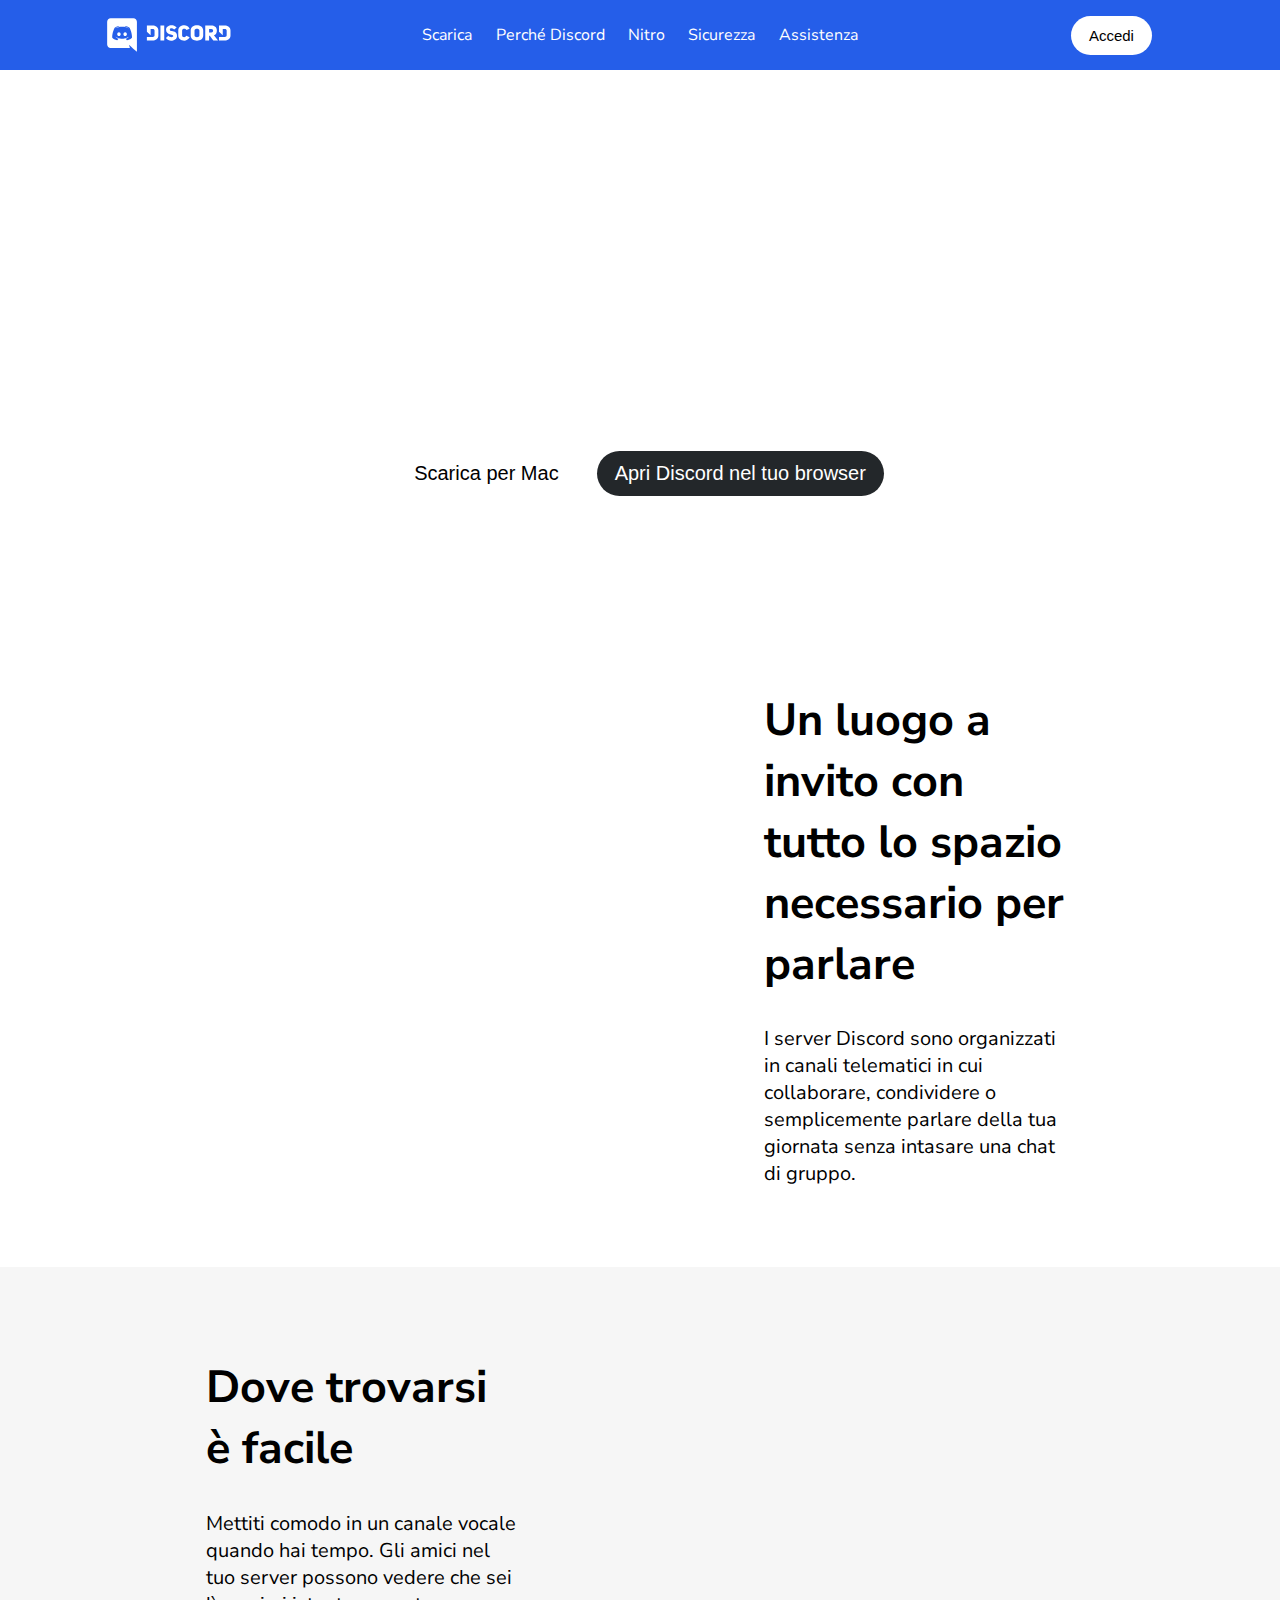
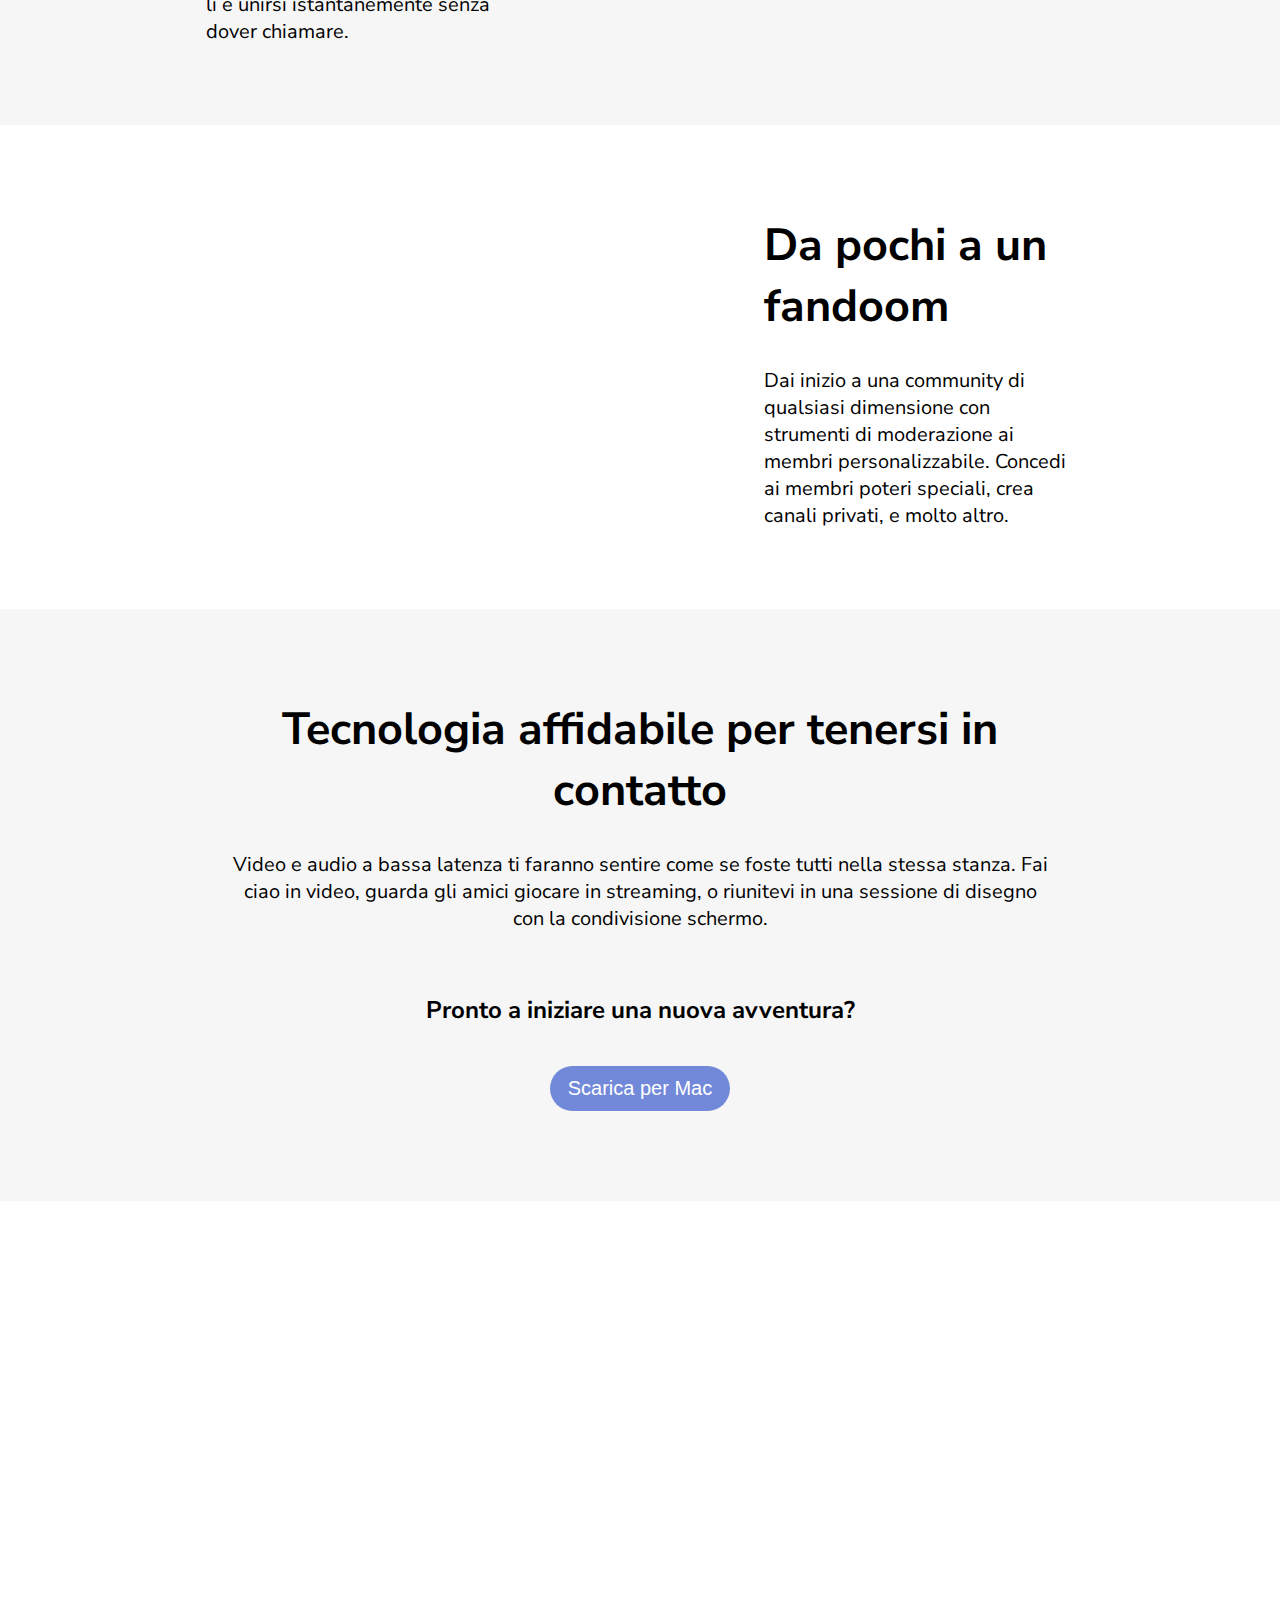
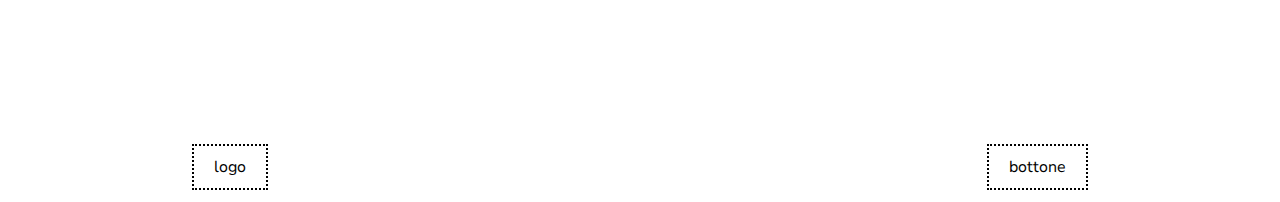
==== commit ea221123: "main completed" ====
--- a/index.html
+++ b/index.html
@@ -90,10 +90,13 @@
 
         <section class="last_section">
             <div class="last_section_info ">
-                <div>
+                <h1>Tecnologia affidabile per tenersi in contatto</h1>
+                <p>Video e audio a bassa latenza ti faranno sentire come se foste tutti nella stessa stanza. Fai ciao in video, guarda gli amici giocare in streaming, o riunitevi in una sessione di disegno con la condivisione schermo.</p>
+                <img src="img/item4-big.svg" alt="">
+                
+                <h2>Pronto a iniziare una nuova avventura?</h2>
 
-                    <img src="img/item4-big.svg" alt="">
-                </div>                    
+                <input type="button" value="Scarica per Mac" class="bttn dwnl_bttn_section">
             </div>
         </section>
     </main>
--- a/css/style.css
+++ b/css/style.css
@@ -144,6 +144,13 @@
     margin-left: 8px; 
 }
 
+.dwnl_bttn_section{
+    font-size: 20px;
+    color: white;
+    background-color: #7289DA;
+    margin: 20px 0 30px;
+}
+
 .header_top{
     height: 70px;
     display: flex;
@@ -224,13 +231,20 @@
 
 
 .last_section{
-    height: 800px;
     background-color: #F6F6F6;
+    text-align: center;
 }
 
 .last_section_info{
-    height: 85%;
     width: 70%;
+}
+
+.last_section_info img{
+    width: 100%;
+}
+
+.last_section_info p{
+    padding: 0 25px;
 }
 
 .footer_top{
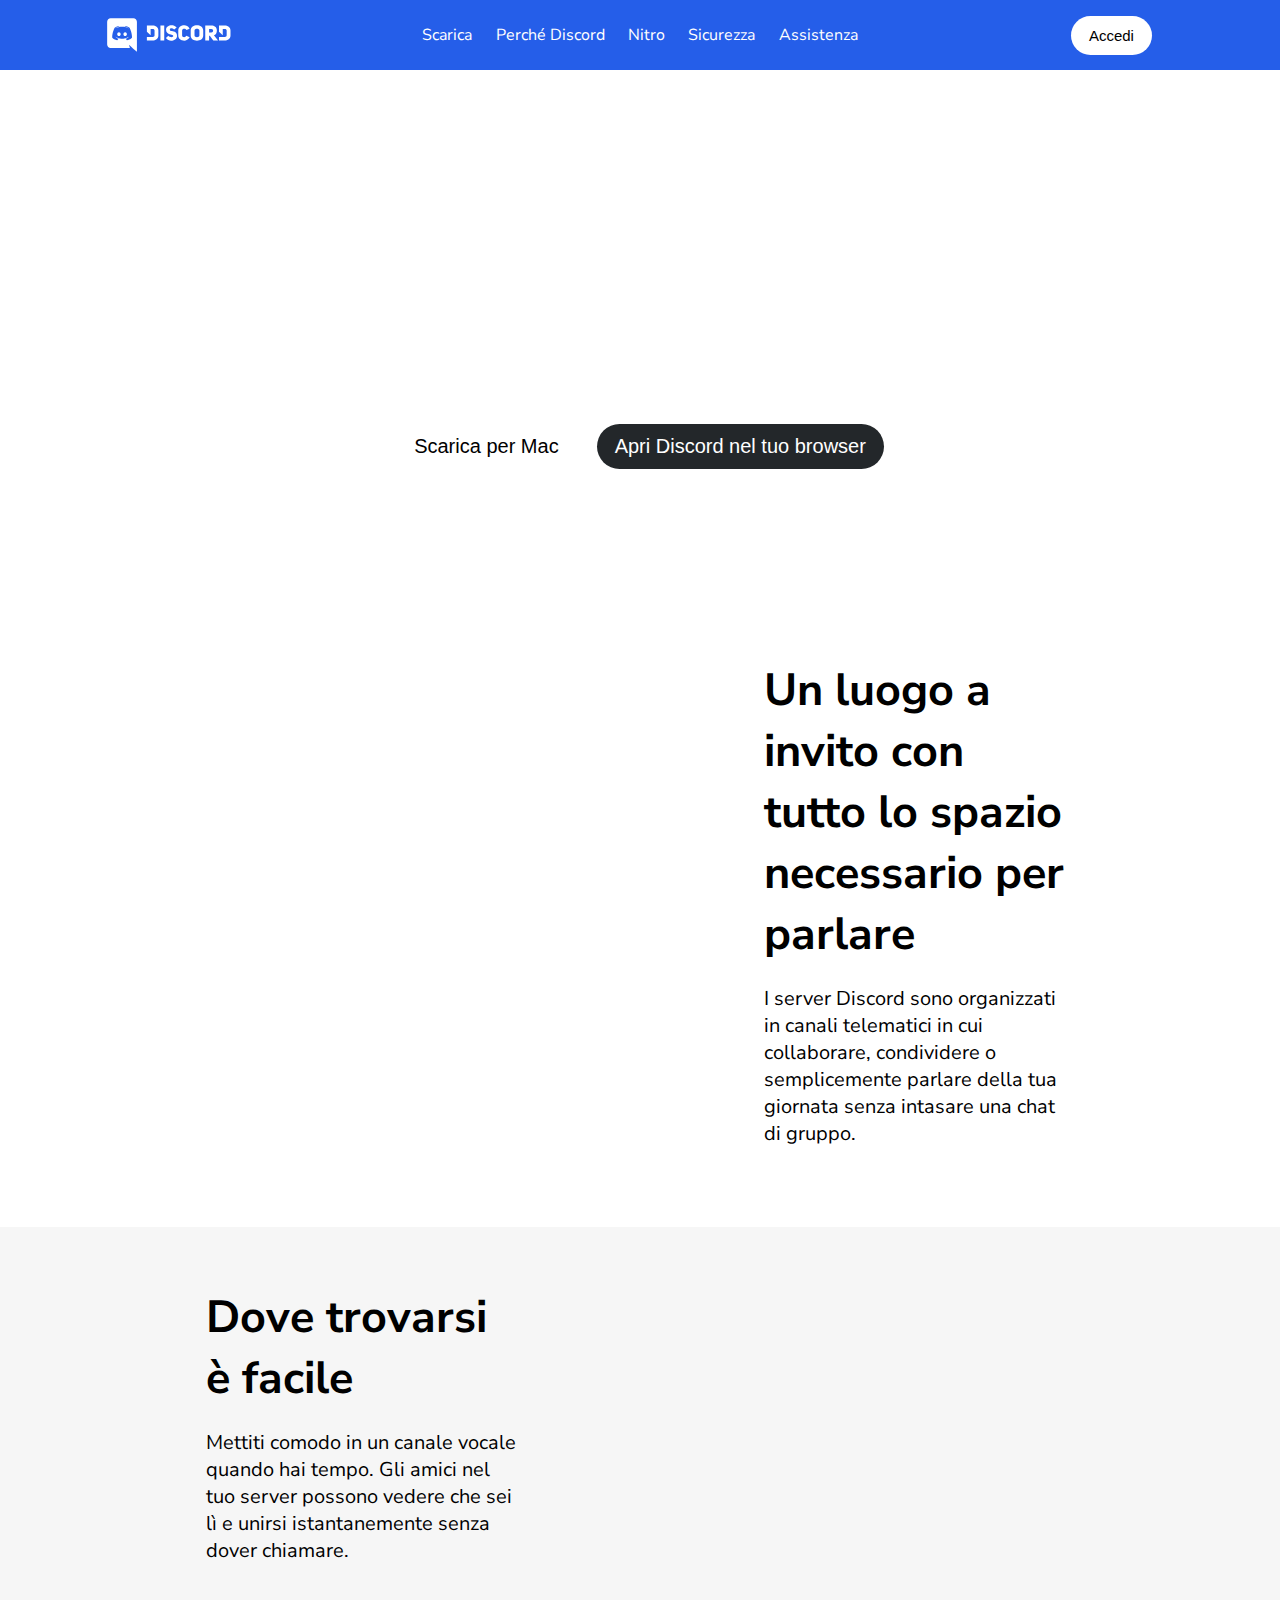
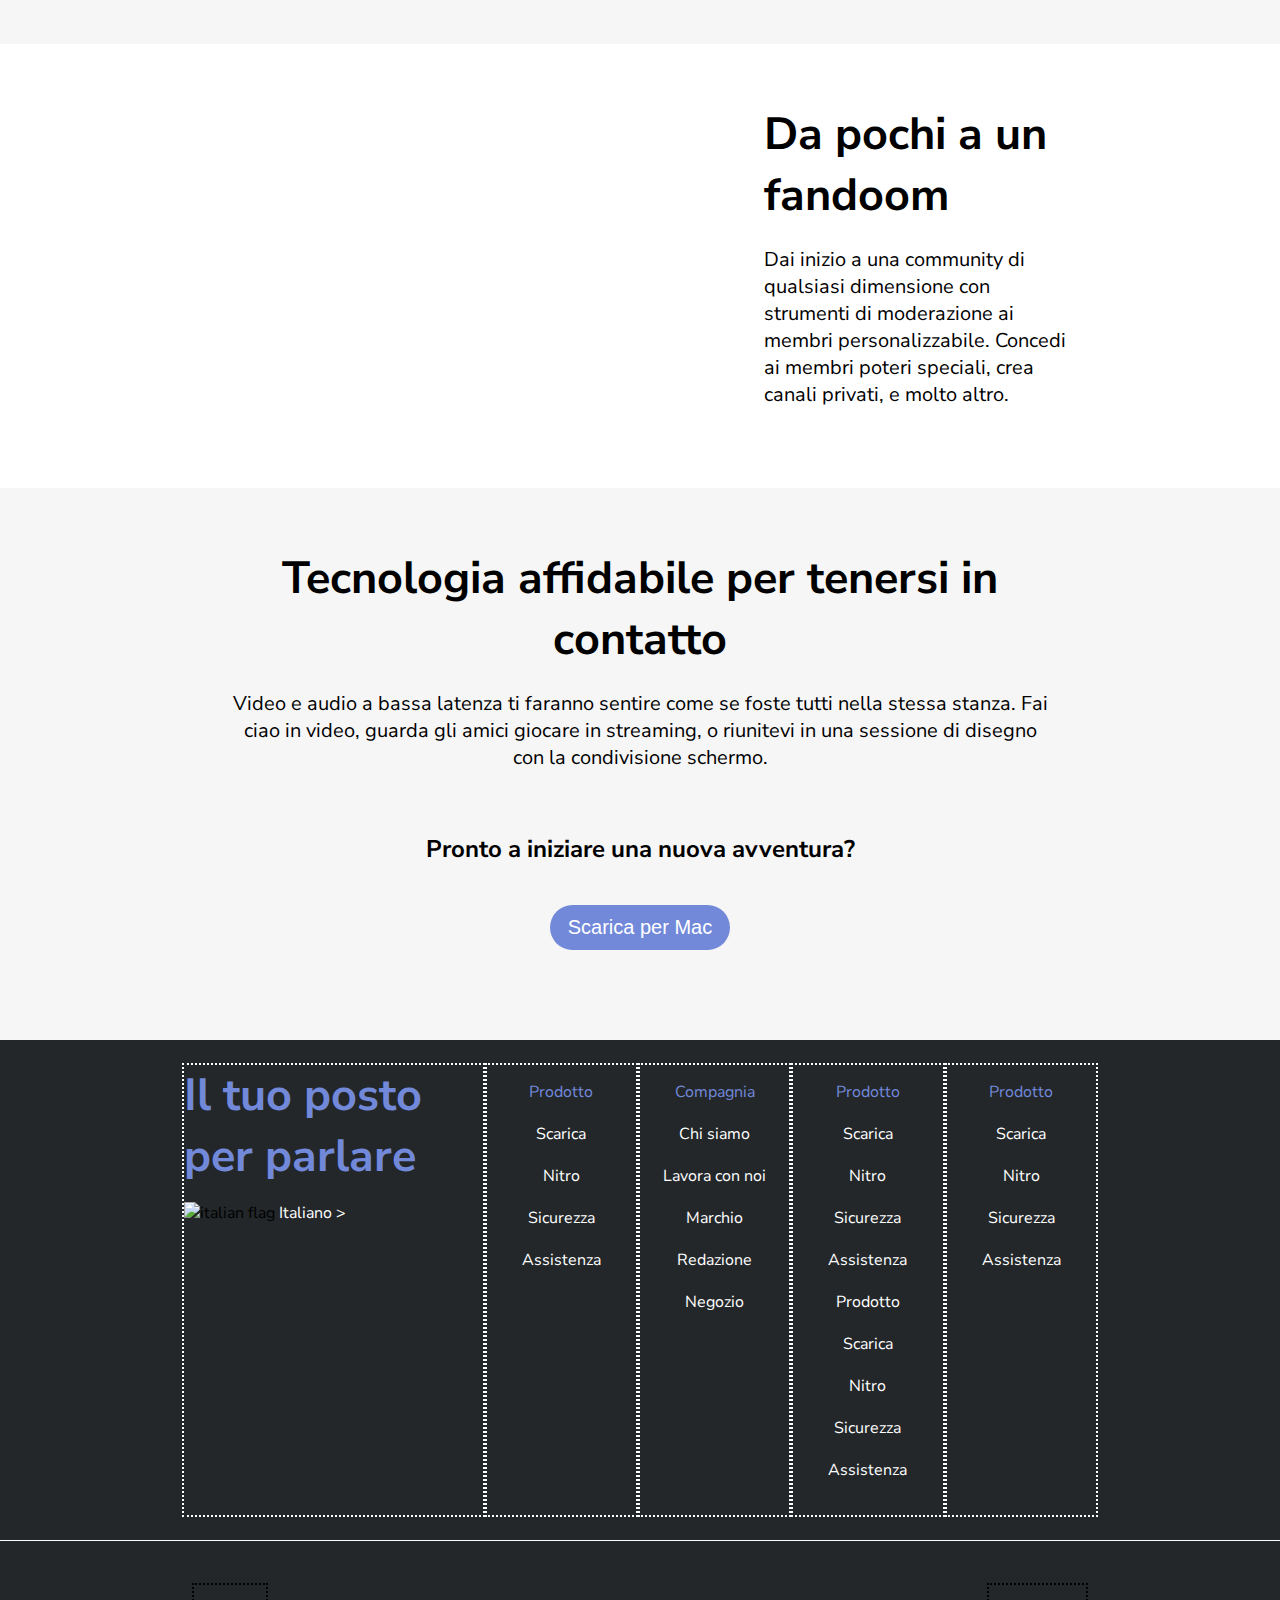
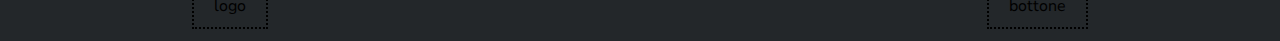
==== commit 9d46a73e: "footer-top completed" ====
--- a/index.html
+++ b/index.html
@@ -103,11 +103,67 @@
 
     <footer>
         <div class="footer_top">
-            <section id="social" class="generic_section_footer"></section>
-            <section id="product" class="generic_section_footer"></section>
-            <section id="company" class="generic_section_footer"></section>
-            <section id="resources" class="generic_section_footer"></section>
-            <section id="norms" class="generic_section_footer"></section>
+            <section id="social" class="generic_section_footer">
+                <h1 class="violet">Il tuo posto per parlare</h1>
+                
+                <div class="languages">
+                    <img src="img/ita.png" alt="italian flag">
+                    <span class="white">Italiano &gt;</span>
+                </div>
+
+                <div class="logos_footer">
+                    <i class="fa-brands fa-twitter"></i>
+                    <i class="fa-brands fa-instagram"></i>
+                    <i class="fa-brands fa-square-facebook"></i>
+                    <i class="fa-brands fa-youtube"></i>
+                </div>
+            </section>
+
+            <section id="product" class="generic_section_footer">
+                <ul class="ul_container">
+                    <li><a href="#">Prodotto</a></li>
+                    <li><a href="#">Scarica</a></li>
+                    <li><a href="#">Nitro</a></li>
+                    <li><a href="#">Sicurezza</a></li>
+                    <li><a href="#">Assistenza</a></li>
+                </ul>
+            </section>
+
+            <section id="company" class="generic_section_footer">
+                <ul class="ul_container">
+                    <li><a href="#">Compagnia</a></li>
+                    <li><a href="#">Chi siamo</a></li>
+                    <li><a href="#">Lavora con noi</a></li>
+                    <li><a href="#">Marchio</a></li>
+                    <li><a href="#">Redazione</a></li>
+                    <li><a href="#">Negozio</a></li>
+                </ul>
+            </section>
+
+            <section id="resources" class="generic_section_footer">
+                <ul class="ul_container">
+                    <li><a href="#">Prodotto</a></li>
+                    <li><a href="#">Scarica</a></li>
+                    <li><a href="#">Nitro</a></li>
+                    <li><a href="#">Sicurezza</a></li>
+                    <li><a href="#">Assistenza</a></li>
+                    <li><a href="#">Prodotto</a></li>
+                    <li><a href="#">Scarica</a></li>
+                    <li><a href="#">Nitro</a></li>
+                    <li><a href="#">Sicurezza</a></li>
+                    <li><a href="#">Assistenza</a></li>
+                </ul>
+            </section>
+
+            <section id="norms" class="generic_section_footer">
+                <ul class="ul_container">
+                    <li><a href="#">Prodotto</a></li>
+                    <li><a href="#">Scarica</a></li>
+                    <li><a href="#">Nitro</a></li>
+                    <li><a href="#">Sicurezza</a></li>
+                    <li><a href="#">Assistenza</a></li>
+                </ul>
+            </section>
         </div>
         <div class="footer_bottom">
             <div class="container_div_footer">
--- a/css/style.css
+++ b/css/style.css
@@ -9,7 +9,7 @@
 }
 
 footer{
-    
+    background-color: #23272A;
 }
 
 
@@ -94,12 +94,16 @@
 }
 
 .black{
-    
     color: #23272A;
+}
+
+.violet{
+    color: #7289DA;
 }
 
 h1{
     font-size: 45px;
+    margin: 0;
 }
 
 p{
@@ -259,6 +263,19 @@
     width: calc(70%/6 *2);
 }
 
+
+#social img{
+    height: 18px;
+}
+
+.languages{
+    margin: 15px 0;   
+}
+
+.languages span::before{
+    content: "";
+}
+
 .generic_section_footer{
     height: 90%;
     width: calc(70%/6);
@@ -284,6 +301,12 @@
     padding: 10px 20px;
 }
 
+i {
+    color: white;
+    font-size: 20px;
+    margin-right: 20px;
+}
+
 .bttn_footer{
     padding: 10px 20px;
 }
@@ -296,3 +319,17 @@
 .wave_reverse{
     transform: rotate(180deg);
 }
+
+.ul_container{
+    display: flex;
+    flex-direction: column;
+}
+
+.ul_container li{
+    color: white;
+    margin-bottom: 20px;
+}
+
+.ul_container li:first-child a{
+    color: #7289DA;
+}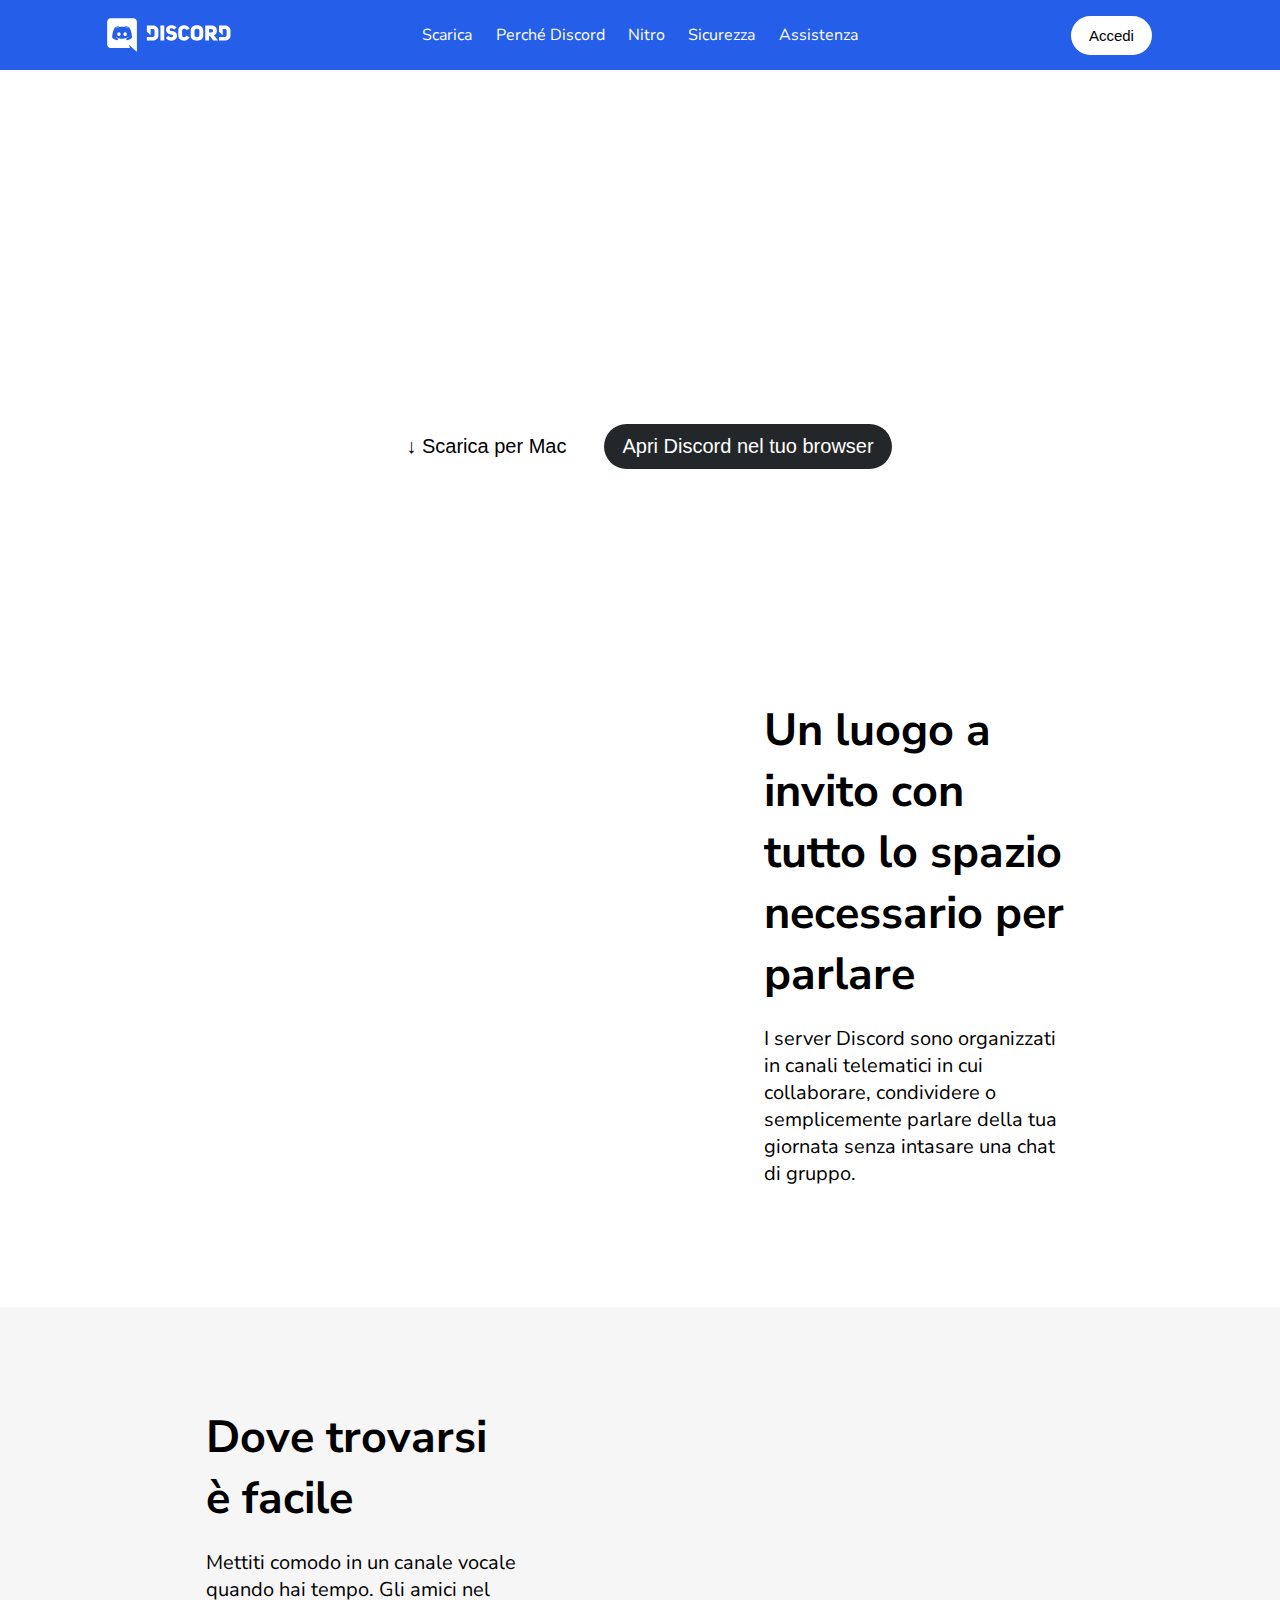
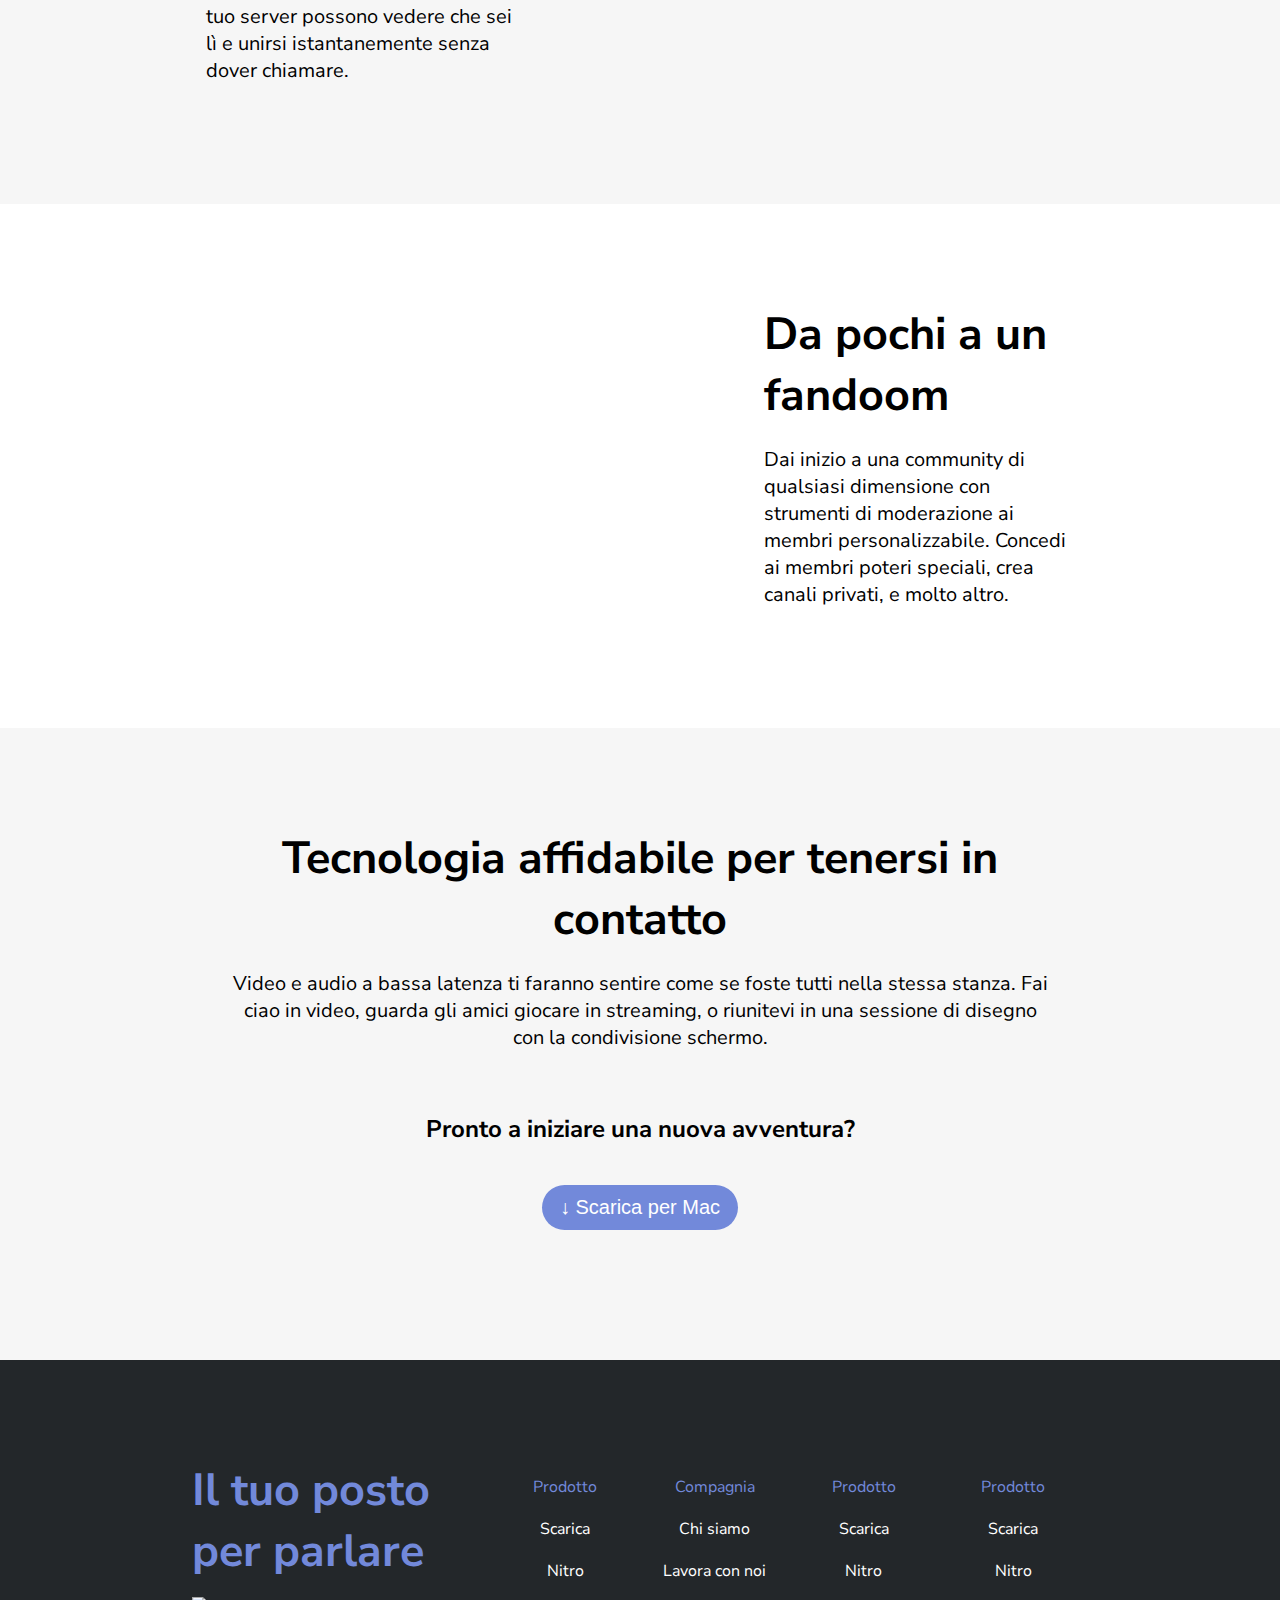
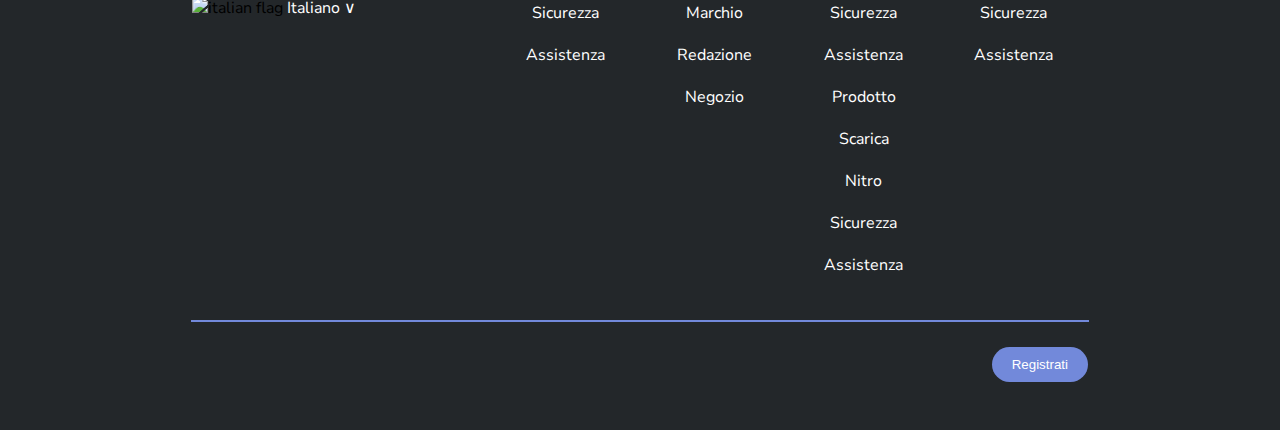
==== commit eee87c7d: "last correction" ====
--- a/index.html
+++ b/index.html
@@ -50,7 +50,7 @@
                 <p class="white">...dove puoi far parte di un club scolastico, di un gruppo di gioco o di una comunità artistica mondiale. Dove solo tu e una manciata di amici potete trascorrere del tempo insieme. Un luogo che rende facile parlare ogni giorno e uscire più spesso.</p>
 
                 <div>
-                    <input class="bttn download_bttn" type="button" value="Scarica per Mac">
+                    <input class="bttn download_bttn" type="button" value="&DownArrow; Scarica per Mac">
                     <input class="bttn browser_bttn" type="button" value="Apri Discord nel tuo browser">
                 </div>
             </div>
@@ -96,7 +96,7 @@
                 
                 <h2>Pronto a iniziare una nuova avventura?</h2>
 
-                <input type="button" value="Scarica per Mac" class="bttn dwnl_bttn_section">
+                <input type="button" value="&DownArrow; Scarica per Mac" class="bttn dwnl_bttn_section">
             </div>
         </section>
     </main>
@@ -108,7 +108,7 @@
                 
                 <div class="languages">
                     <img src="img/ita.png" alt="italian flag">
-                    <span class="white">Italiano &gt;</span>
+                    <span class="white">Italiano &#8744;</span>
                 </div>
 
                 <div class="logos_footer">
@@ -165,10 +165,12 @@
                 </ul>
             </section>
         </div>
+        <hr/>
         <div class="footer_bottom">
             <div class="container_div_footer">
-                <div class="logo_footer dotted">logo</div>
-                <div class="bttn_footer dotted">bottone</div>
+                <img src="img/logo.svg" alt="">
+
+                <input type="button" value="Registrati" class="bttn_footer bttn white"/>
             </div>
         </div>
     </footer>
--- a/css/style.css
+++ b/css/style.css
@@ -155,6 +155,10 @@
     margin: 20px 0 30px;
 }
 
+.bttn_footer{
+    background-color: #7289DA;
+}
+
 .header_top{
     height: 70px;
     display: flex;
@@ -211,7 +215,7 @@
 }
 
 main section{
-    padding: 60px 20px;
+    padding: 100px 20px;
     margin: auto;
     display: flex;
     justify-content: center;
@@ -252,11 +256,11 @@
 }
 
 .footer_top{
-    height: 500px;
-    border-bottom: white 1px solid;
-    display: flex;
-    justify-content: center;
-    align-items: center;
+    display: flex;
+    justify-content: center;
+    align-items: center;    
+    align-items: flex-start;
+    padding-top: 100px;
 }
 
 #social{
@@ -279,14 +283,12 @@
 .generic_section_footer{
     height: 90%;
     width: calc(70%/6);
-    border: 2px white dotted;
 }
 
 .footer_bottom{
     height: 100px;
     display: flex;
     justify-content: center;
-    align-items: flex-end;
 }
 
 .footer_bottom .container_div_footer{
@@ -297,9 +299,6 @@
     align-items: center;
 }
 
-.logo_footer{
-    padding: 10px 20px;
-}
 
 i {
     color: white;
@@ -332,4 +331,9 @@
 
 .ul_container li:first-child a{
     color: #7289DA;
-}+}
+
+hr{
+    border: 1px solid #7289DA;
+    width: 70%;
+}
